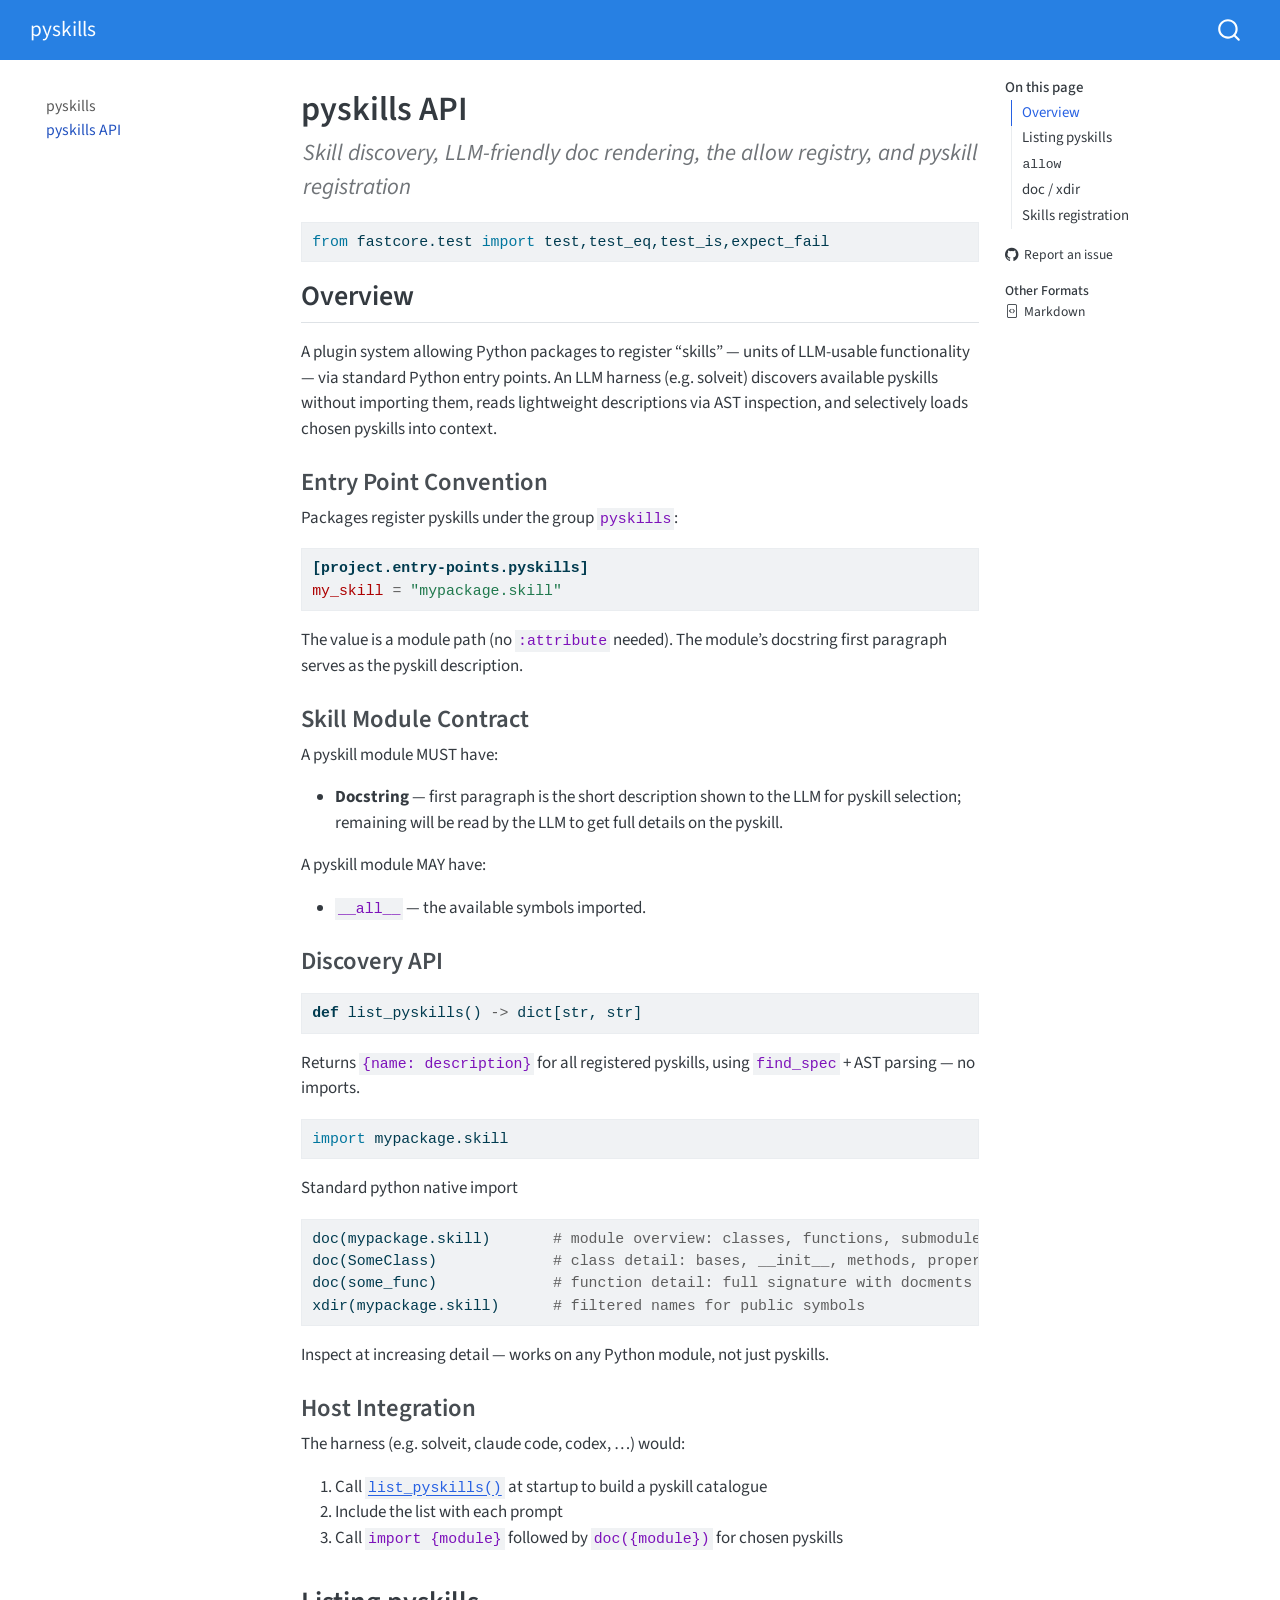
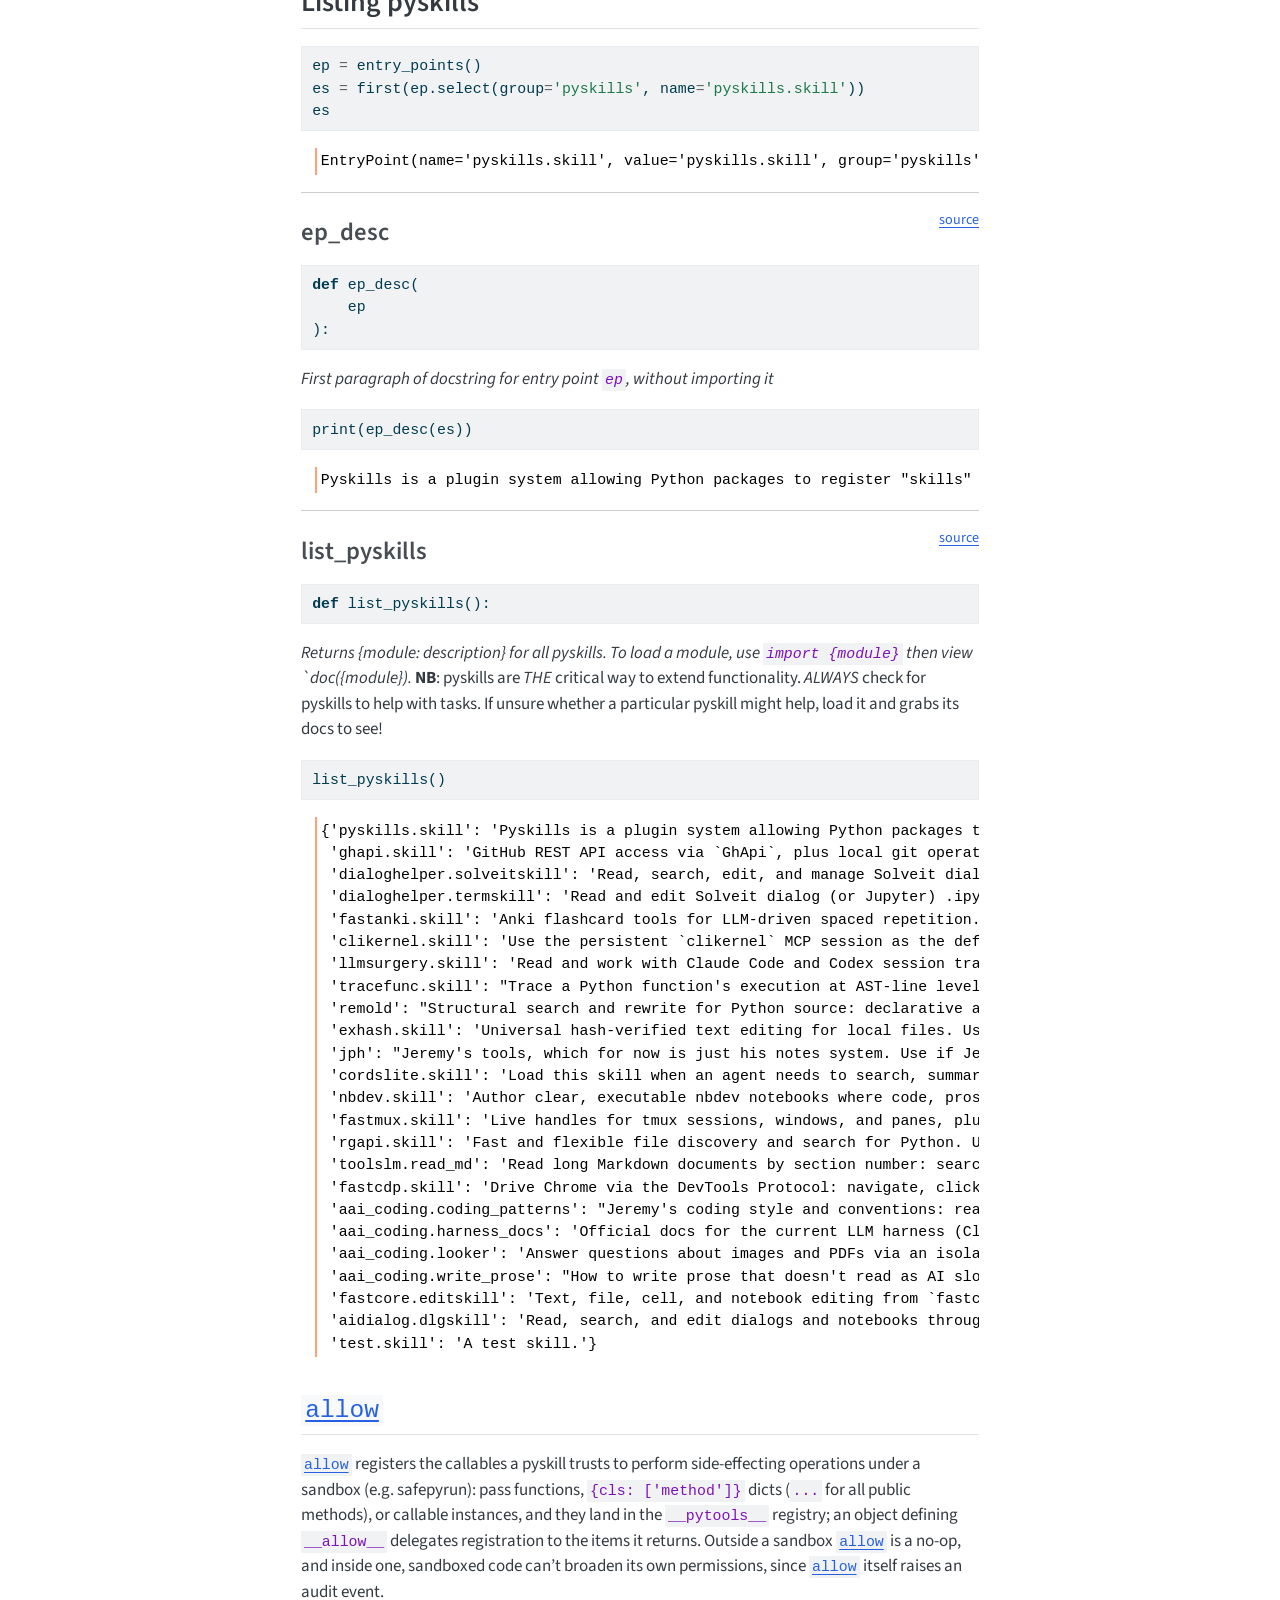
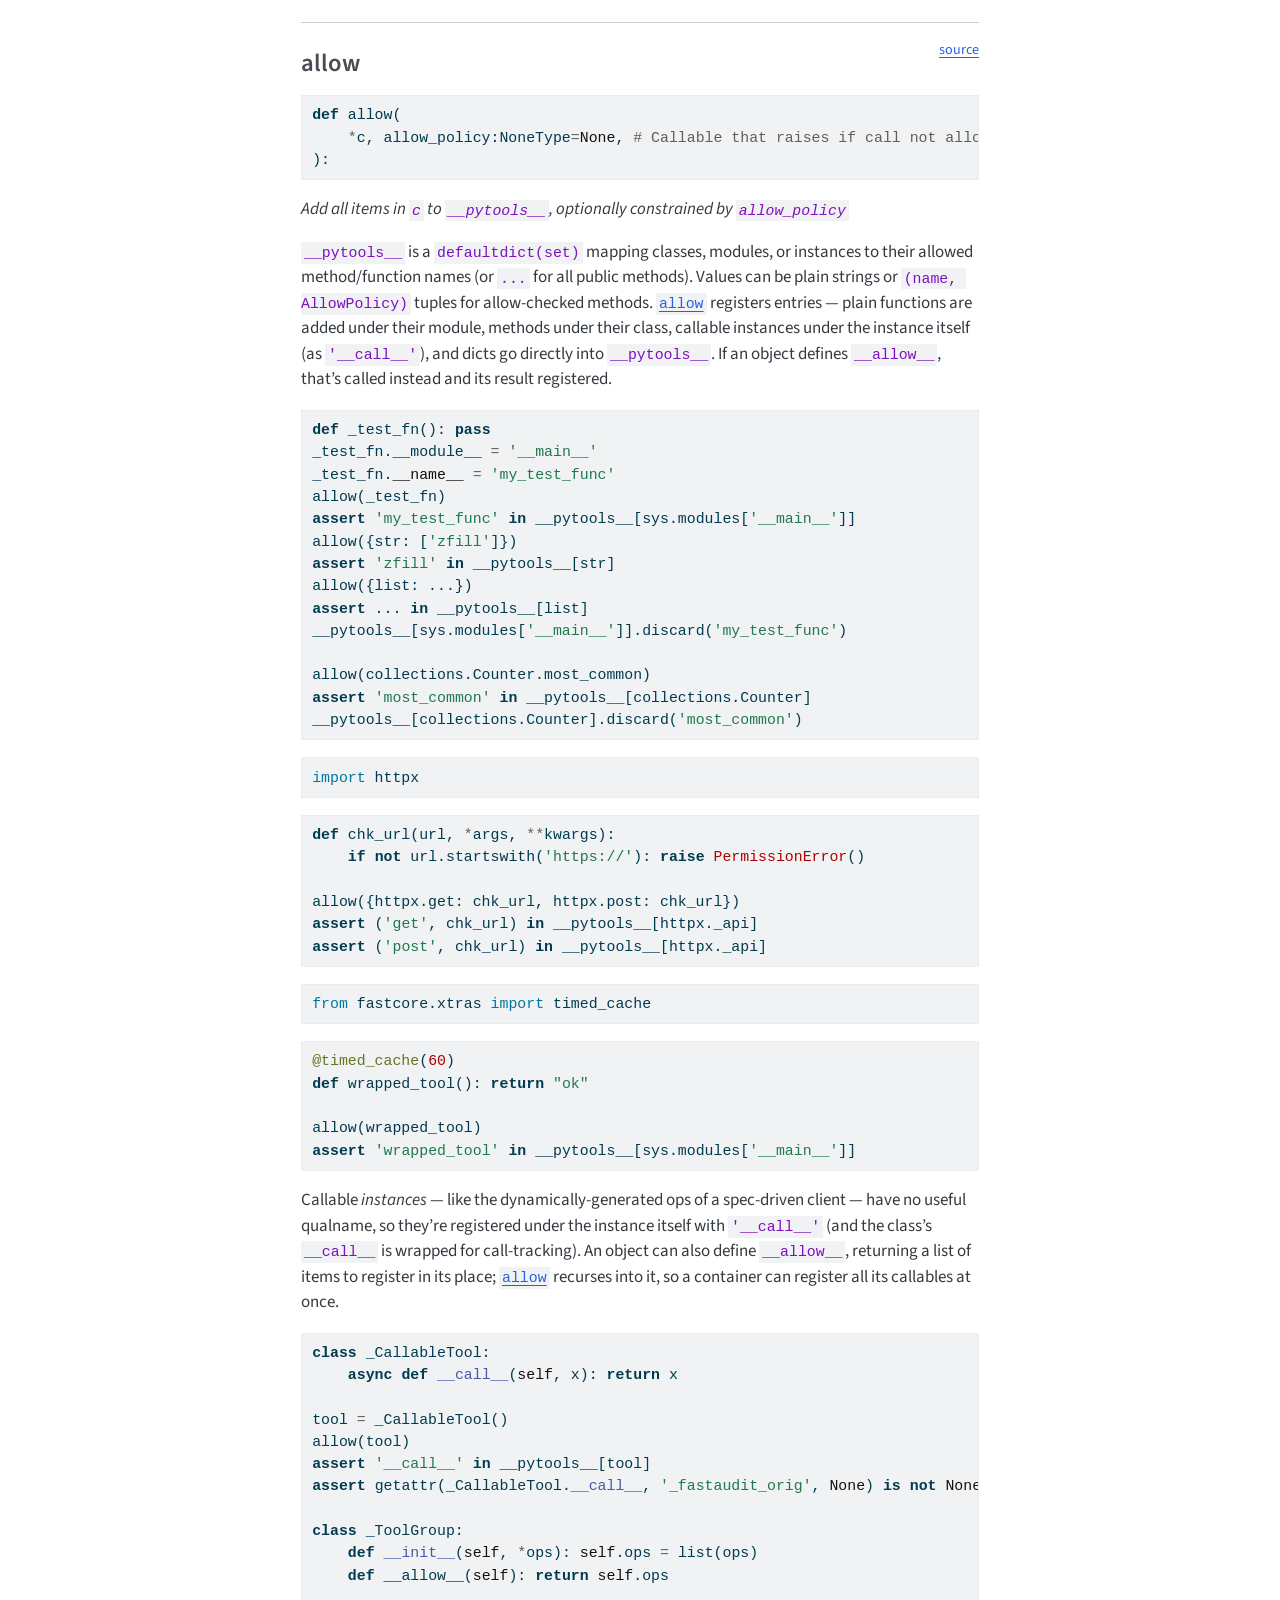
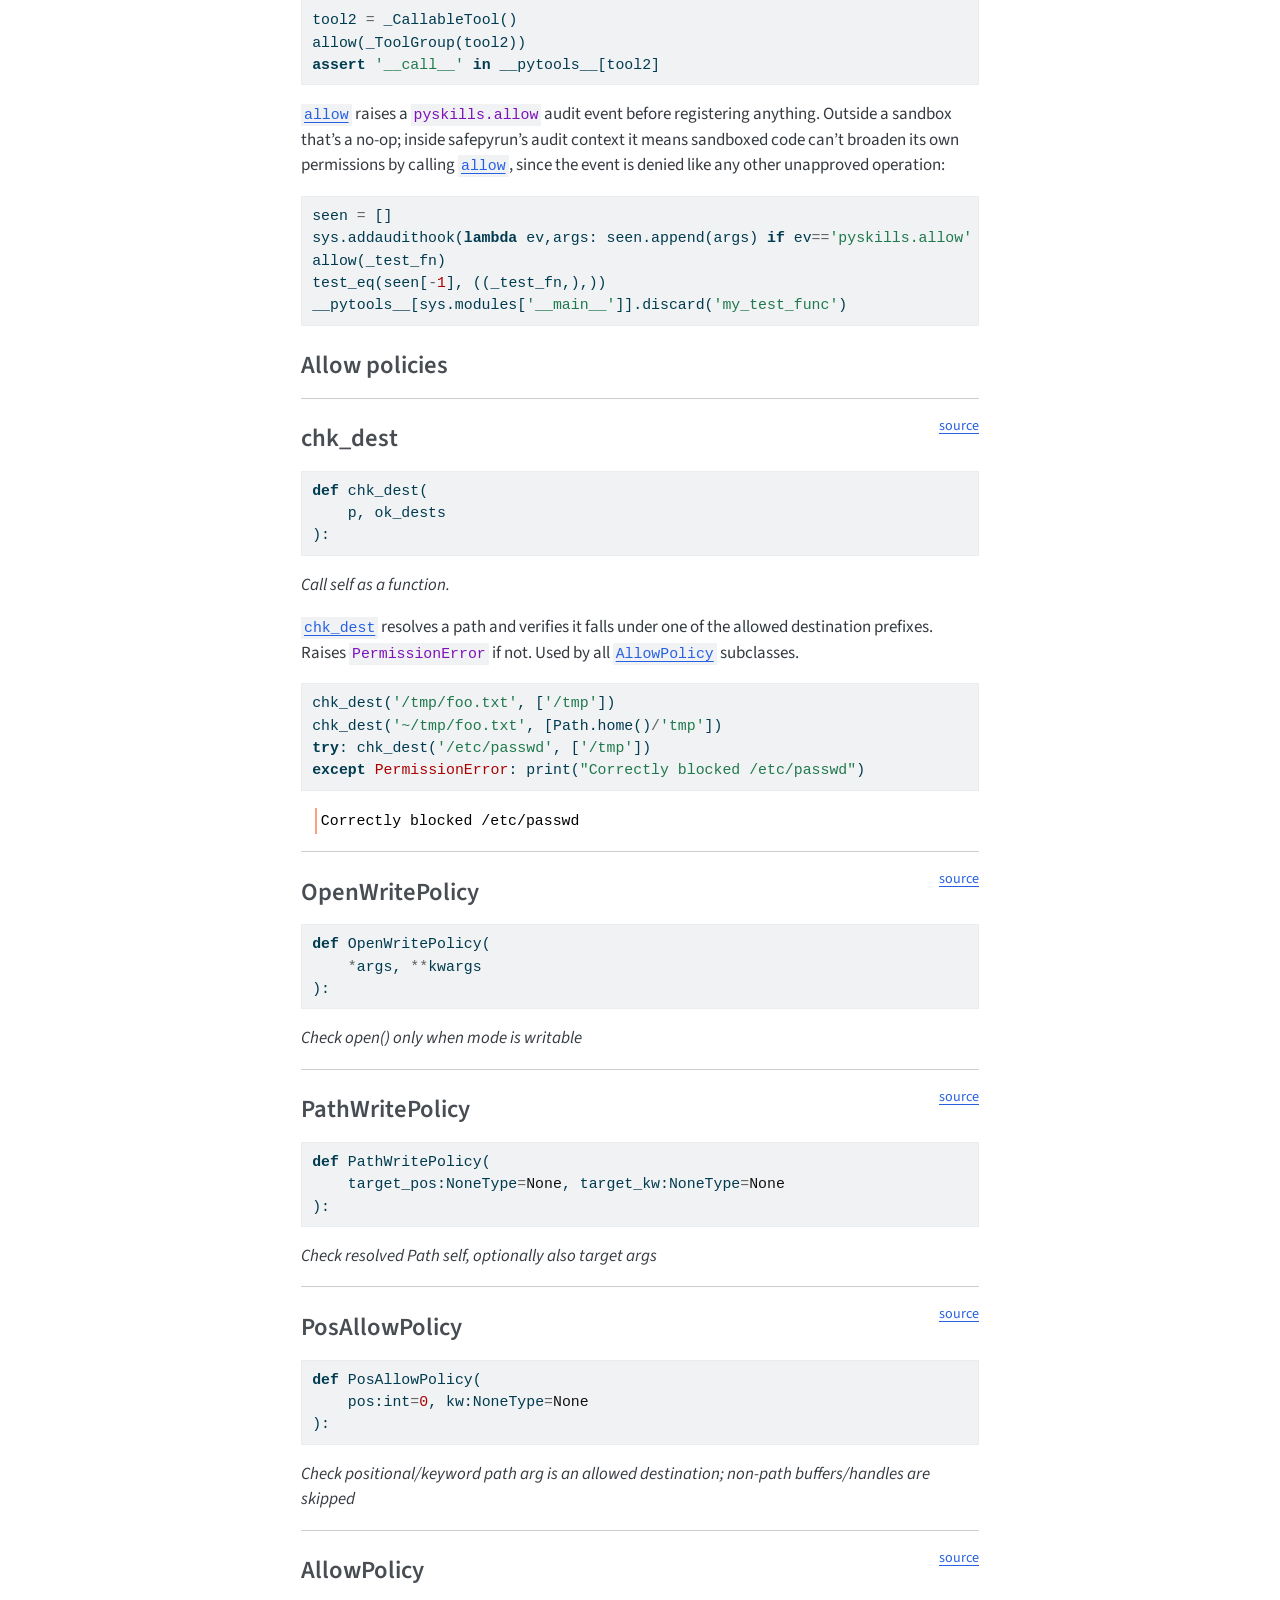
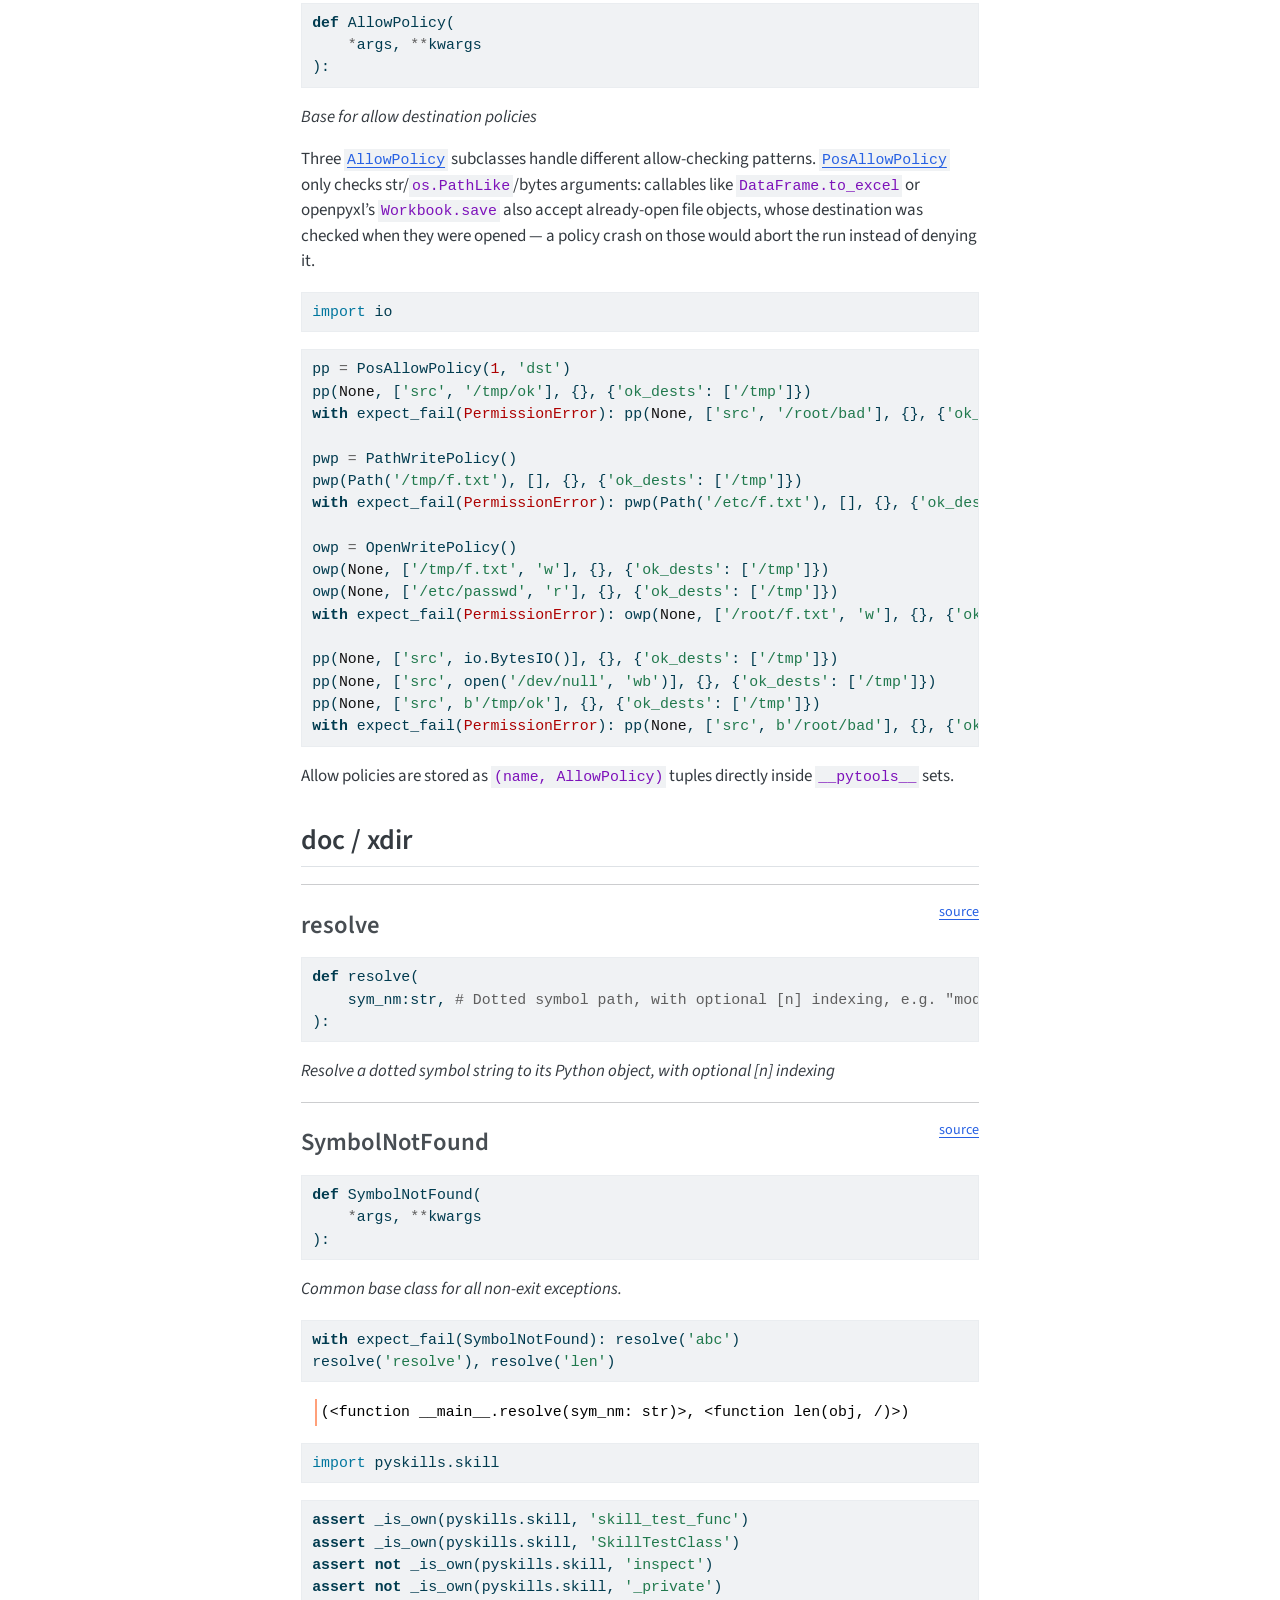
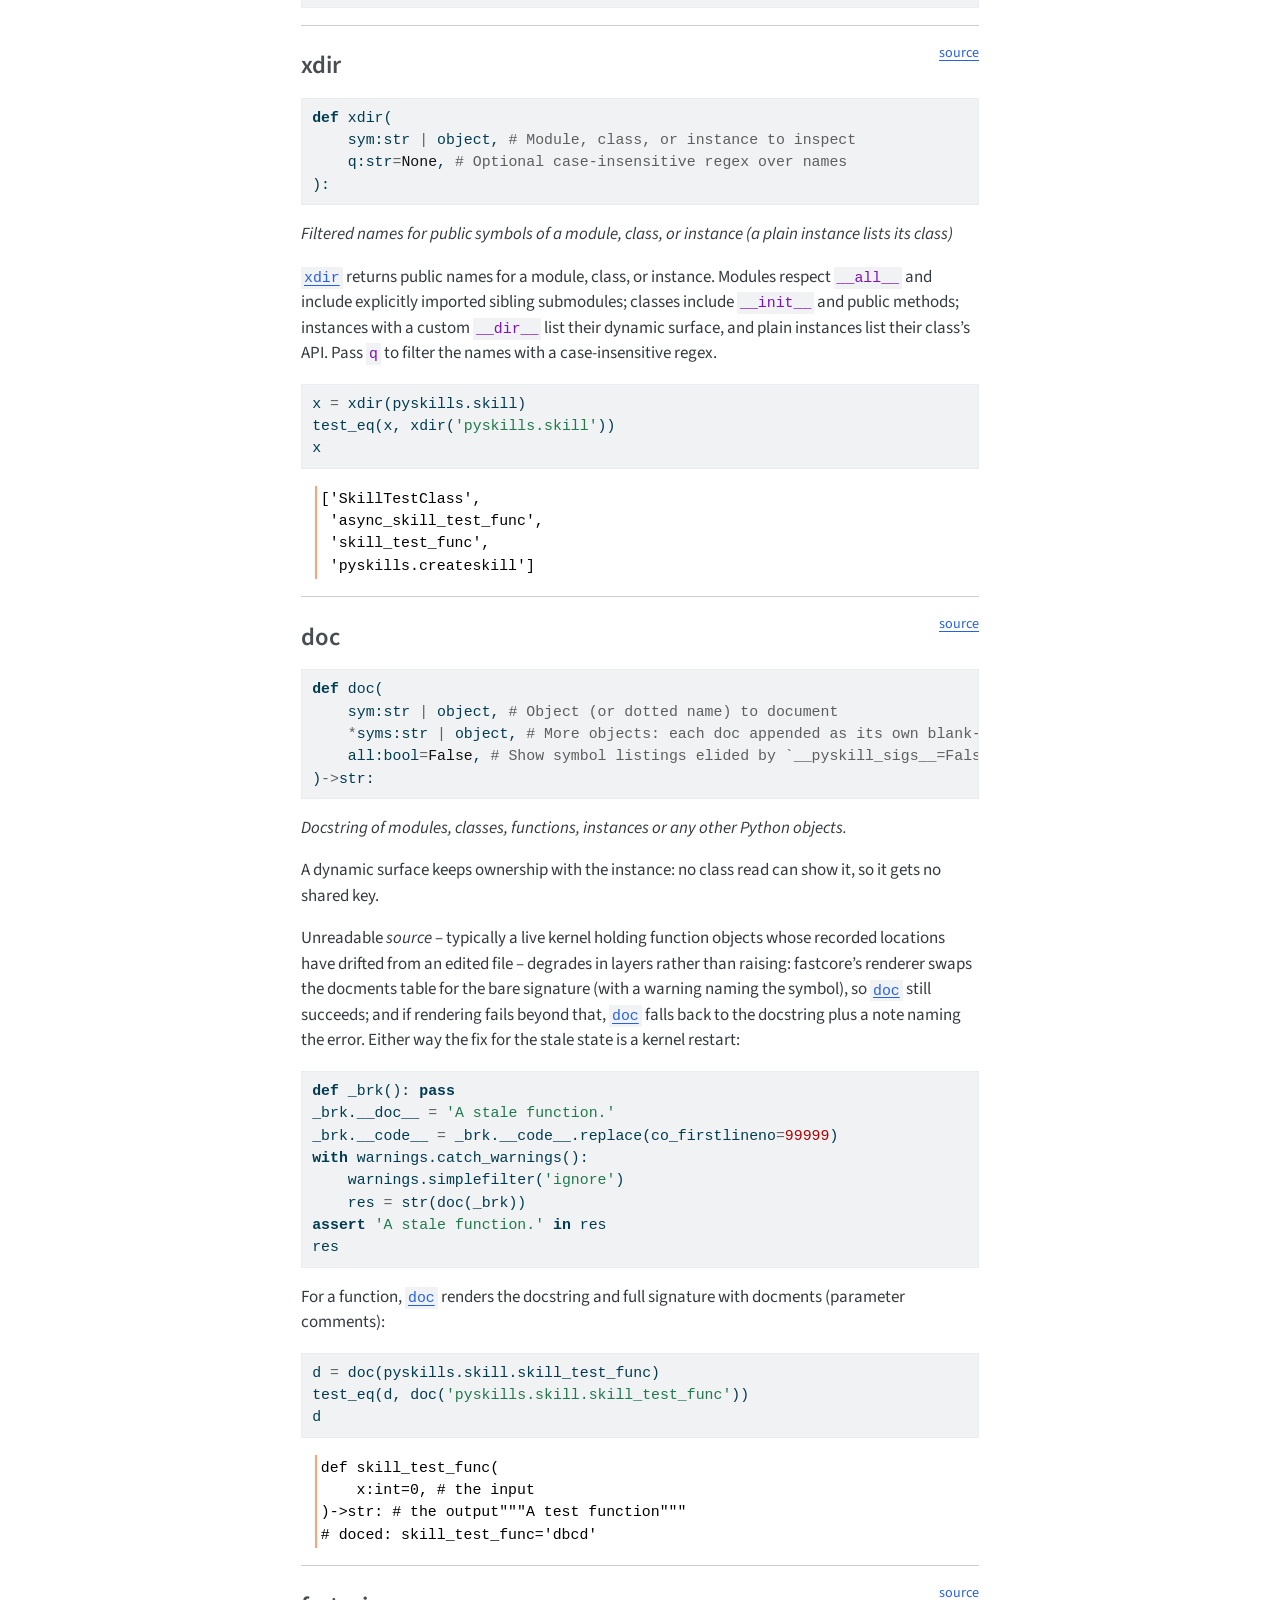
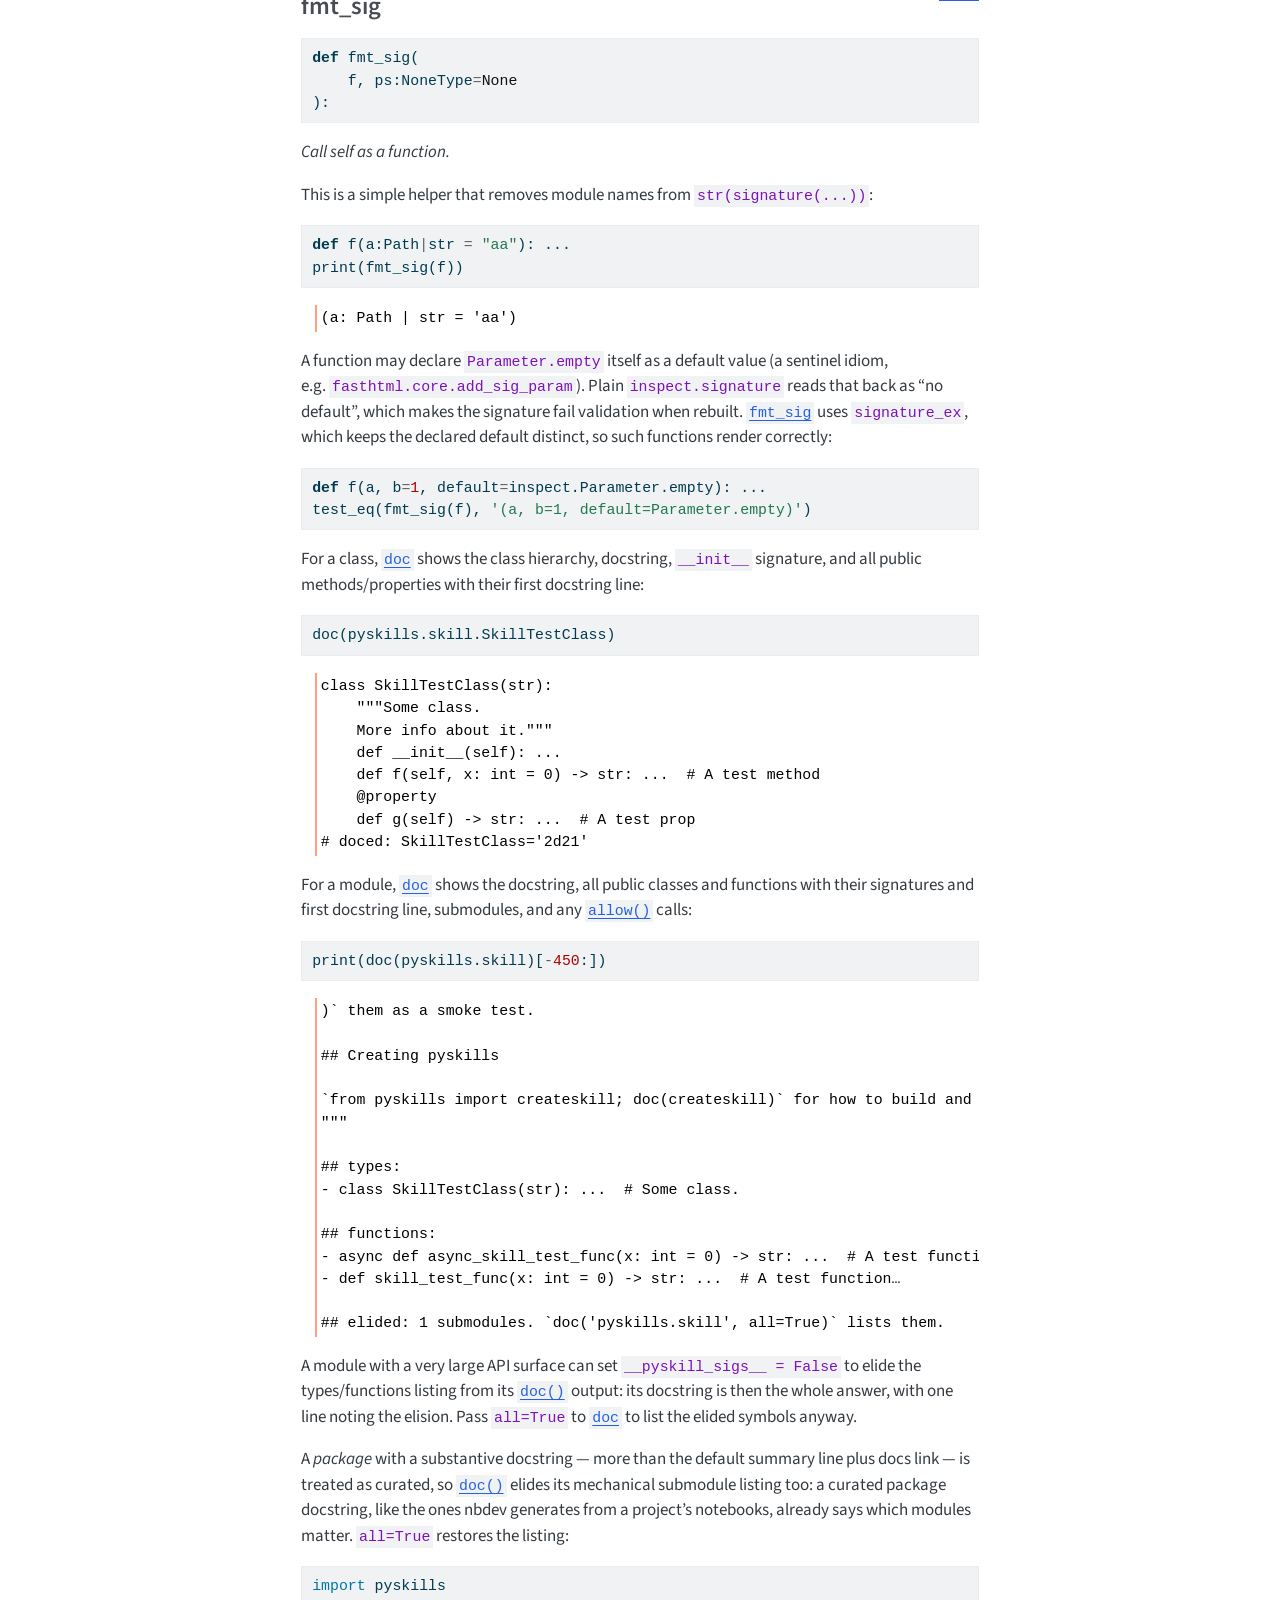
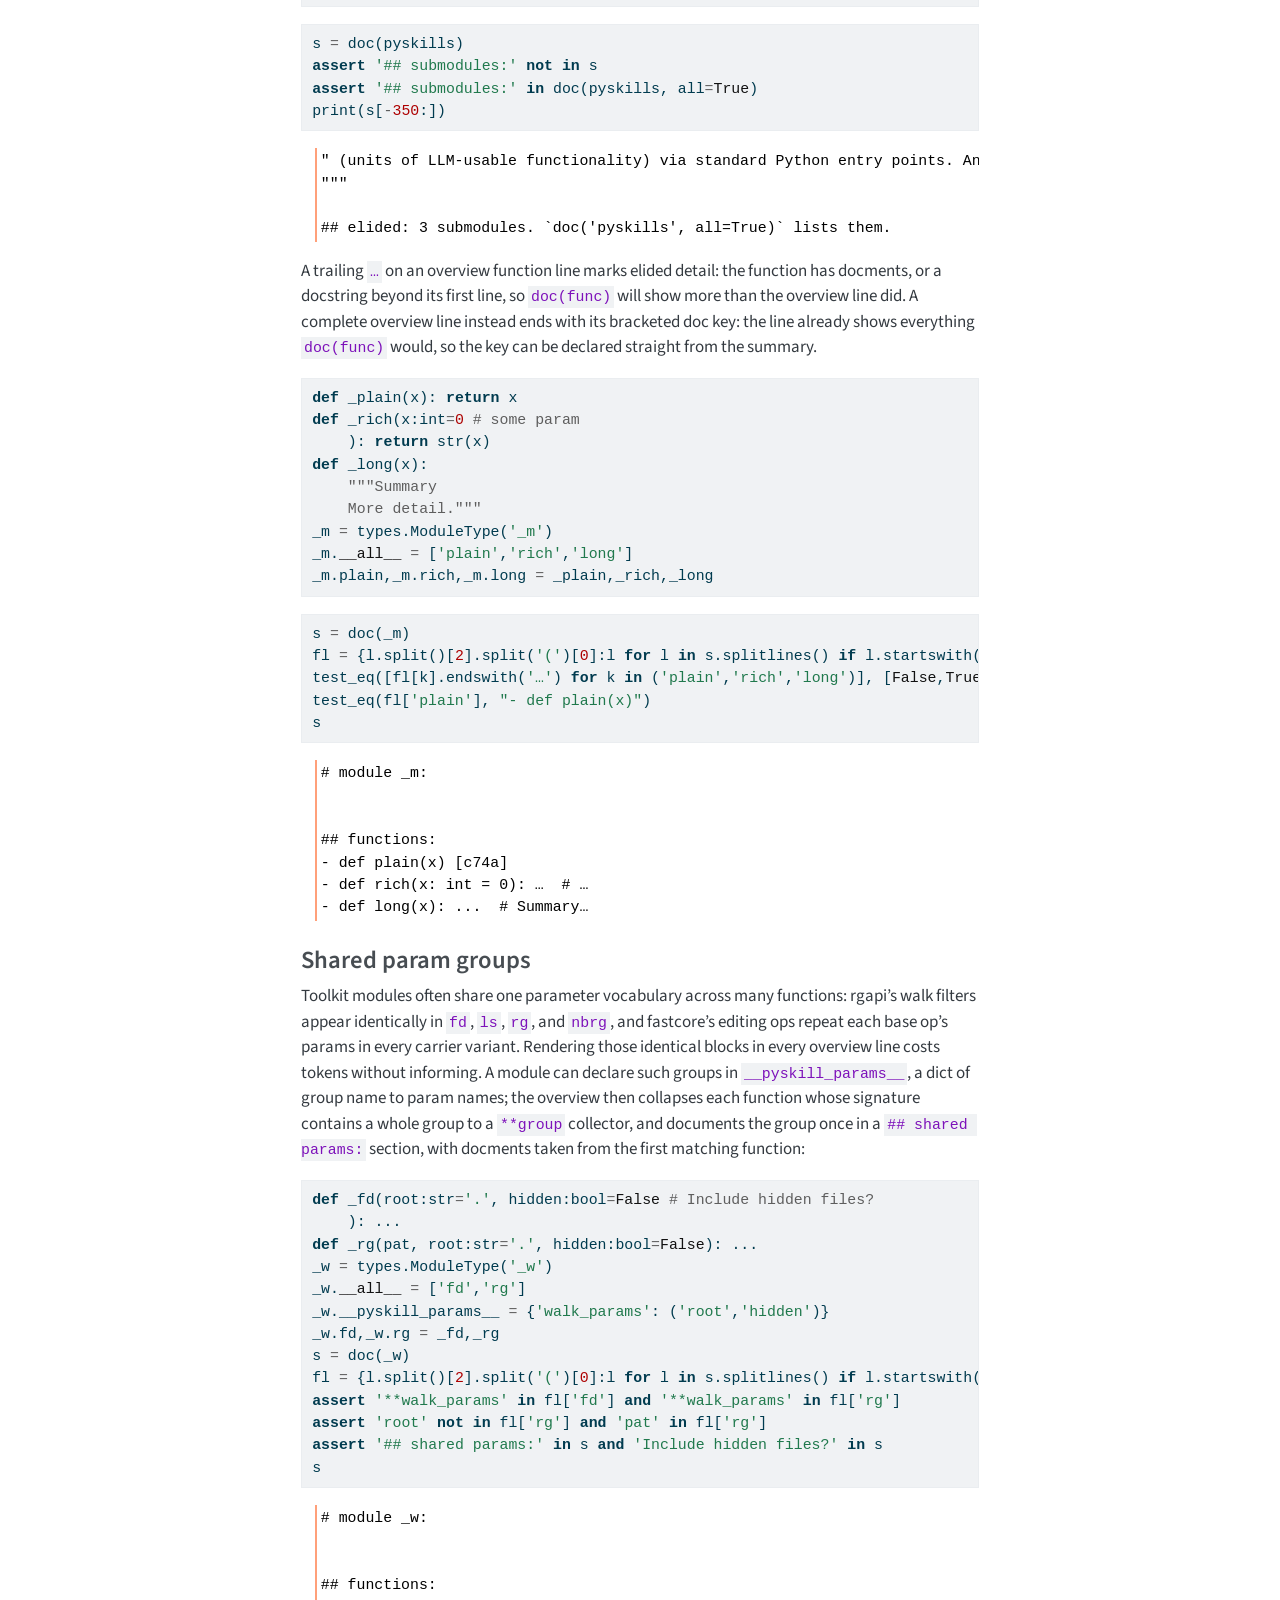
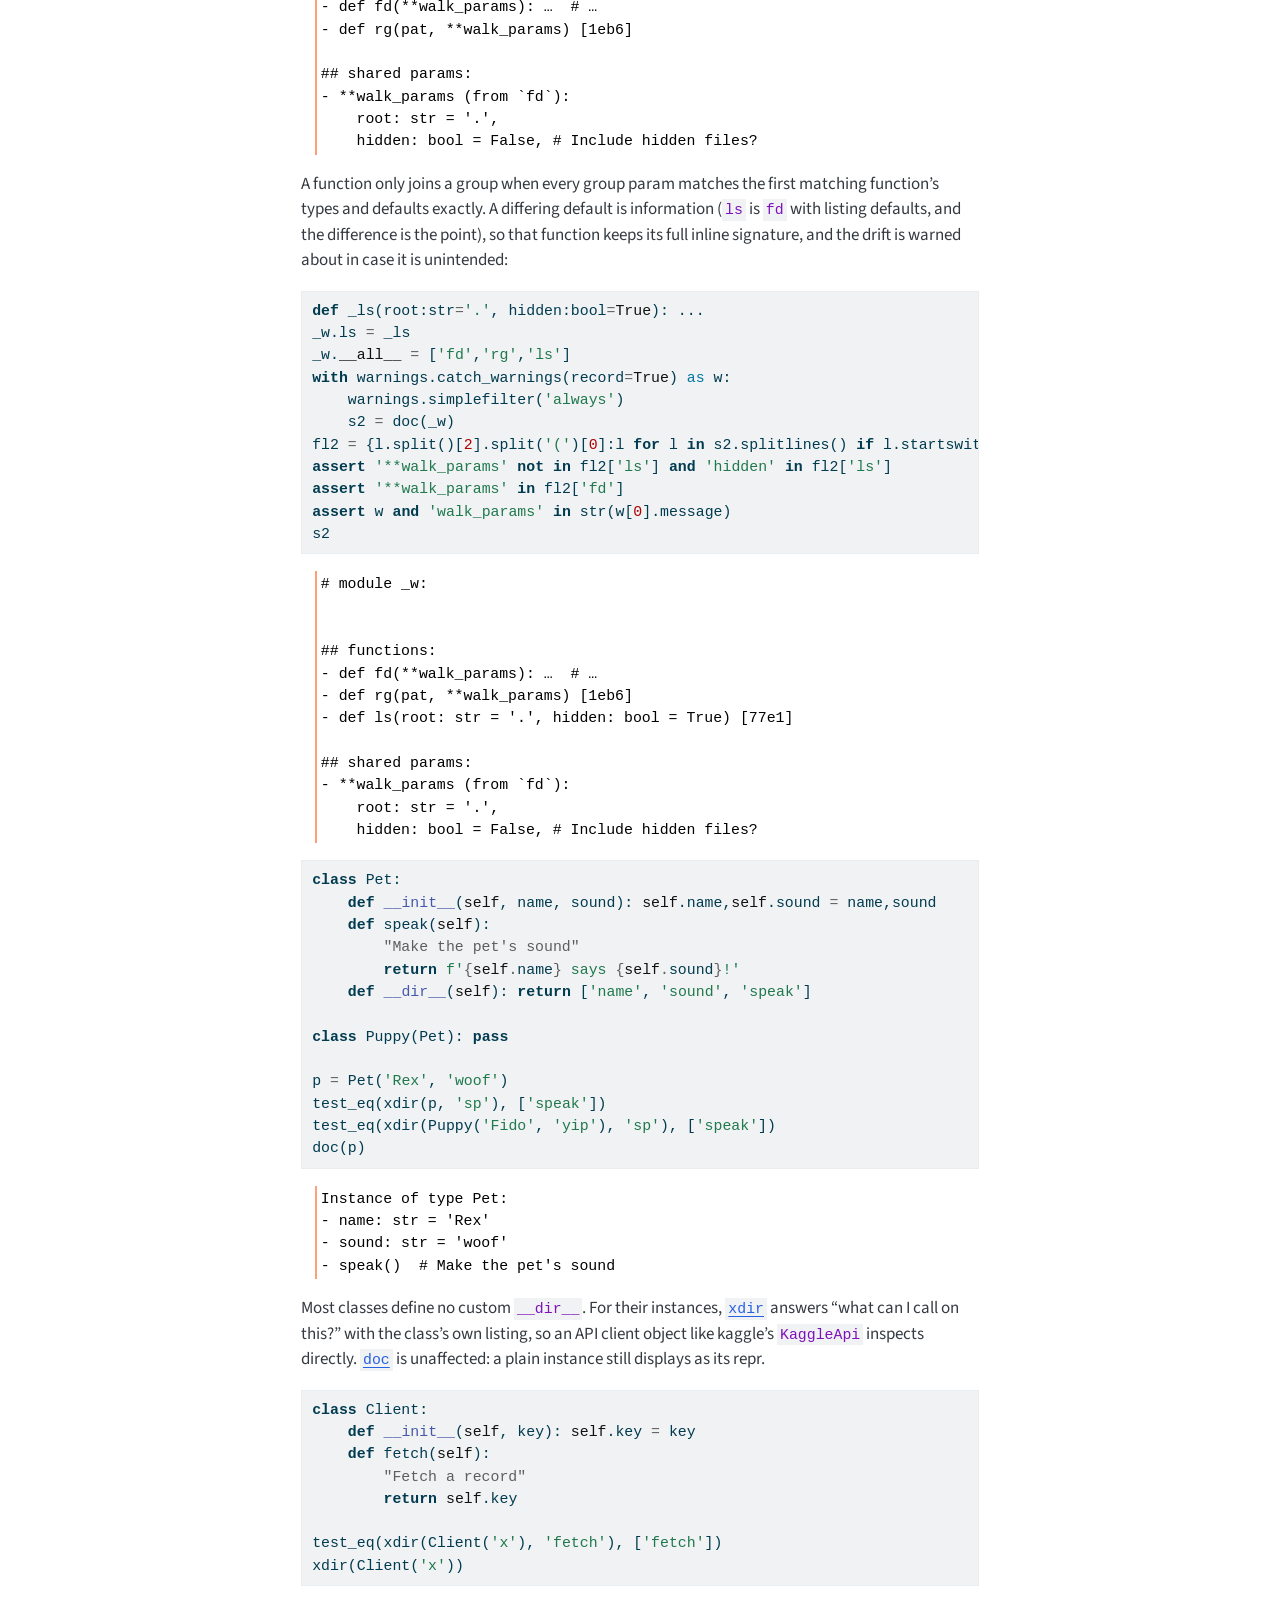
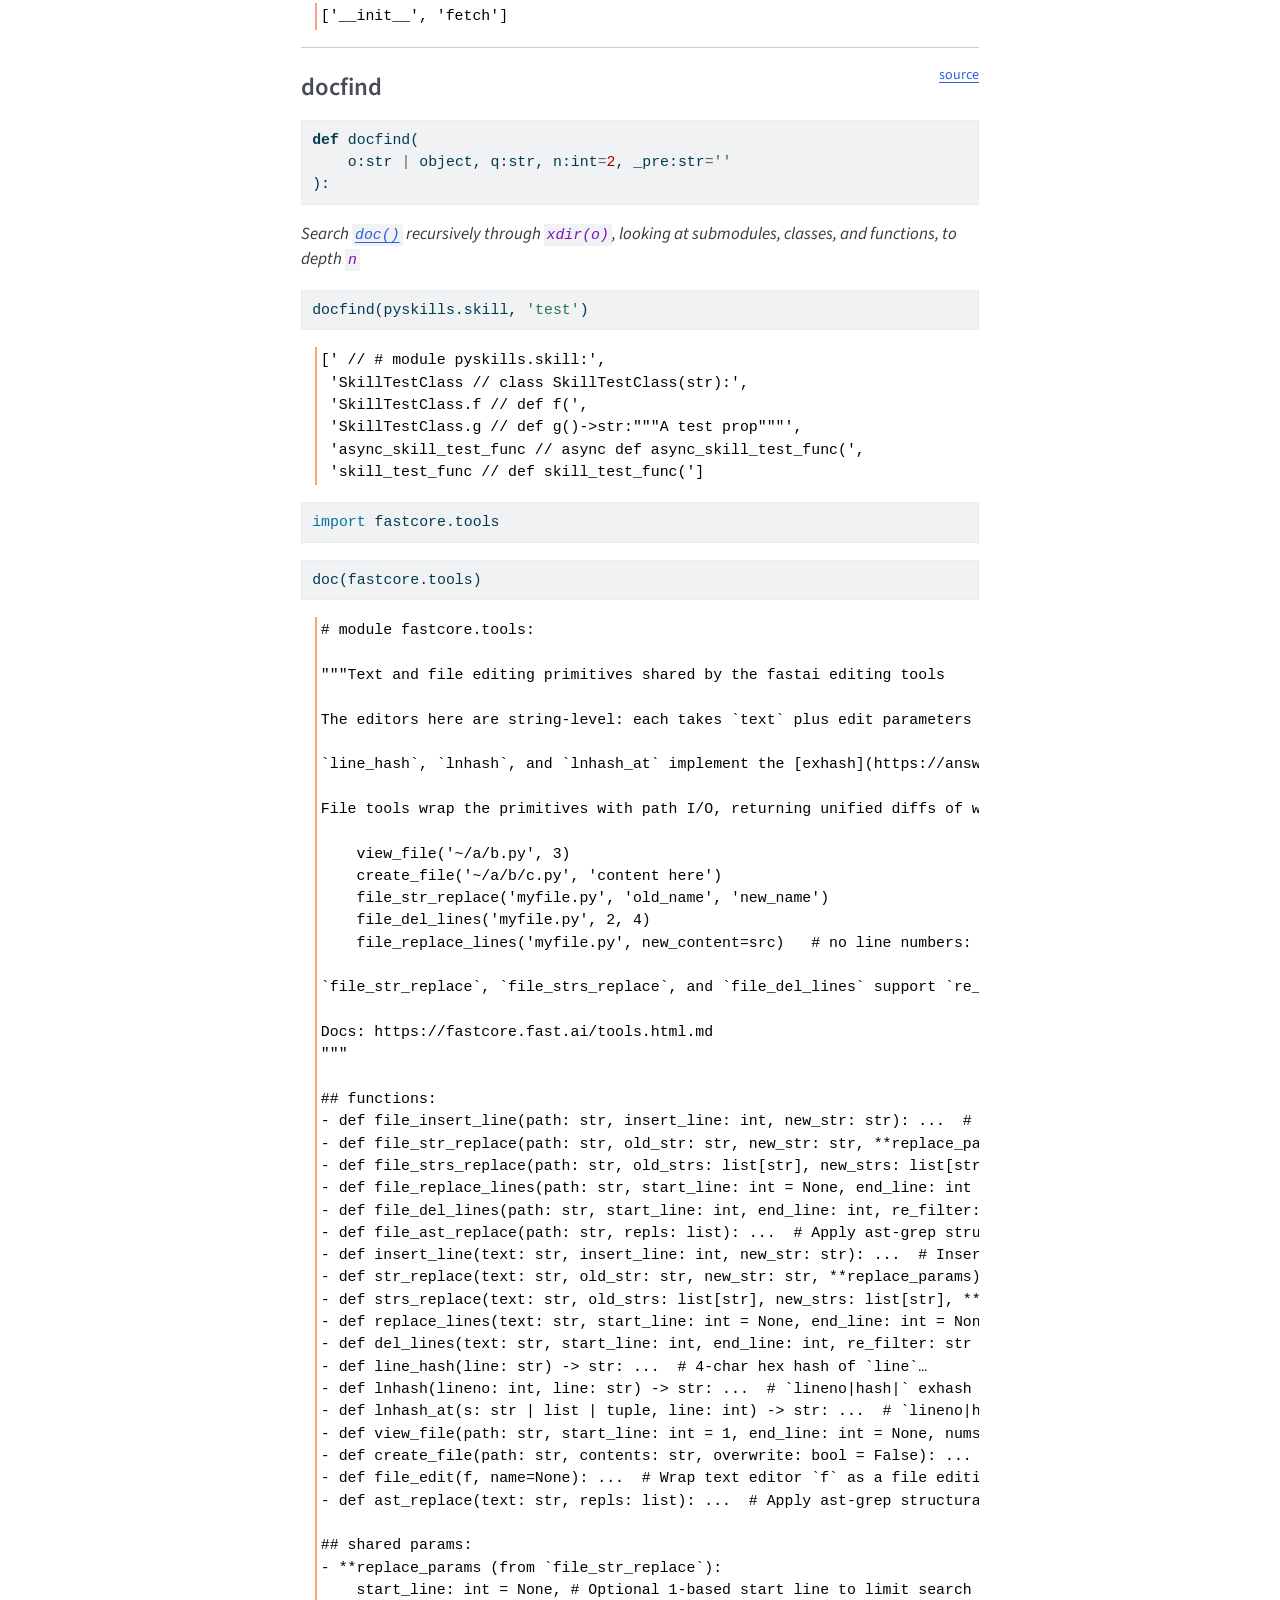
==== core.html @ 6fe03656 "deploy: bdcb41bdbc579ea6b84a52a2ad177ec765389bb9" ====
<!DOCTYPE html>
<html xmlns="http://www.w3.org/1999/xhtml" lang="en" xml:lang="en"><head>

<meta charset="utf-8">
<meta name="generator" content="quarto-1.10.18">

<meta name="viewport" content="width=device-width, initial-scale=1.0, user-scalable=yes">

<meta name="description" content="Skill discovery, LLM-friendly doc rendering, the allow registry, and pyskill registration">

<title>pyskills API – pyskills</title>
<style>
/* Default styles provided by pandoc.
** See https://pandoc.org/MANUAL.html#variables-for-html for config info.
*/
span.smallcaps{font-variant: small-caps;}
div.columns{display: flex; gap: 1.5em;}
div.column{flex: auto;}
@media screen {
div.columns{gap: min(4vw, 1.5em);}
div.column{overflow-x: auto;}
}
div.hanging-indent{margin-left: 1.5em; text-indent: -1.5em;}
ul.task-list{list-style: none;}
ul.task-list li input[type="checkbox"] {
  width: 0.8em;
  margin: 0 0.8em 0.2em -1em; /* quarto-specific, see https://github.com/quarto-dev/quarto-cli/issues/4556 */ 
  vertical-align: middle;
}
/* CSS for syntax highlighting */
html { -webkit-text-size-adjust: 100%; }
pre > code.sourceCode { white-space: pre; position: relative; }
pre > code.sourceCode > span { display: inline-block; line-height: 1.25; }
pre > code.sourceCode > span:empty { height: 1.2em; }
.sourceCode { overflow: visible; }
code.sourceCode > span { color: inherit; text-decoration: inherit; }
div.sourceCode { margin: 1em 0; }
pre.sourceCode { margin: 0; }
@media screen {
div.sourceCode { overflow: auto; }
}
@media print {
pre > code.sourceCode { white-space: pre-wrap; }
pre > code.sourceCode > span { text-indent: -5em; padding-left: 5em; }
}
pre.numberSource code
  { counter-reset: source-line 0; }
pre.numberSource code > span
  { position: relative; left: -4em; counter-increment: source-line; }
pre.numberSource code > span > a:first-child::before
  { content: counter(source-line);
    position: relative; left: -1em; text-align: right; vertical-align: baseline;
    border: none; display: inline-block;
    -webkit-touch-callout: none; -webkit-user-select: none;
    -khtml-user-select: none; -moz-user-select: none;
    -ms-user-select: none; user-select: none;
    padding: 0 4px; width: 4em;
  }
pre.numberSource { margin-left: 3em;  padding-left: 4px; }
div.sourceCode
  {   }
@media screen {
pre > code.sourceCode > span > a:first-child::before { text-decoration: underline; }
}
</style>


<script src="site_libs/quarto-nav/quarto-nav.js"></script>
<script src="site_libs/quarto-nav/headroom.min.js"></script>
<script src="site_libs/clipboard/clipboard.min.js"></script>
<script src="site_libs/quarto-search/autocomplete.umd.js"></script>
<script src="site_libs/quarto-search/fuse.min.js"></script>
<script src="site_libs/quarto-search/quarto-search.js"></script>
<meta name="quarto:offset" content="./">
<script src="site_libs/quarto-html/quarto.js" type="module"></script>
<script src="site_libs/quarto-html/tabsets/tabsets.js" type="module"></script>
<script src="site_libs/quarto-html/popper.min.js"></script>
<script src="site_libs/quarto-html/tippy.umd.min.js"></script>
<script src="site_libs/quarto-html/anchor.min.js"></script>
<link href="site_libs/quarto-html/tippy.css" rel="stylesheet">
<link href="site_libs/quarto-html/quarto-syntax-highlighting-64a204ab8560d761af7679ceaba22944.css" rel="stylesheet" id="quarto-text-highlighting-styles">
<script src="site_libs/bootstrap/bootstrap.min.js"></script>
<link href="site_libs/bootstrap/bootstrap-icons.css" rel="stylesheet">
<link href="site_libs/bootstrap/bootstrap-d63a2c9c8df14b07662b36303925c8cc.min.css" rel="stylesheet" append-hash="true" id="quarto-bootstrap" data-mode="light">
<script id="quarto-search-options" type="application/json">{
  "location": "navbar",
  "copy-button": false,
  "collapse-after": 3,
  "panel-placement": "end",
  "type": "overlay",
  "limit": 50,
  "keyboard-shortcut": [
    "f",
    "/",
    "s"
  ],
  "show-item-context": false,
  "language": {
    "search-no-results-text": "No results",
    "search-matching-documents-text": "matching documents",
    "search-copy-link-title": "Copy link to search",
    "search-hide-matches-text": "Hide additional matches",
    "search-more-match-text": "more match in this document",
    "search-more-matches-text": "more matches in this document",
    "search-clear-button-title": "Clear",
    "search-text-placeholder": "",
    "search-detached-cancel-button-title": "Cancel",
    "search-submit-button-title": "Submit",
    "search-label": "Search"
  }
}</script>


<link rel="stylesheet" href="styles.css">
<meta property="og:title" content="pyskills API – pyskills">
<meta property="og:description" content="Skill discovery, LLM-friendly doc rendering, the allow registry, and pyskill registration">
<meta property="og:site_name" content="pyskills">
<meta name="twitter:title" content="pyskills API – pyskills">
<meta name="twitter:description" content="Skill discovery, LLM-friendly doc rendering, the allow registry, and pyskill registration">
<meta name="twitter:card" content="summary">
</head>

<body class="nav-sidebar floating nav-fixed quarto-light">

<div id="quarto-search-results"></div>
  <header id="quarto-header" class="headroom fixed-top">
    <nav class="navbar navbar-expand-lg " data-bs-theme="dark">
      <div class="navbar-container container-fluid">
      <div class="navbar-brand-container mx-auto">
    <a class="navbar-brand" href="./index.html">
    <span class="navbar-title">pyskills</span>
    </a>
  </div>
        <div class="quarto-navbar-tools tools-end">
</div>
          <div id="quarto-search" class="" title="Search"></div>
      </div> <!-- /container-fluid -->
    </nav>
  <nav class="quarto-secondary-nav">
    <div class="container-fluid d-flex">
      <button type="button" class="quarto-btn-toggle btn" data-bs-toggle="collapse" role="button" data-bs-target=".quarto-sidebar-collapse-item" aria-controls="quarto-sidebar" aria-expanded="false" aria-label="Toggle sidebar navigation" onclick="if (window.quartoToggleHeadroom) { window.quartoToggleHeadroom(); }">
        <i class="bi bi-layout-text-sidebar-reverse"></i>
      </button>
        <nav class="quarto-page-breadcrumbs" aria-label="breadcrumb"><ol class="breadcrumb"><li class="breadcrumb-item"><a href="./core.html">pyskills API</a></li></ol></nav>
        <a class="flex-grow-1" role="navigation" data-bs-toggle="collapse" data-bs-target=".quarto-sidebar-collapse-item" aria-controls="quarto-sidebar" aria-expanded="false" aria-label="Toggle sidebar navigation" onclick="if (window.quartoToggleHeadroom) { window.quartoToggleHeadroom(); }">      
        </a>
    </div>
  </nav>
</header>
<!-- content -->
<div id="quarto-content" class="quarto-container page-columns page-rows-contents page-layout-article page-navbar">
<!-- sidebar -->
  <nav id="quarto-sidebar" class="sidebar collapse collapse-horizontal quarto-sidebar-collapse-item sidebar-navigation floating overflow-auto">
    <div class="sidebar-menu-container"> 
    <ul class="list-unstyled mt-1">
        <li class="sidebar-item">
  <div class="sidebar-item-container"> 
  <a href="./index.html" class="sidebar-item-text sidebar-link">
 <span class="menu-text">pyskills</span></a>
  </div>
</li>
        <li class="sidebar-item">
  <div class="sidebar-item-container"> 
  <a href="./core.html" class="sidebar-item-text sidebar-link active">
 <span class="menu-text">pyskills API</span></a>
  </div>
</li>
    </ul>
    </div>
</nav>
<div id="quarto-sidebar-glass" class="quarto-sidebar-collapse-item" data-bs-toggle="collapse" data-bs-target=".quarto-sidebar-collapse-item"></div>
<!-- margin-sidebar -->
    <div id="quarto-margin-sidebar" class="sidebar margin-sidebar">
        <nav id="TOC" role="doc-toc" class="toc-active">
    <h2 id="toc-title">On this page</h2>
   
  <ul>
  <li><a href="#overview" id="toc-overview" class="nav-link active" data-scroll-target="#overview">Overview</a>
  <ul class="collapse">
  <li><a href="#entry-point-convention" id="toc-entry-point-convention" class="nav-link" data-scroll-target="#entry-point-convention">Entry Point Convention</a></li>
  <li><a href="#skill-module-contract" id="toc-skill-module-contract" class="nav-link" data-scroll-target="#skill-module-contract">Skill Module Contract</a></li>
  <li><a href="#discovery-api" id="toc-discovery-api" class="nav-link" data-scroll-target="#discovery-api">Discovery API</a></li>
  <li><a href="#host-integration" id="toc-host-integration" class="nav-link" data-scroll-target="#host-integration">Host Integration</a></li>
  </ul></li>
  <li><a href="#listing-pyskills" id="toc-listing-pyskills" class="nav-link" data-scroll-target="#listing-pyskills">Listing pyskills</a></li>
  <li><a href="#allow" id="toc-allow" class="nav-link" data-scroll-target="#allow"><code>allow</code></a>
  <ul class="collapse">
  <li><a href="#allow-policies" id="toc-allow-policies" class="nav-link" data-scroll-target="#allow-policies">Allow policies</a></li>
  </ul></li>
  <li><a href="#doc-xdir" id="toc-doc-xdir" class="nav-link" data-scroll-target="#doc-xdir">doc / xdir</a>
  <ul class="collapse">
  <li><a href="#shared-param-groups" id="toc-shared-param-groups" class="nav-link" data-scroll-target="#shared-param-groups">Shared param groups</a></li>
  </ul></li>
  <li><a href="#skills-registration" id="toc-skills-registration" class="nav-link" data-scroll-target="#skills-registration">Skills registration</a></li>
  </ul>
<div class="toc-actions"><ul><li><a href="https://github.com/AnswerDotAI/pyskills/issues/new" class="toc-action"><i class="bi bi-github"></i>Report an issue</a></li></ul></div><div class="quarto-alternate-formats"><h2>Other Formats</h2><ul><li><a href="core.html.md"><i class="bi bi-file-code"></i>Markdown</a></li></ul></div></nav>
    </div>
<!-- main -->
<main class="content" id="quarto-document-content">

<header id="title-block-header" class="quarto-title-block default">
<div class="quarto-title">
<h1 class="title">pyskills API</h1>
</div>

<div>
  <div class="description">
    Skill discovery, LLM-friendly doc rendering, the allow registry, and pyskill registration
  </div>
</div>


<div class="quarto-title-meta">

    
  
    
  </div>
  


</header>


<!-- WARNING: THIS FILE WAS AUTOGENERATED! DO NOT EDIT! -->
<div id="32fdd031" class="cell" data-quarto-private-1="{&quot;key&quot;:&quot;execution&quot;,&quot;value&quot;:{&quot;iopub.execute_input&quot;:&quot;2026-09-04T04:55:38.773982+00:00&quot;,&quot;shell.execute_reply&quot;:&quot;2026-09-04T04:55:38.774845+00:00&quot;,&quot;total&quot;:0.0008649460000000886}}" data-execution_count="2">
<div class="code-copy-outer-scaffold"><div class="sourceCode cell-code" id="cb1"><pre class="sourceCode python code-with-copy"><code class="sourceCode python"><span id="cb1-1"><a href="#cb1-1" aria-hidden="true" tabindex="-1"></a><span class="im">from</span> fastcore.test <span class="im">import</span> test,test_eq,test_is,expect_fail</span></code></pre></div><button title="Copy to Clipboard" class="code-copy-button"><i class="bi"></i></button></div>
</div>
<section id="overview" class="level2">
<h2 class="anchored" data-anchor-id="overview">Overview</h2>
<p>A plugin system allowing Python packages to register “skills” — units of LLM-usable functionality — via standard Python entry points. An LLM harness (e.g.&nbsp;solveit) discovers available pyskills without importing them, reads lightweight descriptions via AST inspection, and selectively loads chosen pyskills into context.</p>
<section id="entry-point-convention" class="level3">
<h3 class="anchored" data-anchor-id="entry-point-convention">Entry Point Convention</h3>
<p>Packages register pyskills under the group <code>pyskills</code>:</p>
<div class="code-copy-outer-scaffold"><div class="sourceCode" id="cb2"><pre class="sourceCode toml code-with-copy"><code class="sourceCode toml"><span id="cb2-1"><a href="#cb2-1" aria-hidden="true" tabindex="-1"></a><span class="kw">[project.entry-points.pyskills]</span></span>
<span id="cb2-2"><a href="#cb2-2" aria-hidden="true" tabindex="-1"></a><span class="dt">my_skill</span> <span class="op">=</span> <span class="st">"mypackage.skill"</span></span></code></pre></div><button title="Copy to Clipboard" class="code-copy-button"><i class="bi"></i></button></div>
<p>The value is a module path (no <code>:attribute</code> needed). The module’s docstring first paragraph serves as the pyskill description.</p>
</section>
<section id="skill-module-contract" class="level3">
<h3 class="anchored" data-anchor-id="skill-module-contract">Skill Module Contract</h3>
<p>A pyskill module MUST have:</p>
<ul>
<li><strong>Docstring</strong> — first paragraph is the short description shown to the LLM for pyskill selection; remaining will be read by the LLM to get full details on the pyskill.</li>
</ul>
<p>A pyskill module MAY have:</p>
<ul>
<li><strong><code>__all__</code></strong> — the available symbols imported.</li>
</ul>
</section>
<section id="discovery-api" class="level3">
<h3 class="anchored" data-anchor-id="discovery-api">Discovery API</h3>
<div class="code-copy-outer-scaffold"><div class="sourceCode" id="cb3"><pre class="sourceCode python code-with-copy"><code class="sourceCode python"><span id="cb3-1"><a href="#cb3-1" aria-hidden="true" tabindex="-1"></a><span class="kw">def</span> list_pyskills() <span class="op">-&gt;</span> <span class="bu">dict</span>[<span class="bu">str</span>, <span class="bu">str</span>]</span></code></pre></div><button title="Copy to Clipboard" class="code-copy-button"><i class="bi"></i></button></div>
<p>Returns <code>{name: description}</code> for all registered pyskills, using <code>find_spec</code> + AST parsing — no imports.</p>
<div class="code-copy-outer-scaffold"><div class="sourceCode" id="cb4"><pre class="sourceCode python code-with-copy"><code class="sourceCode python"><span id="cb4-1"><a href="#cb4-1" aria-hidden="true" tabindex="-1"></a><span class="im">import</span> mypackage.skill</span></code></pre></div><button title="Copy to Clipboard" class="code-copy-button"><i class="bi"></i></button></div>
<p>Standard python native import</p>
<div class="code-copy-outer-scaffold"><div class="sourceCode" id="cb5"><pre class="sourceCode python code-with-copy"><code class="sourceCode python"><span id="cb5-1"><a href="#cb5-1" aria-hidden="true" tabindex="-1"></a>doc(mypackage.skill)       <span class="co"># module overview: classes, functions, submodules</span></span>
<span id="cb5-2"><a href="#cb5-2" aria-hidden="true" tabindex="-1"></a>doc(SomeClass)             <span class="co"># class detail: bases, __init__, methods, properties</span></span>
<span id="cb5-3"><a href="#cb5-3" aria-hidden="true" tabindex="-1"></a>doc(some_func)             <span class="co"># function detail: full signature with docments</span></span>
<span id="cb5-4"><a href="#cb5-4" aria-hidden="true" tabindex="-1"></a>xdir(mypackage.skill)      <span class="co"># filtered names for public symbols</span></span></code></pre></div><button title="Copy to Clipboard" class="code-copy-button"><i class="bi"></i></button></div>
<p>Inspect at increasing detail — works on any Python module, not just pyskills.</p>
</section>
<section id="host-integration" class="level3">
<h3 class="anchored" data-anchor-id="host-integration">Host Integration</h3>
<p>The harness (e.g.&nbsp;solveit, claude code, codex, …) would:</p>
<ol type="1">
<li>Call <a href="https://AnswerDotAI.github.io/pyskills/core.html#list_pyskills"><code>list_pyskills()</code></a> at startup to build a pyskill catalogue</li>
<li>Include the list with each prompt</li>
<li>Call <code>import {module}</code> followed by <code>doc({module})</code> for chosen pyskills</li>
</ol>
</section>
</section>
<section id="listing-pyskills" class="level2">
<h2 class="anchored" data-anchor-id="listing-pyskills">Listing pyskills</h2>
<div id="3214f55e" class="cell">
<div class="code-copy-outer-scaffold"><div class="sourceCode cell-code" id="cb6"><pre class="sourceCode python code-with-copy"><code class="sourceCode python"><span id="cb6-1"><a href="#cb6-1" aria-hidden="true" tabindex="-1"></a>ep <span class="op">=</span> entry_points()</span>
<span id="cb6-2"><a href="#cb6-2" aria-hidden="true" tabindex="-1"></a>es <span class="op">=</span> first(ep.select(group<span class="op">=</span><span class="st">'pyskills'</span>, name<span class="op">=</span><span class="st">'pyskills.skill'</span>))</span>
<span id="cb6-3"><a href="#cb6-3" aria-hidden="true" tabindex="-1"></a>es</span></code></pre></div><button title="Copy to Clipboard" class="code-copy-button"><i class="bi"></i></button></div>
<div class="cell-output cell-output-display">
<pre><code>EntryPoint(name='pyskills.skill', value='pyskills.skill', group='pyskills')</code></pre>
</div>
</div>
<div id="a5103e09" class="cell" data-quarto-private-1="{&quot;key&quot;:&quot;execution&quot;,&quot;value&quot;:{&quot;iopub.execute_input&quot;:&quot;2026-09-04T04:55:38.776372+00:00&quot;,&quot;shell.execute_reply&quot;:&quot;2026-09-04T04:55:38.854344+00:00&quot;,&quot;total&quot;:0.07797657999999785}}" data-execution_count="4">
<hr>
<p><a href="https://github.com/AnswerDotAI/pyskills/blob/main/pyskills/core.py#L53" target="_blank" style="float:right; font-size:smaller">source</a></p>
<section id="ep_desc" class="level3">
<h3 class="anchored" data-anchor-id="ep_desc">ep_desc</h3>
<div class="code-copy-outer-scaffold"><div class="sourceCode" id="cb8"><pre class="sourceCode python code-with-copy"><code class="sourceCode python"><span id="cb8-1"><a href="#cb8-1" aria-hidden="true" tabindex="-1"></a><span class="kw">def</span> ep_desc(</span>
<span id="cb8-2"><a href="#cb8-2" aria-hidden="true" tabindex="-1"></a>    ep</span>
<span id="cb8-3"><a href="#cb8-3" aria-hidden="true" tabindex="-1"></a>):</span></code></pre></div><button title="Copy to Clipboard" class="code-copy-button"><i class="bi"></i></button></div>
<p><em>First paragraph of docstring for entry point <code>ep</code>, without importing it</em></p>
</section>
</div>
<div id="04639f50" class="cell">
<div class="code-copy-outer-scaffold"><div class="sourceCode cell-code" id="cb9"><pre class="sourceCode python code-with-copy"><code class="sourceCode python"><span id="cb9-1"><a href="#cb9-1" aria-hidden="true" tabindex="-1"></a><span class="bu">print</span>(ep_desc(es))</span></code></pre></div><button title="Copy to Clipboard" class="code-copy-button"><i class="bi"></i></button></div>
<div class="cell-output cell-output-stdout">
<pre><code>Pyskills is a plugin system allowing Python packages to register "skills" (units of LLM-usable functionality) via standard Python entry points. An LLM harness (e.g. solveit) discovers available pyskills without importing them, reads lightweight descriptions via AST inspection, and selectively loads chosen pyskills into context using standard imports.</code></pre>
</div>
</div>
<div id="de440a8d" class="cell" data-quarto-private-1="{&quot;key&quot;:&quot;execution&quot;,&quot;value&quot;:{&quot;iopub.execute_input&quot;:&quot;2026-09-04T04:55:38.855635+00:00&quot;,&quot;shell.execute_reply&quot;:&quot;2026-09-04T04:55:38.858463+00:00&quot;,&quot;total&quot;:0.002830198999994593}}" data-execution_count="6">
<hr>
<p><a href="https://github.com/AnswerDotAI/pyskills/blob/main/pyskills/core.py#L65" target="_blank" style="float:right; font-size:smaller">source</a></p>
<section id="list_pyskills" class="level3">
<h3 class="anchored" data-anchor-id="list_pyskills">list_pyskills</h3>
<div class="code-copy-outer-scaffold"><div class="sourceCode" id="cb11"><pre class="sourceCode python code-with-copy"><code class="sourceCode python"><span id="cb11-1"><a href="#cb11-1" aria-hidden="true" tabindex="-1"></a><span class="kw">def</span> list_pyskills():</span></code></pre></div><button title="Copy to Clipboard" class="code-copy-button"><i class="bi"></i></button></div>
<p><em>Returns {module: description} for all pyskills. To load a module, use <code>import {module}</code> then view `doc({module}).</em> <strong>NB</strong>: pyskills are <em>THE</em> critical way to extend functionality. <em>ALWAYS</em> check for pyskills to help with tasks. If unsure whether a particular pyskill might help, load it and grabs its docs to see!</p>
</section>
</div>
<div id="fd4bd385" class="cell">
<div class="code-copy-outer-scaffold"><div class="sourceCode cell-code" id="cb12"><pre class="sourceCode python code-with-copy"><code class="sourceCode python"><span id="cb12-1"><a href="#cb12-1" aria-hidden="true" tabindex="-1"></a>list_pyskills()</span></code></pre></div><button title="Copy to Clipboard" class="code-copy-button"><i class="bi"></i></button></div>
<div class="cell-output cell-output-display">
<pre><code>{'pyskills.skill': 'Pyskills is a plugin system allowing Python packages to register "skills" (units of LLM-usable functionality) via standard Python entry points. An LLM harness (e.g. solveit) discovers available pyskills without importing them, reads lightweight descriptions via AST inspection, and selectively loads chosen pyskills into context using standard imports.',
 'ghapi.skill': 'GitHub REST API access via `GhApi`, plus local git operations via `fastgit.Git`. Use this for day-to-day GitHub work: reading/creating issues and PRs, checking CI status, managing releases/branches/gists, and repo-local git operations -- all from Python, no shelling out to `gh`/`git` needed.',
 'dialoghelper.solveitskill': 'Read, search, edit, and manage Solveit dialogs using dialoghelper.core, including dialog/message addressing, line-numbered inspection, targeted message edits, add/update/delete/copy/paste workflows, and safe editing patterns.',
 'dialoghelper.termskill': 'Read and edit Solveit dialog (or Jupyter) .ipynb files from a CLI / script. Solveit is an online notebook application (like Jupyter with AI integration) where each notebook is called a "dialog" and is stored as an `.ipynb` file containing `code`, `note` (markdown), and `prompt` (markdown with a special delimiter) messages (aka "cells"). The `dialoghelper` package provides tools for reading, searching, adding, updating, and deleting those messages.',
 'fastanki.skill': 'Anki flashcard tools for LLM-driven spaced repetition. Direct sqlite + AnkiWeb sync, no Anki app needed.',
 'clikernel.skill': 'Use the persistent `clikernel` MCP session as the default workspace for any task advanced through live Python execution -- stateful inspection, file-editing workflows, debugging, experiments, API probes, data transforms, or notebook-style work. Read this before writing, running, or debugging Python code in a session with `clikernel` connected.',
 'llmsurgery.skill': 'Read and work with Claude Code and Codex session transcripts.',
 'tracefunc.skill': "Trace a Python function's execution at AST-line level: per-line hit counts and live variable values, via `sys.monitoring`. Use when debugging *why* code takes a branch, loops, recurses, or computes a wrong value, without editing the code under investigation or using an interactive debugger.",
 'remold': "Structural search and rewrite for Python source: declarative ast-grep pattern rules, LibCST matcher transforms for everything patterns can't express, and tree-based symbol queries. Use this to edit code by structure (rename calls, move methods, rewrite APIs) where regexes break and `ast` loses comments.",
 'exhash.skill': 'Universal hash-verified text editing for local files. Use this when an LLM needs one safe editing interface for reading, previewing, and modifying text files.',
 'jph': "Jeremy's tools, which for now is just his notes system. Use if Jeremy says 'create a note', or 'check my notes' or similar.",
 'cordslite.skill': 'Load this skill when an agent needs to search, summarize, or find information in Discord using cordslite. It covers read-only workflows for connecting to Discord, opening a guild, orienting through channels, searching messages, reading threads, and fetching attachments.',
 'nbdev.skill': 'Author clear, executable nbdev notebooks where code, prose, examples, outputs, and tests form one coherent narrative.',
 'fastmux.skill': 'Live handles for tmux sessions, windows, and panes, plus named background sessions driven by sid. Use this when code needs to read terminal screens or scrollback, drive interactive processes, build pane layouts, search text across terminals, or keep a persistent terminal session that both an agent and the user can inspect and drive.',
 'rgapi.skill': 'Fast and flexible file discovery and search for Python. Use this when code needs `fd`-style file finding or `rg`-style searching.',
 'toolslm.read_md': 'Read long Markdown documents by section number: search sections, follow links, and retrieve text by short dotted addresses, so nothing is displayed but what the task needs.',
 'fastcdp.skill': 'Drive Chrome via the DevTools Protocol: navigate, click and fill pages, read them as an LLM-friendly accessibility tree, buffer console/network/dialog activity for debugging, and call any raw CDP command.',
 'aai_coding.coding_patterns': "Jeremy's coding style and conventions: read before writing, reviewing, or assessing any code.",
 'aai_coding.harness_docs': 'Official docs for the current LLM harness (Claude Code or codex): read before answering questions about harness behavior, config, or features.',
 'aai_coding.looker': 'Answer questions about images and PDFs via an isolated codex checker, without loading them into your own context (macOS-only). Use it to verify rendered output: PDFs, screenshots, captured windows.',
 'aai_coding.write_prose': "How to write prose that doesn't read as AI slop: read before writing anything for human readers.",
 'fastcore.editskill': 'Text, file, cell, and notebook editing from `fastcore.tools` and `fastcore.nbio`, plus the conventions the whole fastai editing toolkit follows. Read this before working with the editing tools in any package that shares them.',
 'aidialog.dlgskill': 'Read, search, and edit dialogs and notebooks through the aidialog `Dialog`/`Message` model',
 'test.skill': 'A test skill.'}</code></pre>
</div>
</div>
</section>
<section id="allow" class="level2">
<h2 class="anchored" data-anchor-id="allow"><a href="https://AnswerDotAI.github.io/pyskills/core.html#allow"><code>allow</code></a></h2>
<p><a href="https://AnswerDotAI.github.io/pyskills/core.html#allow"><code>allow</code></a> registers the callables a pyskill trusts to perform side-effecting operations under a sandbox (e.g.&nbsp;safepyrun): pass functions, <code>{cls: ['method']}</code> dicts (<code>...</code> for all public methods), or callable instances, and they land in the <code>__pytools__</code> registry; an object defining <code>__allow__</code> delegates registration to the items it returns. Outside a sandbox <a href="https://AnswerDotAI.github.io/pyskills/core.html#allow"><code>allow</code></a> is a no-op, and inside one, sandboxed code can’t broaden its own permissions, since <a href="https://AnswerDotAI.github.io/pyskills/core.html#allow"><code>allow</code></a> itself raises an audit event.</p>
<div id="4242ab9d" class="cell" data-quarto-private-1="{&quot;key&quot;:&quot;execution&quot;,&quot;value&quot;:{&quot;iopub.execute_input&quot;:&quot;2026-09-04T04:55:38.863578+00:00&quot;,&quot;shell.execute_reply&quot;:&quot;2026-09-04T04:55:38.868336+00:00&quot;,&quot;total&quot;:0.004760926999999526}}" data-execution_count="10">
<hr>
<p><a href="https://github.com/AnswerDotAI/pyskills/blob/main/pyskills/core.py#L84" target="_blank" style="float:right; font-size:smaller">source</a></p>
<section id="allow-1" class="level3">
<h3 class="anchored" data-anchor-id="allow-1">allow</h3>
<div class="code-copy-outer-scaffold"><div class="sourceCode" id="cb14"><pre class="sourceCode python code-with-copy"><code class="sourceCode python"><span id="cb14-1"><a href="#cb14-1" aria-hidden="true" tabindex="-1"></a><span class="kw">def</span> allow(</span>
<span id="cb14-2"><a href="#cb14-2" aria-hidden="true" tabindex="-1"></a>    <span class="op">*</span>c, allow_policy:NoneType<span class="op">=</span><span class="va">None</span>, <span class="co"># Callable that raises if call not allowed</span></span>
<span id="cb14-3"><a href="#cb14-3" aria-hidden="true" tabindex="-1"></a>):</span></code></pre></div><button title="Copy to Clipboard" class="code-copy-button"><i class="bi"></i></button></div>
<p><em>Add all items in <code>c</code> to <code>__pytools__</code>, optionally constrained by <code>allow_policy</code></em></p>
</section>
</div>
<p><code>__pytools__</code> is a <code>defaultdict(set)</code> mapping classes, modules, or instances to their allowed method/function names (or <code>...</code> for all public methods). Values can be plain strings or <code>(name, AllowPolicy)</code> tuples for allow-checked methods. <a href="https://AnswerDotAI.github.io/pyskills/core.html#allow"><code>allow</code></a> registers entries — plain functions are added under their module, methods under their class, callable instances under the instance itself (as <code>'__call__'</code>), and dicts go directly into <code>__pytools__</code>. If an object defines <code>__allow__</code>, that’s called instead and its result registered.</p>
<div id="196dfb11" class="cell">
<div class="code-copy-outer-scaffold"><div class="sourceCode cell-code" id="cb15"><pre class="sourceCode python code-with-copy"><code class="sourceCode python"><span id="cb15-1"><a href="#cb15-1" aria-hidden="true" tabindex="-1"></a><span class="kw">def</span> _test_fn(): <span class="cf">pass</span></span>
<span id="cb15-2"><a href="#cb15-2" aria-hidden="true" tabindex="-1"></a>_test_fn.__module__ <span class="op">=</span> <span class="st">'__main__'</span></span>
<span id="cb15-3"><a href="#cb15-3" aria-hidden="true" tabindex="-1"></a>_test_fn.<span class="va">__name__</span> <span class="op">=</span> <span class="st">'my_test_func'</span></span>
<span id="cb15-4"><a href="#cb15-4" aria-hidden="true" tabindex="-1"></a>allow(_test_fn)</span>
<span id="cb15-5"><a href="#cb15-5" aria-hidden="true" tabindex="-1"></a><span class="cf">assert</span> <span class="st">'my_test_func'</span> <span class="kw">in</span> __pytools__[sys.modules[<span class="st">'__main__'</span>]]</span>
<span id="cb15-6"><a href="#cb15-6" aria-hidden="true" tabindex="-1"></a>allow({<span class="bu">str</span>: [<span class="st">'zfill'</span>]})</span>
<span id="cb15-7"><a href="#cb15-7" aria-hidden="true" tabindex="-1"></a><span class="cf">assert</span> <span class="st">'zfill'</span> <span class="kw">in</span> __pytools__[<span class="bu">str</span>]</span>
<span id="cb15-8"><a href="#cb15-8" aria-hidden="true" tabindex="-1"></a>allow({<span class="bu">list</span>: ...})</span>
<span id="cb15-9"><a href="#cb15-9" aria-hidden="true" tabindex="-1"></a><span class="cf">assert</span> ... <span class="kw">in</span> __pytools__[<span class="bu">list</span>]</span>
<span id="cb15-10"><a href="#cb15-10" aria-hidden="true" tabindex="-1"></a>__pytools__[sys.modules[<span class="st">'__main__'</span>]].discard(<span class="st">'my_test_func'</span>)</span>
<span id="cb15-11"><a href="#cb15-11" aria-hidden="true" tabindex="-1"></a></span>
<span id="cb15-12"><a href="#cb15-12" aria-hidden="true" tabindex="-1"></a>allow(collections.Counter.most_common)</span>
<span id="cb15-13"><a href="#cb15-13" aria-hidden="true" tabindex="-1"></a><span class="cf">assert</span> <span class="st">'most_common'</span> <span class="kw">in</span> __pytools__[collections.Counter]</span>
<span id="cb15-14"><a href="#cb15-14" aria-hidden="true" tabindex="-1"></a>__pytools__[collections.Counter].discard(<span class="st">'most_common'</span>)</span></code></pre></div><button title="Copy to Clipboard" class="code-copy-button"><i class="bi"></i></button></div>
</div>
<div id="eb1f53ce" class="cell" data-quarto-private-1="{&quot;key&quot;:&quot;execution&quot;,&quot;value&quot;:{&quot;iopub.execute_input&quot;:&quot;2026-09-04T04:55:38.868766+00:00&quot;,&quot;shell.execute_reply&quot;:&quot;2026-09-04T04:55:38.886347+00:00&quot;,&quot;total&quot;:0.017583888000004322}}" data-execution_count="11">
<div class="code-copy-outer-scaffold"><div class="sourceCode cell-code" id="cb16"><pre class="sourceCode python code-with-copy"><code class="sourceCode python"><span id="cb16-1"><a href="#cb16-1" aria-hidden="true" tabindex="-1"></a><span class="im">import</span> httpx</span></code></pre></div><button title="Copy to Clipboard" class="code-copy-button"><i class="bi"></i></button></div>
</div>
<div id="b8f223e3" class="cell">
<div class="code-copy-outer-scaffold"><div class="sourceCode cell-code" id="cb17"><pre class="sourceCode python code-with-copy"><code class="sourceCode python"><span id="cb17-1"><a href="#cb17-1" aria-hidden="true" tabindex="-1"></a><span class="kw">def</span> chk_url(url, <span class="op">*</span>args, <span class="op">**</span>kwargs):</span>
<span id="cb17-2"><a href="#cb17-2" aria-hidden="true" tabindex="-1"></a>    <span class="cf">if</span> <span class="kw">not</span> url.startswith(<span class="st">'https://'</span>): <span class="cf">raise</span> <span class="pp">PermissionError</span>()</span>
<span id="cb17-3"><a href="#cb17-3" aria-hidden="true" tabindex="-1"></a></span>
<span id="cb17-4"><a href="#cb17-4" aria-hidden="true" tabindex="-1"></a>allow({httpx.get: chk_url, httpx.post: chk_url})</span>
<span id="cb17-5"><a href="#cb17-5" aria-hidden="true" tabindex="-1"></a><span class="cf">assert</span> (<span class="st">'get'</span>, chk_url) <span class="kw">in</span> __pytools__[httpx._api]</span>
<span id="cb17-6"><a href="#cb17-6" aria-hidden="true" tabindex="-1"></a><span class="cf">assert</span> (<span class="st">'post'</span>, chk_url) <span class="kw">in</span> __pytools__[httpx._api]</span></code></pre></div><button title="Copy to Clipboard" class="code-copy-button"><i class="bi"></i></button></div>
</div>
<div id="e2230921" class="cell" data-quarto-private-1="{&quot;key&quot;:&quot;execution&quot;,&quot;value&quot;:{&quot;iopub.execute_input&quot;:&quot;2026-09-04T04:55:38.886660+00:00&quot;,&quot;shell.execute_reply&quot;:&quot;2026-09-04T04:55:38.887273+00:00&quot;,&quot;total&quot;:0.0006154000000009319}}" data-execution_count="12">
<div class="code-copy-outer-scaffold"><div class="sourceCode cell-code" id="cb18"><pre class="sourceCode python code-with-copy"><code class="sourceCode python"><span id="cb18-1"><a href="#cb18-1" aria-hidden="true" tabindex="-1"></a><span class="im">from</span> fastcore.xtras <span class="im">import</span> timed_cache</span></code></pre></div><button title="Copy to Clipboard" class="code-copy-button"><i class="bi"></i></button></div>
</div>
<div id="c91d8145" class="cell">
<div class="code-copy-outer-scaffold"><div class="sourceCode cell-code" id="cb19"><pre class="sourceCode python code-with-copy"><code class="sourceCode python"><span id="cb19-1"><a href="#cb19-1" aria-hidden="true" tabindex="-1"></a><span class="at">@timed_cache</span>(<span class="dv">60</span>)</span>
<span id="cb19-2"><a href="#cb19-2" aria-hidden="true" tabindex="-1"></a><span class="kw">def</span> wrapped_tool(): <span class="cf">return</span> <span class="st">"ok"</span></span>
<span id="cb19-3"><a href="#cb19-3" aria-hidden="true" tabindex="-1"></a></span>
<span id="cb19-4"><a href="#cb19-4" aria-hidden="true" tabindex="-1"></a>allow(wrapped_tool)</span>
<span id="cb19-5"><a href="#cb19-5" aria-hidden="true" tabindex="-1"></a><span class="cf">assert</span> <span class="st">'wrapped_tool'</span> <span class="kw">in</span> __pytools__[sys.modules[<span class="st">'__main__'</span>]]</span></code></pre></div><button title="Copy to Clipboard" class="code-copy-button"><i class="bi"></i></button></div>
</div>
<p>Callable <em>instances</em> — like the dynamically-generated ops of a spec-driven client — have no useful qualname, so they’re registered under the instance itself with <code>'__call__'</code> (and the class’s <code>__call__</code> is wrapped for call-tracking). An object can also define <code>__allow__</code>, returning a list of items to register in its place; <a href="https://AnswerDotAI.github.io/pyskills/core.html#allow"><code>allow</code></a> recurses into it, so a container can register all its callables at once.</p>
<div id="8dc14738" class="cell">
<div class="code-copy-outer-scaffold"><div class="sourceCode cell-code" id="cb20"><pre class="sourceCode python code-with-copy"><code class="sourceCode python"><span id="cb20-1"><a href="#cb20-1" aria-hidden="true" tabindex="-1"></a><span class="kw">class</span> _CallableTool:</span>
<span id="cb20-2"><a href="#cb20-2" aria-hidden="true" tabindex="-1"></a>    <span class="cf">async</span> <span class="kw">def</span> <span class="fu">__call__</span>(<span class="va">self</span>, x): <span class="cf">return</span> x</span>
<span id="cb20-3"><a href="#cb20-3" aria-hidden="true" tabindex="-1"></a></span>
<span id="cb20-4"><a href="#cb20-4" aria-hidden="true" tabindex="-1"></a>tool <span class="op">=</span> _CallableTool()</span>
<span id="cb20-5"><a href="#cb20-5" aria-hidden="true" tabindex="-1"></a>allow(tool)</span>
<span id="cb20-6"><a href="#cb20-6" aria-hidden="true" tabindex="-1"></a><span class="cf">assert</span> <span class="st">'__call__'</span> <span class="kw">in</span> __pytools__[tool]</span>
<span id="cb20-7"><a href="#cb20-7" aria-hidden="true" tabindex="-1"></a><span class="cf">assert</span> <span class="bu">getattr</span>(_CallableTool.<span class="fu">__call__</span>, <span class="st">'_fastaudit_orig'</span>, <span class="va">None</span>) <span class="kw">is</span> <span class="kw">not</span> <span class="va">None</span></span>
<span id="cb20-8"><a href="#cb20-8" aria-hidden="true" tabindex="-1"></a></span>
<span id="cb20-9"><a href="#cb20-9" aria-hidden="true" tabindex="-1"></a><span class="kw">class</span> _ToolGroup:</span>
<span id="cb20-10"><a href="#cb20-10" aria-hidden="true" tabindex="-1"></a>    <span class="kw">def</span> <span class="fu">__init__</span>(<span class="va">self</span>, <span class="op">*</span>ops): <span class="va">self</span>.ops <span class="op">=</span> <span class="bu">list</span>(ops)</span>
<span id="cb20-11"><a href="#cb20-11" aria-hidden="true" tabindex="-1"></a>    <span class="kw">def</span> __allow__(<span class="va">self</span>): <span class="cf">return</span> <span class="va">self</span>.ops</span>
<span id="cb20-12"><a href="#cb20-12" aria-hidden="true" tabindex="-1"></a></span>
<span id="cb20-13"><a href="#cb20-13" aria-hidden="true" tabindex="-1"></a>tool2 <span class="op">=</span> _CallableTool()</span>
<span id="cb20-14"><a href="#cb20-14" aria-hidden="true" tabindex="-1"></a>allow(_ToolGroup(tool2))</span>
<span id="cb20-15"><a href="#cb20-15" aria-hidden="true" tabindex="-1"></a><span class="cf">assert</span> <span class="st">'__call__'</span> <span class="kw">in</span> __pytools__[tool2]</span></code></pre></div><button title="Copy to Clipboard" class="code-copy-button"><i class="bi"></i></button></div>
</div>
<p><a href="https://AnswerDotAI.github.io/pyskills/core.html#allow"><code>allow</code></a> raises a <code>pyskills.allow</code> audit event before registering anything. Outside a sandbox that’s a no-op; inside safepyrun’s audit context it means sandboxed code can’t broaden its own permissions by calling <a href="https://AnswerDotAI.github.io/pyskills/core.html#allow"><code>allow</code></a>, since the event is denied like any other unapproved operation:</p>
<div id="f106a8f7" class="cell">
<div class="code-copy-outer-scaffold"><div class="sourceCode cell-code" id="cb21"><pre class="sourceCode python code-with-copy"><code class="sourceCode python"><span id="cb21-1"><a href="#cb21-1" aria-hidden="true" tabindex="-1"></a>seen <span class="op">=</span> []</span>
<span id="cb21-2"><a href="#cb21-2" aria-hidden="true" tabindex="-1"></a>sys.addaudithook(<span class="kw">lambda</span> ev,args: seen.append(args) <span class="cf">if</span> ev<span class="op">==</span><span class="st">'pyskills.allow'</span> <span class="cf">else</span> <span class="va">None</span>)</span>
<span id="cb21-3"><a href="#cb21-3" aria-hidden="true" tabindex="-1"></a>allow(_test_fn)</span>
<span id="cb21-4"><a href="#cb21-4" aria-hidden="true" tabindex="-1"></a>test_eq(seen[<span class="op">-</span><span class="dv">1</span>], ((_test_fn,),))</span>
<span id="cb21-5"><a href="#cb21-5" aria-hidden="true" tabindex="-1"></a>__pytools__[sys.modules[<span class="st">'__main__'</span>]].discard(<span class="st">'my_test_func'</span>)</span></code></pre></div><button title="Copy to Clipboard" class="code-copy-button"><i class="bi"></i></button></div>
</div>
<section id="allow-policies" class="level3">
<h3 class="anchored" data-anchor-id="allow-policies">Allow policies</h3>
<div id="77466d76" class="cell" data-quarto-private-1="{&quot;key&quot;:&quot;execution&quot;,&quot;value&quot;:{&quot;iopub.execute_input&quot;:&quot;2026-09-04T04:55:38.889007+00:00&quot;,&quot;shell.execute_reply&quot;:&quot;2026-09-04T04:55:38.891871+00:00&quot;,&quot;total&quot;:0.002866536999995617}}" data-execution_count="14">
<hr>
<p><a href="https://github.com/AnswerDotAI/pyskills/blob/main/pyskills/core.py#L131" target="_blank" style="float:right; font-size:smaller">source</a></p>
<section id="chk_dest" class="level3">
<h3 class="anchored" data-anchor-id="chk_dest">chk_dest</h3>
<div class="code-copy-outer-scaffold"><div class="sourceCode" id="cb22"><pre class="sourceCode python code-with-copy"><code class="sourceCode python"><span id="cb22-1"><a href="#cb22-1" aria-hidden="true" tabindex="-1"></a><span class="kw">def</span> chk_dest(</span>
<span id="cb22-2"><a href="#cb22-2" aria-hidden="true" tabindex="-1"></a>    p, ok_dests</span>
<span id="cb22-3"><a href="#cb22-3" aria-hidden="true" tabindex="-1"></a>):</span></code></pre></div><button title="Copy to Clipboard" class="code-copy-button"><i class="bi"></i></button></div>
<p><em>Call self as a function.</em></p>
</section>
</div>
<p><a href="https://AnswerDotAI.github.io/pyskills/core.html#chk_dest"><code>chk_dest</code></a> resolves a path and verifies it falls under one of the allowed destination prefixes. Raises <code>PermissionError</code> if not. Used by all <a href="https://AnswerDotAI.github.io/pyskills/core.html#allowpolicy"><code>AllowPolicy</code></a> subclasses.</p>
<div id="36ea31c7" class="cell">
<div class="code-copy-outer-scaffold"><div class="sourceCode cell-code" id="cb23"><pre class="sourceCode python code-with-copy"><code class="sourceCode python"><span id="cb23-1"><a href="#cb23-1" aria-hidden="true" tabindex="-1"></a>chk_dest(<span class="st">'/tmp/foo.txt'</span>, [<span class="st">'/tmp'</span>])</span>
<span id="cb23-2"><a href="#cb23-2" aria-hidden="true" tabindex="-1"></a>chk_dest(<span class="st">'~/tmp/foo.txt'</span>, [Path.home()<span class="op">/</span><span class="st">'tmp'</span>])</span>
<span id="cb23-3"><a href="#cb23-3" aria-hidden="true" tabindex="-1"></a><span class="cf">try</span>: chk_dest(<span class="st">'/etc/passwd'</span>, [<span class="st">'/tmp'</span>])</span>
<span id="cb23-4"><a href="#cb23-4" aria-hidden="true" tabindex="-1"></a><span class="cf">except</span> <span class="pp">PermissionError</span>: <span class="bu">print</span>(<span class="st">"Correctly blocked /etc/passwd"</span>)</span></code></pre></div><button title="Copy to Clipboard" class="code-copy-button"><i class="bi"></i></button></div>
<div class="cell-output cell-output-stdout">
<pre><code>Correctly blocked /etc/passwd</code></pre>
</div>
</div>
<div id="c3f29bab" class="cell" data-quarto-private-1="{&quot;key&quot;:&quot;execution&quot;,&quot;value&quot;:{&quot;iopub.execute_input&quot;:&quot;2026-09-04T04:55:38.894742+00:00&quot;,&quot;shell.execute_reply&quot;:&quot;2026-09-04T04:55:38.897255+00:00&quot;,&quot;total&quot;:0.0025149200000029737}}" data-execution_count="16">
<hr>
<p><a href="https://github.com/AnswerDotAI/pyskills/blob/main/pyskills/core.py#L158" target="_blank" style="float:right; font-size:smaller">source</a></p>
<section id="openwritepolicy" class="level3">
<h3 class="anchored" data-anchor-id="openwritepolicy">OpenWritePolicy</h3>
<div class="code-copy-outer-scaffold"><div class="sourceCode" id="cb25"><pre class="sourceCode python code-with-copy"><code class="sourceCode python"><span id="cb25-1"><a href="#cb25-1" aria-hidden="true" tabindex="-1"></a><span class="kw">def</span> OpenWritePolicy(</span>
<span id="cb25-2"><a href="#cb25-2" aria-hidden="true" tabindex="-1"></a>    <span class="op">*</span>args, <span class="op">**</span>kwargs</span>
<span id="cb25-3"><a href="#cb25-3" aria-hidden="true" tabindex="-1"></a>):</span></code></pre></div><button title="Copy to Clipboard" class="code-copy-button"><i class="bi"></i></button></div>
<p><em>Check open() only when mode is writable</em></p>
</section>
</div>
<div id="dc94ca4b" class="cell" data-quarto-private-1="{&quot;key&quot;:&quot;execution&quot;,&quot;value&quot;:{&quot;iopub.execute_input&quot;:&quot;2026-09-04T04:55:38.897343+00:00&quot;,&quot;shell.execute_reply&quot;:&quot;2026-09-04T04:55:38.899827+00:00&quot;,&quot;total&quot;:0.0024854750000002923}}" data-execution_count="17">
<hr>
<p><a href="https://github.com/AnswerDotAI/pyskills/blob/main/pyskills/core.py#L149" target="_blank" style="float:right; font-size:smaller">source</a></p>
<section id="pathwritepolicy" class="level3">
<h3 class="anchored" data-anchor-id="pathwritepolicy">PathWritePolicy</h3>
<div class="code-copy-outer-scaffold"><div class="sourceCode" id="cb26"><pre class="sourceCode python code-with-copy"><code class="sourceCode python"><span id="cb26-1"><a href="#cb26-1" aria-hidden="true" tabindex="-1"></a><span class="kw">def</span> PathWritePolicy(</span>
<span id="cb26-2"><a href="#cb26-2" aria-hidden="true" tabindex="-1"></a>    target_pos:NoneType<span class="op">=</span><span class="va">None</span>, target_kw:NoneType<span class="op">=</span><span class="va">None</span></span>
<span id="cb26-3"><a href="#cb26-3" aria-hidden="true" tabindex="-1"></a>):</span></code></pre></div><button title="Copy to Clipboard" class="code-copy-button"><i class="bi"></i></button></div>
<p><em>Check resolved Path self, optionally also target args</em></p>
</section>
</div>
<div id="b266a729" class="cell" data-quarto-private-1="{&quot;key&quot;:&quot;execution&quot;,&quot;value&quot;:{&quot;iopub.execute_input&quot;:&quot;2026-09-04T04:55:38.899913+00:00&quot;,&quot;shell.execute_reply&quot;:&quot;2026-09-04T04:55:38.902377+00:00&quot;,&quot;total&quot;:0.0024668000000005463}}" data-execution_count="18">
<hr>
<p><a href="https://github.com/AnswerDotAI/pyskills/blob/main/pyskills/core.py#L141" target="_blank" style="float:right; font-size:smaller">source</a></p>
<section id="posallowpolicy" class="level3">
<h3 class="anchored" data-anchor-id="posallowpolicy">PosAllowPolicy</h3>
<div class="code-copy-outer-scaffold"><div class="sourceCode" id="cb27"><pre class="sourceCode python code-with-copy"><code class="sourceCode python"><span id="cb27-1"><a href="#cb27-1" aria-hidden="true" tabindex="-1"></a><span class="kw">def</span> PosAllowPolicy(</span>
<span id="cb27-2"><a href="#cb27-2" aria-hidden="true" tabindex="-1"></a>    pos:<span class="bu">int</span><span class="op">=</span><span class="dv">0</span>, kw:NoneType<span class="op">=</span><span class="va">None</span></span>
<span id="cb27-3"><a href="#cb27-3" aria-hidden="true" tabindex="-1"></a>):</span></code></pre></div><button title="Copy to Clipboard" class="code-copy-button"><i class="bi"></i></button></div>
<p><em>Check positional/keyword path arg is an allowed destination; non-path buffers/handles are skipped</em></p>
</section>
</div>
<div id="d60e375a" class="cell" data-quarto-private-1="{&quot;key&quot;:&quot;execution&quot;,&quot;value&quot;:{&quot;iopub.execute_input&quot;:&quot;2026-09-04T04:55:38.902463+00:00&quot;,&quot;shell.execute_reply&quot;:&quot;2026-09-04T04:55:38.904869+00:00&quot;,&quot;total&quot;:0.0024084610000016937}}" data-execution_count="19">
<hr>
<p><a href="https://github.com/AnswerDotAI/pyskills/blob/main/pyskills/core.py#L137" target="_blank" style="float:right; font-size:smaller">source</a></p>
<section id="allowpolicy" class="level3">
<h3 class="anchored" data-anchor-id="allowpolicy">AllowPolicy</h3>
<div class="code-copy-outer-scaffold"><div class="sourceCode" id="cb28"><pre class="sourceCode python code-with-copy"><code class="sourceCode python"><span id="cb28-1"><a href="#cb28-1" aria-hidden="true" tabindex="-1"></a><span class="kw">def</span> AllowPolicy(</span>
<span id="cb28-2"><a href="#cb28-2" aria-hidden="true" tabindex="-1"></a>    <span class="op">*</span>args, <span class="op">**</span>kwargs</span>
<span id="cb28-3"><a href="#cb28-3" aria-hidden="true" tabindex="-1"></a>):</span></code></pre></div><button title="Copy to Clipboard" class="code-copy-button"><i class="bi"></i></button></div>
<p><em>Base for allow destination policies</em></p>
</section>
</div>
<p>Three <a href="https://AnswerDotAI.github.io/pyskills/core.html#allowpolicy"><code>AllowPolicy</code></a> subclasses handle different allow-checking patterns. <a href="https://AnswerDotAI.github.io/pyskills/core.html#posallowpolicy"><code>PosAllowPolicy</code></a> only checks str/<code>os.PathLike</code>/bytes arguments: callables like <code>DataFrame.to_excel</code> or openpyxl’s <code>Workbook.save</code> also accept already-open file objects, whose destination was checked when they were opened — a policy crash on those would abort the run instead of denying it.</p>
<div id="bd2f1fea" class="cell" data-quarto-private-1="{&quot;key&quot;:&quot;execution&quot;,&quot;value&quot;:{&quot;iopub.execute_input&quot;:&quot;2026-09-04T04:55:38.904956+00:00&quot;,&quot;shell.execute_reply&quot;:&quot;2026-09-04T04:55:38.905496+00:00&quot;,&quot;total&quot;:0.0005421130000016205}}" data-execution_count="20">
<div class="code-copy-outer-scaffold"><div class="sourceCode cell-code" id="cb29"><pre class="sourceCode python code-with-copy"><code class="sourceCode python"><span id="cb29-1"><a href="#cb29-1" aria-hidden="true" tabindex="-1"></a><span class="im">import</span> io</span></code></pre></div><button title="Copy to Clipboard" class="code-copy-button"><i class="bi"></i></button></div>
</div>
<div id="56ceabcb" class="cell">
<div class="code-copy-outer-scaffold"><div class="sourceCode cell-code" id="cb30"><pre class="sourceCode python code-with-copy"><code class="sourceCode python"><span id="cb30-1"><a href="#cb30-1" aria-hidden="true" tabindex="-1"></a>pp <span class="op">=</span> PosAllowPolicy(<span class="dv">1</span>, <span class="st">'dst'</span>)</span>
<span id="cb30-2"><a href="#cb30-2" aria-hidden="true" tabindex="-1"></a>pp(<span class="va">None</span>, [<span class="st">'src'</span>, <span class="st">'/tmp/ok'</span>], {}, {<span class="st">'ok_dests'</span>: [<span class="st">'/tmp'</span>]})</span>
<span id="cb30-3"><a href="#cb30-3" aria-hidden="true" tabindex="-1"></a><span class="cf">with</span> expect_fail(<span class="pp">PermissionError</span>): pp(<span class="va">None</span>, [<span class="st">'src'</span>, <span class="st">'/root/bad'</span>], {}, {<span class="st">'ok_dests'</span>: [<span class="st">'/tmp'</span>]})</span>
<span id="cb30-4"><a href="#cb30-4" aria-hidden="true" tabindex="-1"></a></span>
<span id="cb30-5"><a href="#cb30-5" aria-hidden="true" tabindex="-1"></a>pwp <span class="op">=</span> PathWritePolicy()</span>
<span id="cb30-6"><a href="#cb30-6" aria-hidden="true" tabindex="-1"></a>pwp(Path(<span class="st">'/tmp/f.txt'</span>), [], {}, {<span class="st">'ok_dests'</span>: [<span class="st">'/tmp'</span>]})</span>
<span id="cb30-7"><a href="#cb30-7" aria-hidden="true" tabindex="-1"></a><span class="cf">with</span> expect_fail(<span class="pp">PermissionError</span>): pwp(Path(<span class="st">'/etc/f.txt'</span>), [], {}, {<span class="st">'ok_dests'</span>: [<span class="st">'/tmp'</span>]})</span>
<span id="cb30-8"><a href="#cb30-8" aria-hidden="true" tabindex="-1"></a></span>
<span id="cb30-9"><a href="#cb30-9" aria-hidden="true" tabindex="-1"></a>owp <span class="op">=</span> OpenWritePolicy()</span>
<span id="cb30-10"><a href="#cb30-10" aria-hidden="true" tabindex="-1"></a>owp(<span class="va">None</span>, [<span class="st">'/tmp/f.txt'</span>, <span class="st">'w'</span>], {}, {<span class="st">'ok_dests'</span>: [<span class="st">'/tmp'</span>]})</span>
<span id="cb30-11"><a href="#cb30-11" aria-hidden="true" tabindex="-1"></a>owp(<span class="va">None</span>, [<span class="st">'/etc/passwd'</span>, <span class="st">'r'</span>], {}, {<span class="st">'ok_dests'</span>: [<span class="st">'/tmp'</span>]})</span>
<span id="cb30-12"><a href="#cb30-12" aria-hidden="true" tabindex="-1"></a><span class="cf">with</span> expect_fail(<span class="pp">PermissionError</span>): owp(<span class="va">None</span>, [<span class="st">'/root/f.txt'</span>, <span class="st">'w'</span>], {}, {<span class="st">'ok_dests'</span>: [<span class="st">'/tmp'</span>]})</span>
<span id="cb30-13"><a href="#cb30-13" aria-hidden="true" tabindex="-1"></a></span>
<span id="cb30-14"><a href="#cb30-14" aria-hidden="true" tabindex="-1"></a>pp(<span class="va">None</span>, [<span class="st">'src'</span>, io.BytesIO()], {}, {<span class="st">'ok_dests'</span>: [<span class="st">'/tmp'</span>]})</span>
<span id="cb30-15"><a href="#cb30-15" aria-hidden="true" tabindex="-1"></a>pp(<span class="va">None</span>, [<span class="st">'src'</span>, <span class="bu">open</span>(<span class="st">'/dev/null'</span>, <span class="st">'wb'</span>)], {}, {<span class="st">'ok_dests'</span>: [<span class="st">'/tmp'</span>]})</span>
<span id="cb30-16"><a href="#cb30-16" aria-hidden="true" tabindex="-1"></a>pp(<span class="va">None</span>, [<span class="st">'src'</span>, <span class="st">b'/tmp/ok'</span>], {}, {<span class="st">'ok_dests'</span>: [<span class="st">'/tmp'</span>]})</span>
<span id="cb30-17"><a href="#cb30-17" aria-hidden="true" tabindex="-1"></a><span class="cf">with</span> expect_fail(<span class="pp">PermissionError</span>): pp(<span class="va">None</span>, [<span class="st">'src'</span>, <span class="st">b'/root/bad'</span>], {}, {<span class="st">'ok_dests'</span>: [<span class="st">'/tmp'</span>]})</span></code></pre></div><button title="Copy to Clipboard" class="code-copy-button"><i class="bi"></i></button></div>
</div>
<p>Allow policies are stored as <code>(name, AllowPolicy)</code> tuples directly inside <code>__pytools__</code> sets.</p>
</section>
</section>
<section id="doc-xdir" class="level2">
<h2 class="anchored" data-anchor-id="doc-xdir">doc / xdir</h2>
<div id="afe7cbeb" class="cell" data-quarto-private-1="{&quot;key&quot;:&quot;execution&quot;,&quot;value&quot;:{&quot;iopub.execute_input&quot;:&quot;2026-09-04T04:55:38.907835+00:00&quot;,&quot;shell.execute_reply&quot;:&quot;2026-09-04T04:55:38.910860+00:00&quot;,&quot;total&quot;:0.003027006000003496}}" data-execution_count="22">
<hr>
<p><a href="https://github.com/AnswerDotAI/pyskills/blob/main/pyskills/core.py#L170" target="_blank" style="float:right; font-size:smaller">source</a></p>
<section id="resolve" class="level3">
<h3 class="anchored" data-anchor-id="resolve">resolve</h3>
<div class="code-copy-outer-scaffold"><div class="sourceCode" id="cb31"><pre class="sourceCode python code-with-copy"><code class="sourceCode python"><span id="cb31-1"><a href="#cb31-1" aria-hidden="true" tabindex="-1"></a><span class="kw">def</span> resolve(</span>
<span id="cb31-2"><a href="#cb31-2" aria-hidden="true" tabindex="-1"></a>    sym_nm:<span class="bu">str</span>, <span class="co"># Dotted symbol path, with optional [n] indexing, e.g. "module.attr.subattr[1]"</span></span>
<span id="cb31-3"><a href="#cb31-3" aria-hidden="true" tabindex="-1"></a>):</span></code></pre></div><button title="Copy to Clipboard" class="code-copy-button"><i class="bi"></i></button></div>
<p><em>Resolve a dotted symbol string to its Python object, with optional [n] indexing</em></p>
</section>
</div>
<div id="7b2194ea" class="cell" data-quarto-private-1="{&quot;key&quot;:&quot;execution&quot;,&quot;value&quot;:{&quot;iopub.execute_input&quot;:&quot;2026-09-04T04:55:38.910948+00:00&quot;,&quot;shell.execute_reply&quot;:&quot;2026-09-04T04:55:38.913284+00:00&quot;,&quot;total&quot;:0.002338681000004783}}" data-execution_count="23">
<hr>
<p><a href="https://github.com/AnswerDotAI/pyskills/blob/main/pyskills/core.py#L166" target="_blank" style="float:right; font-size:smaller">source</a></p>
<section id="symbolnotfound" class="level3">
<h3 class="anchored" data-anchor-id="symbolnotfound">SymbolNotFound</h3>
<div class="code-copy-outer-scaffold"><div class="sourceCode" id="cb32"><pre class="sourceCode python code-with-copy"><code class="sourceCode python"><span id="cb32-1"><a href="#cb32-1" aria-hidden="true" tabindex="-1"></a><span class="kw">def</span> SymbolNotFound(</span>
<span id="cb32-2"><a href="#cb32-2" aria-hidden="true" tabindex="-1"></a>    <span class="op">*</span>args, <span class="op">**</span>kwargs</span>
<span id="cb32-3"><a href="#cb32-3" aria-hidden="true" tabindex="-1"></a>):</span></code></pre></div><button title="Copy to Clipboard" class="code-copy-button"><i class="bi"></i></button></div>
<p><em>Common base class for all non-exit exceptions.</em></p>
</section>
</div>
<div id="3e13f201" class="cell">
<div class="code-copy-outer-scaffold"><div class="sourceCode cell-code" id="cb33"><pre class="sourceCode python code-with-copy"><code class="sourceCode python"><span id="cb33-1"><a href="#cb33-1" aria-hidden="true" tabindex="-1"></a><span class="cf">with</span> expect_fail(SymbolNotFound): resolve(<span class="st">'abc'</span>)</span>
<span id="cb33-2"><a href="#cb33-2" aria-hidden="true" tabindex="-1"></a>resolve(<span class="st">'resolve'</span>), resolve(<span class="st">'len'</span>)</span></code></pre></div><button title="Copy to Clipboard" class="code-copy-button"><i class="bi"></i></button></div>
<div class="cell-output cell-output-display">
<pre><code>(&lt;function __main__.resolve(sym_nm: str)&gt;, &lt;function len(obj, /)&gt;)</code></pre>
</div>
</div>
<div id="e35a54f2" class="cell" data-quarto-private-1="{&quot;key&quot;:&quot;execution&quot;,&quot;value&quot;:{&quot;iopub.execute_input&quot;:&quot;2026-09-04T04:55:38.913466+00:00&quot;,&quot;shell.execute_reply&quot;:&quot;2026-09-04T04:55:38.914801+00:00&quot;,&quot;total&quot;:0.0013380110000014156}}" data-execution_count="24">
<div class="code-copy-outer-scaffold"><div class="sourceCode cell-code" id="cb35"><pre class="sourceCode python code-with-copy"><code class="sourceCode python"><span id="cb35-1"><a href="#cb35-1" aria-hidden="true" tabindex="-1"></a><span class="im">import</span> pyskills.skill</span></code></pre></div><button title="Copy to Clipboard" class="code-copy-button"><i class="bi"></i></button></div>
</div>
<div id="f664c1be" class="cell">
<div class="code-copy-outer-scaffold"><div class="sourceCode cell-code" id="cb36"><pre class="sourceCode python code-with-copy"><code class="sourceCode python"><span id="cb36-1"><a href="#cb36-1" aria-hidden="true" tabindex="-1"></a><span class="cf">assert</span> _is_own(pyskills.skill, <span class="st">'skill_test_func'</span>)</span>
<span id="cb36-2"><a href="#cb36-2" aria-hidden="true" tabindex="-1"></a><span class="cf">assert</span> _is_own(pyskills.skill, <span class="st">'SkillTestClass'</span>)</span>
<span id="cb36-3"><a href="#cb36-3" aria-hidden="true" tabindex="-1"></a><span class="cf">assert</span> <span class="kw">not</span> _is_own(pyskills.skill, <span class="st">'inspect'</span>)</span>
<span id="cb36-4"><a href="#cb36-4" aria-hidden="true" tabindex="-1"></a><span class="cf">assert</span> <span class="kw">not</span> _is_own(pyskills.skill, <span class="st">'_private'</span>)</span></code></pre></div><button title="Copy to Clipboard" class="code-copy-button"><i class="bi"></i></button></div>
</div>
<div id="091b00b6" class="cell" data-quarto-private-1="{&quot;key&quot;:&quot;execution&quot;,&quot;value&quot;:{&quot;iopub.execute_input&quot;:&quot;2026-09-04T04:55:38.933191+00:00&quot;,&quot;shell.execute_reply&quot;:&quot;2026-09-04T04:55:38.936276+00:00&quot;,&quot;total&quot;:0.003088139999995576}}" data-execution_count="28">
<hr>
<p><a href="https://github.com/AnswerDotAI/pyskills/blob/main/pyskills/core.py#L242" target="_blank" style="float:right; font-size:smaller">source</a></p>
<section id="xdir" class="level3">
<h3 class="anchored" data-anchor-id="xdir">xdir</h3>
<div class="code-copy-outer-scaffold"><div class="sourceCode" id="cb37"><pre class="sourceCode python code-with-copy"><code class="sourceCode python"><span id="cb37-1"><a href="#cb37-1" aria-hidden="true" tabindex="-1"></a><span class="kw">def</span> xdir(</span>
<span id="cb37-2"><a href="#cb37-2" aria-hidden="true" tabindex="-1"></a>    sym:<span class="bu">str</span> <span class="op">|</span> <span class="bu">object</span>, <span class="co"># Module, class, or instance to inspect</span></span>
<span id="cb37-3"><a href="#cb37-3" aria-hidden="true" tabindex="-1"></a>    q:<span class="bu">str</span><span class="op">=</span><span class="va">None</span>, <span class="co"># Optional case-insensitive regex over names</span></span>
<span id="cb37-4"><a href="#cb37-4" aria-hidden="true" tabindex="-1"></a>):</span></code></pre></div><button title="Copy to Clipboard" class="code-copy-button"><i class="bi"></i></button></div>
<p><em>Filtered names for public symbols of a module, class, or instance (a plain instance lists its class)</em></p>
</section>
</div>
<p><a href="https://AnswerDotAI.github.io/pyskills/core.html#xdir"><code>xdir</code></a> returns public names for a module, class, or instance. Modules respect <code>__all__</code> and include explicitly imported sibling submodules; classes include <code>__init__</code> and public methods; instances with a custom <code>__dir__</code> list their dynamic surface, and plain instances list their class’s API. Pass <code>q</code> to filter the names with a case-insensitive regex.</p>
<div id="5c5cec60" class="cell">
<div class="code-copy-outer-scaffold"><div class="sourceCode cell-code" id="cb38"><pre class="sourceCode python code-with-copy"><code class="sourceCode python"><span id="cb38-1"><a href="#cb38-1" aria-hidden="true" tabindex="-1"></a>x <span class="op">=</span> xdir(pyskills.skill)</span>
<span id="cb38-2"><a href="#cb38-2" aria-hidden="true" tabindex="-1"></a>test_eq(x, xdir(<span class="st">'pyskills.skill'</span>))</span>
<span id="cb38-3"><a href="#cb38-3" aria-hidden="true" tabindex="-1"></a>x</span></code></pre></div><button title="Copy to Clipboard" class="code-copy-button"><i class="bi"></i></button></div>
<div class="cell-output cell-output-display">
<pre><code>['SkillTestClass',
 'async_skill_test_func',
 'skill_test_func',
 'pyskills.createskill']</code></pre>
</div>
</div>
<div id="eb354601" class="cell" data-quarto-private-1="{&quot;key&quot;:&quot;execution&quot;,&quot;value&quot;:{&quot;iopub.execute_input&quot;:&quot;2026-09-04T04:55:38.938636+00:00&quot;,&quot;shell.execute_reply&quot;:&quot;2026-09-04T04:55:38.941344+00:00&quot;,&quot;total&quot;:0.0027103239999988205}}" data-execution_count="30">
<hr>
<p><a href="https://github.com/AnswerDotAI/pyskills/blob/main/pyskills/core.py#L269" target="_blank" style="float:right; font-size:smaller">source</a></p>
<section id="doc" class="level3">
<h3 class="anchored" data-anchor-id="doc">doc</h3>
<div class="code-copy-outer-scaffold"><div class="sourceCode" id="cb40"><pre class="sourceCode python code-with-copy"><code class="sourceCode python"><span id="cb40-1"><a href="#cb40-1" aria-hidden="true" tabindex="-1"></a><span class="kw">def</span> doc(</span>
<span id="cb40-2"><a href="#cb40-2" aria-hidden="true" tabindex="-1"></a>    sym:<span class="bu">str</span> <span class="op">|</span> <span class="bu">object</span>, <span class="co"># Object (or dotted name) to document</span></span>
<span id="cb40-3"><a href="#cb40-3" aria-hidden="true" tabindex="-1"></a>    <span class="op">*</span>syms:<span class="bu">str</span> <span class="op">|</span> <span class="bu">object</span>, <span class="co"># More objects: each doc appended as its own blank-line-separated section</span></span>
<span id="cb40-4"><a href="#cb40-4" aria-hidden="true" tabindex="-1"></a>    <span class="bu">all</span>:<span class="bu">bool</span><span class="op">=</span><span class="va">False</span>, <span class="co"># Show symbol listings elided by `__pyskill_sigs__=False`?</span></span>
<span id="cb40-5"><a href="#cb40-5" aria-hidden="true" tabindex="-1"></a>)<span class="op">-&gt;</span><span class="bu">str</span>:</span></code></pre></div><button title="Copy to Clipboard" class="code-copy-button"><i class="bi"></i></button></div>
<p><em>Docstring of modules, classes, functions, instances or any other Python objects.</em></p>
</section>
</div>
<p>A dynamic surface keeps ownership with the instance: no class read can show it, so it gets no shared key.</p>
<p>Unreadable <em>source</em> – typically a live kernel holding function objects whose recorded locations have drifted from an edited file – degrades in layers rather than raising: fastcore’s renderer swaps the docments table for the bare signature (with a warning naming the symbol), so <a href="https://AnswerDotAI.github.io/pyskills/core.html#doc"><code>doc</code></a> still succeeds; and if rendering fails beyond that, <a href="https://AnswerDotAI.github.io/pyskills/core.html#doc"><code>doc</code></a> falls back to the docstring plus a note naming the error. Either way the fix for the stale state is a kernel restart:</p>
<div id="322f5cc9" class="cell">
<div class="code-copy-outer-scaffold"><div class="sourceCode cell-code" id="cb41"><pre class="sourceCode python code-with-copy"><code class="sourceCode python"><span id="cb41-1"><a href="#cb41-1" aria-hidden="true" tabindex="-1"></a><span class="kw">def</span> _brk(): <span class="cf">pass</span></span>
<span id="cb41-2"><a href="#cb41-2" aria-hidden="true" tabindex="-1"></a>_brk.__doc__ <span class="op">=</span> <span class="st">'A stale function.'</span></span>
<span id="cb41-3"><a href="#cb41-3" aria-hidden="true" tabindex="-1"></a>_brk.__code__ <span class="op">=</span> _brk.__code__.replace(co_firstlineno<span class="op">=</span><span class="dv">99999</span>)</span>
<span id="cb41-4"><a href="#cb41-4" aria-hidden="true" tabindex="-1"></a><span class="cf">with</span> warnings.catch_warnings():</span>
<span id="cb41-5"><a href="#cb41-5" aria-hidden="true" tabindex="-1"></a>    warnings.simplefilter(<span class="st">'ignore'</span>)</span>
<span id="cb41-6"><a href="#cb41-6" aria-hidden="true" tabindex="-1"></a>    res <span class="op">=</span> <span class="bu">str</span>(doc(_brk))</span>
<span id="cb41-7"><a href="#cb41-7" aria-hidden="true" tabindex="-1"></a><span class="cf">assert</span> <span class="st">'A stale function.'</span> <span class="kw">in</span> res</span>
<span id="cb41-8"><a href="#cb41-8" aria-hidden="true" tabindex="-1"></a>res</span></code></pre></div><button title="Copy to Clipboard" class="code-copy-button"><i class="bi"></i></button></div>
</div>
<p>For a function, <a href="https://AnswerDotAI.github.io/pyskills/core.html#doc"><code>doc</code></a> renders the docstring and full signature with docments (parameter comments):</p>
<div id="f87d651d" class="cell">
<div class="code-copy-outer-scaffold"><div class="sourceCode cell-code" id="cb42"><pre class="sourceCode python code-with-copy"><code class="sourceCode python"><span id="cb42-1"><a href="#cb42-1" aria-hidden="true" tabindex="-1"></a>d <span class="op">=</span> doc(pyskills.skill.skill_test_func)</span>
<span id="cb42-2"><a href="#cb42-2" aria-hidden="true" tabindex="-1"></a>test_eq(d, doc(<span class="st">'pyskills.skill.skill_test_func'</span>))</span>
<span id="cb42-3"><a href="#cb42-3" aria-hidden="true" tabindex="-1"></a>d</span></code></pre></div><button title="Copy to Clipboard" class="code-copy-button"><i class="bi"></i></button></div>
<div class="cell-output cell-output-display">
<pre><code>def skill_test_func(
    x:int=0, # the input
)-&gt;str: # the output"""A test function"""
# doced: skill_test_func='dbcd'</code></pre>
</div>
</div>
<div id="f6f35a67" class="cell" data-quarto-private-1="{&quot;key&quot;:&quot;execution&quot;,&quot;value&quot;:{&quot;iopub.execute_input&quot;:&quot;2026-09-04T04:55:38.943812+00:00&quot;,&quot;shell.execute_reply&quot;:&quot;2026-09-04T04:55:38.946514+00:00&quot;,&quot;total&quot;:0.0027038529999998673}}" data-execution_count="32">
<hr>
<p><a href="https://github.com/AnswerDotAI/pyskills/blob/main/pyskills/core.py#L294" target="_blank" style="float:right; font-size:smaller">source</a></p>
<section id="fmt_sig" class="level3">
<h3 class="anchored" data-anchor-id="fmt_sig">fmt_sig</h3>
<div class="code-copy-outer-scaffold"><div class="sourceCode" id="cb44"><pre class="sourceCode python code-with-copy"><code class="sourceCode python"><span id="cb44-1"><a href="#cb44-1" aria-hidden="true" tabindex="-1"></a><span class="kw">def</span> fmt_sig(</span>
<span id="cb44-2"><a href="#cb44-2" aria-hidden="true" tabindex="-1"></a>    f, ps:NoneType<span class="op">=</span><span class="va">None</span></span>
<span id="cb44-3"><a href="#cb44-3" aria-hidden="true" tabindex="-1"></a>):</span></code></pre></div><button title="Copy to Clipboard" class="code-copy-button"><i class="bi"></i></button></div>
<p><em>Call self as a function.</em></p>
</section>
</div>
<p>This is a simple helper that removes module names from <code>str(signature(...))</code>:</p>
<div id="1a7ce1d1" class="cell">
<div class="code-copy-outer-scaffold"><div class="sourceCode cell-code" id="cb45"><pre class="sourceCode python code-with-copy"><code class="sourceCode python"><span id="cb45-1"><a href="#cb45-1" aria-hidden="true" tabindex="-1"></a><span class="kw">def</span> f(a:Path<span class="op">|</span><span class="bu">str</span> <span class="op">=</span> <span class="st">"aa"</span>): ...</span>
<span id="cb45-2"><a href="#cb45-2" aria-hidden="true" tabindex="-1"></a><span class="bu">print</span>(fmt_sig(f))</span></code></pre></div><button title="Copy to Clipboard" class="code-copy-button"><i class="bi"></i></button></div>
<div class="cell-output cell-output-stdout">
<pre><code>(a: Path | str = 'aa')</code></pre>
</div>
</div>
<p>A function may declare <code>Parameter.empty</code> itself as a default value (a sentinel idiom, e.g.&nbsp;<code>fasthtml.core.add_sig_param</code>). Plain <code>inspect.signature</code> reads that back as “no default”, which makes the signature fail validation when rebuilt. <a href="https://AnswerDotAI.github.io/pyskills/core.html#fmt_sig"><code>fmt_sig</code></a> uses <code>signature_ex</code>, which keeps the declared default distinct, so such functions render correctly:</p>
<div id="75a8b245" class="cell">
<div class="code-copy-outer-scaffold"><div class="sourceCode cell-code" id="cb47"><pre class="sourceCode python code-with-copy"><code class="sourceCode python"><span id="cb47-1"><a href="#cb47-1" aria-hidden="true" tabindex="-1"></a><span class="kw">def</span> f(a, b<span class="op">=</span><span class="dv">1</span>, default<span class="op">=</span>inspect.Parameter.empty): ...</span>
<span id="cb47-2"><a href="#cb47-2" aria-hidden="true" tabindex="-1"></a>test_eq(fmt_sig(f), <span class="st">'(a, b=1, default=Parameter.empty)'</span>)</span></code></pre></div><button title="Copy to Clipboard" class="code-copy-button"><i class="bi"></i></button></div>
</div>
<p>For a class, <a href="https://AnswerDotAI.github.io/pyskills/core.html#doc"><code>doc</code></a> shows the class hierarchy, docstring, <code>__init__</code> signature, and all public methods/properties with their first docstring line:</p>
<div id="7f2839fb" class="cell">
<div class="code-copy-outer-scaffold"><div class="sourceCode cell-code" id="cb48"><pre class="sourceCode python code-with-copy"><code class="sourceCode python"><span id="cb48-1"><a href="#cb48-1" aria-hidden="true" tabindex="-1"></a>doc(pyskills.skill.SkillTestClass)</span></code></pre></div><button title="Copy to Clipboard" class="code-copy-button"><i class="bi"></i></button></div>
<div class="cell-output cell-output-display">
<pre><code>class SkillTestClass(str):
    """Some class.
    More info about it."""
    def __init__(self): ...
    def f(self, x: int = 0) -&gt; str: ...  # A test method
    @property
    def g(self) -&gt; str: ...  # A test prop
# doced: SkillTestClass='2d21'</code></pre>
</div>
</div>
<p>For a module, <a href="https://AnswerDotAI.github.io/pyskills/core.html#doc"><code>doc</code></a> shows the docstring, all public classes and functions with their signatures and first docstring line, submodules, and any <a href="https://AnswerDotAI.github.io/pyskills/core.html#allow"><code>allow()</code></a> calls:</p>
<div id="12b9eb87" class="cell">
<div class="code-copy-outer-scaffold"><div class="sourceCode cell-code" id="cb50"><pre class="sourceCode python code-with-copy"><code class="sourceCode python"><span id="cb50-1"><a href="#cb50-1" aria-hidden="true" tabindex="-1"></a><span class="bu">print</span>(doc(pyskills.skill)[<span class="op">-</span><span class="dv">450</span>:])</span></code></pre></div><button title="Copy to Clipboard" class="code-copy-button"><i class="bi"></i></button></div>
<div class="cell-output cell-output-stdout">
<pre><code>)` them as a smoke test.

## Creating pyskills

`from pyskills import createskill; doc(createskill)` for how to build and register your own pyskill modules.
"""

## types:
- class SkillTestClass(str): ...  # Some class.

## functions:
- async def async_skill_test_func(x: int = 0) -&gt; str: ...  # A test function…
- def skill_test_func(x: int = 0) -&gt; str: ...  # A test function…

## elided: 1 submodules. `doc('pyskills.skill', all=True)` lists them.</code></pre>
</div>
</div>
<p>A module with a very large API surface can set <code>__pyskill_sigs__ = False</code> to elide the types/functions listing from its <a href="https://AnswerDotAI.github.io/pyskills/core.html#doc"><code>doc()</code></a> output: its docstring is then the whole answer, with one line noting the elision. Pass <code>all=True</code> to <a href="https://AnswerDotAI.github.io/pyskills/core.html#doc"><code>doc</code></a> to list the elided symbols anyway.</p>
<p>A <em>package</em> with a substantive docstring — more than the default summary line plus docs link — is treated as curated, so <a href="https://AnswerDotAI.github.io/pyskills/core.html#doc"><code>doc()</code></a> elides its mechanical submodule listing too: a curated package docstring, like the ones nbdev generates from a project’s notebooks, already says which modules matter. <code>all=True</code> restores the listing:</p>
<div id="26b13f76" class="cell" data-quarto-private-1="{&quot;key&quot;:&quot;execution&quot;,&quot;value&quot;:{&quot;iopub.execute_input&quot;:&quot;2026-09-04T04:55:38.953554+00:00&quot;,&quot;shell.execute_reply&quot;:&quot;2026-09-04T04:55:38.954066+00:00&quot;,&quot;total&quot;:0.0005142409999976394}}" data-execution_count="35">
<div class="code-copy-outer-scaffold"><div class="sourceCode cell-code" id="cb52"><pre class="sourceCode python code-with-copy"><code class="sourceCode python"><span id="cb52-1"><a href="#cb52-1" aria-hidden="true" tabindex="-1"></a><span class="im">import</span> pyskills</span></code></pre></div><button title="Copy to Clipboard" class="code-copy-button"><i class="bi"></i></button></div>
</div>
<div id="a8d4c83e" class="cell">
<div class="code-copy-outer-scaffold"><div class="sourceCode cell-code" id="cb53"><pre class="sourceCode python code-with-copy"><code class="sourceCode python"><span id="cb53-1"><a href="#cb53-1" aria-hidden="true" tabindex="-1"></a>s <span class="op">=</span> doc(pyskills)</span>
<span id="cb53-2"><a href="#cb53-2" aria-hidden="true" tabindex="-1"></a><span class="cf">assert</span> <span class="st">'## submodules:'</span> <span class="kw">not</span> <span class="kw">in</span> s</span>
<span id="cb53-3"><a href="#cb53-3" aria-hidden="true" tabindex="-1"></a><span class="cf">assert</span> <span class="st">'## submodules:'</span> <span class="kw">in</span> doc(pyskills, <span class="bu">all</span><span class="op">=</span><span class="va">True</span>)</span>
<span id="cb53-4"><a href="#cb53-4" aria-hidden="true" tabindex="-1"></a><span class="bu">print</span>(s[<span class="op">-</span><span class="dv">350</span>:])</span></code></pre></div><button title="Copy to Clipboard" class="code-copy-button"><i class="bi"></i></button></div>
<div class="cell-output cell-output-stdout">
<pre><code>" (units of LLM-usable functionality) via standard Python entry points. An LLM harness (e.g. solveit) discovers available pyskills without importing them, reads lightweight descriptions via AST inspection, and selectively loads chosen pyskills into context using standard imports.
"""

## elided: 3 submodules. `doc('pyskills', all=True)` lists them.</code></pre>
</div>
</div>
<p>A trailing <code>…</code> on an overview function line marks elided detail: the function has docments, or a docstring beyond its first line, so <code>doc(func)</code> will show more than the overview line did. A complete overview line instead ends with its bracketed doc key: the line already shows everything <code>doc(func)</code> would, so the key can be declared straight from the summary.</p>
<div id="997d1625" class="cell">
<div class="code-copy-outer-scaffold"><div class="sourceCode cell-code" id="cb55"><pre class="sourceCode python code-with-copy"><code class="sourceCode python"><span id="cb55-1"><a href="#cb55-1" aria-hidden="true" tabindex="-1"></a><span class="kw">def</span> _plain(x): <span class="cf">return</span> x</span>
<span id="cb55-2"><a href="#cb55-2" aria-hidden="true" tabindex="-1"></a><span class="kw">def</span> _rich(x:<span class="bu">int</span><span class="op">=</span><span class="dv">0</span> <span class="co"># some param</span></span>
<span id="cb55-3"><a href="#cb55-3" aria-hidden="true" tabindex="-1"></a>    ): <span class="cf">return</span> <span class="bu">str</span>(x)</span>
<span id="cb55-4"><a href="#cb55-4" aria-hidden="true" tabindex="-1"></a><span class="kw">def</span> _long(x):</span>
<span id="cb55-5"><a href="#cb55-5" aria-hidden="true" tabindex="-1"></a>    <span class="co">"""Summary</span></span>
<span id="cb55-6"><a href="#cb55-6" aria-hidden="true" tabindex="-1"></a><span class="co">    More detail."""</span></span>
<span id="cb55-7"><a href="#cb55-7" aria-hidden="true" tabindex="-1"></a>_m <span class="op">=</span> types.ModuleType(<span class="st">'_m'</span>)</span>
<span id="cb55-8"><a href="#cb55-8" aria-hidden="true" tabindex="-1"></a>_m.<span class="va">__all__</span> <span class="op">=</span> [<span class="st">'plain'</span>,<span class="st">'rich'</span>,<span class="st">'long'</span>]</span>
<span id="cb55-9"><a href="#cb55-9" aria-hidden="true" tabindex="-1"></a>_m.plain,_m.rich,_m.<span class="bu">long</span> <span class="op">=</span> _plain,_rich,_long</span></code></pre></div><button title="Copy to Clipboard" class="code-copy-button"><i class="bi"></i></button></div>
</div>
<div id="fe50aaa8" class="cell">
<div class="code-copy-outer-scaffold"><div class="sourceCode cell-code" id="cb56"><pre class="sourceCode python code-with-copy"><code class="sourceCode python"><span id="cb56-1"><a href="#cb56-1" aria-hidden="true" tabindex="-1"></a>s <span class="op">=</span> doc(_m)</span>
<span id="cb56-2"><a href="#cb56-2" aria-hidden="true" tabindex="-1"></a>fl <span class="op">=</span> {l.split()[<span class="dv">2</span>].split(<span class="st">'('</span>)[<span class="dv">0</span>]:l <span class="cf">for</span> l <span class="kw">in</span> s.splitlines() <span class="cf">if</span> l.startswith(<span class="st">'- def '</span>)}</span>
<span id="cb56-3"><a href="#cb56-3" aria-hidden="true" tabindex="-1"></a>test_eq([fl[k].endswith(<span class="st">'…'</span>) <span class="cf">for</span> k <span class="kw">in</span> (<span class="st">'plain'</span>,<span class="st">'rich'</span>,<span class="st">'long'</span>)], [<span class="va">False</span>,<span class="va">True</span>,<span class="va">True</span>])</span>
<span id="cb56-4"><a href="#cb56-4" aria-hidden="true" tabindex="-1"></a>test_eq(fl[<span class="st">'plain'</span>], <span class="st">"- def plain(x)"</span>)</span>
<span id="cb56-5"><a href="#cb56-5" aria-hidden="true" tabindex="-1"></a>s</span></code></pre></div><button title="Copy to Clipboard" class="code-copy-button"><i class="bi"></i></button></div>
<div class="cell-output cell-output-display">
<pre><code># module _m:


## functions:
- def plain(x) [c74a]
- def rich(x: int = 0): …  # …
- def long(x): ...  # Summary…</code></pre>
</div>
</div>
<section id="shared-param-groups" class="level3">
<h3 class="anchored" data-anchor-id="shared-param-groups">Shared param groups</h3>
<p>Toolkit modules often share one parameter vocabulary across many functions: rgapi’s walk filters appear identically in <code>fd</code>, <code>ls</code>, <code>rg</code>, and <code>nbrg</code>, and fastcore’s editing ops repeat each base op’s params in every carrier variant. Rendering those identical blocks in every overview line costs tokens without informing. A module can declare such groups in <code>__pyskill_params__</code>, a dict of group name to param names; the overview then collapses each function whose signature contains a whole group to a <code>**group</code> collector, and documents the group once in a <code>## shared params:</code> section, with docments taken from the first matching function:</p>
<div id="f1b52ad5" class="cell">
<div class="code-copy-outer-scaffold"><div class="sourceCode cell-code" id="cb58"><pre class="sourceCode python code-with-copy"><code class="sourceCode python"><span id="cb58-1"><a href="#cb58-1" aria-hidden="true" tabindex="-1"></a><span class="kw">def</span> _fd(root:<span class="bu">str</span><span class="op">=</span><span class="st">'.'</span>, hidden:<span class="bu">bool</span><span class="op">=</span><span class="va">False</span> <span class="co"># Include hidden files?</span></span>
<span id="cb58-2"><a href="#cb58-2" aria-hidden="true" tabindex="-1"></a>    ): ...</span>
<span id="cb58-3"><a href="#cb58-3" aria-hidden="true" tabindex="-1"></a><span class="kw">def</span> _rg(pat, root:<span class="bu">str</span><span class="op">=</span><span class="st">'.'</span>, hidden:<span class="bu">bool</span><span class="op">=</span><span class="va">False</span>): ...</span>
<span id="cb58-4"><a href="#cb58-4" aria-hidden="true" tabindex="-1"></a>_w <span class="op">=</span> types.ModuleType(<span class="st">'_w'</span>)</span>
<span id="cb58-5"><a href="#cb58-5" aria-hidden="true" tabindex="-1"></a>_w.<span class="va">__all__</span> <span class="op">=</span> [<span class="st">'fd'</span>,<span class="st">'rg'</span>]</span>
<span id="cb58-6"><a href="#cb58-6" aria-hidden="true" tabindex="-1"></a>_w.__pyskill_params__ <span class="op">=</span> {<span class="st">'walk_params'</span>: (<span class="st">'root'</span>,<span class="st">'hidden'</span>)}</span>
<span id="cb58-7"><a href="#cb58-7" aria-hidden="true" tabindex="-1"></a>_w.fd,_w.rg <span class="op">=</span> _fd,_rg</span>
<span id="cb58-8"><a href="#cb58-8" aria-hidden="true" tabindex="-1"></a>s <span class="op">=</span> doc(_w)</span>
<span id="cb58-9"><a href="#cb58-9" aria-hidden="true" tabindex="-1"></a>fl <span class="op">=</span> {l.split()[<span class="dv">2</span>].split(<span class="st">'('</span>)[<span class="dv">0</span>]:l <span class="cf">for</span> l <span class="kw">in</span> s.splitlines() <span class="cf">if</span> l.startswith(<span class="st">'- def '</span>)}</span>
<span id="cb58-10"><a href="#cb58-10" aria-hidden="true" tabindex="-1"></a><span class="cf">assert</span> <span class="st">'**walk_params'</span> <span class="kw">in</span> fl[<span class="st">'fd'</span>] <span class="kw">and</span> <span class="st">'**walk_params'</span> <span class="kw">in</span> fl[<span class="st">'rg'</span>]</span>
<span id="cb58-11"><a href="#cb58-11" aria-hidden="true" tabindex="-1"></a><span class="cf">assert</span> <span class="st">'root'</span> <span class="kw">not</span> <span class="kw">in</span> fl[<span class="st">'rg'</span>] <span class="kw">and</span> <span class="st">'pat'</span> <span class="kw">in</span> fl[<span class="st">'rg'</span>]</span>
<span id="cb58-12"><a href="#cb58-12" aria-hidden="true" tabindex="-1"></a><span class="cf">assert</span> <span class="st">'## shared params:'</span> <span class="kw">in</span> s <span class="kw">and</span> <span class="st">'Include hidden files?'</span> <span class="kw">in</span> s</span>
<span id="cb58-13"><a href="#cb58-13" aria-hidden="true" tabindex="-1"></a>s</span></code></pre></div><button title="Copy to Clipboard" class="code-copy-button"><i class="bi"></i></button></div>
<div class="cell-output cell-output-display">
<pre><code># module _w:


## functions:
- def fd(**walk_params): …  # …
- def rg(pat, **walk_params) [1eb6]

## shared params:
- **walk_params (from `fd`):
    root: str = '.',
    hidden: bool = False, # Include hidden files?</code></pre>
</div>
</div>
<p>A function only joins a group when every group param matches the first matching function’s types and defaults exactly. A differing default is information (<code>ls</code> is <code>fd</code> with listing defaults, and the difference is the point), so that function keeps its full inline signature, and the drift is warned about in case it is unintended:</p>
<div id="a6df7033" class="cell">
<div class="code-copy-outer-scaffold"><div class="sourceCode cell-code" id="cb60"><pre class="sourceCode python code-with-copy"><code class="sourceCode python"><span id="cb60-1"><a href="#cb60-1" aria-hidden="true" tabindex="-1"></a><span class="kw">def</span> _ls(root:<span class="bu">str</span><span class="op">=</span><span class="st">'.'</span>, hidden:<span class="bu">bool</span><span class="op">=</span><span class="va">True</span>): ...</span>
<span id="cb60-2"><a href="#cb60-2" aria-hidden="true" tabindex="-1"></a>_w.ls <span class="op">=</span> _ls</span>
<span id="cb60-3"><a href="#cb60-3" aria-hidden="true" tabindex="-1"></a>_w.<span class="va">__all__</span> <span class="op">=</span> [<span class="st">'fd'</span>,<span class="st">'rg'</span>,<span class="st">'ls'</span>]</span>
<span id="cb60-4"><a href="#cb60-4" aria-hidden="true" tabindex="-1"></a><span class="cf">with</span> warnings.catch_warnings(record<span class="op">=</span><span class="va">True</span>) <span class="im">as</span> w:</span>
<span id="cb60-5"><a href="#cb60-5" aria-hidden="true" tabindex="-1"></a>    warnings.simplefilter(<span class="st">'always'</span>)</span>
<span id="cb60-6"><a href="#cb60-6" aria-hidden="true" tabindex="-1"></a>    s2 <span class="op">=</span> doc(_w)</span>
<span id="cb60-7"><a href="#cb60-7" aria-hidden="true" tabindex="-1"></a>fl2 <span class="op">=</span> {l.split()[<span class="dv">2</span>].split(<span class="st">'('</span>)[<span class="dv">0</span>]:l <span class="cf">for</span> l <span class="kw">in</span> s2.splitlines() <span class="cf">if</span> l.startswith(<span class="st">'- def '</span>)}</span>
<span id="cb60-8"><a href="#cb60-8" aria-hidden="true" tabindex="-1"></a><span class="cf">assert</span> <span class="st">'**walk_params'</span> <span class="kw">not</span> <span class="kw">in</span> fl2[<span class="st">'ls'</span>] <span class="kw">and</span> <span class="st">'hidden'</span> <span class="kw">in</span> fl2[<span class="st">'ls'</span>]</span>
<span id="cb60-9"><a href="#cb60-9" aria-hidden="true" tabindex="-1"></a><span class="cf">assert</span> <span class="st">'**walk_params'</span> <span class="kw">in</span> fl2[<span class="st">'fd'</span>]</span>
<span id="cb60-10"><a href="#cb60-10" aria-hidden="true" tabindex="-1"></a><span class="cf">assert</span> w <span class="kw">and</span> <span class="st">'walk_params'</span> <span class="kw">in</span> <span class="bu">str</span>(w[<span class="dv">0</span>].message)</span>
<span id="cb60-11"><a href="#cb60-11" aria-hidden="true" tabindex="-1"></a>s2</span></code></pre></div><button title="Copy to Clipboard" class="code-copy-button"><i class="bi"></i></button></div>
<div class="cell-output cell-output-display">
<pre><code># module _w:


## functions:
- def fd(**walk_params): …  # …
- def rg(pat, **walk_params) [1eb6]
- def ls(root: str = '.', hidden: bool = True) [77e1]

## shared params:
- **walk_params (from `fd`):
    root: str = '.',
    hidden: bool = False, # Include hidden files?</code></pre>
</div>
</div>
<div id="82b3a4ed" class="cell">
<div class="code-copy-outer-scaffold"><div class="sourceCode cell-code" id="cb62"><pre class="sourceCode python code-with-copy"><code class="sourceCode python"><span id="cb62-1"><a href="#cb62-1" aria-hidden="true" tabindex="-1"></a><span class="kw">class</span> Pet:</span>
<span id="cb62-2"><a href="#cb62-2" aria-hidden="true" tabindex="-1"></a>    <span class="kw">def</span> <span class="fu">__init__</span>(<span class="va">self</span>, name, sound): <span class="va">self</span>.name,<span class="va">self</span>.sound <span class="op">=</span> name,sound</span>
<span id="cb62-3"><a href="#cb62-3" aria-hidden="true" tabindex="-1"></a>    <span class="kw">def</span> speak(<span class="va">self</span>):</span>
<span id="cb62-4"><a href="#cb62-4" aria-hidden="true" tabindex="-1"></a>        <span class="co">"Make the pet's sound"</span></span>
<span id="cb62-5"><a href="#cb62-5" aria-hidden="true" tabindex="-1"></a>        <span class="cf">return</span> <span class="ss">f'</span><span class="sc">{</span><span class="va">self</span><span class="sc">.</span>name<span class="sc">}</span><span class="ss"> says </span><span class="sc">{</span><span class="va">self</span><span class="sc">.</span>sound<span class="sc">}</span><span class="ss">!'</span></span>
<span id="cb62-6"><a href="#cb62-6" aria-hidden="true" tabindex="-1"></a>    <span class="kw">def</span> <span class="fu">__dir__</span>(<span class="va">self</span>): <span class="cf">return</span> [<span class="st">'name'</span>, <span class="st">'sound'</span>, <span class="st">'speak'</span>]</span>
<span id="cb62-7"><a href="#cb62-7" aria-hidden="true" tabindex="-1"></a></span>
<span id="cb62-8"><a href="#cb62-8" aria-hidden="true" tabindex="-1"></a><span class="kw">class</span> Puppy(Pet): <span class="cf">pass</span></span>
<span id="cb62-9"><a href="#cb62-9" aria-hidden="true" tabindex="-1"></a></span>
<span id="cb62-10"><a href="#cb62-10" aria-hidden="true" tabindex="-1"></a>p <span class="op">=</span> Pet(<span class="st">'Rex'</span>, <span class="st">'woof'</span>)</span>
<span id="cb62-11"><a href="#cb62-11" aria-hidden="true" tabindex="-1"></a>test_eq(xdir(p, <span class="st">'sp'</span>), [<span class="st">'speak'</span>])</span>
<span id="cb62-12"><a href="#cb62-12" aria-hidden="true" tabindex="-1"></a>test_eq(xdir(Puppy(<span class="st">'Fido'</span>, <span class="st">'yip'</span>), <span class="st">'sp'</span>), [<span class="st">'speak'</span>])</span>
<span id="cb62-13"><a href="#cb62-13" aria-hidden="true" tabindex="-1"></a>doc(p)</span></code></pre></div><button title="Copy to Clipboard" class="code-copy-button"><i class="bi"></i></button></div>
<div class="cell-output cell-output-display">
<pre><code>Instance of type Pet:
- name: str = 'Rex'
- sound: str = 'woof'
- speak()  # Make the pet's sound</code></pre>
</div>
</div>
<p>Most classes define no custom <code>__dir__</code>. For their instances, <a href="https://AnswerDotAI.github.io/pyskills/core.html#xdir"><code>xdir</code></a> answers “what can I call on this?” with the class’s own listing, so an API client object like kaggle’s <code>KaggleApi</code> inspects directly. <a href="https://AnswerDotAI.github.io/pyskills/core.html#doc"><code>doc</code></a> is unaffected: a plain instance still displays as its repr.</p>
<div id="ef4d56d6" class="cell">
<div class="code-copy-outer-scaffold"><div class="sourceCode cell-code" id="cb64"><pre class="sourceCode python code-with-copy"><code class="sourceCode python"><span id="cb64-1"><a href="#cb64-1" aria-hidden="true" tabindex="-1"></a><span class="kw">class</span> Client:</span>
<span id="cb64-2"><a href="#cb64-2" aria-hidden="true" tabindex="-1"></a>    <span class="kw">def</span> <span class="fu">__init__</span>(<span class="va">self</span>, key): <span class="va">self</span>.key <span class="op">=</span> key</span>
<span id="cb64-3"><a href="#cb64-3" aria-hidden="true" tabindex="-1"></a>    <span class="kw">def</span> fetch(<span class="va">self</span>):</span>
<span id="cb64-4"><a href="#cb64-4" aria-hidden="true" tabindex="-1"></a>        <span class="co">"Fetch a record"</span></span>
<span id="cb64-5"><a href="#cb64-5" aria-hidden="true" tabindex="-1"></a>        <span class="cf">return</span> <span class="va">self</span>.key</span>
<span id="cb64-6"><a href="#cb64-6" aria-hidden="true" tabindex="-1"></a></span>
<span id="cb64-7"><a href="#cb64-7" aria-hidden="true" tabindex="-1"></a>test_eq(xdir(Client(<span class="st">'x'</span>), <span class="st">'fetch'</span>), [<span class="st">'fetch'</span>])</span>
<span id="cb64-8"><a href="#cb64-8" aria-hidden="true" tabindex="-1"></a>xdir(Client(<span class="st">'x'</span>))</span></code></pre></div><button title="Copy to Clipboard" class="code-copy-button"><i class="bi"></i></button></div>
<div class="cell-output cell-output-display">
<pre><code>['__init__', 'fetch']</code></pre>
</div>
</div>
<div id="4d9ac7a0" class="cell" data-quarto-private-1="{&quot;key&quot;:&quot;execution&quot;,&quot;value&quot;:{&quot;iopub.execute_input&quot;:&quot;2026-09-04T04:55:38.961152+00:00&quot;,&quot;shell.execute_reply&quot;:&quot;2026-09-04T04:55:38.964390+00:00&quot;,&quot;total&quot;:0.0032397140000028912}}" data-execution_count="39">
<hr>
<p><a href="https://github.com/AnswerDotAI/pyskills/blob/main/pyskills/core.py#L406" target="_blank" style="float:right; font-size:smaller">source</a></p>
<section id="docfind" class="level3">
<h3 class="anchored" data-anchor-id="docfind">docfind</h3>
<div class="code-copy-outer-scaffold"><div class="sourceCode" id="cb66"><pre class="sourceCode python code-with-copy"><code class="sourceCode python"><span id="cb66-1"><a href="#cb66-1" aria-hidden="true" tabindex="-1"></a><span class="kw">def</span> docfind(</span>
<span id="cb66-2"><a href="#cb66-2" aria-hidden="true" tabindex="-1"></a>    o:<span class="bu">str</span> <span class="op">|</span> <span class="bu">object</span>, q:<span class="bu">str</span>, n:<span class="bu">int</span><span class="op">=</span><span class="dv">2</span>, _pre:<span class="bu">str</span><span class="op">=</span><span class="st">''</span></span>
<span id="cb66-3"><a href="#cb66-3" aria-hidden="true" tabindex="-1"></a>):</span></code></pre></div><button title="Copy to Clipboard" class="code-copy-button"><i class="bi"></i></button></div>
<p><em>Search <a href="https://AnswerDotAI.github.io/pyskills/core.html#doc"><code>doc()</code></a> recursively through <code>xdir(o)</code>, looking at submodules, classes, and functions, to depth <code>n</code></em></p>
</section>
</div>
<div id="09bb95c6" class="cell">
<div class="code-copy-outer-scaffold"><div class="sourceCode cell-code" id="cb67"><pre class="sourceCode python code-with-copy"><code class="sourceCode python"><span id="cb67-1"><a href="#cb67-1" aria-hidden="true" tabindex="-1"></a>docfind(pyskills.skill, <span class="st">'test'</span>)</span></code></pre></div><button title="Copy to Clipboard" class="code-copy-button"><i class="bi"></i></button></div>
<div class="cell-output cell-output-display">
<pre><code>[' // # module pyskills.skill:',
 'SkillTestClass // class SkillTestClass(str):',
 'SkillTestClass.f // def f(',
 'SkillTestClass.g // def g()-&gt;str:"""A test prop"""',
 'async_skill_test_func // async def async_skill_test_func(',
 'skill_test_func // def skill_test_func(']</code></pre>
</div>
</div>
<div id="050b01f6" class="cell" data-quarto-private-1="{&quot;key&quot;:&quot;execution&quot;,&quot;value&quot;:{&quot;iopub.execute_input&quot;:&quot;2026-09-04T04:55:38.964527+00:00&quot;,&quot;shell.execute_reply&quot;:&quot;2026-09-04T04:55:38.965042+00:00&quot;,&quot;total&quot;:0.0005173269999971808}}" data-execution_count="40">
<div class="code-copy-outer-scaffold"><div class="sourceCode cell-code" id="cb69"><pre class="sourceCode python code-with-copy"><code class="sourceCode python"><span id="cb69-1"><a href="#cb69-1" aria-hidden="true" tabindex="-1"></a><span class="im">import</span> fastcore.tools</span></code></pre></div><button title="Copy to Clipboard" class="code-copy-button"><i class="bi"></i></button></div>
</div>
<div id="7156337e" class="cell">
<div class="code-copy-outer-scaffold"><div class="sourceCode cell-code" id="cb70"><pre class="sourceCode python code-with-copy"><code class="sourceCode python"><span id="cb70-1"><a href="#cb70-1" aria-hidden="true" tabindex="-1"></a>doc(fastcore.tools)</span></code></pre></div><button title="Copy to Clipboard" class="code-copy-button"><i class="bi"></i></button></div>
<div class="cell-output cell-output-display">
<pre><code># module fastcore.tools:

"""Text and file editing primitives shared by the fastai editing tools

The editors here are string-level: each takes `text` plus edit parameters and returns the new text, raising `ValueError` when an edit can't apply. The file tools below wrap them with path I/O and diff reporting; message-level wrappers live in aidialog. (This module previously held experimental LLM path-editing and command tools, superseded by safecmd, rgapi, and the tools here.) Naming, parameter, and workflow conventions for the whole editing toolkit, this module included, are documented in `fastcore.editskill`, which also re-exports these tools alongside `fastcore.nbio`'s.

`line_hash`, `lnhash`, and `lnhash_at` implement the [exhash](https://answerdotai.github.io/exhash) line-address format in pure Python: `lineno|hash|`, where the hash is 4 hex chars of crc32. They let any tool create lnhash-addressed views of text it holds, without depending on the exhash package.

File tools wrap the primitives with path I/O, returning unified diffs of what changed ("none: No changes." / "error: ..." otherwise). The path is the first argument, e.g:

    view_file('~/a/b.py', 3)
    create_file('~/a/b/c.py', 'content here')
    file_str_replace('myfile.py', 'old_name', 'new_name')
    file_del_lines('myfile.py', 2, 4)
    file_replace_lines('myfile.py', new_content=src)   # no line numbers: replace the entire contents

`file_str_replace`, `file_strs_replace`, and `file_del_lines` support `re_filter` and `invert_filter` for targeting only lines matching (or not matching) a regex, like ex's `g//` and `g!//`, combined with `start_line`/`end_line` to restrict to a region. `ast_replace(text, repls)` and `file_ast_replace(path, repls)` apply ast-grep `(pattern, replacement)` rules with `$VAR` metavariables (requires the optional `remold` package).

Docs: https://fastcore.fast.ai/tools.html.md
"""

## functions:
- def file_insert_line(path: str, insert_line: int, new_str: str): ...  # Insert new_str at specified line number…
- def file_str_replace(path: str, old_str: str, new_str: str, **replace_params): ...  # Replace occurrence(s) of old_str with new_str…
- def file_strs_replace(path: str, old_strs: list[str], new_strs: list[str], **replace_params): ...  # Replace multiple strings simultaneously…
- def file_replace_lines(path: str, start_line: int = None, end_line: int = None, new_content: str = ''): ...  # Replace line range with new content; the defaults replace the entire contents…
- def file_del_lines(path: str, start_line: int, end_line: int, re_filter: str = None, invert_filter: bool = False): ...  # Delete line range; deletion is destructive, so both line numbers must be given explicitly (`1, -1` for all lines)…
- def file_ast_replace(path: str, repls: list): ...  # Apply ast-grep structural pattern replacements to python source…
- def insert_line(text: str, insert_line: int, new_str: str): ...  # Insert new_str at specified line number…
- def str_replace(text: str, old_str: str, new_str: str, **replace_params): ...  # Replace occurrence(s) of old_str with new_str…
- def strs_replace(text: str, old_strs: list[str], new_strs: list[str], **replace_params): ...  # Replace multiple strings simultaneously…
- def replace_lines(text: str, start_line: int = None, end_line: int = None, new_content: str = ''): ...  # Replace line range with new content; the defaults replace the entire contents…
- def del_lines(text: str, start_line: int, end_line: int, re_filter: str = None, invert_filter: bool = False): ...  # Delete line range; deletion is destructive, so both line numbers must be given explicitly (`1, -1` for all lines)…
- def line_hash(line: str) -&gt; str: ...  # 4-char hex hash of `line`…
- def lnhash(lineno: int, line: str) -&gt; str: ...  # `lineno|hash|` exhash address for `line` at `lineno`…
- def lnhash_at(s: str | list | tuple, line: int) -&gt; str: ...  # `lineno|hash|` exhash address of line `line` of `s`…
- def view_file(path: str, start_line: int = 1, end_line: int = None, nums: bool = True, lnhashs: bool = False): ...  # Read file contents, optionally limited to 1-based line range…
- def create_file(path: str, contents: str, overwrite: bool = False): ...  # Create a new file with contents. Error if file exists, unless `overwrite`.…
- def file_edit(f, name=None): ...  # Wrap text editor `f` as a file editing function: `path` addressing, diff-or-error return [f739]
- def ast_replace(text: str, repls: list): ...  # Apply ast-grep structural pattern replacements to python source…

## shared params:
- **replace_params (from `file_str_replace`):
    start_line: int = None, # Optional 1-based start line to limit search
    end_line: int = None, # Optional 1-based end line to limit search
    n_matches: int = None, # Max replacements (None=all)
    re_filter: str = None, # If provided, only process lines matching this regex (like g// in ex)
    invert_filter: bool = False, # Invert the filter (like g!// in ex)
    use_regex: bool = False, # Treat old_str as a regex, and new_str as an `re.sub` template?</code></pre>
</div>
</div>
<div id="650b1ca5" class="cell">
<div class="code-copy-outer-scaffold"><div class="sourceCode cell-code" id="cb72"><pre class="sourceCode python code-with-copy"><code class="sourceCode python"><span id="cb72-1"><a href="#cb72-1" aria-hidden="true" tabindex="-1"></a>doc(fastcore.tools.create_file)</span></code></pre></div><button title="Copy to Clipboard" class="code-copy-button"><i class="bi"></i></button></div>
<div class="cell-output cell-output-display">
<pre><code>def create_file(
    path:str, # Path to create (expands `~` if needed)
    contents:str, # Contents of file to create
    overwrite:bool=False, # Replace the file if it already exists?
):"""Create a new file with contents. Error if file exists, unless `overwrite`."""
# doced: create_file='6883'</code></pre>
</div>
</div>
<p>Passing several objects returns each one’s doc as its own blank-line-separated section – so a module overview and the functions you’re about to use can be read in one call:</p>
<div id="4a686362" class="cell">
<div class="code-copy-outer-scaffold"><div class="sourceCode cell-code" id="cb74"><pre class="sourceCode python code-with-copy"><code class="sourceCode python"><span id="cb74-1"><a href="#cb74-1" aria-hidden="true" tabindex="-1"></a>d2 <span class="op">=</span> doc(fastcore.tools, <span class="st">'fastcore.tools.create_file'</span>)</span>
<span id="cb74-2"><a href="#cb74-2" aria-hidden="true" tabindex="-1"></a>test_eq(d2, doc(fastcore.tools) <span class="op">+</span> <span class="st">'</span><span class="ch">\n\n</span><span class="st">'</span> <span class="op">+</span> doc(fastcore.tools.create_file))</span></code></pre></div><button title="Copy to Clipboard" class="code-copy-button"><i class="bi"></i></button></div>
</div>
</section>
</section>
<section id="skills-registration" class="level2">
<h2 class="anchored" data-anchor-id="skills-registration">Skills registration</h2>
<p>Pyskills can be added as standard modules with pyproject entrypoints. But for convenience, they can also be added to a custom pyskills XDG directory, which is automatically added to sys.path.</p>
<div id="2e34ba46" class="cell" data-quarto-private-1="{&quot;key&quot;:&quot;execution&quot;,&quot;value&quot;:{&quot;iopub.execute_input&quot;:&quot;2026-09-04T04:55:38.966834+00:00&quot;,&quot;shell.execute_reply&quot;:&quot;2026-09-04T04:55:38.969749+00:00&quot;,&quot;total&quot;:0.0029170709999988276}}" data-execution_count="42">
<hr>
<p><a href="https://github.com/AnswerDotAI/pyskills/blob/main/pyskills/core.py#L427" target="_blank" style="float:right; font-size:smaller">source</a></p>
<section id="ensure_pyskills_dir" class="level3">
<h3 class="anchored" data-anchor-id="ensure_pyskills_dir">ensure_pyskills_dir</h3>
<div class="code-copy-outer-scaffold"><div class="sourceCode" id="cb75"><pre class="sourceCode python code-with-copy"><code class="sourceCode python"><span id="cb75-1"><a href="#cb75-1" aria-hidden="true" tabindex="-1"></a><span class="kw">def</span> ensure_pyskills_dir():</span></code></pre></div><button title="Copy to Clipboard" class="code-copy-button"><i class="bi"></i></button></div>
<p><em>Create xdg pyskills dir and .pth file if needed</em></p>
</section>
</div>
<div id="dc4950c8" class="cell" data-quarto-private-1="{&quot;key&quot;:&quot;execution&quot;,&quot;value&quot;:{&quot;iopub.execute_input&quot;:&quot;2026-09-04T04:55:38.969834+00:00&quot;,&quot;shell.execute_reply&quot;:&quot;2026-09-04T04:55:38.972116+00:00&quot;,&quot;total&quot;:0.0022841879999973003}}" data-execution_count="43">
<hr>
<p><a href="https://github.com/AnswerDotAI/pyskills/blob/main/pyskills/core.py#L423" target="_blank" style="float:right; font-size:smaller">source</a></p>
<section id="pyskills_dir" class="level3">
<h3 class="anchored" data-anchor-id="pyskills_dir">pyskills_dir</h3>
<div class="code-copy-outer-scaffold"><div class="sourceCode" id="cb76"><pre class="sourceCode python code-with-copy"><code class="sourceCode python"><span id="cb76-1"><a href="#cb76-1" aria-hidden="true" tabindex="-1"></a><span class="kw">def</span> pyskills_dir():</span></code></pre></div><button title="Copy to Clipboard" class="code-copy-button"><i class="bi"></i></button></div>
<p><em>Directory for user pyskills</em></p>
</section>
</div>
<p><a href="https://AnswerDotAI.github.io/pyskills/core.html#pyskills_dir"><code>pyskills_dir</code></a> returns the XDG data home path for user pyskills. <a href="https://AnswerDotAI.github.io/pyskills/core.html#ensure_pyskills_dir"><code>ensure_pyskills_dir</code></a> creates that directory if needed and writes a <code>.pth</code> file into <code>site-packages</code> so Python automatically adds it to <code>sys.path</code>. You can drop pyskill modules there without manual path configuration and which can be available across venvs.</p>
<div id="dc3a2ee9" class="cell" data-quarto-private-1="{&quot;key&quot;:&quot;execution&quot;,&quot;value&quot;:{&quot;iopub.execute_input&quot;:&quot;2026-09-04T04:55:38.973633+00:00&quot;,&quot;shell.execute_reply&quot;:&quot;2026-09-04T04:55:38.976066+00:00&quot;,&quot;total&quot;:0.002436361999997416}}" data-execution_count="46">
<hr>
<p><a href="https://github.com/AnswerDotAI/pyskills/blob/main/pyskills/core.py#L449" target="_blank" style="float:right; font-size:smaller">source</a></p>
<section id="clear_mod" class="level3">
<h3 class="anchored" data-anchor-id="clear_mod">clear_mod</h3>
<div class="code-copy-outer-scaffold"><div class="sourceCode" id="cb77"><pre class="sourceCode python code-with-copy"><code class="sourceCode python"><span id="cb77-1"><a href="#cb77-1" aria-hidden="true" tabindex="-1"></a><span class="kw">def</span> clear_mod(</span>
<span id="cb77-2"><a href="#cb77-2" aria-hidden="true" tabindex="-1"></a>    prefix</span>
<span id="cb77-3"><a href="#cb77-3" aria-hidden="true" tabindex="-1"></a>):</span></code></pre></div><button title="Copy to Clipboard" class="code-copy-button"><i class="bi"></i></button></div>
<p><em>Clear modules starting with <code>prefix</code> from python caches</em></p>
</section>
</div>
<p><a href="https://AnswerDotAI.github.io/pyskills/core.html#clear_mod"><code>clear_mod</code></a> purges all cached modules matching a prefix from <code>sys.modules</code> and invalidates import caches, ensuring a fresh import on next access. Used after enabling/disabling pyskills so changes take effect immediately.</p>
<div id="65f4b31b" class="cell" data-quarto-private-1="{&quot;key&quot;:&quot;execution&quot;,&quot;value&quot;:{&quot;iopub.execute_input&quot;:&quot;2026-09-04T04:55:38.978025+00:00&quot;,&quot;shell.execute_reply&quot;:&quot;2026-09-04T04:55:38.980969+00:00&quot;,&quot;total&quot;:0.002947306999999455}}" data-execution_count="48">
<hr>
<p><a href="https://github.com/AnswerDotAI/pyskills/blob/main/pyskills/core.py#L466" target="_blank" style="float:right; font-size:smaller">source</a></p>
<section id="register_pyskill" class="level3">
<h3 class="anchored" data-anchor-id="register_pyskill">register_pyskill</h3>
<div class="code-copy-outer-scaffold"><div class="sourceCode" id="cb78"><pre class="sourceCode python code-with-copy"><code class="sourceCode python"><span id="cb78-1"><a href="#cb78-1" aria-hidden="true" tabindex="-1"></a><span class="kw">def</span> register_pyskill(</span>
<span id="cb78-2"><a href="#cb78-2" aria-hidden="true" tabindex="-1"></a>    name, docstr, code:<span class="bu">str</span><span class="op">=</span><span class="st">''</span></span>
<span id="cb78-3"><a href="#cb78-3" aria-hidden="true" tabindex="-1"></a>):</span></code></pre></div><button title="Copy to Clipboard" class="code-copy-button"><i class="bi"></i></button></div>
<p><em>Register a pyskill module <code>name</code> in the xdg pyskills dir</em></p>
</section>
</div>
<div id="a8df0f34" class="cell" data-quarto-private-1="{&quot;key&quot;:&quot;execution&quot;,&quot;value&quot;:{&quot;iopub.execute_input&quot;:&quot;2026-09-04T04:55:38.981057+00:00&quot;,&quot;shell.execute_reply&quot;:&quot;2026-09-04T04:55:38.983723+00:00&quot;,&quot;total&quot;:0.002668896999999504}}" data-execution_count="49">
<hr>
<p><a href="https://github.com/AnswerDotAI/pyskills/blob/main/pyskills/core.py#L458" target="_blank" style="float:right; font-size:smaller">source</a></p>
<section id="enable_pyskill" class="level3">
<h3 class="anchored" data-anchor-id="enable_pyskill">enable_pyskill</h3>
<div class="code-copy-outer-scaffold"><div class="sourceCode" id="cb79"><pre class="sourceCode python code-with-copy"><code class="sourceCode python"><span id="cb79-1"><a href="#cb79-1" aria-hidden="true" tabindex="-1"></a><span class="kw">def</span> enable_pyskill(</span>
<span id="cb79-2"><a href="#cb79-2" aria-hidden="true" tabindex="-1"></a>    name</span>
<span id="cb79-3"><a href="#cb79-3" aria-hidden="true" tabindex="-1"></a>):</span></code></pre></div><button title="Copy to Clipboard" class="code-copy-button"><i class="bi"></i></button></div>
<p><em>Enable pyskill <code>name</code> by creating its dist-info entry point</em></p>
</section>
</div>
<p><a href="https://AnswerDotAI.github.io/pyskills/core.html#enable_pyskill"><code>enable_pyskill</code></a> creates a minimal <code>dist-info</code> directory with an entry point so the pyskill is listed. <a href="https://AnswerDotAI.github.io/pyskills/core.html#register_pyskill"><code>register_pyskill</code></a> also writes an actual module file (with docstring and code) into the pyskills directory, and creates any needed <code>__init__.py</code> files for nested packages.</p>
<p>This lets you programmatically create and register a pyskill without a full package install.</p>
<div id="e344a77b" class="cell" data-quarto-private-1="{&quot;key&quot;:&quot;execution&quot;,&quot;value&quot;:{&quot;iopub.execute_input&quot;:&quot;2026-09-04T04:55:38.984631+00:00&quot;,&quot;shell.execute_reply&quot;:&quot;2026-09-04T04:55:38.987086+00:00&quot;,&quot;total&quot;:0.0024575320000010947}}" data-execution_count="51">
<hr>
<p><a href="https://github.com/AnswerDotAI/pyskills/blob/main/pyskills/core.py#L477" target="_blank" style="float:right; font-size:smaller">source</a></p>
<section id="disable_pyskill" class="level3">
<h3 class="anchored" data-anchor-id="disable_pyskill">disable_pyskill</h3>
<div class="code-copy-outer-scaffold"><div class="sourceCode" id="cb80"><pre class="sourceCode python code-with-copy"><code class="sourceCode python"><span id="cb80-1"><a href="#cb80-1" aria-hidden="true" tabindex="-1"></a><span class="kw">def</span> disable_pyskill(</span>
<span id="cb80-2"><a href="#cb80-2" aria-hidden="true" tabindex="-1"></a>    name</span>
<span id="cb80-3"><a href="#cb80-3" aria-hidden="true" tabindex="-1"></a>):</span></code></pre></div><button title="Copy to Clipboard" class="code-copy-button"><i class="bi"></i></button></div>
<p><em>Disable pyskill <code>name</code> by removing its dist-info entry point</em></p>
</section>
</div>
<p><a href="https://AnswerDotAI.github.io/pyskills/core.html#disable_pyskill"><code>disable_pyskill</code></a> removes the <code>dist-info</code> directory for a pyskill, so it no longer appears in entry point discovery. It also clears the module cache so the pyskill is fully unloaded.</p>
<div id="68342af6" class="cell" data-quarto-private-1="{&quot;key&quot;:&quot;execution&quot;,&quot;value&quot;:{&quot;iopub.execute_input&quot;:&quot;2026-09-04T04:55:38.988231+00:00&quot;,&quot;shell.execute_reply&quot;:&quot;2026-09-04T04:55:38.990920+00:00&quot;,&quot;total&quot;:0.002690967999996019}}" data-execution_count="53">
<hr>
<p><a href="https://github.com/AnswerDotAI/pyskills/blob/main/pyskills/core.py#L484" target="_blank" style="float:right; font-size:smaller">source</a></p>
<section id="delete_pyskill" class="level3">
<h3 class="anchored" data-anchor-id="delete_pyskill">delete_pyskill</h3>
<div class="code-copy-outer-scaffold"><div class="sourceCode" id="cb81"><pre class="sourceCode python code-with-copy"><code class="sourceCode python"><span id="cb81-1"><a href="#cb81-1" aria-hidden="true" tabindex="-1"></a><span class="kw">def</span> delete_pyskill(</span>
<span id="cb81-2"><a href="#cb81-2" aria-hidden="true" tabindex="-1"></a>    name</span>
<span id="cb81-3"><a href="#cb81-3" aria-hidden="true" tabindex="-1"></a>):</span></code></pre></div><button title="Copy to Clipboard" class="code-copy-button"><i class="bi"></i></button></div>
<p><em>Delete pyskill <code>name</code> module files and dist-info</em></p>
</section>
</div>


</section>

</main> <!-- /main -->
<script id="quarto-html-after-body" type="application/javascript">
  window.document.addEventListener("DOMContentLoaded", function (event) {
    const icon = "";
    const anchorJS = new window.AnchorJS();
    anchorJS.options = {
      placement: 'right',
      icon: icon
    };
    anchorJS.add('.anchored');
    const isCodeAnnotation = (el) => {
      for (const clz of el.classList) {
        if (clz.startsWith('code-annotation-')) {                     
          return true;
        }
      }
      return false;
    }
    const onCopySuccess = function(e) {
      // button target
      const button = e.trigger;
      // don't keep focus
      button.blur();
      // flash "checked"
      button.classList.add('code-copy-button-checked');
      var currentTitle = button.getAttribute("title");
      button.setAttribute("title", "Copied!");
      let tooltip;
      if (window.bootstrap) {
        button.setAttribute("data-bs-toggle", "tooltip");
        button.setAttribute("data-bs-placement", "left");
        button.setAttribute("data-bs-title", "Copied!");
        tooltip = new bootstrap.Tooltip(button, 
          { trigger: "manual", 
            customClass: "code-copy-button-tooltip",
            offset: [0, -8]});
        tooltip.show();    
      }
      setTimeout(function() {
        if (tooltip) {
          tooltip.hide();
          button.removeAttribute("data-bs-title");
          button.removeAttribute("data-bs-toggle");
          button.removeAttribute("data-bs-placement");
        }
        button.setAttribute("title", currentTitle);
        button.classList.remove('code-copy-button-checked');
      }, 1000);
      // clear code selection
      e.clearSelection();
    }
    const getTextToCopy = function(trigger) {
      const outerScaffold = trigger.parentElement.cloneNode(true);
      const codeEl = outerScaffold.querySelector('code');
      for (const childEl of codeEl.children) {
        if (isCodeAnnotation(childEl)) {
          childEl.remove();
        }
      }
      return codeEl.innerText;
    }
    const clipboard = new window.ClipboardJS('.code-copy-button:not([data-in-quarto-modal])', {
      text: getTextToCopy
    });
    clipboard.on('success', onCopySuccess);
    if (window.document.getElementById('quarto-embedded-source-code-modal')) {
      const clipboardModal = new window.ClipboardJS('.code-copy-button[data-in-quarto-modal]', {
        text: getTextToCopy,
        container: window.document.getElementById('quarto-embedded-source-code-modal')
      });
      clipboardModal.on('success', onCopySuccess);
    }
      var localhostRegex = new RegExp(/^(?:http|https):\/\/localhost\:?[0-9]*\//);
      var mailtoRegex = new RegExp(/^mailto:/);
        var filterRegex = new RegExp("https:\/\/AnswerDotAI\.github\.io\/pyskills");
      var isInternal = (href) => {
          return filterRegex.test(href) || localhostRegex.test(href) || mailtoRegex.test(href);
      }
      // Inspect non-navigation links and adorn them if external
     var links = window.document.querySelectorAll('a[href]:not(.nav-link):not(.navbar-brand):not(.toc-action):not(.sidebar-link):not(.sidebar-item-toggle):not(.pagination-link):not(.no-external):not([aria-hidden]):not(.dropdown-item):not(.quarto-navigation-tool):not(.about-link)');
      for (var i=0; i<links.length; i++) {
        const link = links[i];
        if (!isInternal(link.href)) {
          // undo the damage that might have been done by quarto-nav.js in the case of
          // links that we want to consider external
          if (link.dataset.originalHref !== undefined) {
            link.href = link.dataset.originalHref;
          }
        }
      }
    function tippyHover(el, contentFn, onTriggerFn, onUntriggerFn) {
      const config = {
        allowHTML: true,
        maxWidth: 500,
        delay: 100,
        arrow: false,
        appendTo: function(el) {
            return el.parentElement;
        },
        interactive: true,
        interactiveBorder: 10,
        theme: 'quarto',
        placement: 'bottom-start',
      };
      if (contentFn) {
        config.content = contentFn;
      }
      if (onTriggerFn) {
        config.onTrigger = onTriggerFn;
      }
      if (onUntriggerFn) {
        config.onUntrigger = onUntriggerFn;
      }
      window.tippy(el, config); 
    }
    const noterefs = window.document.querySelectorAll('a[role="doc-noteref"]');
    for (var i=0; i<noterefs.length; i++) {
      const ref = noterefs[i];
      tippyHover(ref, function() {
        // use id or data attribute instead here
        let href = ref.getAttribute('data-footnote-href') || ref.getAttribute('href');
        try { href = new URL(href).hash; } catch {}
        const id = href.replace(/^#\/?/, "");
        const note = window.document.getElementById(id);
        if (note) {
          return note.innerHTML;
        } else {
          return "";
        }
      });
    }
    const xrefs = window.document.querySelectorAll('a.quarto-xref');
    const processXRef = (id, note) => {
      // Strip column container classes
      const stripColumnClz = (el) => {
        el.classList.remove("page-full", "page-columns");
        if (el.children) {
          for (const child of el.children) {
            stripColumnClz(child);
          }
        }
      }
      stripColumnClz(note)
      if (id === null || id.startsWith('sec-')) {
        // Special case sections, only their first couple elements
        const container = document.createElement("div");
        if (note.children && note.children.length > 2) {
          container.appendChild(note.children[0].cloneNode(true));
          for (let i = 1; i < note.children.length; i++) {
            const child = note.children[i];
            if (child.tagName === "P" && child.innerText === "") {
              continue;
            } else {
              container.appendChild(child.cloneNode(true));
              break;
            }
          }
          if (window.Quarto?.typesetMath) {
            window.Quarto.typesetMath(container);
          }
          return container.innerHTML
        } else {
          if (window.Quarto?.typesetMath) {
            window.Quarto.typesetMath(note);
          }
          return note.innerHTML;
        }
      } else {
        // Remove any anchor links if they are present
        const anchorLink = note.querySelector('a.anchorjs-link');
        if (anchorLink) {
          anchorLink.remove();
        }
        if (window.Quarto?.typesetMath) {
          window.Quarto.typesetMath(note);
        }
        if (note.classList.contains("callout")) {
          return note.outerHTML;
        } else {
          return note.innerHTML;
        }
      }
    }
    for (var i=0; i<xrefs.length; i++) {
      const xref = xrefs[i];
      tippyHover(xref, undefined, function(instance) {
        instance.disable();
        let url = xref.getAttribute('href');
        let hash = undefined; 
        if (url.startsWith('#')) {
          hash = url;
        } else {
          try { hash = new URL(url).hash; } catch {}
        }
        if (hash) {
          const id = hash.replace(/^#\/?/, "");
          const note = window.document.getElementById(id);
          if (note !== null) {
            try {
              const html = processXRef(id, note.cloneNode(true));
              instance.setContent(html);
            } finally {
              instance.enable();
              instance.show();
            }
          } else {
            // See if we can fetch this
            fetch(url.split('#')[0])
            .then(res => res.text())
            .then(html => {
              const parser = new DOMParser();
              const htmlDoc = parser.parseFromString(html, "text/html");
              const note = htmlDoc.getElementById(id);
              if (note !== null) {
                const html = processXRef(id, note);
                instance.setContent(html);
              } 
            }).finally(() => {
              instance.enable();
              instance.show();
            });
          }
        } else {
          // See if we can fetch a full url (with no hash to target)
          // This is a special case and we should probably do some content thinning / targeting
          fetch(url)
          .then(res => res.text())
          .then(html => {
            const parser = new DOMParser();
            const htmlDoc = parser.parseFromString(html, "text/html");
            const note = htmlDoc.querySelector('main.content');
            if (note !== null) {
              // This should only happen for chapter cross references
              // (since there is no id in the URL)
              // remove the first header
              if (note.children.length > 0 && note.children[0].tagName === "HEADER") {
                note.children[0].remove();
              }
              const html = processXRef(null, note);
              instance.setContent(html);
            } 
          }).finally(() => {
            instance.enable();
            instance.show();
          });
        }
      }, function(instance) {
      });
    }
        let selectedAnnoteEl;
        const selectorForAnnotation = ( cell, annotation) => {
          let cellAttr = 'data-code-cell="' + cell + '"';
          let lineAttr = 'data-code-annotation="' +  annotation + '"';
          const selector = 'span[' + cellAttr + '][' + lineAttr + ']';
          return selector;
        }
        const selectCodeLines = (annoteEl) => {
          const doc = window.document;
          const targetCell = annoteEl.getAttribute("data-target-cell");
          const targetAnnotation = annoteEl.getAttribute("data-target-annotation");
          const annoteSpan = window.document.querySelector(selectorForAnnotation(targetCell, targetAnnotation));
          const lines = annoteSpan.getAttribute("data-code-lines").split(",");
          const lineIds = lines.map((line) => {
            return targetCell + "-" + line;
          })
          let top = null;
          let height = null;
          let parent = null;
          if (lineIds.length > 0) {
              //compute the position of the single el (top and bottom and make a div)
              const el = window.document.getElementById(lineIds[0]);
              top = el.offsetTop;
              height = el.offsetHeight;
              parent = el.parentElement.parentElement;
            if (lineIds.length > 1) {
              const lastEl = window.document.getElementById(lineIds[lineIds.length - 1]);
              const bottom = lastEl.offsetTop + lastEl.offsetHeight;
              height = bottom - top;
            }
            if (top !== null && height !== null && parent !== null) {
              // cook up a div (if necessary) and position it 
              let div = window.document.getElementById("code-annotation-line-highlight");
              if (div === null) {
                div = window.document.createElement("div");
                div.setAttribute("id", "code-annotation-line-highlight");
                div.style.position = 'absolute';
                parent.appendChild(div);
              }
              div.style.top = top - 2 + "px";
              div.style.height = height + 4 + "px";
              div.style.left = 0;
              let gutterDiv = window.document.getElementById("code-annotation-line-highlight-gutter");
              if (gutterDiv === null) {
                gutterDiv = window.document.createElement("div");
                gutterDiv.setAttribute("id", "code-annotation-line-highlight-gutter");
                gutterDiv.style.position = 'absolute';
                const codeCell = window.document.getElementById(targetCell);
                const gutter = codeCell.querySelector('.code-annotation-gutter');
                gutter.appendChild(gutterDiv);
              }
              gutterDiv.style.top = top - 2 + "px";
              gutterDiv.style.height = height + 4 + "px";
            }
            selectedAnnoteEl = annoteEl;
          }
        };
        const unselectCodeLines = () => {
          const elementsIds = ["code-annotation-line-highlight", "code-annotation-line-highlight-gutter"];
          elementsIds.forEach((elId) => {
            const div = window.document.getElementById(elId);
            if (div) {
              div.remove();
            }
          });
          selectedAnnoteEl = undefined;
        };
          // Handle positioning of the toggle
      window.addEventListener(
        "resize",
        throttle(() => {
          elRect = undefined;
          if (selectedAnnoteEl) {
            selectCodeLines(selectedAnnoteEl);
          }
        }, 10)
      );
      function throttle(fn, ms) {
      let throttle = false;
      let timer;
        return (...args) => {
          if(!throttle) { // first call gets through
              fn.apply(this, args);
              throttle = true;
          } else { // all the others get throttled
              if(timer) clearTimeout(timer); // cancel #2
              timer = setTimeout(() => {
                fn.apply(this, args);
                timer = throttle = false;
              }, ms);
          }
        };
      }
        // Attach click handler to the DT
        const annoteDls = window.document.querySelectorAll('dt[data-target-cell]');
        for (const annoteDlNode of annoteDls) {
          annoteDlNode.addEventListener('click', (event) => {
            const clickedEl = event.target;
            if (clickedEl !== selectedAnnoteEl) {
              unselectCodeLines();
              const activeEl = window.document.querySelector('dt[data-target-cell].code-annotation-active');
              if (activeEl) {
                activeEl.classList.remove('code-annotation-active');
              }
              selectCodeLines(clickedEl);
              clickedEl.classList.add('code-annotation-active');
            } else {
              // Unselect the line
              unselectCodeLines();
              clickedEl.classList.remove('code-annotation-active');
            }
          });
        }
    const findCites = (el) => {
      const parentEl = el.parentElement;
      if (parentEl) {
        const cites = parentEl.dataset.cites;
        if (cites) {
          return {
            el,
            cites: cites.split(' ')
          };
        } else {
          return findCites(el.parentElement)
        }
      } else {
        return undefined;
      }
    };
    var bibliorefs = window.document.querySelectorAll('a[role="doc-biblioref"]');
    for (var i=0; i<bibliorefs.length; i++) {
      const ref = bibliorefs[i];
      const citeInfo = findCites(ref);
      if (citeInfo) {
        tippyHover(citeInfo.el, function() {
          var popup = window.document.createElement('div');
          citeInfo.cites.forEach(function(cite) {
            var citeDiv = window.document.createElement('div');
            citeDiv.classList.add('hanging-indent');
            citeDiv.classList.add('csl-entry');
            var biblioDiv = window.document.getElementById('ref-' + cite);
            if (biblioDiv) {
              citeDiv.innerHTML = biblioDiv.innerHTML;
            }
            popup.appendChild(citeDiv);
          });
          return popup.innerHTML;
        });
      }
    }
  });
  </script>
</div> <!-- /content -->




<footer class="footer"><div class="nav-footer"><div class="nav-footer-center"><div class="toc-actions d-sm-block d-md-none"><ul><li><a href="https://github.com/AnswerDotAI/pyskills/issues/new" class="toc-action"><i class="bi bi-github"></i>Report an issue</a></li></ul></div></div></div></footer></body></html>
---- site_libs/quarto-html/tippy.css ----
.tippy-box[data-animation=fade][data-state=hidden]{opacity:0}[data-tippy-root]{max-width:calc(100vw - 10px)}.tippy-box{position:relative;background-color:#333;color:#fff;border-radius:4px;font-size:14px;line-height:1.4;white-space:normal;outline:0;transition-property:transform,visibility,opacity}.tippy-box[data-placement^=top]>.tippy-arrow{bottom:0}.tippy-box[data-placement^=top]>.tippy-arrow:before{bottom:-7px;left:0;border-width:8px 8px 0;border-top-color:initial;transform-origin:center top}.tippy-box[data-placement^=bottom]>.tippy-arrow{top:0}.tippy-box[data-placement^=bottom]>.tippy-arrow:before{top:-7px;left:0;border-width:0 8px 8px;border-bottom-color:initial;transform-origin:center bottom}.tippy-box[data-placement^=left]>.tippy-arrow{right:0}.tippy-box[data-placement^=left]>.tippy-arrow:before{border-width:8px 0 8px 8px;border-left-color:initial;right:-7px;transform-origin:center left}.tippy-box[data-placement^=right]>.tippy-arrow{left:0}.tippy-box[data-placement^=right]>.tippy-arrow:before{left:-7px;border-width:8px 8px 8px 0;border-right-color:initial;transform-origin:center right}.tippy-box[data-inertia][data-state=visible]{transition-timing-function:cubic-bezier(.54,1.5,.38,1.11)}.tippy-arrow{width:16px;height:16px;color:#333}.tippy-arrow:before{content:"";position:absolute;border-color:transparent;border-style:solid}.tippy-content{position:relative;padding:5px 9px;z-index:1}
---- site_libs/quarto-html/quarto-syntax-highlighting-64a204ab8560d761af7679ceaba22944.css ----
/* quarto syntax highlight colors */
:root {
  --quarto-hl-ot-color: #003B4F;
  --quarto-hl-at-color: #657422;
  --quarto-hl-ss-color: #20794D;
  --quarto-hl-an-color: #5E5E5E;
  --quarto-hl-fu-color: #4758AB;
  --quarto-hl-st-color: #20794D;
  --quarto-hl-cf-color: #003B4F;
  --quarto-hl-op-color: #5E5E5E;
  --quarto-hl-er-color: #AD0000;
  --quarto-hl-bn-color: #AD0000;
  --quarto-hl-al-color: #AD0000;
  --quarto-hl-va-color: #111111;
  --quarto-hl-bu-color: inherit;
  --quarto-hl-ex-color: inherit;
  --quarto-hl-pp-color: #AD0000;
  --quarto-hl-in-color: #5E5E5E;
  --quarto-hl-vs-color: #20794D;
  --quarto-hl-wa-color: #5E5E5E;
  --quarto-hl-do-color: #5E5E5E;
  --quarto-hl-im-color: #00769E;
  --quarto-hl-ch-color: #20794D;
  --quarto-hl-dt-color: #AD0000;
  --quarto-hl-fl-color: #AD0000;
  --quarto-hl-co-color: #5E5E5E;
  --quarto-hl-cv-color: #5E5E5E;
  --quarto-hl-cn-color: #8f5902;
  --quarto-hl-sc-color: #5E5E5E;
  --quarto-hl-dv-color: #AD0000;
  --quarto-hl-kw-color: #003B4F;
}

/* other quarto variables */
:root {
  --quarto-font-monospace: SFMono-Regular, Menlo, Monaco, Consolas, "Liberation Mono", "Courier New", monospace;
}

/* syntax highlight based on Pandoc's rules */
pre > code.sourceCode > span {
  color: #003B4F;
}

code.sourceCode > span {
  color: #003B4F;
}

div.sourceCode,
div.sourceCode pre.sourceCode {
  color: #003B4F;
}

/* Normal */
code span {
  color: #003B4F;
}

/* Alert */
code span.al {
  color: #AD0000;
  font-style: inherit;
}

/* Annotation */
code span.an {
  color: #5E5E5E;
  font-style: inherit;
}

/* Attribute */
code span.at {
  color: #657422;
  font-style: inherit;
}

/* BaseN */
code span.bn {
  color: #AD0000;
  font-style: inherit;
}

/* BuiltIn */
code span.bu {
  font-style: inherit;
}

/* ControlFlow */
code span.cf {
  color: #003B4F;
  font-weight: bold;
  font-style: inherit;
}

/* Char */
code span.ch {
  color: #20794D;
  font-style: inherit;
}

/* Constant */
code span.cn {
  color: #8f5902;
  font-style: inherit;
}

/* Comment */
code span.co {
  color: #5E5E5E;
  font-style: inherit;
}

/* CommentVar */
code span.cv {
  color: #5E5E5E;
  font-style: italic;
}

/* Documentation */
code span.do {
  color: #5E5E5E;
  font-style: italic;
}

/* DataType */
code span.dt {
  color: #AD0000;
  font-style: inherit;
}

/* DecVal */
code span.dv {
  color: #AD0000;
  font-style: inherit;
}

/* Error */
code span.er {
  color: #AD0000;
  font-style: inherit;
}

/* Extension */
code span.ex {
  font-style: inherit;
}

/* Float */
code span.fl {
  color: #AD0000;
  font-style: inherit;
}

/* Function */
code span.fu {
  color: #4758AB;
  font-style: inherit;
}

/* Import */
code span.im {
  color: #00769E;
  font-style: inherit;
}

/* Information */
code span.in {
  color: #5E5E5E;
  font-style: inherit;
}

/* Keyword */
code span.kw {
  color: #003B4F;
  font-weight: bold;
  font-style: inherit;
}

/* Operator */
code span.op {
  color: #5E5E5E;
  font-style: inherit;
}

/* Other */
code span.ot {
  color: #003B4F;
  font-style: inherit;
}

/* Preprocessor */
code span.pp {
  color: #AD0000;
  font-style: inherit;
}

/* SpecialChar */
code span.sc {
  color: #5E5E5E;
  font-style: inherit;
}

/* SpecialString */
code span.ss {
  color: #20794D;
  font-style: inherit;
}

/* String */
code span.st {
  color: #20794D;
  font-style: inherit;
}

/* Variable */
code span.va {
  color: #111111;
  font-style: inherit;
}

/* VerbatimString */
code span.vs {
  color: #20794D;
  font-style: inherit;
}

/* Warning */
code span.wa {
  color: #5E5E5E;
  font-style: italic;
}

.prevent-inlining {
  content: "</";
}

/*# sourceMappingURL=9d8d5bb603a83b8298b89080a598c93b.css.map */
---- styles.css ----
.cell {
  margin-bottom: 1rem;
}

.cell > .sourceCode {
  margin-bottom: 0;
}

.cell-output > pre {
  margin-bottom: 0;
}

.cell-output > pre, .cell-output > .sourceCode > pre, .cell-output-stdout > pre {
  margin-left: 0.8rem;
  margin-top: 0;
  background: none;
  border-left: 2px solid lightsalmon;
  border-top-left-radius: 0;
  border-top-right-radius: 0;
}

.cell-output > .sourceCode {
  border: none;
}

.cell-output > .sourceCode {
  background: none;
  margin-top: 0;
}

div.description {
  padding-left: 2px;
  padding-top: 5px;
  font-style: italic;
  font-size: 135%;
  opacity: 70%;
}
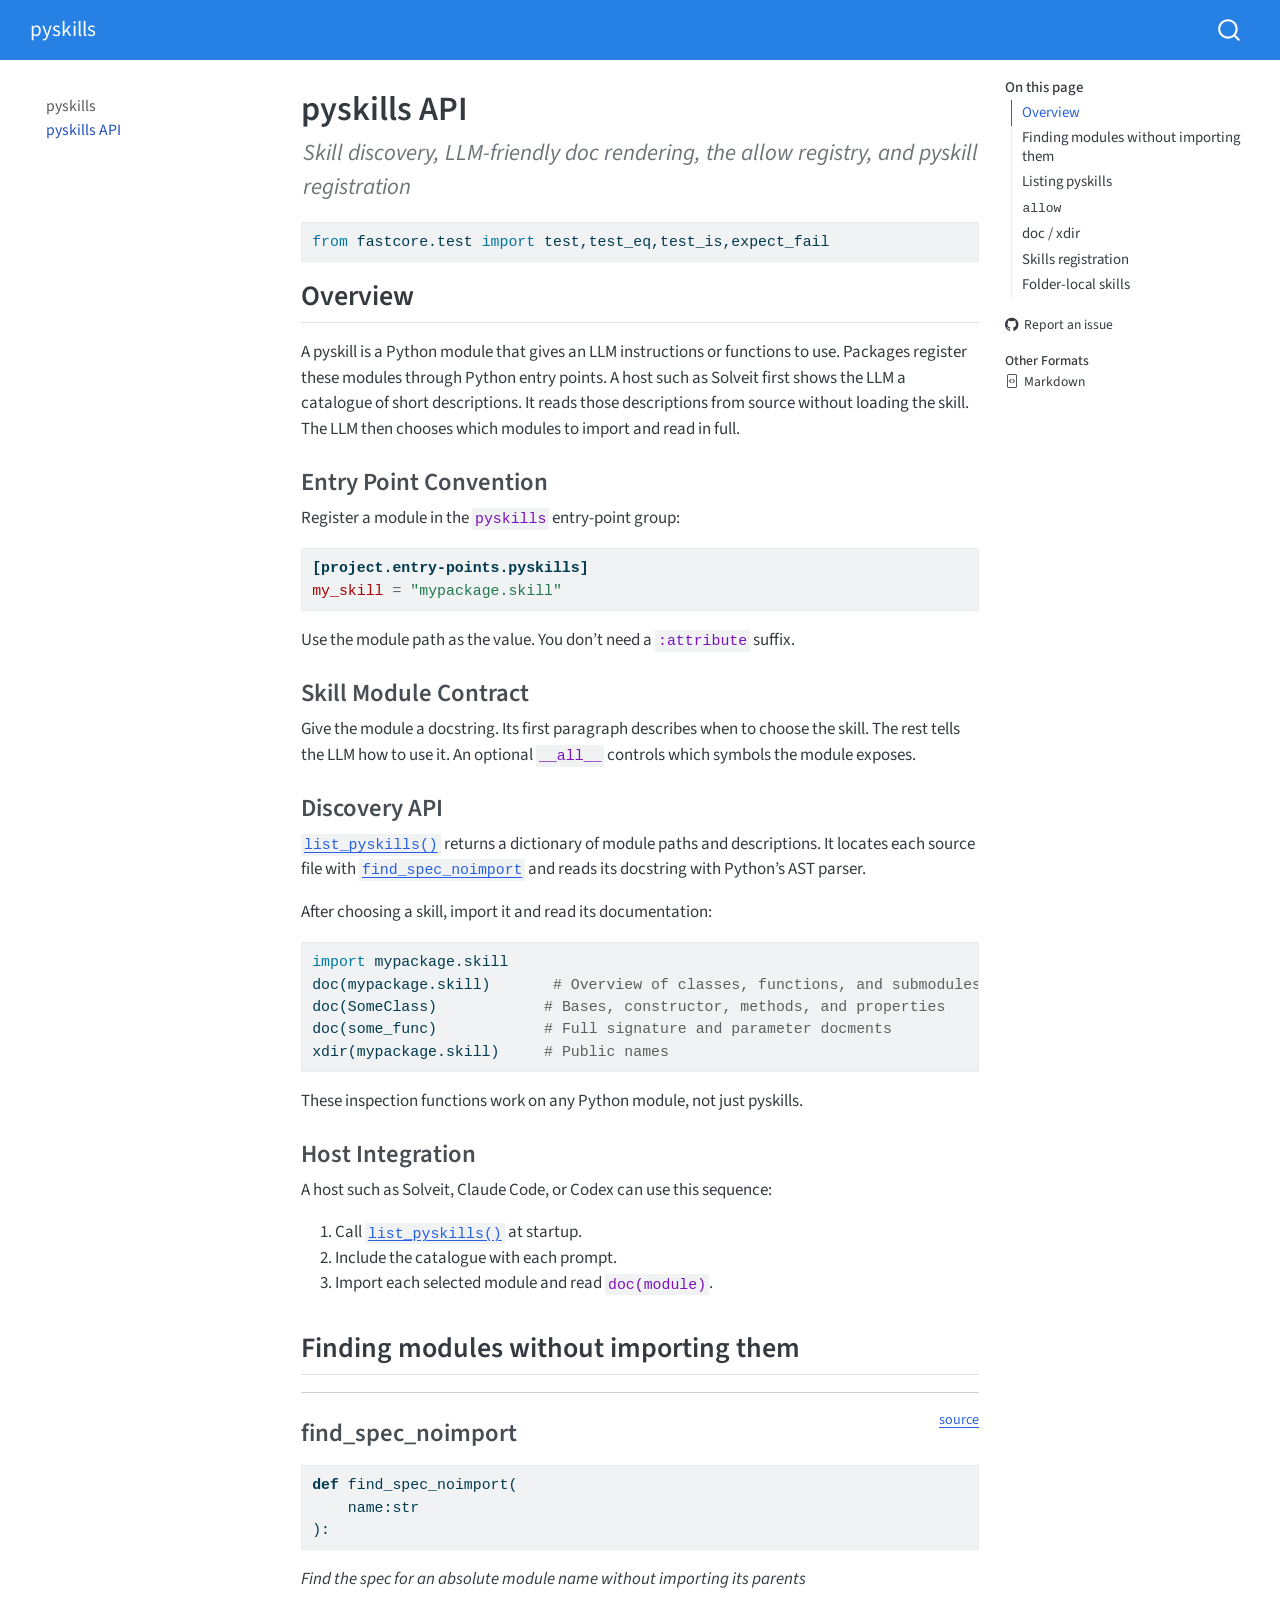
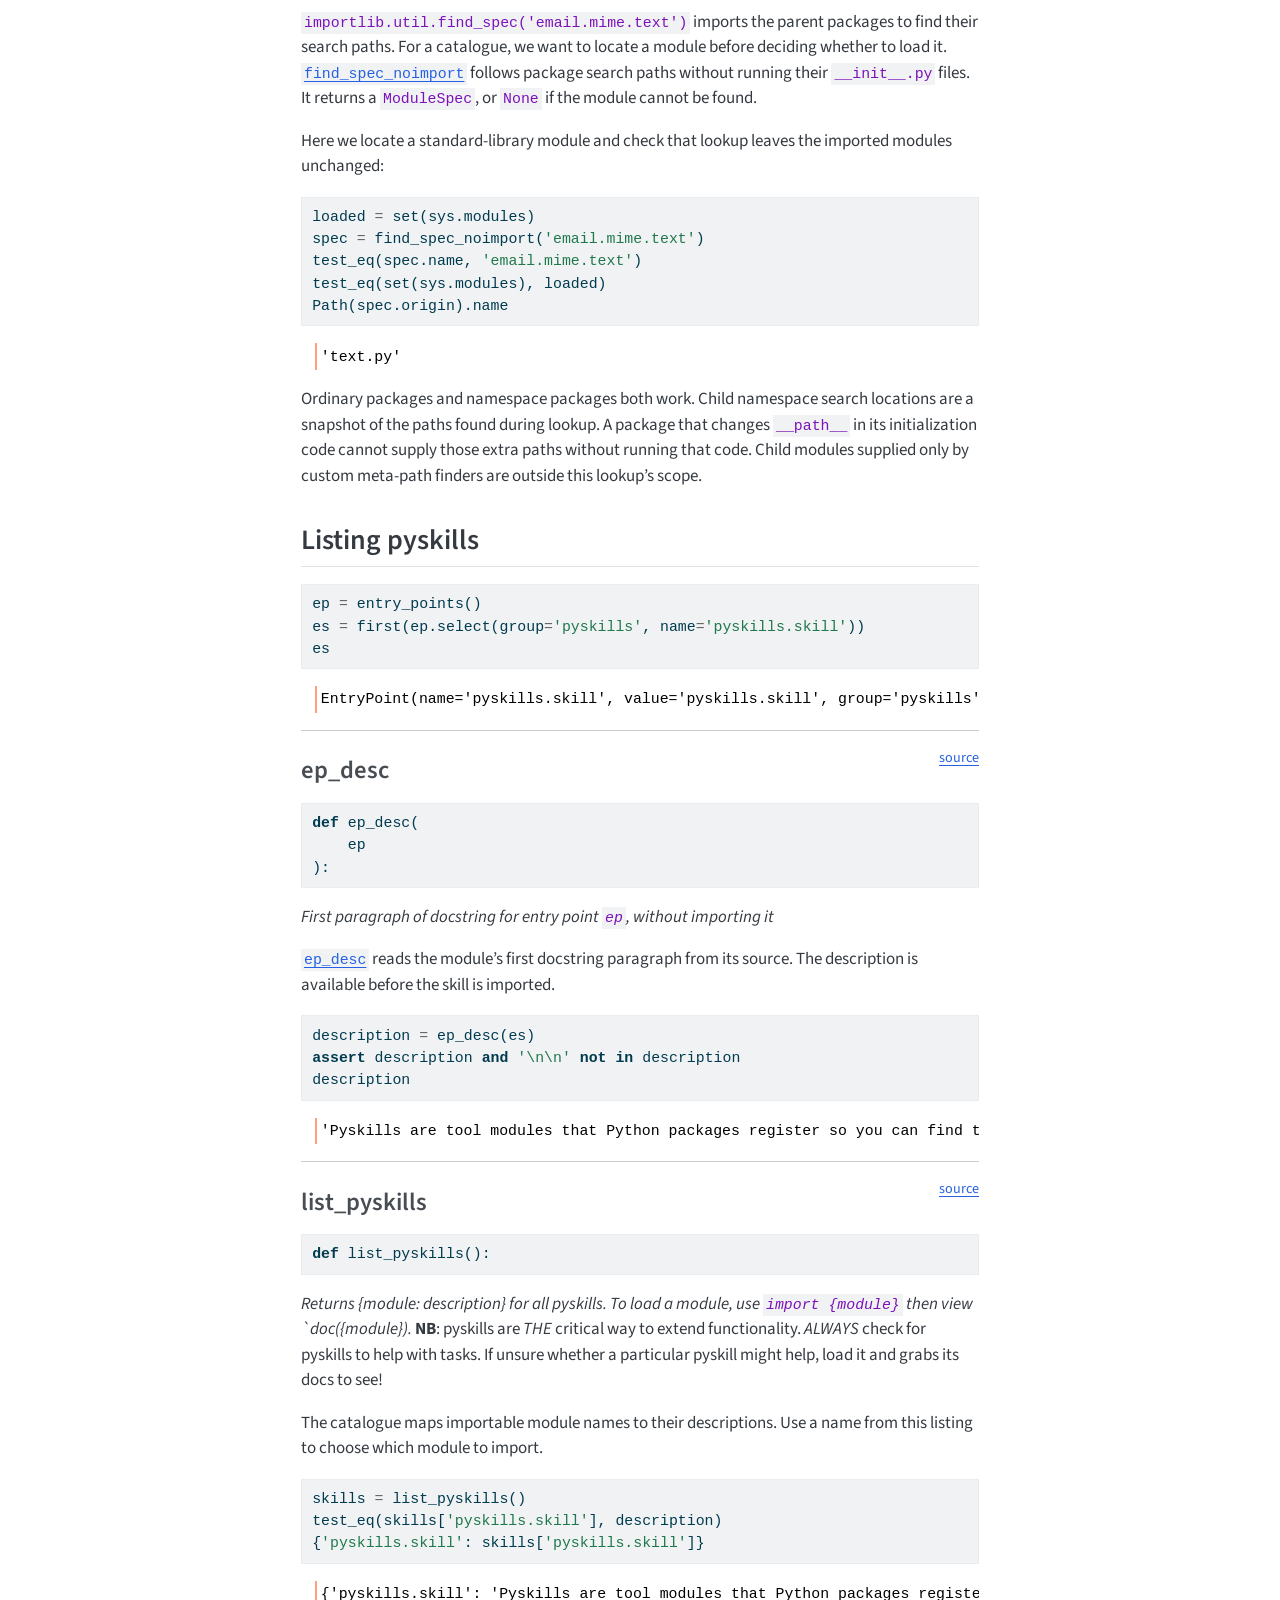
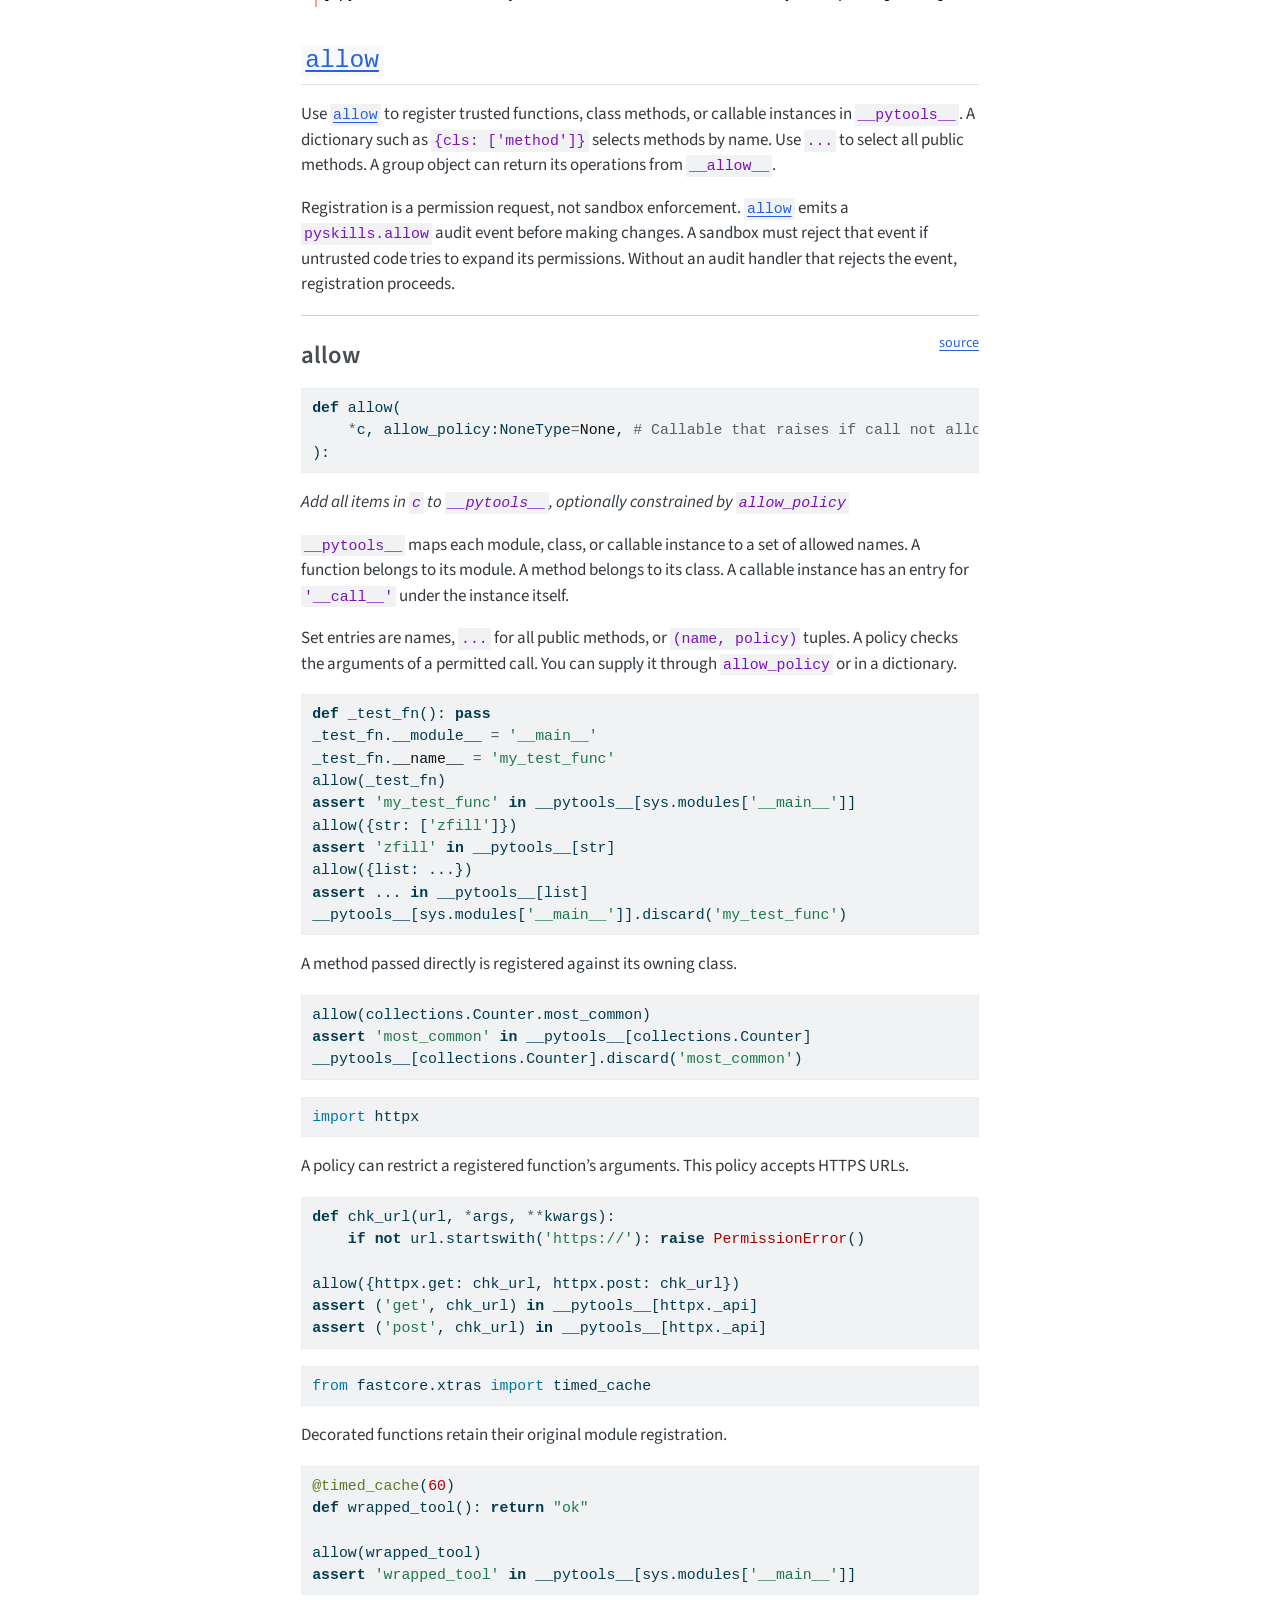
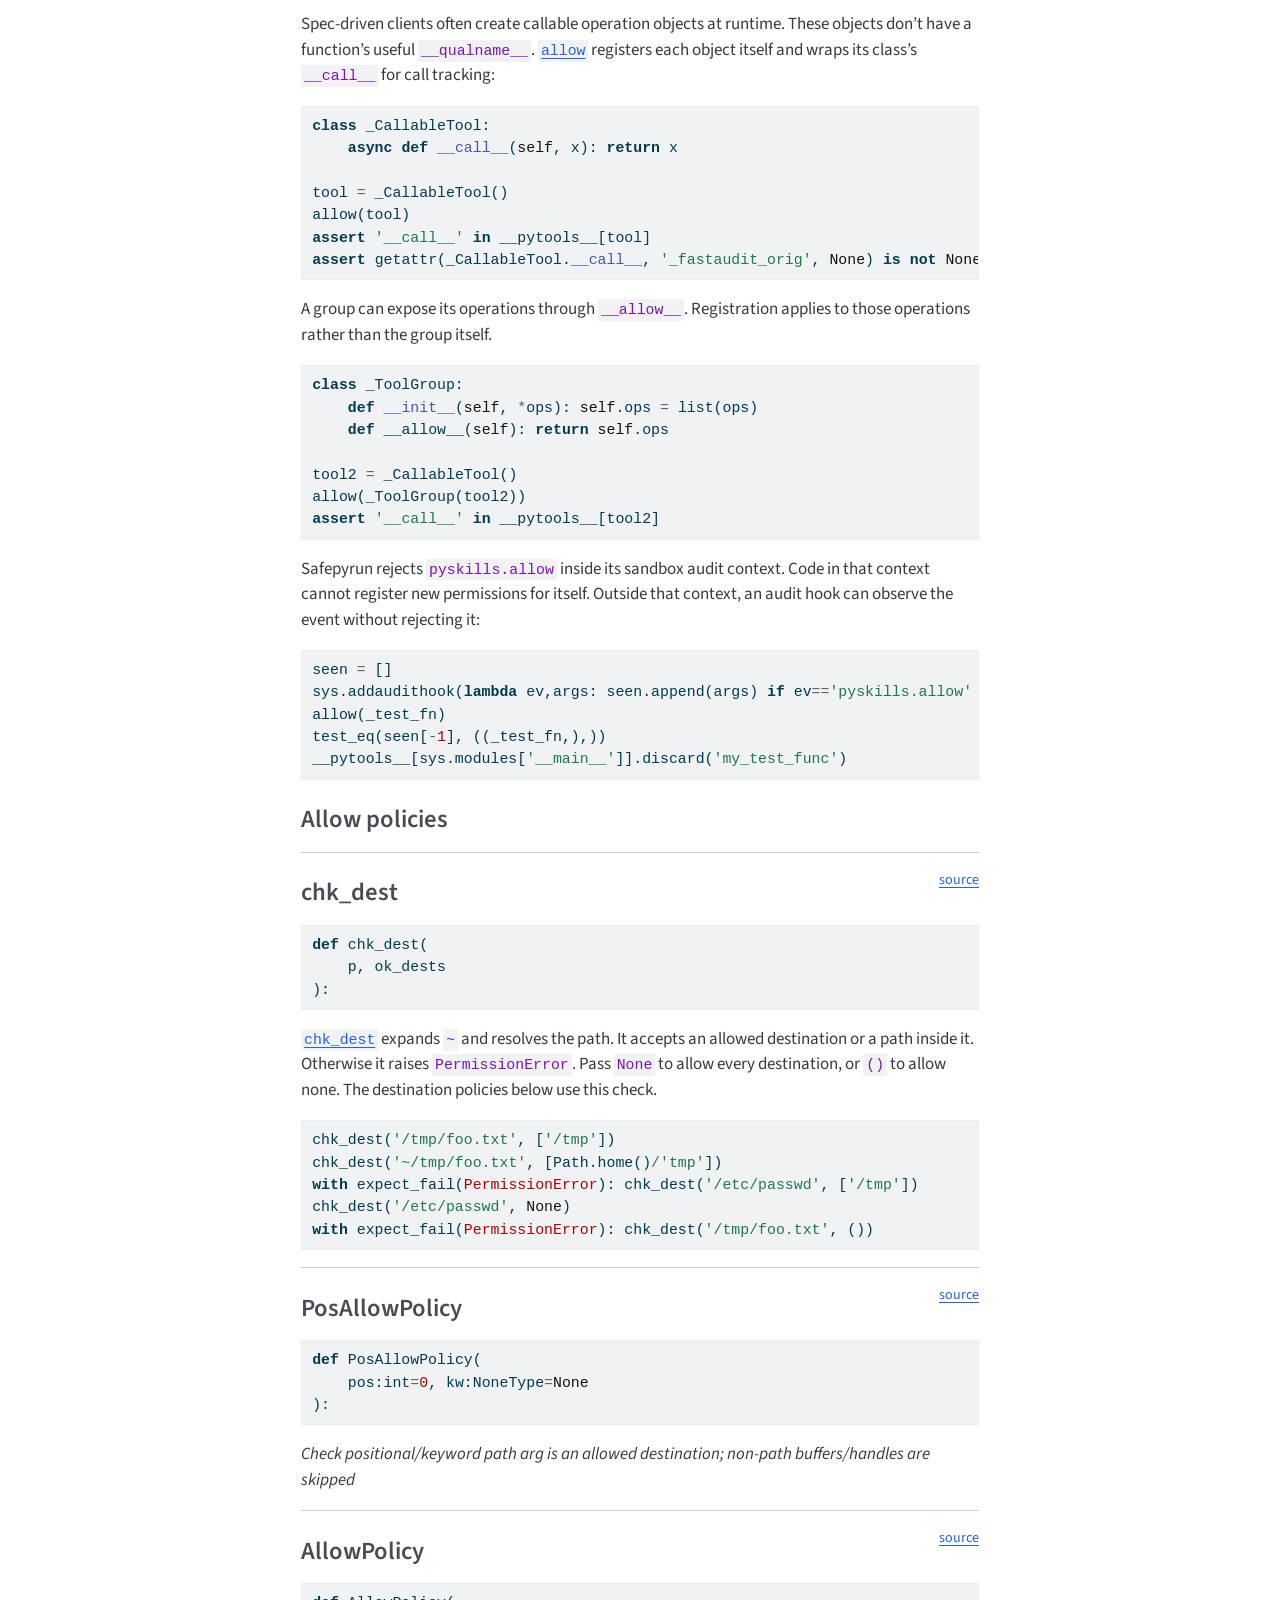
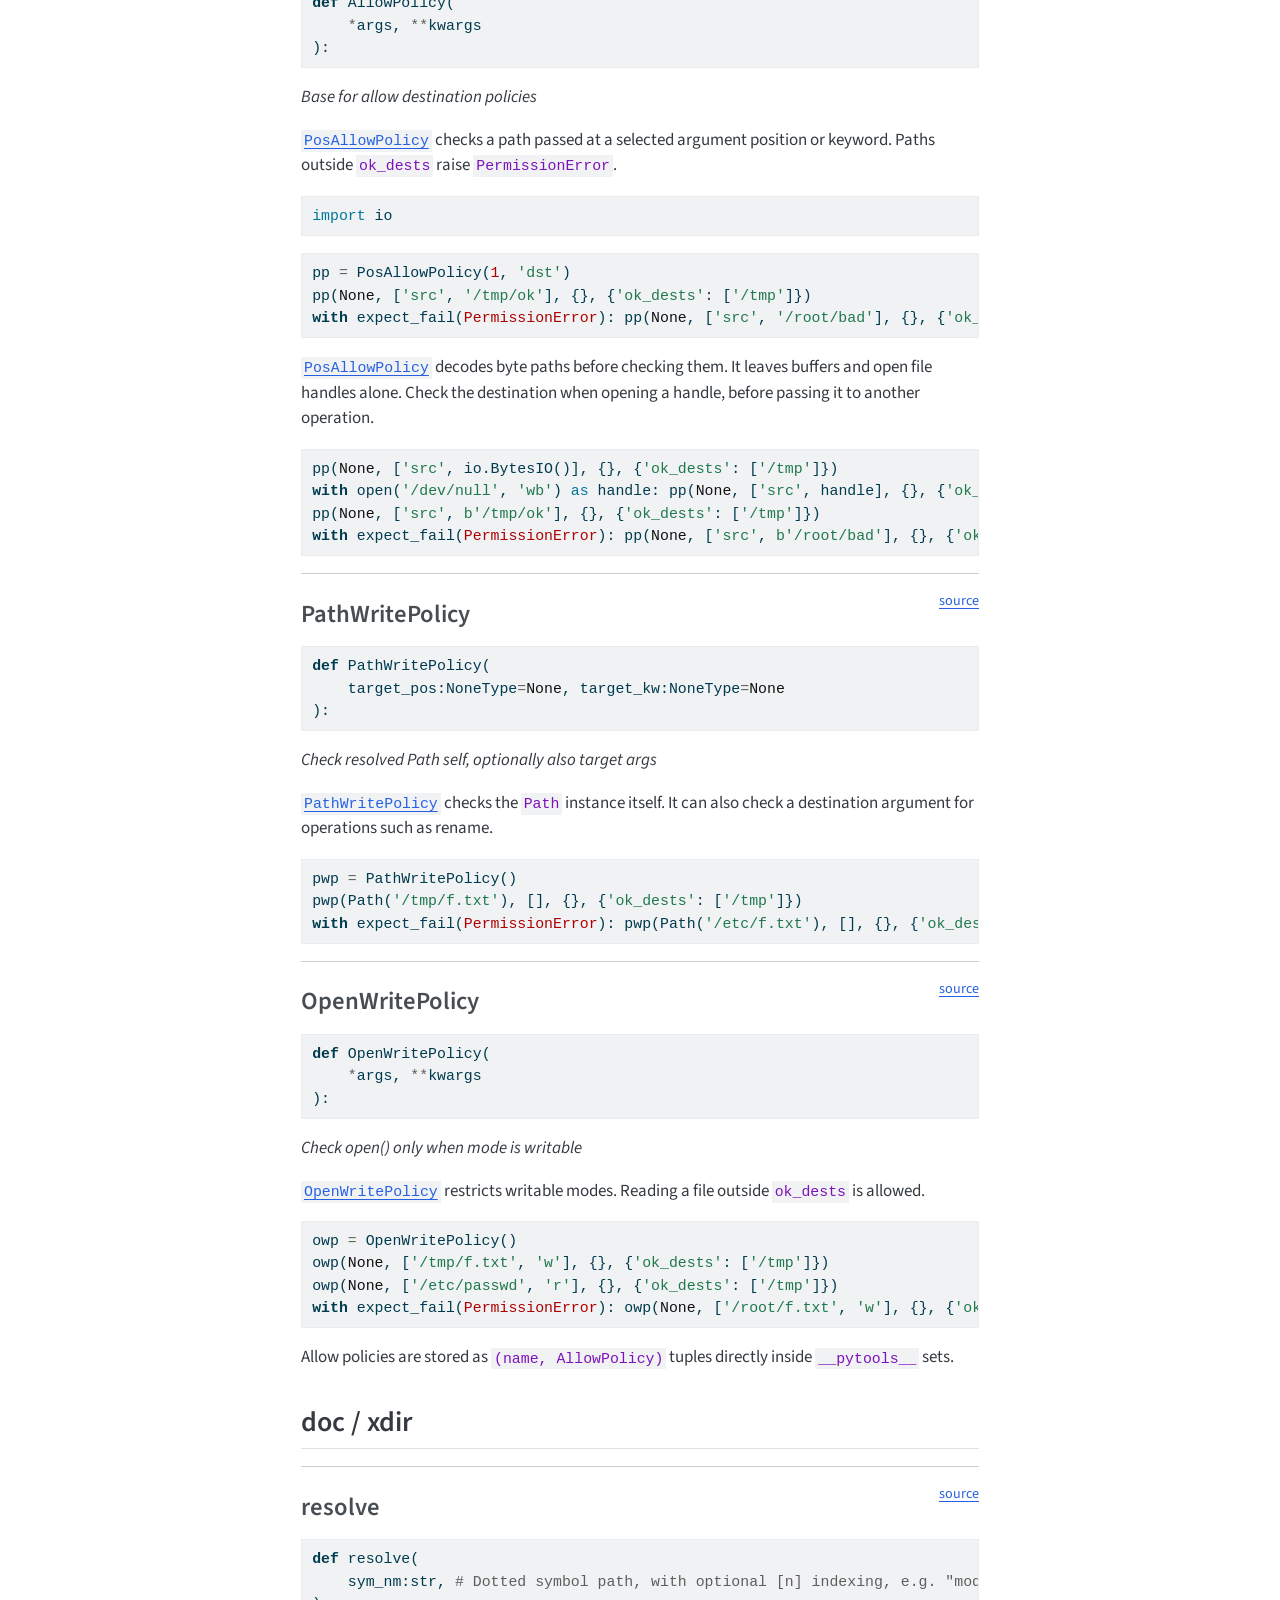
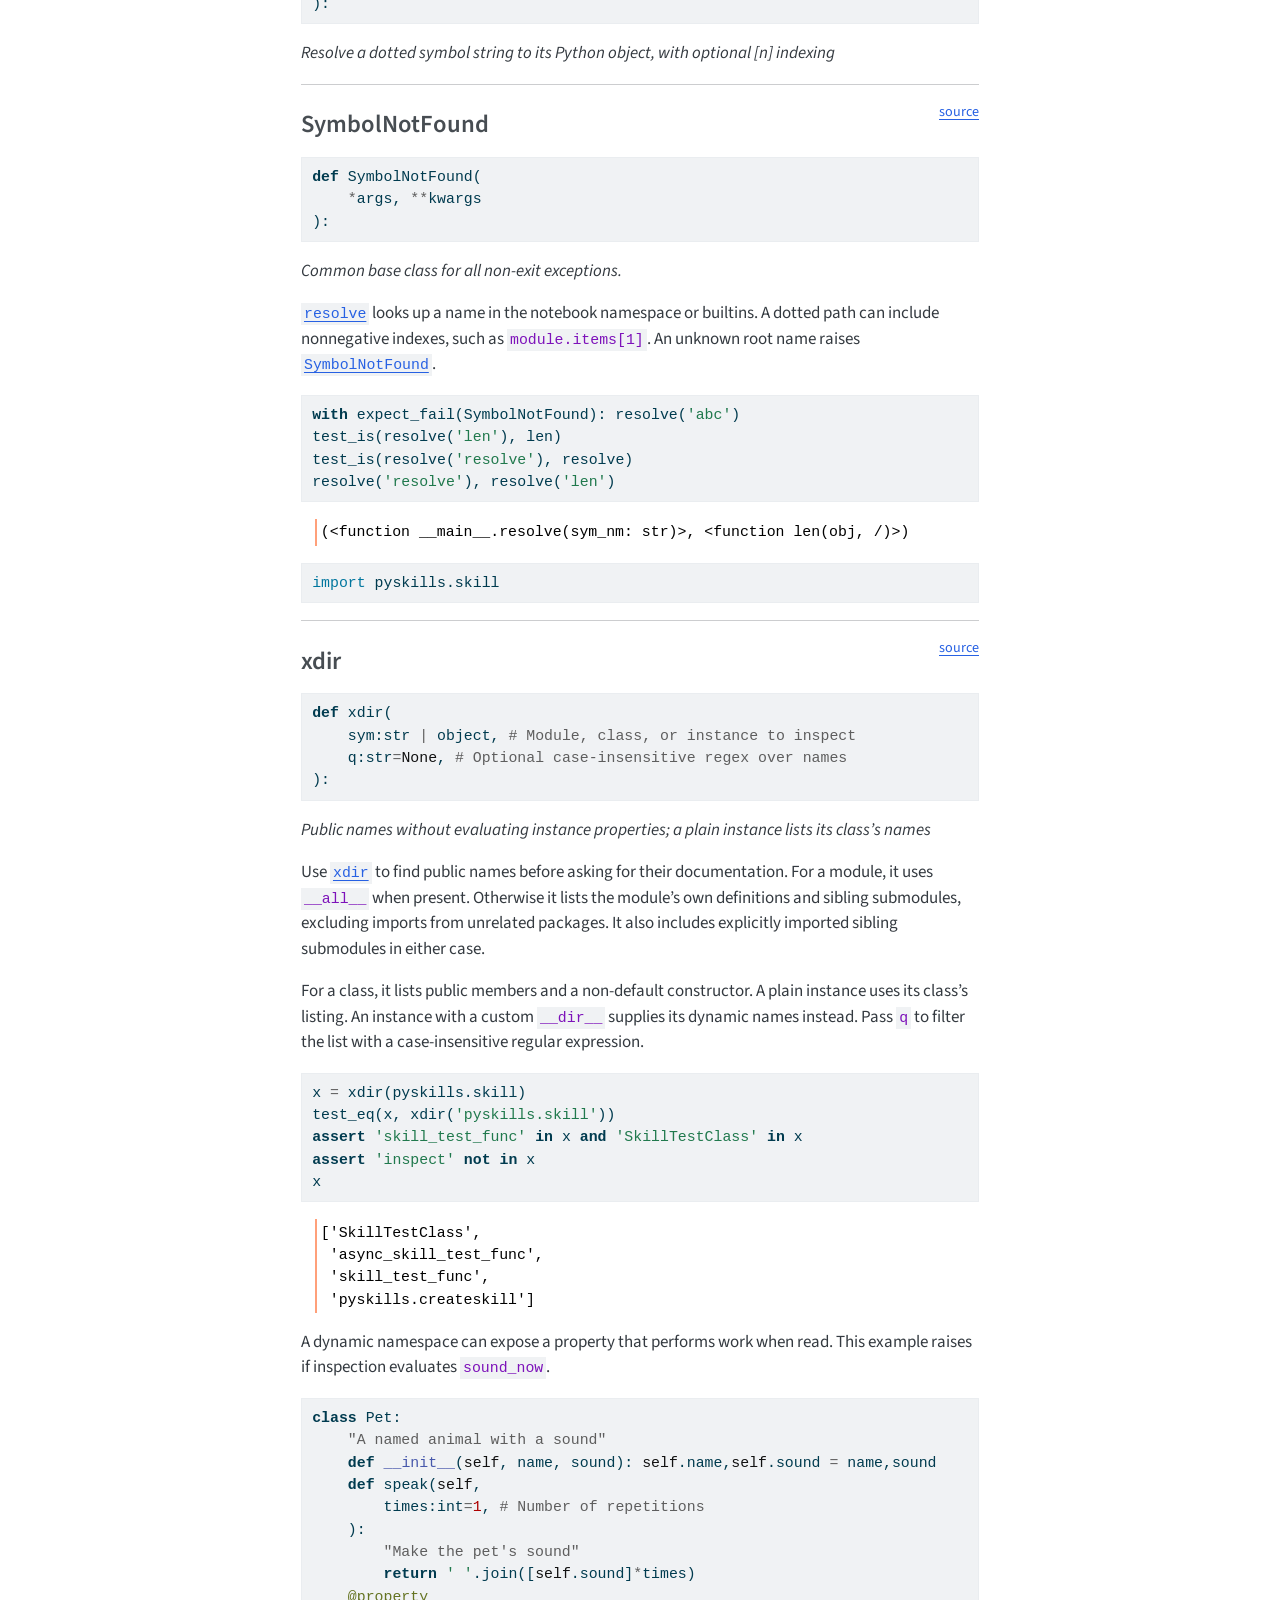
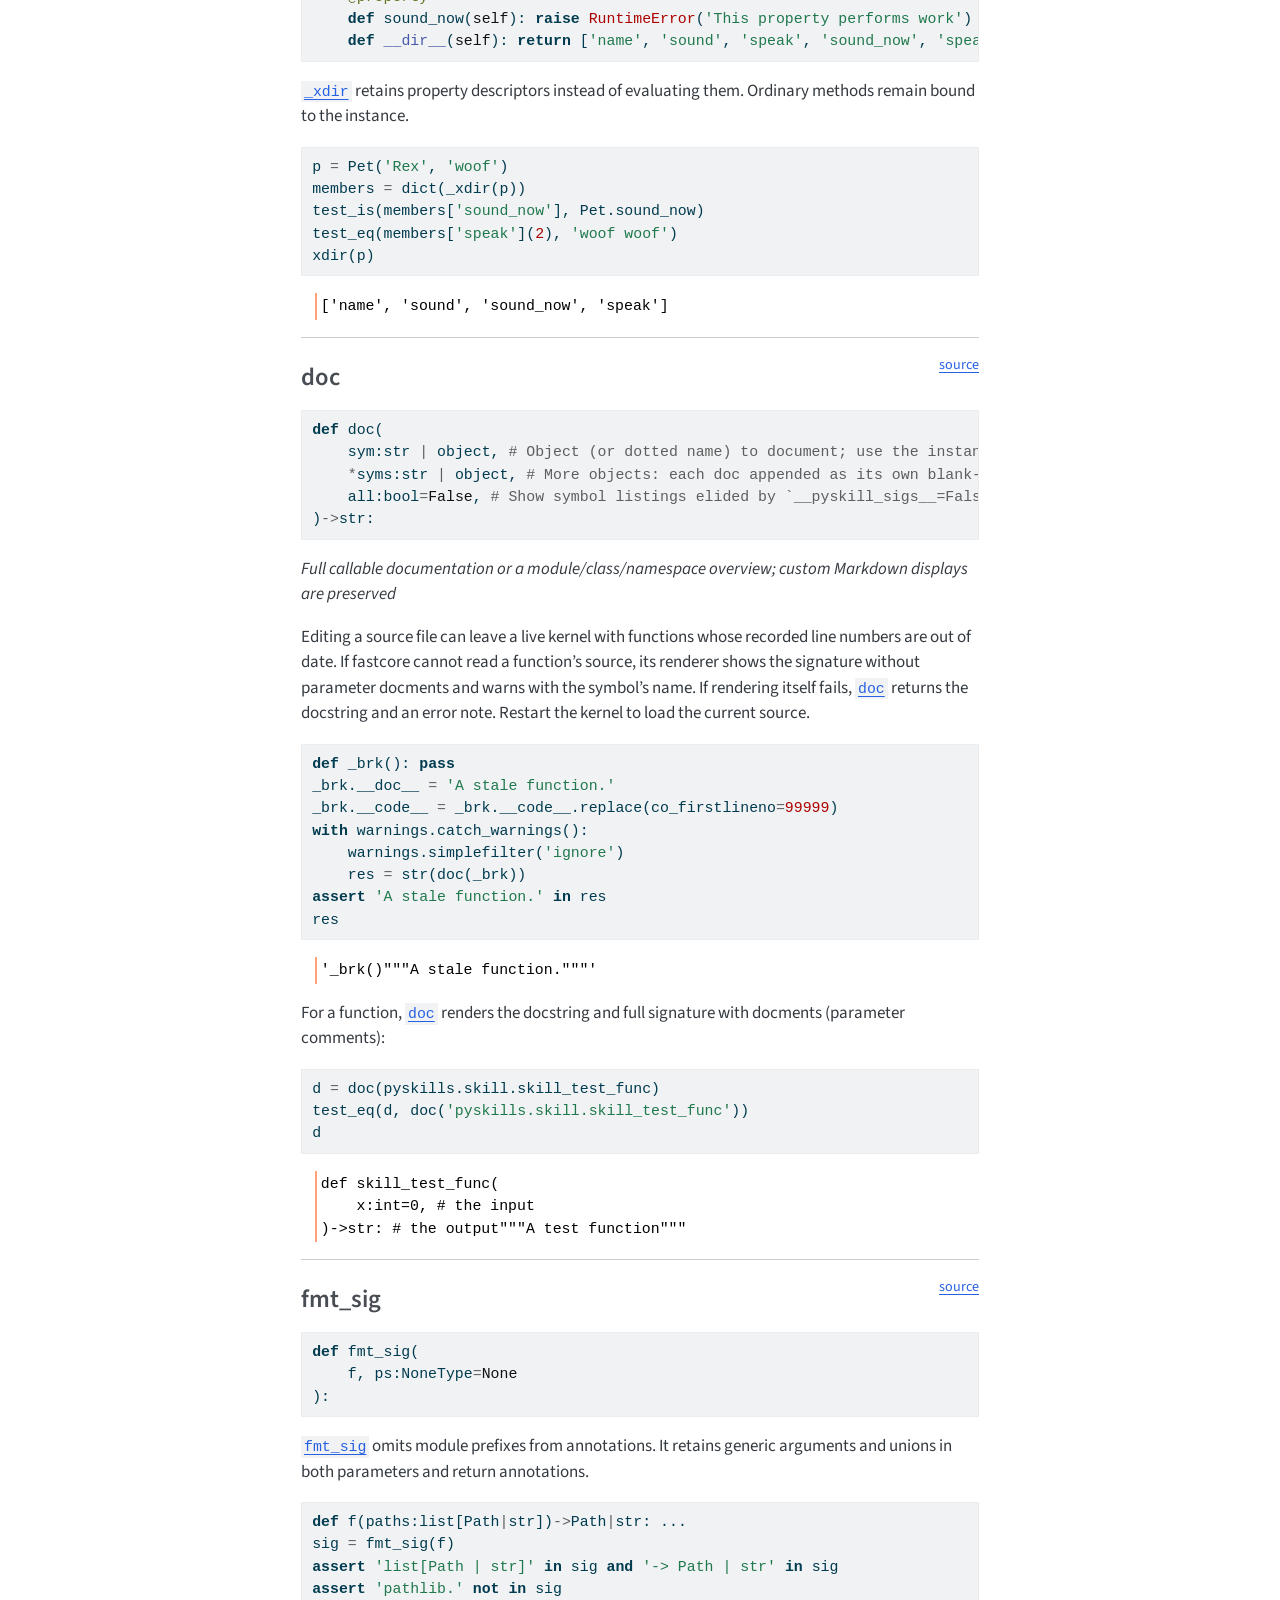
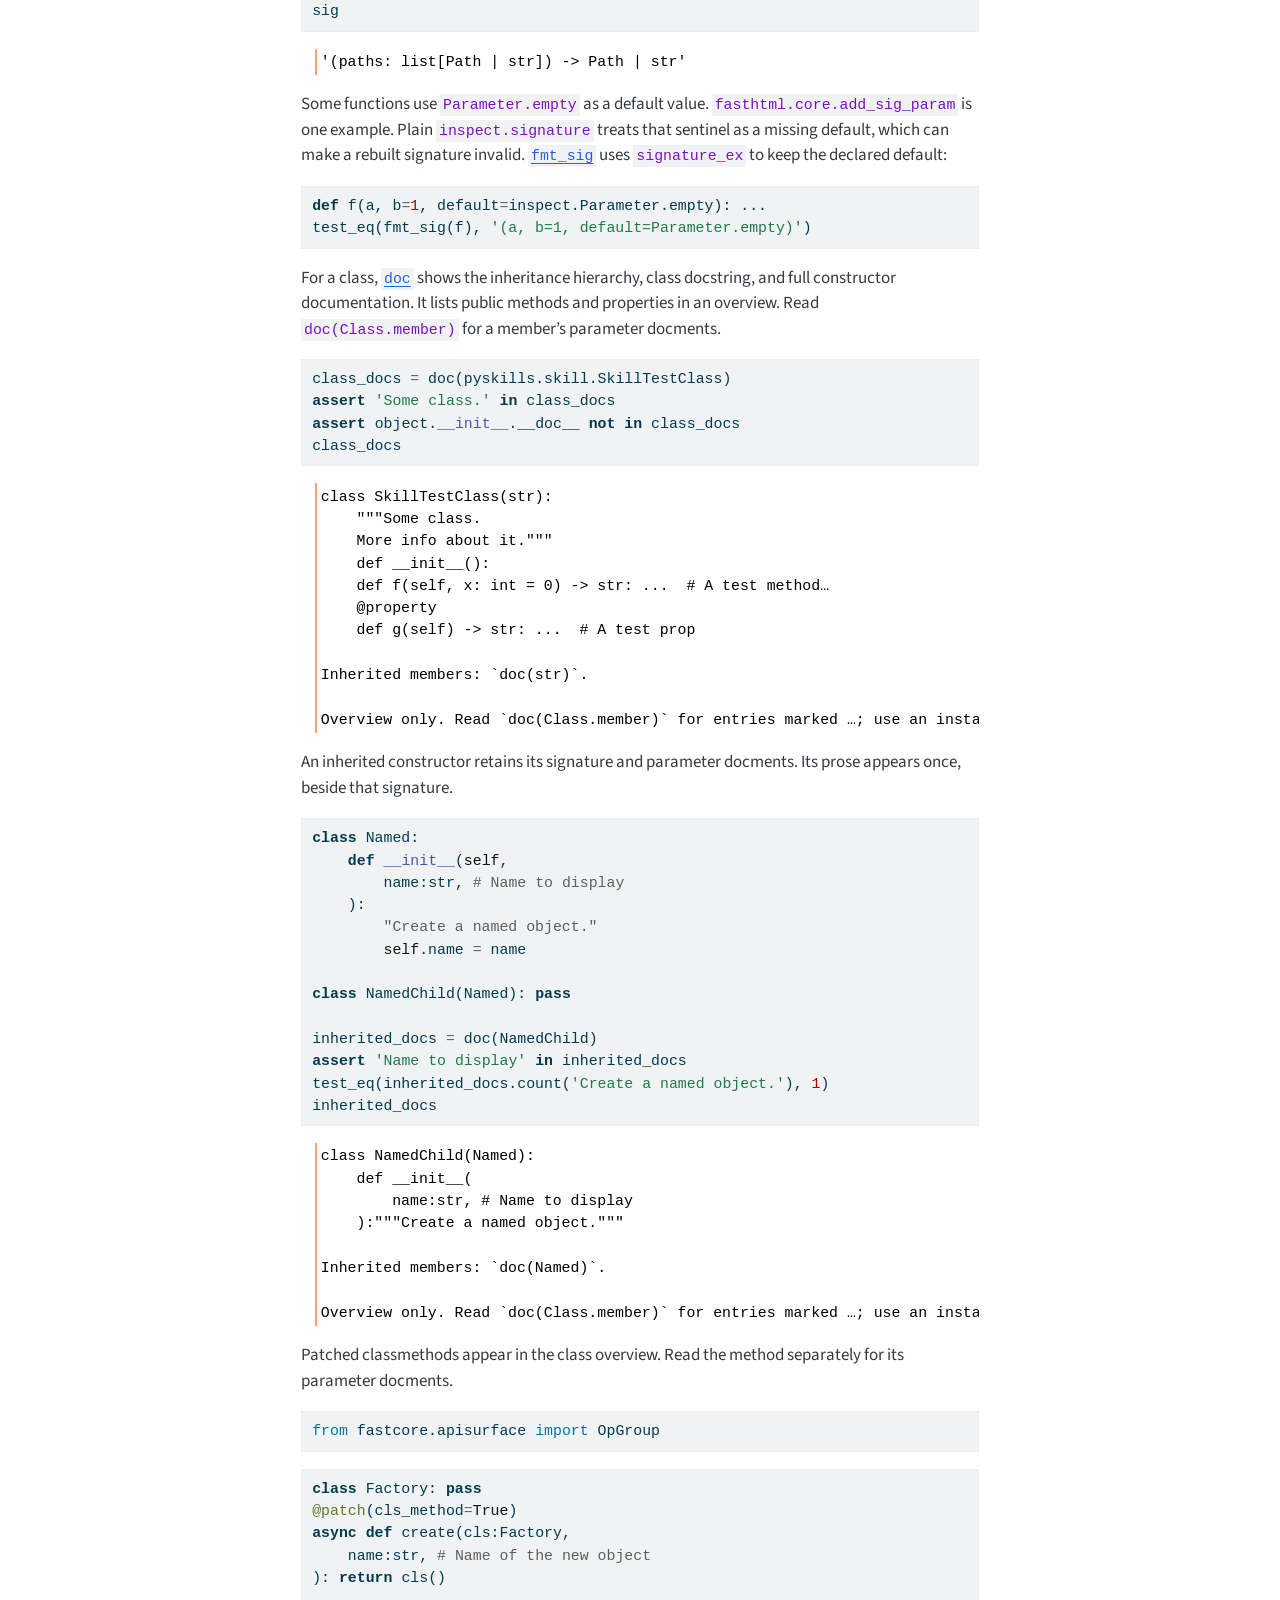
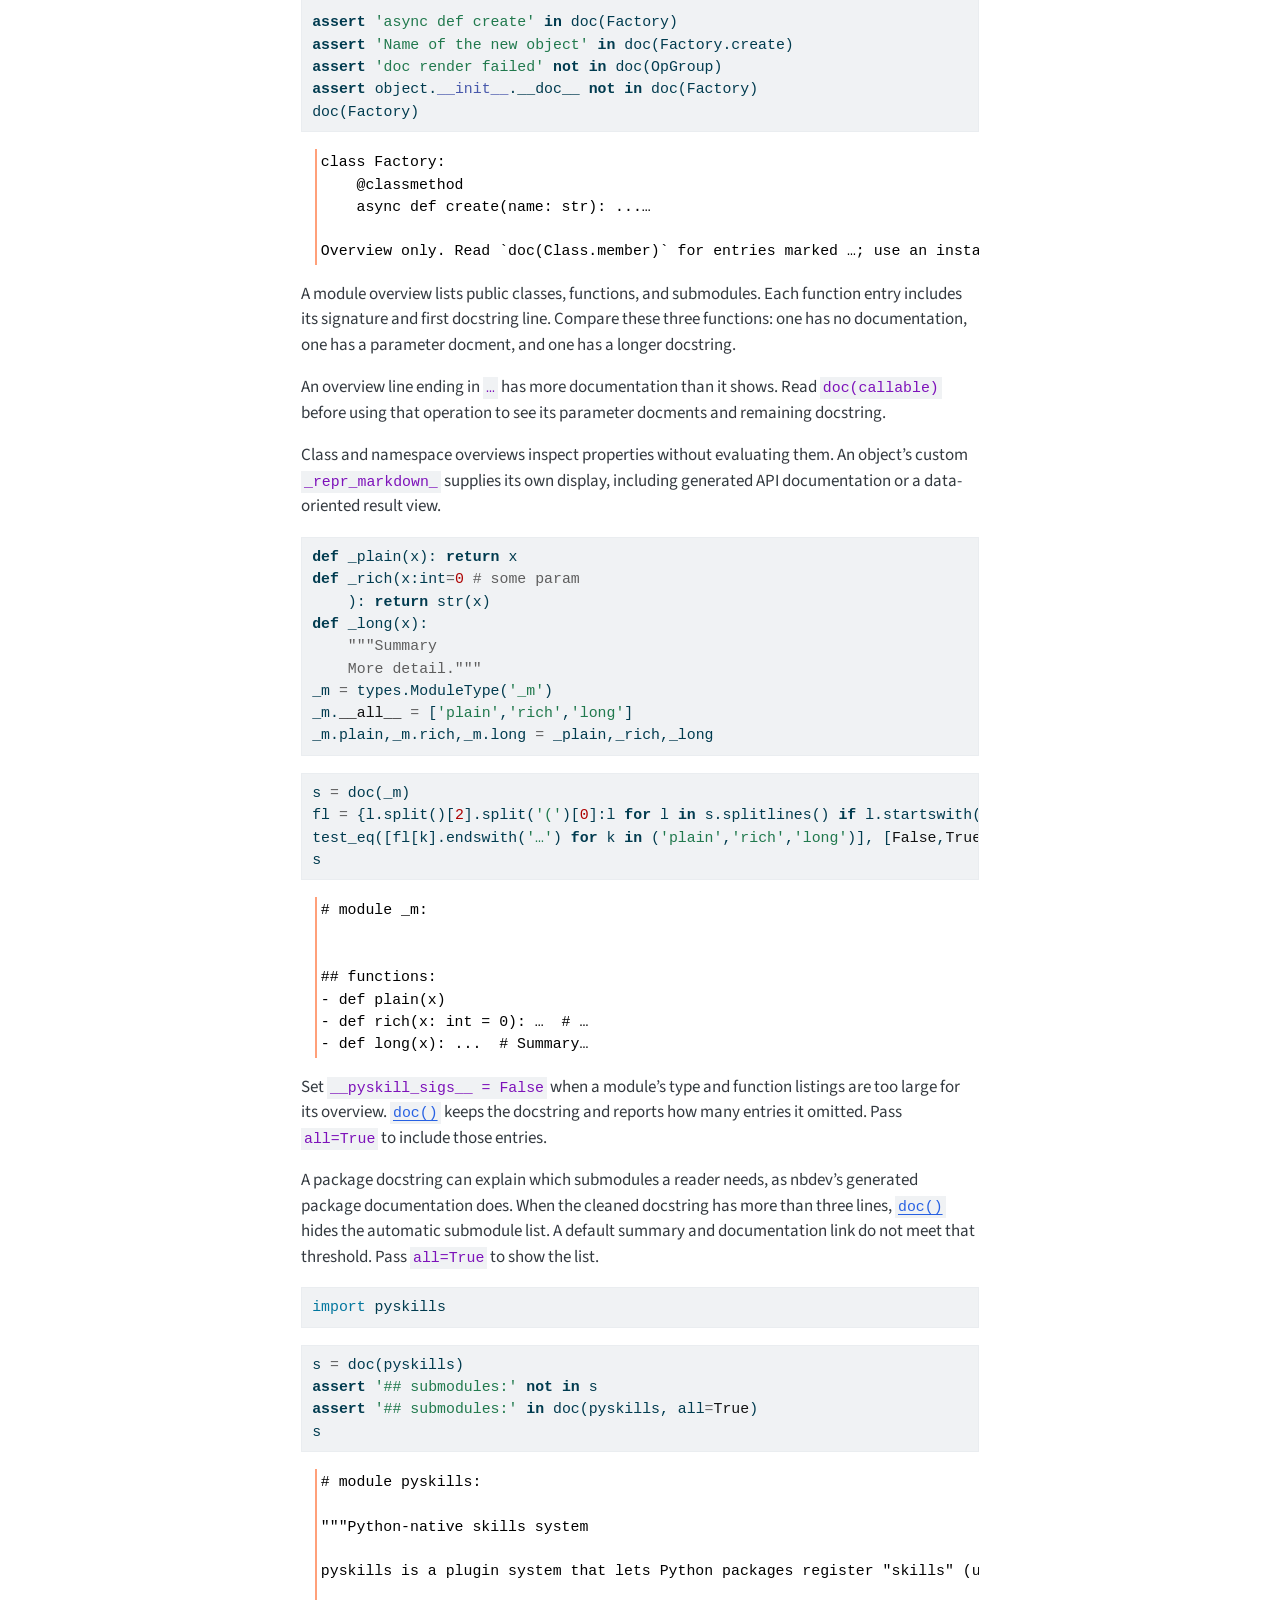
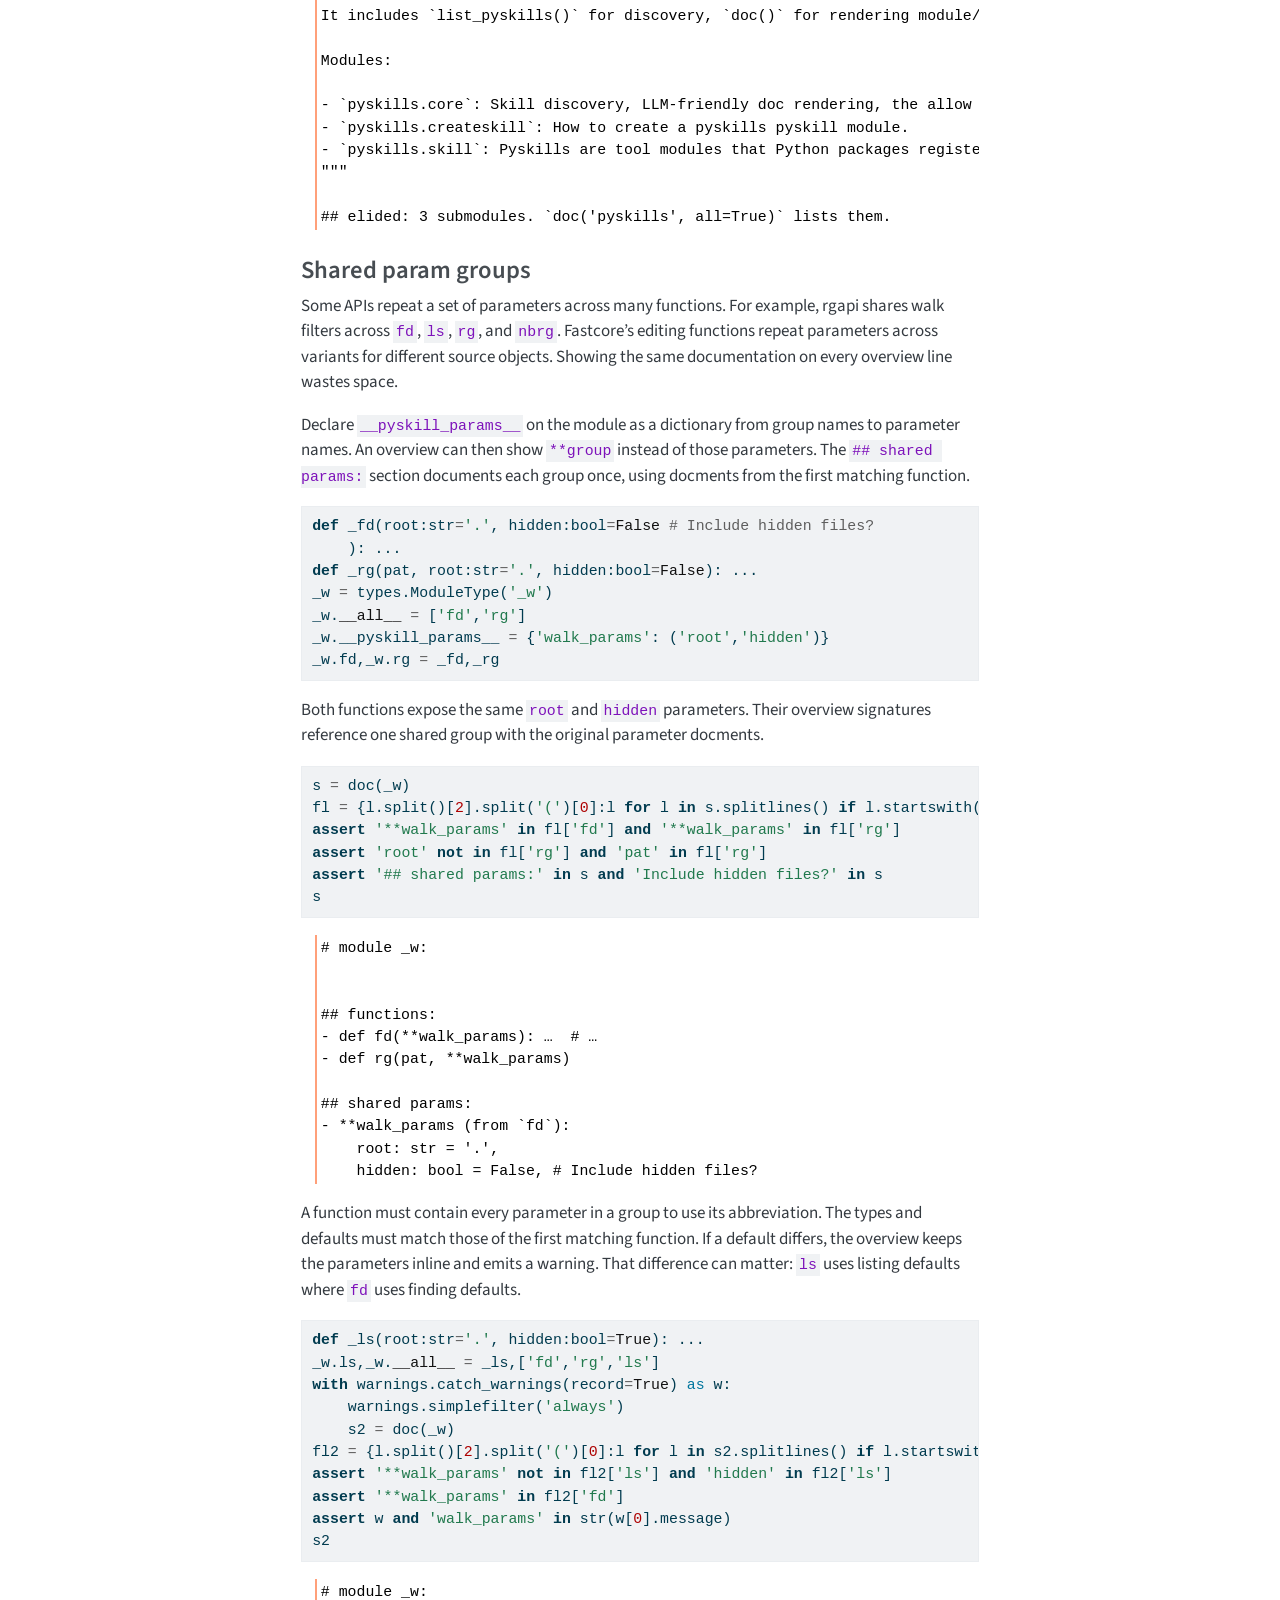
==== commit 5ffc4693: "deploy: aba6ca8b14e56a3710112faffd949f5dc8402e8f" ====
--- a/core.html
+++ b/core.html
@@ -81,7 +81,7 @@
 <link href="site_libs/quarto-html/quarto-syntax-highlighting-64a204ab8560d761af7679ceaba22944.css" rel="stylesheet" id="quarto-text-highlighting-styles">
 <script src="site_libs/bootstrap/bootstrap.min.js"></script>
 <link href="site_libs/bootstrap/bootstrap-icons.css" rel="stylesheet">
-<link href="site_libs/bootstrap/bootstrap-d63a2c9c8df14b07662b36303925c8cc.min.css" rel="stylesheet" append-hash="true" id="quarto-bootstrap" data-mode="light">
+<link href="site_libs/bootstrap/bootstrap-5ff355f32169432f12e3b54c979a24ba.min.css" rel="stylesheet" append-hash="true" id="quarto-bootstrap" data-mode="light">
 <script id="quarto-search-options" type="application/json">{
   "location": "navbar",
   "copy-button": false,
@@ -182,6 +182,7 @@
   <li><a href="#discovery-api" id="toc-discovery-api" class="nav-link" data-scroll-target="#discovery-api">Discovery API</a></li>
   <li><a href="#host-integration" id="toc-host-integration" class="nav-link" data-scroll-target="#host-integration">Host Integration</a></li>
   </ul></li>
+  <li><a href="#finding-modules-without-importing-them" id="toc-finding-modules-without-importing-them" class="nav-link" data-scroll-target="#finding-modules-without-importing-them">Finding modules without importing them</a></li>
   <li><a href="#listing-pyskills" id="toc-listing-pyskills" class="nav-link" data-scroll-target="#listing-pyskills">Listing pyskills</a></li>
   <li><a href="#allow" id="toc-allow" class="nav-link" data-scroll-target="#allow"><code>allow</code></a>
   <ul class="collapse">
@@ -192,6 +193,7 @@
   <li><a href="#shared-param-groups" id="toc-shared-param-groups" class="nav-link" data-scroll-target="#shared-param-groups">Shared param groups</a></li>
   </ul></li>
   <li><a href="#skills-registration" id="toc-skills-registration" class="nav-link" data-scroll-target="#skills-registration">Skills registration</a></li>
+  <li><a href="#folder-local-skills" id="toc-folder-local-skills" class="nav-link" data-scroll-target="#folder-local-skills">Folder-local skills</a></li>
   </ul>
 <div class="toc-actions"><ul><li><a href="https://github.com/AnswerDotAI/pyskills/issues/new" class="toc-action"><i class="bi bi-github"></i>Report an issue</a></li></ul></div><div class="quarto-alternate-formats"><h2>Other Formats</h2><ul><li><a href="core.html.md"><i class="bi bi-file-code"></i>Markdown</a></li></ul></div></nav>
     </div>
@@ -223,244 +225,229 @@
 
 
 <!-- WARNING: THIS FILE WAS AUTOGENERATED! DO NOT EDIT! -->
-<div id="32fdd031" class="cell" data-quarto-private-1="{&quot;key&quot;:&quot;execution&quot;,&quot;value&quot;:{&quot;iopub.execute_input&quot;:&quot;2026-09-04T04:55:38.773982+00:00&quot;,&quot;shell.execute_reply&quot;:&quot;2026-09-04T04:55:38.774845+00:00&quot;,&quot;total&quot;:0.0008649460000000886}}" data-execution_count="2">
+<div id="32fdd031" class="cell" data-quarto-private-1="{&quot;key&quot;:&quot;execution&quot;,&quot;value&quot;:{&quot;iopub.execute_input&quot;:&quot;2026-09-09T12:03:33.718942+00:00&quot;,&quot;shell.execute_reply&quot;:&quot;2026-09-09T12:03:33.719736+00:00&quot;,&quot;total&quot;:0.0007955559999999195}}" data-execution_count="3">
 <div class="code-copy-outer-scaffold"><div class="sourceCode cell-code" id="cb1"><pre class="sourceCode python code-with-copy"><code class="sourceCode python"><span id="cb1-1"><a href="#cb1-1" aria-hidden="true" tabindex="-1"></a><span class="im">from</span> fastcore.test <span class="im">import</span> test,test_eq,test_is,expect_fail</span></code></pre></div><button title="Copy to Clipboard" class="code-copy-button"><i class="bi"></i></button></div>
 </div>
 <section id="overview" class="level2">
 <h2 class="anchored" data-anchor-id="overview">Overview</h2>
-<p>A plugin system allowing Python packages to register “skills” — units of LLM-usable functionality — via standard Python entry points. An LLM harness (e.g.&nbsp;solveit) discovers available pyskills without importing them, reads lightweight descriptions via AST inspection, and selectively loads chosen pyskills into context.</p>
+<p>A pyskill is a Python module that gives an LLM instructions or functions to use. Packages register these modules through Python entry points. A host such as Solveit first shows the LLM a catalogue of short descriptions. It reads those descriptions from source without loading the skill. The LLM then chooses which modules to import and read in full.</p>
 <section id="entry-point-convention" class="level3">
 <h3 class="anchored" data-anchor-id="entry-point-convention">Entry Point Convention</h3>
-<p>Packages register pyskills under the group <code>pyskills</code>:</p>
+<p>Register a module in the <code>pyskills</code> entry-point group:</p>
 <div class="code-copy-outer-scaffold"><div class="sourceCode" id="cb2"><pre class="sourceCode toml code-with-copy"><code class="sourceCode toml"><span id="cb2-1"><a href="#cb2-1" aria-hidden="true" tabindex="-1"></a><span class="kw">[project.entry-points.pyskills]</span></span>
 <span id="cb2-2"><a href="#cb2-2" aria-hidden="true" tabindex="-1"></a><span class="dt">my_skill</span> <span class="op">=</span> <span class="st">"mypackage.skill"</span></span></code></pre></div><button title="Copy to Clipboard" class="code-copy-button"><i class="bi"></i></button></div>
-<p>The value is a module path (no <code>:attribute</code> needed). The module’s docstring first paragraph serves as the pyskill description.</p>
+<p>Use the module path as the value. You don’t need a <code>:attribute</code> suffix.</p>
 </section>
 <section id="skill-module-contract" class="level3">
 <h3 class="anchored" data-anchor-id="skill-module-contract">Skill Module Contract</h3>
-<p>A pyskill module MUST have:</p>
-<ul>
-<li><strong>Docstring</strong> — first paragraph is the short description shown to the LLM for pyskill selection; remaining will be read by the LLM to get full details on the pyskill.</li>
-</ul>
-<p>A pyskill module MAY have:</p>
-<ul>
-<li><strong><code>__all__</code></strong> — the available symbols imported.</li>
-</ul>
+<p>Give the module a docstring. Its first paragraph describes when to choose the skill. The rest tells the LLM how to use it. An optional <code>__all__</code> controls which symbols the module exposes.</p>
 </section>
 <section id="discovery-api" class="level3">
 <h3 class="anchored" data-anchor-id="discovery-api">Discovery API</h3>
-<div class="code-copy-outer-scaffold"><div class="sourceCode" id="cb3"><pre class="sourceCode python code-with-copy"><code class="sourceCode python"><span id="cb3-1"><a href="#cb3-1" aria-hidden="true" tabindex="-1"></a><span class="kw">def</span> list_pyskills() <span class="op">-&gt;</span> <span class="bu">dict</span>[<span class="bu">str</span>, <span class="bu">str</span>]</span></code></pre></div><button title="Copy to Clipboard" class="code-copy-button"><i class="bi"></i></button></div>
-<p>Returns <code>{name: description}</code> for all registered pyskills, using <code>find_spec</code> + AST parsing — no imports.</p>
-<div class="code-copy-outer-scaffold"><div class="sourceCode" id="cb4"><pre class="sourceCode python code-with-copy"><code class="sourceCode python"><span id="cb4-1"><a href="#cb4-1" aria-hidden="true" tabindex="-1"></a><span class="im">import</span> mypackage.skill</span></code></pre></div><button title="Copy to Clipboard" class="code-copy-button"><i class="bi"></i></button></div>
-<p>Standard python native import</p>
-<div class="code-copy-outer-scaffold"><div class="sourceCode" id="cb5"><pre class="sourceCode python code-with-copy"><code class="sourceCode python"><span id="cb5-1"><a href="#cb5-1" aria-hidden="true" tabindex="-1"></a>doc(mypackage.skill)       <span class="co"># module overview: classes, functions, submodules</span></span>
-<span id="cb5-2"><a href="#cb5-2" aria-hidden="true" tabindex="-1"></a>doc(SomeClass)             <span class="co"># class detail: bases, __init__, methods, properties</span></span>
-<span id="cb5-3"><a href="#cb5-3" aria-hidden="true" tabindex="-1"></a>doc(some_func)             <span class="co"># function detail: full signature with docments</span></span>
-<span id="cb5-4"><a href="#cb5-4" aria-hidden="true" tabindex="-1"></a>xdir(mypackage.skill)      <span class="co"># filtered names for public symbols</span></span></code></pre></div><button title="Copy to Clipboard" class="code-copy-button"><i class="bi"></i></button></div>
-<p>Inspect at increasing detail — works on any Python module, not just pyskills.</p>
+<p><a href="https://AnswerDotAI.github.io/pyskills/core.html#list_pyskills"><code>list_pyskills()</code></a> returns a dictionary of module paths and descriptions. It locates each source file with <a href="https://AnswerDotAI.github.io/pyskills/core.html#find_spec_noimport"><code>find_spec_noimport</code></a> and reads its docstring with Python’s AST parser.</p>
+<p>After choosing a skill, import it and read its documentation:</p>
+<div class="code-copy-outer-scaffold"><div class="sourceCode" id="cb3"><pre class="sourceCode python code-with-copy"><code class="sourceCode python"><span id="cb3-1"><a href="#cb3-1" aria-hidden="true" tabindex="-1"></a><span class="im">import</span> mypackage.skill</span>
+<span id="cb3-2"><a href="#cb3-2" aria-hidden="true" tabindex="-1"></a>doc(mypackage.skill)       <span class="co"># Overview of classes, functions, and submodules</span></span>
+<span id="cb3-3"><a href="#cb3-3" aria-hidden="true" tabindex="-1"></a>doc(SomeClass)            <span class="co"># Bases, constructor, methods, and properties</span></span>
+<span id="cb3-4"><a href="#cb3-4" aria-hidden="true" tabindex="-1"></a>doc(some_func)            <span class="co"># Full signature and parameter docments</span></span>
+<span id="cb3-5"><a href="#cb3-5" aria-hidden="true" tabindex="-1"></a>xdir(mypackage.skill)     <span class="co"># Public names</span></span></code></pre></div><button title="Copy to Clipboard" class="code-copy-button"><i class="bi"></i></button></div>
+<p>These inspection functions work on any Python module, not just pyskills.</p>
 </section>
 <section id="host-integration" class="level3">
 <h3 class="anchored" data-anchor-id="host-integration">Host Integration</h3>
-<p>The harness (e.g.&nbsp;solveit, claude code, codex, …) would:</p>
+<p>A host such as Solveit, Claude Code, or Codex can use this sequence:</p>
 <ol type="1">
-<li>Call <a href="https://AnswerDotAI.github.io/pyskills/core.html#list_pyskills"><code>list_pyskills()</code></a> at startup to build a pyskill catalogue</li>
-<li>Include the list with each prompt</li>
-<li>Call <code>import {module}</code> followed by <code>doc({module})</code> for chosen pyskills</li>
+<li>Call <a href="https://AnswerDotAI.github.io/pyskills/core.html#list_pyskills"><code>list_pyskills()</code></a> at startup.</li>
+<li>Include the catalogue with each prompt.</li>
+<li>Import each selected module and read <code>doc(module)</code>.</li>
 </ol>
 </section>
+</section>
+<section id="finding-modules-without-importing-them" class="level2">
+<h2 class="anchored" data-anchor-id="finding-modules-without-importing-them">Finding modules without importing them</h2>
+<div id="43c2188f" class="cell" data-quarto-private-1="{&quot;key&quot;:&quot;execution&quot;,&quot;value&quot;:{&quot;iopub.execute_input&quot;:&quot;2026-09-09T12:03:33.721609+00:00&quot;,&quot;shell.execute_reply&quot;:&quot;2026-09-09T12:03:33.795140+00:00&quot;,&quot;total&quot;:0.07353725400000144}}" data-execution_count="5">
+<hr>
+<p><a href="https://github.com/AnswerDotAI/pyskills/blob/main/pyskills/core.py#L79" target="_blank" style="float:right; font-size:smaller">source</a></p>
+<section id="find_spec_noimport" class="level3">
+<h3 class="anchored" data-anchor-id="find_spec_noimport">find_spec_noimport</h3>
+<div class="code-copy-outer-scaffold"><div class="sourceCode" id="cb4"><pre class="sourceCode python code-with-copy"><code class="sourceCode python"><span id="cb4-1"><a href="#cb4-1" aria-hidden="true" tabindex="-1"></a><span class="kw">def</span> find_spec_noimport(</span>
+<span id="cb4-2"><a href="#cb4-2" aria-hidden="true" tabindex="-1"></a>    name:<span class="bu">str</span></span>
+<span id="cb4-3"><a href="#cb4-3" aria-hidden="true" tabindex="-1"></a>):</span></code></pre></div><button title="Copy to Clipboard" class="code-copy-button"><i class="bi"></i></button></div>
+<p><em>Find the spec for an absolute module name without importing its parents</em></p>
+</section>
+</div>
+<p><code>importlib.util.find_spec('email.mime.text')</code> imports the parent packages to find their search paths. For a catalogue, we want to locate a module before deciding whether to load it. <a href="https://AnswerDotAI.github.io/pyskills/core.html#find_spec_noimport"><code>find_spec_noimport</code></a> follows package search paths without running their <code>__init__.py</code> files. It returns a <code>ModuleSpec</code>, or <code>None</code> if the module cannot be found.</p>
+<p>Here we locate a standard-library module and check that lookup leaves the imported modules unchanged:</p>
+<div id="4cfcf735" class="cell">
+<div class="code-copy-outer-scaffold"><div class="sourceCode cell-code" id="cb5"><pre class="sourceCode python code-with-copy"><code class="sourceCode python"><span id="cb5-1"><a href="#cb5-1" aria-hidden="true" tabindex="-1"></a>loaded <span class="op">=</span> <span class="bu">set</span>(sys.modules)</span>
+<span id="cb5-2"><a href="#cb5-2" aria-hidden="true" tabindex="-1"></a>spec <span class="op">=</span> find_spec_noimport(<span class="st">'email.mime.text'</span>)</span>
+<span id="cb5-3"><a href="#cb5-3" aria-hidden="true" tabindex="-1"></a>test_eq(spec.name, <span class="st">'email.mime.text'</span>)</span>
+<span id="cb5-4"><a href="#cb5-4" aria-hidden="true" tabindex="-1"></a>test_eq(<span class="bu">set</span>(sys.modules), loaded)</span>
+<span id="cb5-5"><a href="#cb5-5" aria-hidden="true" tabindex="-1"></a>Path(spec.origin).name</span></code></pre></div><button title="Copy to Clipboard" class="code-copy-button"><i class="bi"></i></button></div>
+<div class="cell-output cell-output-display">
+<pre><code>'text.py'</code></pre>
+</div>
+</div>
+<p>Ordinary packages and namespace packages both work. Child namespace search locations are a snapshot of the paths found during lookup. A package that changes <code>__path__</code> in its initialization code cannot supply those extra paths without running that code. Child modules supplied only by custom meta-path finders are outside this lookup’s scope.</p>
 </section>
 <section id="listing-pyskills" class="level2">
 <h2 class="anchored" data-anchor-id="listing-pyskills">Listing pyskills</h2>
 <div id="3214f55e" class="cell">
-<div class="code-copy-outer-scaffold"><div class="sourceCode cell-code" id="cb6"><pre class="sourceCode python code-with-copy"><code class="sourceCode python"><span id="cb6-1"><a href="#cb6-1" aria-hidden="true" tabindex="-1"></a>ep <span class="op">=</span> entry_points()</span>
-<span id="cb6-2"><a href="#cb6-2" aria-hidden="true" tabindex="-1"></a>es <span class="op">=</span> first(ep.select(group<span class="op">=</span><span class="st">'pyskills'</span>, name<span class="op">=</span><span class="st">'pyskills.skill'</span>))</span>
-<span id="cb6-3"><a href="#cb6-3" aria-hidden="true" tabindex="-1"></a>es</span></code></pre></div><button title="Copy to Clipboard" class="code-copy-button"><i class="bi"></i></button></div>
+<div class="code-copy-outer-scaffold"><div class="sourceCode cell-code" id="cb7"><pre class="sourceCode python code-with-copy"><code class="sourceCode python"><span id="cb7-1"><a href="#cb7-1" aria-hidden="true" tabindex="-1"></a>ep <span class="op">=</span> entry_points()</span>
+<span id="cb7-2"><a href="#cb7-2" aria-hidden="true" tabindex="-1"></a>es <span class="op">=</span> first(ep.select(group<span class="op">=</span><span class="st">'pyskills'</span>, name<span class="op">=</span><span class="st">'pyskills.skill'</span>))</span>
+<span id="cb7-3"><a href="#cb7-3" aria-hidden="true" tabindex="-1"></a>es</span></code></pre></div><button title="Copy to Clipboard" class="code-copy-button"><i class="bi"></i></button></div>
 <div class="cell-output cell-output-display">
 <pre><code>EntryPoint(name='pyskills.skill', value='pyskills.skill', group='pyskills')</code></pre>
 </div>
 </div>
-<div id="a5103e09" class="cell" data-quarto-private-1="{&quot;key&quot;:&quot;execution&quot;,&quot;value&quot;:{&quot;iopub.execute_input&quot;:&quot;2026-09-04T04:55:38.776372+00:00&quot;,&quot;shell.execute_reply&quot;:&quot;2026-09-04T04:55:38.854344+00:00&quot;,&quot;total&quot;:0.07797657999999785}}" data-execution_count="4">
-<hr>
-<p><a href="https://github.com/AnswerDotAI/pyskills/blob/main/pyskills/core.py#L53" target="_blank" style="float:right; font-size:smaller">source</a></p>
+<div id="9d41e61a" class="cell" data-quarto-private-1="{&quot;key&quot;:&quot;execution&quot;,&quot;value&quot;:{&quot;iopub.execute_input&quot;:&quot;2026-09-09T12:03:33.796525+00:00&quot;,&quot;shell.execute_reply&quot;:&quot;2026-09-09T12:03:33.798607+00:00&quot;,&quot;total&quot;:0.0020840539999937846}}" data-execution_count="7">
+<hr>
+<p><a href="https://github.com/AnswerDotAI/pyskills/blob/main/pyskills/core.py#L91" target="_blank" style="float:right; font-size:smaller">source</a></p>
 <section id="ep_desc" class="level3">
 <h3 class="anchored" data-anchor-id="ep_desc">ep_desc</h3>
-<div class="code-copy-outer-scaffold"><div class="sourceCode" id="cb8"><pre class="sourceCode python code-with-copy"><code class="sourceCode python"><span id="cb8-1"><a href="#cb8-1" aria-hidden="true" tabindex="-1"></a><span class="kw">def</span> ep_desc(</span>
-<span id="cb8-2"><a href="#cb8-2" aria-hidden="true" tabindex="-1"></a>    ep</span>
-<span id="cb8-3"><a href="#cb8-3" aria-hidden="true" tabindex="-1"></a>):</span></code></pre></div><button title="Copy to Clipboard" class="code-copy-button"><i class="bi"></i></button></div>
+<div class="code-copy-outer-scaffold"><div class="sourceCode" id="cb9"><pre class="sourceCode python code-with-copy"><code class="sourceCode python"><span id="cb9-1"><a href="#cb9-1" aria-hidden="true" tabindex="-1"></a><span class="kw">def</span> ep_desc(</span>
+<span id="cb9-2"><a href="#cb9-2" aria-hidden="true" tabindex="-1"></a>    ep</span>
+<span id="cb9-3"><a href="#cb9-3" aria-hidden="true" tabindex="-1"></a>):</span></code></pre></div><button title="Copy to Clipboard" class="code-copy-button"><i class="bi"></i></button></div>
 <p><em>First paragraph of docstring for entry point <code>ep</code>, without importing it</em></p>
 </section>
 </div>
+<p><a href="https://AnswerDotAI.github.io/pyskills/core.html#ep_desc"><code>ep_desc</code></a> reads the module’s first docstring paragraph from its source. The description is available before the skill is imported.</p>
 <div id="04639f50" class="cell">
-<div class="code-copy-outer-scaffold"><div class="sourceCode cell-code" id="cb9"><pre class="sourceCode python code-with-copy"><code class="sourceCode python"><span id="cb9-1"><a href="#cb9-1" aria-hidden="true" tabindex="-1"></a><span class="bu">print</span>(ep_desc(es))</span></code></pre></div><button title="Copy to Clipboard" class="code-copy-button"><i class="bi"></i></button></div>
-<div class="cell-output cell-output-stdout">
-<pre><code>Pyskills is a plugin system allowing Python packages to register "skills" (units of LLM-usable functionality) via standard Python entry points. An LLM harness (e.g. solveit) discovers available pyskills without importing them, reads lightweight descriptions via AST inspection, and selectively loads chosen pyskills into context using standard imports.</code></pre>
-</div>
-</div>
-<div id="de440a8d" class="cell" data-quarto-private-1="{&quot;key&quot;:&quot;execution&quot;,&quot;value&quot;:{&quot;iopub.execute_input&quot;:&quot;2026-09-04T04:55:38.855635+00:00&quot;,&quot;shell.execute_reply&quot;:&quot;2026-09-04T04:55:38.858463+00:00&quot;,&quot;total&quot;:0.002830198999994593}}" data-execution_count="6">
-<hr>
-<p><a href="https://github.com/AnswerDotAI/pyskills/blob/main/pyskills/core.py#L65" target="_blank" style="float:right; font-size:smaller">source</a></p>
+<div class="code-copy-outer-scaffold"><div class="sourceCode cell-code" id="cb10"><pre class="sourceCode python code-with-copy"><code class="sourceCode python"><span id="cb10-1"><a href="#cb10-1" aria-hidden="true" tabindex="-1"></a>description <span class="op">=</span> ep_desc(es)</span>
+<span id="cb10-2"><a href="#cb10-2" aria-hidden="true" tabindex="-1"></a><span class="cf">assert</span> description <span class="kw">and</span> <span class="st">'</span><span class="ch">\n\n</span><span class="st">'</span> <span class="kw">not</span> <span class="kw">in</span> description</span>
+<span id="cb10-3"><a href="#cb10-3" aria-hidden="true" tabindex="-1"></a>description</span></code></pre></div><button title="Copy to Clipboard" class="code-copy-button"><i class="bi"></i></button></div>
+<div class="cell-output cell-output-display">
+<pre><code>'Pyskills are tool modules that Python packages register so you can find them without importing everything. `list_pyskills()` names the ones installed, with a one-line description each, and needs no imports. Load one with a normal import, then read its docs with `doc()`.'</code></pre>
+</div>
+</div>
+<div id="e0a5367d" class="cell" data-quarto-private-1="{&quot;key&quot;:&quot;execution&quot;,&quot;value&quot;:{&quot;iopub.execute_input&quot;:&quot;2026-09-09T12:03:33.799458+00:00&quot;,&quot;shell.execute_reply&quot;:&quot;2026-09-09T12:03:33.801299+00:00&quot;,&quot;total&quot;:0.001844052999999235}}" data-execution_count="9">
+<hr>
+<p><a href="https://github.com/AnswerDotAI/pyskills/blob/main/pyskills/core.py#L103" target="_blank" style="float:right; font-size:smaller">source</a></p>
 <section id="list_pyskills" class="level3">
 <h3 class="anchored" data-anchor-id="list_pyskills">list_pyskills</h3>
-<div class="code-copy-outer-scaffold"><div class="sourceCode" id="cb11"><pre class="sourceCode python code-with-copy"><code class="sourceCode python"><span id="cb11-1"><a href="#cb11-1" aria-hidden="true" tabindex="-1"></a><span class="kw">def</span> list_pyskills():</span></code></pre></div><button title="Copy to Clipboard" class="code-copy-button"><i class="bi"></i></button></div>
+<div class="code-copy-outer-scaffold"><div class="sourceCode" id="cb12"><pre class="sourceCode python code-with-copy"><code class="sourceCode python"><span id="cb12-1"><a href="#cb12-1" aria-hidden="true" tabindex="-1"></a><span class="kw">def</span> list_pyskills():</span></code></pre></div><button title="Copy to Clipboard" class="code-copy-button"><i class="bi"></i></button></div>
 <p><em>Returns {module: description} for all pyskills. To load a module, use <code>import {module}</code> then view `doc({module}).</em> <strong>NB</strong>: pyskills are <em>THE</em> critical way to extend functionality. <em>ALWAYS</em> check for pyskills to help with tasks. If unsure whether a particular pyskill might help, load it and grabs its docs to see!</p>
 </section>
 </div>
+<p>The catalogue maps importable module names to their descriptions. Use a name from this listing to choose which module to import.</p>
 <div id="fd4bd385" class="cell">
-<div class="code-copy-outer-scaffold"><div class="sourceCode cell-code" id="cb12"><pre class="sourceCode python code-with-copy"><code class="sourceCode python"><span id="cb12-1"><a href="#cb12-1" aria-hidden="true" tabindex="-1"></a>list_pyskills()</span></code></pre></div><button title="Copy to Clipboard" class="code-copy-button"><i class="bi"></i></button></div>
-<div class="cell-output cell-output-display">
-<pre><code>{'pyskills.skill': 'Pyskills is a plugin system allowing Python packages to register "skills" (units of LLM-usable functionality) via standard Python entry points. An LLM harness (e.g. solveit) discovers available pyskills without importing them, reads lightweight descriptions via AST inspection, and selectively loads chosen pyskills into context using standard imports.',
- 'ghapi.skill': 'GitHub REST API access via `GhApi`, plus local git operations via `fastgit.Git`. Use this for day-to-day GitHub work: reading/creating issues and PRs, checking CI status, managing releases/branches/gists, and repo-local git operations -- all from Python, no shelling out to `gh`/`git` needed.',
- 'dialoghelper.solveitskill': 'Read, search, edit, and manage Solveit dialogs using dialoghelper.core, including dialog/message addressing, line-numbered inspection, targeted message edits, add/update/delete/copy/paste workflows, and safe editing patterns.',
- 'dialoghelper.termskill': 'Read and edit Solveit dialog (or Jupyter) .ipynb files from a CLI / script. Solveit is an online notebook application (like Jupyter with AI integration) where each notebook is called a "dialog" and is stored as an `.ipynb` file containing `code`, `note` (markdown), and `prompt` (markdown with a special delimiter) messages (aka "cells"). The `dialoghelper` package provides tools for reading, searching, adding, updating, and deleting those messages.',
- 'fastanki.skill': 'Anki flashcard tools for LLM-driven spaced repetition. Direct sqlite + AnkiWeb sync, no Anki app needed.',
- 'clikernel.skill': 'Use the persistent `clikernel` MCP session as the default workspace for any task advanced through live Python execution -- stateful inspection, file-editing workflows, debugging, experiments, API probes, data transforms, or notebook-style work. Read this before writing, running, or debugging Python code in a session with `clikernel` connected.',
- 'llmsurgery.skill': 'Read and work with Claude Code and Codex session transcripts.',
- 'tracefunc.skill': "Trace a Python function's execution at AST-line level: per-line hit counts and live variable values, via `sys.monitoring`. Use when debugging *why* code takes a branch, loops, recurses, or computes a wrong value, without editing the code under investigation or using an interactive debugger.",
- 'remold': "Structural search and rewrite for Python source: declarative ast-grep pattern rules, LibCST matcher transforms for everything patterns can't express, and tree-based symbol queries. Use this to edit code by structure (rename calls, move methods, rewrite APIs) where regexes break and `ast` loses comments.",
- 'exhash.skill': 'Universal hash-verified text editing for local files. Use this when an LLM needs one safe editing interface for reading, previewing, and modifying text files.',
- 'jph': "Jeremy's tools, which for now is just his notes system. Use if Jeremy says 'create a note', or 'check my notes' or similar.",
- 'cordslite.skill': 'Load this skill when an agent needs to search, summarize, or find information in Discord using cordslite. It covers read-only workflows for connecting to Discord, opening a guild, orienting through channels, searching messages, reading threads, and fetching attachments.',
- 'nbdev.skill': 'Author clear, executable nbdev notebooks where code, prose, examples, outputs, and tests form one coherent narrative.',
- 'fastmux.skill': 'Live handles for tmux sessions, windows, and panes, plus named background sessions driven by sid. Use this when code needs to read terminal screens or scrollback, drive interactive processes, build pane layouts, search text across terminals, or keep a persistent terminal session that both an agent and the user can inspect and drive.',
- 'rgapi.skill': 'Fast and flexible file discovery and search for Python. Use this when code needs `fd`-style file finding or `rg`-style searching.',
- 'toolslm.read_md': 'Read long Markdown documents by section number: search sections, follow links, and retrieve text by short dotted addresses, so nothing is displayed but what the task needs.',
- 'fastcdp.skill': 'Drive Chrome via the DevTools Protocol: navigate, click and fill pages, read them as an LLM-friendly accessibility tree, buffer console/network/dialog activity for debugging, and call any raw CDP command.',
- 'aai_coding.coding_patterns': "Jeremy's coding style and conventions: read before writing, reviewing, or assessing any code.",
- 'aai_coding.harness_docs': 'Official docs for the current LLM harness (Claude Code or codex): read before answering questions about harness behavior, config, or features.',
- 'aai_coding.looker': 'Answer questions about images and PDFs via an isolated codex checker, without loading them into your own context (macOS-only). Use it to verify rendered output: PDFs, screenshots, captured windows.',
- 'aai_coding.write_prose': "How to write prose that doesn't read as AI slop: read before writing anything for human readers.",
- 'fastcore.editskill': 'Text, file, cell, and notebook editing from `fastcore.tools` and `fastcore.nbio`, plus the conventions the whole fastai editing toolkit follows. Read this before working with the editing tools in any package that shares them.',
- 'aidialog.dlgskill': 'Read, search, and edit dialogs and notebooks through the aidialog `Dialog`/`Message` model',
- 'test.skill': 'A test skill.'}</code></pre>
+<div class="code-copy-outer-scaffold"><div class="sourceCode cell-code" id="cb13"><pre class="sourceCode python code-with-copy"><code class="sourceCode python"><span id="cb13-1"><a href="#cb13-1" aria-hidden="true" tabindex="-1"></a>skills <span class="op">=</span> list_pyskills()</span>
+<span id="cb13-2"><a href="#cb13-2" aria-hidden="true" tabindex="-1"></a>test_eq(skills[<span class="st">'pyskills.skill'</span>], description)</span>
+<span id="cb13-3"><a href="#cb13-3" aria-hidden="true" tabindex="-1"></a>{<span class="st">'pyskills.skill'</span>: skills[<span class="st">'pyskills.skill'</span>]}</span></code></pre></div><button title="Copy to Clipboard" class="code-copy-button"><i class="bi"></i></button></div>
+<div class="cell-output cell-output-display">
+<pre><code>{'pyskills.skill': 'Pyskills are tool modules that Python packages register so you can find them without importing everything. `list_pyskills()` names the ones installed, with a one-line description each, and needs no imports. Load one with a normal import, then read its docs with `doc()`.'}</code></pre>
 </div>
 </div>
 </section>
 <section id="allow" class="level2">
 <h2 class="anchored" data-anchor-id="allow"><a href="https://AnswerDotAI.github.io/pyskills/core.html#allow"><code>allow</code></a></h2>
-<p><a href="https://AnswerDotAI.github.io/pyskills/core.html#allow"><code>allow</code></a> registers the callables a pyskill trusts to perform side-effecting operations under a sandbox (e.g.&nbsp;safepyrun): pass functions, <code>{cls: ['method']}</code> dicts (<code>...</code> for all public methods), or callable instances, and they land in the <code>__pytools__</code> registry; an object defining <code>__allow__</code> delegates registration to the items it returns. Outside a sandbox <a href="https://AnswerDotAI.github.io/pyskills/core.html#allow"><code>allow</code></a> is a no-op, and inside one, sandboxed code can’t broaden its own permissions, since <a href="https://AnswerDotAI.github.io/pyskills/core.html#allow"><code>allow</code></a> itself raises an audit event.</p>
-<div id="4242ab9d" class="cell" data-quarto-private-1="{&quot;key&quot;:&quot;execution&quot;,&quot;value&quot;:{&quot;iopub.execute_input&quot;:&quot;2026-09-04T04:55:38.863578+00:00&quot;,&quot;shell.execute_reply&quot;:&quot;2026-09-04T04:55:38.868336+00:00&quot;,&quot;total&quot;:0.004760926999999526}}" data-execution_count="10">
-<hr>
-<p><a href="https://github.com/AnswerDotAI/pyskills/blob/main/pyskills/core.py#L84" target="_blank" style="float:right; font-size:smaller">source</a></p>
+<p>Use <a href="https://AnswerDotAI.github.io/pyskills/core.html#allow"><code>allow</code></a> to register trusted functions, class methods, or callable instances in <code>__pytools__</code>. A dictionary such as <code>{cls: ['method']}</code> selects methods by name. Use <code>...</code> to select all public methods. A group object can return its operations from <code>__allow__</code>.</p>
+<p>Registration is a permission request, not sandbox enforcement. <a href="https://AnswerDotAI.github.io/pyskills/core.html#allow"><code>allow</code></a> emits a <code>pyskills.allow</code> audit event before making changes. A sandbox must reject that event if untrusted code tries to expand its permissions. Without an audit handler that rejects the event, registration proceeds.</p>
+<div id="137a06d0" class="cell" data-quarto-private-1="{&quot;key&quot;:&quot;execution&quot;,&quot;value&quot;:{&quot;iopub.execute_input&quot;:&quot;2026-09-09T12:03:33.805418+00:00&quot;,&quot;shell.execute_reply&quot;:&quot;2026-09-09T12:03:33.818153+00:00&quot;,&quot;total&quot;:0.01273837700000513}}" data-execution_count="12">
+<hr>
+<p><a href="https://github.com/AnswerDotAI/pyskills/blob/main/pyskills/core.py#L121" target="_blank" style="float:right; font-size:smaller">source</a></p>
 <section id="allow-1" class="level3">
 <h3 class="anchored" data-anchor-id="allow-1">allow</h3>
-<div class="code-copy-outer-scaffold"><div class="sourceCode" id="cb14"><pre class="sourceCode python code-with-copy"><code class="sourceCode python"><span id="cb14-1"><a href="#cb14-1" aria-hidden="true" tabindex="-1"></a><span class="kw">def</span> allow(</span>
-<span id="cb14-2"><a href="#cb14-2" aria-hidden="true" tabindex="-1"></a>    <span class="op">*</span>c, allow_policy:NoneType<span class="op">=</span><span class="va">None</span>, <span class="co"># Callable that raises if call not allowed</span></span>
-<span id="cb14-3"><a href="#cb14-3" aria-hidden="true" tabindex="-1"></a>):</span></code></pre></div><button title="Copy to Clipboard" class="code-copy-button"><i class="bi"></i></button></div>
+<div class="code-copy-outer-scaffold"><div class="sourceCode" id="cb15"><pre class="sourceCode python code-with-copy"><code class="sourceCode python"><span id="cb15-1"><a href="#cb15-1" aria-hidden="true" tabindex="-1"></a><span class="kw">def</span> allow(</span>
+<span id="cb15-2"><a href="#cb15-2" aria-hidden="true" tabindex="-1"></a>    <span class="op">*</span>c, allow_policy:NoneType<span class="op">=</span><span class="va">None</span>, <span class="co"># Callable that raises if call not allowed</span></span>
+<span id="cb15-3"><a href="#cb15-3" aria-hidden="true" tabindex="-1"></a>):</span></code></pre></div><button title="Copy to Clipboard" class="code-copy-button"><i class="bi"></i></button></div>
 <p><em>Add all items in <code>c</code> to <code>__pytools__</code>, optionally constrained by <code>allow_policy</code></em></p>
 </section>
 </div>
-<p><code>__pytools__</code> is a <code>defaultdict(set)</code> mapping classes, modules, or instances to their allowed method/function names (or <code>...</code> for all public methods). Values can be plain strings or <code>(name, AllowPolicy)</code> tuples for allow-checked methods. <a href="https://AnswerDotAI.github.io/pyskills/core.html#allow"><code>allow</code></a> registers entries — plain functions are added under their module, methods under their class, callable instances under the instance itself (as <code>'__call__'</code>), and dicts go directly into <code>__pytools__</code>. If an object defines <code>__allow__</code>, that’s called instead and its result registered.</p>
+<p><code>__pytools__</code> maps each module, class, or callable instance to a set of allowed names. A function belongs to its module. A method belongs to its class. A callable instance has an entry for <code>'__call__'</code> under the instance itself.</p>
+<p>Set entries are names, <code>...</code> for all public methods, or <code>(name, policy)</code> tuples. A policy checks the arguments of a permitted call. You can supply it through <code>allow_policy</code> or in a dictionary.</p>
 <div id="196dfb11" class="cell">
-<div class="code-copy-outer-scaffold"><div class="sourceCode cell-code" id="cb15"><pre class="sourceCode python code-with-copy"><code class="sourceCode python"><span id="cb15-1"><a href="#cb15-1" aria-hidden="true" tabindex="-1"></a><span class="kw">def</span> _test_fn(): <span class="cf">pass</span></span>
-<span id="cb15-2"><a href="#cb15-2" aria-hidden="true" tabindex="-1"></a>_test_fn.__module__ <span class="op">=</span> <span class="st">'__main__'</span></span>
-<span id="cb15-3"><a href="#cb15-3" aria-hidden="true" tabindex="-1"></a>_test_fn.<span class="va">__name__</span> <span class="op">=</span> <span class="st">'my_test_func'</span></span>
-<span id="cb15-4"><a href="#cb15-4" aria-hidden="true" tabindex="-1"></a>allow(_test_fn)</span>
-<span id="cb15-5"><a href="#cb15-5" aria-hidden="true" tabindex="-1"></a><span class="cf">assert</span> <span class="st">'my_test_func'</span> <span class="kw">in</span> __pytools__[sys.modules[<span class="st">'__main__'</span>]]</span>
-<span id="cb15-6"><a href="#cb15-6" aria-hidden="true" tabindex="-1"></a>allow({<span class="bu">str</span>: [<span class="st">'zfill'</span>]})</span>
-<span id="cb15-7"><a href="#cb15-7" aria-hidden="true" tabindex="-1"></a><span class="cf">assert</span> <span class="st">'zfill'</span> <span class="kw">in</span> __pytools__[<span class="bu">str</span>]</span>
-<span id="cb15-8"><a href="#cb15-8" aria-hidden="true" tabindex="-1"></a>allow({<span class="bu">list</span>: ...})</span>
-<span id="cb15-9"><a href="#cb15-9" aria-hidden="true" tabindex="-1"></a><span class="cf">assert</span> ... <span class="kw">in</span> __pytools__[<span class="bu">list</span>]</span>
-<span id="cb15-10"><a href="#cb15-10" aria-hidden="true" tabindex="-1"></a>__pytools__[sys.modules[<span class="st">'__main__'</span>]].discard(<span class="st">'my_test_func'</span>)</span>
-<span id="cb15-11"><a href="#cb15-11" aria-hidden="true" tabindex="-1"></a></span>
-<span id="cb15-12"><a href="#cb15-12" aria-hidden="true" tabindex="-1"></a>allow(collections.Counter.most_common)</span>
-<span id="cb15-13"><a href="#cb15-13" aria-hidden="true" tabindex="-1"></a><span class="cf">assert</span> <span class="st">'most_common'</span> <span class="kw">in</span> __pytools__[collections.Counter]</span>
-<span id="cb15-14"><a href="#cb15-14" aria-hidden="true" tabindex="-1"></a>__pytools__[collections.Counter].discard(<span class="st">'most_common'</span>)</span></code></pre></div><button title="Copy to Clipboard" class="code-copy-button"><i class="bi"></i></button></div>
-</div>
-<div id="eb1f53ce" class="cell" data-quarto-private-1="{&quot;key&quot;:&quot;execution&quot;,&quot;value&quot;:{&quot;iopub.execute_input&quot;:&quot;2026-09-04T04:55:38.868766+00:00&quot;,&quot;shell.execute_reply&quot;:&quot;2026-09-04T04:55:38.886347+00:00&quot;,&quot;total&quot;:0.017583888000004322}}" data-execution_count="11">
-<div class="code-copy-outer-scaffold"><div class="sourceCode cell-code" id="cb16"><pre class="sourceCode python code-with-copy"><code class="sourceCode python"><span id="cb16-1"><a href="#cb16-1" aria-hidden="true" tabindex="-1"></a><span class="im">import</span> httpx</span></code></pre></div><button title="Copy to Clipboard" class="code-copy-button"><i class="bi"></i></button></div>
-</div>
+<div class="code-copy-outer-scaffold"><div class="sourceCode cell-code" id="cb16"><pre class="sourceCode python code-with-copy"><code class="sourceCode python"><span id="cb16-1"><a href="#cb16-1" aria-hidden="true" tabindex="-1"></a><span class="kw">def</span> _test_fn(): <span class="cf">pass</span></span>
+<span id="cb16-2"><a href="#cb16-2" aria-hidden="true" tabindex="-1"></a>_test_fn.__module__ <span class="op">=</span> <span class="st">'__main__'</span></span>
+<span id="cb16-3"><a href="#cb16-3" aria-hidden="true" tabindex="-1"></a>_test_fn.<span class="va">__name__</span> <span class="op">=</span> <span class="st">'my_test_func'</span></span>
+<span id="cb16-4"><a href="#cb16-4" aria-hidden="true" tabindex="-1"></a>allow(_test_fn)</span>
+<span id="cb16-5"><a href="#cb16-5" aria-hidden="true" tabindex="-1"></a><span class="cf">assert</span> <span class="st">'my_test_func'</span> <span class="kw">in</span> __pytools__[sys.modules[<span class="st">'__main__'</span>]]</span>
+<span id="cb16-6"><a href="#cb16-6" aria-hidden="true" tabindex="-1"></a>allow({<span class="bu">str</span>: [<span class="st">'zfill'</span>]})</span>
+<span id="cb16-7"><a href="#cb16-7" aria-hidden="true" tabindex="-1"></a><span class="cf">assert</span> <span class="st">'zfill'</span> <span class="kw">in</span> __pytools__[<span class="bu">str</span>]</span>
+<span id="cb16-8"><a href="#cb16-8" aria-hidden="true" tabindex="-1"></a>allow({<span class="bu">list</span>: ...})</span>
+<span id="cb16-9"><a href="#cb16-9" aria-hidden="true" tabindex="-1"></a><span class="cf">assert</span> ... <span class="kw">in</span> __pytools__[<span class="bu">list</span>]</span>
+<span id="cb16-10"><a href="#cb16-10" aria-hidden="true" tabindex="-1"></a>__pytools__[sys.modules[<span class="st">'__main__'</span>]].discard(<span class="st">'my_test_func'</span>)</span></code></pre></div><button title="Copy to Clipboard" class="code-copy-button"><i class="bi"></i></button></div>
+</div>
+<p>A method passed directly is registered against its owning class.</p>
+<div id="f28433a0" class="cell">
+<div class="code-copy-outer-scaffold"><div class="sourceCode cell-code" id="cb17"><pre class="sourceCode python code-with-copy"><code class="sourceCode python"><span id="cb17-1"><a href="#cb17-1" aria-hidden="true" tabindex="-1"></a>allow(collections.Counter.most_common)</span>
+<span id="cb17-2"><a href="#cb17-2" aria-hidden="true" tabindex="-1"></a><span class="cf">assert</span> <span class="st">'most_common'</span> <span class="kw">in</span> __pytools__[collections.Counter]</span>
+<span id="cb17-3"><a href="#cb17-3" aria-hidden="true" tabindex="-1"></a>__pytools__[collections.Counter].discard(<span class="st">'most_common'</span>)</span></code></pre></div><button title="Copy to Clipboard" class="code-copy-button"><i class="bi"></i></button></div>
+</div>
+<div id="eb1f53ce" class="cell" data-quarto-private-1="{&quot;key&quot;:&quot;execution&quot;,&quot;value&quot;:{&quot;iopub.execute_input&quot;:&quot;2026-09-09T12:03:33.818530+00:00&quot;,&quot;shell.execute_reply&quot;:&quot;2026-09-09T12:03:33.831323+00:00&quot;,&quot;total&quot;:0.012795042999997008}}" data-execution_count="13">
+<div class="code-copy-outer-scaffold"><div class="sourceCode cell-code" id="cb18"><pre class="sourceCode python code-with-copy"><code class="sourceCode python"><span id="cb18-1"><a href="#cb18-1" aria-hidden="true" tabindex="-1"></a><span class="im">import</span> httpx</span></code></pre></div><button title="Copy to Clipboard" class="code-copy-button"><i class="bi"></i></button></div>
+</div>
+<p>A policy can restrict a registered function’s arguments. This policy accepts HTTPS URLs.</p>
 <div id="b8f223e3" class="cell">
-<div class="code-copy-outer-scaffold"><div class="sourceCode cell-code" id="cb17"><pre class="sourceCode python code-with-copy"><code class="sourceCode python"><span id="cb17-1"><a href="#cb17-1" aria-hidden="true" tabindex="-1"></a><span class="kw">def</span> chk_url(url, <span class="op">*</span>args, <span class="op">**</span>kwargs):</span>
-<span id="cb17-2"><a href="#cb17-2" aria-hidden="true" tabindex="-1"></a>    <span class="cf">if</span> <span class="kw">not</span> url.startswith(<span class="st">'https://'</span>): <span class="cf">raise</span> <span class="pp">PermissionError</span>()</span>
-<span id="cb17-3"><a href="#cb17-3" aria-hidden="true" tabindex="-1"></a></span>
-<span id="cb17-4"><a href="#cb17-4" aria-hidden="true" tabindex="-1"></a>allow({httpx.get: chk_url, httpx.post: chk_url})</span>
-<span id="cb17-5"><a href="#cb17-5" aria-hidden="true" tabindex="-1"></a><span class="cf">assert</span> (<span class="st">'get'</span>, chk_url) <span class="kw">in</span> __pytools__[httpx._api]</span>
-<span id="cb17-6"><a href="#cb17-6" aria-hidden="true" tabindex="-1"></a><span class="cf">assert</span> (<span class="st">'post'</span>, chk_url) <span class="kw">in</span> __pytools__[httpx._api]</span></code></pre></div><button title="Copy to Clipboard" class="code-copy-button"><i class="bi"></i></button></div>
-</div>
-<div id="e2230921" class="cell" data-quarto-private-1="{&quot;key&quot;:&quot;execution&quot;,&quot;value&quot;:{&quot;iopub.execute_input&quot;:&quot;2026-09-04T04:55:38.886660+00:00&quot;,&quot;shell.execute_reply&quot;:&quot;2026-09-04T04:55:38.887273+00:00&quot;,&quot;total&quot;:0.0006154000000009319}}" data-execution_count="12">
-<div class="code-copy-outer-scaffold"><div class="sourceCode cell-code" id="cb18"><pre class="sourceCode python code-with-copy"><code class="sourceCode python"><span id="cb18-1"><a href="#cb18-1" aria-hidden="true" tabindex="-1"></a><span class="im">from</span> fastcore.xtras <span class="im">import</span> timed_cache</span></code></pre></div><button title="Copy to Clipboard" class="code-copy-button"><i class="bi"></i></button></div>
-</div>
+<div class="code-copy-outer-scaffold"><div class="sourceCode cell-code" id="cb19"><pre class="sourceCode python code-with-copy"><code class="sourceCode python"><span id="cb19-1"><a href="#cb19-1" aria-hidden="true" tabindex="-1"></a><span class="kw">def</span> chk_url(url, <span class="op">*</span>args, <span class="op">**</span>kwargs):</span>
+<span id="cb19-2"><a href="#cb19-2" aria-hidden="true" tabindex="-1"></a>    <span class="cf">if</span> <span class="kw">not</span> url.startswith(<span class="st">'https://'</span>): <span class="cf">raise</span> <span class="pp">PermissionError</span>()</span>
+<span id="cb19-3"><a href="#cb19-3" aria-hidden="true" tabindex="-1"></a></span>
+<span id="cb19-4"><a href="#cb19-4" aria-hidden="true" tabindex="-1"></a>allow({httpx.get: chk_url, httpx.post: chk_url})</span>
+<span id="cb19-5"><a href="#cb19-5" aria-hidden="true" tabindex="-1"></a><span class="cf">assert</span> (<span class="st">'get'</span>, chk_url) <span class="kw">in</span> __pytools__[httpx._api]</span>
+<span id="cb19-6"><a href="#cb19-6" aria-hidden="true" tabindex="-1"></a><span class="cf">assert</span> (<span class="st">'post'</span>, chk_url) <span class="kw">in</span> __pytools__[httpx._api]</span></code></pre></div><button title="Copy to Clipboard" class="code-copy-button"><i class="bi"></i></button></div>
+</div>
+<div id="e2230921" class="cell" data-quarto-private-1="{&quot;key&quot;:&quot;execution&quot;,&quot;value&quot;:{&quot;iopub.execute_input&quot;:&quot;2026-09-09T12:03:33.831557+00:00&quot;,&quot;shell.execute_reply&quot;:&quot;2026-09-09T12:03:33.831993+00:00&quot;,&quot;total&quot;:0.00043765799999562205}}" data-execution_count="14">
+<div class="code-copy-outer-scaffold"><div class="sourceCode cell-code" id="cb20"><pre class="sourceCode python code-with-copy"><code class="sourceCode python"><span id="cb20-1"><a href="#cb20-1" aria-hidden="true" tabindex="-1"></a><span class="im">from</span> fastcore.xtras <span class="im">import</span> timed_cache</span></code></pre></div><button title="Copy to Clipboard" class="code-copy-button"><i class="bi"></i></button></div>
+</div>
+<p>Decorated functions retain their original module registration.</p>
 <div id="c91d8145" class="cell">
-<div class="code-copy-outer-scaffold"><div class="sourceCode cell-code" id="cb19"><pre class="sourceCode python code-with-copy"><code class="sourceCode python"><span id="cb19-1"><a href="#cb19-1" aria-hidden="true" tabindex="-1"></a><span class="at">@timed_cache</span>(<span class="dv">60</span>)</span>
-<span id="cb19-2"><a href="#cb19-2" aria-hidden="true" tabindex="-1"></a><span class="kw">def</span> wrapped_tool(): <span class="cf">return</span> <span class="st">"ok"</span></span>
-<span id="cb19-3"><a href="#cb19-3" aria-hidden="true" tabindex="-1"></a></span>
-<span id="cb19-4"><a href="#cb19-4" aria-hidden="true" tabindex="-1"></a>allow(wrapped_tool)</span>
-<span id="cb19-5"><a href="#cb19-5" aria-hidden="true" tabindex="-1"></a><span class="cf">assert</span> <span class="st">'wrapped_tool'</span> <span class="kw">in</span> __pytools__[sys.modules[<span class="st">'__main__'</span>]]</span></code></pre></div><button title="Copy to Clipboard" class="code-copy-button"><i class="bi"></i></button></div>
-</div>
-<p>Callable <em>instances</em> — like the dynamically-generated ops of a spec-driven client — have no useful qualname, so they’re registered under the instance itself with <code>'__call__'</code> (and the class’s <code>__call__</code> is wrapped for call-tracking). An object can also define <code>__allow__</code>, returning a list of items to register in its place; <a href="https://AnswerDotAI.github.io/pyskills/core.html#allow"><code>allow</code></a> recurses into it, so a container can register all its callables at once.</p>
+<div class="code-copy-outer-scaffold"><div class="sourceCode cell-code" id="cb21"><pre class="sourceCode python code-with-copy"><code class="sourceCode python"><span id="cb21-1"><a href="#cb21-1" aria-hidden="true" tabindex="-1"></a><span class="at">@timed_cache</span>(<span class="dv">60</span>)</span>
+<span id="cb21-2"><a href="#cb21-2" aria-hidden="true" tabindex="-1"></a><span class="kw">def</span> wrapped_tool(): <span class="cf">return</span> <span class="st">"ok"</span></span>
+<span id="cb21-3"><a href="#cb21-3" aria-hidden="true" tabindex="-1"></a></span>
+<span id="cb21-4"><a href="#cb21-4" aria-hidden="true" tabindex="-1"></a>allow(wrapped_tool)</span>
+<span id="cb21-5"><a href="#cb21-5" aria-hidden="true" tabindex="-1"></a><span class="cf">assert</span> <span class="st">'wrapped_tool'</span> <span class="kw">in</span> __pytools__[sys.modules[<span class="st">'__main__'</span>]]</span></code></pre></div><button title="Copy to Clipboard" class="code-copy-button"><i class="bi"></i></button></div>
+</div>
+<p>Spec-driven clients often create callable operation objects at runtime. These objects don’t have a function’s useful <code>__qualname__</code>. <a href="https://AnswerDotAI.github.io/pyskills/core.html#allow"><code>allow</code></a> registers each object itself and wraps its class’s <code>__call__</code> for call tracking:</p>
 <div id="8dc14738" class="cell">
-<div class="code-copy-outer-scaffold"><div class="sourceCode cell-code" id="cb20"><pre class="sourceCode python code-with-copy"><code class="sourceCode python"><span id="cb20-1"><a href="#cb20-1" aria-hidden="true" tabindex="-1"></a><span class="kw">class</span> _CallableTool:</span>
-<span id="cb20-2"><a href="#cb20-2" aria-hidden="true" tabindex="-1"></a>    <span class="cf">async</span> <span class="kw">def</span> <span class="fu">__call__</span>(<span class="va">self</span>, x): <span class="cf">return</span> x</span>
-<span id="cb20-3"><a href="#cb20-3" aria-hidden="true" tabindex="-1"></a></span>
-<span id="cb20-4"><a href="#cb20-4" aria-hidden="true" tabindex="-1"></a>tool <span class="op">=</span> _CallableTool()</span>
-<span id="cb20-5"><a href="#cb20-5" aria-hidden="true" tabindex="-1"></a>allow(tool)</span>
-<span id="cb20-6"><a href="#cb20-6" aria-hidden="true" tabindex="-1"></a><span class="cf">assert</span> <span class="st">'__call__'</span> <span class="kw">in</span> __pytools__[tool]</span>
-<span id="cb20-7"><a href="#cb20-7" aria-hidden="true" tabindex="-1"></a><span class="cf">assert</span> <span class="bu">getattr</span>(_CallableTool.<span class="fu">__call__</span>, <span class="st">'_fastaudit_orig'</span>, <span class="va">None</span>) <span class="kw">is</span> <span class="kw">not</span> <span class="va">None</span></span>
-<span id="cb20-8"><a href="#cb20-8" aria-hidden="true" tabindex="-1"></a></span>
-<span id="cb20-9"><a href="#cb20-9" aria-hidden="true" tabindex="-1"></a><span class="kw">class</span> _ToolGroup:</span>
-<span id="cb20-10"><a href="#cb20-10" aria-hidden="true" tabindex="-1"></a>    <span class="kw">def</span> <span class="fu">__init__</span>(<span class="va">self</span>, <span class="op">*</span>ops): <span class="va">self</span>.ops <span class="op">=</span> <span class="bu">list</span>(ops)</span>
-<span id="cb20-11"><a href="#cb20-11" aria-hidden="true" tabindex="-1"></a>    <span class="kw">def</span> __allow__(<span class="va">self</span>): <span class="cf">return</span> <span class="va">self</span>.ops</span>
-<span id="cb20-12"><a href="#cb20-12" aria-hidden="true" tabindex="-1"></a></span>
-<span id="cb20-13"><a href="#cb20-13" aria-hidden="true" tabindex="-1"></a>tool2 <span class="op">=</span> _CallableTool()</span>
-<span id="cb20-14"><a href="#cb20-14" aria-hidden="true" tabindex="-1"></a>allow(_ToolGroup(tool2))</span>
-<span id="cb20-15"><a href="#cb20-15" aria-hidden="true" tabindex="-1"></a><span class="cf">assert</span> <span class="st">'__call__'</span> <span class="kw">in</span> __pytools__[tool2]</span></code></pre></div><button title="Copy to Clipboard" class="code-copy-button"><i class="bi"></i></button></div>
-</div>
-<p><a href="https://AnswerDotAI.github.io/pyskills/core.html#allow"><code>allow</code></a> raises a <code>pyskills.allow</code> audit event before registering anything. Outside a sandbox that’s a no-op; inside safepyrun’s audit context it means sandboxed code can’t broaden its own permissions by calling <a href="https://AnswerDotAI.github.io/pyskills/core.html#allow"><code>allow</code></a>, since the event is denied like any other unapproved operation:</p>
+<div class="code-copy-outer-scaffold"><div class="sourceCode cell-code" id="cb22"><pre class="sourceCode python code-with-copy"><code class="sourceCode python"><span id="cb22-1"><a href="#cb22-1" aria-hidden="true" tabindex="-1"></a><span class="kw">class</span> _CallableTool:</span>
+<span id="cb22-2"><a href="#cb22-2" aria-hidden="true" tabindex="-1"></a>    <span class="cf">async</span> <span class="kw">def</span> <span class="fu">__call__</span>(<span class="va">self</span>, x): <span class="cf">return</span> x</span>
+<span id="cb22-3"><a href="#cb22-3" aria-hidden="true" tabindex="-1"></a></span>
+<span id="cb22-4"><a href="#cb22-4" aria-hidden="true" tabindex="-1"></a>tool <span class="op">=</span> _CallableTool()</span>
+<span id="cb22-5"><a href="#cb22-5" aria-hidden="true" tabindex="-1"></a>allow(tool)</span>
+<span id="cb22-6"><a href="#cb22-6" aria-hidden="true" tabindex="-1"></a><span class="cf">assert</span> <span class="st">'__call__'</span> <span class="kw">in</span> __pytools__[tool]</span>
+<span id="cb22-7"><a href="#cb22-7" aria-hidden="true" tabindex="-1"></a><span class="cf">assert</span> <span class="bu">getattr</span>(_CallableTool.<span class="fu">__call__</span>, <span class="st">'_fastaudit_orig'</span>, <span class="va">None</span>) <span class="kw">is</span> <span class="kw">not</span> <span class="va">None</span></span></code></pre></div><button title="Copy to Clipboard" class="code-copy-button"><i class="bi"></i></button></div>
+</div>
+<p>A group can expose its operations through <code>__allow__</code>. Registration applies to those operations rather than the group itself.</p>
+<div id="275f11f8" class="cell">
+<div class="code-copy-outer-scaffold"><div class="sourceCode cell-code" id="cb23"><pre class="sourceCode python code-with-copy"><code class="sourceCode python"><span id="cb23-1"><a href="#cb23-1" aria-hidden="true" tabindex="-1"></a><span class="kw">class</span> _ToolGroup:</span>
+<span id="cb23-2"><a href="#cb23-2" aria-hidden="true" tabindex="-1"></a>    <span class="kw">def</span> <span class="fu">__init__</span>(<span class="va">self</span>, <span class="op">*</span>ops): <span class="va">self</span>.ops <span class="op">=</span> <span class="bu">list</span>(ops)</span>
+<span id="cb23-3"><a href="#cb23-3" aria-hidden="true" tabindex="-1"></a>    <span class="kw">def</span> __allow__(<span class="va">self</span>): <span class="cf">return</span> <span class="va">self</span>.ops</span>
+<span id="cb23-4"><a href="#cb23-4" aria-hidden="true" tabindex="-1"></a></span>
+<span id="cb23-5"><a href="#cb23-5" aria-hidden="true" tabindex="-1"></a>tool2 <span class="op">=</span> _CallableTool()</span>
+<span id="cb23-6"><a href="#cb23-6" aria-hidden="true" tabindex="-1"></a>allow(_ToolGroup(tool2))</span>
+<span id="cb23-7"><a href="#cb23-7" aria-hidden="true" tabindex="-1"></a><span class="cf">assert</span> <span class="st">'__call__'</span> <span class="kw">in</span> __pytools__[tool2]</span></code></pre></div><button title="Copy to Clipboard" class="code-copy-button"><i class="bi"></i></button></div>
+</div>
+<p>Safepyrun rejects <code>pyskills.allow</code> inside its sandbox audit context. Code in that context cannot register new permissions for itself. Outside that context, an audit hook can observe the event without rejecting it:</p>
 <div id="f106a8f7" class="cell">
-<div class="code-copy-outer-scaffold"><div class="sourceCode cell-code" id="cb21"><pre class="sourceCode python code-with-copy"><code class="sourceCode python"><span id="cb21-1"><a href="#cb21-1" aria-hidden="true" tabindex="-1"></a>seen <span class="op">=</span> []</span>
-<span id="cb21-2"><a href="#cb21-2" aria-hidden="true" tabindex="-1"></a>sys.addaudithook(<span class="kw">lambda</span> ev,args: seen.append(args) <span class="cf">if</span> ev<span class="op">==</span><span class="st">'pyskills.allow'</span> <span class="cf">else</span> <span class="va">None</span>)</span>
-<span id="cb21-3"><a href="#cb21-3" aria-hidden="true" tabindex="-1"></a>allow(_test_fn)</span>
-<span id="cb21-4"><a href="#cb21-4" aria-hidden="true" tabindex="-1"></a>test_eq(seen[<span class="op">-</span><span class="dv">1</span>], ((_test_fn,),))</span>
-<span id="cb21-5"><a href="#cb21-5" aria-hidden="true" tabindex="-1"></a>__pytools__[sys.modules[<span class="st">'__main__'</span>]].discard(<span class="st">'my_test_func'</span>)</span></code></pre></div><button title="Copy to Clipboard" class="code-copy-button"><i class="bi"></i></button></div>
+<div class="code-copy-outer-scaffold"><div class="sourceCode cell-code" id="cb24"><pre class="sourceCode python code-with-copy"><code class="sourceCode python"><span id="cb24-1"><a href="#cb24-1" aria-hidden="true" tabindex="-1"></a>seen <span class="op">=</span> []</span>
+<span id="cb24-2"><a href="#cb24-2" aria-hidden="true" tabindex="-1"></a>sys.addaudithook(<span class="kw">lambda</span> ev,args: seen.append(args) <span class="cf">if</span> ev<span class="op">==</span><span class="st">'pyskills.allow'</span> <span class="cf">else</span> <span class="va">None</span>)</span>
+<span id="cb24-3"><a href="#cb24-3" aria-hidden="true" tabindex="-1"></a>allow(_test_fn)</span>
+<span id="cb24-4"><a href="#cb24-4" aria-hidden="true" tabindex="-1"></a>test_eq(seen[<span class="op">-</span><span class="dv">1</span>], ((_test_fn,),))</span>
+<span id="cb24-5"><a href="#cb24-5" aria-hidden="true" tabindex="-1"></a>__pytools__[sys.modules[<span class="st">'__main__'</span>]].discard(<span class="st">'my_test_func'</span>)</span></code></pre></div><button title="Copy to Clipboard" class="code-copy-button"><i class="bi"></i></button></div>
 </div>
 <section id="allow-policies" class="level3">
 <h3 class="anchored" data-anchor-id="allow-policies">Allow policies</h3>
-<div id="77466d76" class="cell" data-quarto-private-1="{&quot;key&quot;:&quot;execution&quot;,&quot;value&quot;:{&quot;iopub.execute_input&quot;:&quot;2026-09-04T04:55:38.889007+00:00&quot;,&quot;shell.execute_reply&quot;:&quot;2026-09-04T04:55:38.891871+00:00&quot;,&quot;total&quot;:0.002866536999995617}}" data-execution_count="14">
-<hr>
-<p><a href="https://github.com/AnswerDotAI/pyskills/blob/main/pyskills/core.py#L131" target="_blank" style="float:right; font-size:smaller">source</a></p>
+<div id="e1ac735b" class="cell" data-quarto-private-1="{&quot;key&quot;:&quot;execution&quot;,&quot;value&quot;:{&quot;iopub.execute_input&quot;:&quot;2026-09-09T12:03:33.833495+00:00&quot;,&quot;shell.execute_reply&quot;:&quot;2026-09-09T12:03:33.835557+00:00&quot;,&quot;total&quot;:0.0020642340000023296}}" data-execution_count="16">
+<hr>
+<p><a href="https://github.com/AnswerDotAI/pyskills/blob/main/pyskills/core.py#L168" target="_blank" style="float:right; font-size:smaller">source</a></p>
 <section id="chk_dest" class="level3">
 <h3 class="anchored" data-anchor-id="chk_dest">chk_dest</h3>
-<div class="code-copy-outer-scaffold"><div class="sourceCode" id="cb22"><pre class="sourceCode python code-with-copy"><code class="sourceCode python"><span id="cb22-1"><a href="#cb22-1" aria-hidden="true" tabindex="-1"></a><span class="kw">def</span> chk_dest(</span>
-<span id="cb22-2"><a href="#cb22-2" aria-hidden="true" tabindex="-1"></a>    p, ok_dests</span>
-<span id="cb22-3"><a href="#cb22-3" aria-hidden="true" tabindex="-1"></a>):</span></code></pre></div><button title="Copy to Clipboard" class="code-copy-button"><i class="bi"></i></button></div>
-<p><em>Call self as a function.</em></p>
-</section>
-</div>
-<p><a href="https://AnswerDotAI.github.io/pyskills/core.html#chk_dest"><code>chk_dest</code></a> resolves a path and verifies it falls under one of the allowed destination prefixes. Raises <code>PermissionError</code> if not. Used by all <a href="https://AnswerDotAI.github.io/pyskills/core.html#allowpolicy"><code>AllowPolicy</code></a> subclasses.</p>
+<div class="code-copy-outer-scaffold"><div class="sourceCode" id="cb25"><pre class="sourceCode python code-with-copy"><code class="sourceCode python"><span id="cb25-1"><a href="#cb25-1" aria-hidden="true" tabindex="-1"></a><span class="kw">def</span> chk_dest(</span>
+<span id="cb25-2"><a href="#cb25-2" aria-hidden="true" tabindex="-1"></a>    p, ok_dests</span>
+<span id="cb25-3"><a href="#cb25-3" aria-hidden="true" tabindex="-1"></a>):</span></code></pre></div><button title="Copy to Clipboard" class="code-copy-button"><i class="bi"></i></button></div>
+</section>
+</div>
+<p><a href="https://AnswerDotAI.github.io/pyskills/core.html#chk_dest"><code>chk_dest</code></a> expands <code>~</code> and resolves the path. It accepts an allowed destination or a path inside it. Otherwise it raises <code>PermissionError</code>. Pass <code>None</code> to allow every destination, or <code>()</code> to allow none. The destination policies below use this check.</p>
 <div id="36ea31c7" class="cell">
-<div class="code-copy-outer-scaffold"><div class="sourceCode cell-code" id="cb23"><pre class="sourceCode python code-with-copy"><code class="sourceCode python"><span id="cb23-1"><a href="#cb23-1" aria-hidden="true" tabindex="-1"></a>chk_dest(<span class="st">'/tmp/foo.txt'</span>, [<span class="st">'/tmp'</span>])</span>
-<span id="cb23-2"><a href="#cb23-2" aria-hidden="true" tabindex="-1"></a>chk_dest(<span class="st">'~/tmp/foo.txt'</span>, [Path.home()<span class="op">/</span><span class="st">'tmp'</span>])</span>
-<span id="cb23-3"><a href="#cb23-3" aria-hidden="true" tabindex="-1"></a><span class="cf">try</span>: chk_dest(<span class="st">'/etc/passwd'</span>, [<span class="st">'/tmp'</span>])</span>
-<span id="cb23-4"><a href="#cb23-4" aria-hidden="true" tabindex="-1"></a><span class="cf">except</span> <span class="pp">PermissionError</span>: <span class="bu">print</span>(<span class="st">"Correctly blocked /etc/passwd"</span>)</span></code></pre></div><button title="Copy to Clipboard" class="code-copy-button"><i class="bi"></i></button></div>
-<div class="cell-output cell-output-stdout">
-<pre><code>Correctly blocked /etc/passwd</code></pre>
-</div>
-</div>
-<div id="c3f29bab" class="cell" data-quarto-private-1="{&quot;key&quot;:&quot;execution&quot;,&quot;value&quot;:{&quot;iopub.execute_input&quot;:&quot;2026-09-04T04:55:38.894742+00:00&quot;,&quot;shell.execute_reply&quot;:&quot;2026-09-04T04:55:38.897255+00:00&quot;,&quot;total&quot;:0.0025149200000029737}}" data-execution_count="16">
-<hr>
-<p><a href="https://github.com/AnswerDotAI/pyskills/blob/main/pyskills/core.py#L158" target="_blank" style="float:right; font-size:smaller">source</a></p>
-<section id="openwritepolicy" class="level3">
-<h3 class="anchored" data-anchor-id="openwritepolicy">OpenWritePolicy</h3>
-<div class="code-copy-outer-scaffold"><div class="sourceCode" id="cb25"><pre class="sourceCode python code-with-copy"><code class="sourceCode python"><span id="cb25-1"><a href="#cb25-1" aria-hidden="true" tabindex="-1"></a><span class="kw">def</span> OpenWritePolicy(</span>
-<span id="cb25-2"><a href="#cb25-2" aria-hidden="true" tabindex="-1"></a>    <span class="op">*</span>args, <span class="op">**</span>kwargs</span>
-<span id="cb25-3"><a href="#cb25-3" aria-hidden="true" tabindex="-1"></a>):</span></code></pre></div><button title="Copy to Clipboard" class="code-copy-button"><i class="bi"></i></button></div>
-<p><em>Check open() only when mode is writable</em></p>
-</section>
-</div>
-<div id="dc94ca4b" class="cell" data-quarto-private-1="{&quot;key&quot;:&quot;execution&quot;,&quot;value&quot;:{&quot;iopub.execute_input&quot;:&quot;2026-09-04T04:55:38.897343+00:00&quot;,&quot;shell.execute_reply&quot;:&quot;2026-09-04T04:55:38.899827+00:00&quot;,&quot;total&quot;:0.0024854750000002923}}" data-execution_count="17">
-<hr>
-<p><a href="https://github.com/AnswerDotAI/pyskills/blob/main/pyskills/core.py#L149" target="_blank" style="float:right; font-size:smaller">source</a></p>
-<section id="pathwritepolicy" class="level3">
-<h3 class="anchored" data-anchor-id="pathwritepolicy">PathWritePolicy</h3>
-<div class="code-copy-outer-scaffold"><div class="sourceCode" id="cb26"><pre class="sourceCode python code-with-copy"><code class="sourceCode python"><span id="cb26-1"><a href="#cb26-1" aria-hidden="true" tabindex="-1"></a><span class="kw">def</span> PathWritePolicy(</span>
-<span id="cb26-2"><a href="#cb26-2" aria-hidden="true" tabindex="-1"></a>    target_pos:NoneType<span class="op">=</span><span class="va">None</span>, target_kw:NoneType<span class="op">=</span><span class="va">None</span></span>
-<span id="cb26-3"><a href="#cb26-3" aria-hidden="true" tabindex="-1"></a>):</span></code></pre></div><button title="Copy to Clipboard" class="code-copy-button"><i class="bi"></i></button></div>
-<p><em>Check resolved Path self, optionally also target args</em></p>
-</section>
-</div>
-<div id="b266a729" class="cell" data-quarto-private-1="{&quot;key&quot;:&quot;execution&quot;,&quot;value&quot;:{&quot;iopub.execute_input&quot;:&quot;2026-09-04T04:55:38.899913+00:00&quot;,&quot;shell.execute_reply&quot;:&quot;2026-09-04T04:55:38.902377+00:00&quot;,&quot;total&quot;:0.0024668000000005463}}" data-execution_count="18">
-<hr>
-<p><a href="https://github.com/AnswerDotAI/pyskills/blob/main/pyskills/core.py#L141" target="_blank" style="float:right; font-size:smaller">source</a></p>
+<div class="code-copy-outer-scaffold"><div class="sourceCode cell-code" id="cb26"><pre class="sourceCode python code-with-copy"><code class="sourceCode python"><span id="cb26-1"><a href="#cb26-1" aria-hidden="true" tabindex="-1"></a>chk_dest(<span class="st">'/tmp/foo.txt'</span>, [<span class="st">'/tmp'</span>])</span>
+<span id="cb26-2"><a href="#cb26-2" aria-hidden="true" tabindex="-1"></a>chk_dest(<span class="st">'~/tmp/foo.txt'</span>, [Path.home()<span class="op">/</span><span class="st">'tmp'</span>])</span>
+<span id="cb26-3"><a href="#cb26-3" aria-hidden="true" tabindex="-1"></a><span class="cf">with</span> expect_fail(<span class="pp">PermissionError</span>): chk_dest(<span class="st">'/etc/passwd'</span>, [<span class="st">'/tmp'</span>])</span>
+<span id="cb26-4"><a href="#cb26-4" aria-hidden="true" tabindex="-1"></a>chk_dest(<span class="st">'/etc/passwd'</span>, <span class="va">None</span>)</span>
+<span id="cb26-5"><a href="#cb26-5" aria-hidden="true" tabindex="-1"></a><span class="cf">with</span> expect_fail(<span class="pp">PermissionError</span>): chk_dest(<span class="st">'/tmp/foo.txt'</span>, ())</span></code></pre></div><button title="Copy to Clipboard" class="code-copy-button"><i class="bi"></i></button></div>
+</div>
+<div id="c8d1315a" class="cell" data-quarto-private-1="{&quot;key&quot;:&quot;execution&quot;,&quot;value&quot;:{&quot;iopub.execute_input&quot;:&quot;2026-09-09T12:03:33.836850+00:00&quot;,&quot;shell.execute_reply&quot;:&quot;2026-09-09T12:03:33.838672+00:00&quot;,&quot;total&quot;:0.0018253650000019661}}" data-execution_count="18">
+<hr>
+<p><a href="https://github.com/AnswerDotAI/pyskills/blob/main/pyskills/core.py#L179" target="_blank" style="float:right; font-size:smaller">source</a></p>
 <section id="posallowpolicy" class="level3">
 <h3 class="anchored" data-anchor-id="posallowpolicy">PosAllowPolicy</h3>
 <div class="code-copy-outer-scaffold"><div class="sourceCode" id="cb27"><pre class="sourceCode python code-with-copy"><code class="sourceCode python"><span id="cb27-1"><a href="#cb27-1" aria-hidden="true" tabindex="-1"></a><span class="kw">def</span> PosAllowPolicy(</span>
@@ -469,9 +456,9 @@
 <p><em>Check positional/keyword path arg is an allowed destination; non-path buffers/handles are skipped</em></p>
 </section>
 </div>
-<div id="d60e375a" class="cell" data-quarto-private-1="{&quot;key&quot;:&quot;execution&quot;,&quot;value&quot;:{&quot;iopub.execute_input&quot;:&quot;2026-09-04T04:55:38.902463+00:00&quot;,&quot;shell.execute_reply&quot;:&quot;2026-09-04T04:55:38.904869+00:00&quot;,&quot;total&quot;:0.0024084610000016937}}" data-execution_count="19">
-<hr>
-<p><a href="https://github.com/AnswerDotAI/pyskills/blob/main/pyskills/core.py#L137" target="_blank" style="float:right; font-size:smaller">source</a></p>
+<div id="f0860df6" class="cell" data-quarto-private-1="{&quot;key&quot;:&quot;execution&quot;,&quot;value&quot;:{&quot;iopub.execute_input&quot;:&quot;2026-09-09T12:03:33.838742+00:00&quot;,&quot;shell.execute_reply&quot;:&quot;2026-09-09T12:03:33.840522+00:00&quot;,&quot;total&quot;:0.0017824910000001637}}" data-execution_count="19">
+<hr>
+<p><a href="https://github.com/AnswerDotAI/pyskills/blob/main/pyskills/core.py#L175" target="_blank" style="float:right; font-size:smaller">source</a></p>
 <section id="allowpolicy" class="level3">
 <h3 class="anchored" data-anchor-id="allowpolicy">AllowPolicy</h3>
 <div class="code-copy-outer-scaffold"><div class="sourceCode" id="cb28"><pre class="sourceCode python code-with-copy"><code class="sourceCode python"><span id="cb28-1"><a href="#cb28-1" aria-hidden="true" tabindex="-1"></a><span class="kw">def</span> AllowPolicy(</span>
@@ -480,89 +467,117 @@
 <p><em>Base for allow destination policies</em></p>
 </section>
 </div>
-<p>Three <a href="https://AnswerDotAI.github.io/pyskills/core.html#allowpolicy"><code>AllowPolicy</code></a> subclasses handle different allow-checking patterns. <a href="https://AnswerDotAI.github.io/pyskills/core.html#posallowpolicy"><code>PosAllowPolicy</code></a> only checks str/<code>os.PathLike</code>/bytes arguments: callables like <code>DataFrame.to_excel</code> or openpyxl’s <code>Workbook.save</code> also accept already-open file objects, whose destination was checked when they were opened — a policy crash on those would abort the run instead of denying it.</p>
-<div id="bd2f1fea" class="cell" data-quarto-private-1="{&quot;key&quot;:&quot;execution&quot;,&quot;value&quot;:{&quot;iopub.execute_input&quot;:&quot;2026-09-04T04:55:38.904956+00:00&quot;,&quot;shell.execute_reply&quot;:&quot;2026-09-04T04:55:38.905496+00:00&quot;,&quot;total&quot;:0.0005421130000016205}}" data-execution_count="20">
+<p><a href="https://AnswerDotAI.github.io/pyskills/core.html#posallowpolicy"><code>PosAllowPolicy</code></a> checks a path passed at a selected argument position or keyword. Paths outside <code>ok_dests</code> raise <code>PermissionError</code>.</p>
+<div id="bd2f1fea" class="cell" data-quarto-private-1="{&quot;key&quot;:&quot;execution&quot;,&quot;value&quot;:{&quot;iopub.execute_input&quot;:&quot;2026-09-09T12:03:33.840588+00:00&quot;,&quot;shell.execute_reply&quot;:&quot;2026-09-09T12:03:33.840964+00:00&quot;,&quot;total&quot;:0.00037751800000762614}}" data-execution_count="20">
 <div class="code-copy-outer-scaffold"><div class="sourceCode cell-code" id="cb29"><pre class="sourceCode python code-with-copy"><code class="sourceCode python"><span id="cb29-1"><a href="#cb29-1" aria-hidden="true" tabindex="-1"></a><span class="im">import</span> io</span></code></pre></div><button title="Copy to Clipboard" class="code-copy-button"><i class="bi"></i></button></div>
 </div>
 <div id="56ceabcb" class="cell">
 <div class="code-copy-outer-scaffold"><div class="sourceCode cell-code" id="cb30"><pre class="sourceCode python code-with-copy"><code class="sourceCode python"><span id="cb30-1"><a href="#cb30-1" aria-hidden="true" tabindex="-1"></a>pp <span class="op">=</span> PosAllowPolicy(<span class="dv">1</span>, <span class="st">'dst'</span>)</span>
 <span id="cb30-2"><a href="#cb30-2" aria-hidden="true" tabindex="-1"></a>pp(<span class="va">None</span>, [<span class="st">'src'</span>, <span class="st">'/tmp/ok'</span>], {}, {<span class="st">'ok_dests'</span>: [<span class="st">'/tmp'</span>]})</span>
-<span id="cb30-3"><a href="#cb30-3" aria-hidden="true" tabindex="-1"></a><span class="cf">with</span> expect_fail(<span class="pp">PermissionError</span>): pp(<span class="va">None</span>, [<span class="st">'src'</span>, <span class="st">'/root/bad'</span>], {}, {<span class="st">'ok_dests'</span>: [<span class="st">'/tmp'</span>]})</span>
-<span id="cb30-4"><a href="#cb30-4" aria-hidden="true" tabindex="-1"></a></span>
-<span id="cb30-5"><a href="#cb30-5" aria-hidden="true" tabindex="-1"></a>pwp <span class="op">=</span> PathWritePolicy()</span>
-<span id="cb30-6"><a href="#cb30-6" aria-hidden="true" tabindex="-1"></a>pwp(Path(<span class="st">'/tmp/f.txt'</span>), [], {}, {<span class="st">'ok_dests'</span>: [<span class="st">'/tmp'</span>]})</span>
-<span id="cb30-7"><a href="#cb30-7" aria-hidden="true" tabindex="-1"></a><span class="cf">with</span> expect_fail(<span class="pp">PermissionError</span>): pwp(Path(<span class="st">'/etc/f.txt'</span>), [], {}, {<span class="st">'ok_dests'</span>: [<span class="st">'/tmp'</span>]})</span>
-<span id="cb30-8"><a href="#cb30-8" aria-hidden="true" tabindex="-1"></a></span>
-<span id="cb30-9"><a href="#cb30-9" aria-hidden="true" tabindex="-1"></a>owp <span class="op">=</span> OpenWritePolicy()</span>
-<span id="cb30-10"><a href="#cb30-10" aria-hidden="true" tabindex="-1"></a>owp(<span class="va">None</span>, [<span class="st">'/tmp/f.txt'</span>, <span class="st">'w'</span>], {}, {<span class="st">'ok_dests'</span>: [<span class="st">'/tmp'</span>]})</span>
-<span id="cb30-11"><a href="#cb30-11" aria-hidden="true" tabindex="-1"></a>owp(<span class="va">None</span>, [<span class="st">'/etc/passwd'</span>, <span class="st">'r'</span>], {}, {<span class="st">'ok_dests'</span>: [<span class="st">'/tmp'</span>]})</span>
-<span id="cb30-12"><a href="#cb30-12" aria-hidden="true" tabindex="-1"></a><span class="cf">with</span> expect_fail(<span class="pp">PermissionError</span>): owp(<span class="va">None</span>, [<span class="st">'/root/f.txt'</span>, <span class="st">'w'</span>], {}, {<span class="st">'ok_dests'</span>: [<span class="st">'/tmp'</span>]})</span>
-<span id="cb30-13"><a href="#cb30-13" aria-hidden="true" tabindex="-1"></a></span>
-<span id="cb30-14"><a href="#cb30-14" aria-hidden="true" tabindex="-1"></a>pp(<span class="va">None</span>, [<span class="st">'src'</span>, io.BytesIO()], {}, {<span class="st">'ok_dests'</span>: [<span class="st">'/tmp'</span>]})</span>
-<span id="cb30-15"><a href="#cb30-15" aria-hidden="true" tabindex="-1"></a>pp(<span class="va">None</span>, [<span class="st">'src'</span>, <span class="bu">open</span>(<span class="st">'/dev/null'</span>, <span class="st">'wb'</span>)], {}, {<span class="st">'ok_dests'</span>: [<span class="st">'/tmp'</span>]})</span>
-<span id="cb30-16"><a href="#cb30-16" aria-hidden="true" tabindex="-1"></a>pp(<span class="va">None</span>, [<span class="st">'src'</span>, <span class="st">b'/tmp/ok'</span>], {}, {<span class="st">'ok_dests'</span>: [<span class="st">'/tmp'</span>]})</span>
-<span id="cb30-17"><a href="#cb30-17" aria-hidden="true" tabindex="-1"></a><span class="cf">with</span> expect_fail(<span class="pp">PermissionError</span>): pp(<span class="va">None</span>, [<span class="st">'src'</span>, <span class="st">b'/root/bad'</span>], {}, {<span class="st">'ok_dests'</span>: [<span class="st">'/tmp'</span>]})</span></code></pre></div><button title="Copy to Clipboard" class="code-copy-button"><i class="bi"></i></button></div>
+<span id="cb30-3"><a href="#cb30-3" aria-hidden="true" tabindex="-1"></a><span class="cf">with</span> expect_fail(<span class="pp">PermissionError</span>): pp(<span class="va">None</span>, [<span class="st">'src'</span>, <span class="st">'/root/bad'</span>], {}, {<span class="st">'ok_dests'</span>: [<span class="st">'/tmp'</span>]})</span></code></pre></div><button title="Copy to Clipboard" class="code-copy-button"><i class="bi"></i></button></div>
+</div>
+<p><a href="https://AnswerDotAI.github.io/pyskills/core.html#posallowpolicy"><code>PosAllowPolicy</code></a> decodes byte paths before checking them. It leaves buffers and open file handles alone. Check the destination when opening a handle, before passing it to another operation.</p>
+<div id="e57200f4" class="cell">
+<div class="code-copy-outer-scaffold"><div class="sourceCode cell-code" id="cb31"><pre class="sourceCode python code-with-copy"><code class="sourceCode python"><span id="cb31-1"><a href="#cb31-1" aria-hidden="true" tabindex="-1"></a>pp(<span class="va">None</span>, [<span class="st">'src'</span>, io.BytesIO()], {}, {<span class="st">'ok_dests'</span>: [<span class="st">'/tmp'</span>]})</span>
+<span id="cb31-2"><a href="#cb31-2" aria-hidden="true" tabindex="-1"></a><span class="cf">with</span> <span class="bu">open</span>(<span class="st">'/dev/null'</span>, <span class="st">'wb'</span>) <span class="im">as</span> handle: pp(<span class="va">None</span>, [<span class="st">'src'</span>, handle], {}, {<span class="st">'ok_dests'</span>: [<span class="st">'/tmp'</span>]})</span>
+<span id="cb31-3"><a href="#cb31-3" aria-hidden="true" tabindex="-1"></a>pp(<span class="va">None</span>, [<span class="st">'src'</span>, <span class="st">b'/tmp/ok'</span>], {}, {<span class="st">'ok_dests'</span>: [<span class="st">'/tmp'</span>]})</span>
+<span id="cb31-4"><a href="#cb31-4" aria-hidden="true" tabindex="-1"></a><span class="cf">with</span> expect_fail(<span class="pp">PermissionError</span>): pp(<span class="va">None</span>, [<span class="st">'src'</span>, <span class="st">b'/root/bad'</span>], {}, {<span class="st">'ok_dests'</span>: [<span class="st">'/tmp'</span>]})</span></code></pre></div><button title="Copy to Clipboard" class="code-copy-button"><i class="bi"></i></button></div>
+</div>
+<div id="81167117" class="cell" data-quarto-private-1="{&quot;key&quot;:&quot;execution&quot;,&quot;value&quot;:{&quot;iopub.execute_input&quot;:&quot;2026-09-09T12:03:33.842249+00:00&quot;,&quot;shell.execute_reply&quot;:&quot;2026-09-09T12:03:33.844043+00:00&quot;,&quot;total&quot;:0.001796120999998152}}" data-execution_count="22">
+<hr>
+<p><a href="https://github.com/AnswerDotAI/pyskills/blob/main/pyskills/core.py#L188" target="_blank" style="float:right; font-size:smaller">source</a></p>
+<section id="pathwritepolicy" class="level3">
+<h3 class="anchored" data-anchor-id="pathwritepolicy">PathWritePolicy</h3>
+<div class="code-copy-outer-scaffold"><div class="sourceCode" id="cb32"><pre class="sourceCode python code-with-copy"><code class="sourceCode python"><span id="cb32-1"><a href="#cb32-1" aria-hidden="true" tabindex="-1"></a><span class="kw">def</span> PathWritePolicy(</span>
+<span id="cb32-2"><a href="#cb32-2" aria-hidden="true" tabindex="-1"></a>    target_pos:NoneType<span class="op">=</span><span class="va">None</span>, target_kw:NoneType<span class="op">=</span><span class="va">None</span></span>
+<span id="cb32-3"><a href="#cb32-3" aria-hidden="true" tabindex="-1"></a>):</span></code></pre></div><button title="Copy to Clipboard" class="code-copy-button"><i class="bi"></i></button></div>
+<p><em>Check resolved Path self, optionally also target args</em></p>
+</section>
+</div>
+<p><a href="https://AnswerDotAI.github.io/pyskills/core.html#pathwritepolicy"><code>PathWritePolicy</code></a> checks the <code>Path</code> instance itself. It can also check a destination argument for operations such as rename.</p>
+<div id="0a091931" class="cell">
+<div class="code-copy-outer-scaffold"><div class="sourceCode cell-code" id="cb33"><pre class="sourceCode python code-with-copy"><code class="sourceCode python"><span id="cb33-1"><a href="#cb33-1" aria-hidden="true" tabindex="-1"></a>pwp <span class="op">=</span> PathWritePolicy()</span>
+<span id="cb33-2"><a href="#cb33-2" aria-hidden="true" tabindex="-1"></a>pwp(Path(<span class="st">'/tmp/f.txt'</span>), [], {}, {<span class="st">'ok_dests'</span>: [<span class="st">'/tmp'</span>]})</span>
+<span id="cb33-3"><a href="#cb33-3" aria-hidden="true" tabindex="-1"></a><span class="cf">with</span> expect_fail(<span class="pp">PermissionError</span>): pwp(Path(<span class="st">'/etc/f.txt'</span>), [], {}, {<span class="st">'ok_dests'</span>: [<span class="st">'/tmp'</span>]})</span></code></pre></div><button title="Copy to Clipboard" class="code-copy-button"><i class="bi"></i></button></div>
+</div>
+<div id="5751d89b" class="cell" data-quarto-private-1="{&quot;key&quot;:&quot;execution&quot;,&quot;value&quot;:{&quot;iopub.execute_input&quot;:&quot;2026-09-09T12:03:33.845230+00:00&quot;,&quot;shell.execute_reply&quot;:&quot;2026-09-09T12:03:33.846971+00:00&quot;,&quot;total&quot;:0.0017431309999977884}}" data-execution_count="24">
+<hr>
+<p><a href="https://github.com/AnswerDotAI/pyskills/blob/main/pyskills/core.py#L198" target="_blank" style="float:right; font-size:smaller">source</a></p>
+<section id="openwritepolicy" class="level3">
+<h3 class="anchored" data-anchor-id="openwritepolicy">OpenWritePolicy</h3>
+<div class="code-copy-outer-scaffold"><div class="sourceCode" id="cb34"><pre class="sourceCode python code-with-copy"><code class="sourceCode python"><span id="cb34-1"><a href="#cb34-1" aria-hidden="true" tabindex="-1"></a><span class="kw">def</span> OpenWritePolicy(</span>
+<span id="cb34-2"><a href="#cb34-2" aria-hidden="true" tabindex="-1"></a>    <span class="op">*</span>args, <span class="op">**</span>kwargs</span>
+<span id="cb34-3"><a href="#cb34-3" aria-hidden="true" tabindex="-1"></a>):</span></code></pre></div><button title="Copy to Clipboard" class="code-copy-button"><i class="bi"></i></button></div>
+<p><em>Check open() only when mode is writable</em></p>
+</section>
+</div>
+<p><a href="https://AnswerDotAI.github.io/pyskills/core.html#openwritepolicy"><code>OpenWritePolicy</code></a> restricts writable modes. Reading a file outside <code>ok_dests</code> is allowed.</p>
+<div id="931716ba" class="cell">
+<div class="code-copy-outer-scaffold"><div class="sourceCode cell-code" id="cb35"><pre class="sourceCode python code-with-copy"><code class="sourceCode python"><span id="cb35-1"><a href="#cb35-1" aria-hidden="true" tabindex="-1"></a>owp <span class="op">=</span> OpenWritePolicy()</span>
+<span id="cb35-2"><a href="#cb35-2" aria-hidden="true" tabindex="-1"></a>owp(<span class="va">None</span>, [<span class="st">'/tmp/f.txt'</span>, <span class="st">'w'</span>], {}, {<span class="st">'ok_dests'</span>: [<span class="st">'/tmp'</span>]})</span>
+<span id="cb35-3"><a href="#cb35-3" aria-hidden="true" tabindex="-1"></a>owp(<span class="va">None</span>, [<span class="st">'/etc/passwd'</span>, <span class="st">'r'</span>], {}, {<span class="st">'ok_dests'</span>: [<span class="st">'/tmp'</span>]})</span>
+<span id="cb35-4"><a href="#cb35-4" aria-hidden="true" tabindex="-1"></a><span class="cf">with</span> expect_fail(<span class="pp">PermissionError</span>): owp(<span class="va">None</span>, [<span class="st">'/root/f.txt'</span>, <span class="st">'w'</span>], {}, {<span class="st">'ok_dests'</span>: [<span class="st">'/tmp'</span>]})</span></code></pre></div><button title="Copy to Clipboard" class="code-copy-button"><i class="bi"></i></button></div>
 </div>
 <p>Allow policies are stored as <code>(name, AllowPolicy)</code> tuples directly inside <code>__pytools__</code> sets.</p>
 </section>
 </section>
 <section id="doc-xdir" class="level2">
 <h2 class="anchored" data-anchor-id="doc-xdir">doc / xdir</h2>
-<div id="afe7cbeb" class="cell" data-quarto-private-1="{&quot;key&quot;:&quot;execution&quot;,&quot;value&quot;:{&quot;iopub.execute_input&quot;:&quot;2026-09-04T04:55:38.907835+00:00&quot;,&quot;shell.execute_reply&quot;:&quot;2026-09-04T04:55:38.910860+00:00&quot;,&quot;total&quot;:0.003027006000003496}}" data-execution_count="22">
-<hr>
-<p><a href="https://github.com/AnswerDotAI/pyskills/blob/main/pyskills/core.py#L170" target="_blank" style="float:right; font-size:smaller">source</a></p>
+<div id="f083bfe4" class="cell" data-quarto-private-1="{&quot;key&quot;:&quot;execution&quot;,&quot;value&quot;:{&quot;iopub.execute_input&quot;:&quot;2026-09-09T12:03:33.848495+00:00&quot;,&quot;shell.execute_reply&quot;:&quot;2026-09-09T12:03:33.850734+00:00&quot;,&quot;total&quot;:0.0022414710000049354}}" data-execution_count="26">
+<hr>
+<p><a href="https://github.com/AnswerDotAI/pyskills/blob/main/pyskills/core.py#L209" target="_blank" style="float:right; font-size:smaller">source</a></p>
 <section id="resolve" class="level3">
 <h3 class="anchored" data-anchor-id="resolve">resolve</h3>
-<div class="code-copy-outer-scaffold"><div class="sourceCode" id="cb31"><pre class="sourceCode python code-with-copy"><code class="sourceCode python"><span id="cb31-1"><a href="#cb31-1" aria-hidden="true" tabindex="-1"></a><span class="kw">def</span> resolve(</span>
-<span id="cb31-2"><a href="#cb31-2" aria-hidden="true" tabindex="-1"></a>    sym_nm:<span class="bu">str</span>, <span class="co"># Dotted symbol path, with optional [n] indexing, e.g. "module.attr.subattr[1]"</span></span>
-<span id="cb31-3"><a href="#cb31-3" aria-hidden="true" tabindex="-1"></a>):</span></code></pre></div><button title="Copy to Clipboard" class="code-copy-button"><i class="bi"></i></button></div>
+<div class="code-copy-outer-scaffold"><div class="sourceCode" id="cb36"><pre class="sourceCode python code-with-copy"><code class="sourceCode python"><span id="cb36-1"><a href="#cb36-1" aria-hidden="true" tabindex="-1"></a><span class="kw">def</span> resolve(</span>
+<span id="cb36-2"><a href="#cb36-2" aria-hidden="true" tabindex="-1"></a>    sym_nm:<span class="bu">str</span>, <span class="co"># Dotted symbol path, with optional [n] indexing, e.g. "module.attr.subattr[1]"</span></span>
+<span id="cb36-3"><a href="#cb36-3" aria-hidden="true" tabindex="-1"></a>):</span></code></pre></div><button title="Copy to Clipboard" class="code-copy-button"><i class="bi"></i></button></div>
 <p><em>Resolve a dotted symbol string to its Python object, with optional [n] indexing</em></p>
 </section>
 </div>
-<div id="7b2194ea" class="cell" data-quarto-private-1="{&quot;key&quot;:&quot;execution&quot;,&quot;value&quot;:{&quot;iopub.execute_input&quot;:&quot;2026-09-04T04:55:38.910948+00:00&quot;,&quot;shell.execute_reply&quot;:&quot;2026-09-04T04:55:38.913284+00:00&quot;,&quot;total&quot;:0.002338681000004783}}" data-execution_count="23">
-<hr>
-<p><a href="https://github.com/AnswerDotAI/pyskills/blob/main/pyskills/core.py#L166" target="_blank" style="float:right; font-size:smaller">source</a></p>
+<div id="b839b4c0" class="cell" data-quarto-private-1="{&quot;key&quot;:&quot;execution&quot;,&quot;value&quot;:{&quot;iopub.execute_input&quot;:&quot;2026-09-09T12:03:33.850804+00:00&quot;,&quot;shell.execute_reply&quot;:&quot;2026-09-09T12:03:33.852544+00:00&quot;,&quot;total&quot;:0.0017428709999904868}}" data-execution_count="27">
+<hr>
+<p><a href="https://github.com/AnswerDotAI/pyskills/blob/main/pyskills/core.py#L205" target="_blank" style="float:right; font-size:smaller">source</a></p>
 <section id="symbolnotfound" class="level3">
 <h3 class="anchored" data-anchor-id="symbolnotfound">SymbolNotFound</h3>
-<div class="code-copy-outer-scaffold"><div class="sourceCode" id="cb32"><pre class="sourceCode python code-with-copy"><code class="sourceCode python"><span id="cb32-1"><a href="#cb32-1" aria-hidden="true" tabindex="-1"></a><span class="kw">def</span> SymbolNotFound(</span>
-<span id="cb32-2"><a href="#cb32-2" aria-hidden="true" tabindex="-1"></a>    <span class="op">*</span>args, <span class="op">**</span>kwargs</span>
-<span id="cb32-3"><a href="#cb32-3" aria-hidden="true" tabindex="-1"></a>):</span></code></pre></div><button title="Copy to Clipboard" class="code-copy-button"><i class="bi"></i></button></div>
+<div class="code-copy-outer-scaffold"><div class="sourceCode" id="cb37"><pre class="sourceCode python code-with-copy"><code class="sourceCode python"><span id="cb37-1"><a href="#cb37-1" aria-hidden="true" tabindex="-1"></a><span class="kw">def</span> SymbolNotFound(</span>
+<span id="cb37-2"><a href="#cb37-2" aria-hidden="true" tabindex="-1"></a>    <span class="op">*</span>args, <span class="op">**</span>kwargs</span>
+<span id="cb37-3"><a href="#cb37-3" aria-hidden="true" tabindex="-1"></a>):</span></code></pre></div><button title="Copy to Clipboard" class="code-copy-button"><i class="bi"></i></button></div>
 <p><em>Common base class for all non-exit exceptions.</em></p>
 </section>
 </div>
+<p><a href="https://AnswerDotAI.github.io/pyskills/core.html#resolve"><code>resolve</code></a> looks up a name in the notebook namespace or builtins. A dotted path can include nonnegative indexes, such as <code>module.items[1]</code>. An unknown root name raises <a href="https://AnswerDotAI.github.io/pyskills/core.html#symbolnotfound"><code>SymbolNotFound</code></a>.</p>
 <div id="3e13f201" class="cell">
-<div class="code-copy-outer-scaffold"><div class="sourceCode cell-code" id="cb33"><pre class="sourceCode python code-with-copy"><code class="sourceCode python"><span id="cb33-1"><a href="#cb33-1" aria-hidden="true" tabindex="-1"></a><span class="cf">with</span> expect_fail(SymbolNotFound): resolve(<span class="st">'abc'</span>)</span>
-<span id="cb33-2"><a href="#cb33-2" aria-hidden="true" tabindex="-1"></a>resolve(<span class="st">'resolve'</span>), resolve(<span class="st">'len'</span>)</span></code></pre></div><button title="Copy to Clipboard" class="code-copy-button"><i class="bi"></i></button></div>
+<div class="code-copy-outer-scaffold"><div class="sourceCode cell-code" id="cb38"><pre class="sourceCode python code-with-copy"><code class="sourceCode python"><span id="cb38-1"><a href="#cb38-1" aria-hidden="true" tabindex="-1"></a><span class="cf">with</span> expect_fail(SymbolNotFound): resolve(<span class="st">'abc'</span>)</span>
+<span id="cb38-2"><a href="#cb38-2" aria-hidden="true" tabindex="-1"></a>test_is(resolve(<span class="st">'len'</span>), <span class="bu">len</span>)</span>
+<span id="cb38-3"><a href="#cb38-3" aria-hidden="true" tabindex="-1"></a>test_is(resolve(<span class="st">'resolve'</span>), resolve)</span>
+<span id="cb38-4"><a href="#cb38-4" aria-hidden="true" tabindex="-1"></a>resolve(<span class="st">'resolve'</span>), resolve(<span class="st">'len'</span>)</span></code></pre></div><button title="Copy to Clipboard" class="code-copy-button"><i class="bi"></i></button></div>
 <div class="cell-output cell-output-display">
 <pre><code>(&lt;function __main__.resolve(sym_nm: str)&gt;, &lt;function len(obj, /)&gt;)</code></pre>
 </div>
 </div>
-<div id="e35a54f2" class="cell" data-quarto-private-1="{&quot;key&quot;:&quot;execution&quot;,&quot;value&quot;:{&quot;iopub.execute_input&quot;:&quot;2026-09-04T04:55:38.913466+00:00&quot;,&quot;shell.execute_reply&quot;:&quot;2026-09-04T04:55:38.914801+00:00&quot;,&quot;total&quot;:0.0013380110000014156}}" data-execution_count="24">
-<div class="code-copy-outer-scaffold"><div class="sourceCode cell-code" id="cb35"><pre class="sourceCode python code-with-copy"><code class="sourceCode python"><span id="cb35-1"><a href="#cb35-1" aria-hidden="true" tabindex="-1"></a><span class="im">import</span> pyskills.skill</span></code></pre></div><button title="Copy to Clipboard" class="code-copy-button"><i class="bi"></i></button></div>
-</div>
-<div id="f664c1be" class="cell">
-<div class="code-copy-outer-scaffold"><div class="sourceCode cell-code" id="cb36"><pre class="sourceCode python code-with-copy"><code class="sourceCode python"><span id="cb36-1"><a href="#cb36-1" aria-hidden="true" tabindex="-1"></a><span class="cf">assert</span> _is_own(pyskills.skill, <span class="st">'skill_test_func'</span>)</span>
-<span id="cb36-2"><a href="#cb36-2" aria-hidden="true" tabindex="-1"></a><span class="cf">assert</span> _is_own(pyskills.skill, <span class="st">'SkillTestClass'</span>)</span>
-<span id="cb36-3"><a href="#cb36-3" aria-hidden="true" tabindex="-1"></a><span class="cf">assert</span> <span class="kw">not</span> _is_own(pyskills.skill, <span class="st">'inspect'</span>)</span>
-<span id="cb36-4"><a href="#cb36-4" aria-hidden="true" tabindex="-1"></a><span class="cf">assert</span> <span class="kw">not</span> _is_own(pyskills.skill, <span class="st">'_private'</span>)</span></code></pre></div><button title="Copy to Clipboard" class="code-copy-button"><i class="bi"></i></button></div>
-</div>
-<div id="091b00b6" class="cell" data-quarto-private-1="{&quot;key&quot;:&quot;execution&quot;,&quot;value&quot;:{&quot;iopub.execute_input&quot;:&quot;2026-09-04T04:55:38.933191+00:00&quot;,&quot;shell.execute_reply&quot;:&quot;2026-09-04T04:55:38.936276+00:00&quot;,&quot;total&quot;:0.003088139999995576}}" data-execution_count="28">
-<hr>
-<p><a href="https://github.com/AnswerDotAI/pyskills/blob/main/pyskills/core.py#L242" target="_blank" style="float:right; font-size:smaller">source</a></p>
+<div id="e35a54f2" class="cell" data-quarto-private-1="{&quot;key&quot;:&quot;execution&quot;,&quot;value&quot;:{&quot;iopub.execute_input&quot;:&quot;2026-09-09T12:03:33.852730+00:00&quot;,&quot;shell.execute_reply&quot;:&quot;2026-09-09T12:03:33.853825+00:00&quot;,&quot;total&quot;:0.0010977009999919574}}" data-execution_count="28">
+<div class="code-copy-outer-scaffold"><div class="sourceCode cell-code" id="cb40"><pre class="sourceCode python code-with-copy"><code class="sourceCode python"><span id="cb40-1"><a href="#cb40-1" aria-hidden="true" tabindex="-1"></a><span class="im">import</span> pyskills.skill</span></code></pre></div><button title="Copy to Clipboard" class="code-copy-button"><i class="bi"></i></button></div>
+</div>
+<div id="775b1442" class="cell" data-quarto-private-1="{&quot;key&quot;:&quot;execution&quot;,&quot;value&quot;:{&quot;iopub.execute_input&quot;:&quot;2026-09-09T12:03:33.857123+00:00&quot;,&quot;shell.execute_reply&quot;:&quot;2026-09-09T12:03:33.859128+00:00&quot;,&quot;total&quot;:0.002007449000004158}}" data-execution_count="31">
+<hr>
+<p><a href="https://github.com/AnswerDotAI/pyskills/blob/main/pyskills/core.py#L269" target="_blank" style="float:right; font-size:smaller">source</a></p>
 <section id="xdir" class="level3">
 <h3 class="anchored" data-anchor-id="xdir">xdir</h3>
-<div class="code-copy-outer-scaffold"><div class="sourceCode" id="cb37"><pre class="sourceCode python code-with-copy"><code class="sourceCode python"><span id="cb37-1"><a href="#cb37-1" aria-hidden="true" tabindex="-1"></a><span class="kw">def</span> xdir(</span>
-<span id="cb37-2"><a href="#cb37-2" aria-hidden="true" tabindex="-1"></a>    sym:<span class="bu">str</span> <span class="op">|</span> <span class="bu">object</span>, <span class="co"># Module, class, or instance to inspect</span></span>
-<span id="cb37-3"><a href="#cb37-3" aria-hidden="true" tabindex="-1"></a>    q:<span class="bu">str</span><span class="op">=</span><span class="va">None</span>, <span class="co"># Optional case-insensitive regex over names</span></span>
-<span id="cb37-4"><a href="#cb37-4" aria-hidden="true" tabindex="-1"></a>):</span></code></pre></div><button title="Copy to Clipboard" class="code-copy-button"><i class="bi"></i></button></div>
-<p><em>Filtered names for public symbols of a module, class, or instance (a plain instance lists its class)</em></p>
-</section>
-</div>
-<p><a href="https://AnswerDotAI.github.io/pyskills/core.html#xdir"><code>xdir</code></a> returns public names for a module, class, or instance. Modules respect <code>__all__</code> and include explicitly imported sibling submodules; classes include <code>__init__</code> and public methods; instances with a custom <code>__dir__</code> list their dynamic surface, and plain instances list their class’s API. Pass <code>q</code> to filter the names with a case-insensitive regex.</p>
+<div class="code-copy-outer-scaffold"><div class="sourceCode" id="cb41"><pre class="sourceCode python code-with-copy"><code class="sourceCode python"><span id="cb41-1"><a href="#cb41-1" aria-hidden="true" tabindex="-1"></a><span class="kw">def</span> xdir(</span>
+<span id="cb41-2"><a href="#cb41-2" aria-hidden="true" tabindex="-1"></a>    sym:<span class="bu">str</span> <span class="op">|</span> <span class="bu">object</span>, <span class="co"># Module, class, or instance to inspect</span></span>
+<span id="cb41-3"><a href="#cb41-3" aria-hidden="true" tabindex="-1"></a>    q:<span class="bu">str</span><span class="op">=</span><span class="va">None</span>, <span class="co"># Optional case-insensitive regex over names</span></span>
+<span id="cb41-4"><a href="#cb41-4" aria-hidden="true" tabindex="-1"></a>):</span></code></pre></div><button title="Copy to Clipboard" class="code-copy-button"><i class="bi"></i></button></div>
+<p><em>Public names without evaluating instance properties; a plain instance lists its class’s names</em></p>
+</section>
+</div>
+<p>Use <a href="https://AnswerDotAI.github.io/pyskills/core.html#xdir"><code>xdir</code></a> to find public names before asking for their documentation. For a module, it uses <code>__all__</code> when present. Otherwise it lists the module’s own definitions and sibling submodules, excluding imports from unrelated packages. It also includes explicitly imported sibling submodules in either case.</p>
+<p>For a class, it lists public members and a non-default constructor. A plain instance uses its class’s listing. An instance with a custom <code>__dir__</code> supplies its dynamic names instead. Pass <code>q</code> to filter the list with a case-insensitive regular expression.</p>
 <div id="5c5cec60" class="cell">
-<div class="code-copy-outer-scaffold"><div class="sourceCode cell-code" id="cb38"><pre class="sourceCode python code-with-copy"><code class="sourceCode python"><span id="cb38-1"><a href="#cb38-1" aria-hidden="true" tabindex="-1"></a>x <span class="op">=</span> xdir(pyskills.skill)</span>
-<span id="cb38-2"><a href="#cb38-2" aria-hidden="true" tabindex="-1"></a>test_eq(x, xdir(<span class="st">'pyskills.skill'</span>))</span>
-<span id="cb38-3"><a href="#cb38-3" aria-hidden="true" tabindex="-1"></a>x</span></code></pre></div><button title="Copy to Clipboard" class="code-copy-button"><i class="bi"></i></button></div>
+<div class="code-copy-outer-scaffold"><div class="sourceCode cell-code" id="cb42"><pre class="sourceCode python code-with-copy"><code class="sourceCode python"><span id="cb42-1"><a href="#cb42-1" aria-hidden="true" tabindex="-1"></a>x <span class="op">=</span> xdir(pyskills.skill)</span>
+<span id="cb42-2"><a href="#cb42-2" aria-hidden="true" tabindex="-1"></a>test_eq(x, xdir(<span class="st">'pyskills.skill'</span>))</span>
+<span id="cb42-3"><a href="#cb42-3" aria-hidden="true" tabindex="-1"></a><span class="cf">assert</span> <span class="st">'skill_test_func'</span> <span class="kw">in</span> x <span class="kw">and</span> <span class="st">'SkillTestClass'</span> <span class="kw">in</span> x</span>
+<span id="cb42-4"><a href="#cb42-4" aria-hidden="true" tabindex="-1"></a><span class="cf">assert</span> <span class="st">'inspect'</span> <span class="kw">not</span> <span class="kw">in</span> x</span>
+<span id="cb42-5"><a href="#cb42-5" aria-hidden="true" tabindex="-1"></a>x</span></code></pre></div><button title="Copy to Clipboard" class="code-copy-button"><i class="bi"></i></button></div>
 <div class="cell-output cell-output-display">
 <pre><code>['SkillTestClass',
  'async_skill_test_func',
@@ -570,171 +585,251 @@
  'pyskills.createskill']</code></pre>
 </div>
 </div>
-<div id="eb354601" class="cell" data-quarto-private-1="{&quot;key&quot;:&quot;execution&quot;,&quot;value&quot;:{&quot;iopub.execute_input&quot;:&quot;2026-09-04T04:55:38.938636+00:00&quot;,&quot;shell.execute_reply&quot;:&quot;2026-09-04T04:55:38.941344+00:00&quot;,&quot;total&quot;:0.0027103239999988205}}" data-execution_count="30">
-<hr>
-<p><a href="https://github.com/AnswerDotAI/pyskills/blob/main/pyskills/core.py#L269" target="_blank" style="float:right; font-size:smaller">source</a></p>
+<p>A dynamic namespace can expose a property that performs work when read. This example raises if inspection evaluates <code>sound_now</code>.</p>
+<div id="82b3a4ed" class="cell">
+<div class="code-copy-outer-scaffold"><div class="sourceCode cell-code" id="cb44"><pre class="sourceCode python code-with-copy"><code class="sourceCode python"><span id="cb44-1"><a href="#cb44-1" aria-hidden="true" tabindex="-1"></a><span class="kw">class</span> Pet:</span>
+<span id="cb44-2"><a href="#cb44-2" aria-hidden="true" tabindex="-1"></a>    <span class="co">"A named animal with a sound"</span></span>
+<span id="cb44-3"><a href="#cb44-3" aria-hidden="true" tabindex="-1"></a>    <span class="kw">def</span> <span class="fu">__init__</span>(<span class="va">self</span>, name, sound): <span class="va">self</span>.name,<span class="va">self</span>.sound <span class="op">=</span> name,sound</span>
+<span id="cb44-4"><a href="#cb44-4" aria-hidden="true" tabindex="-1"></a>    <span class="kw">def</span> speak(<span class="va">self</span>,</span>
+<span id="cb44-5"><a href="#cb44-5" aria-hidden="true" tabindex="-1"></a>        times:<span class="bu">int</span><span class="op">=</span><span class="dv">1</span>, <span class="co"># Number of repetitions</span></span>
+<span id="cb44-6"><a href="#cb44-6" aria-hidden="true" tabindex="-1"></a>    ):</span>
+<span id="cb44-7"><a href="#cb44-7" aria-hidden="true" tabindex="-1"></a>        <span class="co">"Make the pet's sound"</span></span>
+<span id="cb44-8"><a href="#cb44-8" aria-hidden="true" tabindex="-1"></a>        <span class="cf">return</span> <span class="st">' '</span>.join([<span class="va">self</span>.sound]<span class="op">*</span>times)</span>
+<span id="cb44-9"><a href="#cb44-9" aria-hidden="true" tabindex="-1"></a>    <span class="at">@property</span></span>
+<span id="cb44-10"><a href="#cb44-10" aria-hidden="true" tabindex="-1"></a>    <span class="kw">def</span> sound_now(<span class="va">self</span>): <span class="cf">raise</span> <span class="pp">RuntimeError</span>(<span class="st">'This property performs work'</span>)</span>
+<span id="cb44-11"><a href="#cb44-11" aria-hidden="true" tabindex="-1"></a>    <span class="kw">def</span> <span class="fu">__dir__</span>(<span class="va">self</span>): <span class="cf">return</span> [<span class="st">'name'</span>, <span class="st">'sound'</span>, <span class="st">'speak'</span>, <span class="st">'sound_now'</span>, <span class="st">'speak'</span>]</span></code></pre></div><button title="Copy to Clipboard" class="code-copy-button"><i class="bi"></i></button></div>
+</div>
+<p><a href="https://AnswerDotAI.github.io/pyskills/core.html#_xdir"><code>_xdir</code></a> retains property descriptors instead of evaluating them. Ordinary methods remain bound to the instance.</p>
+<div id="748cc4d0" class="cell">
+<div class="code-copy-outer-scaffold"><div class="sourceCode cell-code" id="cb45"><pre class="sourceCode python code-with-copy"><code class="sourceCode python"><span id="cb45-1"><a href="#cb45-1" aria-hidden="true" tabindex="-1"></a>p <span class="op">=</span> Pet(<span class="st">'Rex'</span>, <span class="st">'woof'</span>)</span>
+<span id="cb45-2"><a href="#cb45-2" aria-hidden="true" tabindex="-1"></a>members <span class="op">=</span> <span class="bu">dict</span>(_xdir(p))</span>
+<span id="cb45-3"><a href="#cb45-3" aria-hidden="true" tabindex="-1"></a>test_is(members[<span class="st">'sound_now'</span>], Pet.sound_now)</span>
+<span id="cb45-4"><a href="#cb45-4" aria-hidden="true" tabindex="-1"></a>test_eq(members[<span class="st">'speak'</span>](<span class="dv">2</span>), <span class="st">'woof woof'</span>)</span>
+<span id="cb45-5"><a href="#cb45-5" aria-hidden="true" tabindex="-1"></a>xdir(p)</span></code></pre></div><button title="Copy to Clipboard" class="code-copy-button"><i class="bi"></i></button></div>
+<div class="cell-output cell-output-display">
+<pre><code>['name', 'sound', 'sound_now', 'speak']</code></pre>
+</div>
+</div>
+<div id="515cabb8" class="cell" data-quarto-private-1="{&quot;key&quot;:&quot;execution&quot;,&quot;value&quot;:{&quot;iopub.execute_input&quot;:&quot;2026-09-09T12:03:33.862309+00:00&quot;,&quot;shell.execute_reply&quot;:&quot;2026-09-09T12:03:33.864298+00:00&quot;,&quot;total&quot;:0.001991244999999253}}" data-execution_count="34">
+<hr>
+<p><a href="https://github.com/AnswerDotAI/pyskills/blob/main/pyskills/core.py#L307" target="_blank" style="float:right; font-size:smaller">source</a></p>
 <section id="doc" class="level3">
 <h3 class="anchored" data-anchor-id="doc">doc</h3>
-<div class="code-copy-outer-scaffold"><div class="sourceCode" id="cb40"><pre class="sourceCode python code-with-copy"><code class="sourceCode python"><span id="cb40-1"><a href="#cb40-1" aria-hidden="true" tabindex="-1"></a><span class="kw">def</span> doc(</span>
-<span id="cb40-2"><a href="#cb40-2" aria-hidden="true" tabindex="-1"></a>    sym:<span class="bu">str</span> <span class="op">|</span> <span class="bu">object</span>, <span class="co"># Object (or dotted name) to document</span></span>
-<span id="cb40-3"><a href="#cb40-3" aria-hidden="true" tabindex="-1"></a>    <span class="op">*</span>syms:<span class="bu">str</span> <span class="op">|</span> <span class="bu">object</span>, <span class="co"># More objects: each doc appended as its own blank-line-separated section</span></span>
-<span id="cb40-4"><a href="#cb40-4" aria-hidden="true" tabindex="-1"></a>    <span class="bu">all</span>:<span class="bu">bool</span><span class="op">=</span><span class="va">False</span>, <span class="co"># Show symbol listings elided by `__pyskill_sigs__=False`?</span></span>
-<span id="cb40-5"><a href="#cb40-5" aria-hidden="true" tabindex="-1"></a>)<span class="op">-&gt;</span><span class="bu">str</span>:</span></code></pre></div><button title="Copy to Clipboard" class="code-copy-button"><i class="bi"></i></button></div>
-<p><em>Docstring of modules, classes, functions, instances or any other Python objects.</em></p>
-</section>
-</div>
-<p>A dynamic surface keeps ownership with the instance: no class read can show it, so it gets no shared key.</p>
-<p>Unreadable <em>source</em> – typically a live kernel holding function objects whose recorded locations have drifted from an edited file – degrades in layers rather than raising: fastcore’s renderer swaps the docments table for the bare signature (with a warning naming the symbol), so <a href="https://AnswerDotAI.github.io/pyskills/core.html#doc"><code>doc</code></a> still succeeds; and if rendering fails beyond that, <a href="https://AnswerDotAI.github.io/pyskills/core.html#doc"><code>doc</code></a> falls back to the docstring plus a note naming the error. Either way the fix for the stale state is a kernel restart:</p>
+<div class="code-copy-outer-scaffold"><div class="sourceCode" id="cb47"><pre class="sourceCode python code-with-copy"><code class="sourceCode python"><span id="cb47-1"><a href="#cb47-1" aria-hidden="true" tabindex="-1"></a><span class="kw">def</span> doc(</span>
+<span id="cb47-2"><a href="#cb47-2" aria-hidden="true" tabindex="-1"></a>    sym:<span class="bu">str</span> <span class="op">|</span> <span class="bu">object</span>, <span class="co"># Object (or dotted name) to document; use the instance for a generated or bound API</span></span>
+<span id="cb47-3"><a href="#cb47-3" aria-hidden="true" tabindex="-1"></a>    <span class="op">*</span>syms:<span class="bu">str</span> <span class="op">|</span> <span class="bu">object</span>, <span class="co"># More objects: each doc appended as its own blank-line-separated section</span></span>
+<span id="cb47-4"><a href="#cb47-4" aria-hidden="true" tabindex="-1"></a>    <span class="bu">all</span>:<span class="bu">bool</span><span class="op">=</span><span class="va">False</span>, <span class="co"># Show symbol listings elided by `__pyskill_sigs__=False`?</span></span>
+<span id="cb47-5"><a href="#cb47-5" aria-hidden="true" tabindex="-1"></a>)<span class="op">-&gt;</span><span class="bu">str</span>:</span></code></pre></div><button title="Copy to Clipboard" class="code-copy-button"><i class="bi"></i></button></div>
+<p><em>Full callable documentation or a module/class/namespace overview; custom Markdown displays are preserved</em></p>
+</section>
+</div>
+<p>Editing a source file can leave a live kernel with functions whose recorded line numbers are out of date. If fastcore cannot read a function’s source, its renderer shows the signature without parameter docments and warns with the symbol’s name. If rendering itself fails, <a href="https://AnswerDotAI.github.io/pyskills/core.html#doc"><code>doc</code></a> returns the docstring and an error note. Restart the kernel to load the current source.</p>
 <div id="322f5cc9" class="cell">
-<div class="code-copy-outer-scaffold"><div class="sourceCode cell-code" id="cb41"><pre class="sourceCode python code-with-copy"><code class="sourceCode python"><span id="cb41-1"><a href="#cb41-1" aria-hidden="true" tabindex="-1"></a><span class="kw">def</span> _brk(): <span class="cf">pass</span></span>
-<span id="cb41-2"><a href="#cb41-2" aria-hidden="true" tabindex="-1"></a>_brk.__doc__ <span class="op">=</span> <span class="st">'A stale function.'</span></span>
-<span id="cb41-3"><a href="#cb41-3" aria-hidden="true" tabindex="-1"></a>_brk.__code__ <span class="op">=</span> _brk.__code__.replace(co_firstlineno<span class="op">=</span><span class="dv">99999</span>)</span>
-<span id="cb41-4"><a href="#cb41-4" aria-hidden="true" tabindex="-1"></a><span class="cf">with</span> warnings.catch_warnings():</span>
-<span id="cb41-5"><a href="#cb41-5" aria-hidden="true" tabindex="-1"></a>    warnings.simplefilter(<span class="st">'ignore'</span>)</span>
-<span id="cb41-6"><a href="#cb41-6" aria-hidden="true" tabindex="-1"></a>    res <span class="op">=</span> <span class="bu">str</span>(doc(_brk))</span>
-<span id="cb41-7"><a href="#cb41-7" aria-hidden="true" tabindex="-1"></a><span class="cf">assert</span> <span class="st">'A stale function.'</span> <span class="kw">in</span> res</span>
-<span id="cb41-8"><a href="#cb41-8" aria-hidden="true" tabindex="-1"></a>res</span></code></pre></div><button title="Copy to Clipboard" class="code-copy-button"><i class="bi"></i></button></div>
+<div class="code-copy-outer-scaffold"><div class="sourceCode cell-code" id="cb48"><pre class="sourceCode python code-with-copy"><code class="sourceCode python"><span id="cb48-1"><a href="#cb48-1" aria-hidden="true" tabindex="-1"></a><span class="kw">def</span> _brk(): <span class="cf">pass</span></span>
+<span id="cb48-2"><a href="#cb48-2" aria-hidden="true" tabindex="-1"></a>_brk.__doc__ <span class="op">=</span> <span class="st">'A stale function.'</span></span>
+<span id="cb48-3"><a href="#cb48-3" aria-hidden="true" tabindex="-1"></a>_brk.__code__ <span class="op">=</span> _brk.__code__.replace(co_firstlineno<span class="op">=</span><span class="dv">99999</span>)</span>
+<span id="cb48-4"><a href="#cb48-4" aria-hidden="true" tabindex="-1"></a><span class="cf">with</span> warnings.catch_warnings():</span>
+<span id="cb48-5"><a href="#cb48-5" aria-hidden="true" tabindex="-1"></a>    warnings.simplefilter(<span class="st">'ignore'</span>)</span>
+<span id="cb48-6"><a href="#cb48-6" aria-hidden="true" tabindex="-1"></a>    res <span class="op">=</span> <span class="bu">str</span>(doc(_brk))</span>
+<span id="cb48-7"><a href="#cb48-7" aria-hidden="true" tabindex="-1"></a><span class="cf">assert</span> <span class="st">'A stale function.'</span> <span class="kw">in</span> res</span>
+<span id="cb48-8"><a href="#cb48-8" aria-hidden="true" tabindex="-1"></a>res</span></code></pre></div><button title="Copy to Clipboard" class="code-copy-button"><i class="bi"></i></button></div>
+<div class="cell-output cell-output-display">
+<pre><code>'_brk()"""A stale function."""'</code></pre>
+</div>
 </div>
 <p>For a function, <a href="https://AnswerDotAI.github.io/pyskills/core.html#doc"><code>doc</code></a> renders the docstring and full signature with docments (parameter comments):</p>
 <div id="f87d651d" class="cell">
-<div class="code-copy-outer-scaffold"><div class="sourceCode cell-code" id="cb42"><pre class="sourceCode python code-with-copy"><code class="sourceCode python"><span id="cb42-1"><a href="#cb42-1" aria-hidden="true" tabindex="-1"></a>d <span class="op">=</span> doc(pyskills.skill.skill_test_func)</span>
-<span id="cb42-2"><a href="#cb42-2" aria-hidden="true" tabindex="-1"></a>test_eq(d, doc(<span class="st">'pyskills.skill.skill_test_func'</span>))</span>
-<span id="cb42-3"><a href="#cb42-3" aria-hidden="true" tabindex="-1"></a>d</span></code></pre></div><button title="Copy to Clipboard" class="code-copy-button"><i class="bi"></i></button></div>
+<div class="code-copy-outer-scaffold"><div class="sourceCode cell-code" id="cb50"><pre class="sourceCode python code-with-copy"><code class="sourceCode python"><span id="cb50-1"><a href="#cb50-1" aria-hidden="true" tabindex="-1"></a>d <span class="op">=</span> doc(pyskills.skill.skill_test_func)</span>
+<span id="cb50-2"><a href="#cb50-2" aria-hidden="true" tabindex="-1"></a>test_eq(d, doc(<span class="st">'pyskills.skill.skill_test_func'</span>))</span>
+<span id="cb50-3"><a href="#cb50-3" aria-hidden="true" tabindex="-1"></a>d</span></code></pre></div><button title="Copy to Clipboard" class="code-copy-button"><i class="bi"></i></button></div>
 <div class="cell-output cell-output-display">
 <pre><code>def skill_test_func(
     x:int=0, # the input
-)-&gt;str: # the output"""A test function"""
-# doced: skill_test_func='dbcd'</code></pre>
-</div>
-</div>
-<div id="f6f35a67" class="cell" data-quarto-private-1="{&quot;key&quot;:&quot;execution&quot;,&quot;value&quot;:{&quot;iopub.execute_input&quot;:&quot;2026-09-04T04:55:38.943812+00:00&quot;,&quot;shell.execute_reply&quot;:&quot;2026-09-04T04:55:38.946514+00:00&quot;,&quot;total&quot;:0.0027038529999998673}}" data-execution_count="32">
-<hr>
-<p><a href="https://github.com/AnswerDotAI/pyskills/blob/main/pyskills/core.py#L294" target="_blank" style="float:right; font-size:smaller">source</a></p>
+)-&gt;str: # the output"""A test function"""</code></pre>
+</div>
+</div>
+<div id="05b5acaa" class="cell" data-quarto-private-1="{&quot;key&quot;:&quot;execution&quot;,&quot;value&quot;:{&quot;iopub.execute_input&quot;:&quot;2026-09-09T12:03:33.866680+00:00&quot;,&quot;shell.execute_reply&quot;:&quot;2026-09-09T12:03:33.868648+00:00&quot;,&quot;total&quot;:0.0019710840000044527}}" data-execution_count="37">
+<hr>
+<p><a href="https://github.com/AnswerDotAI/pyskills/blob/main/pyskills/core.py#L333" target="_blank" style="float:right; font-size:smaller">source</a></p>
 <section id="fmt_sig" class="level3">
 <h3 class="anchored" data-anchor-id="fmt_sig">fmt_sig</h3>
-<div class="code-copy-outer-scaffold"><div class="sourceCode" id="cb44"><pre class="sourceCode python code-with-copy"><code class="sourceCode python"><span id="cb44-1"><a href="#cb44-1" aria-hidden="true" tabindex="-1"></a><span class="kw">def</span> fmt_sig(</span>
-<span id="cb44-2"><a href="#cb44-2" aria-hidden="true" tabindex="-1"></a>    f, ps:NoneType<span class="op">=</span><span class="va">None</span></span>
-<span id="cb44-3"><a href="#cb44-3" aria-hidden="true" tabindex="-1"></a>):</span></code></pre></div><button title="Copy to Clipboard" class="code-copy-button"><i class="bi"></i></button></div>
-<p><em>Call self as a function.</em></p>
-</section>
-</div>
-<p>This is a simple helper that removes module names from <code>str(signature(...))</code>:</p>
+<div class="code-copy-outer-scaffold"><div class="sourceCode" id="cb52"><pre class="sourceCode python code-with-copy"><code class="sourceCode python"><span id="cb52-1"><a href="#cb52-1" aria-hidden="true" tabindex="-1"></a><span class="kw">def</span> fmt_sig(</span>
+<span id="cb52-2"><a href="#cb52-2" aria-hidden="true" tabindex="-1"></a>    f, ps:NoneType<span class="op">=</span><span class="va">None</span></span>
+<span id="cb52-3"><a href="#cb52-3" aria-hidden="true" tabindex="-1"></a>):</span></code></pre></div><button title="Copy to Clipboard" class="code-copy-button"><i class="bi"></i></button></div>
+</section>
+</div>
+<p><a href="https://AnswerDotAI.github.io/pyskills/core.html#fmt_sig"><code>fmt_sig</code></a> omits module prefixes from annotations. It retains generic arguments and unions in both parameters and return annotations.</p>
 <div id="1a7ce1d1" class="cell">
-<div class="code-copy-outer-scaffold"><div class="sourceCode cell-code" id="cb45"><pre class="sourceCode python code-with-copy"><code class="sourceCode python"><span id="cb45-1"><a href="#cb45-1" aria-hidden="true" tabindex="-1"></a><span class="kw">def</span> f(a:Path<span class="op">|</span><span class="bu">str</span> <span class="op">=</span> <span class="st">"aa"</span>): ...</span>
-<span id="cb45-2"><a href="#cb45-2" aria-hidden="true" tabindex="-1"></a><span class="bu">print</span>(fmt_sig(f))</span></code></pre></div><button title="Copy to Clipboard" class="code-copy-button"><i class="bi"></i></button></div>
-<div class="cell-output cell-output-stdout">
-<pre><code>(a: Path | str = 'aa')</code></pre>
-</div>
-</div>
-<p>A function may declare <code>Parameter.empty</code> itself as a default value (a sentinel idiom, e.g.&nbsp;<code>fasthtml.core.add_sig_param</code>). Plain <code>inspect.signature</code> reads that back as “no default”, which makes the signature fail validation when rebuilt. <a href="https://AnswerDotAI.github.io/pyskills/core.html#fmt_sig"><code>fmt_sig</code></a> uses <code>signature_ex</code>, which keeps the declared default distinct, so such functions render correctly:</p>
+<div class="code-copy-outer-scaffold"><div class="sourceCode cell-code" id="cb53"><pre class="sourceCode python code-with-copy"><code class="sourceCode python"><span id="cb53-1"><a href="#cb53-1" aria-hidden="true" tabindex="-1"></a><span class="kw">def</span> f(paths:<span class="bu">list</span>[Path<span class="op">|</span><span class="bu">str</span>])<span class="op">-&gt;</span>Path<span class="op">|</span><span class="bu">str</span>: ...</span>
+<span id="cb53-2"><a href="#cb53-2" aria-hidden="true" tabindex="-1"></a>sig <span class="op">=</span> fmt_sig(f)</span>
+<span id="cb53-3"><a href="#cb53-3" aria-hidden="true" tabindex="-1"></a><span class="cf">assert</span> <span class="st">'list[Path | str]'</span> <span class="kw">in</span> sig <span class="kw">and</span> <span class="st">'-&gt; Path | str'</span> <span class="kw">in</span> sig</span>
+<span id="cb53-4"><a href="#cb53-4" aria-hidden="true" tabindex="-1"></a><span class="cf">assert</span> <span class="st">'pathlib.'</span> <span class="kw">not</span> <span class="kw">in</span> sig</span>
+<span id="cb53-5"><a href="#cb53-5" aria-hidden="true" tabindex="-1"></a>sig</span></code></pre></div><button title="Copy to Clipboard" class="code-copy-button"><i class="bi"></i></button></div>
+<div class="cell-output cell-output-display">
+<pre><code>'(paths: list[Path | str]) -&gt; Path | str'</code></pre>
+</div>
+</div>
+<p>Some functions use <code>Parameter.empty</code> as a default value. <code>fasthtml.core.add_sig_param</code> is one example. Plain <code>inspect.signature</code> treats that sentinel as a missing default, which can make a rebuilt signature invalid. <a href="https://AnswerDotAI.github.io/pyskills/core.html#fmt_sig"><code>fmt_sig</code></a> uses <code>signature_ex</code> to keep the declared default:</p>
 <div id="75a8b245" class="cell">
-<div class="code-copy-outer-scaffold"><div class="sourceCode cell-code" id="cb47"><pre class="sourceCode python code-with-copy"><code class="sourceCode python"><span id="cb47-1"><a href="#cb47-1" aria-hidden="true" tabindex="-1"></a><span class="kw">def</span> f(a, b<span class="op">=</span><span class="dv">1</span>, default<span class="op">=</span>inspect.Parameter.empty): ...</span>
-<span id="cb47-2"><a href="#cb47-2" aria-hidden="true" tabindex="-1"></a>test_eq(fmt_sig(f), <span class="st">'(a, b=1, default=Parameter.empty)'</span>)</span></code></pre></div><button title="Copy to Clipboard" class="code-copy-button"><i class="bi"></i></button></div>
-</div>
-<p>For a class, <a href="https://AnswerDotAI.github.io/pyskills/core.html#doc"><code>doc</code></a> shows the class hierarchy, docstring, <code>__init__</code> signature, and all public methods/properties with their first docstring line:</p>
+<div class="code-copy-outer-scaffold"><div class="sourceCode cell-code" id="cb55"><pre class="sourceCode python code-with-copy"><code class="sourceCode python"><span id="cb55-1"><a href="#cb55-1" aria-hidden="true" tabindex="-1"></a><span class="kw">def</span> f(a, b<span class="op">=</span><span class="dv">1</span>, default<span class="op">=</span>inspect.Parameter.empty): ...</span>
+<span id="cb55-2"><a href="#cb55-2" aria-hidden="true" tabindex="-1"></a>test_eq(fmt_sig(f), <span class="st">'(a, b=1, default=Parameter.empty)'</span>)</span></code></pre></div><button title="Copy to Clipboard" class="code-copy-button"><i class="bi"></i></button></div>
+</div>
+<p>For a class, <a href="https://AnswerDotAI.github.io/pyskills/core.html#doc"><code>doc</code></a> shows the inheritance hierarchy, class docstring, and full constructor documentation. It lists public methods and properties in an overview. Read <code>doc(Class.member)</code> for a member’s parameter docments.</p>
 <div id="7f2839fb" class="cell">
-<div class="code-copy-outer-scaffold"><div class="sourceCode cell-code" id="cb48"><pre class="sourceCode python code-with-copy"><code class="sourceCode python"><span id="cb48-1"><a href="#cb48-1" aria-hidden="true" tabindex="-1"></a>doc(pyskills.skill.SkillTestClass)</span></code></pre></div><button title="Copy to Clipboard" class="code-copy-button"><i class="bi"></i></button></div>
+<div class="code-copy-outer-scaffold"><div class="sourceCode cell-code" id="cb56"><pre class="sourceCode python code-with-copy"><code class="sourceCode python"><span id="cb56-1"><a href="#cb56-1" aria-hidden="true" tabindex="-1"></a>class_docs <span class="op">=</span> doc(pyskills.skill.SkillTestClass)</span>
+<span id="cb56-2"><a href="#cb56-2" aria-hidden="true" tabindex="-1"></a><span class="cf">assert</span> <span class="st">'Some class.'</span> <span class="kw">in</span> class_docs</span>
+<span id="cb56-3"><a href="#cb56-3" aria-hidden="true" tabindex="-1"></a><span class="cf">assert</span> <span class="bu">object</span>.<span class="fu">__init__</span>.__doc__ <span class="kw">not</span> <span class="kw">in</span> class_docs</span>
+<span id="cb56-4"><a href="#cb56-4" aria-hidden="true" tabindex="-1"></a>class_docs</span></code></pre></div><button title="Copy to Clipboard" class="code-copy-button"><i class="bi"></i></button></div>
 <div class="cell-output cell-output-display">
 <pre><code>class SkillTestClass(str):
     """Some class.
     More info about it."""
-    def __init__(self): ...
-    def f(self, x: int = 0) -&gt; str: ...  # A test method
+    def __init__():
+    def f(self, x: int = 0) -&gt; str: ...  # A test method…
     @property
     def g(self) -&gt; str: ...  # A test prop
-# doced: SkillTestClass='2d21'</code></pre>
-</div>
-</div>
-<p>For a module, <a href="https://AnswerDotAI.github.io/pyskills/core.html#doc"><code>doc</code></a> shows the docstring, all public classes and functions with their signatures and first docstring line, submodules, and any <a href="https://AnswerDotAI.github.io/pyskills/core.html#allow"><code>allow()</code></a> calls:</p>
-<div id="12b9eb87" class="cell">
-<div class="code-copy-outer-scaffold"><div class="sourceCode cell-code" id="cb50"><pre class="sourceCode python code-with-copy"><code class="sourceCode python"><span id="cb50-1"><a href="#cb50-1" aria-hidden="true" tabindex="-1"></a><span class="bu">print</span>(doc(pyskills.skill)[<span class="op">-</span><span class="dv">450</span>:])</span></code></pre></div><button title="Copy to Clipboard" class="code-copy-button"><i class="bi"></i></button></div>
-<div class="cell-output cell-output-stdout">
-<pre><code>)` them as a smoke test.
-
-## Creating pyskills
-
-`from pyskills import createskill; doc(createskill)` for how to build and register your own pyskill modules.
-"""
-
-## types:
-- class SkillTestClass(str): ...  # Some class.
+
+Inherited members: `doc(str)`.
+
+Overview only. Read `doc(Class.member)` for entries marked …; use an instance for dynamically bound members.</code></pre>
+</div>
+</div>
+<p>An inherited constructor retains its signature and parameter docments. Its prose appears once, beside that signature.</p>
+<div id="b3c5c5f4" class="cell">
+<div class="code-copy-outer-scaffold"><div class="sourceCode cell-code" id="cb58"><pre class="sourceCode python code-with-copy"><code class="sourceCode python"><span id="cb58-1"><a href="#cb58-1" aria-hidden="true" tabindex="-1"></a><span class="kw">class</span> Named:</span>
+<span id="cb58-2"><a href="#cb58-2" aria-hidden="true" tabindex="-1"></a>    <span class="kw">def</span> <span class="fu">__init__</span>(<span class="va">self</span>,</span>
+<span id="cb58-3"><a href="#cb58-3" aria-hidden="true" tabindex="-1"></a>        name:<span class="bu">str</span>, <span class="co"># Name to display</span></span>
+<span id="cb58-4"><a href="#cb58-4" aria-hidden="true" tabindex="-1"></a>    ):</span>
+<span id="cb58-5"><a href="#cb58-5" aria-hidden="true" tabindex="-1"></a>        <span class="co">"Create a named object."</span></span>
+<span id="cb58-6"><a href="#cb58-6" aria-hidden="true" tabindex="-1"></a>        <span class="va">self</span>.name <span class="op">=</span> name</span>
+<span id="cb58-7"><a href="#cb58-7" aria-hidden="true" tabindex="-1"></a></span>
+<span id="cb58-8"><a href="#cb58-8" aria-hidden="true" tabindex="-1"></a><span class="kw">class</span> NamedChild(Named): <span class="cf">pass</span></span>
+<span id="cb58-9"><a href="#cb58-9" aria-hidden="true" tabindex="-1"></a></span>
+<span id="cb58-10"><a href="#cb58-10" aria-hidden="true" tabindex="-1"></a>inherited_docs <span class="op">=</span> doc(NamedChild)</span>
+<span id="cb58-11"><a href="#cb58-11" aria-hidden="true" tabindex="-1"></a><span class="cf">assert</span> <span class="st">'Name to display'</span> <span class="kw">in</span> inherited_docs</span>
+<span id="cb58-12"><a href="#cb58-12" aria-hidden="true" tabindex="-1"></a>test_eq(inherited_docs.count(<span class="st">'Create a named object.'</span>), <span class="dv">1</span>)</span>
+<span id="cb58-13"><a href="#cb58-13" aria-hidden="true" tabindex="-1"></a>inherited_docs</span></code></pre></div><button title="Copy to Clipboard" class="code-copy-button"><i class="bi"></i></button></div>
+<div class="cell-output cell-output-display">
+<pre><code>class NamedChild(Named):
+    def __init__(
+        name:str, # Name to display
+    ):"""Create a named object."""
+
+Inherited members: `doc(Named)`.
+
+Overview only. Read `doc(Class.member)` for entries marked …; use an instance for dynamically bound members.</code></pre>
+</div>
+</div>
+<p>Patched classmethods appear in the class overview. Read the method separately for its parameter docments.</p>
+<div id="b99f73fe" class="cell" data-quarto-private-1="{&quot;key&quot;:&quot;execution&quot;,&quot;value&quot;:{&quot;iopub.execute_input&quot;:&quot;2026-09-09T12:03:33.871863+00:00&quot;,&quot;shell.execute_reply&quot;:&quot;2026-09-09T12:03:33.872630+00:00&quot;,&quot;total&quot;:0.0007686860000006845}}" data-execution_count="39">
+<div class="code-copy-outer-scaffold"><div class="sourceCode cell-code" id="cb60"><pre class="sourceCode python code-with-copy"><code class="sourceCode python"><span id="cb60-1"><a href="#cb60-1" aria-hidden="true" tabindex="-1"></a><span class="im">from</span> fastcore.apisurface <span class="im">import</span> OpGroup</span></code></pre></div><button title="Copy to Clipboard" class="code-copy-button"><i class="bi"></i></button></div>
+</div>
+<div id="71411390" class="cell">
+<div class="code-copy-outer-scaffold"><div class="sourceCode cell-code" id="cb61"><pre class="sourceCode python code-with-copy"><code class="sourceCode python"><span id="cb61-1"><a href="#cb61-1" aria-hidden="true" tabindex="-1"></a><span class="kw">class</span> Factory: <span class="cf">pass</span></span>
+<span id="cb61-2"><a href="#cb61-2" aria-hidden="true" tabindex="-1"></a><span class="at">@patch</span>(cls_method<span class="op">=</span><span class="va">True</span>)</span>
+<span id="cb61-3"><a href="#cb61-3" aria-hidden="true" tabindex="-1"></a><span class="cf">async</span> <span class="kw">def</span> create(cls:Factory,</span>
+<span id="cb61-4"><a href="#cb61-4" aria-hidden="true" tabindex="-1"></a>    name:<span class="bu">str</span>, <span class="co"># Name of the new object</span></span>
+<span id="cb61-5"><a href="#cb61-5" aria-hidden="true" tabindex="-1"></a>): <span class="cf">return</span> cls()</span>
+<span id="cb61-6"><a href="#cb61-6" aria-hidden="true" tabindex="-1"></a></span>
+<span id="cb61-7"><a href="#cb61-7" aria-hidden="true" tabindex="-1"></a><span class="cf">assert</span> <span class="st">'async def create'</span> <span class="kw">in</span> doc(Factory)</span>
+<span id="cb61-8"><a href="#cb61-8" aria-hidden="true" tabindex="-1"></a><span class="cf">assert</span> <span class="st">'Name of the new object'</span> <span class="kw">in</span> doc(Factory.create)</span>
+<span id="cb61-9"><a href="#cb61-9" aria-hidden="true" tabindex="-1"></a><span class="cf">assert</span> <span class="st">'doc render failed'</span> <span class="kw">not</span> <span class="kw">in</span> doc(OpGroup)</span>
+<span id="cb61-10"><a href="#cb61-10" aria-hidden="true" tabindex="-1"></a><span class="cf">assert</span> <span class="bu">object</span>.<span class="fu">__init__</span>.__doc__ <span class="kw">not</span> <span class="kw">in</span> doc(Factory)</span>
+<span id="cb61-11"><a href="#cb61-11" aria-hidden="true" tabindex="-1"></a>doc(Factory)</span></code></pre></div><button title="Copy to Clipboard" class="code-copy-button"><i class="bi"></i></button></div>
+<div class="cell-output cell-output-display">
+<pre><code>class Factory:
+    @classmethod
+    async def create(name: str): ...…
+
+Overview only. Read `doc(Class.member)` for entries marked …; use an instance for dynamically bound members.</code></pre>
+</div>
+</div>
+<p>A module overview lists public classes, functions, and submodules. Each function entry includes its signature and first docstring line. Compare these three functions: one has no documentation, one has a parameter docment, and one has a longer docstring.</p>
+<p>An overview line ending in <code>…</code> has more documentation than it shows. Read <code>doc(callable)</code> before using that operation to see its parameter docments and remaining docstring.</p>
+<p>Class and namespace overviews inspect properties without evaluating them. An object’s custom <code>_repr_markdown_</code> supplies its own display, including generated API documentation or a data-oriented result view.</p>
+<div id="997d1625" class="cell">
+<div class="code-copy-outer-scaffold"><div class="sourceCode cell-code" id="cb63"><pre class="sourceCode python code-with-copy"><code class="sourceCode python"><span id="cb63-1"><a href="#cb63-1" aria-hidden="true" tabindex="-1"></a><span class="kw">def</span> _plain(x): <span class="cf">return</span> x</span>
+<span id="cb63-2"><a href="#cb63-2" aria-hidden="true" tabindex="-1"></a><span class="kw">def</span> _rich(x:<span class="bu">int</span><span class="op">=</span><span class="dv">0</span> <span class="co"># some param</span></span>
+<span id="cb63-3"><a href="#cb63-3" aria-hidden="true" tabindex="-1"></a>    ): <span class="cf">return</span> <span class="bu">str</span>(x)</span>
+<span id="cb63-4"><a href="#cb63-4" aria-hidden="true" tabindex="-1"></a><span class="kw">def</span> _long(x):</span>
+<span id="cb63-5"><a href="#cb63-5" aria-hidden="true" tabindex="-1"></a>    <span class="co">"""Summary</span></span>
+<span id="cb63-6"><a href="#cb63-6" aria-hidden="true" tabindex="-1"></a><span class="co">    More detail."""</span></span>
+<span id="cb63-7"><a href="#cb63-7" aria-hidden="true" tabindex="-1"></a>_m <span class="op">=</span> types.ModuleType(<span class="st">'_m'</span>)</span>
+<span id="cb63-8"><a href="#cb63-8" aria-hidden="true" tabindex="-1"></a>_m.<span class="va">__all__</span> <span class="op">=</span> [<span class="st">'plain'</span>,<span class="st">'rich'</span>,<span class="st">'long'</span>]</span>
+<span id="cb63-9"><a href="#cb63-9" aria-hidden="true" tabindex="-1"></a>_m.plain,_m.rich,_m.<span class="bu">long</span> <span class="op">=</span> _plain,_rich,_long</span></code></pre></div><button title="Copy to Clipboard" class="code-copy-button"><i class="bi"></i></button></div>
+</div>
+<div id="fe50aaa8" class="cell">
+<div class="code-copy-outer-scaffold"><div class="sourceCode cell-code" id="cb64"><pre class="sourceCode python code-with-copy"><code class="sourceCode python"><span id="cb64-1"><a href="#cb64-1" aria-hidden="true" tabindex="-1"></a>s <span class="op">=</span> doc(_m)</span>
+<span id="cb64-2"><a href="#cb64-2" aria-hidden="true" tabindex="-1"></a>fl <span class="op">=</span> {l.split()[<span class="dv">2</span>].split(<span class="st">'('</span>)[<span class="dv">0</span>]:l <span class="cf">for</span> l <span class="kw">in</span> s.splitlines() <span class="cf">if</span> l.startswith(<span class="st">'- def '</span>)}</span>
+<span id="cb64-3"><a href="#cb64-3" aria-hidden="true" tabindex="-1"></a>test_eq([fl[k].endswith(<span class="st">'…'</span>) <span class="cf">for</span> k <span class="kw">in</span> (<span class="st">'plain'</span>,<span class="st">'rich'</span>,<span class="st">'long'</span>)], [<span class="va">False</span>,<span class="va">True</span>,<span class="va">True</span>])</span>
+<span id="cb64-4"><a href="#cb64-4" aria-hidden="true" tabindex="-1"></a>s</span></code></pre></div><button title="Copy to Clipboard" class="code-copy-button"><i class="bi"></i></button></div>
+<div class="cell-output cell-output-display">
+<pre><code># module _m:
+
 
 ## functions:
-- async def async_skill_test_func(x: int = 0) -&gt; str: ...  # A test function…
-- def skill_test_func(x: int = 0) -&gt; str: ...  # A test function…
-
-## elided: 1 submodules. `doc('pyskills.skill', all=True)` lists them.</code></pre>
-</div>
-</div>
-<p>A module with a very large API surface can set <code>__pyskill_sigs__ = False</code> to elide the types/functions listing from its <a href="https://AnswerDotAI.github.io/pyskills/core.html#doc"><code>doc()</code></a> output: its docstring is then the whole answer, with one line noting the elision. Pass <code>all=True</code> to <a href="https://AnswerDotAI.github.io/pyskills/core.html#doc"><code>doc</code></a> to list the elided symbols anyway.</p>
-<p>A <em>package</em> with a substantive docstring — more than the default summary line plus docs link — is treated as curated, so <a href="https://AnswerDotAI.github.io/pyskills/core.html#doc"><code>doc()</code></a> elides its mechanical submodule listing too: a curated package docstring, like the ones nbdev generates from a project’s notebooks, already says which modules matter. <code>all=True</code> restores the listing:</p>
-<div id="26b13f76" class="cell" data-quarto-private-1="{&quot;key&quot;:&quot;execution&quot;,&quot;value&quot;:{&quot;iopub.execute_input&quot;:&quot;2026-09-04T04:55:38.953554+00:00&quot;,&quot;shell.execute_reply&quot;:&quot;2026-09-04T04:55:38.954066+00:00&quot;,&quot;total&quot;:0.0005142409999976394}}" data-execution_count="35">
-<div class="code-copy-outer-scaffold"><div class="sourceCode cell-code" id="cb52"><pre class="sourceCode python code-with-copy"><code class="sourceCode python"><span id="cb52-1"><a href="#cb52-1" aria-hidden="true" tabindex="-1"></a><span class="im">import</span> pyskills</span></code></pre></div><button title="Copy to Clipboard" class="code-copy-button"><i class="bi"></i></button></div>
-</div>
-<div id="a8d4c83e" class="cell">
-<div class="code-copy-outer-scaffold"><div class="sourceCode cell-code" id="cb53"><pre class="sourceCode python code-with-copy"><code class="sourceCode python"><span id="cb53-1"><a href="#cb53-1" aria-hidden="true" tabindex="-1"></a>s <span class="op">=</span> doc(pyskills)</span>
-<span id="cb53-2"><a href="#cb53-2" aria-hidden="true" tabindex="-1"></a><span class="cf">assert</span> <span class="st">'## submodules:'</span> <span class="kw">not</span> <span class="kw">in</span> s</span>
-<span id="cb53-3"><a href="#cb53-3" aria-hidden="true" tabindex="-1"></a><span class="cf">assert</span> <span class="st">'## submodules:'</span> <span class="kw">in</span> doc(pyskills, <span class="bu">all</span><span class="op">=</span><span class="va">True</span>)</span>
-<span id="cb53-4"><a href="#cb53-4" aria-hidden="true" tabindex="-1"></a><span class="bu">print</span>(s[<span class="op">-</span><span class="dv">350</span>:])</span></code></pre></div><button title="Copy to Clipboard" class="code-copy-button"><i class="bi"></i></button></div>
-<div class="cell-output cell-output-stdout">
-<pre><code>" (units of LLM-usable functionality) via standard Python entry points. An LLM harness (e.g. solveit) discovers available pyskills without importing them, reads lightweight descriptions via AST inspection, and selectively loads chosen pyskills into context using standard imports.
-"""
-
-## elided: 3 submodules. `doc('pyskills', all=True)` lists them.</code></pre>
-</div>
-</div>
-<p>A trailing <code>…</code> on an overview function line marks elided detail: the function has docments, or a docstring beyond its first line, so <code>doc(func)</code> will show more than the overview line did. A complete overview line instead ends with its bracketed doc key: the line already shows everything <code>doc(func)</code> would, so the key can be declared straight from the summary.</p>
-<div id="997d1625" class="cell">
-<div class="code-copy-outer-scaffold"><div class="sourceCode cell-code" id="cb55"><pre class="sourceCode python code-with-copy"><code class="sourceCode python"><span id="cb55-1"><a href="#cb55-1" aria-hidden="true" tabindex="-1"></a><span class="kw">def</span> _plain(x): <span class="cf">return</span> x</span>
-<span id="cb55-2"><a href="#cb55-2" aria-hidden="true" tabindex="-1"></a><span class="kw">def</span> _rich(x:<span class="bu">int</span><span class="op">=</span><span class="dv">0</span> <span class="co"># some param</span></span>
-<span id="cb55-3"><a href="#cb55-3" aria-hidden="true" tabindex="-1"></a>    ): <span class="cf">return</span> <span class="bu">str</span>(x)</span>
-<span id="cb55-4"><a href="#cb55-4" aria-hidden="true" tabindex="-1"></a><span class="kw">def</span> _long(x):</span>
-<span id="cb55-5"><a href="#cb55-5" aria-hidden="true" tabindex="-1"></a>    <span class="co">"""Summary</span></span>
-<span id="cb55-6"><a href="#cb55-6" aria-hidden="true" tabindex="-1"></a><span class="co">    More detail."""</span></span>
-<span id="cb55-7"><a href="#cb55-7" aria-hidden="true" tabindex="-1"></a>_m <span class="op">=</span> types.ModuleType(<span class="st">'_m'</span>)</span>
-<span id="cb55-8"><a href="#cb55-8" aria-hidden="true" tabindex="-1"></a>_m.<span class="va">__all__</span> <span class="op">=</span> [<span class="st">'plain'</span>,<span class="st">'rich'</span>,<span class="st">'long'</span>]</span>
-<span id="cb55-9"><a href="#cb55-9" aria-hidden="true" tabindex="-1"></a>_m.plain,_m.rich,_m.<span class="bu">long</span> <span class="op">=</span> _plain,_rich,_long</span></code></pre></div><button title="Copy to Clipboard" class="code-copy-button"><i class="bi"></i></button></div>
-</div>
-<div id="fe50aaa8" class="cell">
-<div class="code-copy-outer-scaffold"><div class="sourceCode cell-code" id="cb56"><pre class="sourceCode python code-with-copy"><code class="sourceCode python"><span id="cb56-1"><a href="#cb56-1" aria-hidden="true" tabindex="-1"></a>s <span class="op">=</span> doc(_m)</span>
-<span id="cb56-2"><a href="#cb56-2" aria-hidden="true" tabindex="-1"></a>fl <span class="op">=</span> {l.split()[<span class="dv">2</span>].split(<span class="st">'('</span>)[<span class="dv">0</span>]:l <span class="cf">for</span> l <span class="kw">in</span> s.splitlines() <span class="cf">if</span> l.startswith(<span class="st">'- def '</span>)}</span>
-<span id="cb56-3"><a href="#cb56-3" aria-hidden="true" tabindex="-1"></a>test_eq([fl[k].endswith(<span class="st">'…'</span>) <span class="cf">for</span> k <span class="kw">in</span> (<span class="st">'plain'</span>,<span class="st">'rich'</span>,<span class="st">'long'</span>)], [<span class="va">False</span>,<span class="va">True</span>,<span class="va">True</span>])</span>
-<span id="cb56-4"><a href="#cb56-4" aria-hidden="true" tabindex="-1"></a>test_eq(fl[<span class="st">'plain'</span>], <span class="st">"- def plain(x)"</span>)</span>
-<span id="cb56-5"><a href="#cb56-5" aria-hidden="true" tabindex="-1"></a>s</span></code></pre></div><button title="Copy to Clipboard" class="code-copy-button"><i class="bi"></i></button></div>
-<div class="cell-output cell-output-display">
-<pre><code># module _m:
-
-
-## functions:
-- def plain(x) [c74a]
+- def plain(x)
 - def rich(x: int = 0): …  # …
 - def long(x): ...  # Summary…</code></pre>
 </div>
 </div>
+<p>Set <code>__pyskill_sigs__ = False</code> when a module’s type and function listings are too large for its overview. <a href="https://AnswerDotAI.github.io/pyskills/core.html#doc"><code>doc()</code></a> keeps the docstring and reports how many entries it omitted. Pass <code>all=True</code> to include those entries.</p>
+<p>A package docstring can explain which submodules a reader needs, as nbdev’s generated package documentation does. When the cleaned docstring has more than three lines, <a href="https://AnswerDotAI.github.io/pyskills/core.html#doc"><code>doc()</code></a> hides the automatic submodule list. A default summary and documentation link do not meet that threshold. Pass <code>all=True</code> to show the list.</p>
+<div id="26b13f76" class="cell" data-quarto-private-1="{&quot;key&quot;:&quot;execution&quot;,&quot;value&quot;:{&quot;iopub.execute_input&quot;:&quot;2026-09-09T12:03:33.877068+00:00&quot;,&quot;shell.execute_reply&quot;:&quot;2026-09-09T12:03:33.877470+00:00&quot;,&quot;total&quot;:0.0004041680000028691}}" data-execution_count="41">
+<div class="code-copy-outer-scaffold"><div class="sourceCode cell-code" id="cb66"><pre class="sourceCode python code-with-copy"><code class="sourceCode python"><span id="cb66-1"><a href="#cb66-1" aria-hidden="true" tabindex="-1"></a><span class="im">import</span> pyskills</span></code></pre></div><button title="Copy to Clipboard" class="code-copy-button"><i class="bi"></i></button></div>
+</div>
+<div id="a8d4c83e" class="cell">
+<div class="code-copy-outer-scaffold"><div class="sourceCode cell-code" id="cb67"><pre class="sourceCode python code-with-copy"><code class="sourceCode python"><span id="cb67-1"><a href="#cb67-1" aria-hidden="true" tabindex="-1"></a>s <span class="op">=</span> doc(pyskills)</span>
+<span id="cb67-2"><a href="#cb67-2" aria-hidden="true" tabindex="-1"></a><span class="cf">assert</span> <span class="st">'## submodules:'</span> <span class="kw">not</span> <span class="kw">in</span> s</span>
+<span id="cb67-3"><a href="#cb67-3" aria-hidden="true" tabindex="-1"></a><span class="cf">assert</span> <span class="st">'## submodules:'</span> <span class="kw">in</span> doc(pyskills, <span class="bu">all</span><span class="op">=</span><span class="va">True</span>)</span>
+<span id="cb67-4"><a href="#cb67-4" aria-hidden="true" tabindex="-1"></a>s</span></code></pre></div><button title="Copy to Clipboard" class="code-copy-button"><i class="bi"></i></button></div>
+<div class="cell-output cell-output-display">
+<pre><code># module pyskills:
+
+"""Python-native skills system
+
+pyskills is a plugin system that lets Python packages register "skills" (units of LLM-usable functionality) via standard [entry points](https://packaging.python.org/en/latest/specifications/entry-points/). An LLM harness (e.g. solveit) discovers available pyskills without importing them, reads lightweight descriptions via AST inspection, and selectively loads chosen pyskills into context using standard imports.
+
+It includes `list_pyskills()` for discovery, `doc()` for rendering module/class/function documentation in LLM-friendly format, `xdir()` for listing a module or class's public symbols, and an `allow()` system for registering safe callable access in sandboxed environments. Skills can be installed as regular packages with entry points, or dropped into an XDG data directory for quick local use.
+
+Modules:
+
+- `pyskills.core`: Skill discovery, LLM-friendly doc rendering, the allow registry, and pyskill registration
+- `pyskills.createskill`: How to create a pyskills pyskill module.
+- `pyskills.skill`: Pyskills are tool modules that Python packages register so you can find them without importing everything. `list_pyskills()` names the ones installed, with a one-line description each, and needs no imports. Load one with a normal import, then read its docs with `doc()`.
+"""
+
+## elided: 3 submodules. `doc('pyskills', all=True)` lists them.</code></pre>
+</div>
+</div>
 <section id="shared-param-groups" class="level3">
 <h3 class="anchored" data-anchor-id="shared-param-groups">Shared param groups</h3>
-<p>Toolkit modules often share one parameter vocabulary across many functions: rgapi’s walk filters appear identically in <code>fd</code>, <code>ls</code>, <code>rg</code>, and <code>nbrg</code>, and fastcore’s editing ops repeat each base op’s params in every carrier variant. Rendering those identical blocks in every overview line costs tokens without informing. A module can declare such groups in <code>__pyskill_params__</code>, a dict of group name to param names; the overview then collapses each function whose signature contains a whole group to a <code>**group</code> collector, and documents the group once in a <code>## shared params:</code> section, with docments taken from the first matching function:</p>
+<p>Some APIs repeat a set of parameters across many functions. For example, rgapi shares walk filters across <code>fd</code>, <code>ls</code>, <code>rg</code>, and <code>nbrg</code>. Fastcore’s editing functions repeat parameters across variants for different source objects. Showing the same documentation on every overview line wastes space.</p>
+<p>Declare <code>__pyskill_params__</code> on the module as a dictionary from group names to parameter names. An overview can then show <code>**group</code> instead of those parameters. The <code>## shared params:</code> section documents each group once, using docments from the first matching function.</p>
 <div id="f1b52ad5" class="cell">
-<div class="code-copy-outer-scaffold"><div class="sourceCode cell-code" id="cb58"><pre class="sourceCode python code-with-copy"><code class="sourceCode python"><span id="cb58-1"><a href="#cb58-1" aria-hidden="true" tabindex="-1"></a><span class="kw">def</span> _fd(root:<span class="bu">str</span><span class="op">=</span><span class="st">'.'</span>, hidden:<span class="bu">bool</span><span class="op">=</span><span class="va">False</span> <span class="co"># Include hidden files?</span></span>
-<span id="cb58-2"><a href="#cb58-2" aria-hidden="true" tabindex="-1"></a>    ): ...</span>
-<span id="cb58-3"><a href="#cb58-3" aria-hidden="true" tabindex="-1"></a><span class="kw">def</span> _rg(pat, root:<span class="bu">str</span><span class="op">=</span><span class="st">'.'</span>, hidden:<span class="bu">bool</span><span class="op">=</span><span class="va">False</span>): ...</span>
-<span id="cb58-4"><a href="#cb58-4" aria-hidden="true" tabindex="-1"></a>_w <span class="op">=</span> types.ModuleType(<span class="st">'_w'</span>)</span>
-<span id="cb58-5"><a href="#cb58-5" aria-hidden="true" tabindex="-1"></a>_w.<span class="va">__all__</span> <span class="op">=</span> [<span class="st">'fd'</span>,<span class="st">'rg'</span>]</span>
-<span id="cb58-6"><a href="#cb58-6" aria-hidden="true" tabindex="-1"></a>_w.__pyskill_params__ <span class="op">=</span> {<span class="st">'walk_params'</span>: (<span class="st">'root'</span>,<span class="st">'hidden'</span>)}</span>
-<span id="cb58-7"><a href="#cb58-7" aria-hidden="true" tabindex="-1"></a>_w.fd,_w.rg <span class="op">=</span> _fd,_rg</span>
-<span id="cb58-8"><a href="#cb58-8" aria-hidden="true" tabindex="-1"></a>s <span class="op">=</span> doc(_w)</span>
-<span id="cb58-9"><a href="#cb58-9" aria-hidden="true" tabindex="-1"></a>fl <span class="op">=</span> {l.split()[<span class="dv">2</span>].split(<span class="st">'('</span>)[<span class="dv">0</span>]:l <span class="cf">for</span> l <span class="kw">in</span> s.splitlines() <span class="cf">if</span> l.startswith(<span class="st">'- def '</span>)}</span>
-<span id="cb58-10"><a href="#cb58-10" aria-hidden="true" tabindex="-1"></a><span class="cf">assert</span> <span class="st">'**walk_params'</span> <span class="kw">in</span> fl[<span class="st">'fd'</span>] <span class="kw">and</span> <span class="st">'**walk_params'</span> <span class="kw">in</span> fl[<span class="st">'rg'</span>]</span>
-<span id="cb58-11"><a href="#cb58-11" aria-hidden="true" tabindex="-1"></a><span class="cf">assert</span> <span class="st">'root'</span> <span class="kw">not</span> <span class="kw">in</span> fl[<span class="st">'rg'</span>] <span class="kw">and</span> <span class="st">'pat'</span> <span class="kw">in</span> fl[<span class="st">'rg'</span>]</span>
-<span id="cb58-12"><a href="#cb58-12" aria-hidden="true" tabindex="-1"></a><span class="cf">assert</span> <span class="st">'## shared params:'</span> <span class="kw">in</span> s <span class="kw">and</span> <span class="st">'Include hidden files?'</span> <span class="kw">in</span> s</span>
-<span id="cb58-13"><a href="#cb58-13" aria-hidden="true" tabindex="-1"></a>s</span></code></pre></div><button title="Copy to Clipboard" class="code-copy-button"><i class="bi"></i></button></div>
+<div class="code-copy-outer-scaffold"><div class="sourceCode cell-code" id="cb69"><pre class="sourceCode python code-with-copy"><code class="sourceCode python"><span id="cb69-1"><a href="#cb69-1" aria-hidden="true" tabindex="-1"></a><span class="kw">def</span> _fd(root:<span class="bu">str</span><span class="op">=</span><span class="st">'.'</span>, hidden:<span class="bu">bool</span><span class="op">=</span><span class="va">False</span> <span class="co"># Include hidden files?</span></span>
+<span id="cb69-2"><a href="#cb69-2" aria-hidden="true" tabindex="-1"></a>    ): ...</span>
+<span id="cb69-3"><a href="#cb69-3" aria-hidden="true" tabindex="-1"></a><span class="kw">def</span> _rg(pat, root:<span class="bu">str</span><span class="op">=</span><span class="st">'.'</span>, hidden:<span class="bu">bool</span><span class="op">=</span><span class="va">False</span>): ...</span>
+<span id="cb69-4"><a href="#cb69-4" aria-hidden="true" tabindex="-1"></a>_w <span class="op">=</span> types.ModuleType(<span class="st">'_w'</span>)</span>
+<span id="cb69-5"><a href="#cb69-5" aria-hidden="true" tabindex="-1"></a>_w.<span class="va">__all__</span> <span class="op">=</span> [<span class="st">'fd'</span>,<span class="st">'rg'</span>]</span>
+<span id="cb69-6"><a href="#cb69-6" aria-hidden="true" tabindex="-1"></a>_w.__pyskill_params__ <span class="op">=</span> {<span class="st">'walk_params'</span>: (<span class="st">'root'</span>,<span class="st">'hidden'</span>)}</span>
+<span id="cb69-7"><a href="#cb69-7" aria-hidden="true" tabindex="-1"></a>_w.fd,_w.rg <span class="op">=</span> _fd,_rg</span></code></pre></div><button title="Copy to Clipboard" class="code-copy-button"><i class="bi"></i></button></div>
+</div>
+<p>Both functions expose the same <code>root</code> and <code>hidden</code> parameters. Their overview signatures reference one shared group with the original parameter docments.</p>
+<div id="736cdc98" class="cell">
+<div class="code-copy-outer-scaffold"><div class="sourceCode cell-code" id="cb70"><pre class="sourceCode python code-with-copy"><code class="sourceCode python"><span id="cb70-1"><a href="#cb70-1" aria-hidden="true" tabindex="-1"></a>s <span class="op">=</span> doc(_w)</span>
+<span id="cb70-2"><a href="#cb70-2" aria-hidden="true" tabindex="-1"></a>fl <span class="op">=</span> {l.split()[<span class="dv">2</span>].split(<span class="st">'('</span>)[<span class="dv">0</span>]:l <span class="cf">for</span> l <span class="kw">in</span> s.splitlines() <span class="cf">if</span> l.startswith(<span class="st">'- def '</span>)}</span>
+<span id="cb70-3"><a href="#cb70-3" aria-hidden="true" tabindex="-1"></a><span class="cf">assert</span> <span class="st">'**walk_params'</span> <span class="kw">in</span> fl[<span class="st">'fd'</span>] <span class="kw">and</span> <span class="st">'**walk_params'</span> <span class="kw">in</span> fl[<span class="st">'rg'</span>]</span>
+<span id="cb70-4"><a href="#cb70-4" aria-hidden="true" tabindex="-1"></a><span class="cf">assert</span> <span class="st">'root'</span> <span class="kw">not</span> <span class="kw">in</span> fl[<span class="st">'rg'</span>] <span class="kw">and</span> <span class="st">'pat'</span> <span class="kw">in</span> fl[<span class="st">'rg'</span>]</span>
+<span id="cb70-5"><a href="#cb70-5" aria-hidden="true" tabindex="-1"></a><span class="cf">assert</span> <span class="st">'## shared params:'</span> <span class="kw">in</span> s <span class="kw">and</span> <span class="st">'Include hidden files?'</span> <span class="kw">in</span> s</span>
+<span id="cb70-6"><a href="#cb70-6" aria-hidden="true" tabindex="-1"></a>s</span></code></pre></div><button title="Copy to Clipboard" class="code-copy-button"><i class="bi"></i></button></div>
 <div class="cell-output cell-output-display">
 <pre><code># module _w:
 
 
 ## functions:
 - def fd(**walk_params): …  # …
-- def rg(pat, **walk_params) [1eb6]
+- def rg(pat, **walk_params)
 
 ## shared params:
 - **walk_params (from `fd`):
@@ -742,27 +837,26 @@
     hidden: bool = False, # Include hidden files?</code></pre>
 </div>
 </div>
-<p>A function only joins a group when every group param matches the first matching function’s types and defaults exactly. A differing default is information (<code>ls</code> is <code>fd</code> with listing defaults, and the difference is the point), so that function keeps its full inline signature, and the drift is warned about in case it is unintended:</p>
+<p>A function must contain every parameter in a group to use its abbreviation. The types and defaults must match those of the first matching function. If a default differs, the overview keeps the parameters inline and emits a warning. That difference can matter: <code>ls</code> uses listing defaults where <code>fd</code> uses finding defaults.</p>
 <div id="a6df7033" class="cell">
-<div class="code-copy-outer-scaffold"><div class="sourceCode cell-code" id="cb60"><pre class="sourceCode python code-with-copy"><code class="sourceCode python"><span id="cb60-1"><a href="#cb60-1" aria-hidden="true" tabindex="-1"></a><span class="kw">def</span> _ls(root:<span class="bu">str</span><span class="op">=</span><span class="st">'.'</span>, hidden:<span class="bu">bool</span><span class="op">=</span><span class="va">True</span>): ...</span>
-<span id="cb60-2"><a href="#cb60-2" aria-hidden="true" tabindex="-1"></a>_w.ls <span class="op">=</span> _ls</span>
-<span id="cb60-3"><a href="#cb60-3" aria-hidden="true" tabindex="-1"></a>_w.<span class="va">__all__</span> <span class="op">=</span> [<span class="st">'fd'</span>,<span class="st">'rg'</span>,<span class="st">'ls'</span>]</span>
-<span id="cb60-4"><a href="#cb60-4" aria-hidden="true" tabindex="-1"></a><span class="cf">with</span> warnings.catch_warnings(record<span class="op">=</span><span class="va">True</span>) <span class="im">as</span> w:</span>
-<span id="cb60-5"><a href="#cb60-5" aria-hidden="true" tabindex="-1"></a>    warnings.simplefilter(<span class="st">'always'</span>)</span>
-<span id="cb60-6"><a href="#cb60-6" aria-hidden="true" tabindex="-1"></a>    s2 <span class="op">=</span> doc(_w)</span>
-<span id="cb60-7"><a href="#cb60-7" aria-hidden="true" tabindex="-1"></a>fl2 <span class="op">=</span> {l.split()[<span class="dv">2</span>].split(<span class="st">'('</span>)[<span class="dv">0</span>]:l <span class="cf">for</span> l <span class="kw">in</span> s2.splitlines() <span class="cf">if</span> l.startswith(<span class="st">'- def '</span>)}</span>
-<span id="cb60-8"><a href="#cb60-8" aria-hidden="true" tabindex="-1"></a><span class="cf">assert</span> <span class="st">'**walk_params'</span> <span class="kw">not</span> <span class="kw">in</span> fl2[<span class="st">'ls'</span>] <span class="kw">and</span> <span class="st">'hidden'</span> <span class="kw">in</span> fl2[<span class="st">'ls'</span>]</span>
-<span id="cb60-9"><a href="#cb60-9" aria-hidden="true" tabindex="-1"></a><span class="cf">assert</span> <span class="st">'**walk_params'</span> <span class="kw">in</span> fl2[<span class="st">'fd'</span>]</span>
-<span id="cb60-10"><a href="#cb60-10" aria-hidden="true" tabindex="-1"></a><span class="cf">assert</span> w <span class="kw">and</span> <span class="st">'walk_params'</span> <span class="kw">in</span> <span class="bu">str</span>(w[<span class="dv">0</span>].message)</span>
-<span id="cb60-11"><a href="#cb60-11" aria-hidden="true" tabindex="-1"></a>s2</span></code></pre></div><button title="Copy to Clipboard" class="code-copy-button"><i class="bi"></i></button></div>
+<div class="code-copy-outer-scaffold"><div class="sourceCode cell-code" id="cb72"><pre class="sourceCode python code-with-copy"><code class="sourceCode python"><span id="cb72-1"><a href="#cb72-1" aria-hidden="true" tabindex="-1"></a><span class="kw">def</span> _ls(root:<span class="bu">str</span><span class="op">=</span><span class="st">'.'</span>, hidden:<span class="bu">bool</span><span class="op">=</span><span class="va">True</span>): ...</span>
+<span id="cb72-2"><a href="#cb72-2" aria-hidden="true" tabindex="-1"></a>_w.ls,_w.<span class="va">__all__</span> <span class="op">=</span> _ls,[<span class="st">'fd'</span>,<span class="st">'rg'</span>,<span class="st">'ls'</span>]</span>
+<span id="cb72-3"><a href="#cb72-3" aria-hidden="true" tabindex="-1"></a><span class="cf">with</span> warnings.catch_warnings(record<span class="op">=</span><span class="va">True</span>) <span class="im">as</span> w:</span>
+<span id="cb72-4"><a href="#cb72-4" aria-hidden="true" tabindex="-1"></a>    warnings.simplefilter(<span class="st">'always'</span>)</span>
+<span id="cb72-5"><a href="#cb72-5" aria-hidden="true" tabindex="-1"></a>    s2 <span class="op">=</span> doc(_w)</span>
+<span id="cb72-6"><a href="#cb72-6" aria-hidden="true" tabindex="-1"></a>fl2 <span class="op">=</span> {l.split()[<span class="dv">2</span>].split(<span class="st">'('</span>)[<span class="dv">0</span>]:l <span class="cf">for</span> l <span class="kw">in</span> s2.splitlines() <span class="cf">if</span> l.startswith(<span class="st">'- def '</span>)}</span>
+<span id="cb72-7"><a href="#cb72-7" aria-hidden="true" tabindex="-1"></a><span class="cf">assert</span> <span class="st">'**walk_params'</span> <span class="kw">not</span> <span class="kw">in</span> fl2[<span class="st">'ls'</span>] <span class="kw">and</span> <span class="st">'hidden'</span> <span class="kw">in</span> fl2[<span class="st">'ls'</span>]</span>
+<span id="cb72-8"><a href="#cb72-8" aria-hidden="true" tabindex="-1"></a><span class="cf">assert</span> <span class="st">'**walk_params'</span> <span class="kw">in</span> fl2[<span class="st">'fd'</span>]</span>
+<span id="cb72-9"><a href="#cb72-9" aria-hidden="true" tabindex="-1"></a><span class="cf">assert</span> w <span class="kw">and</span> <span class="st">'walk_params'</span> <span class="kw">in</span> <span class="bu">str</span>(w[<span class="dv">0</span>].message)</span>
+<span id="cb72-10"><a href="#cb72-10" aria-hidden="true" tabindex="-1"></a>s2</span></code></pre></div><button title="Copy to Clipboard" class="code-copy-button"><i class="bi"></i></button></div>
 <div class="cell-output cell-output-display">
 <pre><code># module _w:
 
 
 ## functions:
 - def fd(**walk_params): …  # …
-- def rg(pat, **walk_params) [1eb6]
-- def ls(root: str = '.', hidden: bool = True) [77e1]
+- def rg(pat, **walk_params)
+- def ls(root: str = '.', hidden: bool = True)
 
 ## shared params:
 - **walk_params (from `fd`):
@@ -770,54 +864,79 @@
     hidden: bool = False, # Include hidden files?</code></pre>
 </div>
 </div>
-<div id="82b3a4ed" class="cell">
-<div class="code-copy-outer-scaffold"><div class="sourceCode cell-code" id="cb62"><pre class="sourceCode python code-with-copy"><code class="sourceCode python"><span id="cb62-1"><a href="#cb62-1" aria-hidden="true" tabindex="-1"></a><span class="kw">class</span> Pet:</span>
-<span id="cb62-2"><a href="#cb62-2" aria-hidden="true" tabindex="-1"></a>    <span class="kw">def</span> <span class="fu">__init__</span>(<span class="va">self</span>, name, sound): <span class="va">self</span>.name,<span class="va">self</span>.sound <span class="op">=</span> name,sound</span>
-<span id="cb62-3"><a href="#cb62-3" aria-hidden="true" tabindex="-1"></a>    <span class="kw">def</span> speak(<span class="va">self</span>):</span>
-<span id="cb62-4"><a href="#cb62-4" aria-hidden="true" tabindex="-1"></a>        <span class="co">"Make the pet's sound"</span></span>
-<span id="cb62-5"><a href="#cb62-5" aria-hidden="true" tabindex="-1"></a>        <span class="cf">return</span> <span class="ss">f'</span><span class="sc">{</span><span class="va">self</span><span class="sc">.</span>name<span class="sc">}</span><span class="ss"> says </span><span class="sc">{</span><span class="va">self</span><span class="sc">.</span>sound<span class="sc">}</span><span class="ss">!'</span></span>
-<span id="cb62-6"><a href="#cb62-6" aria-hidden="true" tabindex="-1"></a>    <span class="kw">def</span> <span class="fu">__dir__</span>(<span class="va">self</span>): <span class="cf">return</span> [<span class="st">'name'</span>, <span class="st">'sound'</span>, <span class="st">'speak'</span>]</span>
-<span id="cb62-7"><a href="#cb62-7" aria-hidden="true" tabindex="-1"></a></span>
-<span id="cb62-8"><a href="#cb62-8" aria-hidden="true" tabindex="-1"></a><span class="kw">class</span> Puppy(Pet): <span class="cf">pass</span></span>
-<span id="cb62-9"><a href="#cb62-9" aria-hidden="true" tabindex="-1"></a></span>
-<span id="cb62-10"><a href="#cb62-10" aria-hidden="true" tabindex="-1"></a>p <span class="op">=</span> Pet(<span class="st">'Rex'</span>, <span class="st">'woof'</span>)</span>
-<span id="cb62-11"><a href="#cb62-11" aria-hidden="true" tabindex="-1"></a>test_eq(xdir(p, <span class="st">'sp'</span>), [<span class="st">'speak'</span>])</span>
-<span id="cb62-12"><a href="#cb62-12" aria-hidden="true" tabindex="-1"></a>test_eq(xdir(Puppy(<span class="st">'Fido'</span>, <span class="st">'yip'</span>), <span class="st">'sp'</span>), [<span class="st">'speak'</span>])</span>
-<span id="cb62-13"><a href="#cb62-13" aria-hidden="true" tabindex="-1"></a>doc(p)</span></code></pre></div><button title="Copy to Clipboard" class="code-copy-button"><i class="bi"></i></button></div>
+<p>A dynamic instance’s overview shows its members and class documentation. Read a method separately for any docments that its overview marks with <code>…</code>.</p>
+<div id="b002a1de" class="cell">
+<div class="code-copy-outer-scaffold"><div class="sourceCode cell-code" id="cb74"><pre class="sourceCode python code-with-copy"><code class="sourceCode python"><span id="cb74-1"><a href="#cb74-1" aria-hidden="true" tabindex="-1"></a><span class="kw">class</span> Puppy(Pet): <span class="cf">pass</span></span>
+<span id="cb74-2"><a href="#cb74-2" aria-hidden="true" tabindex="-1"></a></span>
+<span id="cb74-3"><a href="#cb74-3" aria-hidden="true" tabindex="-1"></a>test_eq(xdir(p, <span class="st">'sp'</span>), [<span class="st">'speak'</span>])</span>
+<span id="cb74-4"><a href="#cb74-4" aria-hidden="true" tabindex="-1"></a>test_eq(xdir(Puppy(<span class="st">'Fido'</span>, <span class="st">'yip'</span>), <span class="st">'sp'</span>), [<span class="st">'speak'</span>])</span>
+<span id="cb74-5"><a href="#cb74-5" aria-hidden="true" tabindex="-1"></a>rendered <span class="op">=</span> doc(p)</span>
+<span id="cb74-6"><a href="#cb74-6" aria-hidden="true" tabindex="-1"></a><span class="cf">assert</span> <span class="bu">all</span>(s <span class="kw">in</span> rendered <span class="cf">for</span> s <span class="kw">in</span> (<span class="st">'A named animal'</span>, <span class="st">'sound_now'</span>, <span class="st">'speak'</span>, <span class="st">'…'</span>))</span>
+<span id="cb74-7"><a href="#cb74-7" aria-hidden="true" tabindex="-1"></a><span class="cf">assert</span> <span class="st">'Number of repetitions'</span> <span class="kw">in</span> doc(p.speak)</span>
+<span id="cb74-8"><a href="#cb74-8" aria-hidden="true" tabindex="-1"></a>doc(p)</span></code></pre></div><button title="Copy to Clipboard" class="code-copy-button"><i class="bi"></i></button></div>
 <div class="cell-output cell-output-display">
 <pre><code>Instance of type Pet:
-- name: str = 'Rex'
-- sound: str = 'woof'
-- speak()  # Make the pet's sound</code></pre>
-</div>
-</div>
-<p>Most classes define no custom <code>__dir__</code>. For their instances, <a href="https://AnswerDotAI.github.io/pyskills/core.html#xdir"><code>xdir</code></a> answers “what can I call on this?” with the class’s own listing, so an API client object like kaggle’s <code>KaggleApi</code> inspects directly. <a href="https://AnswerDotAI.github.io/pyskills/core.html#doc"><code>doc</code></a> is unaffected: a plain instance still displays as its repr.</p>
+A named animal with a sound
+- name: str
+- sound: str
+@property
+    def sound_now(self): ...
+def speak(times: int = 1): ...  # Make the pet's sound…
+
+Overview only. Read `doc(obj.member)` for entries marked …; inspect properties on the class without evaluating them.</code></pre>
+</div>
+</div>
+<p>A dynamic namespace can also be callable. Its overview includes both the call signature and the other members:</p>
+<div id="95a6006b" class="cell">
+<div class="code-copy-outer-scaffold"><div class="sourceCode cell-code" id="cb76"><pre class="sourceCode python code-with-copy"><code class="sourceCode python"><span id="cb76-1"><a href="#cb76-1" aria-hidden="true" tabindex="-1"></a><span class="kw">class</span> PetCall(Pet):</span>
+<span id="cb76-2"><a href="#cb76-2" aria-hidden="true" tabindex="-1"></a>    <span class="kw">def</span> <span class="fu">__call__</span>(<span class="va">self</span>, times<span class="op">=</span><span class="dv">1</span>): <span class="cf">return</span> <span class="va">self</span>.speak(times)</span>
+<span id="cb76-3"><a href="#cb76-3" aria-hidden="true" tabindex="-1"></a></span>
+<span id="cb76-4"><a href="#cb76-4" aria-hidden="true" tabindex="-1"></a><span class="cf">assert</span> <span class="st">'sound_now'</span> <span class="kw">in</span> doc(PetCall(<span class="st">'Rex'</span>, <span class="st">'woof'</span>))</span>
+<span id="cb76-5"><a href="#cb76-5" aria-hidden="true" tabindex="-1"></a><span class="cf">assert</span> <span class="st">'__call__'</span> <span class="kw">in</span> doc(PetCall(<span class="st">'Rex'</span>, <span class="st">'woof'</span>))</span>
+<span id="cb76-6"><a href="#cb76-6" aria-hidden="true" tabindex="-1"></a>doc(PetCall(<span class="st">'Rex'</span>, <span class="st">'woof'</span>))</span></code></pre></div><button title="Copy to Clipboard" class="code-copy-button"><i class="bi"></i></button></div>
+<div class="cell-output cell-output-display">
+<pre><code>Instance of type PetCall:
+A named animal with a sound
+def __call__(times=1): ...  # Call self as a function.
+- name: str
+- sound: str
+@property
+    def sound_now(self): ...
+def speak(times: int = 1): ...  # Make the pet's sound…
+
+Overview only. Read `doc(obj.member)` for entries marked …; inspect properties on the class without evaluating them.</code></pre>
+</div>
+</div>
+<p>A plain instance without a custom <code>__dir__</code> uses its class’s names in <a href="https://AnswerDotAI.github.io/pyskills/core.html#xdir"><code>xdir</code></a>. You can inspect a client such as Kaggle’s <code>KaggleApi</code> this way without listing its internal state. This rule changes name discovery, not how <a href="https://AnswerDotAI.github.io/pyskills/core.html#doc"><code>doc</code></a> displays an ordinary instance’s repr.</p>
 <div id="ef4d56d6" class="cell">
-<div class="code-copy-outer-scaffold"><div class="sourceCode cell-code" id="cb64"><pre class="sourceCode python code-with-copy"><code class="sourceCode python"><span id="cb64-1"><a href="#cb64-1" aria-hidden="true" tabindex="-1"></a><span class="kw">class</span> Client:</span>
-<span id="cb64-2"><a href="#cb64-2" aria-hidden="true" tabindex="-1"></a>    <span class="kw">def</span> <span class="fu">__init__</span>(<span class="va">self</span>, key): <span class="va">self</span>.key <span class="op">=</span> key</span>
-<span id="cb64-3"><a href="#cb64-3" aria-hidden="true" tabindex="-1"></a>    <span class="kw">def</span> fetch(<span class="va">self</span>):</span>
-<span id="cb64-4"><a href="#cb64-4" aria-hidden="true" tabindex="-1"></a>        <span class="co">"Fetch a record"</span></span>
-<span id="cb64-5"><a href="#cb64-5" aria-hidden="true" tabindex="-1"></a>        <span class="cf">return</span> <span class="va">self</span>.key</span>
-<span id="cb64-6"><a href="#cb64-6" aria-hidden="true" tabindex="-1"></a></span>
-<span id="cb64-7"><a href="#cb64-7" aria-hidden="true" tabindex="-1"></a>test_eq(xdir(Client(<span class="st">'x'</span>), <span class="st">'fetch'</span>), [<span class="st">'fetch'</span>])</span>
-<span id="cb64-8"><a href="#cb64-8" aria-hidden="true" tabindex="-1"></a>xdir(Client(<span class="st">'x'</span>))</span></code></pre></div><button title="Copy to Clipboard" class="code-copy-button"><i class="bi"></i></button></div>
+<div class="code-copy-outer-scaffold"><div class="sourceCode cell-code" id="cb78"><pre class="sourceCode python code-with-copy"><code class="sourceCode python"><span id="cb78-1"><a href="#cb78-1" aria-hidden="true" tabindex="-1"></a><span class="kw">class</span> Client:</span>
+<span id="cb78-2"><a href="#cb78-2" aria-hidden="true" tabindex="-1"></a>    <span class="kw">def</span> <span class="fu">__init__</span>(<span class="va">self</span>, key): <span class="va">self</span>.key <span class="op">=</span> key</span>
+<span id="cb78-3"><a href="#cb78-3" aria-hidden="true" tabindex="-1"></a>    <span class="kw">def</span> fetch(<span class="va">self</span>):</span>
+<span id="cb78-4"><a href="#cb78-4" aria-hidden="true" tabindex="-1"></a>        <span class="co">"Fetch a record"</span></span>
+<span id="cb78-5"><a href="#cb78-5" aria-hidden="true" tabindex="-1"></a>        <span class="cf">return</span> <span class="va">self</span>.key</span>
+<span id="cb78-6"><a href="#cb78-6" aria-hidden="true" tabindex="-1"></a></span>
+<span id="cb78-7"><a href="#cb78-7" aria-hidden="true" tabindex="-1"></a>test_eq(xdir(Client(<span class="st">'x'</span>), <span class="st">'fetch'</span>), [<span class="st">'fetch'</span>])</span>
+<span id="cb78-8"><a href="#cb78-8" aria-hidden="true" tabindex="-1"></a>xdir(Client(<span class="st">'x'</span>))</span></code></pre></div><button title="Copy to Clipboard" class="code-copy-button"><i class="bi"></i></button></div>
 <div class="cell-output cell-output-display">
 <pre><code>['__init__', 'fetch']</code></pre>
 </div>
 </div>
-<div id="4d9ac7a0" class="cell" data-quarto-private-1="{&quot;key&quot;:&quot;execution&quot;,&quot;value&quot;:{&quot;iopub.execute_input&quot;:&quot;2026-09-04T04:55:38.961152+00:00&quot;,&quot;shell.execute_reply&quot;:&quot;2026-09-04T04:55:38.964390+00:00&quot;,&quot;total&quot;:0.0032397140000028912}}" data-execution_count="39">
-<hr>
-<p><a href="https://github.com/AnswerDotAI/pyskills/blob/main/pyskills/core.py#L406" target="_blank" style="float:right; font-size:smaller">source</a></p>
+<div id="80e232b0" class="cell" data-quarto-private-1="{&quot;key&quot;:&quot;execution&quot;,&quot;value&quot;:{&quot;iopub.execute_input&quot;:&quot;2026-09-09T12:03:33.882915+00:00&quot;,&quot;shell.execute_reply&quot;:&quot;2026-09-09T12:03:33.885308+00:00&quot;,&quot;total&quot;:0.0023962739999916494}}" data-execution_count="45">
+<hr>
+<p><a href="https://github.com/AnswerDotAI/pyskills/blob/main/pyskills/core.py#L450" target="_blank" style="float:right; font-size:smaller">source</a></p>
 <section id="docfind" class="level3">
 <h3 class="anchored" data-anchor-id="docfind">docfind</h3>
-<div class="code-copy-outer-scaffold"><div class="sourceCode" id="cb66"><pre class="sourceCode python code-with-copy"><code class="sourceCode python"><span id="cb66-1"><a href="#cb66-1" aria-hidden="true" tabindex="-1"></a><span class="kw">def</span> docfind(</span>
-<span id="cb66-2"><a href="#cb66-2" aria-hidden="true" tabindex="-1"></a>    o:<span class="bu">str</span> <span class="op">|</span> <span class="bu">object</span>, q:<span class="bu">str</span>, n:<span class="bu">int</span><span class="op">=</span><span class="dv">2</span>, _pre:<span class="bu">str</span><span class="op">=</span><span class="st">''</span></span>
-<span id="cb66-3"><a href="#cb66-3" aria-hidden="true" tabindex="-1"></a>):</span></code></pre></div><button title="Copy to Clipboard" class="code-copy-button"><i class="bi"></i></button></div>
+<div class="code-copy-outer-scaffold"><div class="sourceCode" id="cb80"><pre class="sourceCode python code-with-copy"><code class="sourceCode python"><span id="cb80-1"><a href="#cb80-1" aria-hidden="true" tabindex="-1"></a><span class="kw">def</span> docfind(</span>
+<span id="cb80-2"><a href="#cb80-2" aria-hidden="true" tabindex="-1"></a>    o:<span class="bu">str</span> <span class="op">|</span> <span class="bu">object</span>, q:<span class="bu">str</span>, n:<span class="bu">int</span><span class="op">=</span><span class="dv">2</span>, _pre:<span class="bu">str</span><span class="op">=</span><span class="st">''</span></span>
+<span id="cb80-3"><a href="#cb80-3" aria-hidden="true" tabindex="-1"></a>):</span></code></pre></div><button title="Copy to Clipboard" class="code-copy-button"><i class="bi"></i></button></div>
 <p><em>Search <a href="https://AnswerDotAI.github.io/pyskills/core.html#doc"><code>doc()</code></a> recursively through <code>xdir(o)</code>, looking at submodules, classes, and functions, to depth <code>n</code></em></p>
 </section>
 </div>
+<p><a href="https://AnswerDotAI.github.io/pyskills/core.html#docfind"><code>docfind</code></a> searches rendered documentation with a case-insensitive regular expression. It follows names from <a href="https://AnswerDotAI.github.io/pyskills/core.html#xdir"><code>xdir</code></a> recursively and returns matching paths with a summary line. Set <code>n</code> to limit the depth when exploring a large module.</p>
 <div id="09bb95c6" class="cell">
-<div class="code-copy-outer-scaffold"><div class="sourceCode cell-code" id="cb67"><pre class="sourceCode python code-with-copy"><code class="sourceCode python"><span id="cb67-1"><a href="#cb67-1" aria-hidden="true" tabindex="-1"></a>docfind(pyskills.skill, <span class="st">'test'</span>)</span></code></pre></div><button title="Copy to Clipboard" class="code-copy-button"><i class="bi"></i></button></div>
+<div class="code-copy-outer-scaffold"><div class="sourceCode cell-code" id="cb81"><pre class="sourceCode python code-with-copy"><code class="sourceCode python"><span id="cb81-1"><a href="#cb81-1" aria-hidden="true" tabindex="-1"></a>matches <span class="op">=</span> docfind(pyskills.skill, <span class="st">'test'</span>)</span>
+<span id="cb81-2"><a href="#cb81-2" aria-hidden="true" tabindex="-1"></a><span class="cf">assert</span> <span class="bu">any</span>(<span class="st">'skill_test_func'</span> <span class="kw">in</span> match <span class="cf">for</span> match <span class="kw">in</span> matches)</span>
+<span id="cb81-3"><a href="#cb81-3" aria-hidden="true" tabindex="-1"></a>matches</span></code></pre></div><button title="Copy to Clipboard" class="code-copy-button"><i class="bi"></i></button></div>
 <div class="cell-output cell-output-display">
 <pre><code>[' // # module pyskills.skill:',
  'SkillTestClass // class SkillTestClass(str):',
@@ -827,11 +946,11 @@
  'skill_test_func // def skill_test_func(']</code></pre>
 </div>
 </div>
-<div id="050b01f6" class="cell" data-quarto-private-1="{&quot;key&quot;:&quot;execution&quot;,&quot;value&quot;:{&quot;iopub.execute_input&quot;:&quot;2026-09-04T04:55:38.964527+00:00&quot;,&quot;shell.execute_reply&quot;:&quot;2026-09-04T04:55:38.965042+00:00&quot;,&quot;total&quot;:0.0005173269999971808}}" data-execution_count="40">
-<div class="code-copy-outer-scaffold"><div class="sourceCode cell-code" id="cb69"><pre class="sourceCode python code-with-copy"><code class="sourceCode python"><span id="cb69-1"><a href="#cb69-1" aria-hidden="true" tabindex="-1"></a><span class="im">import</span> fastcore.tools</span></code></pre></div><button title="Copy to Clipboard" class="code-copy-button"><i class="bi"></i></button></div>
+<div id="050b01f6" class="cell" data-quarto-private-1="{&quot;key&quot;:&quot;execution&quot;,&quot;value&quot;:{&quot;iopub.execute_input&quot;:&quot;2026-09-09T12:03:33.885465+00:00&quot;,&quot;shell.execute_reply&quot;:&quot;2026-09-09T12:03:33.885849+00:00&quot;,&quot;total&quot;:0.0003856000000013182}}" data-execution_count="46">
+<div class="code-copy-outer-scaffold"><div class="sourceCode cell-code" id="cb83"><pre class="sourceCode python code-with-copy"><code class="sourceCode python"><span id="cb83-1"><a href="#cb83-1" aria-hidden="true" tabindex="-1"></a><span class="im">import</span> fastcore.tools</span></code></pre></div><button title="Copy to Clipboard" class="code-copy-button"><i class="bi"></i></button></div>
 </div>
 <div id="7156337e" class="cell">
-<div class="code-copy-outer-scaffold"><div class="sourceCode cell-code" id="cb70"><pre class="sourceCode python code-with-copy"><code class="sourceCode python"><span id="cb70-1"><a href="#cb70-1" aria-hidden="true" tabindex="-1"></a>doc(fastcore.tools)</span></code></pre></div><button title="Copy to Clipboard" class="code-copy-button"><i class="bi"></i></button></div>
+<div class="code-copy-outer-scaffold"><div class="sourceCode cell-code" id="cb84"><pre class="sourceCode python code-with-copy"><code class="sourceCode python"><span id="cb84-1"><a href="#cb84-1" aria-hidden="true" tabindex="-1"></a>doc(fastcore.tools)</span></code></pre></div><button title="Copy to Clipboard" class="code-copy-button"><i class="bi"></i></button></div>
 <div class="cell-output cell-output-display">
 <pre><code># module fastcore.tools:
 
@@ -871,7 +990,7 @@
 - def lnhash_at(s: str | list | tuple, line: int) -&gt; str: ...  # `lineno|hash|` exhash address of line `line` of `s`…
 - def view_file(path: str, start_line: int = 1, end_line: int = None, nums: bool = True, lnhashs: bool = False): ...  # Read file contents, optionally limited to 1-based line range…
 - def create_file(path: str, contents: str, overwrite: bool = False): ...  # Create a new file with contents. Error if file exists, unless `overwrite`.…
-- def file_edit(f, name=None): ...  # Wrap text editor `f` as a file editing function: `path` addressing, diff-or-error return [f739]
+- def file_edit(f, name=None): ...  # Wrap text editor `f` as a file editing function: `path` addressing, diff-or-error return
 - def ast_replace(text: str, repls: list): ...  # Apply ast-grep structural pattern replacements to python source…
 
 ## shared params:
@@ -885,103 +1004,154 @@
 </div>
 </div>
 <div id="650b1ca5" class="cell">
-<div class="code-copy-outer-scaffold"><div class="sourceCode cell-code" id="cb72"><pre class="sourceCode python code-with-copy"><code class="sourceCode python"><span id="cb72-1"><a href="#cb72-1" aria-hidden="true" tabindex="-1"></a>doc(fastcore.tools.create_file)</span></code></pre></div><button title="Copy to Clipboard" class="code-copy-button"><i class="bi"></i></button></div>
+<div class="code-copy-outer-scaffold"><div class="sourceCode cell-code" id="cb86"><pre class="sourceCode python code-with-copy"><code class="sourceCode python"><span id="cb86-1"><a href="#cb86-1" aria-hidden="true" tabindex="-1"></a>doc(fastcore.tools.create_file)</span></code></pre></div><button title="Copy to Clipboard" class="code-copy-button"><i class="bi"></i></button></div>
 <div class="cell-output cell-output-display">
 <pre><code>def create_file(
     path:str, # Path to create (expands `~` if needed)
     contents:str, # Contents of file to create
     overwrite:bool=False, # Replace the file if it already exists?
-):"""Create a new file with contents. Error if file exists, unless `overwrite`."""
-# doced: create_file='6883'</code></pre>
-</div>
-</div>
-<p>Passing several objects returns each one’s doc as its own blank-line-separated section – so a module overview and the functions you’re about to use can be read in one call:</p>
+):"""Create a new file with contents. Error if file exists, unless `overwrite`."""</code></pre>
+</div>
+</div>
+<p>Pass multiple objects to <a href="https://AnswerDotAI.github.io/pyskills/core.html#doc"><code>doc</code></a> to read their documentation in one call. Each object has its own section, separated by a blank line. For example, read a module overview alongside a function you plan to call:</p>
 <div id="4a686362" class="cell">
-<div class="code-copy-outer-scaffold"><div class="sourceCode cell-code" id="cb74"><pre class="sourceCode python code-with-copy"><code class="sourceCode python"><span id="cb74-1"><a href="#cb74-1" aria-hidden="true" tabindex="-1"></a>d2 <span class="op">=</span> doc(fastcore.tools, <span class="st">'fastcore.tools.create_file'</span>)</span>
-<span id="cb74-2"><a href="#cb74-2" aria-hidden="true" tabindex="-1"></a>test_eq(d2, doc(fastcore.tools) <span class="op">+</span> <span class="st">'</span><span class="ch">\n\n</span><span class="st">'</span> <span class="op">+</span> doc(fastcore.tools.create_file))</span></code></pre></div><button title="Copy to Clipboard" class="code-copy-button"><i class="bi"></i></button></div>
+<div class="code-copy-outer-scaffold"><div class="sourceCode cell-code" id="cb88"><pre class="sourceCode python code-with-copy"><code class="sourceCode python"><span id="cb88-1"><a href="#cb88-1" aria-hidden="true" tabindex="-1"></a>d2 <span class="op">=</span> doc(fastcore.tools, <span class="st">'fastcore.tools.create_file'</span>)</span>
+<span id="cb88-2"><a href="#cb88-2" aria-hidden="true" tabindex="-1"></a>test_eq(d2, doc(fastcore.tools) <span class="op">+</span> <span class="st">'</span><span class="ch">\n\n</span><span class="st">'</span> <span class="op">+</span> doc(fastcore.tools.create_file))</span></code></pre></div><button title="Copy to Clipboard" class="code-copy-button"><i class="bi"></i></button></div>
 </div>
 </section>
 </section>
 <section id="skills-registration" class="level2">
 <h2 class="anchored" data-anchor-id="skills-registration">Skills registration</h2>
-<p>Pyskills can be added as standard modules with pyproject entrypoints. But for convenience, they can also be added to a custom pyskills XDG directory, which is automatically added to sys.path.</p>
-<div id="2e34ba46" class="cell" data-quarto-private-1="{&quot;key&quot;:&quot;execution&quot;,&quot;value&quot;:{&quot;iopub.execute_input&quot;:&quot;2026-09-04T04:55:38.966834+00:00&quot;,&quot;shell.execute_reply&quot;:&quot;2026-09-04T04:55:38.969749+00:00&quot;,&quot;total&quot;:0.0029170709999988276}}" data-execution_count="42">
-<hr>
-<p><a href="https://github.com/AnswerDotAI/pyskills/blob/main/pyskills/core.py#L427" target="_blank" style="float:right; font-size:smaller">source</a></p>
+<p>You don’t need to build a package to add a personal pyskill. Put its module in the user pyskills directory under XDG data home. Pyskills adds that directory to <code>sys.path</code>. Package entry points remain an option for skills you distribute with a library.</p>
+<div id="dab50c45" class="cell" data-quarto-private-1="{&quot;key&quot;:&quot;execution&quot;,&quot;value&quot;:{&quot;iopub.execute_input&quot;:&quot;2026-09-09T12:03:33.887225+00:00&quot;,&quot;shell.execute_reply&quot;:&quot;2026-09-09T12:03:33.889377+00:00&quot;,&quot;total&quot;:0.002153477999996767}}" data-execution_count="48">
+<hr>
+<p><a href="https://github.com/AnswerDotAI/pyskills/blob/main/pyskills/core.py#L471" target="_blank" style="float:right; font-size:smaller">source</a></p>
 <section id="ensure_pyskills_dir" class="level3">
 <h3 class="anchored" data-anchor-id="ensure_pyskills_dir">ensure_pyskills_dir</h3>
-<div class="code-copy-outer-scaffold"><div class="sourceCode" id="cb75"><pre class="sourceCode python code-with-copy"><code class="sourceCode python"><span id="cb75-1"><a href="#cb75-1" aria-hidden="true" tabindex="-1"></a><span class="kw">def</span> ensure_pyskills_dir():</span></code></pre></div><button title="Copy to Clipboard" class="code-copy-button"><i class="bi"></i></button></div>
+<div class="code-copy-outer-scaffold"><div class="sourceCode" id="cb89"><pre class="sourceCode python code-with-copy"><code class="sourceCode python"><span id="cb89-1"><a href="#cb89-1" aria-hidden="true" tabindex="-1"></a><span class="kw">def</span> ensure_pyskills_dir():</span></code></pre></div><button title="Copy to Clipboard" class="code-copy-button"><i class="bi"></i></button></div>
 <p><em>Create xdg pyskills dir and .pth file if needed</em></p>
 </section>
 </div>
-<div id="dc4950c8" class="cell" data-quarto-private-1="{&quot;key&quot;:&quot;execution&quot;,&quot;value&quot;:{&quot;iopub.execute_input&quot;:&quot;2026-09-04T04:55:38.969834+00:00&quot;,&quot;shell.execute_reply&quot;:&quot;2026-09-04T04:55:38.972116+00:00&quot;,&quot;total&quot;:0.0022841879999973003}}" data-execution_count="43">
-<hr>
-<p><a href="https://github.com/AnswerDotAI/pyskills/blob/main/pyskills/core.py#L423" target="_blank" style="float:right; font-size:smaller">source</a></p>
+<div id="bf617e31" class="cell" data-quarto-private-1="{&quot;key&quot;:&quot;execution&quot;,&quot;value&quot;:{&quot;iopub.execute_input&quot;:&quot;2026-09-09T12:03:33.889443+00:00&quot;,&quot;shell.execute_reply&quot;:&quot;2026-09-09T12:03:33.891115+00:00&quot;,&quot;total&quot;:0.0016747180000038497}}" data-execution_count="49">
+<hr>
+<p><a href="https://github.com/AnswerDotAI/pyskills/blob/main/pyskills/core.py#L467" target="_blank" style="float:right; font-size:smaller">source</a></p>
 <section id="pyskills_dir" class="level3">
 <h3 class="anchored" data-anchor-id="pyskills_dir">pyskills_dir</h3>
-<div class="code-copy-outer-scaffold"><div class="sourceCode" id="cb76"><pre class="sourceCode python code-with-copy"><code class="sourceCode python"><span id="cb76-1"><a href="#cb76-1" aria-hidden="true" tabindex="-1"></a><span class="kw">def</span> pyskills_dir():</span></code></pre></div><button title="Copy to Clipboard" class="code-copy-button"><i class="bi"></i></button></div>
+<div class="code-copy-outer-scaffold"><div class="sourceCode" id="cb90"><pre class="sourceCode python code-with-copy"><code class="sourceCode python"><span id="cb90-1"><a href="#cb90-1" aria-hidden="true" tabindex="-1"></a><span class="kw">def</span> pyskills_dir():</span></code></pre></div><button title="Copy to Clipboard" class="code-copy-button"><i class="bi"></i></button></div>
 <p><em>Directory for user pyskills</em></p>
 </section>
 </div>
-<p><a href="https://AnswerDotAI.github.io/pyskills/core.html#pyskills_dir"><code>pyskills_dir</code></a> returns the XDG data home path for user pyskills. <a href="https://AnswerDotAI.github.io/pyskills/core.html#ensure_pyskills_dir"><code>ensure_pyskills_dir</code></a> creates that directory if needed and writes a <code>.pth</code> file into <code>site-packages</code> so Python automatically adds it to <code>sys.path</code>. You can drop pyskill modules there without manual path configuration and which can be available across venvs.</p>
-<div id="dc3a2ee9" class="cell" data-quarto-private-1="{&quot;key&quot;:&quot;execution&quot;,&quot;value&quot;:{&quot;iopub.execute_input&quot;:&quot;2026-09-04T04:55:38.973633+00:00&quot;,&quot;shell.execute_reply&quot;:&quot;2026-09-04T04:55:38.976066+00:00&quot;,&quot;total&quot;:0.002436361999997416}}" data-execution_count="46">
-<hr>
-<p><a href="https://github.com/AnswerDotAI/pyskills/blob/main/pyskills/core.py#L449" target="_blank" style="float:right; font-size:smaller">source</a></p>
+<p><a href="https://AnswerDotAI.github.io/pyskills/core.html#pyskills_dir"><code>pyskills_dir()</code></a> gives you the user skill directory. <a href="https://AnswerDotAI.github.io/pyskills/core.html#ensure_pyskills_dir"><code>ensure_pyskills_dir()</code></a> creates it and adds it to the current <code>sys.path</code>. It also writes <code>pyskills.pth</code> in a writable site-packages directory for later Python sessions.</p>
+<p>Virtual environments can share the same XDG skill directory. Each environment needs the path setup to import those skills.</p>
+<div id="75110734" class="cell" data-quarto-private-1="{&quot;key&quot;:&quot;execution&quot;,&quot;value&quot;:{&quot;iopub.execute_input&quot;:&quot;2026-09-09T12:03:33.892292+00:00&quot;,&quot;shell.execute_reply&quot;:&quot;2026-09-09T12:03:33.894073+00:00&quot;,&quot;total&quot;:0.00178330200000687}}" data-execution_count="52">
+<hr>
+<p><a href="https://github.com/AnswerDotAI/pyskills/blob/main/pyskills/core.py#L493" target="_blank" style="float:right; font-size:smaller">source</a></p>
 <section id="clear_mod" class="level3">
 <h3 class="anchored" data-anchor-id="clear_mod">clear_mod</h3>
-<div class="code-copy-outer-scaffold"><div class="sourceCode" id="cb77"><pre class="sourceCode python code-with-copy"><code class="sourceCode python"><span id="cb77-1"><a href="#cb77-1" aria-hidden="true" tabindex="-1"></a><span class="kw">def</span> clear_mod(</span>
-<span id="cb77-2"><a href="#cb77-2" aria-hidden="true" tabindex="-1"></a>    prefix</span>
-<span id="cb77-3"><a href="#cb77-3" aria-hidden="true" tabindex="-1"></a>):</span></code></pre></div><button title="Copy to Clipboard" class="code-copy-button"><i class="bi"></i></button></div>
+<div class="code-copy-outer-scaffold"><div class="sourceCode" id="cb91"><pre class="sourceCode python code-with-copy"><code class="sourceCode python"><span id="cb91-1"><a href="#cb91-1" aria-hidden="true" tabindex="-1"></a><span class="kw">def</span> clear_mod(</span>
+<span id="cb91-2"><a href="#cb91-2" aria-hidden="true" tabindex="-1"></a>    prefix</span>
+<span id="cb91-3"><a href="#cb91-3" aria-hidden="true" tabindex="-1"></a>):</span></code></pre></div><button title="Copy to Clipboard" class="code-copy-button"><i class="bi"></i></button></div>
 <p><em>Clear modules starting with <code>prefix</code> from python caches</em></p>
 </section>
 </div>
-<p><a href="https://AnswerDotAI.github.io/pyskills/core.html#clear_mod"><code>clear_mod</code></a> purges all cached modules matching a prefix from <code>sys.modules</code> and invalidates import caches, ensuring a fresh import on next access. Used after enabling/disabling pyskills so changes take effect immediately.</p>
-<div id="65f4b31b" class="cell" data-quarto-private-1="{&quot;key&quot;:&quot;execution&quot;,&quot;value&quot;:{&quot;iopub.execute_input&quot;:&quot;2026-09-04T04:55:38.978025+00:00&quot;,&quot;shell.execute_reply&quot;:&quot;2026-09-04T04:55:38.980969+00:00&quot;,&quot;total&quot;:0.002947306999999455}}" data-execution_count="48">
-<hr>
-<p><a href="https://github.com/AnswerDotAI/pyskills/blob/main/pyskills/core.py#L466" target="_blank" style="float:right; font-size:smaller">source</a></p>
+<p><a href="https://AnswerDotAI.github.io/pyskills/core.html#clear_mod"><code>clear_mod</code></a> removes entries whose names start with the given prefix from <code>sys.modules</code>. It also invalidates import caches. Enabling or disabling a skill uses this to make the next import look it up again. Existing references to imported objects remain valid.</p>
+<div id="dc35fd34" class="cell" data-quarto-private-1="{&quot;key&quot;:&quot;execution&quot;,&quot;value&quot;:{&quot;iopub.execute_input&quot;:&quot;2026-09-09T12:03:33.895953+00:00&quot;,&quot;shell.execute_reply&quot;:&quot;2026-09-09T12:03:33.898135+00:00&quot;,&quot;total&quot;:0.0021834439999963706}}" data-execution_count="54">
+<hr>
+<p><a href="https://github.com/AnswerDotAI/pyskills/blob/main/pyskills/core.py#L510" target="_blank" style="float:right; font-size:smaller">source</a></p>
 <section id="register_pyskill" class="level3">
 <h3 class="anchored" data-anchor-id="register_pyskill">register_pyskill</h3>
-<div class="code-copy-outer-scaffold"><div class="sourceCode" id="cb78"><pre class="sourceCode python code-with-copy"><code class="sourceCode python"><span id="cb78-1"><a href="#cb78-1" aria-hidden="true" tabindex="-1"></a><span class="kw">def</span> register_pyskill(</span>
-<span id="cb78-2"><a href="#cb78-2" aria-hidden="true" tabindex="-1"></a>    name, docstr, code:<span class="bu">str</span><span class="op">=</span><span class="st">''</span></span>
-<span id="cb78-3"><a href="#cb78-3" aria-hidden="true" tabindex="-1"></a>):</span></code></pre></div><button title="Copy to Clipboard" class="code-copy-button"><i class="bi"></i></button></div>
+<div class="code-copy-outer-scaffold"><div class="sourceCode" id="cb92"><pre class="sourceCode python code-with-copy"><code class="sourceCode python"><span id="cb92-1"><a href="#cb92-1" aria-hidden="true" tabindex="-1"></a><span class="kw">def</span> register_pyskill(</span>
+<span id="cb92-2"><a href="#cb92-2" aria-hidden="true" tabindex="-1"></a>    name, docstr, code:<span class="bu">str</span><span class="op">=</span><span class="st">''</span></span>
+<span id="cb92-3"><a href="#cb92-3" aria-hidden="true" tabindex="-1"></a>):</span></code></pre></div><button title="Copy to Clipboard" class="code-copy-button"><i class="bi"></i></button></div>
 <p><em>Register a pyskill module <code>name</code> in the xdg pyskills dir</em></p>
 </section>
 </div>
-<div id="a8df0f34" class="cell" data-quarto-private-1="{&quot;key&quot;:&quot;execution&quot;,&quot;value&quot;:{&quot;iopub.execute_input&quot;:&quot;2026-09-04T04:55:38.981057+00:00&quot;,&quot;shell.execute_reply&quot;:&quot;2026-09-04T04:55:38.983723+00:00&quot;,&quot;total&quot;:0.002668896999999504}}" data-execution_count="49">
-<hr>
-<p><a href="https://github.com/AnswerDotAI/pyskills/blob/main/pyskills/core.py#L458" target="_blank" style="float:right; font-size:smaller">source</a></p>
+<div id="26e1dd7f" class="cell" data-quarto-private-1="{&quot;key&quot;:&quot;execution&quot;,&quot;value&quot;:{&quot;iopub.execute_input&quot;:&quot;2026-09-09T12:03:33.898222+00:00&quot;,&quot;shell.execute_reply&quot;:&quot;2026-09-09T12:03:33.900173+00:00&quot;,&quot;total&quot;:0.0019527369999963184}}" data-execution_count="55">
+<hr>
+<p><a href="https://github.com/AnswerDotAI/pyskills/blob/main/pyskills/core.py#L502" target="_blank" style="float:right; font-size:smaller">source</a></p>
 <section id="enable_pyskill" class="level3">
 <h3 class="anchored" data-anchor-id="enable_pyskill">enable_pyskill</h3>
-<div class="code-copy-outer-scaffold"><div class="sourceCode" id="cb79"><pre class="sourceCode python code-with-copy"><code class="sourceCode python"><span id="cb79-1"><a href="#cb79-1" aria-hidden="true" tabindex="-1"></a><span class="kw">def</span> enable_pyskill(</span>
-<span id="cb79-2"><a href="#cb79-2" aria-hidden="true" tabindex="-1"></a>    name</span>
-<span id="cb79-3"><a href="#cb79-3" aria-hidden="true" tabindex="-1"></a>):</span></code></pre></div><button title="Copy to Clipboard" class="code-copy-button"><i class="bi"></i></button></div>
+<div class="code-copy-outer-scaffold"><div class="sourceCode" id="cb93"><pre class="sourceCode python code-with-copy"><code class="sourceCode python"><span id="cb93-1"><a href="#cb93-1" aria-hidden="true" tabindex="-1"></a><span class="kw">def</span> enable_pyskill(</span>
+<span id="cb93-2"><a href="#cb93-2" aria-hidden="true" tabindex="-1"></a>    name</span>
+<span id="cb93-3"><a href="#cb93-3" aria-hidden="true" tabindex="-1"></a>):</span></code></pre></div><button title="Copy to Clipboard" class="code-copy-button"><i class="bi"></i></button></div>
 <p><em>Enable pyskill <code>name</code> by creating its dist-info entry point</em></p>
 </section>
 </div>
-<p><a href="https://AnswerDotAI.github.io/pyskills/core.html#enable_pyskill"><code>enable_pyskill</code></a> creates a minimal <code>dist-info</code> directory with an entry point so the pyskill is listed. <a href="https://AnswerDotAI.github.io/pyskills/core.html#register_pyskill"><code>register_pyskill</code></a> also writes an actual module file (with docstring and code) into the pyskills directory, and creates any needed <code>__init__.py</code> files for nested packages.</p>
-<p>This lets you programmatically create and register a pyskill without a full package install.</p>
-<div id="e344a77b" class="cell" data-quarto-private-1="{&quot;key&quot;:&quot;execution&quot;,&quot;value&quot;:{&quot;iopub.execute_input&quot;:&quot;2026-09-04T04:55:38.984631+00:00&quot;,&quot;shell.execute_reply&quot;:&quot;2026-09-04T04:55:38.987086+00:00&quot;,&quot;total&quot;:0.0024575320000010947}}" data-execution_count="51">
-<hr>
-<p><a href="https://github.com/AnswerDotAI/pyskills/blob/main/pyskills/core.py#L477" target="_blank" style="float:right; font-size:smaller">source</a></p>
+<p>For an existing module, <a href="https://AnswerDotAI.github.io/pyskills/core.html#enable_pyskill"><code>enable_pyskill</code></a> writes a minimal <code>dist-info</code> directory with its entry point. To create the module too, call <a href="https://AnswerDotAI.github.io/pyskills/core.html#register_pyskill"><code>register_pyskill</code></a> with its docstring and code. It writes the module in the user skill directory and creates <code>__init__.py</code> files for any nested packages.</p>
+<div id="5eb1e89b" class="cell" data-quarto-private-1="{&quot;key&quot;:&quot;execution&quot;,&quot;value&quot;:{&quot;iopub.execute_input&quot;:&quot;2026-09-09T12:03:33.900884+00:00&quot;,&quot;shell.execute_reply&quot;:&quot;2026-09-09T12:03:33.902696+00:00&quot;,&quot;total&quot;:0.0018143989999970245}}" data-execution_count="57">
+<hr>
+<p><a href="https://github.com/AnswerDotAI/pyskills/blob/main/pyskills/core.py#L521" target="_blank" style="float:right; font-size:smaller">source</a></p>
 <section id="disable_pyskill" class="level3">
 <h3 class="anchored" data-anchor-id="disable_pyskill">disable_pyskill</h3>
-<div class="code-copy-outer-scaffold"><div class="sourceCode" id="cb80"><pre class="sourceCode python code-with-copy"><code class="sourceCode python"><span id="cb80-1"><a href="#cb80-1" aria-hidden="true" tabindex="-1"></a><span class="kw">def</span> disable_pyskill(</span>
-<span id="cb80-2"><a href="#cb80-2" aria-hidden="true" tabindex="-1"></a>    name</span>
-<span id="cb80-3"><a href="#cb80-3" aria-hidden="true" tabindex="-1"></a>):</span></code></pre></div><button title="Copy to Clipboard" class="code-copy-button"><i class="bi"></i></button></div>
+<div class="code-copy-outer-scaffold"><div class="sourceCode" id="cb94"><pre class="sourceCode python code-with-copy"><code class="sourceCode python"><span id="cb94-1"><a href="#cb94-1" aria-hidden="true" tabindex="-1"></a><span class="kw">def</span> disable_pyskill(</span>
+<span id="cb94-2"><a href="#cb94-2" aria-hidden="true" tabindex="-1"></a>    name</span>
+<span id="cb94-3"><a href="#cb94-3" aria-hidden="true" tabindex="-1"></a>):</span></code></pre></div><button title="Copy to Clipboard" class="code-copy-button"><i class="bi"></i></button></div>
 <p><em>Disable pyskill <code>name</code> by removing its dist-info entry point</em></p>
 </section>
 </div>
-<p><a href="https://AnswerDotAI.github.io/pyskills/core.html#disable_pyskill"><code>disable_pyskill</code></a> removes the <code>dist-info</code> directory for a pyskill, so it no longer appears in entry point discovery. It also clears the module cache so the pyskill is fully unloaded.</p>
-<div id="68342af6" class="cell" data-quarto-private-1="{&quot;key&quot;:&quot;execution&quot;,&quot;value&quot;:{&quot;iopub.execute_input&quot;:&quot;2026-09-04T04:55:38.988231+00:00&quot;,&quot;shell.execute_reply&quot;:&quot;2026-09-04T04:55:38.990920+00:00&quot;,&quot;total&quot;:0.002690967999996019}}" data-execution_count="53">
-<hr>
-<p><a href="https://github.com/AnswerDotAI/pyskills/blob/main/pyskills/core.py#L484" target="_blank" style="float:right; font-size:smaller">source</a></p>
+<p><a href="https://AnswerDotAI.github.io/pyskills/core.html#disable_pyskill"><code>disable_pyskill</code></a> removes the skill’s <code>dist-info</code> directory from the user skill directory and clears its import-cache entries. The module file remains. <a href="https://AnswerDotAI.github.io/pyskills/core.html#delete_pyskill"><code>delete_pyskill</code></a> removes that file as well.</p>
+<div id="055a1cc8" class="cell" data-quarto-private-1="{&quot;key&quot;:&quot;execution&quot;,&quot;value&quot;:{&quot;iopub.execute_input&quot;:&quot;2026-09-09T12:03:33.903578+00:00&quot;,&quot;shell.execute_reply&quot;:&quot;2026-09-09T12:03:33.905543+00:00&quot;,&quot;total&quot;:0.0019678889999994453}}" data-execution_count="59">
+<hr>
+<p><a href="https://github.com/AnswerDotAI/pyskills/blob/main/pyskills/core.py#L528" target="_blank" style="float:right; font-size:smaller">source</a></p>
 <section id="delete_pyskill" class="level3">
 <h3 class="anchored" data-anchor-id="delete_pyskill">delete_pyskill</h3>
-<div class="code-copy-outer-scaffold"><div class="sourceCode" id="cb81"><pre class="sourceCode python code-with-copy"><code class="sourceCode python"><span id="cb81-1"><a href="#cb81-1" aria-hidden="true" tabindex="-1"></a><span class="kw">def</span> delete_pyskill(</span>
-<span id="cb81-2"><a href="#cb81-2" aria-hidden="true" tabindex="-1"></a>    name</span>
-<span id="cb81-3"><a href="#cb81-3" aria-hidden="true" tabindex="-1"></a>):</span></code></pre></div><button title="Copy to Clipboard" class="code-copy-button"><i class="bi"></i></button></div>
+<div class="code-copy-outer-scaffold"><div class="sourceCode" id="cb95"><pre class="sourceCode python code-with-copy"><code class="sourceCode python"><span id="cb95-1"><a href="#cb95-1" aria-hidden="true" tabindex="-1"></a><span class="kw">def</span> delete_pyskill(</span>
+<span id="cb95-2"><a href="#cb95-2" aria-hidden="true" tabindex="-1"></a>    name</span>
+<span id="cb95-3"><a href="#cb95-3" aria-hidden="true" tabindex="-1"></a>):</span></code></pre></div><button title="Copy to Clipboard" class="code-copy-button"><i class="bi"></i></button></div>
 <p><em>Delete pyskill <code>name</code> module files and dist-info</em></p>
 </section>
+</div>
+</section>
+<section id="folder-local-skills" class="level2">
+<h2 class="anchored" data-anchor-id="folder-local-skills">Folder-local skills</h2>
+<p>Call <code>enable_local_skills(folder)</code> when opening a dialog to find skills near that folder. It searches <code>PYSKILLs/</code> in the opening folder and each ancestor. Public top-level <code>.py</code> files and packages supply skill entry points. A package uses its <code>__init__.py</code> as the skill module. Its other modules remain ordinary implementation modules. Names starting with an underscore are private.</p>
+<p>The nearest folder wins when local folders contain the same name. A name that conflicts with an import outside those folders raises an error instead of replacing that import.</p>
+<p>The opening folder stays fixed after <code>chdir</code>. Discovery rescans those locations for new files without executing skill code or writing metadata files. Imports still use Python’s module cache. Repeating activation for the same folder returns the existing finder. Use a fresh kernel to activate a different folder.</p>
+<div id="7e4da7ee" class="cell" data-quarto-private-1="{&quot;key&quot;:&quot;execution&quot;,&quot;value&quot;:{&quot;iopub.execute_input&quot;:&quot;2026-09-09T12:03:33.906087+00:00&quot;,&quot;shell.execute_reply&quot;:&quot;2026-09-09T12:03:33.906469+00:00&quot;,&quot;total&quot;:0.0003843580000051361}}" data-execution_count="61">
+<div class="code-copy-outer-scaffold"><div class="sourceCode cell-code" id="cb96"><pre class="sourceCode python code-with-copy"><code class="sourceCode python"><span id="cb96-1"><a href="#cb96-1" aria-hidden="true" tabindex="-1"></a><span class="im">from</span> tempfile <span class="im">import</span> TemporaryDirectory</span></code></pre></div><button title="Copy to Clipboard" class="code-copy-button"><i class="bi"></i></button></div>
+</div>
+<p>The finder supplies entry-point metadata in memory. It lists source files without running them and uses <code>PathFinder</code> to load a selected module. Its search roots come from the opening folder, not the current working directory.</p>
+<div id="06b831a1" class="cell">
+<div class="code-copy-outer-scaffold"><div class="sourceCode cell-code" id="cb97"><pre class="sourceCode python code-with-copy"><code class="sourceCode python"><span id="cb97-1"><a href="#cb97-1" aria-hidden="true" tabindex="-1"></a><span class="cf">with</span> TemporaryDirectory() <span class="im">as</span> tmp:</span>
+<span id="cb97-2"><a href="#cb97-2" aria-hidden="true" tabindex="-1"></a>    folder <span class="op">=</span> Path(tmp)</span>
+<span id="cb97-3"><a href="#cb97-3" aria-hidden="true" tabindex="-1"></a>    (folder<span class="op">/</span><span class="st">'PYSKILLs'</span>).mkdir()</span>
+<span id="cb97-4"><a href="#cb97-4" aria-hidden="true" tabindex="-1"></a>    source <span class="op">=</span> folder<span class="op">/</span><span class="st">'PYSKILLs'</span><span class="op">/</span><span class="st">'orchard_tools.py'</span></span>
+<span id="cb97-5"><a href="#cb97-5" aria-hidden="true" tabindex="-1"></a>    source.write_text(<span class="st">'raise RuntimeError("Discovery must not execute this module")'</span>)</span>
+<span id="cb97-6"><a href="#cb97-6" aria-hidden="true" tabindex="-1"></a>    local_finder <span class="op">=</span> _LocalSkills(folder)</span>
+<span id="cb97-7"><a href="#cb97-7" aria-hidden="true" tabindex="-1"></a>    test_eq(local_finder.sources()[<span class="st">'orchard_tools'</span>], source)</span>
+<span id="cb97-8"><a href="#cb97-8" aria-hidden="true" tabindex="-1"></a>    display(<span class="bu">list</span>(local_finder.sources()))</span></code></pre></div><button title="Copy to Clipboard" class="code-copy-button"><i class="bi"></i></button></div>
+<div class="cell-output cell-output-display">
+<pre><code>['orchard_tools']</code></pre>
+</div>
+</div>
+<div id="1381f806" class="cell" data-quarto-private-1="{&quot;key&quot;:&quot;execution&quot;,&quot;value&quot;:{&quot;iopub.execute_input&quot;:&quot;2026-09-09T12:03:33.909998+00:00&quot;,&quot;shell.execute_reply&quot;:&quot;2026-09-09T12:03:33.912233+00:00&quot;,&quot;total&quot;:0.002237906000004841}}" data-execution_count="64">
+<hr>
+<p><a href="https://github.com/AnswerDotAI/pyskills/blob/main/pyskills/core.py#L580" target="_blank" style="float:right; font-size:smaller">source</a></p>
+<section id="enable_local_skills" class="level3">
+<h3 class="anchored" data-anchor-id="enable_local_skills">enable_local_skills</h3>
+<div class="code-copy-outer-scaffold"><div class="sourceCode" id="cb99"><pre class="sourceCode python code-with-copy"><code class="sourceCode python"><span id="cb99-1"><a href="#cb99-1" aria-hidden="true" tabindex="-1"></a><span class="kw">def</span> enable_local_skills(</span>
+<span id="cb99-2"><a href="#cb99-2" aria-hidden="true" tabindex="-1"></a>    folder:<span class="bu">str</span> <span class="op">|</span> pathlib.Path, <span class="co"># Opening directory whose ancestor PYSKILLs folders supply skills; expands ~ and resolves relative paths</span></span>
+<span id="cb99-3"><a href="#cb99-3" aria-hidden="true" tabindex="-1"></a>)<span class="op">-&gt;</span>importlib.metadata.DistributionFinder: <span class="co"># The installed finder; repeated activation for the same directory returns it</span></span></code></pre></div><button title="Copy to Clipboard" class="code-copy-button"><i class="bi"></i></button></div>
+<p><em>Enable folder-local skill imports and entry points for this interpreter.</em></p>
+<p>Call once at host startup. Later cwd changes do not alter the scope. A different folder after activation raises ValueError; use a new kernel. Local skill names conflicting with other importable modules also raise ValueError. No skill code is executed during activation or discovery, and no metadata files are written.</p>
+</section>
+</div>
+<p>Local skills appear in the same catalogue as installed skills. This example checks that discovery reads the description without importing the module. It removes the temporary finder afterwards.</p>
+<div id="cb48bacc" class="cell">
+<div class="code-copy-outer-scaffold"><div class="sourceCode cell-code" id="cb100"><pre class="sourceCode python code-with-copy"><code class="sourceCode python"><span id="cb100-1"><a href="#cb100-1" aria-hidden="true" tabindex="-1"></a><span class="cf">with</span> TemporaryDirectory() <span class="im">as</span> tmp:</span>
+<span id="cb100-2"><a href="#cb100-2" aria-hidden="true" tabindex="-1"></a>    folder <span class="op">=</span> Path(tmp)</span>
+<span id="cb100-3"><a href="#cb100-3" aria-hidden="true" tabindex="-1"></a>    (folder<span class="op">/</span><span class="st">'PYSKILLs'</span>).mkdir()</span>
+<span id="cb100-4"><a href="#cb100-4" aria-hidden="true" tabindex="-1"></a>    (folder<span class="op">/</span><span class="st">'PYSKILLs'</span><span class="op">/</span><span class="st">'orchard_tools.py'</span>).write_text(<span class="st">'"""Project orchard tools."""'</span>)</span>
+<span id="cb100-5"><a href="#cb100-5" aria-hidden="true" tabindex="-1"></a>    finder <span class="op">=</span> enable_local_skills(folder)</span>
+<span id="cb100-6"><a href="#cb100-6" aria-hidden="true" tabindex="-1"></a>    <span class="cf">try</span>:</span>
+<span id="cb100-7"><a href="#cb100-7" aria-hidden="true" tabindex="-1"></a>        description <span class="op">=</span> list_pyskills()[<span class="st">'orchard_tools'</span>]</span>
+<span id="cb100-8"><a href="#cb100-8" aria-hidden="true" tabindex="-1"></a>        test_eq(description, <span class="st">'Project orchard tools.'</span>)</span>
+<span id="cb100-9"><a href="#cb100-9" aria-hidden="true" tabindex="-1"></a>        <span class="cf">assert</span> <span class="st">'orchard_tools'</span> <span class="kw">not</span> <span class="kw">in</span> sys.modules</span>
+<span id="cb100-10"><a href="#cb100-10" aria-hidden="true" tabindex="-1"></a>        display(description)</span>
+<span id="cb100-11"><a href="#cb100-11" aria-hidden="true" tabindex="-1"></a>    <span class="cf">finally</span>: sys.meta_path.remove(finder)</span></code></pre></div><button title="Copy to Clipboard" class="code-copy-button"><i class="bi"></i></button></div>
+<div class="cell-output cell-output-display">
+<pre><code>'Project orchard tools.'</code></pre>
+</div>
 </div>
 
 
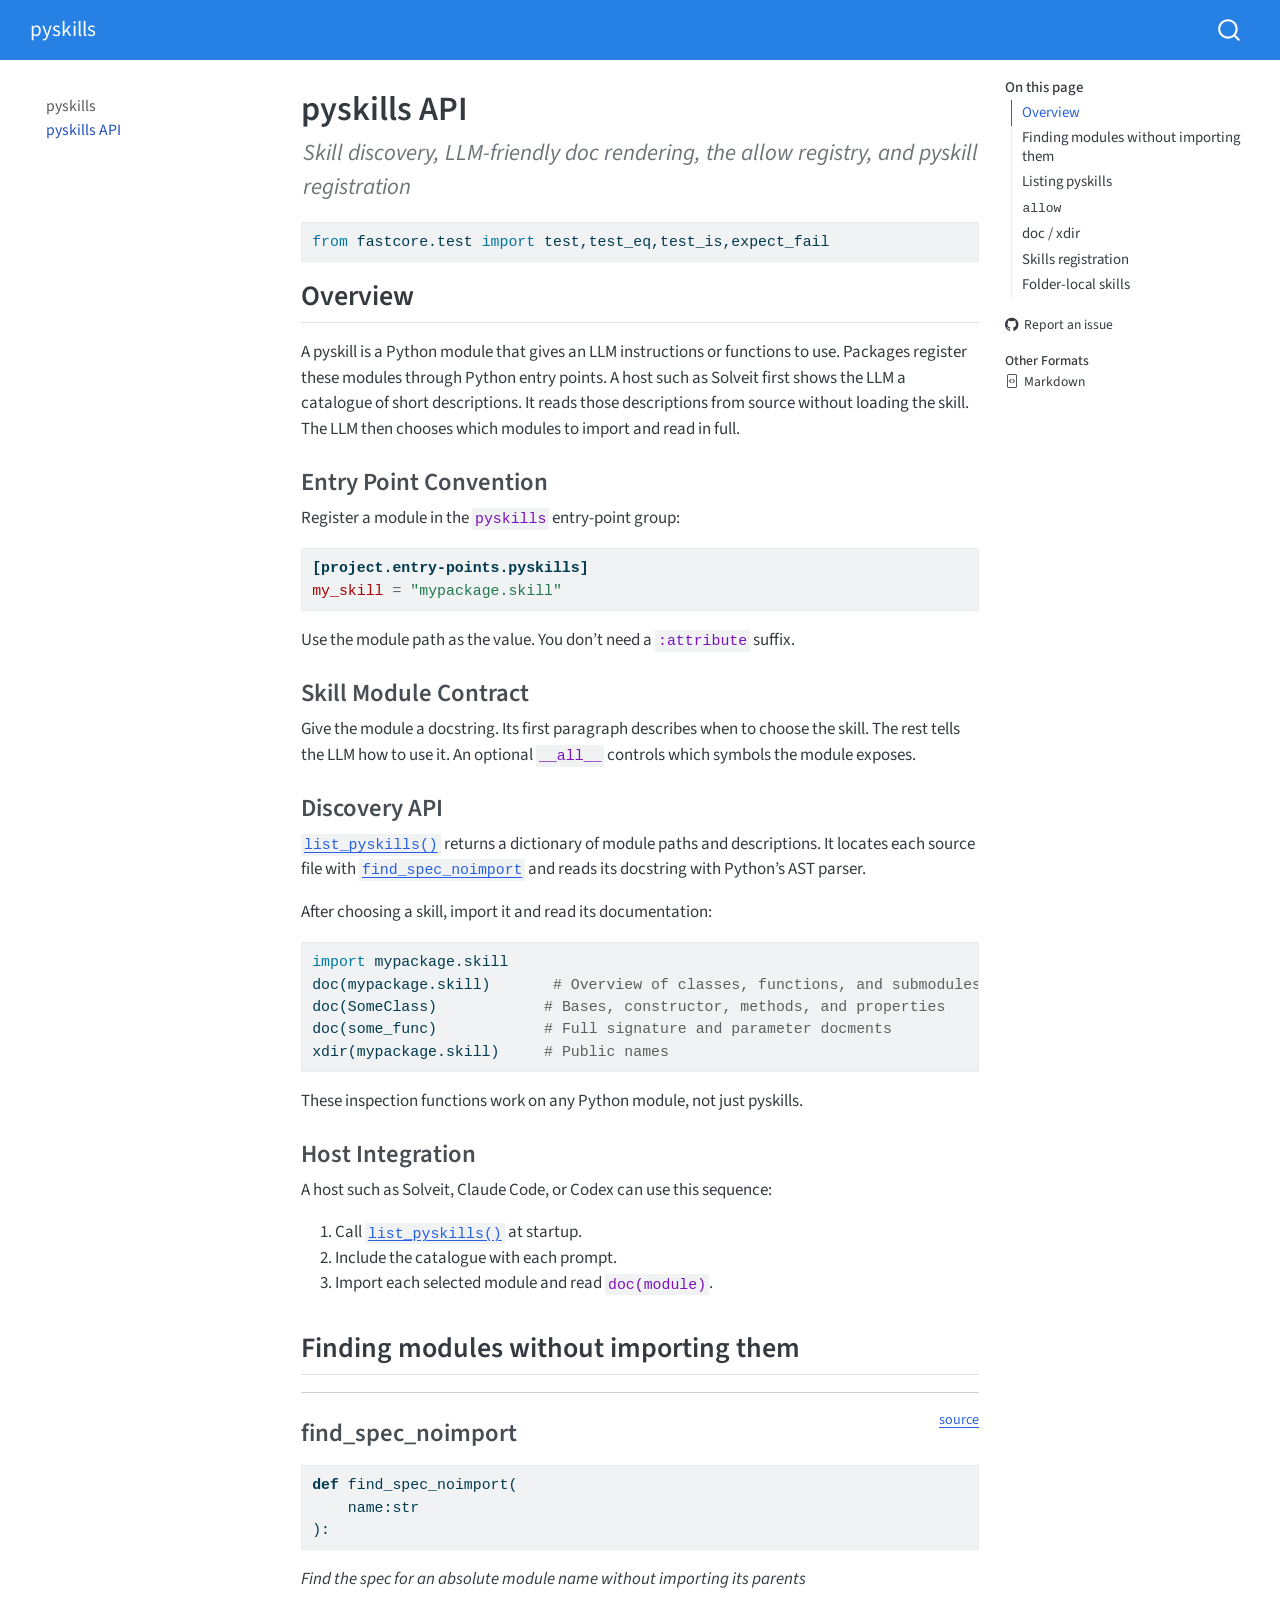
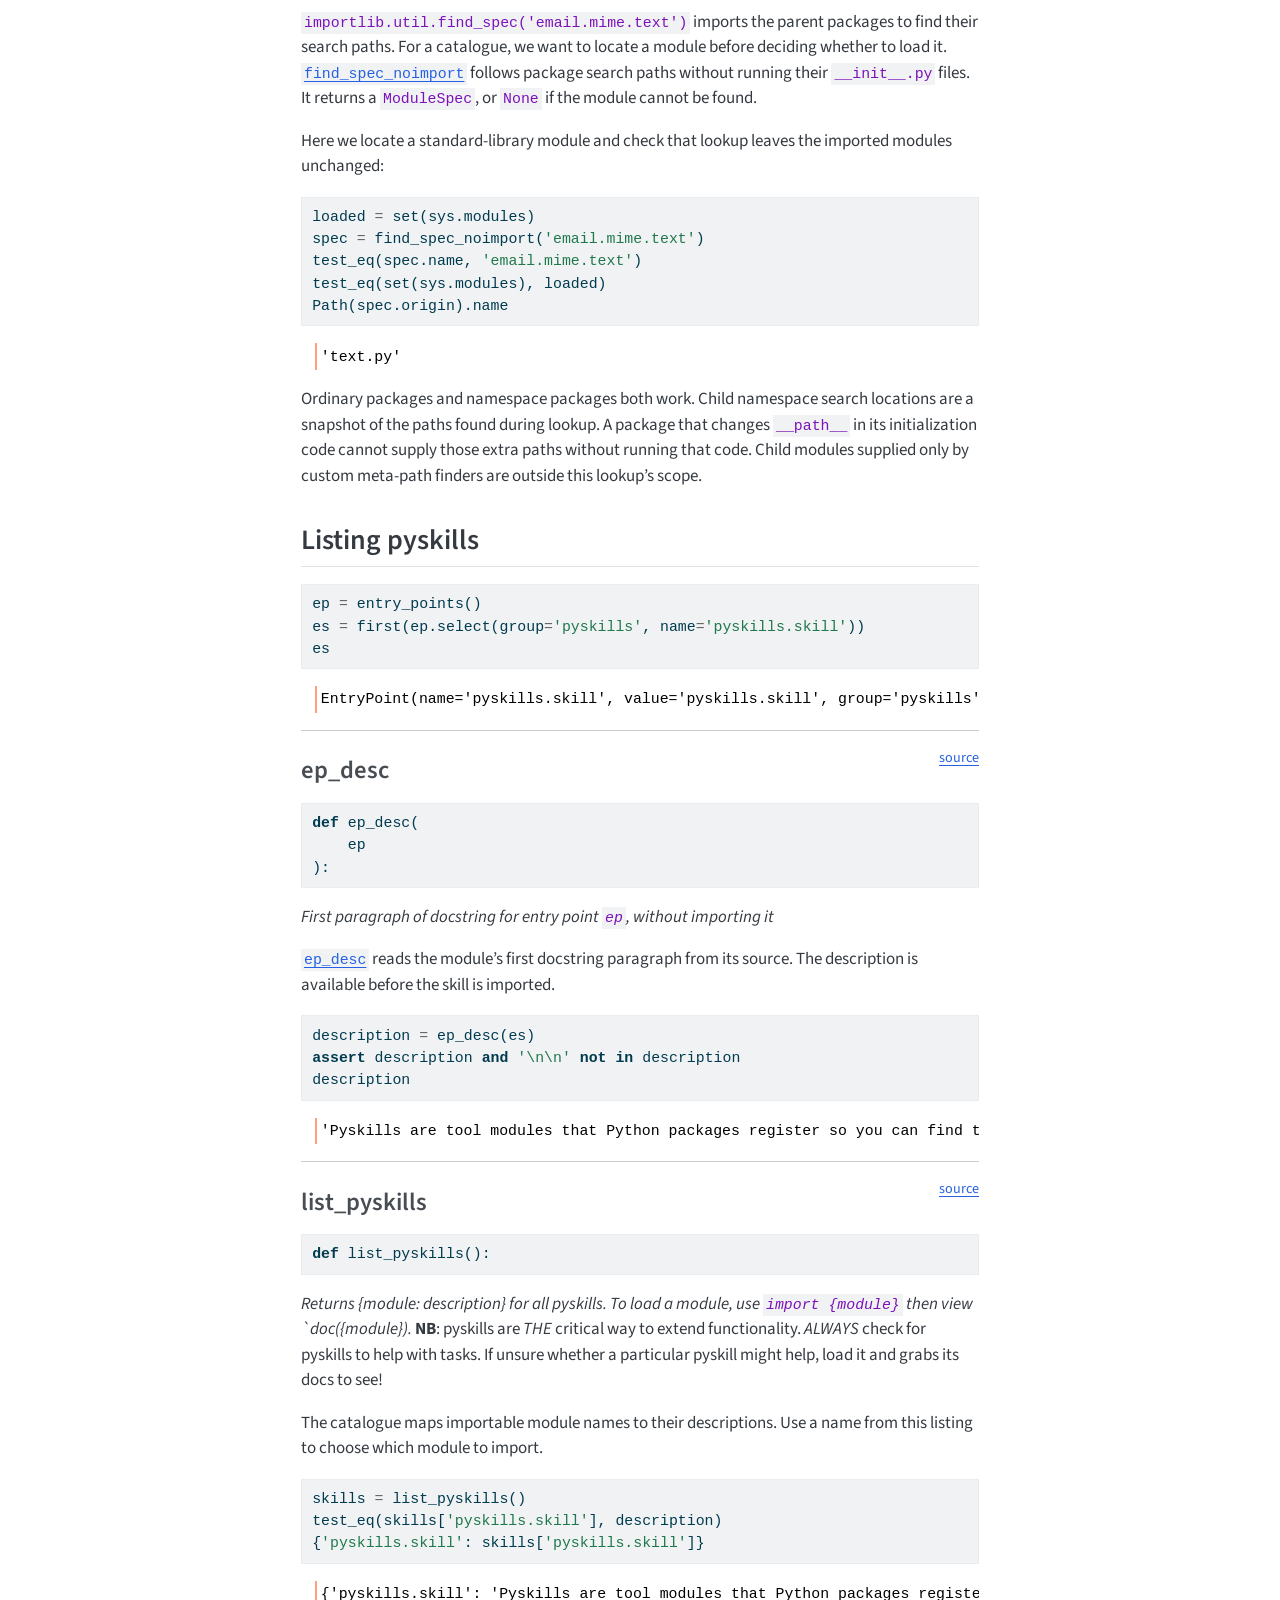
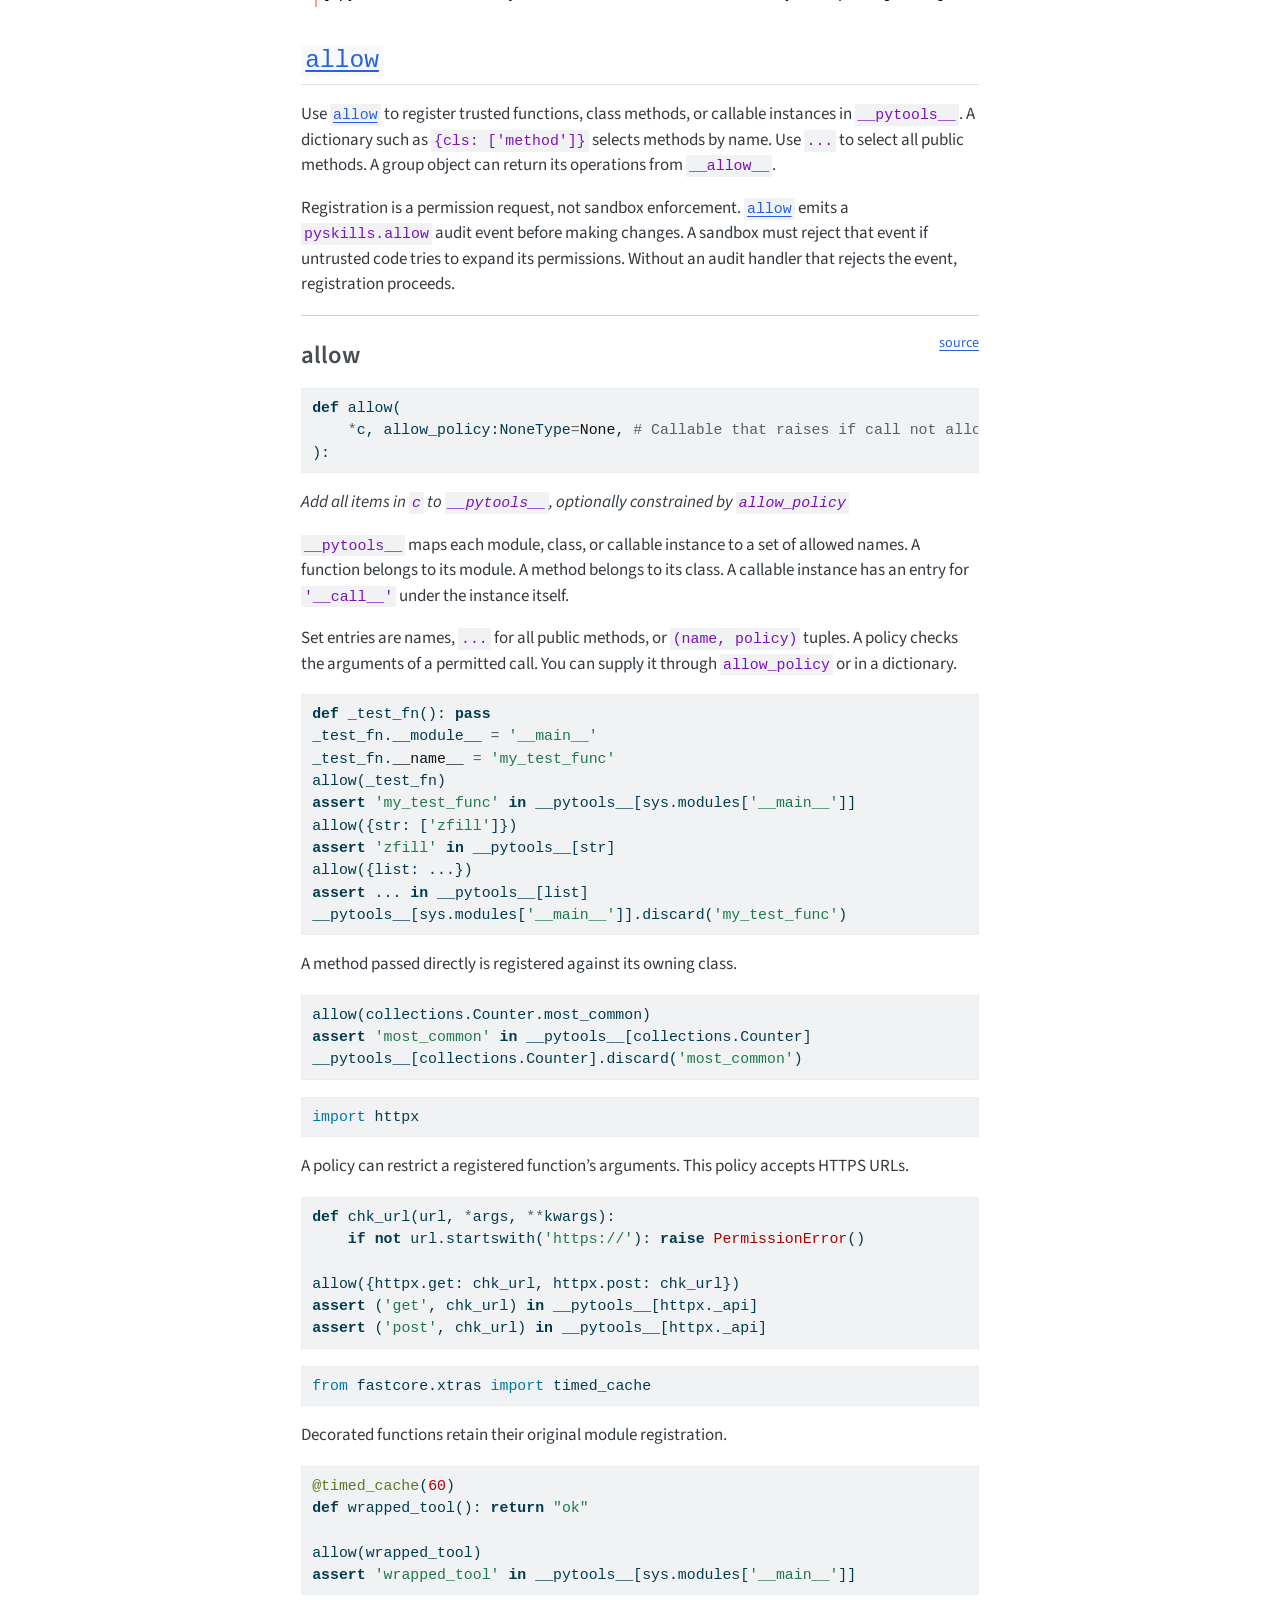
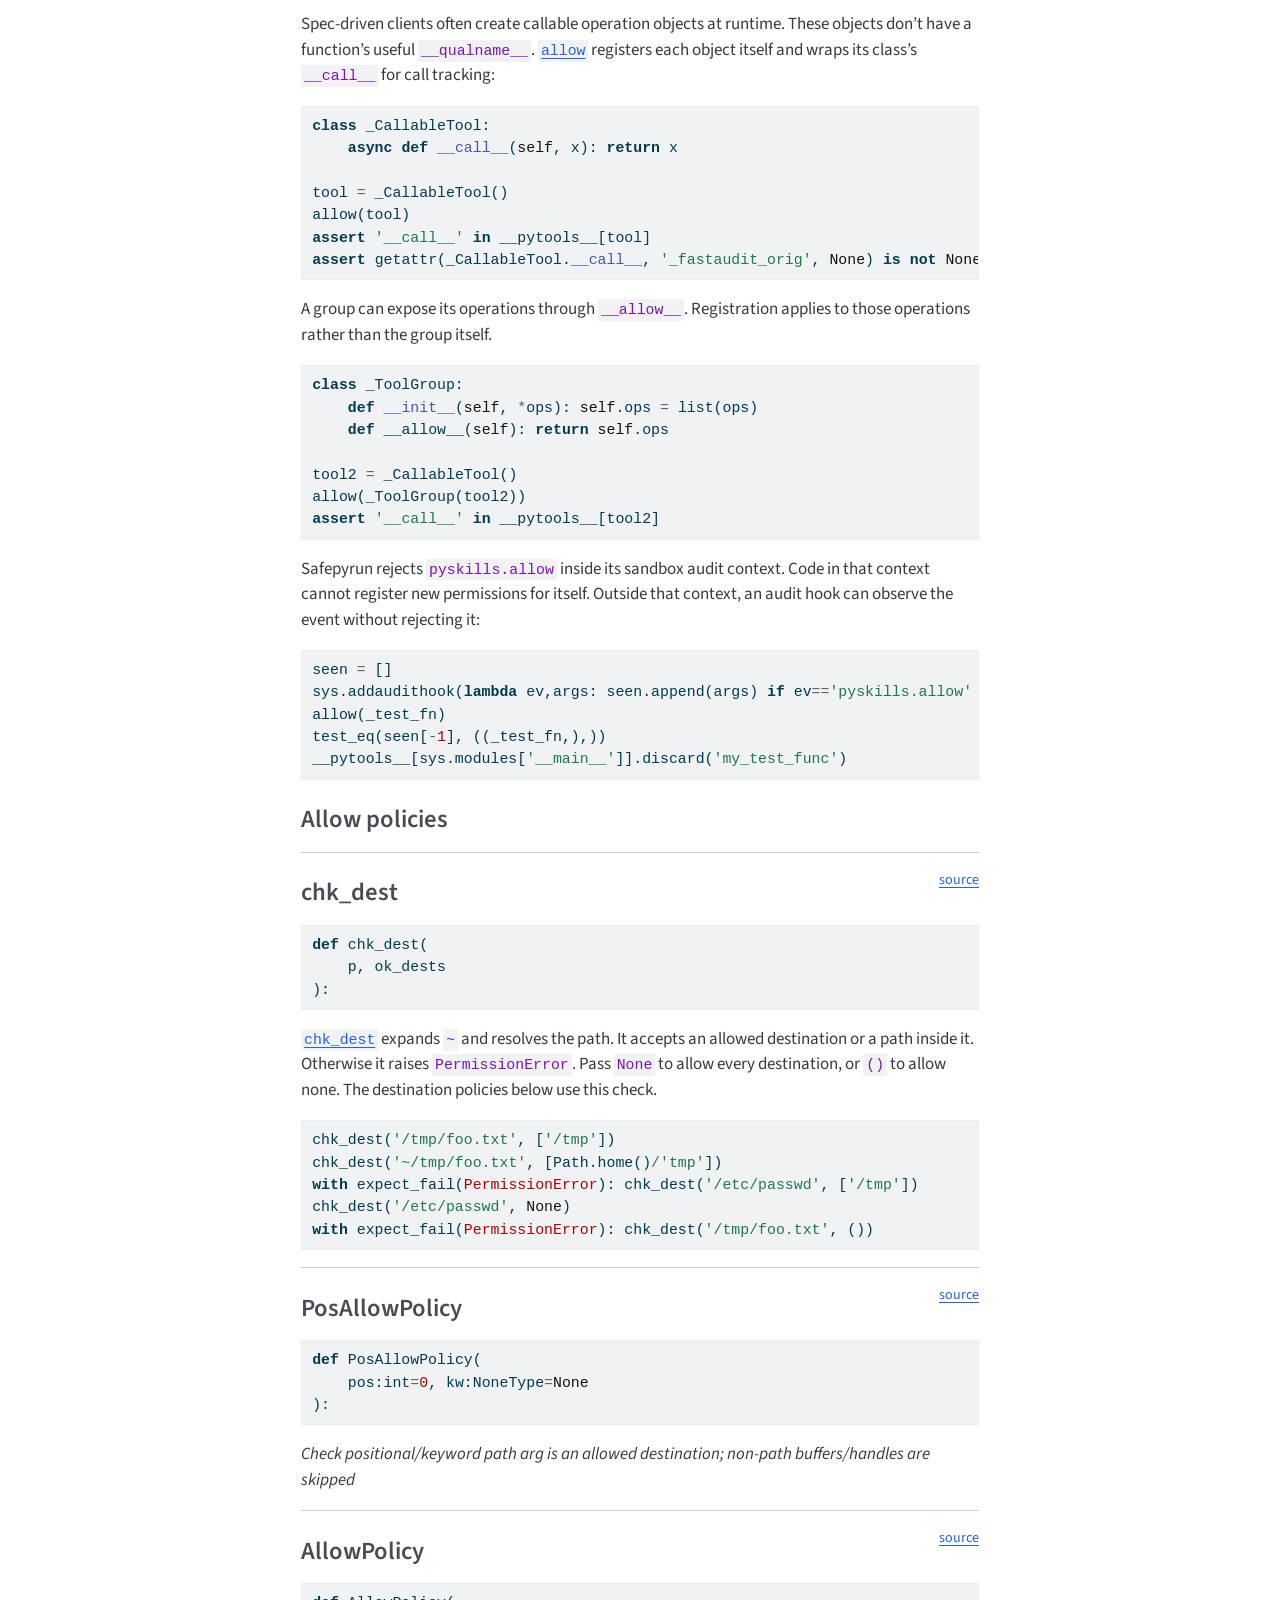
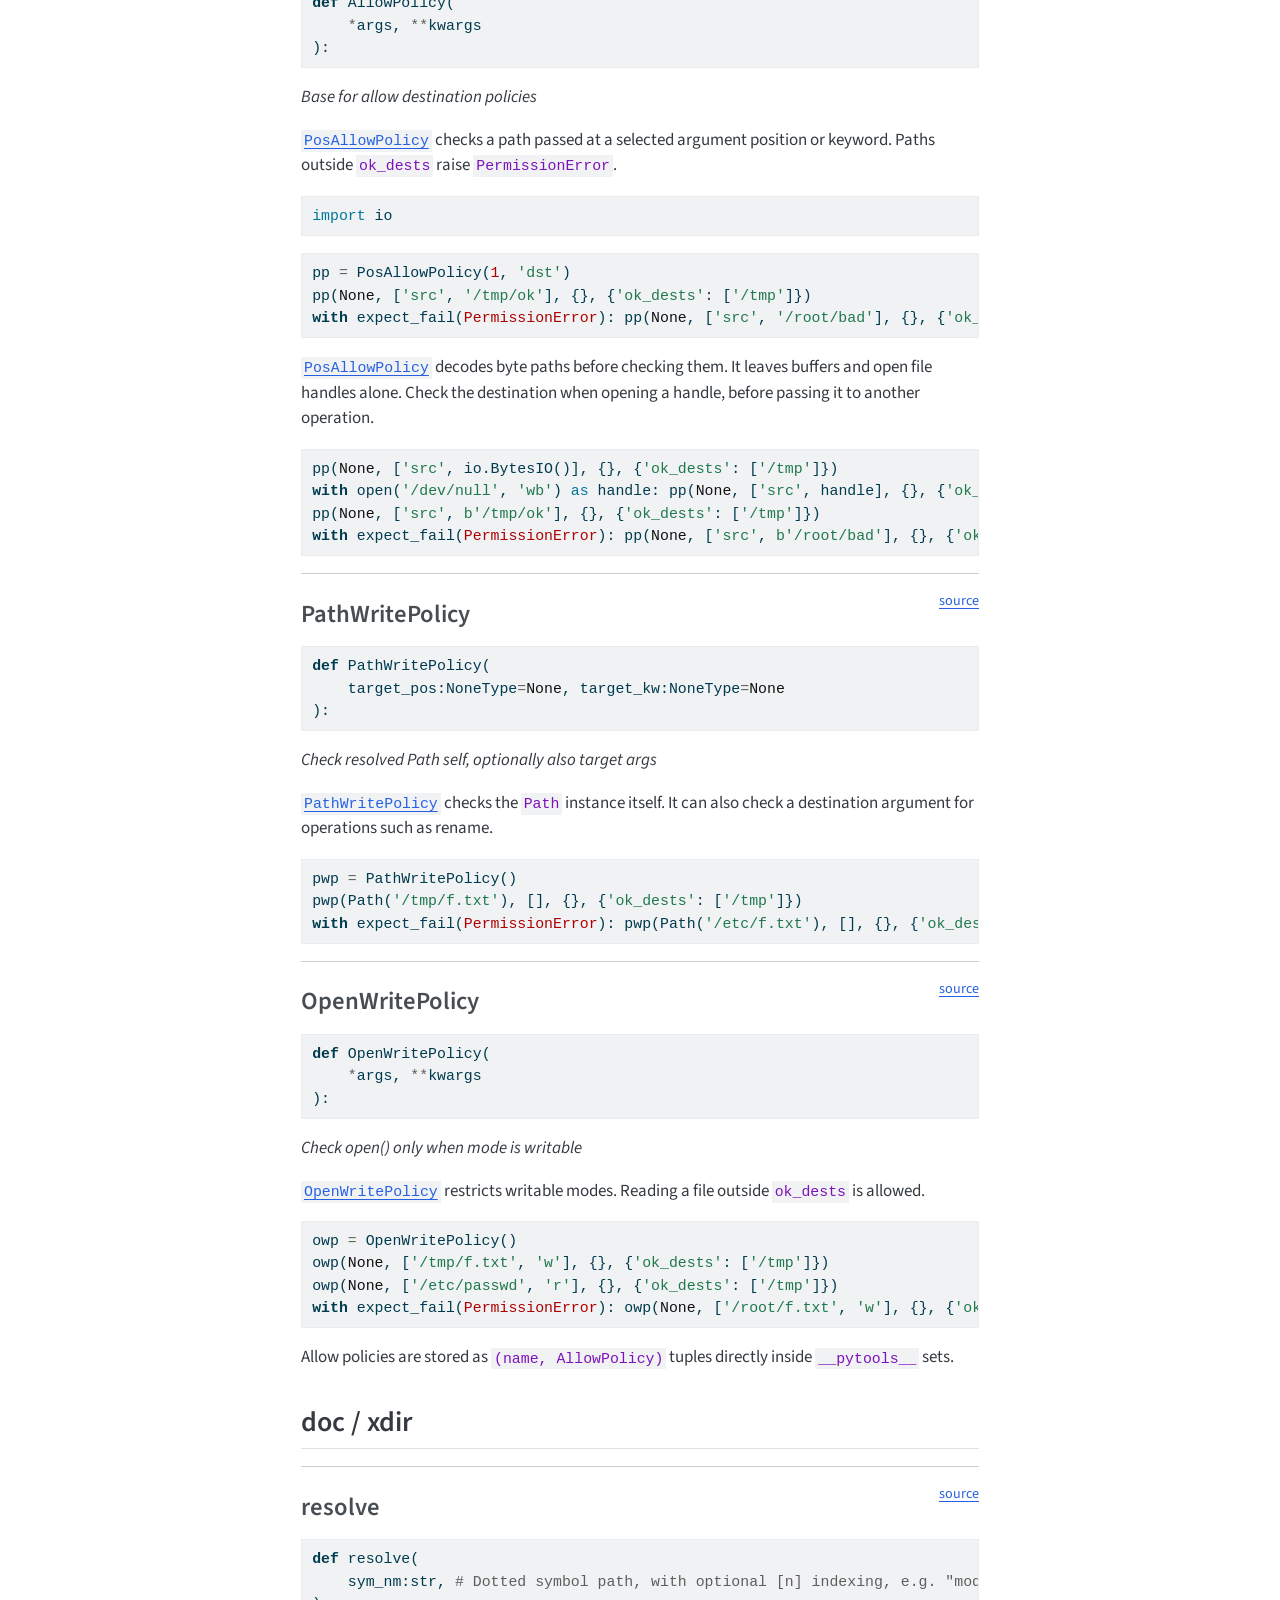
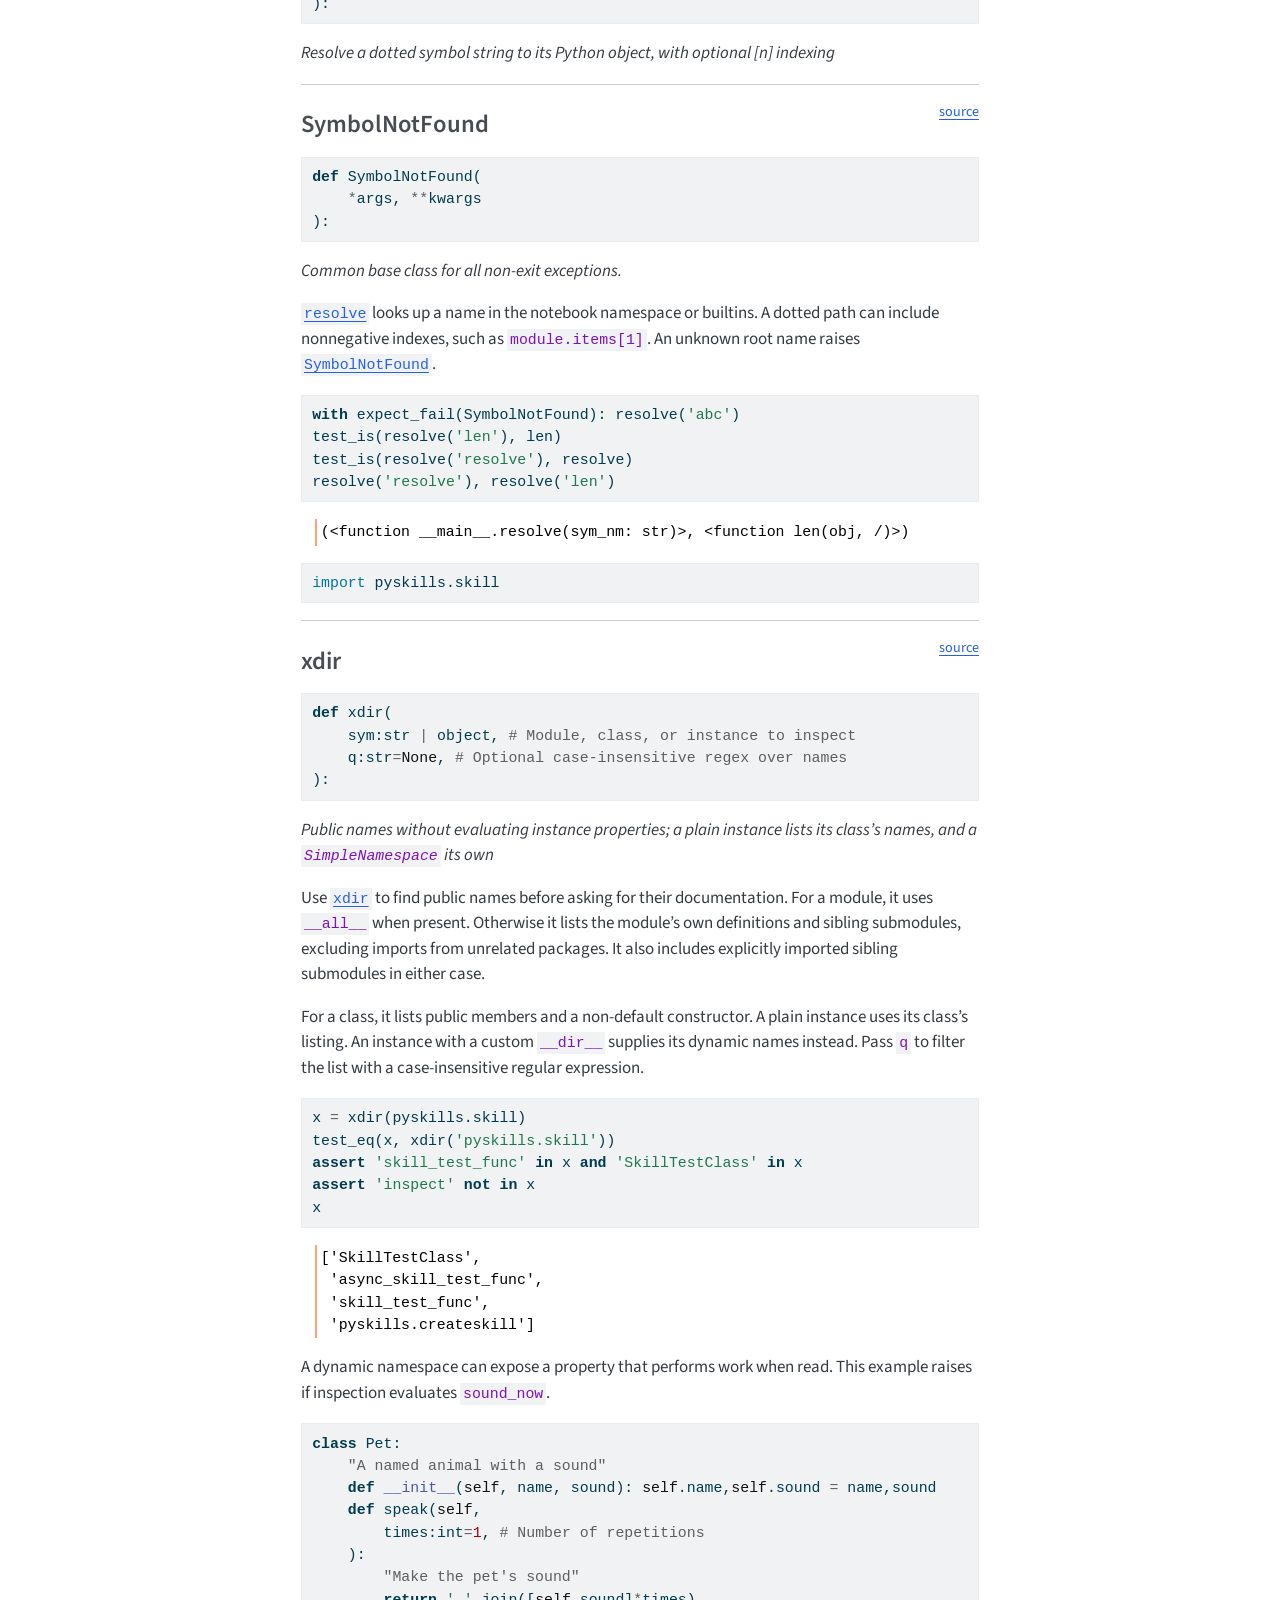
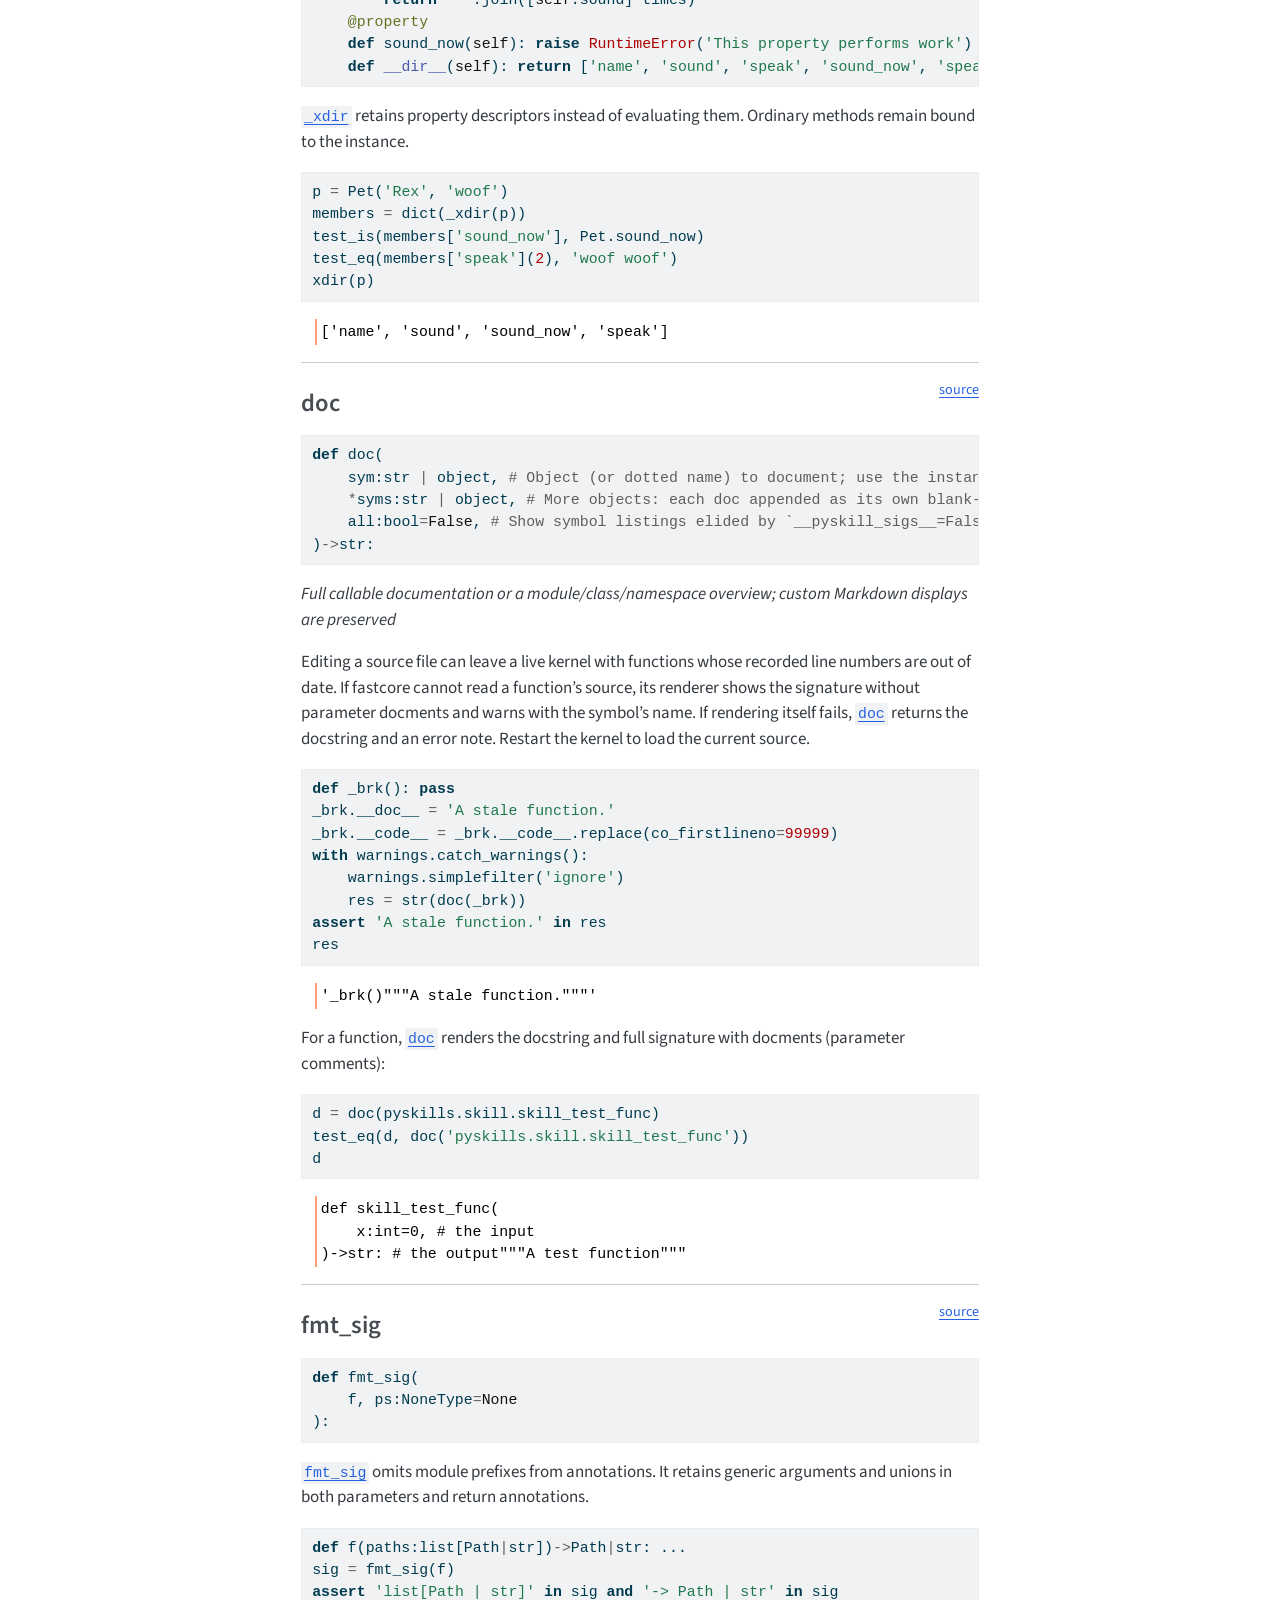
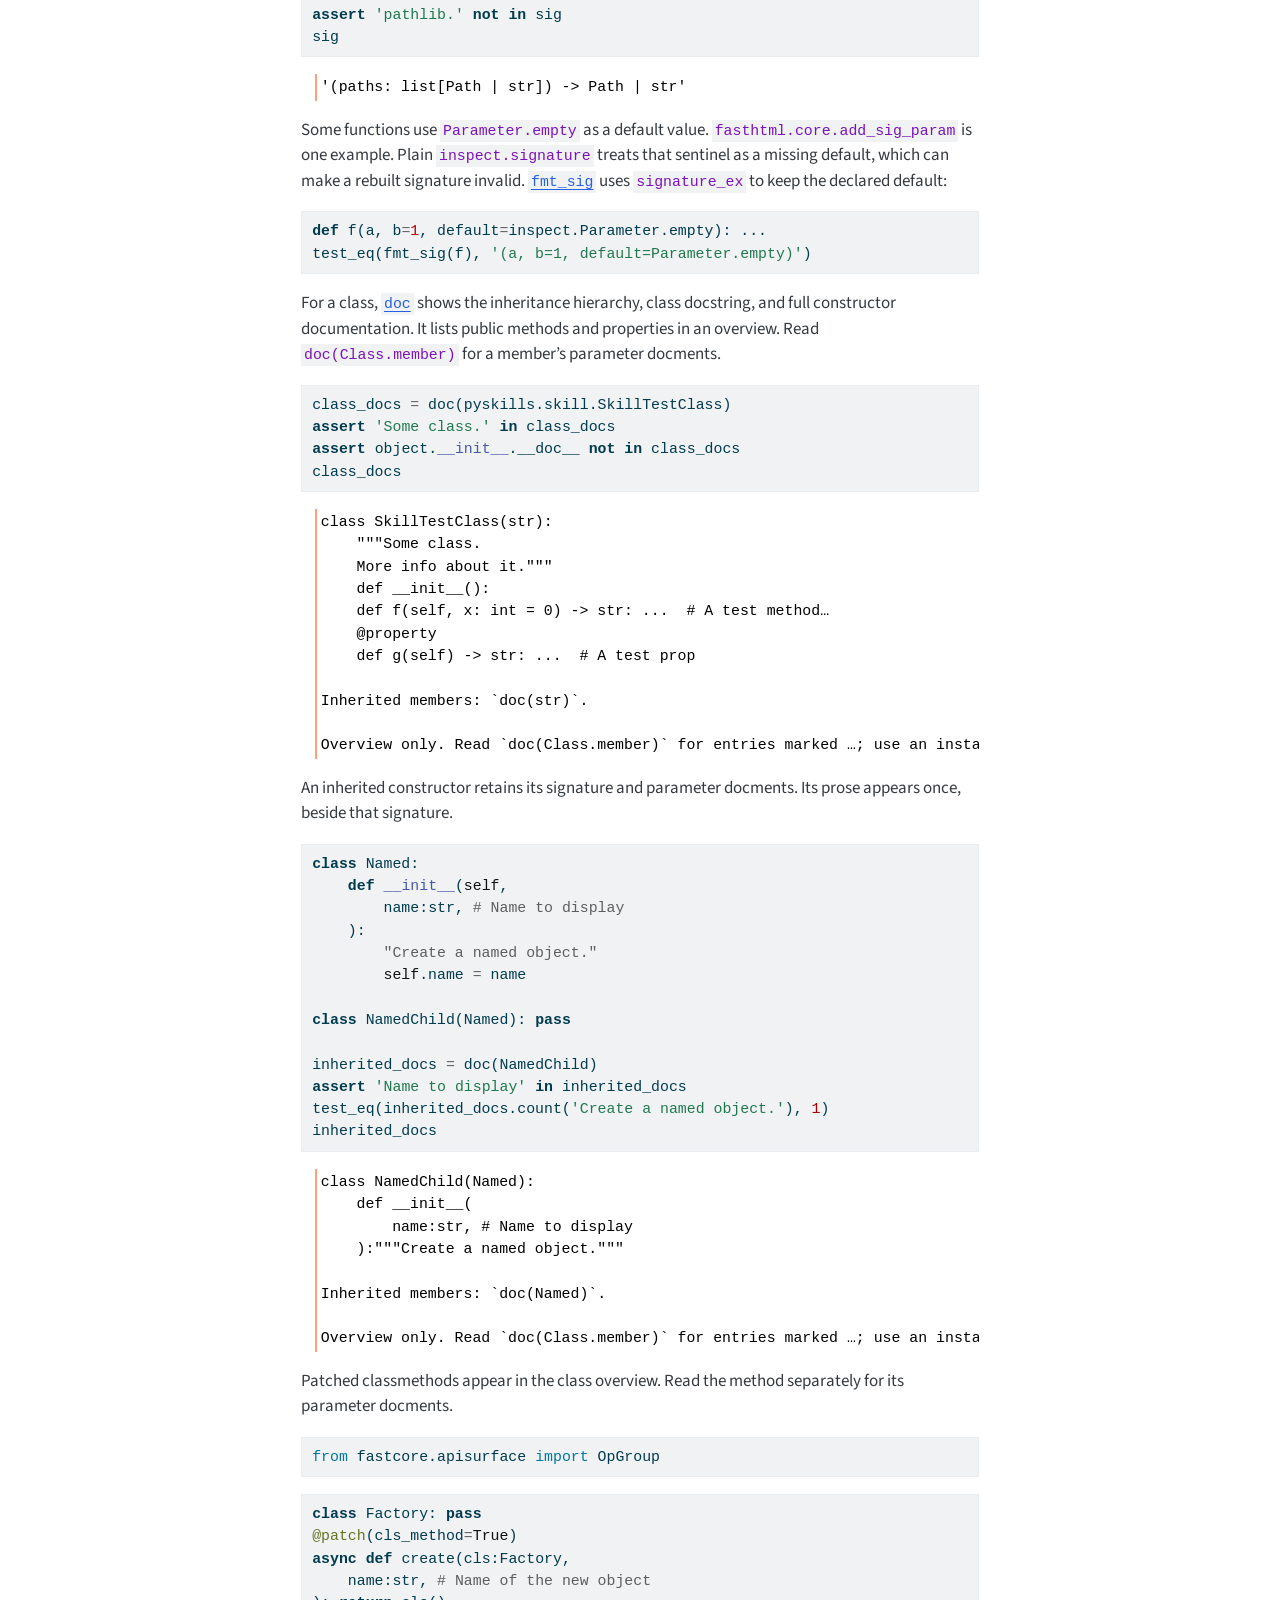
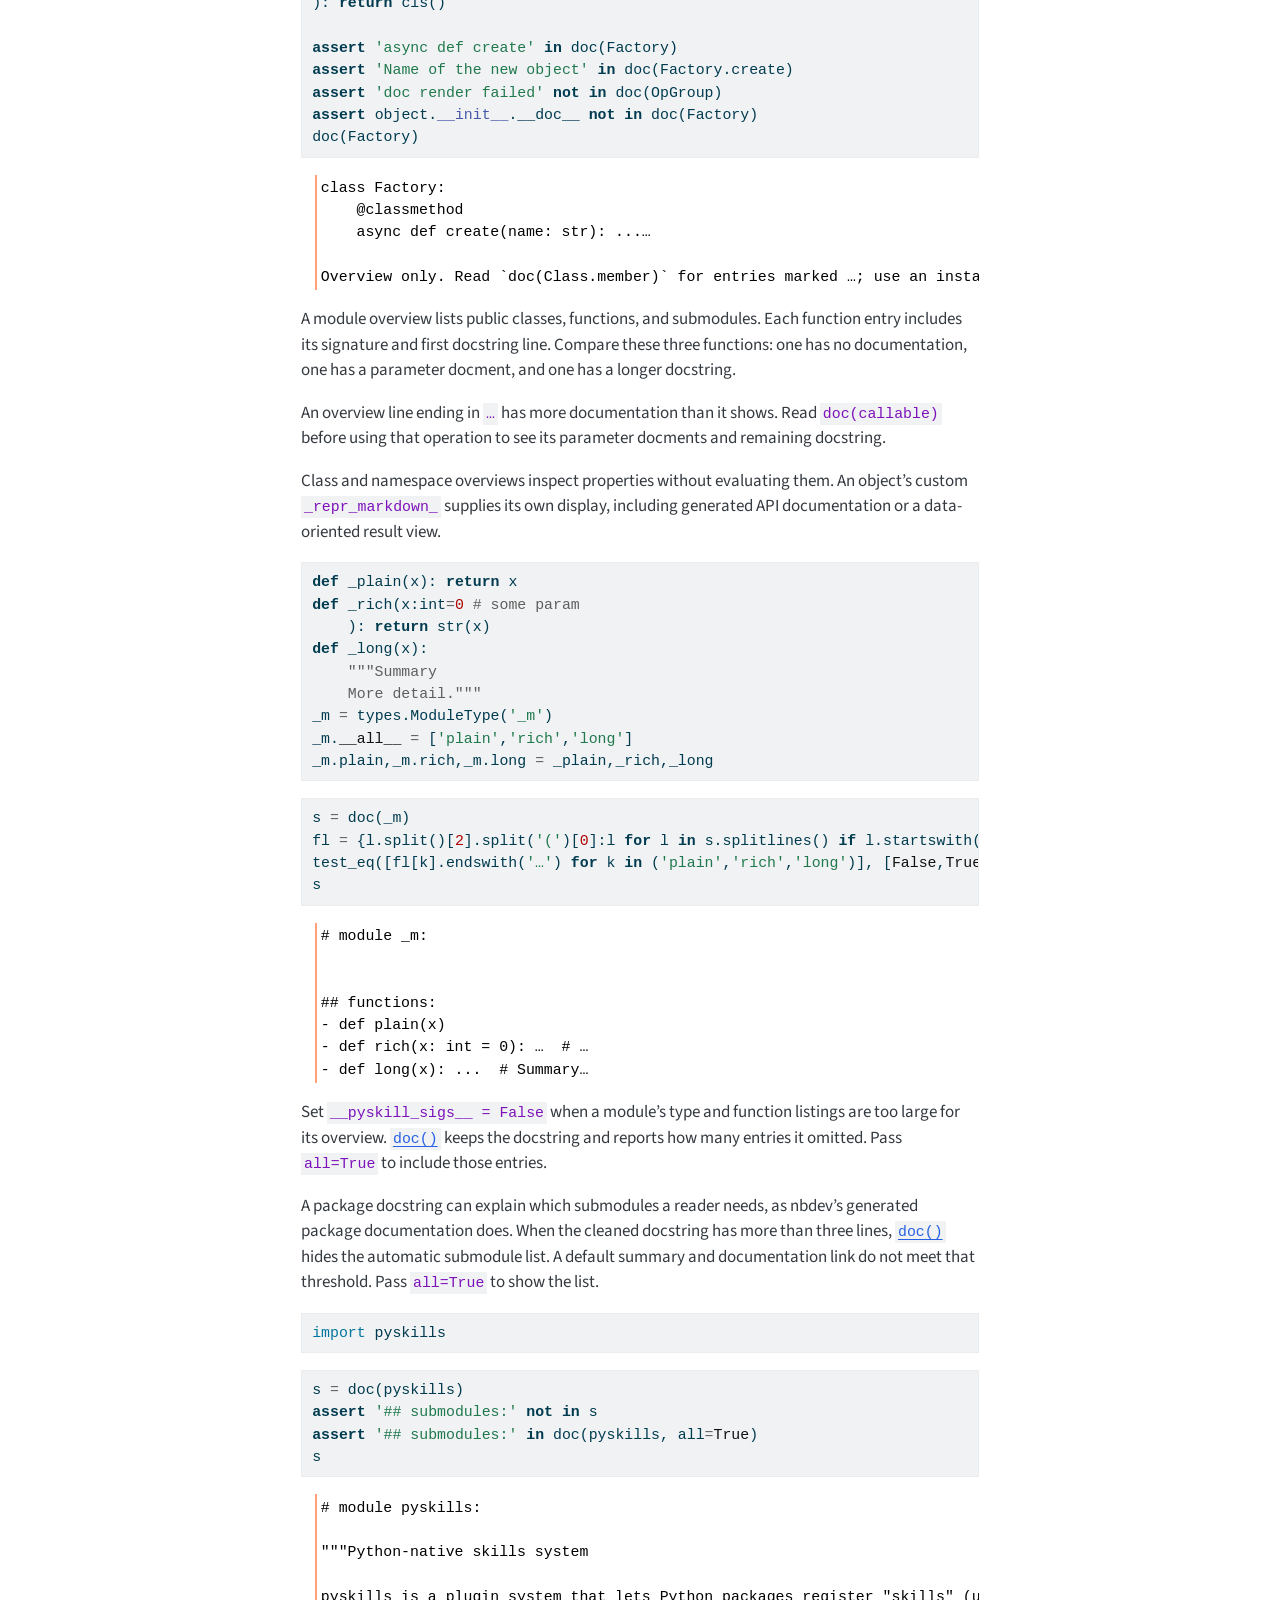
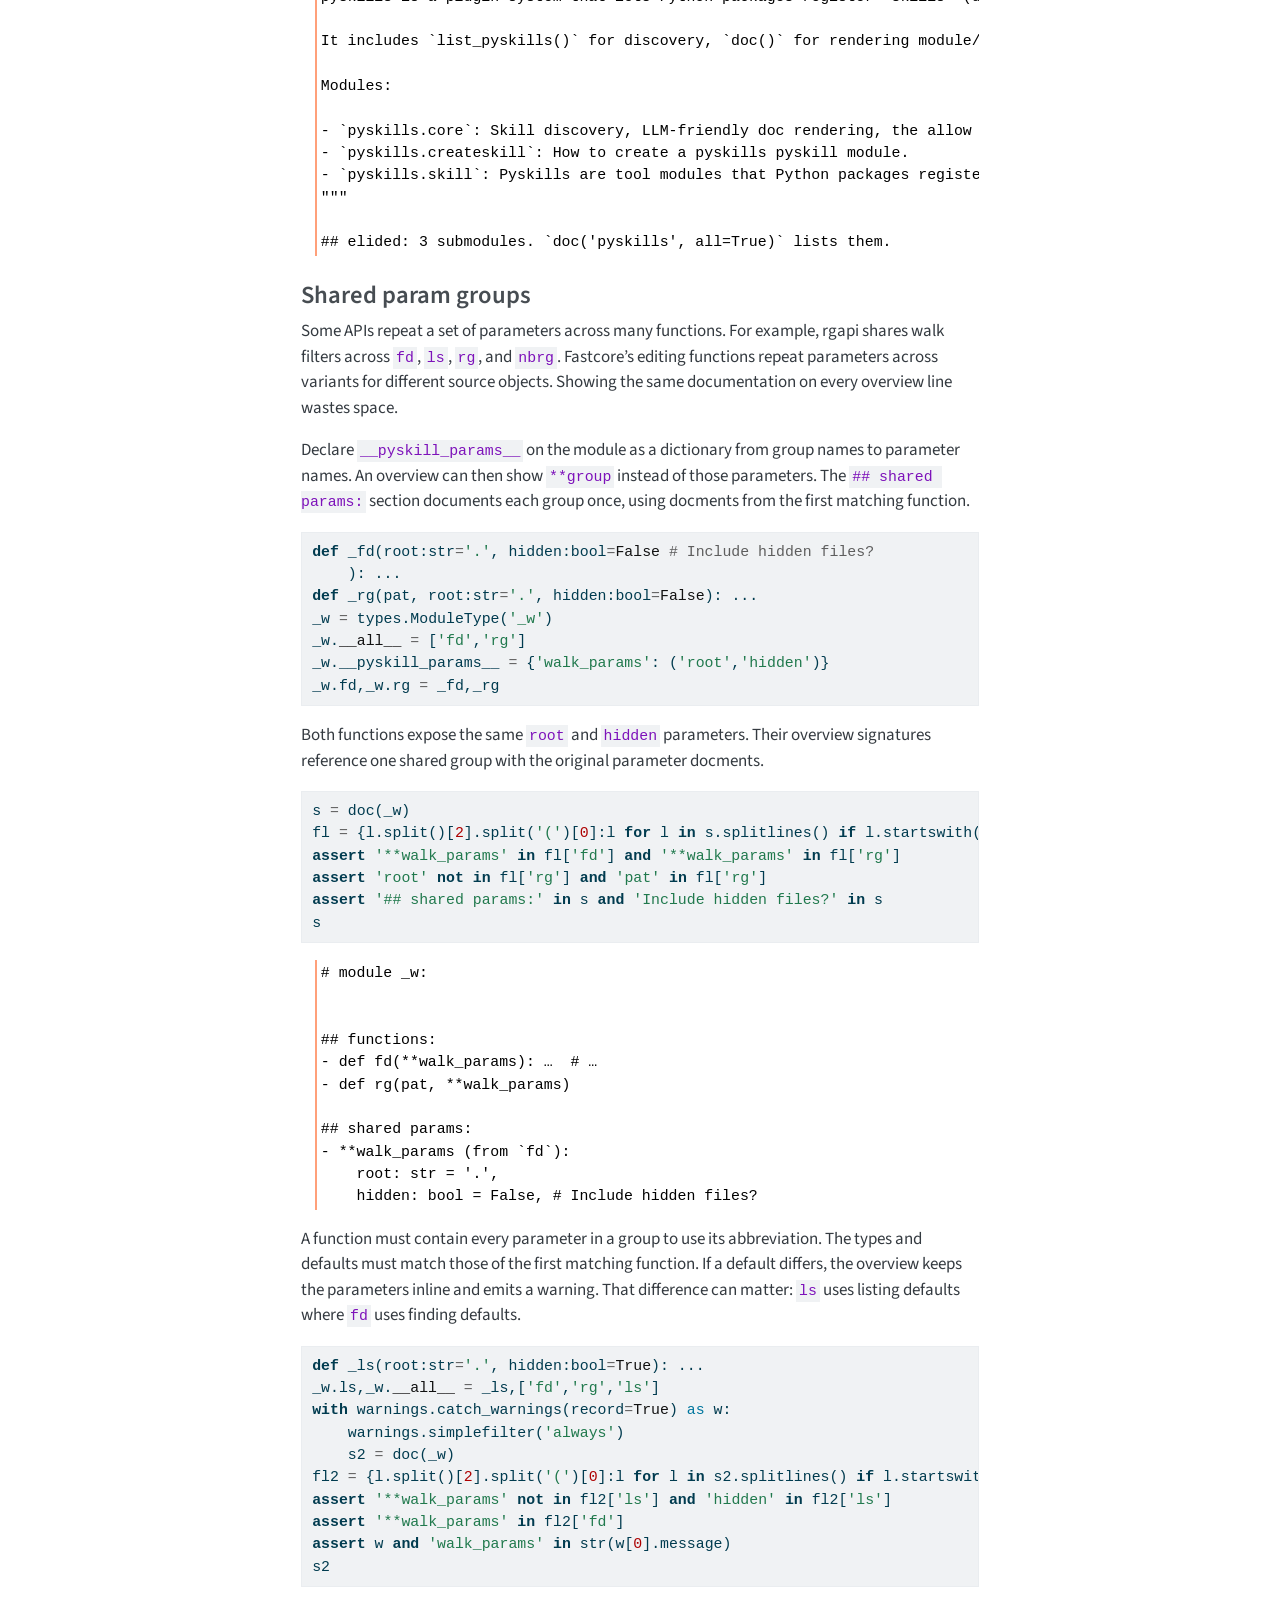
==== commit 46142d4c: "deploy: 3d0b665be34a57fae34fb147ab9f3f32dde9e73a" ====
--- a/core.html
+++ b/core.html
@@ -225,7 +225,7 @@
 
 
 <!-- WARNING: THIS FILE WAS AUTOGENERATED! DO NOT EDIT! -->
-<div id="32fdd031" class="cell" data-quarto-private-1="{&quot;key&quot;:&quot;execution&quot;,&quot;value&quot;:{&quot;iopub.execute_input&quot;:&quot;2026-09-09T12:03:33.718942+00:00&quot;,&quot;shell.execute_reply&quot;:&quot;2026-09-09T12:03:33.719736+00:00&quot;,&quot;total&quot;:0.0007955559999999195}}" data-execution_count="3">
+<div id="32fdd031" class="cell" data-quarto-private-1="{&quot;key&quot;:&quot;execution&quot;,&quot;value&quot;:{&quot;iopub.execute_input&quot;:&quot;2026-09-14T09:40:23.767158+00:00&quot;,&quot;shell.execute_reply&quot;:&quot;2026-09-14T09:40:23.767792+00:00&quot;,&quot;total&quot;:0.0006364000000047554}}" data-execution_count="3">
 <div class="code-copy-outer-scaffold"><div class="sourceCode cell-code" id="cb1"><pre class="sourceCode python code-with-copy"><code class="sourceCode python"><span id="cb1-1"><a href="#cb1-1" aria-hidden="true" tabindex="-1"></a><span class="im">from</span> fastcore.test <span class="im">import</span> test,test_eq,test_is,expect_fail</span></code></pre></div><button title="Copy to Clipboard" class="code-copy-button"><i class="bi"></i></button></div>
 </div>
 <section id="overview" class="level2">
@@ -265,7 +265,7 @@
 </section>
 <section id="finding-modules-without-importing-them" class="level2">
 <h2 class="anchored" data-anchor-id="finding-modules-without-importing-them">Finding modules without importing them</h2>
-<div id="43c2188f" class="cell" data-quarto-private-1="{&quot;key&quot;:&quot;execution&quot;,&quot;value&quot;:{&quot;iopub.execute_input&quot;:&quot;2026-09-09T12:03:33.721609+00:00&quot;,&quot;shell.execute_reply&quot;:&quot;2026-09-09T12:03:33.795140+00:00&quot;,&quot;total&quot;:0.07353725400000144}}" data-execution_count="5">
+<div id="46cd7fef" class="cell" data-quarto-private-1="{&quot;key&quot;:&quot;execution&quot;,&quot;value&quot;:{&quot;iopub.execute_input&quot;:&quot;2026-09-14T09:40:23.769211+00:00&quot;,&quot;shell.execute_reply&quot;:&quot;2026-09-14T09:40:23.834289+00:00&quot;,&quot;total&quot;:0.06508313799999854}}" data-execution_count="5">
 <hr>
 <p><a href="https://github.com/AnswerDotAI/pyskills/blob/main/pyskills/core.py#L79" target="_blank" style="float:right; font-size:smaller">source</a></p>
 <section id="find_spec_noimport" class="level3">
@@ -300,7 +300,7 @@
 <pre><code>EntryPoint(name='pyskills.skill', value='pyskills.skill', group='pyskills')</code></pre>
 </div>
 </div>
-<div id="9d41e61a" class="cell" data-quarto-private-1="{&quot;key&quot;:&quot;execution&quot;,&quot;value&quot;:{&quot;iopub.execute_input&quot;:&quot;2026-09-09T12:03:33.796525+00:00&quot;,&quot;shell.execute_reply&quot;:&quot;2026-09-09T12:03:33.798607+00:00&quot;,&quot;total&quot;:0.0020840539999937846}}" data-execution_count="7">
+<div id="03e17a79" class="cell" data-quarto-private-1="{&quot;key&quot;:&quot;execution&quot;,&quot;value&quot;:{&quot;iopub.execute_input&quot;:&quot;2026-09-14T09:40:23.835607+00:00&quot;,&quot;shell.execute_reply&quot;:&quot;2026-09-14T09:40:23.837820+00:00&quot;,&quot;total&quot;:0.002214600999998595}}" data-execution_count="7">
 <hr>
 <p><a href="https://github.com/AnswerDotAI/pyskills/blob/main/pyskills/core.py#L91" target="_blank" style="float:right; font-size:smaller">source</a></p>
 <section id="ep_desc" class="level3">
@@ -320,7 +320,7 @@
 <pre><code>'Pyskills are tool modules that Python packages register so you can find them without importing everything. `list_pyskills()` names the ones installed, with a one-line description each, and needs no imports. Load one with a normal import, then read its docs with `doc()`.'</code></pre>
 </div>
 </div>
-<div id="e0a5367d" class="cell" data-quarto-private-1="{&quot;key&quot;:&quot;execution&quot;,&quot;value&quot;:{&quot;iopub.execute_input&quot;:&quot;2026-09-09T12:03:33.799458+00:00&quot;,&quot;shell.execute_reply&quot;:&quot;2026-09-09T12:03:33.801299+00:00&quot;,&quot;total&quot;:0.001844052999999235}}" data-execution_count="9">
+<div id="e443fcda" class="cell" data-quarto-private-1="{&quot;key&quot;:&quot;execution&quot;,&quot;value&quot;:{&quot;iopub.execute_input&quot;:&quot;2026-09-14T09:40:23.838680+00:00&quot;,&quot;shell.execute_reply&quot;:&quot;2026-09-14T09:40:23.840533+00:00&quot;,&quot;total&quot;:0.0018552810000045383}}" data-execution_count="9">
 <hr>
 <p><a href="https://github.com/AnswerDotAI/pyskills/blob/main/pyskills/core.py#L103" target="_blank" style="float:right; font-size:smaller">source</a></p>
 <section id="list_pyskills" class="level3">
@@ -343,7 +343,7 @@
 <h2 class="anchored" data-anchor-id="allow"><a href="https://AnswerDotAI.github.io/pyskills/core.html#allow"><code>allow</code></a></h2>
 <p>Use <a href="https://AnswerDotAI.github.io/pyskills/core.html#allow"><code>allow</code></a> to register trusted functions, class methods, or callable instances in <code>__pytools__</code>. A dictionary such as <code>{cls: ['method']}</code> selects methods by name. Use <code>...</code> to select all public methods. A group object can return its operations from <code>__allow__</code>.</p>
 <p>Registration is a permission request, not sandbox enforcement. <a href="https://AnswerDotAI.github.io/pyskills/core.html#allow"><code>allow</code></a> emits a <code>pyskills.allow</code> audit event before making changes. A sandbox must reject that event if untrusted code tries to expand its permissions. Without an audit handler that rejects the event, registration proceeds.</p>
-<div id="137a06d0" class="cell" data-quarto-private-1="{&quot;key&quot;:&quot;execution&quot;,&quot;value&quot;:{&quot;iopub.execute_input&quot;:&quot;2026-09-09T12:03:33.805418+00:00&quot;,&quot;shell.execute_reply&quot;:&quot;2026-09-09T12:03:33.818153+00:00&quot;,&quot;total&quot;:0.01273837700000513}}" data-execution_count="12">
+<div id="d1f40462" class="cell" data-quarto-private-1="{&quot;key&quot;:&quot;execution&quot;,&quot;value&quot;:{&quot;iopub.execute_input&quot;:&quot;2026-09-14T09:40:23.844758+00:00&quot;,&quot;shell.execute_reply&quot;:&quot;2026-09-14T09:40:23.858720+00:00&quot;,&quot;total&quot;:0.013966250999999374}}" data-execution_count="12">
 <hr>
 <p><a href="https://github.com/AnswerDotAI/pyskills/blob/main/pyskills/core.py#L121" target="_blank" style="float:right; font-size:smaller">source</a></p>
 <section id="allow-1" class="level3">
@@ -374,7 +374,7 @@
 <span id="cb17-2"><a href="#cb17-2" aria-hidden="true" tabindex="-1"></a><span class="cf">assert</span> <span class="st">'most_common'</span> <span class="kw">in</span> __pytools__[collections.Counter]</span>
 <span id="cb17-3"><a href="#cb17-3" aria-hidden="true" tabindex="-1"></a>__pytools__[collections.Counter].discard(<span class="st">'most_common'</span>)</span></code></pre></div><button title="Copy to Clipboard" class="code-copy-button"><i class="bi"></i></button></div>
 </div>
-<div id="eb1f53ce" class="cell" data-quarto-private-1="{&quot;key&quot;:&quot;execution&quot;,&quot;value&quot;:{&quot;iopub.execute_input&quot;:&quot;2026-09-09T12:03:33.818530+00:00&quot;,&quot;shell.execute_reply&quot;:&quot;2026-09-09T12:03:33.831323+00:00&quot;,&quot;total&quot;:0.012795042999997008}}" data-execution_count="13">
+<div id="eb1f53ce" class="cell" data-quarto-private-1="{&quot;key&quot;:&quot;execution&quot;,&quot;value&quot;:{&quot;iopub.execute_input&quot;:&quot;2026-09-14T09:40:23.859085+00:00&quot;,&quot;shell.execute_reply&quot;:&quot;2026-09-14T09:40:23.872597+00:00&quot;,&quot;total&quot;:0.013515515000001699}}" data-execution_count="13">
 <div class="code-copy-outer-scaffold"><div class="sourceCode cell-code" id="cb18"><pre class="sourceCode python code-with-copy"><code class="sourceCode python"><span id="cb18-1"><a href="#cb18-1" aria-hidden="true" tabindex="-1"></a><span class="im">import</span> httpx</span></code></pre></div><button title="Copy to Clipboard" class="code-copy-button"><i class="bi"></i></button></div>
 </div>
 <p>A policy can restrict a registered function’s arguments. This policy accepts HTTPS URLs.</p>
@@ -386,7 +386,7 @@
 <span id="cb19-5"><a href="#cb19-5" aria-hidden="true" tabindex="-1"></a><span class="cf">assert</span> (<span class="st">'get'</span>, chk_url) <span class="kw">in</span> __pytools__[httpx._api]</span>
 <span id="cb19-6"><a href="#cb19-6" aria-hidden="true" tabindex="-1"></a><span class="cf">assert</span> (<span class="st">'post'</span>, chk_url) <span class="kw">in</span> __pytools__[httpx._api]</span></code></pre></div><button title="Copy to Clipboard" class="code-copy-button"><i class="bi"></i></button></div>
 </div>
-<div id="e2230921" class="cell" data-quarto-private-1="{&quot;key&quot;:&quot;execution&quot;,&quot;value&quot;:{&quot;iopub.execute_input&quot;:&quot;2026-09-09T12:03:33.831557+00:00&quot;,&quot;shell.execute_reply&quot;:&quot;2026-09-09T12:03:33.831993+00:00&quot;,&quot;total&quot;:0.00043765799999562205}}" data-execution_count="14">
+<div id="e2230921" class="cell" data-quarto-private-1="{&quot;key&quot;:&quot;execution&quot;,&quot;value&quot;:{&quot;iopub.execute_input&quot;:&quot;2026-09-14T09:40:23.872865+00:00&quot;,&quot;shell.execute_reply&quot;:&quot;2026-09-14T09:40:23.873358+00:00&quot;,&quot;total&quot;:0.0004950289999996471}}" data-execution_count="14">
 <div class="code-copy-outer-scaffold"><div class="sourceCode cell-code" id="cb20"><pre class="sourceCode python code-with-copy"><code class="sourceCode python"><span id="cb20-1"><a href="#cb20-1" aria-hidden="true" tabindex="-1"></a><span class="im">from</span> fastcore.xtras <span class="im">import</span> timed_cache</span></code></pre></div><button title="Copy to Clipboard" class="code-copy-button"><i class="bi"></i></button></div>
 </div>
 <p>Decorated functions retain their original module registration.</p>
@@ -427,7 +427,7 @@
 </div>
 <section id="allow-policies" class="level3">
 <h3 class="anchored" data-anchor-id="allow-policies">Allow policies</h3>
-<div id="e1ac735b" class="cell" data-quarto-private-1="{&quot;key&quot;:&quot;execution&quot;,&quot;value&quot;:{&quot;iopub.execute_input&quot;:&quot;2026-09-09T12:03:33.833495+00:00&quot;,&quot;shell.execute_reply&quot;:&quot;2026-09-09T12:03:33.835557+00:00&quot;,&quot;total&quot;:0.0020642340000023296}}" data-execution_count="16">
+<div id="720c2040" class="cell" data-quarto-private-1="{&quot;key&quot;:&quot;execution&quot;,&quot;value&quot;:{&quot;iopub.execute_input&quot;:&quot;2026-09-14T09:40:23.874928+00:00&quot;,&quot;shell.execute_reply&quot;:&quot;2026-09-14T09:40:23.877078+00:00&quot;,&quot;total&quot;:0.002151693999998372}}" data-execution_count="16">
 <hr>
 <p><a href="https://github.com/AnswerDotAI/pyskills/blob/main/pyskills/core.py#L168" target="_blank" style="float:right; font-size:smaller">source</a></p>
 <section id="chk_dest" class="level3">
@@ -445,7 +445,7 @@
 <span id="cb26-4"><a href="#cb26-4" aria-hidden="true" tabindex="-1"></a>chk_dest(<span class="st">'/etc/passwd'</span>, <span class="va">None</span>)</span>
 <span id="cb26-5"><a href="#cb26-5" aria-hidden="true" tabindex="-1"></a><span class="cf">with</span> expect_fail(<span class="pp">PermissionError</span>): chk_dest(<span class="st">'/tmp/foo.txt'</span>, ())</span></code></pre></div><button title="Copy to Clipboard" class="code-copy-button"><i class="bi"></i></button></div>
 </div>
-<div id="c8d1315a" class="cell" data-quarto-private-1="{&quot;key&quot;:&quot;execution&quot;,&quot;value&quot;:{&quot;iopub.execute_input&quot;:&quot;2026-09-09T12:03:33.836850+00:00&quot;,&quot;shell.execute_reply&quot;:&quot;2026-09-09T12:03:33.838672+00:00&quot;,&quot;total&quot;:0.0018253650000019661}}" data-execution_count="18">
+<div id="3b2e3f93" class="cell" data-quarto-private-1="{&quot;key&quot;:&quot;execution&quot;,&quot;value&quot;:{&quot;iopub.execute_input&quot;:&quot;2026-09-14T09:40:23.878394+00:00&quot;,&quot;shell.execute_reply&quot;:&quot;2026-09-14T09:40:23.880249+00:00&quot;,&quot;total&quot;:0.0018579729999999017}}" data-execution_count="18">
 <hr>
 <p><a href="https://github.com/AnswerDotAI/pyskills/blob/main/pyskills/core.py#L179" target="_blank" style="float:right; font-size:smaller">source</a></p>
 <section id="posallowpolicy" class="level3">
@@ -456,7 +456,7 @@
 <p><em>Check positional/keyword path arg is an allowed destination; non-path buffers/handles are skipped</em></p>
 </section>
 </div>
-<div id="f0860df6" class="cell" data-quarto-private-1="{&quot;key&quot;:&quot;execution&quot;,&quot;value&quot;:{&quot;iopub.execute_input&quot;:&quot;2026-09-09T12:03:33.838742+00:00&quot;,&quot;shell.execute_reply&quot;:&quot;2026-09-09T12:03:33.840522+00:00&quot;,&quot;total&quot;:0.0017824910000001637}}" data-execution_count="19">
+<div id="9a3a8b3a" class="cell" data-quarto-private-1="{&quot;key&quot;:&quot;execution&quot;,&quot;value&quot;:{&quot;iopub.execute_input&quot;:&quot;2026-09-14T09:40:23.880317+00:00&quot;,&quot;shell.execute_reply&quot;:&quot;2026-09-14T09:40:23.882141+00:00&quot;,&quot;total&quot;:0.0018264369999982932}}" data-execution_count="19">
 <hr>
 <p><a href="https://github.com/AnswerDotAI/pyskills/blob/main/pyskills/core.py#L175" target="_blank" style="float:right; font-size:smaller">source</a></p>
 <section id="allowpolicy" class="level3">
@@ -468,7 +468,7 @@
 </section>
 </div>
 <p><a href="https://AnswerDotAI.github.io/pyskills/core.html#posallowpolicy"><code>PosAllowPolicy</code></a> checks a path passed at a selected argument position or keyword. Paths outside <code>ok_dests</code> raise <code>PermissionError</code>.</p>
-<div id="bd2f1fea" class="cell" data-quarto-private-1="{&quot;key&quot;:&quot;execution&quot;,&quot;value&quot;:{&quot;iopub.execute_input&quot;:&quot;2026-09-09T12:03:33.840588+00:00&quot;,&quot;shell.execute_reply&quot;:&quot;2026-09-09T12:03:33.840964+00:00&quot;,&quot;total&quot;:0.00037751800000762614}}" data-execution_count="20">
+<div id="bd2f1fea" class="cell" data-quarto-private-1="{&quot;key&quot;:&quot;execution&quot;,&quot;value&quot;:{&quot;iopub.execute_input&quot;:&quot;2026-09-14T09:40:23.882210+00:00&quot;,&quot;shell.execute_reply&quot;:&quot;2026-09-14T09:40:23.882620+00:00&quot;,&quot;total&quot;:0.00041217100000068285}}" data-execution_count="20">
 <div class="code-copy-outer-scaffold"><div class="sourceCode cell-code" id="cb29"><pre class="sourceCode python code-with-copy"><code class="sourceCode python"><span id="cb29-1"><a href="#cb29-1" aria-hidden="true" tabindex="-1"></a><span class="im">import</span> io</span></code></pre></div><button title="Copy to Clipboard" class="code-copy-button"><i class="bi"></i></button></div>
 </div>
 <div id="56ceabcb" class="cell">
@@ -483,7 +483,7 @@
 <span id="cb31-3"><a href="#cb31-3" aria-hidden="true" tabindex="-1"></a>pp(<span class="va">None</span>, [<span class="st">'src'</span>, <span class="st">b'/tmp/ok'</span>], {}, {<span class="st">'ok_dests'</span>: [<span class="st">'/tmp'</span>]})</span>
 <span id="cb31-4"><a href="#cb31-4" aria-hidden="true" tabindex="-1"></a><span class="cf">with</span> expect_fail(<span class="pp">PermissionError</span>): pp(<span class="va">None</span>, [<span class="st">'src'</span>, <span class="st">b'/root/bad'</span>], {}, {<span class="st">'ok_dests'</span>: [<span class="st">'/tmp'</span>]})</span></code></pre></div><button title="Copy to Clipboard" class="code-copy-button"><i class="bi"></i></button></div>
 </div>
-<div id="81167117" class="cell" data-quarto-private-1="{&quot;key&quot;:&quot;execution&quot;,&quot;value&quot;:{&quot;iopub.execute_input&quot;:&quot;2026-09-09T12:03:33.842249+00:00&quot;,&quot;shell.execute_reply&quot;:&quot;2026-09-09T12:03:33.844043+00:00&quot;,&quot;total&quot;:0.001796120999998152}}" data-execution_count="22">
+<div id="08db5948" class="cell" data-quarto-private-1="{&quot;key&quot;:&quot;execution&quot;,&quot;value&quot;:{&quot;iopub.execute_input&quot;:&quot;2026-09-14T09:40:23.883892+00:00&quot;,&quot;shell.execute_reply&quot;:&quot;2026-09-14T09:40:23.885708+00:00&quot;,&quot;total&quot;:0.0018173949999962247}}" data-execution_count="22">
 <hr>
 <p><a href="https://github.com/AnswerDotAI/pyskills/blob/main/pyskills/core.py#L188" target="_blank" style="float:right; font-size:smaller">source</a></p>
 <section id="pathwritepolicy" class="level3">
@@ -500,7 +500,7 @@
 <span id="cb33-2"><a href="#cb33-2" aria-hidden="true" tabindex="-1"></a>pwp(Path(<span class="st">'/tmp/f.txt'</span>), [], {}, {<span class="st">'ok_dests'</span>: [<span class="st">'/tmp'</span>]})</span>
 <span id="cb33-3"><a href="#cb33-3" aria-hidden="true" tabindex="-1"></a><span class="cf">with</span> expect_fail(<span class="pp">PermissionError</span>): pwp(Path(<span class="st">'/etc/f.txt'</span>), [], {}, {<span class="st">'ok_dests'</span>: [<span class="st">'/tmp'</span>]})</span></code></pre></div><button title="Copy to Clipboard" class="code-copy-button"><i class="bi"></i></button></div>
 </div>
-<div id="5751d89b" class="cell" data-quarto-private-1="{&quot;key&quot;:&quot;execution&quot;,&quot;value&quot;:{&quot;iopub.execute_input&quot;:&quot;2026-09-09T12:03:33.845230+00:00&quot;,&quot;shell.execute_reply&quot;:&quot;2026-09-09T12:03:33.846971+00:00&quot;,&quot;total&quot;:0.0017431309999977884}}" data-execution_count="24">
+<div id="6efbdd1c" class="cell" data-quarto-private-1="{&quot;key&quot;:&quot;execution&quot;,&quot;value&quot;:{&quot;iopub.execute_input&quot;:&quot;2026-09-14T09:40:23.886924+00:00&quot;,&quot;shell.execute_reply&quot;:&quot;2026-09-14T09:40:23.888714+00:00&quot;,&quot;total&quot;:0.0017924389999990353}}" data-execution_count="24">
 <hr>
 <p><a href="https://github.com/AnswerDotAI/pyskills/blob/main/pyskills/core.py#L198" target="_blank" style="float:right; font-size:smaller">source</a></p>
 <section id="openwritepolicy" class="level3">
@@ -523,7 +523,7 @@
 </section>
 <section id="doc-xdir" class="level2">
 <h2 class="anchored" data-anchor-id="doc-xdir">doc / xdir</h2>
-<div id="f083bfe4" class="cell" data-quarto-private-1="{&quot;key&quot;:&quot;execution&quot;,&quot;value&quot;:{&quot;iopub.execute_input&quot;:&quot;2026-09-09T12:03:33.848495+00:00&quot;,&quot;shell.execute_reply&quot;:&quot;2026-09-09T12:03:33.850734+00:00&quot;,&quot;total&quot;:0.0022414710000049354}}" data-execution_count="26">
+<div id="d728bc34" class="cell" data-quarto-private-1="{&quot;key&quot;:&quot;execution&quot;,&quot;value&quot;:{&quot;iopub.execute_input&quot;:&quot;2026-09-14T09:40:23.890276+00:00&quot;,&quot;shell.execute_reply&quot;:&quot;2026-09-14T09:40:23.892579+00:00&quot;,&quot;total&quot;:0.002305954999997084}}" data-execution_count="26">
 <hr>
 <p><a href="https://github.com/AnswerDotAI/pyskills/blob/main/pyskills/core.py#L209" target="_blank" style="float:right; font-size:smaller">source</a></p>
 <section id="resolve" class="level3">
@@ -534,7 +534,7 @@
 <p><em>Resolve a dotted symbol string to its Python object, with optional [n] indexing</em></p>
 </section>
 </div>
-<div id="b839b4c0" class="cell" data-quarto-private-1="{&quot;key&quot;:&quot;execution&quot;,&quot;value&quot;:{&quot;iopub.execute_input&quot;:&quot;2026-09-09T12:03:33.850804+00:00&quot;,&quot;shell.execute_reply&quot;:&quot;2026-09-09T12:03:33.852544+00:00&quot;,&quot;total&quot;:0.0017428709999904868}}" data-execution_count="27">
+<div id="8b62bdd3" class="cell" data-quarto-private-1="{&quot;key&quot;:&quot;execution&quot;,&quot;value&quot;:{&quot;iopub.execute_input&quot;:&quot;2026-09-14T09:40:23.892650+00:00&quot;,&quot;shell.execute_reply&quot;:&quot;2026-09-14T09:40:23.894378+00:00&quot;,&quot;total&quot;:0.0017305300000032275}}" data-execution_count="27">
 <hr>
 <p><a href="https://github.com/AnswerDotAI/pyskills/blob/main/pyskills/core.py#L205" target="_blank" style="float:right; font-size:smaller">source</a></p>
 <section id="symbolnotfound" class="level3">
@@ -555,19 +555,19 @@
 <pre><code>(&lt;function __main__.resolve(sym_nm: str)&gt;, &lt;function len(obj, /)&gt;)</code></pre>
 </div>
 </div>
-<div id="e35a54f2" class="cell" data-quarto-private-1="{&quot;key&quot;:&quot;execution&quot;,&quot;value&quot;:{&quot;iopub.execute_input&quot;:&quot;2026-09-09T12:03:33.852730+00:00&quot;,&quot;shell.execute_reply&quot;:&quot;2026-09-09T12:03:33.853825+00:00&quot;,&quot;total&quot;:0.0010977009999919574}}" data-execution_count="28">
+<div id="e35a54f2" class="cell" data-quarto-private-1="{&quot;key&quot;:&quot;execution&quot;,&quot;value&quot;:{&quot;iopub.execute_input&quot;:&quot;2026-09-14T09:40:23.894598+00:00&quot;,&quot;shell.execute_reply&quot;:&quot;2026-09-14T09:40:23.895737+00:00&quot;,&quot;total&quot;:0.0011416959999976939}}" data-execution_count="28">
 <div class="code-copy-outer-scaffold"><div class="sourceCode cell-code" id="cb40"><pre class="sourceCode python code-with-copy"><code class="sourceCode python"><span id="cb40-1"><a href="#cb40-1" aria-hidden="true" tabindex="-1"></a><span class="im">import</span> pyskills.skill</span></code></pre></div><button title="Copy to Clipboard" class="code-copy-button"><i class="bi"></i></button></div>
 </div>
-<div id="775b1442" class="cell" data-quarto-private-1="{&quot;key&quot;:&quot;execution&quot;,&quot;value&quot;:{&quot;iopub.execute_input&quot;:&quot;2026-09-09T12:03:33.857123+00:00&quot;,&quot;shell.execute_reply&quot;:&quot;2026-09-09T12:03:33.859128+00:00&quot;,&quot;total&quot;:0.002007449000004158}}" data-execution_count="31">
-<hr>
-<p><a href="https://github.com/AnswerDotAI/pyskills/blob/main/pyskills/core.py#L269" target="_blank" style="float:right; font-size:smaller">source</a></p>
+<div id="9990583e" class="cell" data-quarto-private-1="{&quot;key&quot;:&quot;execution&quot;,&quot;value&quot;:{&quot;iopub.execute_input&quot;:&quot;2026-09-14T09:40:23.899322+00:00&quot;,&quot;shell.execute_reply&quot;:&quot;2026-09-14T09:40:23.901335+00:00&quot;,&quot;total&quot;:0.0020155390000056173}}" data-execution_count="31">
+<hr>
+<p><a href="https://github.com/AnswerDotAI/pyskills/blob/main/pyskills/core.py#L272" target="_blank" style="float:right; font-size:smaller">source</a></p>
 <section id="xdir" class="level3">
 <h3 class="anchored" data-anchor-id="xdir">xdir</h3>
 <div class="code-copy-outer-scaffold"><div class="sourceCode" id="cb41"><pre class="sourceCode python code-with-copy"><code class="sourceCode python"><span id="cb41-1"><a href="#cb41-1" aria-hidden="true" tabindex="-1"></a><span class="kw">def</span> xdir(</span>
 <span id="cb41-2"><a href="#cb41-2" aria-hidden="true" tabindex="-1"></a>    sym:<span class="bu">str</span> <span class="op">|</span> <span class="bu">object</span>, <span class="co"># Module, class, or instance to inspect</span></span>
 <span id="cb41-3"><a href="#cb41-3" aria-hidden="true" tabindex="-1"></a>    q:<span class="bu">str</span><span class="op">=</span><span class="va">None</span>, <span class="co"># Optional case-insensitive regex over names</span></span>
 <span id="cb41-4"><a href="#cb41-4" aria-hidden="true" tabindex="-1"></a>):</span></code></pre></div><button title="Copy to Clipboard" class="code-copy-button"><i class="bi"></i></button></div>
-<p><em>Public names without evaluating instance properties; a plain instance lists its class’s names</em></p>
+<p><em>Public names without evaluating instance properties; a plain instance lists its class’s names, and a <code>SimpleNamespace</code> its own</em></p>
 </section>
 </div>
 <p>Use <a href="https://AnswerDotAI.github.io/pyskills/core.html#xdir"><code>xdir</code></a> to find public names before asking for their documentation. For a module, it uses <code>__all__</code> when present. Otherwise it lists the module’s own definitions and sibling submodules, excluding imports from unrelated packages. It also includes explicitly imported sibling submodules in either case.</p>
@@ -610,9 +610,9 @@
 <pre><code>['name', 'sound', 'sound_now', 'speak']</code></pre>
 </div>
 </div>
-<div id="515cabb8" class="cell" data-quarto-private-1="{&quot;key&quot;:&quot;execution&quot;,&quot;value&quot;:{&quot;iopub.execute_input&quot;:&quot;2026-09-09T12:03:33.862309+00:00&quot;,&quot;shell.execute_reply&quot;:&quot;2026-09-09T12:03:33.864298+00:00&quot;,&quot;total&quot;:0.001991244999999253}}" data-execution_count="34">
-<hr>
-<p><a href="https://github.com/AnswerDotAI/pyskills/blob/main/pyskills/core.py#L307" target="_blank" style="float:right; font-size:smaller">source</a></p>
+<div id="50aa15d4" class="cell" data-quarto-private-1="{&quot;key&quot;:&quot;execution&quot;,&quot;value&quot;:{&quot;iopub.execute_input&quot;:&quot;2026-09-14T09:40:23.904533+00:00&quot;,&quot;shell.execute_reply&quot;:&quot;2026-09-14T09:40:23.906535+00:00&quot;,&quot;total&quot;:0.0020037820000027295}}" data-execution_count="34">
+<hr>
+<p><a href="https://github.com/AnswerDotAI/pyskills/blob/main/pyskills/core.py#L310" target="_blank" style="float:right; font-size:smaller">source</a></p>
 <section id="doc" class="level3">
 <h3 class="anchored" data-anchor-id="doc">doc</h3>
 <div class="code-copy-outer-scaffold"><div class="sourceCode" id="cb47"><pre class="sourceCode python code-with-copy"><code class="sourceCode python"><span id="cb47-1"><a href="#cb47-1" aria-hidden="true" tabindex="-1"></a><span class="kw">def</span> doc(</span>
@@ -648,9 +648,9 @@
 )-&gt;str: # the output"""A test function"""</code></pre>
 </div>
 </div>
-<div id="05b5acaa" class="cell" data-quarto-private-1="{&quot;key&quot;:&quot;execution&quot;,&quot;value&quot;:{&quot;iopub.execute_input&quot;:&quot;2026-09-09T12:03:33.866680+00:00&quot;,&quot;shell.execute_reply&quot;:&quot;2026-09-09T12:03:33.868648+00:00&quot;,&quot;total&quot;:0.0019710840000044527}}" data-execution_count="37">
-<hr>
-<p><a href="https://github.com/AnswerDotAI/pyskills/blob/main/pyskills/core.py#L333" target="_blank" style="float:right; font-size:smaller">source</a></p>
+<div id="52da5b5a" class="cell" data-quarto-private-1="{&quot;key&quot;:&quot;execution&quot;,&quot;value&quot;:{&quot;iopub.execute_input&quot;:&quot;2026-09-14T09:40:23.908942+00:00&quot;,&quot;shell.execute_reply&quot;:&quot;2026-09-14T09:40:23.910924+00:00&quot;,&quot;total&quot;:0.0019833919999996397}}" data-execution_count="37">
+<hr>
+<p><a href="https://github.com/AnswerDotAI/pyskills/blob/main/pyskills/core.py#L336" target="_blank" style="float:right; font-size:smaller">source</a></p>
 <section id="fmt_sig" class="level3">
 <h3 class="anchored" data-anchor-id="fmt_sig">fmt_sig</h3>
 <div class="code-copy-outer-scaffold"><div class="sourceCode" id="cb52"><pre class="sourceCode python code-with-copy"><code class="sourceCode python"><span id="cb52-1"><a href="#cb52-1" aria-hidden="true" tabindex="-1"></a><span class="kw">def</span> fmt_sig(</span>
@@ -721,7 +721,7 @@
 </div>
 </div>
 <p>Patched classmethods appear in the class overview. Read the method separately for its parameter docments.</p>
-<div id="b99f73fe" class="cell" data-quarto-private-1="{&quot;key&quot;:&quot;execution&quot;,&quot;value&quot;:{&quot;iopub.execute_input&quot;:&quot;2026-09-09T12:03:33.871863+00:00&quot;,&quot;shell.execute_reply&quot;:&quot;2026-09-09T12:03:33.872630+00:00&quot;,&quot;total&quot;:0.0007686860000006845}}" data-execution_count="39">
+<div id="b99f73fe" class="cell" data-quarto-private-1="{&quot;key&quot;:&quot;execution&quot;,&quot;value&quot;:{&quot;iopub.execute_input&quot;:&quot;2026-09-14T09:40:23.914177+00:00&quot;,&quot;shell.execute_reply&quot;:&quot;2026-09-14T09:40:23.914991+00:00&quot;,&quot;total&quot;:0.0008163800000033916}}" data-execution_count="39">
 <div class="code-copy-outer-scaffold"><div class="sourceCode cell-code" id="cb60"><pre class="sourceCode python code-with-copy"><code class="sourceCode python"><span id="cb60-1"><a href="#cb60-1" aria-hidden="true" tabindex="-1"></a><span class="im">from</span> fastcore.apisurface <span class="im">import</span> OpGroup</span></code></pre></div><button title="Copy to Clipboard" class="code-copy-button"><i class="bi"></i></button></div>
 </div>
 <div id="71411390" class="cell">
@@ -775,7 +775,7 @@
 </div>
 <p>Set <code>__pyskill_sigs__ = False</code> when a module’s type and function listings are too large for its overview. <a href="https://AnswerDotAI.github.io/pyskills/core.html#doc"><code>doc()</code></a> keeps the docstring and reports how many entries it omitted. Pass <code>all=True</code> to include those entries.</p>
 <p>A package docstring can explain which submodules a reader needs, as nbdev’s generated package documentation does. When the cleaned docstring has more than three lines, <a href="https://AnswerDotAI.github.io/pyskills/core.html#doc"><code>doc()</code></a> hides the automatic submodule list. A default summary and documentation link do not meet that threshold. Pass <code>all=True</code> to show the list.</p>
-<div id="26b13f76" class="cell" data-quarto-private-1="{&quot;key&quot;:&quot;execution&quot;,&quot;value&quot;:{&quot;iopub.execute_input&quot;:&quot;2026-09-09T12:03:33.877068+00:00&quot;,&quot;shell.execute_reply&quot;:&quot;2026-09-09T12:03:33.877470+00:00&quot;,&quot;total&quot;:0.0004041680000028691}}" data-execution_count="41">
+<div id="26b13f76" class="cell" data-quarto-private-1="{&quot;key&quot;:&quot;execution&quot;,&quot;value&quot;:{&quot;iopub.execute_input&quot;:&quot;2026-09-14T09:40:23.919527+00:00&quot;,&quot;shell.execute_reply&quot;:&quot;2026-09-14T09:40:23.919914+00:00&quot;,&quot;total&quot;:0.00038841699999636603}}" data-execution_count="41">
 <div class="code-copy-outer-scaffold"><div class="sourceCode cell-code" id="cb66"><pre class="sourceCode python code-with-copy"><code class="sourceCode python"><span id="cb66-1"><a href="#cb66-1" aria-hidden="true" tabindex="-1"></a><span class="im">import</span> pyskills</span></code></pre></div><button title="Copy to Clipboard" class="code-copy-button"><i class="bi"></i></button></div>
 </div>
 <div id="a8d4c83e" class="cell">
@@ -916,14 +916,15 @@
 <span id="cb78-5"><a href="#cb78-5" aria-hidden="true" tabindex="-1"></a>        <span class="cf">return</span> <span class="va">self</span>.key</span>
 <span id="cb78-6"><a href="#cb78-6" aria-hidden="true" tabindex="-1"></a></span>
 <span id="cb78-7"><a href="#cb78-7" aria-hidden="true" tabindex="-1"></a>test_eq(xdir(Client(<span class="st">'x'</span>), <span class="st">'fetch'</span>), [<span class="st">'fetch'</span>])</span>
-<span id="cb78-8"><a href="#cb78-8" aria-hidden="true" tabindex="-1"></a>xdir(Client(<span class="st">'x'</span>))</span></code></pre></div><button title="Copy to Clipboard" class="code-copy-button"><i class="bi"></i></button></div>
+<span id="cb78-8"><a href="#cb78-8" aria-hidden="true" tabindex="-1"></a>test_eq(xdir(types.SimpleNamespace(fetch<span class="op">=</span><span class="dv">1</span>, _hidden<span class="op">=</span><span class="dv">2</span>)), [<span class="st">'fetch'</span>])</span>
+<span id="cb78-9"><a href="#cb78-9" aria-hidden="true" tabindex="-1"></a>xdir(Client(<span class="st">'x'</span>))</span></code></pre></div><button title="Copy to Clipboard" class="code-copy-button"><i class="bi"></i></button></div>
 <div class="cell-output cell-output-display">
 <pre><code>['__init__', 'fetch']</code></pre>
 </div>
 </div>
-<div id="80e232b0" class="cell" data-quarto-private-1="{&quot;key&quot;:&quot;execution&quot;,&quot;value&quot;:{&quot;iopub.execute_input&quot;:&quot;2026-09-09T12:03:33.882915+00:00&quot;,&quot;shell.execute_reply&quot;:&quot;2026-09-09T12:03:33.885308+00:00&quot;,&quot;total&quot;:0.0023962739999916494}}" data-execution_count="45">
-<hr>
-<p><a href="https://github.com/AnswerDotAI/pyskills/blob/main/pyskills/core.py#L450" target="_blank" style="float:right; font-size:smaller">source</a></p>
+<div id="630e5948" class="cell" data-quarto-private-1="{&quot;key&quot;:&quot;execution&quot;,&quot;value&quot;:{&quot;iopub.execute_input&quot;:&quot;2026-09-14T09:40:23.925510+00:00&quot;,&quot;shell.execute_reply&quot;:&quot;2026-09-14T09:40:23.927932+00:00&quot;,&quot;total&quot;:0.0024243740000002845}}" data-execution_count="45">
+<hr>
+<p><a href="https://github.com/AnswerDotAI/pyskills/blob/main/pyskills/core.py#L453" target="_blank" style="float:right; font-size:smaller">source</a></p>
 <section id="docfind" class="level3">
 <h3 class="anchored" data-anchor-id="docfind">docfind</h3>
 <div class="code-copy-outer-scaffold"><div class="sourceCode" id="cb80"><pre class="sourceCode python code-with-copy"><code class="sourceCode python"><span id="cb80-1"><a href="#cb80-1" aria-hidden="true" tabindex="-1"></a><span class="kw">def</span> docfind(</span>
@@ -946,7 +947,7 @@
  'skill_test_func // def skill_test_func(']</code></pre>
 </div>
 </div>
-<div id="050b01f6" class="cell" data-quarto-private-1="{&quot;key&quot;:&quot;execution&quot;,&quot;value&quot;:{&quot;iopub.execute_input&quot;:&quot;2026-09-09T12:03:33.885465+00:00&quot;,&quot;shell.execute_reply&quot;:&quot;2026-09-09T12:03:33.885849+00:00&quot;,&quot;total&quot;:0.0003856000000013182}}" data-execution_count="46">
+<div id="050b01f6" class="cell" data-quarto-private-1="{&quot;key&quot;:&quot;execution&quot;,&quot;value&quot;:{&quot;iopub.execute_input&quot;:&quot;2026-09-14T09:40:23.928088+00:00&quot;,&quot;shell.execute_reply&quot;:&quot;2026-09-14T09:40:23.928501+00:00&quot;,&quot;total&quot;:0.0004151950000021998}}" data-execution_count="46">
 <div class="code-copy-outer-scaffold"><div class="sourceCode cell-code" id="cb83"><pre class="sourceCode python code-with-copy"><code class="sourceCode python"><span id="cb83-1"><a href="#cb83-1" aria-hidden="true" tabindex="-1"></a><span class="im">import</span> fastcore.tools</span></code></pre></div><button title="Copy to Clipboard" class="code-copy-button"><i class="bi"></i></button></div>
 </div>
 <div id="7156337e" class="cell">
@@ -1023,18 +1024,18 @@
 <section id="skills-registration" class="level2">
 <h2 class="anchored" data-anchor-id="skills-registration">Skills registration</h2>
 <p>You don’t need to build a package to add a personal pyskill. Put its module in the user pyskills directory under XDG data home. Pyskills adds that directory to <code>sys.path</code>. Package entry points remain an option for skills you distribute with a library.</p>
-<div id="dab50c45" class="cell" data-quarto-private-1="{&quot;key&quot;:&quot;execution&quot;,&quot;value&quot;:{&quot;iopub.execute_input&quot;:&quot;2026-09-09T12:03:33.887225+00:00&quot;,&quot;shell.execute_reply&quot;:&quot;2026-09-09T12:03:33.889377+00:00&quot;,&quot;total&quot;:0.002153477999996767}}" data-execution_count="48">
-<hr>
-<p><a href="https://github.com/AnswerDotAI/pyskills/blob/main/pyskills/core.py#L471" target="_blank" style="float:right; font-size:smaller">source</a></p>
+<div id="30fdb6e8" class="cell" data-quarto-private-1="{&quot;key&quot;:&quot;execution&quot;,&quot;value&quot;:{&quot;iopub.execute_input&quot;:&quot;2026-09-14T09:40:23.929869+00:00&quot;,&quot;shell.execute_reply&quot;:&quot;2026-09-14T09:40:23.932032+00:00&quot;,&quot;total&quot;:0.0021653830000047947}}" data-execution_count="48">
+<hr>
+<p><a href="https://github.com/AnswerDotAI/pyskills/blob/main/pyskills/core.py#L474" target="_blank" style="float:right; font-size:smaller">source</a></p>
 <section id="ensure_pyskills_dir" class="level3">
 <h3 class="anchored" data-anchor-id="ensure_pyskills_dir">ensure_pyskills_dir</h3>
 <div class="code-copy-outer-scaffold"><div class="sourceCode" id="cb89"><pre class="sourceCode python code-with-copy"><code class="sourceCode python"><span id="cb89-1"><a href="#cb89-1" aria-hidden="true" tabindex="-1"></a><span class="kw">def</span> ensure_pyskills_dir():</span></code></pre></div><button title="Copy to Clipboard" class="code-copy-button"><i class="bi"></i></button></div>
 <p><em>Create xdg pyskills dir and .pth file if needed</em></p>
 </section>
 </div>
-<div id="bf617e31" class="cell" data-quarto-private-1="{&quot;key&quot;:&quot;execution&quot;,&quot;value&quot;:{&quot;iopub.execute_input&quot;:&quot;2026-09-09T12:03:33.889443+00:00&quot;,&quot;shell.execute_reply&quot;:&quot;2026-09-09T12:03:33.891115+00:00&quot;,&quot;total&quot;:0.0016747180000038497}}" data-execution_count="49">
-<hr>
-<p><a href="https://github.com/AnswerDotAI/pyskills/blob/main/pyskills/core.py#L467" target="_blank" style="float:right; font-size:smaller">source</a></p>
+<div id="1912670a" class="cell" data-quarto-private-1="{&quot;key&quot;:&quot;execution&quot;,&quot;value&quot;:{&quot;iopub.execute_input&quot;:&quot;2026-09-14T09:40:23.932100+00:00&quot;,&quot;shell.execute_reply&quot;:&quot;2026-09-14T09:40:23.933777+00:00&quot;,&quot;total&quot;:0.0016794670000024325}}" data-execution_count="49">
+<hr>
+<p><a href="https://github.com/AnswerDotAI/pyskills/blob/main/pyskills/core.py#L470" target="_blank" style="float:right; font-size:smaller">source</a></p>
 <section id="pyskills_dir" class="level3">
 <h3 class="anchored" data-anchor-id="pyskills_dir">pyskills_dir</h3>
 <div class="code-copy-outer-scaffold"><div class="sourceCode" id="cb90"><pre class="sourceCode python code-with-copy"><code class="sourceCode python"><span id="cb90-1"><a href="#cb90-1" aria-hidden="true" tabindex="-1"></a><span class="kw">def</span> pyskills_dir():</span></code></pre></div><button title="Copy to Clipboard" class="code-copy-button"><i class="bi"></i></button></div>
@@ -1043,9 +1044,9 @@
 </div>
 <p><a href="https://AnswerDotAI.github.io/pyskills/core.html#pyskills_dir"><code>pyskills_dir()</code></a> gives you the user skill directory. <a href="https://AnswerDotAI.github.io/pyskills/core.html#ensure_pyskills_dir"><code>ensure_pyskills_dir()</code></a> creates it and adds it to the current <code>sys.path</code>. It also writes <code>pyskills.pth</code> in a writable site-packages directory for later Python sessions.</p>
 <p>Virtual environments can share the same XDG skill directory. Each environment needs the path setup to import those skills.</p>
-<div id="75110734" class="cell" data-quarto-private-1="{&quot;key&quot;:&quot;execution&quot;,&quot;value&quot;:{&quot;iopub.execute_input&quot;:&quot;2026-09-09T12:03:33.892292+00:00&quot;,&quot;shell.execute_reply&quot;:&quot;2026-09-09T12:03:33.894073+00:00&quot;,&quot;total&quot;:0.00178330200000687}}" data-execution_count="52">
-<hr>
-<p><a href="https://github.com/AnswerDotAI/pyskills/blob/main/pyskills/core.py#L493" target="_blank" style="float:right; font-size:smaller">source</a></p>
+<div id="e1c5f781" class="cell" data-quarto-private-1="{&quot;key&quot;:&quot;execution&quot;,&quot;value&quot;:{&quot;iopub.execute_input&quot;:&quot;2026-09-14T09:40:23.934918+00:00&quot;,&quot;shell.execute_reply&quot;:&quot;2026-09-14T09:40:23.936716+00:00&quot;,&quot;total&quot;:0.0018002509999988092}}" data-execution_count="52">
+<hr>
+<p><a href="https://github.com/AnswerDotAI/pyskills/blob/main/pyskills/core.py#L496" target="_blank" style="float:right; font-size:smaller">source</a></p>
 <section id="clear_mod" class="level3">
 <h3 class="anchored" data-anchor-id="clear_mod">clear_mod</h3>
 <div class="code-copy-outer-scaffold"><div class="sourceCode" id="cb91"><pre class="sourceCode python code-with-copy"><code class="sourceCode python"><span id="cb91-1"><a href="#cb91-1" aria-hidden="true" tabindex="-1"></a><span class="kw">def</span> clear_mod(</span>
@@ -1055,9 +1056,9 @@
 </section>
 </div>
 <p><a href="https://AnswerDotAI.github.io/pyskills/core.html#clear_mod"><code>clear_mod</code></a> removes entries whose names start with the given prefix from <code>sys.modules</code>. It also invalidates import caches. Enabling or disabling a skill uses this to make the next import look it up again. Existing references to imported objects remain valid.</p>
-<div id="dc35fd34" class="cell" data-quarto-private-1="{&quot;key&quot;:&quot;execution&quot;,&quot;value&quot;:{&quot;iopub.execute_input&quot;:&quot;2026-09-09T12:03:33.895953+00:00&quot;,&quot;shell.execute_reply&quot;:&quot;2026-09-09T12:03:33.898135+00:00&quot;,&quot;total&quot;:0.0021834439999963706}}" data-execution_count="54">
-<hr>
-<p><a href="https://github.com/AnswerDotAI/pyskills/blob/main/pyskills/core.py#L510" target="_blank" style="float:right; font-size:smaller">source</a></p>
+<div id="c7b99111" class="cell" data-quarto-private-1="{&quot;key&quot;:&quot;execution&quot;,&quot;value&quot;:{&quot;iopub.execute_input&quot;:&quot;2026-09-14T09:40:23.938591+00:00&quot;,&quot;shell.execute_reply&quot;:&quot;2026-09-14T09:40:23.940760+00:00&quot;,&quot;total&quot;:0.0021714120000027037}}" data-execution_count="54">
+<hr>
+<p><a href="https://github.com/AnswerDotAI/pyskills/blob/main/pyskills/core.py#L513" target="_blank" style="float:right; font-size:smaller">source</a></p>
 <section id="register_pyskill" class="level3">
 <h3 class="anchored" data-anchor-id="register_pyskill">register_pyskill</h3>
 <div class="code-copy-outer-scaffold"><div class="sourceCode" id="cb92"><pre class="sourceCode python code-with-copy"><code class="sourceCode python"><span id="cb92-1"><a href="#cb92-1" aria-hidden="true" tabindex="-1"></a><span class="kw">def</span> register_pyskill(</span>
@@ -1066,9 +1067,9 @@
 <p><em>Register a pyskill module <code>name</code> in the xdg pyskills dir</em></p>
 </section>
 </div>
-<div id="26e1dd7f" class="cell" data-quarto-private-1="{&quot;key&quot;:&quot;execution&quot;,&quot;value&quot;:{&quot;iopub.execute_input&quot;:&quot;2026-09-09T12:03:33.898222+00:00&quot;,&quot;shell.execute_reply&quot;:&quot;2026-09-09T12:03:33.900173+00:00&quot;,&quot;total&quot;:0.0019527369999963184}}" data-execution_count="55">
-<hr>
-<p><a href="https://github.com/AnswerDotAI/pyskills/blob/main/pyskills/core.py#L502" target="_blank" style="float:right; font-size:smaller">source</a></p>
+<div id="a1bb6a57" class="cell" data-quarto-private-1="{&quot;key&quot;:&quot;execution&quot;,&quot;value&quot;:{&quot;iopub.execute_input&quot;:&quot;2026-09-14T09:40:23.940829+00:00&quot;,&quot;shell.execute_reply&quot;:&quot;2026-09-14T09:40:23.942793+00:00&quot;,&quot;total&quot;:0.001966227999993464}}" data-execution_count="55">
+<hr>
+<p><a href="https://github.com/AnswerDotAI/pyskills/blob/main/pyskills/core.py#L505" target="_blank" style="float:right; font-size:smaller">source</a></p>
 <section id="enable_pyskill" class="level3">
 <h3 class="anchored" data-anchor-id="enable_pyskill">enable_pyskill</h3>
 <div class="code-copy-outer-scaffold"><div class="sourceCode" id="cb93"><pre class="sourceCode python code-with-copy"><code class="sourceCode python"><span id="cb93-1"><a href="#cb93-1" aria-hidden="true" tabindex="-1"></a><span class="kw">def</span> enable_pyskill(</span>
@@ -1078,9 +1079,9 @@
 </section>
 </div>
 <p>For an existing module, <a href="https://AnswerDotAI.github.io/pyskills/core.html#enable_pyskill"><code>enable_pyskill</code></a> writes a minimal <code>dist-info</code> directory with its entry point. To create the module too, call <a href="https://AnswerDotAI.github.io/pyskills/core.html#register_pyskill"><code>register_pyskill</code></a> with its docstring and code. It writes the module in the user skill directory and creates <code>__init__.py</code> files for any nested packages.</p>
-<div id="5eb1e89b" class="cell" data-quarto-private-1="{&quot;key&quot;:&quot;execution&quot;,&quot;value&quot;:{&quot;iopub.execute_input&quot;:&quot;2026-09-09T12:03:33.900884+00:00&quot;,&quot;shell.execute_reply&quot;:&quot;2026-09-09T12:03:33.902696+00:00&quot;,&quot;total&quot;:0.0018143989999970245}}" data-execution_count="57">
-<hr>
-<p><a href="https://github.com/AnswerDotAI/pyskills/blob/main/pyskills/core.py#L521" target="_blank" style="float:right; font-size:smaller">source</a></p>
+<div id="931e9db6" class="cell" data-quarto-private-1="{&quot;key&quot;:&quot;execution&quot;,&quot;value&quot;:{&quot;iopub.execute_input&quot;:&quot;2026-09-14T09:40:23.943504+00:00&quot;,&quot;shell.execute_reply&quot;:&quot;2026-09-14T09:40:23.945268+00:00&quot;,&quot;total&quot;:0.001765601000002448}}" data-execution_count="57">
+<hr>
+<p><a href="https://github.com/AnswerDotAI/pyskills/blob/main/pyskills/core.py#L524" target="_blank" style="float:right; font-size:smaller">source</a></p>
 <section id="disable_pyskill" class="level3">
 <h3 class="anchored" data-anchor-id="disable_pyskill">disable_pyskill</h3>
 <div class="code-copy-outer-scaffold"><div class="sourceCode" id="cb94"><pre class="sourceCode python code-with-copy"><code class="sourceCode python"><span id="cb94-1"><a href="#cb94-1" aria-hidden="true" tabindex="-1"></a><span class="kw">def</span> disable_pyskill(</span>
@@ -1090,9 +1091,9 @@
 </section>
 </div>
 <p><a href="https://AnswerDotAI.github.io/pyskills/core.html#disable_pyskill"><code>disable_pyskill</code></a> removes the skill’s <code>dist-info</code> directory from the user skill directory and clears its import-cache entries. The module file remains. <a href="https://AnswerDotAI.github.io/pyskills/core.html#delete_pyskill"><code>delete_pyskill</code></a> removes that file as well.</p>
-<div id="055a1cc8" class="cell" data-quarto-private-1="{&quot;key&quot;:&quot;execution&quot;,&quot;value&quot;:{&quot;iopub.execute_input&quot;:&quot;2026-09-09T12:03:33.903578+00:00&quot;,&quot;shell.execute_reply&quot;:&quot;2026-09-09T12:03:33.905543+00:00&quot;,&quot;total&quot;:0.0019678889999994453}}" data-execution_count="59">
-<hr>
-<p><a href="https://github.com/AnswerDotAI/pyskills/blob/main/pyskills/core.py#L528" target="_blank" style="float:right; font-size:smaller">source</a></p>
+<div id="7820b9c4" class="cell" data-quarto-private-1="{&quot;key&quot;:&quot;execution&quot;,&quot;value&quot;:{&quot;iopub.execute_input&quot;:&quot;2026-09-14T09:40:23.946149+00:00&quot;,&quot;shell.execute_reply&quot;:&quot;2026-09-14T09:40:23.948108+00:00&quot;,&quot;total&quot;:0.001961620999999525}}" data-execution_count="59">
+<hr>
+<p><a href="https://github.com/AnswerDotAI/pyskills/blob/main/pyskills/core.py#L531" target="_blank" style="float:right; font-size:smaller">source</a></p>
 <section id="delete_pyskill" class="level3">
 <h3 class="anchored" data-anchor-id="delete_pyskill">delete_pyskill</h3>
 <div class="code-copy-outer-scaffold"><div class="sourceCode" id="cb95"><pre class="sourceCode python code-with-copy"><code class="sourceCode python"><span id="cb95-1"><a href="#cb95-1" aria-hidden="true" tabindex="-1"></a><span class="kw">def</span> delete_pyskill(</span>
@@ -1104,18 +1105,18 @@
 </section>
 <section id="folder-local-skills" class="level2">
 <h2 class="anchored" data-anchor-id="folder-local-skills">Folder-local skills</h2>
-<p>Call <code>enable_local_skills(folder)</code> when opening a dialog to find skills near that folder. It searches <code>PYSKILLs/</code> in the opening folder and each ancestor. Public top-level <code>.py</code> files and packages supply skill entry points. A package uses its <code>__init__.py</code> as the skill module. Its other modules remain ordinary implementation modules. Names starting with an underscore are private.</p>
+<p>Call <code>enable_local_skills(folder)</code> when opening a dialog to find skills near that folder. It searches <code>_pyskills/</code> in the opening folder and each ancestor. Public top-level <code>.py</code> files and packages supply skill entry points. A package uses its <code>__init__.py</code> as the skill module. Its other modules remain ordinary implementation modules. Names starting with an underscore are private.</p>
 <p>The nearest folder wins when local folders contain the same name. A name that conflicts with an import outside those folders raises an error instead of replacing that import.</p>
 <p>The opening folder stays fixed after <code>chdir</code>. Discovery rescans those locations for new files without executing skill code or writing metadata files. Imports still use Python’s module cache. Repeating activation for the same folder returns the existing finder. Use a fresh kernel to activate a different folder.</p>
-<div id="7e4da7ee" class="cell" data-quarto-private-1="{&quot;key&quot;:&quot;execution&quot;,&quot;value&quot;:{&quot;iopub.execute_input&quot;:&quot;2026-09-09T12:03:33.906087+00:00&quot;,&quot;shell.execute_reply&quot;:&quot;2026-09-09T12:03:33.906469+00:00&quot;,&quot;total&quot;:0.0003843580000051361}}" data-execution_count="61">
+<div id="7e4da7ee" class="cell" data-quarto-private-1="{&quot;key&quot;:&quot;execution&quot;,&quot;value&quot;:{&quot;iopub.execute_input&quot;:&quot;2026-09-14T09:40:23.948687+00:00&quot;,&quot;shell.execute_reply&quot;:&quot;2026-09-14T09:40:23.949055+00:00&quot;,&quot;total&quot;:0.00037026100000048245}}" data-execution_count="61">
 <div class="code-copy-outer-scaffold"><div class="sourceCode cell-code" id="cb96"><pre class="sourceCode python code-with-copy"><code class="sourceCode python"><span id="cb96-1"><a href="#cb96-1" aria-hidden="true" tabindex="-1"></a><span class="im">from</span> tempfile <span class="im">import</span> TemporaryDirectory</span></code></pre></div><button title="Copy to Clipboard" class="code-copy-button"><i class="bi"></i></button></div>
 </div>
 <p>The finder supplies entry-point metadata in memory. It lists source files without running them and uses <code>PathFinder</code> to load a selected module. Its search roots come from the opening folder, not the current working directory.</p>
 <div id="06b831a1" class="cell">
 <div class="code-copy-outer-scaffold"><div class="sourceCode cell-code" id="cb97"><pre class="sourceCode python code-with-copy"><code class="sourceCode python"><span id="cb97-1"><a href="#cb97-1" aria-hidden="true" tabindex="-1"></a><span class="cf">with</span> TemporaryDirectory() <span class="im">as</span> tmp:</span>
 <span id="cb97-2"><a href="#cb97-2" aria-hidden="true" tabindex="-1"></a>    folder <span class="op">=</span> Path(tmp)</span>
-<span id="cb97-3"><a href="#cb97-3" aria-hidden="true" tabindex="-1"></a>    (folder<span class="op">/</span><span class="st">'PYSKILLs'</span>).mkdir()</span>
-<span id="cb97-4"><a href="#cb97-4" aria-hidden="true" tabindex="-1"></a>    source <span class="op">=</span> folder<span class="op">/</span><span class="st">'PYSKILLs'</span><span class="op">/</span><span class="st">'orchard_tools.py'</span></span>
+<span id="cb97-3"><a href="#cb97-3" aria-hidden="true" tabindex="-1"></a>    (folder<span class="op">/</span><span class="st">'_pyskills'</span>).mkdir()</span>
+<span id="cb97-4"><a href="#cb97-4" aria-hidden="true" tabindex="-1"></a>    source <span class="op">=</span> folder<span class="op">/</span><span class="st">'_pyskills'</span><span class="op">/</span><span class="st">'orchard_tools.py'</span></span>
 <span id="cb97-5"><a href="#cb97-5" aria-hidden="true" tabindex="-1"></a>    source.write_text(<span class="st">'raise RuntimeError("Discovery must not execute this module")'</span>)</span>
 <span id="cb97-6"><a href="#cb97-6" aria-hidden="true" tabindex="-1"></a>    local_finder <span class="op">=</span> _LocalSkills(folder)</span>
 <span id="cb97-7"><a href="#cb97-7" aria-hidden="true" tabindex="-1"></a>    test_eq(local_finder.sources()[<span class="st">'orchard_tools'</span>], source)</span>
@@ -1124,13 +1125,13 @@
 <pre><code>['orchard_tools']</code></pre>
 </div>
 </div>
-<div id="1381f806" class="cell" data-quarto-private-1="{&quot;key&quot;:&quot;execution&quot;,&quot;value&quot;:{&quot;iopub.execute_input&quot;:&quot;2026-09-09T12:03:33.909998+00:00&quot;,&quot;shell.execute_reply&quot;:&quot;2026-09-09T12:03:33.912233+00:00&quot;,&quot;total&quot;:0.002237906000004841}}" data-execution_count="64">
-<hr>
-<p><a href="https://github.com/AnswerDotAI/pyskills/blob/main/pyskills/core.py#L580" target="_blank" style="float:right; font-size:smaller">source</a></p>
+<div id="328073c0" class="cell" data-quarto-private-1="{&quot;key&quot;:&quot;execution&quot;,&quot;value&quot;:{&quot;iopub.execute_input&quot;:&quot;2026-09-14T09:40:23.952669+00:00&quot;,&quot;shell.execute_reply&quot;:&quot;2026-09-14T09:40:23.954909+00:00&quot;,&quot;total&quot;:0.002243335999999374}}" data-execution_count="64">
+<hr>
+<p><a href="https://github.com/AnswerDotAI/pyskills/blob/main/pyskills/core.py#L583" target="_blank" style="float:right; font-size:smaller">source</a></p>
 <section id="enable_local_skills" class="level3">
 <h3 class="anchored" data-anchor-id="enable_local_skills">enable_local_skills</h3>
 <div class="code-copy-outer-scaffold"><div class="sourceCode" id="cb99"><pre class="sourceCode python code-with-copy"><code class="sourceCode python"><span id="cb99-1"><a href="#cb99-1" aria-hidden="true" tabindex="-1"></a><span class="kw">def</span> enable_local_skills(</span>
-<span id="cb99-2"><a href="#cb99-2" aria-hidden="true" tabindex="-1"></a>    folder:<span class="bu">str</span> <span class="op">|</span> pathlib.Path, <span class="co"># Opening directory whose ancestor PYSKILLs folders supply skills; expands ~ and resolves relative paths</span></span>
+<span id="cb99-2"><a href="#cb99-2" aria-hidden="true" tabindex="-1"></a>    folder:<span class="bu">str</span> <span class="op">|</span> pathlib.Path, <span class="co"># Opening directory whose ancestor _pyskills folders supply skills; expands ~ and resolves relative paths</span></span>
 <span id="cb99-3"><a href="#cb99-3" aria-hidden="true" tabindex="-1"></a>)<span class="op">-&gt;</span>importlib.metadata.DistributionFinder: <span class="co"># The installed finder; repeated activation for the same directory returns it</span></span></code></pre></div><button title="Copy to Clipboard" class="code-copy-button"><i class="bi"></i></button></div>
 <p><em>Enable folder-local skill imports and entry points for this interpreter.</em></p>
 <p>Call once at host startup. Later cwd changes do not alter the scope. A different folder after activation raises ValueError; use a new kernel. Local skill names conflicting with other importable modules also raise ValueError. No skill code is executed during activation or discovery, and no metadata files are written.</p>
@@ -1140,8 +1141,8 @@
 <div id="cb48bacc" class="cell">
 <div class="code-copy-outer-scaffold"><div class="sourceCode cell-code" id="cb100"><pre class="sourceCode python code-with-copy"><code class="sourceCode python"><span id="cb100-1"><a href="#cb100-1" aria-hidden="true" tabindex="-1"></a><span class="cf">with</span> TemporaryDirectory() <span class="im">as</span> tmp:</span>
 <span id="cb100-2"><a href="#cb100-2" aria-hidden="true" tabindex="-1"></a>    folder <span class="op">=</span> Path(tmp)</span>
-<span id="cb100-3"><a href="#cb100-3" aria-hidden="true" tabindex="-1"></a>    (folder<span class="op">/</span><span class="st">'PYSKILLs'</span>).mkdir()</span>
-<span id="cb100-4"><a href="#cb100-4" aria-hidden="true" tabindex="-1"></a>    (folder<span class="op">/</span><span class="st">'PYSKILLs'</span><span class="op">/</span><span class="st">'orchard_tools.py'</span>).write_text(<span class="st">'"""Project orchard tools."""'</span>)</span>
+<span id="cb100-3"><a href="#cb100-3" aria-hidden="true" tabindex="-1"></a>    (folder<span class="op">/</span><span class="st">'_pyskills'</span>).mkdir()</span>
+<span id="cb100-4"><a href="#cb100-4" aria-hidden="true" tabindex="-1"></a>    (folder<span class="op">/</span><span class="st">'_pyskills'</span><span class="op">/</span><span class="st">'orchard_tools.py'</span>).write_text(<span class="st">'"""Project orchard tools."""'</span>)</span>
 <span id="cb100-5"><a href="#cb100-5" aria-hidden="true" tabindex="-1"></a>    finder <span class="op">=</span> enable_local_skills(folder)</span>
 <span id="cb100-6"><a href="#cb100-6" aria-hidden="true" tabindex="-1"></a>    <span class="cf">try</span>:</span>
 <span id="cb100-7"><a href="#cb100-7" aria-hidden="true" tabindex="-1"></a>        description <span class="op">=</span> list_pyskills()[<span class="st">'orchard_tools'</span>]</span>
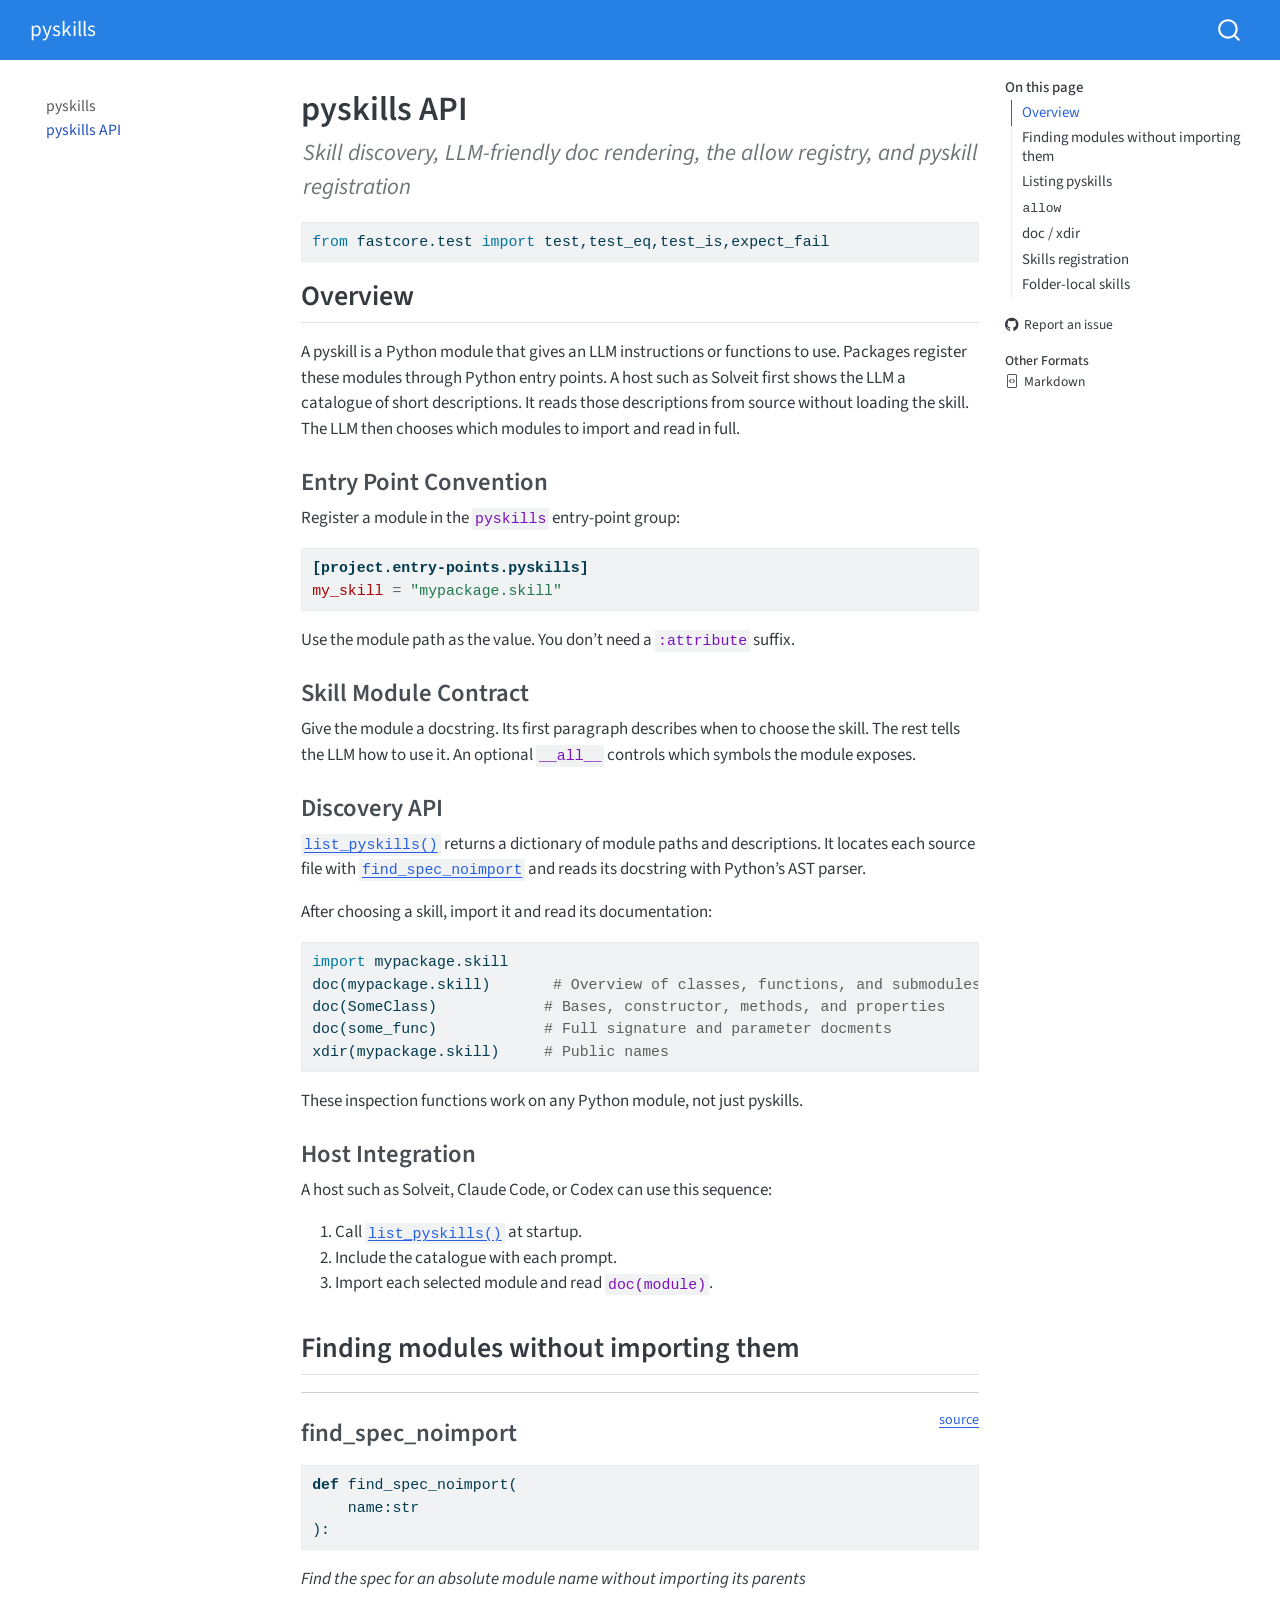
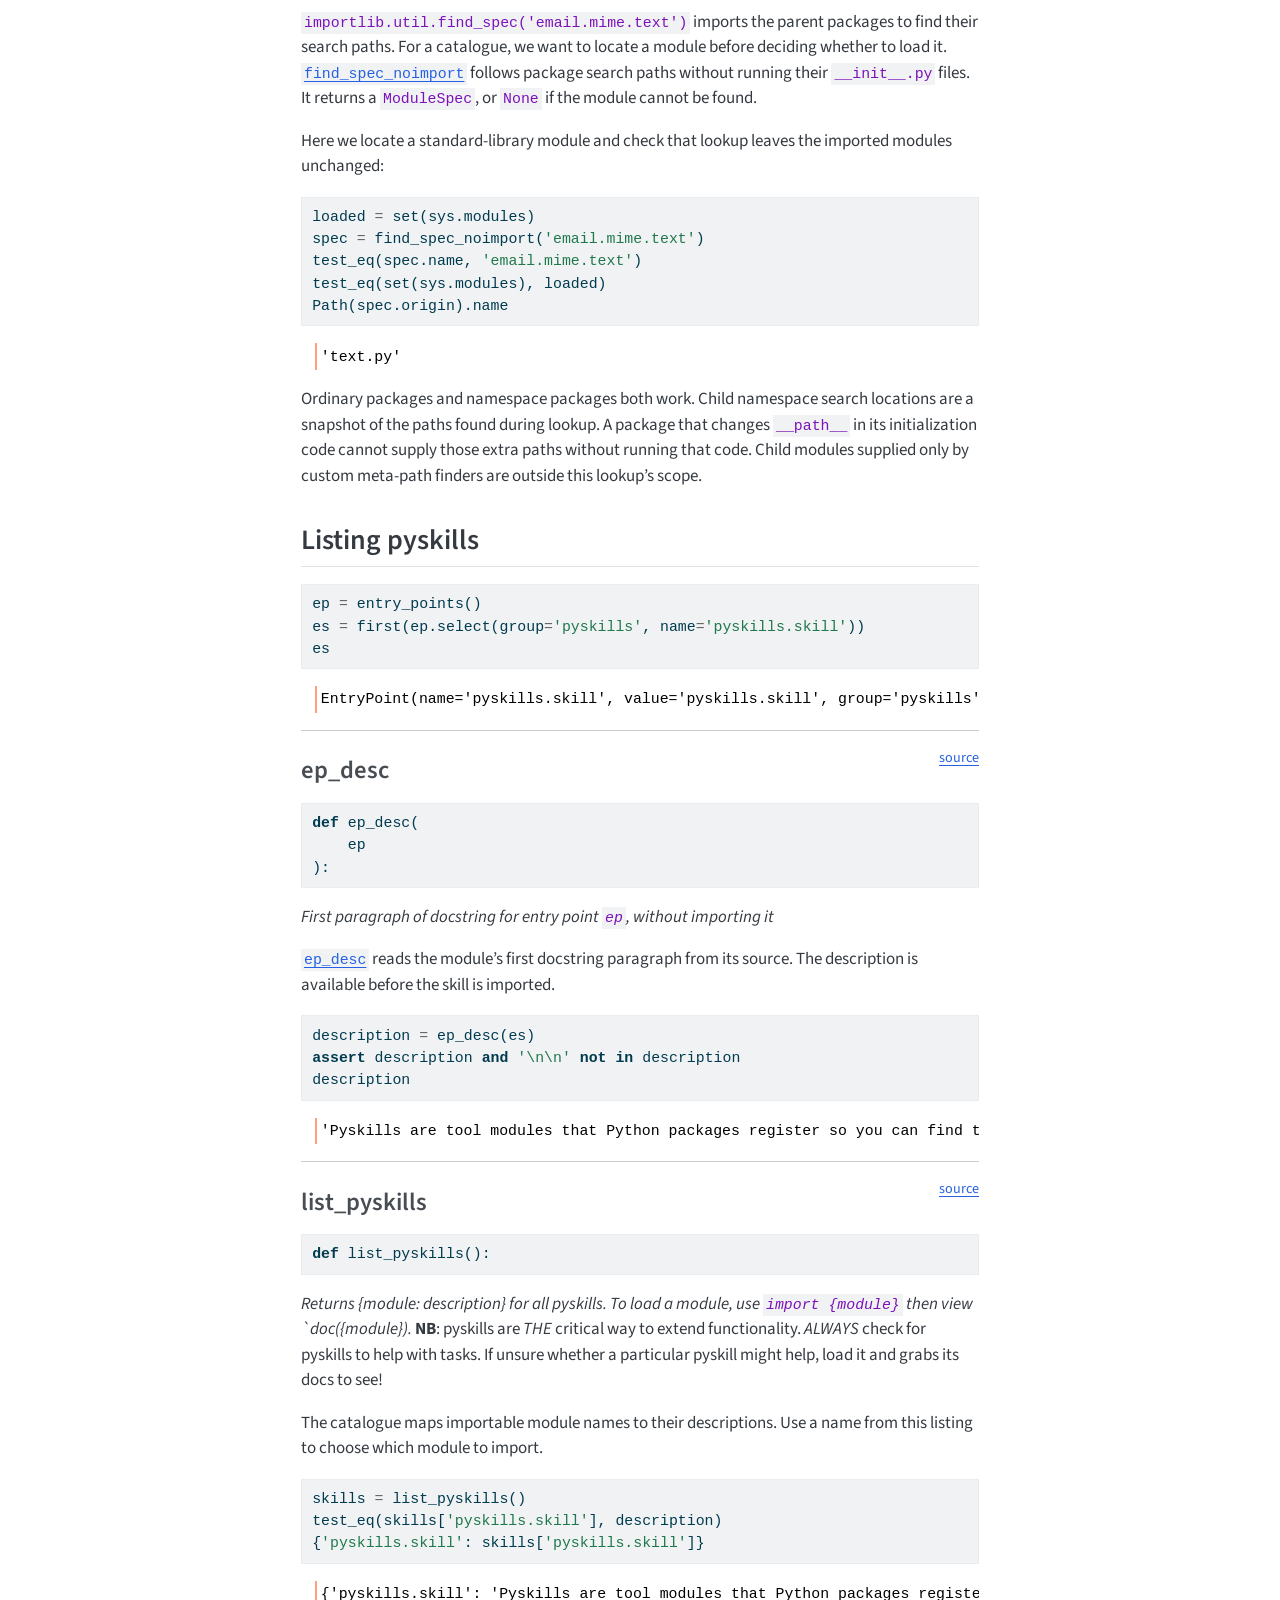
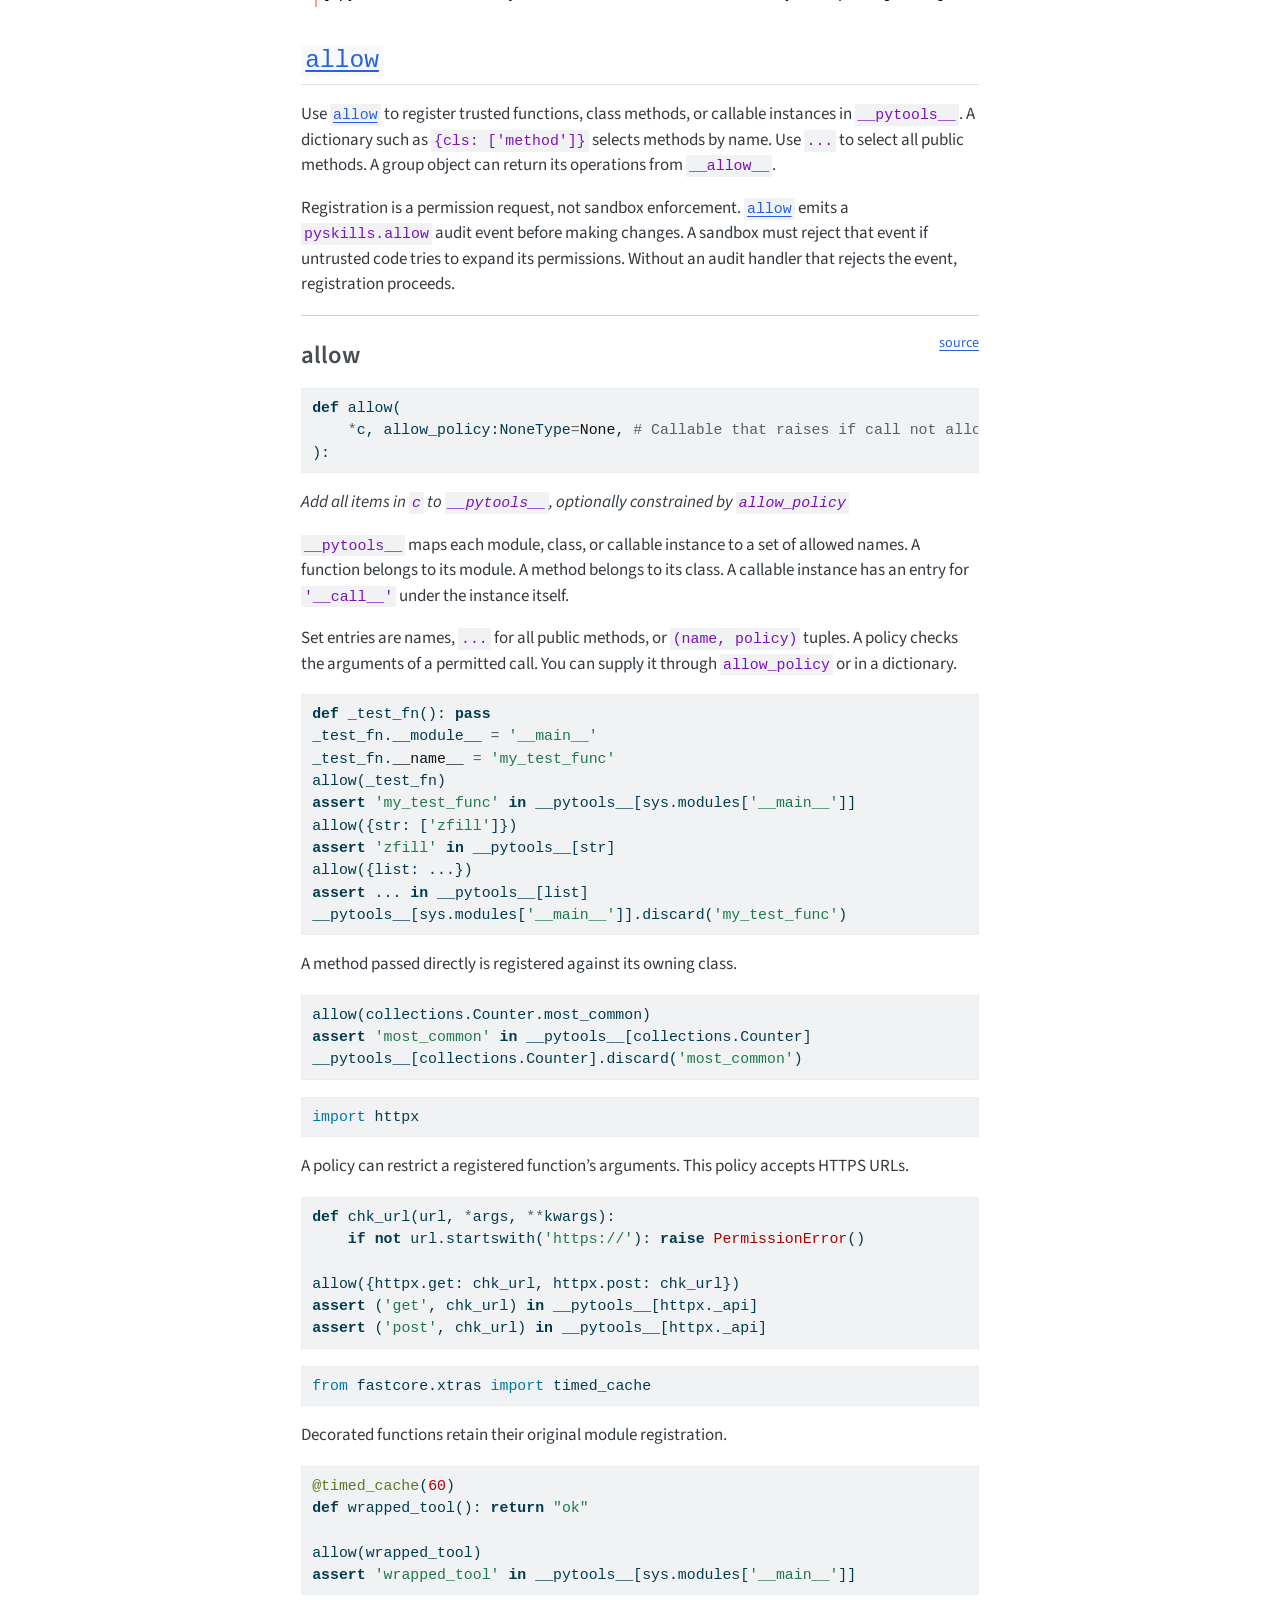
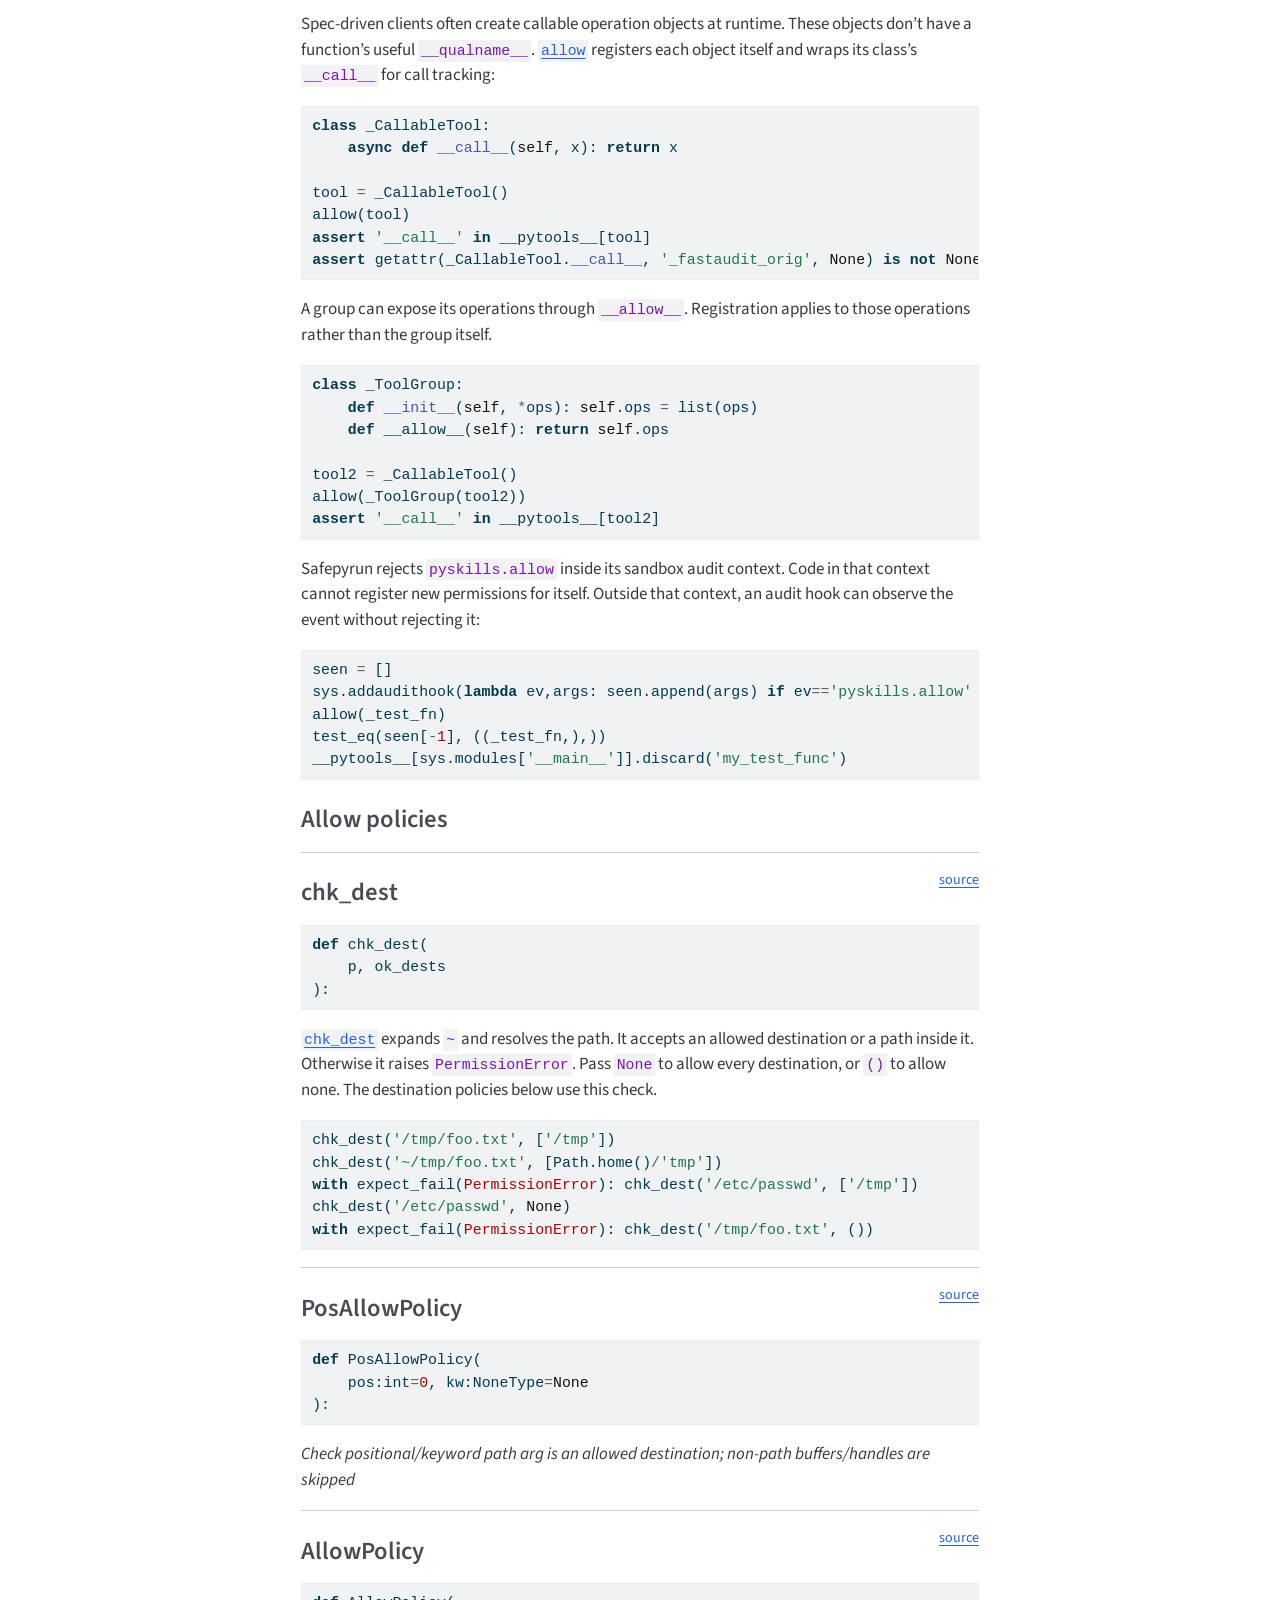
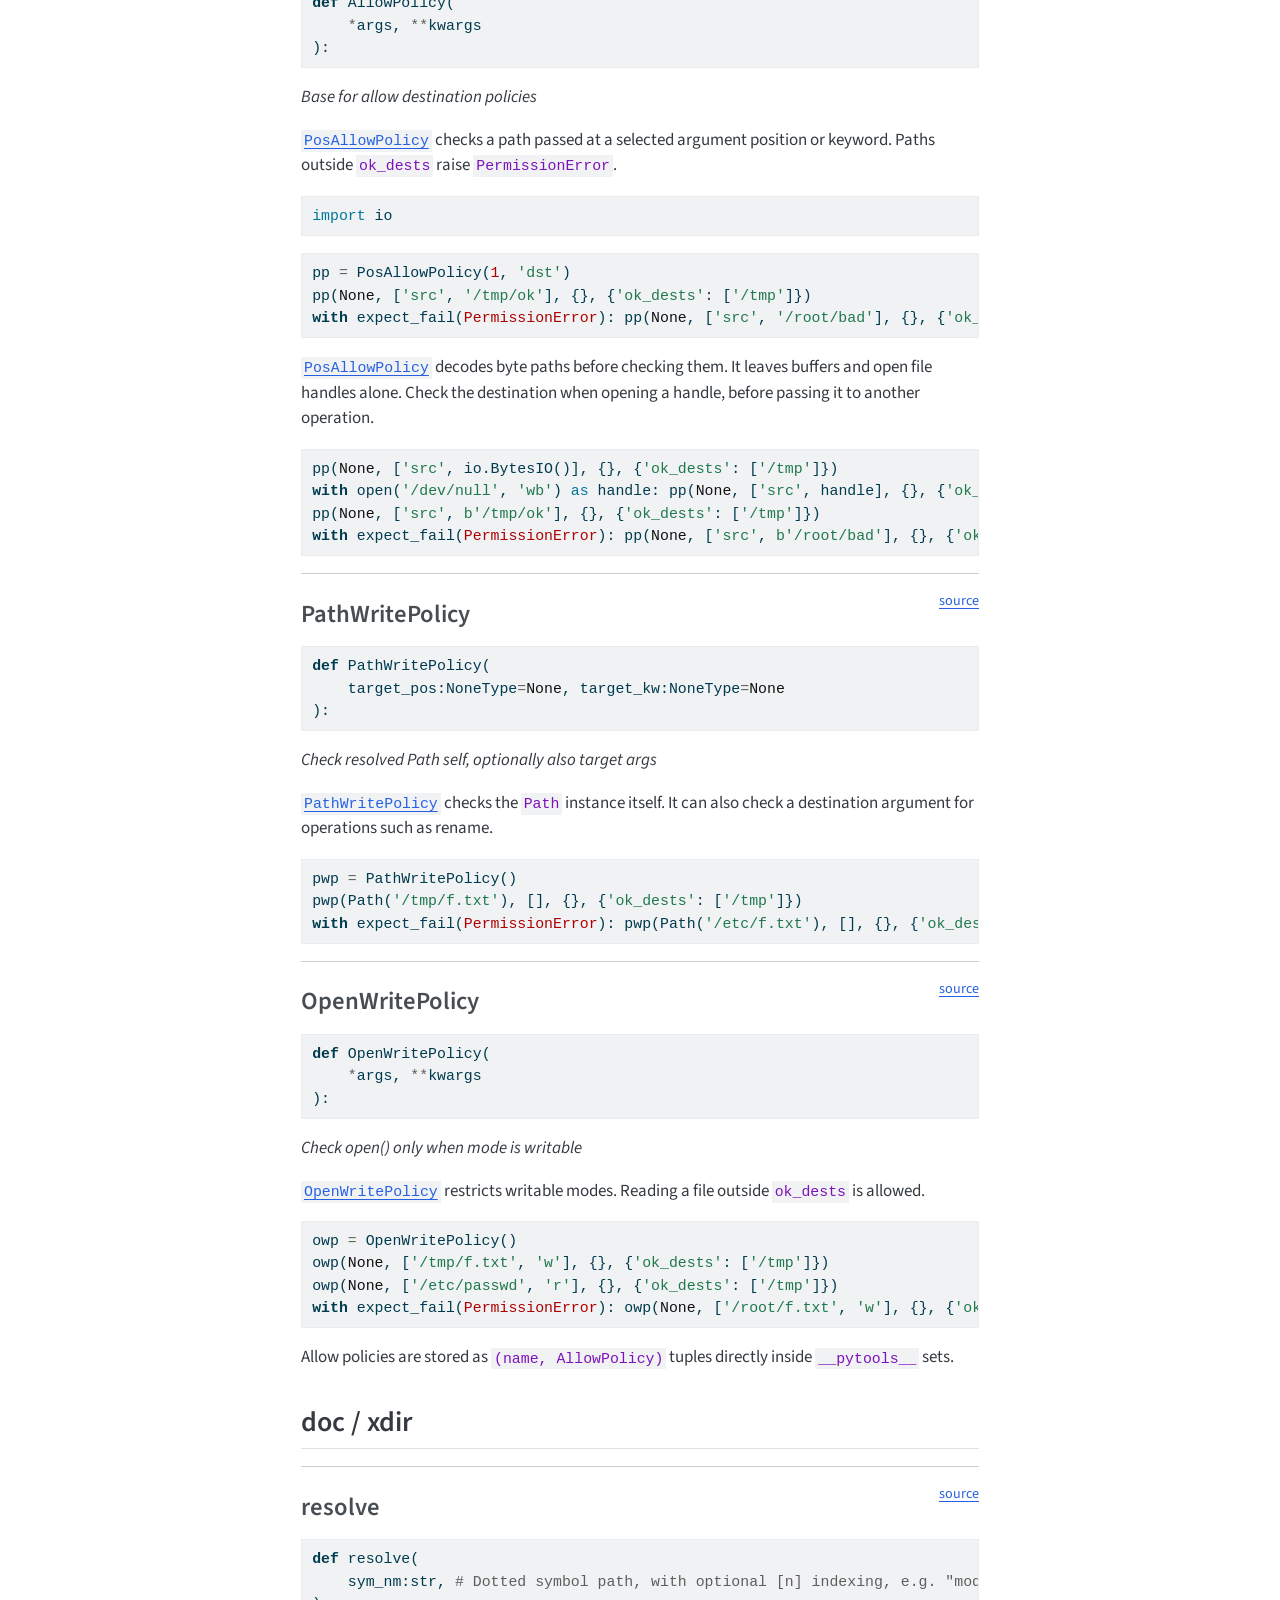
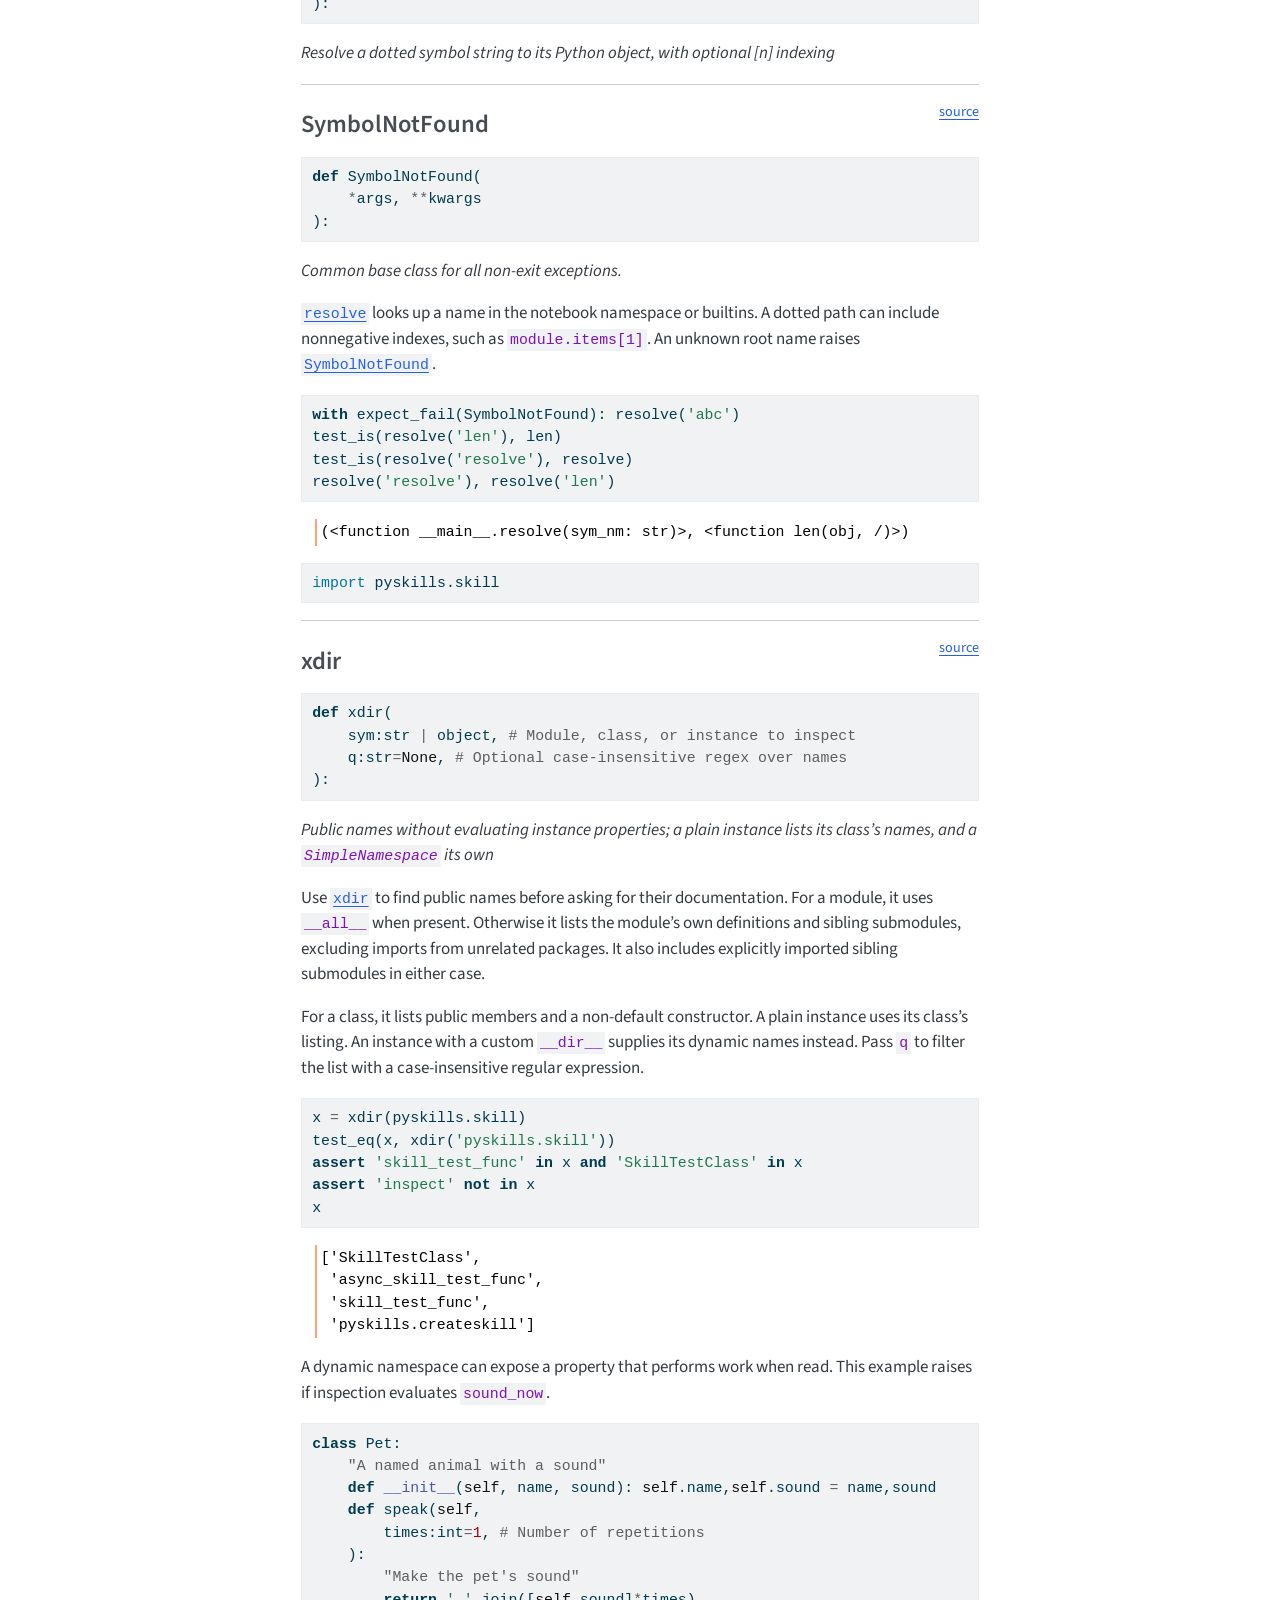
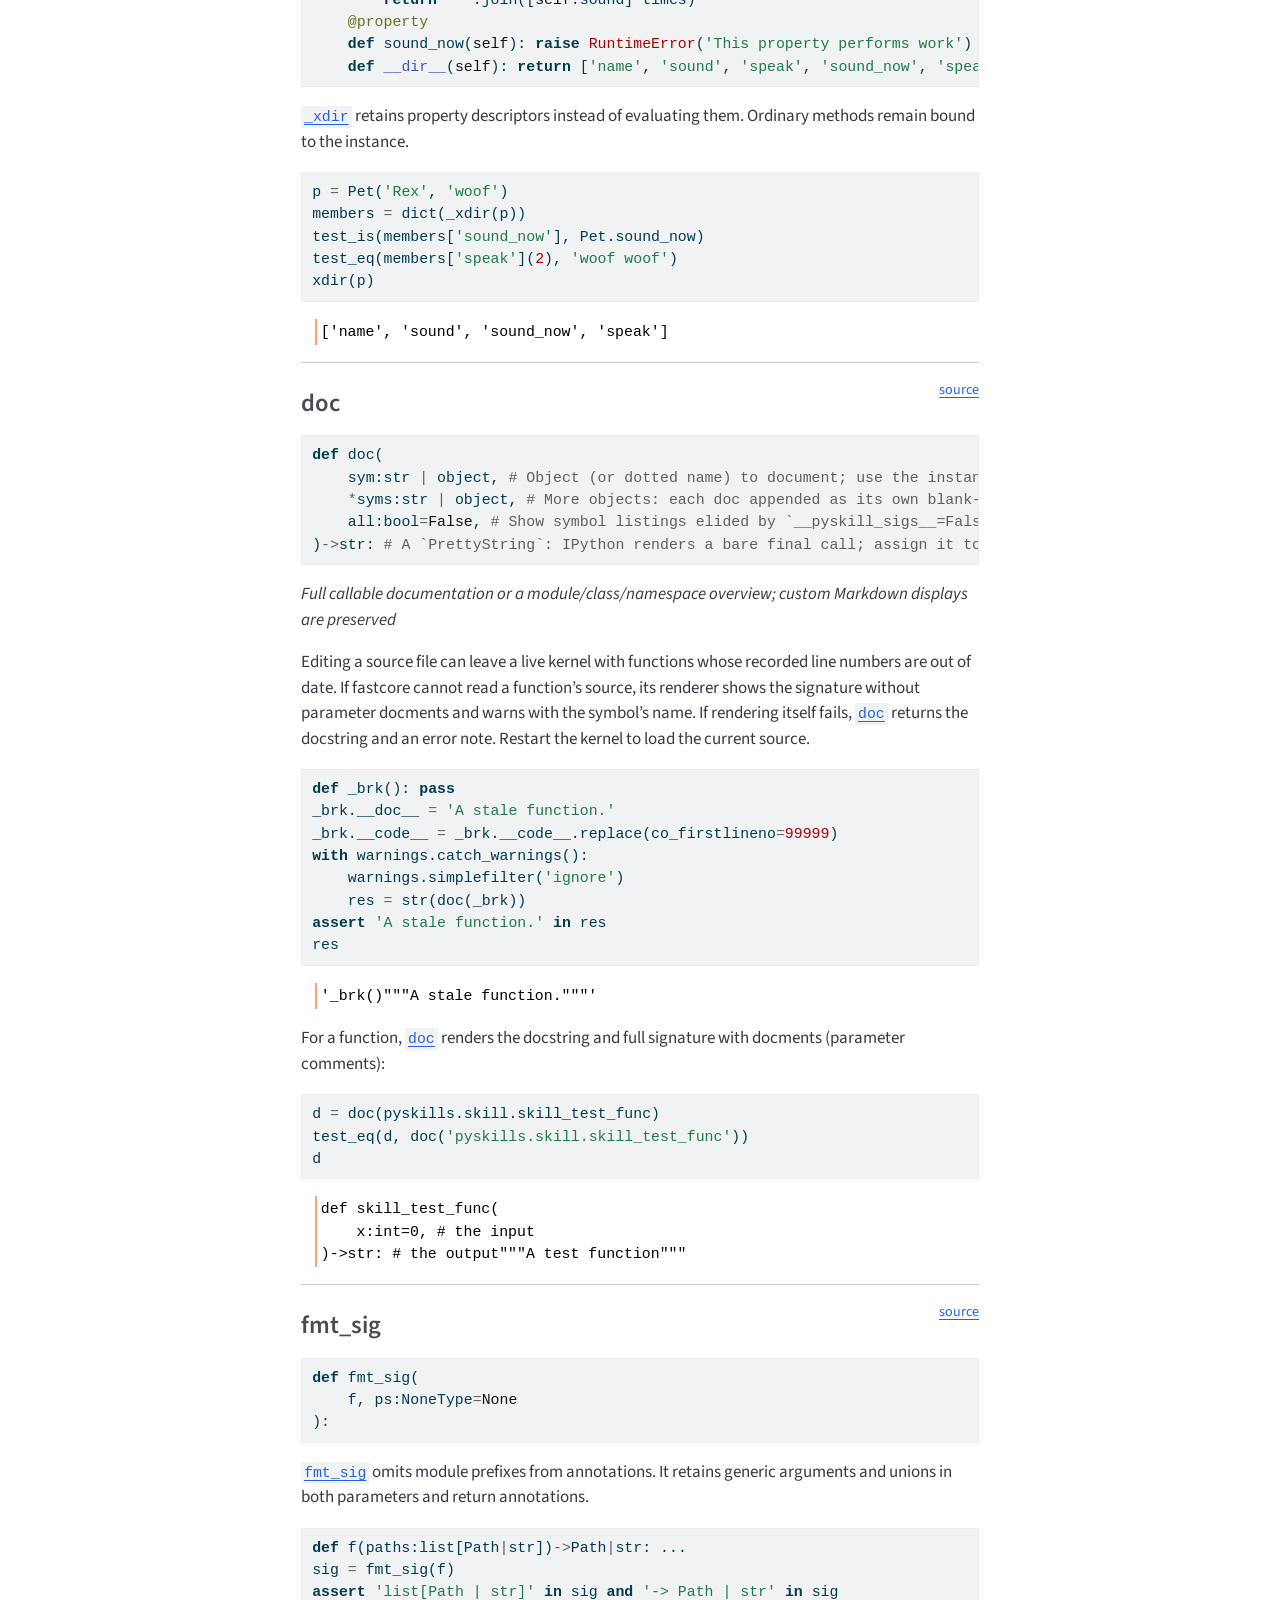
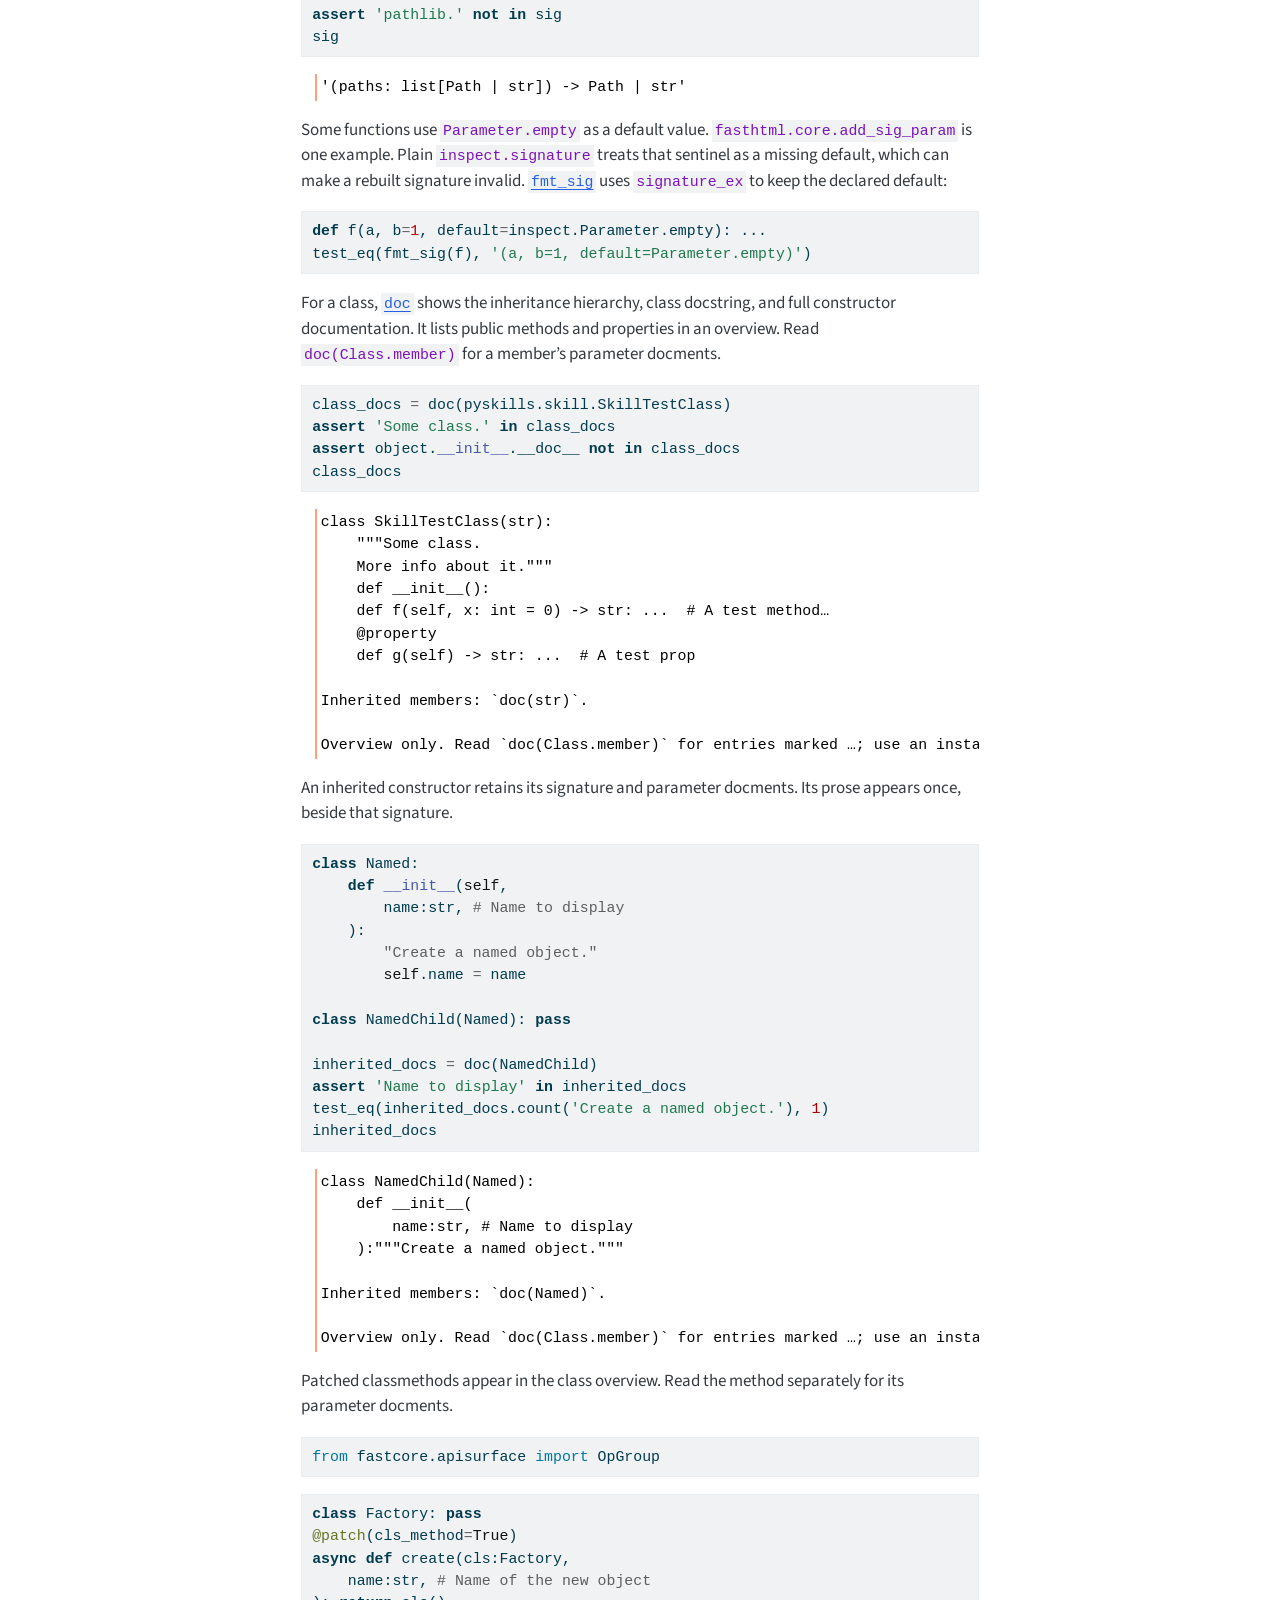
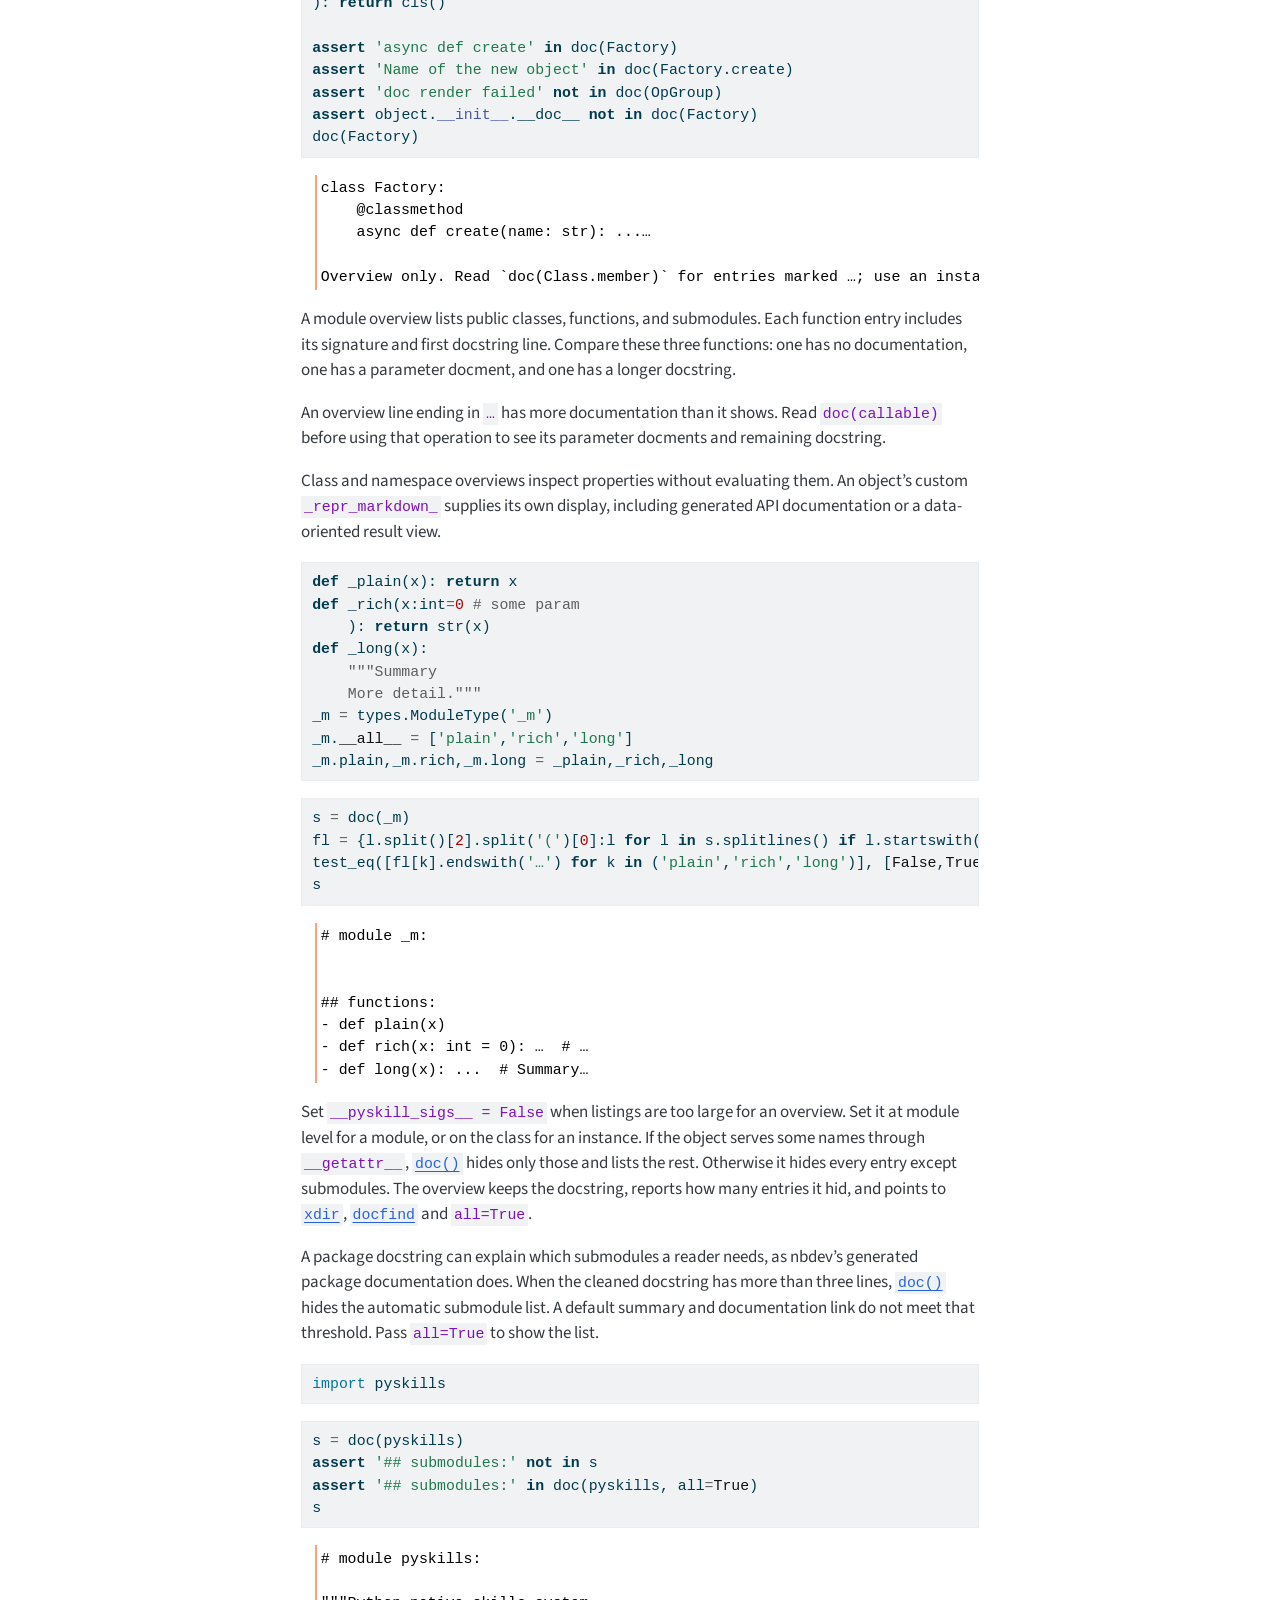
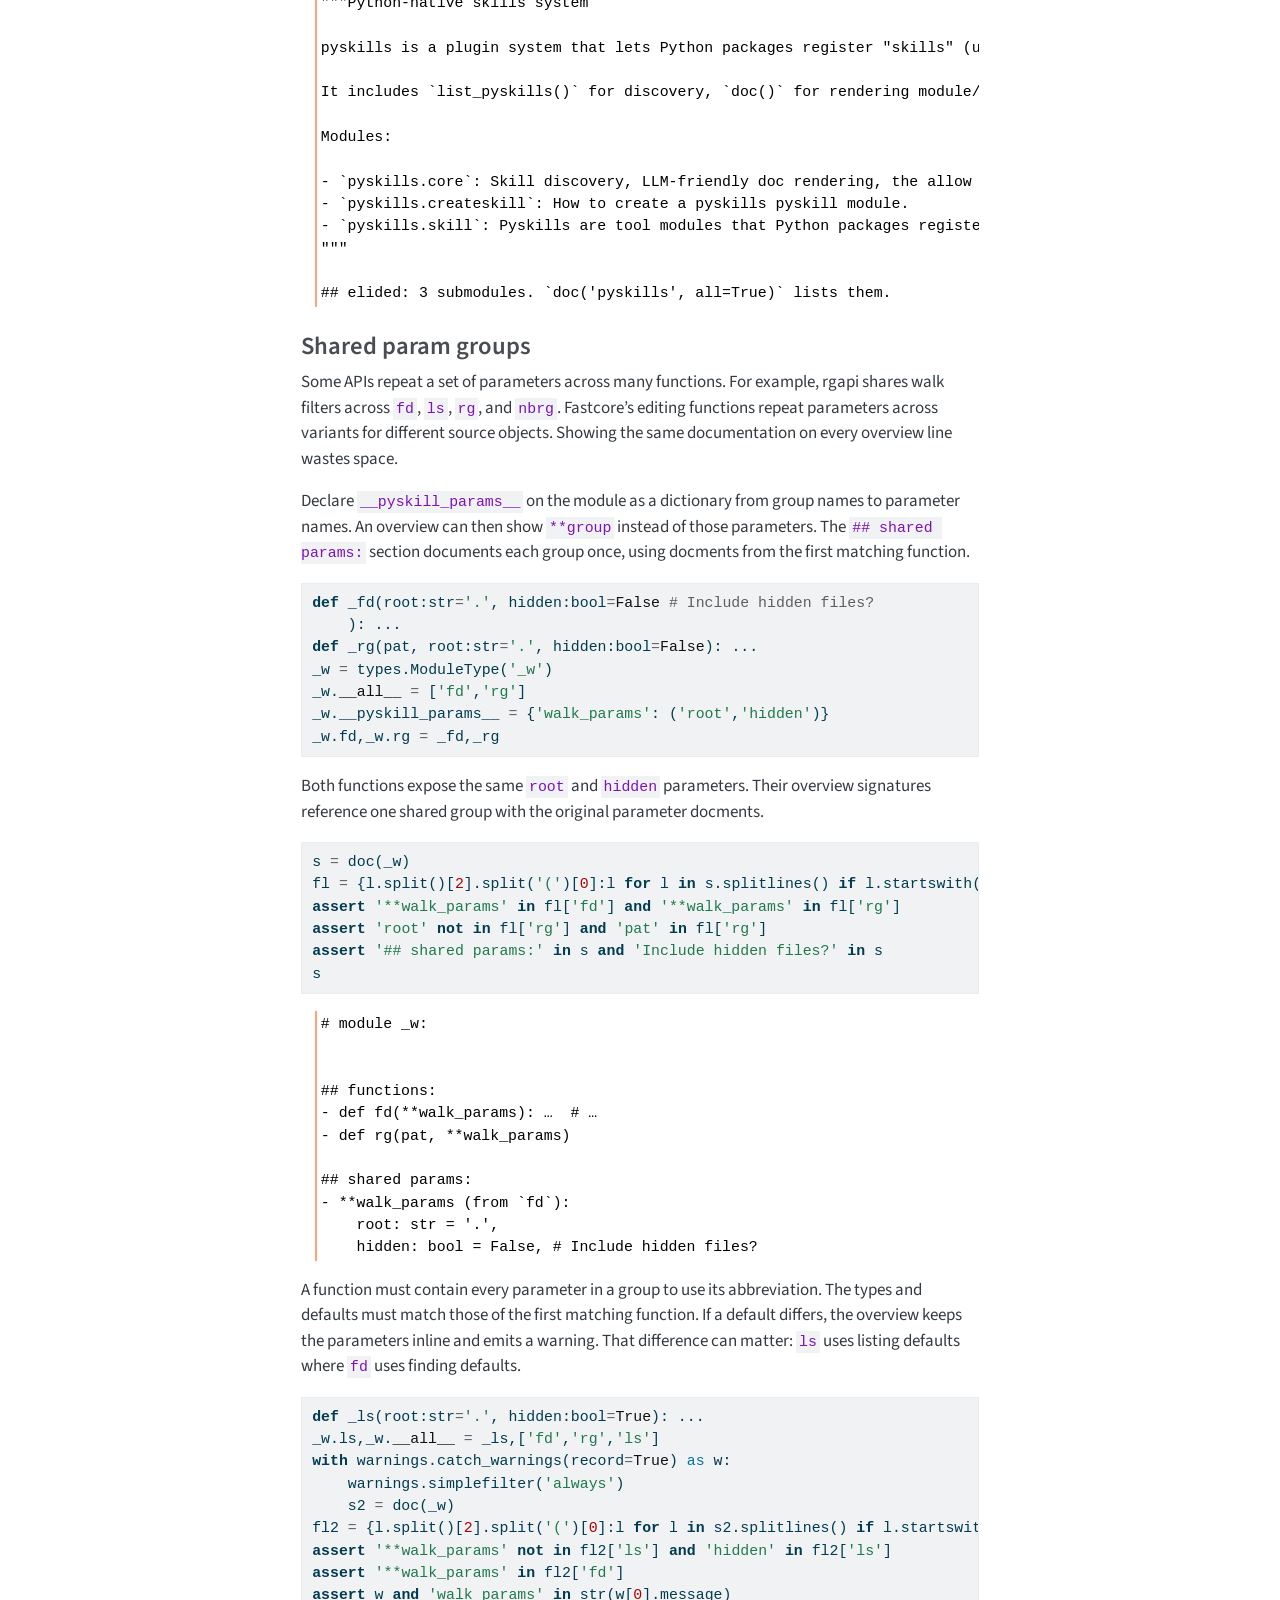
==== commit 4e2ef788: "deploy: 30d0c2a783ebe762b0a1b4b67f871339ee0a97a1" ====
--- a/core.html
+++ b/core.html
@@ -81,7 +81,7 @@
 <link href="site_libs/quarto-html/quarto-syntax-highlighting-64a204ab8560d761af7679ceaba22944.css" rel="stylesheet" id="quarto-text-highlighting-styles">
 <script src="site_libs/bootstrap/bootstrap.min.js"></script>
 <link href="site_libs/bootstrap/bootstrap-icons.css" rel="stylesheet">
-<link href="site_libs/bootstrap/bootstrap-5ff355f32169432f12e3b54c979a24ba.min.css" rel="stylesheet" append-hash="true" id="quarto-bootstrap" data-mode="light">
+<link href="site_libs/bootstrap/bootstrap-f2788e636de456f6409e966386820849.min.css" rel="stylesheet" append-hash="true" id="quarto-bootstrap" data-mode="light">
 <script id="quarto-search-options" type="application/json">{
   "location": "navbar",
   "copy-button": false,
@@ -225,7 +225,7 @@
 
 
 <!-- WARNING: THIS FILE WAS AUTOGENERATED! DO NOT EDIT! -->
-<div id="32fdd031" class="cell" data-quarto-private-1="{&quot;key&quot;:&quot;execution&quot;,&quot;value&quot;:{&quot;iopub.execute_input&quot;:&quot;2026-09-14T09:40:23.767158+00:00&quot;,&quot;shell.execute_reply&quot;:&quot;2026-09-14T09:40:23.767792+00:00&quot;,&quot;total&quot;:0.0006364000000047554}}" data-execution_count="3">
+<div id="32fdd031" class="cell" data-quarto-private-1="{&quot;key&quot;:&quot;execution&quot;,&quot;value&quot;:{&quot;iopub.execute_input&quot;:&quot;2026-10-02T01:12:05.455478+00:00&quot;,&quot;shell.execute_reply&quot;:&quot;2026-10-02T01:12:05.456250+00:00&quot;,&quot;total&quot;:0.0007748610000035683}}" data-execution_count="3">
 <div class="code-copy-outer-scaffold"><div class="sourceCode cell-code" id="cb1"><pre class="sourceCode python code-with-copy"><code class="sourceCode python"><span id="cb1-1"><a href="#cb1-1" aria-hidden="true" tabindex="-1"></a><span class="im">from</span> fastcore.test <span class="im">import</span> test,test_eq,test_is,expect_fail</span></code></pre></div><button title="Copy to Clipboard" class="code-copy-button"><i class="bi"></i></button></div>
 </div>
 <section id="overview" class="level2">
@@ -265,7 +265,7 @@
 </section>
 <section id="finding-modules-without-importing-them" class="level2">
 <h2 class="anchored" data-anchor-id="finding-modules-without-importing-them">Finding modules without importing them</h2>
-<div id="46cd7fef" class="cell" data-quarto-private-1="{&quot;key&quot;:&quot;execution&quot;,&quot;value&quot;:{&quot;iopub.execute_input&quot;:&quot;2026-09-14T09:40:23.769211+00:00&quot;,&quot;shell.execute_reply&quot;:&quot;2026-09-14T09:40:23.834289+00:00&quot;,&quot;total&quot;:0.06508313799999854}}" data-execution_count="5">
+<div id="d0a8c89a" class="cell" data-quarto-private-1="{&quot;key&quot;:&quot;execution&quot;,&quot;value&quot;:{&quot;iopub.execute_input&quot;:&quot;2026-10-02T01:12:05.458133+00:00&quot;,&quot;shell.execute_reply&quot;:&quot;2026-10-02T01:12:05.538035+00:00&quot;,&quot;total&quot;:0.07990715700000095}}" data-execution_count="5">
 <hr>
 <p><a href="https://github.com/AnswerDotAI/pyskills/blob/main/pyskills/core.py#L79" target="_blank" style="float:right; font-size:smaller">source</a></p>
 <section id="find_spec_noimport" class="level3">
@@ -300,7 +300,7 @@
 <pre><code>EntryPoint(name='pyskills.skill', value='pyskills.skill', group='pyskills')</code></pre>
 </div>
 </div>
-<div id="03e17a79" class="cell" data-quarto-private-1="{&quot;key&quot;:&quot;execution&quot;,&quot;value&quot;:{&quot;iopub.execute_input&quot;:&quot;2026-09-14T09:40:23.835607+00:00&quot;,&quot;shell.execute_reply&quot;:&quot;2026-09-14T09:40:23.837820+00:00&quot;,&quot;total&quot;:0.002214600999998595}}" data-execution_count="7">
+<div id="e0db9e88" class="cell" data-quarto-private-1="{&quot;key&quot;:&quot;execution&quot;,&quot;value&quot;:{&quot;iopub.execute_input&quot;:&quot;2026-10-02T01:12:05.539615+00:00&quot;,&quot;shell.execute_reply&quot;:&quot;2026-10-02T01:12:05.542411+00:00&quot;,&quot;total&quot;:0.002798462000001223}}" data-execution_count="7">
 <hr>
 <p><a href="https://github.com/AnswerDotAI/pyskills/blob/main/pyskills/core.py#L91" target="_blank" style="float:right; font-size:smaller">source</a></p>
 <section id="ep_desc" class="level3">
@@ -320,7 +320,7 @@
 <pre><code>'Pyskills are tool modules that Python packages register so you can find them without importing everything. `list_pyskills()` names the ones installed, with a one-line description each, and needs no imports. Load one with a normal import, then read its docs with `doc()`.'</code></pre>
 </div>
 </div>
-<div id="e443fcda" class="cell" data-quarto-private-1="{&quot;key&quot;:&quot;execution&quot;,&quot;value&quot;:{&quot;iopub.execute_input&quot;:&quot;2026-09-14T09:40:23.838680+00:00&quot;,&quot;shell.execute_reply&quot;:&quot;2026-09-14T09:40:23.840533+00:00&quot;,&quot;total&quot;:0.0018552810000045383}}" data-execution_count="9">
+<div id="d0a43631" class="cell" data-quarto-private-1="{&quot;key&quot;:&quot;execution&quot;,&quot;value&quot;:{&quot;iopub.execute_input&quot;:&quot;2026-10-02T01:12:05.543522+00:00&quot;,&quot;shell.execute_reply&quot;:&quot;2026-10-02T01:12:05.546034+00:00&quot;,&quot;total&quot;:0.0025142410000000837}}" data-execution_count="9">
 <hr>
 <p><a href="https://github.com/AnswerDotAI/pyskills/blob/main/pyskills/core.py#L103" target="_blank" style="float:right; font-size:smaller">source</a></p>
 <section id="list_pyskills" class="level3">
@@ -343,7 +343,7 @@
 <h2 class="anchored" data-anchor-id="allow"><a href="https://AnswerDotAI.github.io/pyskills/core.html#allow"><code>allow</code></a></h2>
 <p>Use <a href="https://AnswerDotAI.github.io/pyskills/core.html#allow"><code>allow</code></a> to register trusted functions, class methods, or callable instances in <code>__pytools__</code>. A dictionary such as <code>{cls: ['method']}</code> selects methods by name. Use <code>...</code> to select all public methods. A group object can return its operations from <code>__allow__</code>.</p>
 <p>Registration is a permission request, not sandbox enforcement. <a href="https://AnswerDotAI.github.io/pyskills/core.html#allow"><code>allow</code></a> emits a <code>pyskills.allow</code> audit event before making changes. A sandbox must reject that event if untrusted code tries to expand its permissions. Without an audit handler that rejects the event, registration proceeds.</p>
-<div id="d1f40462" class="cell" data-quarto-private-1="{&quot;key&quot;:&quot;execution&quot;,&quot;value&quot;:{&quot;iopub.execute_input&quot;:&quot;2026-09-14T09:40:23.844758+00:00&quot;,&quot;shell.execute_reply&quot;:&quot;2026-09-14T09:40:23.858720+00:00&quot;,&quot;total&quot;:0.013966250999999374}}" data-execution_count="12">
+<div id="aadf68ca" class="cell" data-quarto-private-1="{&quot;key&quot;:&quot;execution&quot;,&quot;value&quot;:{&quot;iopub.execute_input&quot;:&quot;2026-10-02T01:12:05.560930+00:00&quot;,&quot;shell.execute_reply&quot;:&quot;2026-10-02T01:12:05.565651+00:00&quot;,&quot;total&quot;:0.004723237999996854}}" data-execution_count="12">
 <hr>
 <p><a href="https://github.com/AnswerDotAI/pyskills/blob/main/pyskills/core.py#L121" target="_blank" style="float:right; font-size:smaller">source</a></p>
 <section id="allow-1" class="level3">
@@ -374,7 +374,7 @@
 <span id="cb17-2"><a href="#cb17-2" aria-hidden="true" tabindex="-1"></a><span class="cf">assert</span> <span class="st">'most_common'</span> <span class="kw">in</span> __pytools__[collections.Counter]</span>
 <span id="cb17-3"><a href="#cb17-3" aria-hidden="true" tabindex="-1"></a>__pytools__[collections.Counter].discard(<span class="st">'most_common'</span>)</span></code></pre></div><button title="Copy to Clipboard" class="code-copy-button"><i class="bi"></i></button></div>
 </div>
-<div id="eb1f53ce" class="cell" data-quarto-private-1="{&quot;key&quot;:&quot;execution&quot;,&quot;value&quot;:{&quot;iopub.execute_input&quot;:&quot;2026-09-14T09:40:23.859085+00:00&quot;,&quot;shell.execute_reply&quot;:&quot;2026-09-14T09:40:23.872597+00:00&quot;,&quot;total&quot;:0.013515515000001699}}" data-execution_count="13">
+<div id="eb1f53ce" class="cell" data-quarto-private-1="{&quot;key&quot;:&quot;execution&quot;,&quot;value&quot;:{&quot;iopub.execute_input&quot;:&quot;2026-10-02T01:12:05.566112+00:00&quot;,&quot;shell.execute_reply&quot;:&quot;2026-10-02T01:12:05.583185+00:00&quot;,&quot;total&quot;:0.01707662100000107}}" data-execution_count="13">
 <div class="code-copy-outer-scaffold"><div class="sourceCode cell-code" id="cb18"><pre class="sourceCode python code-with-copy"><code class="sourceCode python"><span id="cb18-1"><a href="#cb18-1" aria-hidden="true" tabindex="-1"></a><span class="im">import</span> httpx</span></code></pre></div><button title="Copy to Clipboard" class="code-copy-button"><i class="bi"></i></button></div>
 </div>
 <p>A policy can restrict a registered function’s arguments. This policy accepts HTTPS URLs.</p>
@@ -386,7 +386,7 @@
 <span id="cb19-5"><a href="#cb19-5" aria-hidden="true" tabindex="-1"></a><span class="cf">assert</span> (<span class="st">'get'</span>, chk_url) <span class="kw">in</span> __pytools__[httpx._api]</span>
 <span id="cb19-6"><a href="#cb19-6" aria-hidden="true" tabindex="-1"></a><span class="cf">assert</span> (<span class="st">'post'</span>, chk_url) <span class="kw">in</span> __pytools__[httpx._api]</span></code></pre></div><button title="Copy to Clipboard" class="code-copy-button"><i class="bi"></i></button></div>
 </div>
-<div id="e2230921" class="cell" data-quarto-private-1="{&quot;key&quot;:&quot;execution&quot;,&quot;value&quot;:{&quot;iopub.execute_input&quot;:&quot;2026-09-14T09:40:23.872865+00:00&quot;,&quot;shell.execute_reply&quot;:&quot;2026-09-14T09:40:23.873358+00:00&quot;,&quot;total&quot;:0.0004950289999996471}}" data-execution_count="14">
+<div id="e2230921" class="cell" data-quarto-private-1="{&quot;key&quot;:&quot;execution&quot;,&quot;value&quot;:{&quot;iopub.execute_input&quot;:&quot;2026-10-02T01:12:05.583507+00:00&quot;,&quot;shell.execute_reply&quot;:&quot;2026-10-02T01:12:05.584126+00:00&quot;,&quot;total&quot;:0.0006215750000038156}}" data-execution_count="14">
 <div class="code-copy-outer-scaffold"><div class="sourceCode cell-code" id="cb20"><pre class="sourceCode python code-with-copy"><code class="sourceCode python"><span id="cb20-1"><a href="#cb20-1" aria-hidden="true" tabindex="-1"></a><span class="im">from</span> fastcore.xtras <span class="im">import</span> timed_cache</span></code></pre></div><button title="Copy to Clipboard" class="code-copy-button"><i class="bi"></i></button></div>
 </div>
 <p>Decorated functions retain their original module registration.</p>
@@ -427,7 +427,7 @@
 </div>
 <section id="allow-policies" class="level3">
 <h3 class="anchored" data-anchor-id="allow-policies">Allow policies</h3>
-<div id="720c2040" class="cell" data-quarto-private-1="{&quot;key&quot;:&quot;execution&quot;,&quot;value&quot;:{&quot;iopub.execute_input&quot;:&quot;2026-09-14T09:40:23.874928+00:00&quot;,&quot;shell.execute_reply&quot;:&quot;2026-09-14T09:40:23.877078+00:00&quot;,&quot;total&quot;:0.002151693999998372}}" data-execution_count="16">
+<div id="d69af04c" class="cell" data-quarto-private-1="{&quot;key&quot;:&quot;execution&quot;,&quot;value&quot;:{&quot;iopub.execute_input&quot;:&quot;2026-10-02T01:12:05.585983+00:00&quot;,&quot;shell.execute_reply&quot;:&quot;2026-10-02T01:12:05.588760+00:00&quot;,&quot;total&quot;:0.002779257000000257}}" data-execution_count="16">
 <hr>
 <p><a href="https://github.com/AnswerDotAI/pyskills/blob/main/pyskills/core.py#L168" target="_blank" style="float:right; font-size:smaller">source</a></p>
 <section id="chk_dest" class="level3">
@@ -445,7 +445,7 @@
 <span id="cb26-4"><a href="#cb26-4" aria-hidden="true" tabindex="-1"></a>chk_dest(<span class="st">'/etc/passwd'</span>, <span class="va">None</span>)</span>
 <span id="cb26-5"><a href="#cb26-5" aria-hidden="true" tabindex="-1"></a><span class="cf">with</span> expect_fail(<span class="pp">PermissionError</span>): chk_dest(<span class="st">'/tmp/foo.txt'</span>, ())</span></code></pre></div><button title="Copy to Clipboard" class="code-copy-button"><i class="bi"></i></button></div>
 </div>
-<div id="3b2e3f93" class="cell" data-quarto-private-1="{&quot;key&quot;:&quot;execution&quot;,&quot;value&quot;:{&quot;iopub.execute_input&quot;:&quot;2026-09-14T09:40:23.878394+00:00&quot;,&quot;shell.execute_reply&quot;:&quot;2026-09-14T09:40:23.880249+00:00&quot;,&quot;total&quot;:0.0018579729999999017}}" data-execution_count="18">
+<div id="4f2f8cb1" class="cell" data-quarto-private-1="{&quot;key&quot;:&quot;execution&quot;,&quot;value&quot;:{&quot;iopub.execute_input&quot;:&quot;2026-10-02T01:12:05.590441+00:00&quot;,&quot;shell.execute_reply&quot;:&quot;2026-10-02T01:12:05.592886+00:00&quot;,&quot;total&quot;:0.0024469140000036305}}" data-execution_count="18">
 <hr>
 <p><a href="https://github.com/AnswerDotAI/pyskills/blob/main/pyskills/core.py#L179" target="_blank" style="float:right; font-size:smaller">source</a></p>
 <section id="posallowpolicy" class="level3">
@@ -456,7 +456,7 @@
 <p><em>Check positional/keyword path arg is an allowed destination; non-path buffers/handles are skipped</em></p>
 </section>
 </div>
-<div id="9a3a8b3a" class="cell" data-quarto-private-1="{&quot;key&quot;:&quot;execution&quot;,&quot;value&quot;:{&quot;iopub.execute_input&quot;:&quot;2026-09-14T09:40:23.880317+00:00&quot;,&quot;shell.execute_reply&quot;:&quot;2026-09-14T09:40:23.882141+00:00&quot;,&quot;total&quot;:0.0018264369999982932}}" data-execution_count="19">
+<div id="2572a888" class="cell" data-quarto-private-1="{&quot;key&quot;:&quot;execution&quot;,&quot;value&quot;:{&quot;iopub.execute_input&quot;:&quot;2026-10-02T01:12:05.592973+00:00&quot;,&quot;shell.execute_reply&quot;:&quot;2026-10-02T01:12:05.595352+00:00&quot;,&quot;total&quot;:0.002381321000001435}}" data-execution_count="19">
 <hr>
 <p><a href="https://github.com/AnswerDotAI/pyskills/blob/main/pyskills/core.py#L175" target="_blank" style="float:right; font-size:smaller">source</a></p>
 <section id="allowpolicy" class="level3">
@@ -468,7 +468,7 @@
 </section>
 </div>
 <p><a href="https://AnswerDotAI.github.io/pyskills/core.html#posallowpolicy"><code>PosAllowPolicy</code></a> checks a path passed at a selected argument position or keyword. Paths outside <code>ok_dests</code> raise <code>PermissionError</code>.</p>
-<div id="bd2f1fea" class="cell" data-quarto-private-1="{&quot;key&quot;:&quot;execution&quot;,&quot;value&quot;:{&quot;iopub.execute_input&quot;:&quot;2026-09-14T09:40:23.882210+00:00&quot;,&quot;shell.execute_reply&quot;:&quot;2026-09-14T09:40:23.882620+00:00&quot;,&quot;total&quot;:0.00041217100000068285}}" data-execution_count="20">
+<div id="bd2f1fea" class="cell" data-quarto-private-1="{&quot;key&quot;:&quot;execution&quot;,&quot;value&quot;:{&quot;iopub.execute_input&quot;:&quot;2026-10-02T01:12:05.595439+00:00&quot;,&quot;shell.execute_reply&quot;:&quot;2026-10-02T01:12:05.595967+00:00&quot;,&quot;total&quot;:0.0005303729999965867}}" data-execution_count="20">
 <div class="code-copy-outer-scaffold"><div class="sourceCode cell-code" id="cb29"><pre class="sourceCode python code-with-copy"><code class="sourceCode python"><span id="cb29-1"><a href="#cb29-1" aria-hidden="true" tabindex="-1"></a><span class="im">import</span> io</span></code></pre></div><button title="Copy to Clipboard" class="code-copy-button"><i class="bi"></i></button></div>
 </div>
 <div id="56ceabcb" class="cell">
@@ -483,7 +483,7 @@
 <span id="cb31-3"><a href="#cb31-3" aria-hidden="true" tabindex="-1"></a>pp(<span class="va">None</span>, [<span class="st">'src'</span>, <span class="st">b'/tmp/ok'</span>], {}, {<span class="st">'ok_dests'</span>: [<span class="st">'/tmp'</span>]})</span>
 <span id="cb31-4"><a href="#cb31-4" aria-hidden="true" tabindex="-1"></a><span class="cf">with</span> expect_fail(<span class="pp">PermissionError</span>): pp(<span class="va">None</span>, [<span class="st">'src'</span>, <span class="st">b'/root/bad'</span>], {}, {<span class="st">'ok_dests'</span>: [<span class="st">'/tmp'</span>]})</span></code></pre></div><button title="Copy to Clipboard" class="code-copy-button"><i class="bi"></i></button></div>
 </div>
-<div id="08db5948" class="cell" data-quarto-private-1="{&quot;key&quot;:&quot;execution&quot;,&quot;value&quot;:{&quot;iopub.execute_input&quot;:&quot;2026-09-14T09:40:23.883892+00:00&quot;,&quot;shell.execute_reply&quot;:&quot;2026-09-14T09:40:23.885708+00:00&quot;,&quot;total&quot;:0.0018173949999962247}}" data-execution_count="22">
+<div id="660b12e4" class="cell" data-quarto-private-1="{&quot;key&quot;:&quot;execution&quot;,&quot;value&quot;:{&quot;iopub.execute_input&quot;:&quot;2026-10-02T01:12:05.597643+00:00&quot;,&quot;shell.execute_reply&quot;:&quot;2026-10-02T01:12:05.600049+00:00&quot;,&quot;total&quot;:0.002408662000000561}}" data-execution_count="22">
 <hr>
 <p><a href="https://github.com/AnswerDotAI/pyskills/blob/main/pyskills/core.py#L188" target="_blank" style="float:right; font-size:smaller">source</a></p>
 <section id="pathwritepolicy" class="level3">
@@ -500,7 +500,7 @@
 <span id="cb33-2"><a href="#cb33-2" aria-hidden="true" tabindex="-1"></a>pwp(Path(<span class="st">'/tmp/f.txt'</span>), [], {}, {<span class="st">'ok_dests'</span>: [<span class="st">'/tmp'</span>]})</span>
 <span id="cb33-3"><a href="#cb33-3" aria-hidden="true" tabindex="-1"></a><span class="cf">with</span> expect_fail(<span class="pp">PermissionError</span>): pwp(Path(<span class="st">'/etc/f.txt'</span>), [], {}, {<span class="st">'ok_dests'</span>: [<span class="st">'/tmp'</span>]})</span></code></pre></div><button title="Copy to Clipboard" class="code-copy-button"><i class="bi"></i></button></div>
 </div>
-<div id="6efbdd1c" class="cell" data-quarto-private-1="{&quot;key&quot;:&quot;execution&quot;,&quot;value&quot;:{&quot;iopub.execute_input&quot;:&quot;2026-09-14T09:40:23.886924+00:00&quot;,&quot;shell.execute_reply&quot;:&quot;2026-09-14T09:40:23.888714+00:00&quot;,&quot;total&quot;:0.0017924389999990353}}" data-execution_count="24">
+<div id="087a1e85" class="cell" data-quarto-private-1="{&quot;key&quot;:&quot;execution&quot;,&quot;value&quot;:{&quot;iopub.execute_input&quot;:&quot;2026-10-02T01:12:05.601379+00:00&quot;,&quot;shell.execute_reply&quot;:&quot;2026-10-02T01:12:05.603755+00:00&quot;,&quot;total&quot;:0.0023781450000015525}}" data-execution_count="24">
 <hr>
 <p><a href="https://github.com/AnswerDotAI/pyskills/blob/main/pyskills/core.py#L198" target="_blank" style="float:right; font-size:smaller">source</a></p>
 <section id="openwritepolicy" class="level3">
@@ -523,7 +523,7 @@
 </section>
 <section id="doc-xdir" class="level2">
 <h2 class="anchored" data-anchor-id="doc-xdir">doc / xdir</h2>
-<div id="d728bc34" class="cell" data-quarto-private-1="{&quot;key&quot;:&quot;execution&quot;,&quot;value&quot;:{&quot;iopub.execute_input&quot;:&quot;2026-09-14T09:40:23.890276+00:00&quot;,&quot;shell.execute_reply&quot;:&quot;2026-09-14T09:40:23.892579+00:00&quot;,&quot;total&quot;:0.002305954999997084}}" data-execution_count="26">
+<div id="16d432f1" class="cell" data-quarto-private-1="{&quot;key&quot;:&quot;execution&quot;,&quot;value&quot;:{&quot;iopub.execute_input&quot;:&quot;2026-10-02T01:12:05.605983+00:00&quot;,&quot;shell.execute_reply&quot;:&quot;2026-10-02T01:12:05.608976+00:00&quot;,&quot;total&quot;:0.002995350999995594}}" data-execution_count="26">
 <hr>
 <p><a href="https://github.com/AnswerDotAI/pyskills/blob/main/pyskills/core.py#L209" target="_blank" style="float:right; font-size:smaller">source</a></p>
 <section id="resolve" class="level3">
@@ -534,7 +534,7 @@
 <p><em>Resolve a dotted symbol string to its Python object, with optional [n] indexing</em></p>
 </section>
 </div>
-<div id="8b62bdd3" class="cell" data-quarto-private-1="{&quot;key&quot;:&quot;execution&quot;,&quot;value&quot;:{&quot;iopub.execute_input&quot;:&quot;2026-09-14T09:40:23.892650+00:00&quot;,&quot;shell.execute_reply&quot;:&quot;2026-09-14T09:40:23.894378+00:00&quot;,&quot;total&quot;:0.0017305300000032275}}" data-execution_count="27">
+<div id="570f6c10" class="cell" data-quarto-private-1="{&quot;key&quot;:&quot;execution&quot;,&quot;value&quot;:{&quot;iopub.execute_input&quot;:&quot;2026-10-02T01:12:05.609066+00:00&quot;,&quot;shell.execute_reply&quot;:&quot;2026-10-02T01:12:05.611352+00:00&quot;,&quot;total&quot;:0.0022884870000012825}}" data-execution_count="27">
 <hr>
 <p><a href="https://github.com/AnswerDotAI/pyskills/blob/main/pyskills/core.py#L205" target="_blank" style="float:right; font-size:smaller">source</a></p>
 <section id="symbolnotfound" class="level3">
@@ -555,10 +555,10 @@
 <pre><code>(&lt;function __main__.resolve(sym_nm: str)&gt;, &lt;function len(obj, /)&gt;)</code></pre>
 </div>
 </div>
-<div id="e35a54f2" class="cell" data-quarto-private-1="{&quot;key&quot;:&quot;execution&quot;,&quot;value&quot;:{&quot;iopub.execute_input&quot;:&quot;2026-09-14T09:40:23.894598+00:00&quot;,&quot;shell.execute_reply&quot;:&quot;2026-09-14T09:40:23.895737+00:00&quot;,&quot;total&quot;:0.0011416959999976939}}" data-execution_count="28">
+<div id="e35a54f2" class="cell" data-quarto-private-1="{&quot;key&quot;:&quot;execution&quot;,&quot;value&quot;:{&quot;iopub.execute_input&quot;:&quot;2026-10-02T01:12:05.611640+00:00&quot;,&quot;shell.execute_reply&quot;:&quot;2026-10-02T01:12:05.613011+00:00&quot;,&quot;total&quot;:0.0013732829999995033}}" data-execution_count="28">
 <div class="code-copy-outer-scaffold"><div class="sourceCode cell-code" id="cb40"><pre class="sourceCode python code-with-copy"><code class="sourceCode python"><span id="cb40-1"><a href="#cb40-1" aria-hidden="true" tabindex="-1"></a><span class="im">import</span> pyskills.skill</span></code></pre></div><button title="Copy to Clipboard" class="code-copy-button"><i class="bi"></i></button></div>
 </div>
-<div id="9990583e" class="cell" data-quarto-private-1="{&quot;key&quot;:&quot;execution&quot;,&quot;value&quot;:{&quot;iopub.execute_input&quot;:&quot;2026-09-14T09:40:23.899322+00:00&quot;,&quot;shell.execute_reply&quot;:&quot;2026-09-14T09:40:23.901335+00:00&quot;,&quot;total&quot;:0.0020155390000056173}}" data-execution_count="31">
+<div id="e60285aa" class="cell" data-quarto-private-1="{&quot;key&quot;:&quot;execution&quot;,&quot;value&quot;:{&quot;iopub.execute_input&quot;:&quot;2026-10-02T01:12:05.617374+00:00&quot;,&quot;shell.execute_reply&quot;:&quot;2026-10-02T01:12:05.620013+00:00&quot;,&quot;total&quot;:0.0026419199999949683}}" data-execution_count="31">
 <hr>
 <p><a href="https://github.com/AnswerDotAI/pyskills/blob/main/pyskills/core.py#L272" target="_blank" style="float:right; font-size:smaller">source</a></p>
 <section id="xdir" class="level3">
@@ -610,16 +610,16 @@
 <pre><code>['name', 'sound', 'sound_now', 'speak']</code></pre>
 </div>
 </div>
-<div id="50aa15d4" class="cell" data-quarto-private-1="{&quot;key&quot;:&quot;execution&quot;,&quot;value&quot;:{&quot;iopub.execute_input&quot;:&quot;2026-09-14T09:40:23.904533+00:00&quot;,&quot;shell.execute_reply&quot;:&quot;2026-09-14T09:40:23.906535+00:00&quot;,&quot;total&quot;:0.0020037820000027295}}" data-execution_count="34">
-<hr>
-<p><a href="https://github.com/AnswerDotAI/pyskills/blob/main/pyskills/core.py#L310" target="_blank" style="float:right; font-size:smaller">source</a></p>
+<div id="982b0661" class="cell" data-quarto-private-1="{&quot;key&quot;:&quot;execution&quot;,&quot;value&quot;:{&quot;iopub.execute_input&quot;:&quot;2026-10-02T01:12:05.625036+00:00&quot;,&quot;shell.execute_reply&quot;:&quot;2026-10-02T01:12:05.627678+00:00&quot;,&quot;total&quot;:0.002643773000002625}}" data-execution_count="34">
+<hr>
+<p><a href="https://github.com/AnswerDotAI/pyskills/blob/main/pyskills/core.py#L324" target="_blank" style="float:right; font-size:smaller">source</a></p>
 <section id="doc" class="level3">
 <h3 class="anchored" data-anchor-id="doc">doc</h3>
 <div class="code-copy-outer-scaffold"><div class="sourceCode" id="cb47"><pre class="sourceCode python code-with-copy"><code class="sourceCode python"><span id="cb47-1"><a href="#cb47-1" aria-hidden="true" tabindex="-1"></a><span class="kw">def</span> doc(</span>
 <span id="cb47-2"><a href="#cb47-2" aria-hidden="true" tabindex="-1"></a>    sym:<span class="bu">str</span> <span class="op">|</span> <span class="bu">object</span>, <span class="co"># Object (or dotted name) to document; use the instance for a generated or bound API</span></span>
 <span id="cb47-3"><a href="#cb47-3" aria-hidden="true" tabindex="-1"></a>    <span class="op">*</span>syms:<span class="bu">str</span> <span class="op">|</span> <span class="bu">object</span>, <span class="co"># More objects: each doc appended as its own blank-line-separated section</span></span>
 <span id="cb47-4"><a href="#cb47-4" aria-hidden="true" tabindex="-1"></a>    <span class="bu">all</span>:<span class="bu">bool</span><span class="op">=</span><span class="va">False</span>, <span class="co"># Show symbol listings elided by `__pyskill_sigs__=False`?</span></span>
-<span id="cb47-5"><a href="#cb47-5" aria-hidden="true" tabindex="-1"></a>)<span class="op">-&gt;</span><span class="bu">str</span>:</span></code></pre></div><button title="Copy to Clipboard" class="code-copy-button"><i class="bi"></i></button></div>
+<span id="cb47-5"><a href="#cb47-5" aria-hidden="true" tabindex="-1"></a>)<span class="op">-&gt;</span><span class="bu">str</span>: <span class="co"># A `PrettyString`: IPython renders a bare final call; assign it to skip rendering</span></span></code></pre></div><button title="Copy to Clipboard" class="code-copy-button"><i class="bi"></i></button></div>
 <p><em>Full callable documentation or a module/class/namespace overview; custom Markdown displays are preserved</em></p>
 </section>
 </div>
@@ -648,9 +648,9 @@
 )-&gt;str: # the output"""A test function"""</code></pre>
 </div>
 </div>
-<div id="52da5b5a" class="cell" data-quarto-private-1="{&quot;key&quot;:&quot;execution&quot;,&quot;value&quot;:{&quot;iopub.execute_input&quot;:&quot;2026-09-14T09:40:23.908942+00:00&quot;,&quot;shell.execute_reply&quot;:&quot;2026-09-14T09:40:23.910924+00:00&quot;,&quot;total&quot;:0.0019833919999996397}}" data-execution_count="37">
-<hr>
-<p><a href="https://github.com/AnswerDotAI/pyskills/blob/main/pyskills/core.py#L336" target="_blank" style="float:right; font-size:smaller">source</a></p>
+<div id="55e687dc" class="cell" data-quarto-private-1="{&quot;key&quot;:&quot;execution&quot;,&quot;value&quot;:{&quot;iopub.execute_input&quot;:&quot;2026-10-02T01:12:05.630750+00:00&quot;,&quot;shell.execute_reply&quot;:&quot;2026-10-02T01:12:05.633394+00:00&quot;,&quot;total&quot;:0.002646777999999017}}" data-execution_count="37">
+<hr>
+<p><a href="https://github.com/AnswerDotAI/pyskills/blob/main/pyskills/core.py#L350" target="_blank" style="float:right; font-size:smaller">source</a></p>
 <section id="fmt_sig" class="level3">
 <h3 class="anchored" data-anchor-id="fmt_sig">fmt_sig</h3>
 <div class="code-copy-outer-scaffold"><div class="sourceCode" id="cb52"><pre class="sourceCode python code-with-copy"><code class="sourceCode python"><span id="cb52-1"><a href="#cb52-1" aria-hidden="true" tabindex="-1"></a><span class="kw">def</span> fmt_sig(</span>
@@ -721,7 +721,7 @@
 </div>
 </div>
 <p>Patched classmethods appear in the class overview. Read the method separately for its parameter docments.</p>
-<div id="b99f73fe" class="cell" data-quarto-private-1="{&quot;key&quot;:&quot;execution&quot;,&quot;value&quot;:{&quot;iopub.execute_input&quot;:&quot;2026-09-14T09:40:23.914177+00:00&quot;,&quot;shell.execute_reply&quot;:&quot;2026-09-14T09:40:23.914991+00:00&quot;,&quot;total&quot;:0.0008163800000033916}}" data-execution_count="39">
+<div id="b99f73fe" class="cell" data-quarto-private-1="{&quot;key&quot;:&quot;execution&quot;,&quot;value&quot;:{&quot;iopub.execute_input&quot;:&quot;2026-10-02T01:12:05.638443+00:00&quot;,&quot;shell.execute_reply&quot;:&quot;2026-10-02T01:12:05.639387+00:00&quot;,&quot;total&quot;:0.0009466340000017226}}" data-execution_count="39">
 <div class="code-copy-outer-scaffold"><div class="sourceCode cell-code" id="cb60"><pre class="sourceCode python code-with-copy"><code class="sourceCode python"><span id="cb60-1"><a href="#cb60-1" aria-hidden="true" tabindex="-1"></a><span class="im">from</span> fastcore.apisurface <span class="im">import</span> OpGroup</span></code></pre></div><button title="Copy to Clipboard" class="code-copy-button"><i class="bi"></i></button></div>
 </div>
 <div id="71411390" class="cell">
@@ -773,9 +773,9 @@
 - def long(x): ...  # Summary…</code></pre>
 </div>
 </div>
-<p>Set <code>__pyskill_sigs__ = False</code> when a module’s type and function listings are too large for its overview. <a href="https://AnswerDotAI.github.io/pyskills/core.html#doc"><code>doc()</code></a> keeps the docstring and reports how many entries it omitted. Pass <code>all=True</code> to include those entries.</p>
+<p>Set <code>__pyskill_sigs__ = False</code> when listings are too large for an overview. Set it at module level for a module, or on the class for an instance. If the object serves some names through <code>__getattr__</code>, <a href="https://AnswerDotAI.github.io/pyskills/core.html#doc"><code>doc()</code></a> hides only those and lists the rest. Otherwise it hides every entry except submodules. The overview keeps the docstring, reports how many entries it hid, and points to <a href="https://AnswerDotAI.github.io/pyskills/core.html#xdir"><code>xdir</code></a>, <a href="https://AnswerDotAI.github.io/pyskills/core.html#docfind"><code>docfind</code></a> and <code>all=True</code>.</p>
 <p>A package docstring can explain which submodules a reader needs, as nbdev’s generated package documentation does. When the cleaned docstring has more than three lines, <a href="https://AnswerDotAI.github.io/pyskills/core.html#doc"><code>doc()</code></a> hides the automatic submodule list. A default summary and documentation link do not meet that threshold. Pass <code>all=True</code> to show the list.</p>
-<div id="26b13f76" class="cell" data-quarto-private-1="{&quot;key&quot;:&quot;execution&quot;,&quot;value&quot;:{&quot;iopub.execute_input&quot;:&quot;2026-09-14T09:40:23.919527+00:00&quot;,&quot;shell.execute_reply&quot;:&quot;2026-09-14T09:40:23.919914+00:00&quot;,&quot;total&quot;:0.00038841699999636603}}" data-execution_count="41">
+<div id="26b13f76" class="cell" data-quarto-private-1="{&quot;key&quot;:&quot;execution&quot;,&quot;value&quot;:{&quot;iopub.execute_input&quot;:&quot;2026-10-02T01:12:05.643834+00:00&quot;,&quot;shell.execute_reply&quot;:&quot;2026-10-02T01:12:05.644332+00:00&quot;,&quot;total&quot;:0.0005004180000014458}}" data-execution_count="41">
 <div class="code-copy-outer-scaffold"><div class="sourceCode cell-code" id="cb66"><pre class="sourceCode python code-with-copy"><code class="sourceCode python"><span id="cb66-1"><a href="#cb66-1" aria-hidden="true" tabindex="-1"></a><span class="im">import</span> pyskills</span></code></pre></div><button title="Copy to Clipboard" class="code-copy-button"><i class="bi"></i></button></div>
 </div>
 <div id="a8d4c83e" class="cell">
@@ -922,9 +922,9 @@
 <pre><code>['__init__', 'fetch']</code></pre>
 </div>
 </div>
-<div id="630e5948" class="cell" data-quarto-private-1="{&quot;key&quot;:&quot;execution&quot;,&quot;value&quot;:{&quot;iopub.execute_input&quot;:&quot;2026-09-14T09:40:23.925510+00:00&quot;,&quot;shell.execute_reply&quot;:&quot;2026-09-14T09:40:23.927932+00:00&quot;,&quot;total&quot;:0.0024243740000002845}}" data-execution_count="45">
-<hr>
-<p><a href="https://github.com/AnswerDotAI/pyskills/blob/main/pyskills/core.py#L453" target="_blank" style="float:right; font-size:smaller">source</a></p>
+<div id="61f73fa8" class="cell" data-quarto-private-1="{&quot;key&quot;:&quot;execution&quot;,&quot;value&quot;:{&quot;iopub.execute_input&quot;:&quot;2026-10-02T01:12:05.651730+00:00&quot;,&quot;shell.execute_reply&quot;:&quot;2026-10-02T01:12:05.654966+00:00&quot;,&quot;total&quot;:0.003237826000002997}}" data-execution_count="45">
+<hr>
+<p><a href="https://github.com/AnswerDotAI/pyskills/blob/main/pyskills/core.py#L470" target="_blank" style="float:right; font-size:smaller">source</a></p>
 <section id="docfind" class="level3">
 <h3 class="anchored" data-anchor-id="docfind">docfind</h3>
 <div class="code-copy-outer-scaffold"><div class="sourceCode" id="cb80"><pre class="sourceCode python code-with-copy"><code class="sourceCode python"><span id="cb80-1"><a href="#cb80-1" aria-hidden="true" tabindex="-1"></a><span class="kw">def</span> docfind(</span>
@@ -947,7 +947,7 @@
  'skill_test_func // def skill_test_func(']</code></pre>
 </div>
 </div>
-<div id="050b01f6" class="cell" data-quarto-private-1="{&quot;key&quot;:&quot;execution&quot;,&quot;value&quot;:{&quot;iopub.execute_input&quot;:&quot;2026-09-14T09:40:23.928088+00:00&quot;,&quot;shell.execute_reply&quot;:&quot;2026-09-14T09:40:23.928501+00:00&quot;,&quot;total&quot;:0.0004151950000021998}}" data-execution_count="46">
+<div id="050b01f6" class="cell" data-quarto-private-1="{&quot;key&quot;:&quot;execution&quot;,&quot;value&quot;:{&quot;iopub.execute_input&quot;:&quot;2026-10-02T01:12:05.655167+00:00&quot;,&quot;shell.execute_reply&quot;:&quot;2026-10-02T01:12:05.655707+00:00&quot;,&quot;total&quot;:0.0005419750000044132}}" data-execution_count="46">
 <div class="code-copy-outer-scaffold"><div class="sourceCode cell-code" id="cb83"><pre class="sourceCode python code-with-copy"><code class="sourceCode python"><span id="cb83-1"><a href="#cb83-1" aria-hidden="true" tabindex="-1"></a><span class="im">import</span> fastcore.tools</span></code></pre></div><button title="Copy to Clipboard" class="code-copy-button"><i class="bi"></i></button></div>
 </div>
 <div id="7156337e" class="cell">
@@ -1024,18 +1024,18 @@
 <section id="skills-registration" class="level2">
 <h2 class="anchored" data-anchor-id="skills-registration">Skills registration</h2>
 <p>You don’t need to build a package to add a personal pyskill. Put its module in the user pyskills directory under XDG data home. Pyskills adds that directory to <code>sys.path</code>. Package entry points remain an option for skills you distribute with a library.</p>
-<div id="30fdb6e8" class="cell" data-quarto-private-1="{&quot;key&quot;:&quot;execution&quot;,&quot;value&quot;:{&quot;iopub.execute_input&quot;:&quot;2026-09-14T09:40:23.929869+00:00&quot;,&quot;shell.execute_reply&quot;:&quot;2026-09-14T09:40:23.932032+00:00&quot;,&quot;total&quot;:0.0021653830000047947}}" data-execution_count="48">
-<hr>
-<p><a href="https://github.com/AnswerDotAI/pyskills/blob/main/pyskills/core.py#L474" target="_blank" style="float:right; font-size:smaller">source</a></p>
+<div id="d72adca8" class="cell" data-quarto-private-1="{&quot;key&quot;:&quot;execution&quot;,&quot;value&quot;:{&quot;iopub.execute_input&quot;:&quot;2026-10-02T01:12:05.657465+00:00&quot;,&quot;shell.execute_reply&quot;:&quot;2026-10-02T01:12:05.660330+00:00&quot;,&quot;total&quot;:0.002867883000000404}}" data-execution_count="48">
+<hr>
+<p><a href="https://github.com/AnswerDotAI/pyskills/blob/main/pyskills/core.py#L491" target="_blank" style="float:right; font-size:smaller">source</a></p>
 <section id="ensure_pyskills_dir" class="level3">
 <h3 class="anchored" data-anchor-id="ensure_pyskills_dir">ensure_pyskills_dir</h3>
 <div class="code-copy-outer-scaffold"><div class="sourceCode" id="cb89"><pre class="sourceCode python code-with-copy"><code class="sourceCode python"><span id="cb89-1"><a href="#cb89-1" aria-hidden="true" tabindex="-1"></a><span class="kw">def</span> ensure_pyskills_dir():</span></code></pre></div><button title="Copy to Clipboard" class="code-copy-button"><i class="bi"></i></button></div>
 <p><em>Create xdg pyskills dir and .pth file if needed</em></p>
 </section>
 </div>
-<div id="1912670a" class="cell" data-quarto-private-1="{&quot;key&quot;:&quot;execution&quot;,&quot;value&quot;:{&quot;iopub.execute_input&quot;:&quot;2026-09-14T09:40:23.932100+00:00&quot;,&quot;shell.execute_reply&quot;:&quot;2026-09-14T09:40:23.933777+00:00&quot;,&quot;total&quot;:0.0016794670000024325}}" data-execution_count="49">
-<hr>
-<p><a href="https://github.com/AnswerDotAI/pyskills/blob/main/pyskills/core.py#L470" target="_blank" style="float:right; font-size:smaller">source</a></p>
+<div id="36fb2fcb" class="cell" data-quarto-private-1="{&quot;key&quot;:&quot;execution&quot;,&quot;value&quot;:{&quot;iopub.execute_input&quot;:&quot;2026-10-02T01:12:05.660417+00:00&quot;,&quot;shell.execute_reply&quot;:&quot;2026-10-02T01:12:05.662717+00:00&quot;,&quot;total&quot;:0.0023026940000008267}}" data-execution_count="49">
+<hr>
+<p><a href="https://github.com/AnswerDotAI/pyskills/blob/main/pyskills/core.py#L487" target="_blank" style="float:right; font-size:smaller">source</a></p>
 <section id="pyskills_dir" class="level3">
 <h3 class="anchored" data-anchor-id="pyskills_dir">pyskills_dir</h3>
 <div class="code-copy-outer-scaffold"><div class="sourceCode" id="cb90"><pre class="sourceCode python code-with-copy"><code class="sourceCode python"><span id="cb90-1"><a href="#cb90-1" aria-hidden="true" tabindex="-1"></a><span class="kw">def</span> pyskills_dir():</span></code></pre></div><button title="Copy to Clipboard" class="code-copy-button"><i class="bi"></i></button></div>
@@ -1044,9 +1044,9 @@
 </div>
 <p><a href="https://AnswerDotAI.github.io/pyskills/core.html#pyskills_dir"><code>pyskills_dir()</code></a> gives you the user skill directory. <a href="https://AnswerDotAI.github.io/pyskills/core.html#ensure_pyskills_dir"><code>ensure_pyskills_dir()</code></a> creates it and adds it to the current <code>sys.path</code>. It also writes <code>pyskills.pth</code> in a writable site-packages directory for later Python sessions.</p>
 <p>Virtual environments can share the same XDG skill directory. Each environment needs the path setup to import those skills.</p>
-<div id="e1c5f781" class="cell" data-quarto-private-1="{&quot;key&quot;:&quot;execution&quot;,&quot;value&quot;:{&quot;iopub.execute_input&quot;:&quot;2026-09-14T09:40:23.934918+00:00&quot;,&quot;shell.execute_reply&quot;:&quot;2026-09-14T09:40:23.936716+00:00&quot;,&quot;total&quot;:0.0018002509999988092}}" data-execution_count="52">
-<hr>
-<p><a href="https://github.com/AnswerDotAI/pyskills/blob/main/pyskills/core.py#L496" target="_blank" style="float:right; font-size:smaller">source</a></p>
+<div id="c68ba83a" class="cell" data-quarto-private-1="{&quot;key&quot;:&quot;execution&quot;,&quot;value&quot;:{&quot;iopub.execute_input&quot;:&quot;2026-10-02T01:12:05.664224+00:00&quot;,&quot;shell.execute_reply&quot;:&quot;2026-10-02T01:12:05.666667+00:00&quot;,&quot;total&quot;:0.0024457920000031663}}" data-execution_count="52">
+<hr>
+<p><a href="https://github.com/AnswerDotAI/pyskills/blob/main/pyskills/core.py#L513" target="_blank" style="float:right; font-size:smaller">source</a></p>
 <section id="clear_mod" class="level3">
 <h3 class="anchored" data-anchor-id="clear_mod">clear_mod</h3>
 <div class="code-copy-outer-scaffold"><div class="sourceCode" id="cb91"><pre class="sourceCode python code-with-copy"><code class="sourceCode python"><span id="cb91-1"><a href="#cb91-1" aria-hidden="true" tabindex="-1"></a><span class="kw">def</span> clear_mod(</span>
@@ -1056,20 +1056,20 @@
 </section>
 </div>
 <p><a href="https://AnswerDotAI.github.io/pyskills/core.html#clear_mod"><code>clear_mod</code></a> removes entries whose names start with the given prefix from <code>sys.modules</code>. It also invalidates import caches. Enabling or disabling a skill uses this to make the next import look it up again. Existing references to imported objects remain valid.</p>
-<div id="c7b99111" class="cell" data-quarto-private-1="{&quot;key&quot;:&quot;execution&quot;,&quot;value&quot;:{&quot;iopub.execute_input&quot;:&quot;2026-09-14T09:40:23.938591+00:00&quot;,&quot;shell.execute_reply&quot;:&quot;2026-09-14T09:40:23.940760+00:00&quot;,&quot;total&quot;:0.0021714120000027037}}" data-execution_count="54">
-<hr>
-<p><a href="https://github.com/AnswerDotAI/pyskills/blob/main/pyskills/core.py#L513" target="_blank" style="float:right; font-size:smaller">source</a></p>
+<div id="42ab4870" class="cell" data-quarto-private-1="{&quot;key&quot;:&quot;execution&quot;,&quot;value&quot;:{&quot;iopub.execute_input&quot;:&quot;2026-10-02T01:12:05.669032+00:00&quot;,&quot;shell.execute_reply&quot;:&quot;2026-10-02T01:12:05.671965+00:00&quot;,&quot;total&quot;:0.0029352090000003273}}" data-execution_count="54">
+<hr>
+<p><a href="https://github.com/AnswerDotAI/pyskills/blob/main/pyskills/core.py#L530" target="_blank" style="float:right; font-size:smaller">source</a></p>
 <section id="register_pyskill" class="level3">
 <h3 class="anchored" data-anchor-id="register_pyskill">register_pyskill</h3>
 <div class="code-copy-outer-scaffold"><div class="sourceCode" id="cb92"><pre class="sourceCode python code-with-copy"><code class="sourceCode python"><span id="cb92-1"><a href="#cb92-1" aria-hidden="true" tabindex="-1"></a><span class="kw">def</span> register_pyskill(</span>
 <span id="cb92-2"><a href="#cb92-2" aria-hidden="true" tabindex="-1"></a>    name, docstr, code:<span class="bu">str</span><span class="op">=</span><span class="st">''</span></span>
 <span id="cb92-3"><a href="#cb92-3" aria-hidden="true" tabindex="-1"></a>):</span></code></pre></div><button title="Copy to Clipboard" class="code-copy-button"><i class="bi"></i></button></div>
-<p><em>Register a pyskill module <code>name</code> in the xdg pyskills dir</em></p>
-</section>
-</div>
-<div id="a1bb6a57" class="cell" data-quarto-private-1="{&quot;key&quot;:&quot;execution&quot;,&quot;value&quot;:{&quot;iopub.execute_input&quot;:&quot;2026-09-14T09:40:23.940829+00:00&quot;,&quot;shell.execute_reply&quot;:&quot;2026-09-14T09:40:23.942793+00:00&quot;,&quot;total&quot;:0.001966227999993464}}" data-execution_count="55">
-<hr>
-<p><a href="https://github.com/AnswerDotAI/pyskills/blob/main/pyskills/core.py#L505" target="_blank" style="float:right; font-size:smaller">source</a></p>
+<p><em>Write pyskill module <code>name</code> (docstring <code>docstr</code>, body <code>code</code>) to the xdg pyskills dir, and create its dist-info entry point so <a href="https://AnswerDotAI.github.io/pyskills/core.html#list_pyskills"><code>list_pyskills()</code></a> shows it at once</em></p>
+</section>
+</div>
+<div id="528b03f6" class="cell" data-quarto-private-1="{&quot;key&quot;:&quot;execution&quot;,&quot;value&quot;:{&quot;iopub.execute_input&quot;:&quot;2026-10-02T01:12:05.672053+00:00&quot;,&quot;shell.execute_reply&quot;:&quot;2026-10-02T01:12:05.674701+00:00&quot;,&quot;total&quot;:0.00265099599999985}}" data-execution_count="55">
+<hr>
+<p><a href="https://github.com/AnswerDotAI/pyskills/blob/main/pyskills/core.py#L522" target="_blank" style="float:right; font-size:smaller">source</a></p>
 <section id="enable_pyskill" class="level3">
 <h3 class="anchored" data-anchor-id="enable_pyskill">enable_pyskill</h3>
 <div class="code-copy-outer-scaffold"><div class="sourceCode" id="cb93"><pre class="sourceCode python code-with-copy"><code class="sourceCode python"><span id="cb93-1"><a href="#cb93-1" aria-hidden="true" tabindex="-1"></a><span class="kw">def</span> enable_pyskill(</span>
@@ -1079,9 +1079,9 @@
 </section>
 </div>
 <p>For an existing module, <a href="https://AnswerDotAI.github.io/pyskills/core.html#enable_pyskill"><code>enable_pyskill</code></a> writes a minimal <code>dist-info</code> directory with its entry point. To create the module too, call <a href="https://AnswerDotAI.github.io/pyskills/core.html#register_pyskill"><code>register_pyskill</code></a> with its docstring and code. It writes the module in the user skill directory and creates <code>__init__.py</code> files for any nested packages.</p>
-<div id="931e9db6" class="cell" data-quarto-private-1="{&quot;key&quot;:&quot;execution&quot;,&quot;value&quot;:{&quot;iopub.execute_input&quot;:&quot;2026-09-14T09:40:23.943504+00:00&quot;,&quot;shell.execute_reply&quot;:&quot;2026-09-14T09:40:23.945268+00:00&quot;,&quot;total&quot;:0.001765601000002448}}" data-execution_count="57">
-<hr>
-<p><a href="https://github.com/AnswerDotAI/pyskills/blob/main/pyskills/core.py#L524" target="_blank" style="float:right; font-size:smaller">source</a></p>
+<div id="2fa8bbaf" class="cell" data-quarto-private-1="{&quot;key&quot;:&quot;execution&quot;,&quot;value&quot;:{&quot;iopub.execute_input&quot;:&quot;2026-10-02T01:12:05.675615+00:00&quot;,&quot;shell.execute_reply&quot;:&quot;2026-10-02T01:12:05.678027+00:00&quot;,&quot;total&quot;:0.002414002000001858}}" data-execution_count="57">
+<hr>
+<p><a href="https://github.com/AnswerDotAI/pyskills/blob/main/pyskills/core.py#L541" target="_blank" style="float:right; font-size:smaller">source</a></p>
 <section id="disable_pyskill" class="level3">
 <h3 class="anchored" data-anchor-id="disable_pyskill">disable_pyskill</h3>
 <div class="code-copy-outer-scaffold"><div class="sourceCode" id="cb94"><pre class="sourceCode python code-with-copy"><code class="sourceCode python"><span id="cb94-1"><a href="#cb94-1" aria-hidden="true" tabindex="-1"></a><span class="kw">def</span> disable_pyskill(</span>
@@ -1091,9 +1091,9 @@
 </section>
 </div>
 <p><a href="https://AnswerDotAI.github.io/pyskills/core.html#disable_pyskill"><code>disable_pyskill</code></a> removes the skill’s <code>dist-info</code> directory from the user skill directory and clears its import-cache entries. The module file remains. <a href="https://AnswerDotAI.github.io/pyskills/core.html#delete_pyskill"><code>delete_pyskill</code></a> removes that file as well.</p>
-<div id="7820b9c4" class="cell" data-quarto-private-1="{&quot;key&quot;:&quot;execution&quot;,&quot;value&quot;:{&quot;iopub.execute_input&quot;:&quot;2026-09-14T09:40:23.946149+00:00&quot;,&quot;shell.execute_reply&quot;:&quot;2026-09-14T09:40:23.948108+00:00&quot;,&quot;total&quot;:0.001961620999999525}}" data-execution_count="59">
-<hr>
-<p><a href="https://github.com/AnswerDotAI/pyskills/blob/main/pyskills/core.py#L531" target="_blank" style="float:right; font-size:smaller">source</a></p>
+<div id="48cdc503" class="cell" data-quarto-private-1="{&quot;key&quot;:&quot;execution&quot;,&quot;value&quot;:{&quot;iopub.execute_input&quot;:&quot;2026-10-02T01:12:05.679172+00:00&quot;,&quot;shell.execute_reply&quot;:&quot;2026-10-02T01:12:05.681813+00:00&quot;,&quot;total&quot;:0.00264394300000248}}" data-execution_count="59">
+<hr>
+<p><a href="https://github.com/AnswerDotAI/pyskills/blob/main/pyskills/core.py#L548" target="_blank" style="float:right; font-size:smaller">source</a></p>
 <section id="delete_pyskill" class="level3">
 <h3 class="anchored" data-anchor-id="delete_pyskill">delete_pyskill</h3>
 <div class="code-copy-outer-scaffold"><div class="sourceCode" id="cb95"><pre class="sourceCode python code-with-copy"><code class="sourceCode python"><span id="cb95-1"><a href="#cb95-1" aria-hidden="true" tabindex="-1"></a><span class="kw">def</span> delete_pyskill(</span>
@@ -1108,7 +1108,7 @@
 <p>Call <code>enable_local_skills(folder)</code> when opening a dialog to find skills near that folder. It searches <code>_pyskills/</code> in the opening folder and each ancestor. Public top-level <code>.py</code> files and packages supply skill entry points. A package uses its <code>__init__.py</code> as the skill module. Its other modules remain ordinary implementation modules. Names starting with an underscore are private.</p>
 <p>The nearest folder wins when local folders contain the same name. A name that conflicts with an import outside those folders raises an error instead of replacing that import.</p>
 <p>The opening folder stays fixed after <code>chdir</code>. Discovery rescans those locations for new files without executing skill code or writing metadata files. Imports still use Python’s module cache. Repeating activation for the same folder returns the existing finder. Use a fresh kernel to activate a different folder.</p>
-<div id="7e4da7ee" class="cell" data-quarto-private-1="{&quot;key&quot;:&quot;execution&quot;,&quot;value&quot;:{&quot;iopub.execute_input&quot;:&quot;2026-09-14T09:40:23.948687+00:00&quot;,&quot;shell.execute_reply&quot;:&quot;2026-09-14T09:40:23.949055+00:00&quot;,&quot;total&quot;:0.00037026100000048245}}" data-execution_count="61">
+<div id="7e4da7ee" class="cell" data-quarto-private-1="{&quot;key&quot;:&quot;execution&quot;,&quot;value&quot;:{&quot;iopub.execute_input&quot;:&quot;2026-10-02T01:12:05.682568+00:00&quot;,&quot;shell.execute_reply&quot;:&quot;2026-10-02T01:12:05.683066+00:00&quot;,&quot;total&quot;:0.0005007279999986736}}" data-execution_count="61">
 <div class="code-copy-outer-scaffold"><div class="sourceCode cell-code" id="cb96"><pre class="sourceCode python code-with-copy"><code class="sourceCode python"><span id="cb96-1"><a href="#cb96-1" aria-hidden="true" tabindex="-1"></a><span class="im">from</span> tempfile <span class="im">import</span> TemporaryDirectory</span></code></pre></div><button title="Copy to Clipboard" class="code-copy-button"><i class="bi"></i></button></div>
 </div>
 <p>The finder supplies entry-point metadata in memory. It lists source files without running them and uses <code>PathFinder</code> to load a selected module. Its search roots come from the opening folder, not the current working directory.</p>
@@ -1125,9 +1125,9 @@
 <pre><code>['orchard_tools']</code></pre>
 </div>
 </div>
-<div id="328073c0" class="cell" data-quarto-private-1="{&quot;key&quot;:&quot;execution&quot;,&quot;value&quot;:{&quot;iopub.execute_input&quot;:&quot;2026-09-14T09:40:23.952669+00:00&quot;,&quot;shell.execute_reply&quot;:&quot;2026-09-14T09:40:23.954909+00:00&quot;,&quot;total&quot;:0.002243335999999374}}" data-execution_count="64">
-<hr>
-<p><a href="https://github.com/AnswerDotAI/pyskills/blob/main/pyskills/core.py#L583" target="_blank" style="float:right; font-size:smaller">source</a></p>
+<div id="7c3fb5aa" class="cell" data-quarto-private-1="{&quot;key&quot;:&quot;execution&quot;,&quot;value&quot;:{&quot;iopub.execute_input&quot;:&quot;2026-10-02T01:12:05.687704+00:00&quot;,&quot;shell.execute_reply&quot;:&quot;2026-10-02T01:12:05.690871+00:00&quot;,&quot;total&quot;:0.003169937999999206}}" data-execution_count="64">
+<hr>
+<p><a href="https://github.com/AnswerDotAI/pyskills/blob/main/pyskills/core.py#L600" target="_blank" style="float:right; font-size:smaller">source</a></p>
 <section id="enable_local_skills" class="level3">
 <h3 class="anchored" data-anchor-id="enable_local_skills">enable_local_skills</h3>
 <div class="code-copy-outer-scaffold"><div class="sourceCode" id="cb99"><pre class="sourceCode python code-with-copy"><code class="sourceCode python"><span id="cb99-1"><a href="#cb99-1" aria-hidden="true" tabindex="-1"></a><span class="kw">def</span> enable_local_skills(</span>
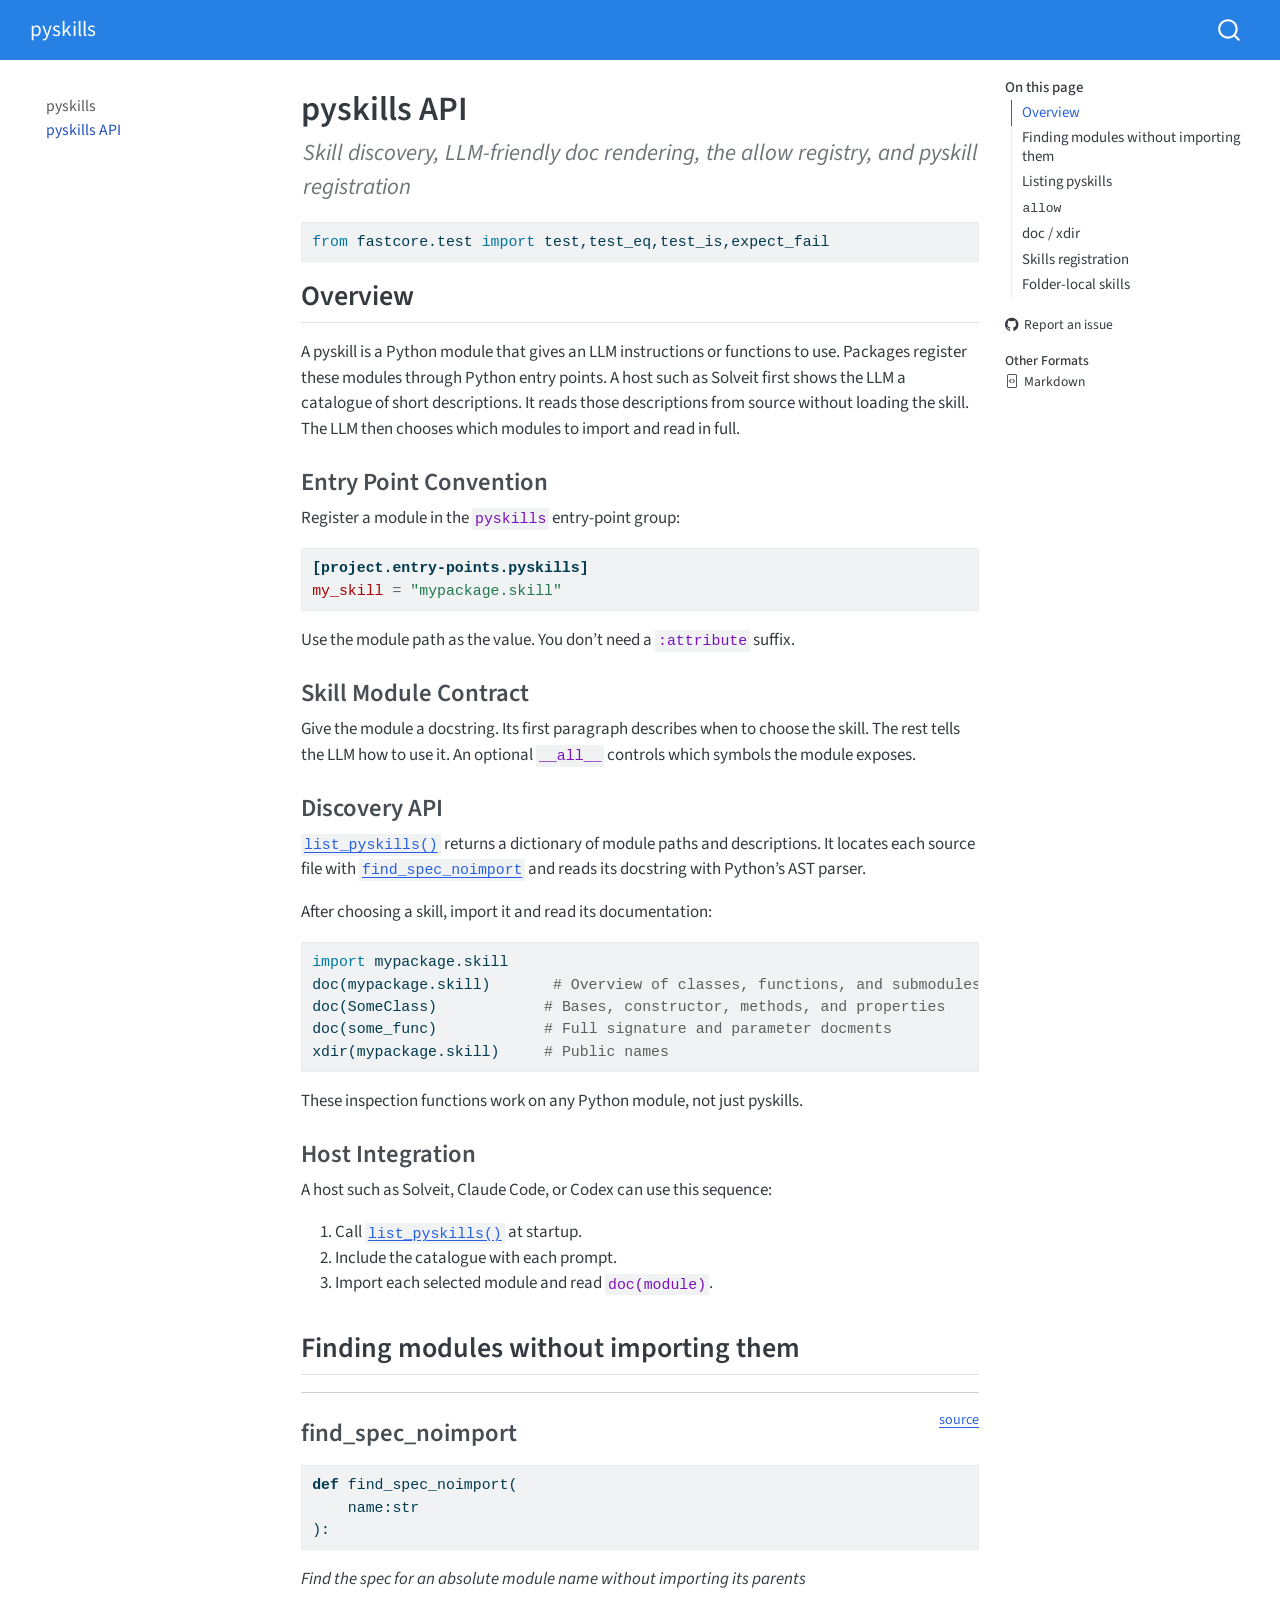
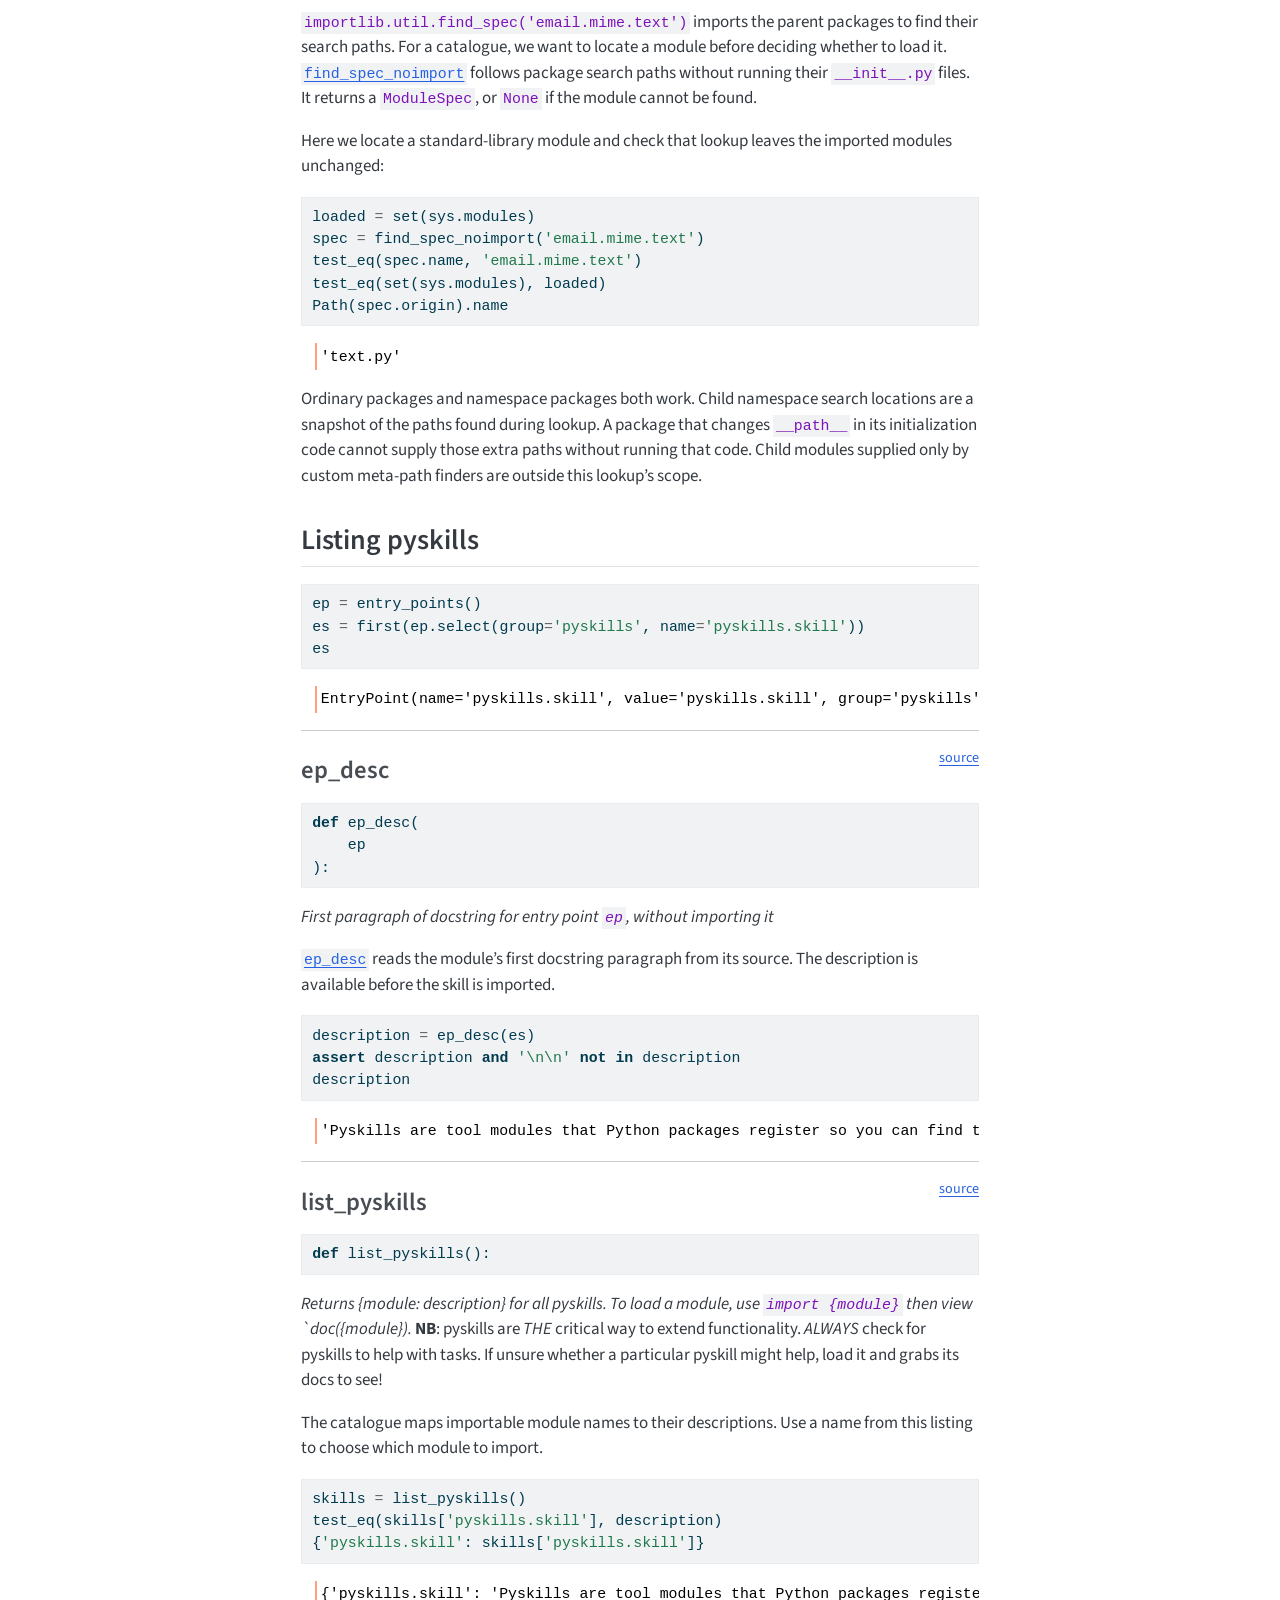
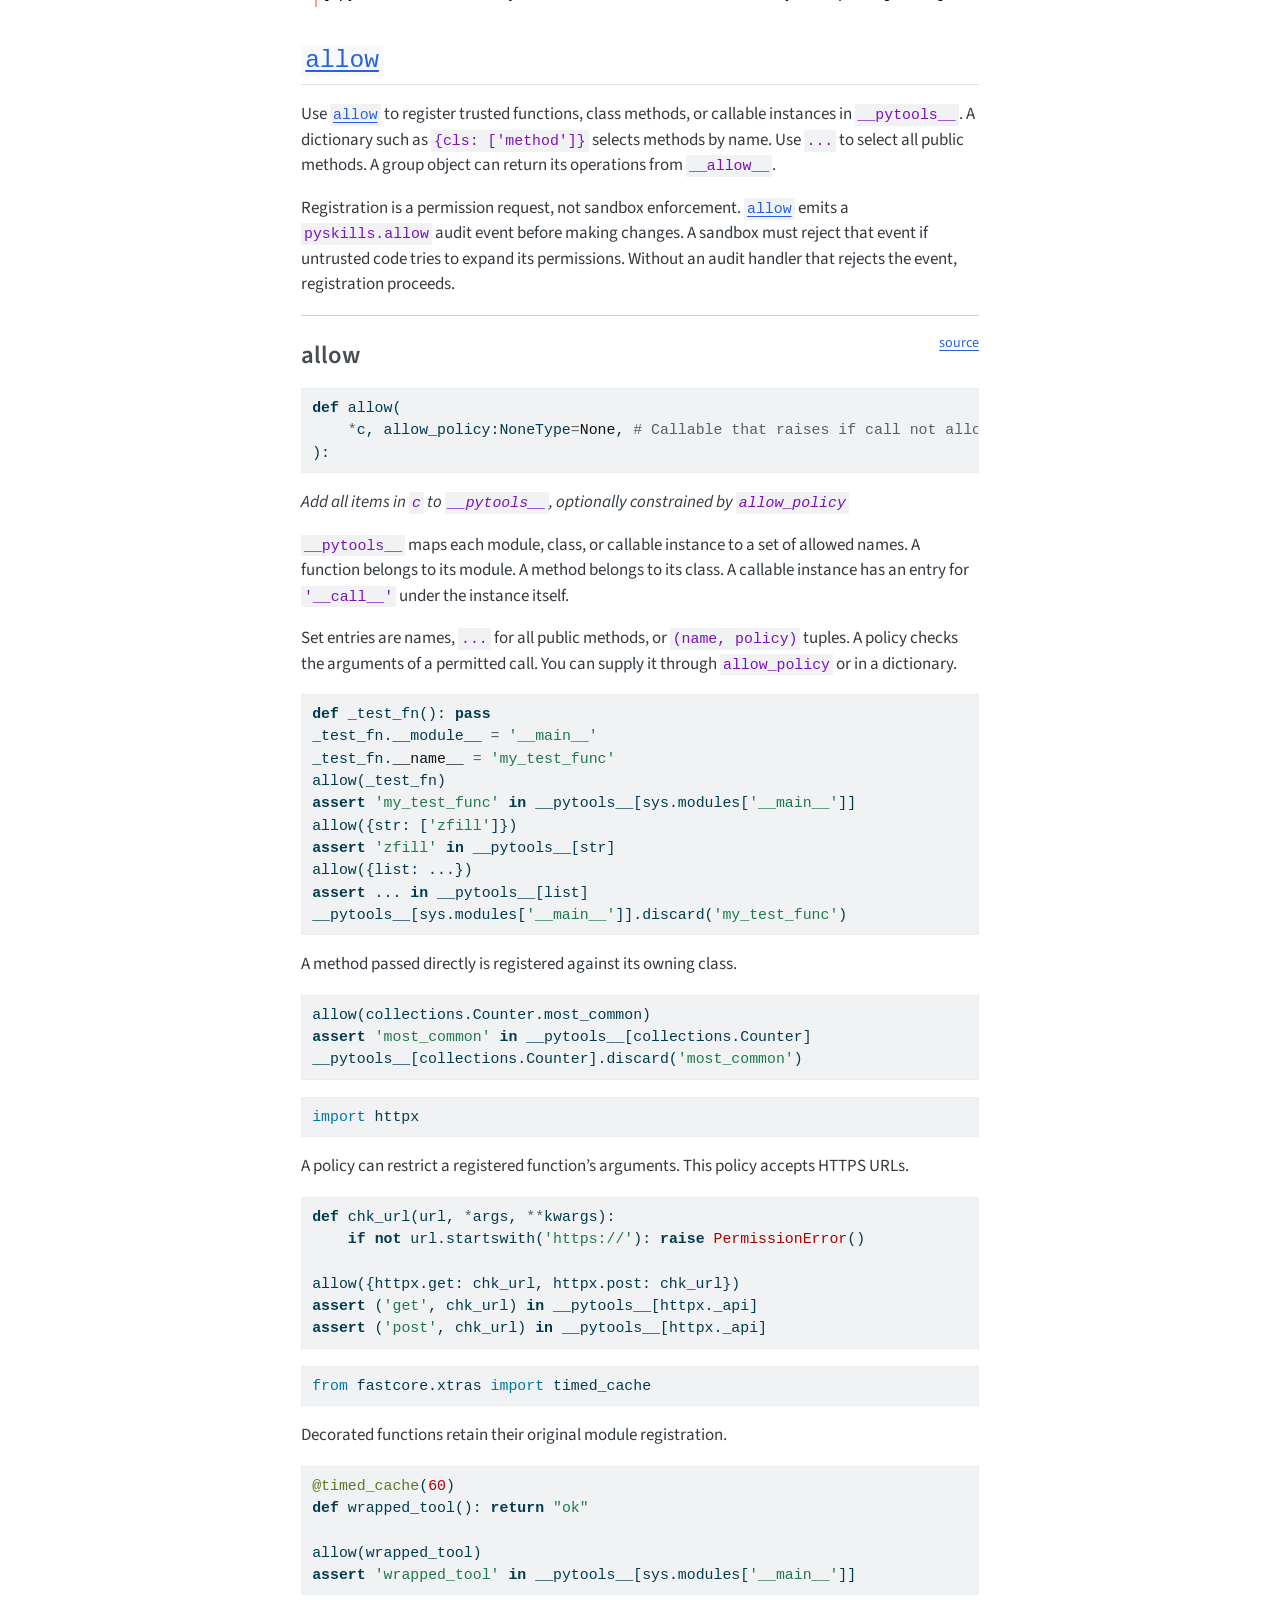
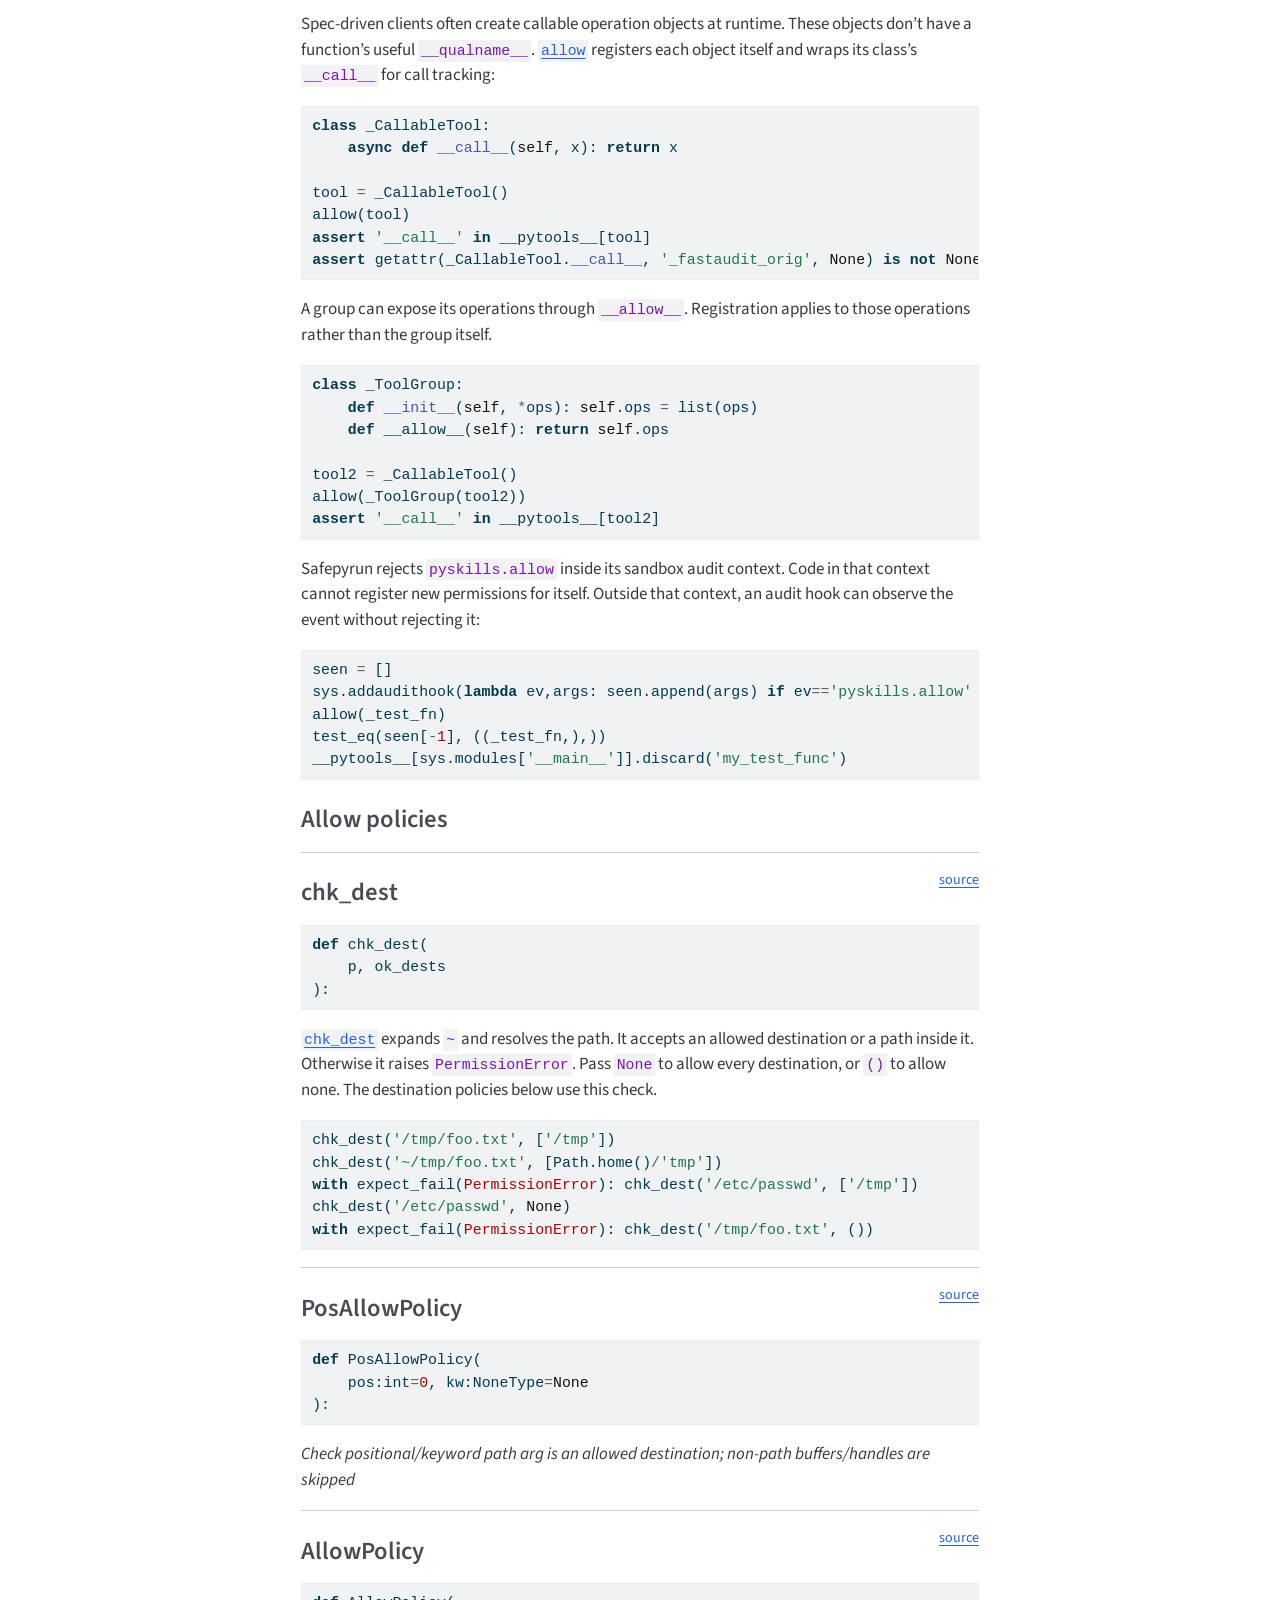
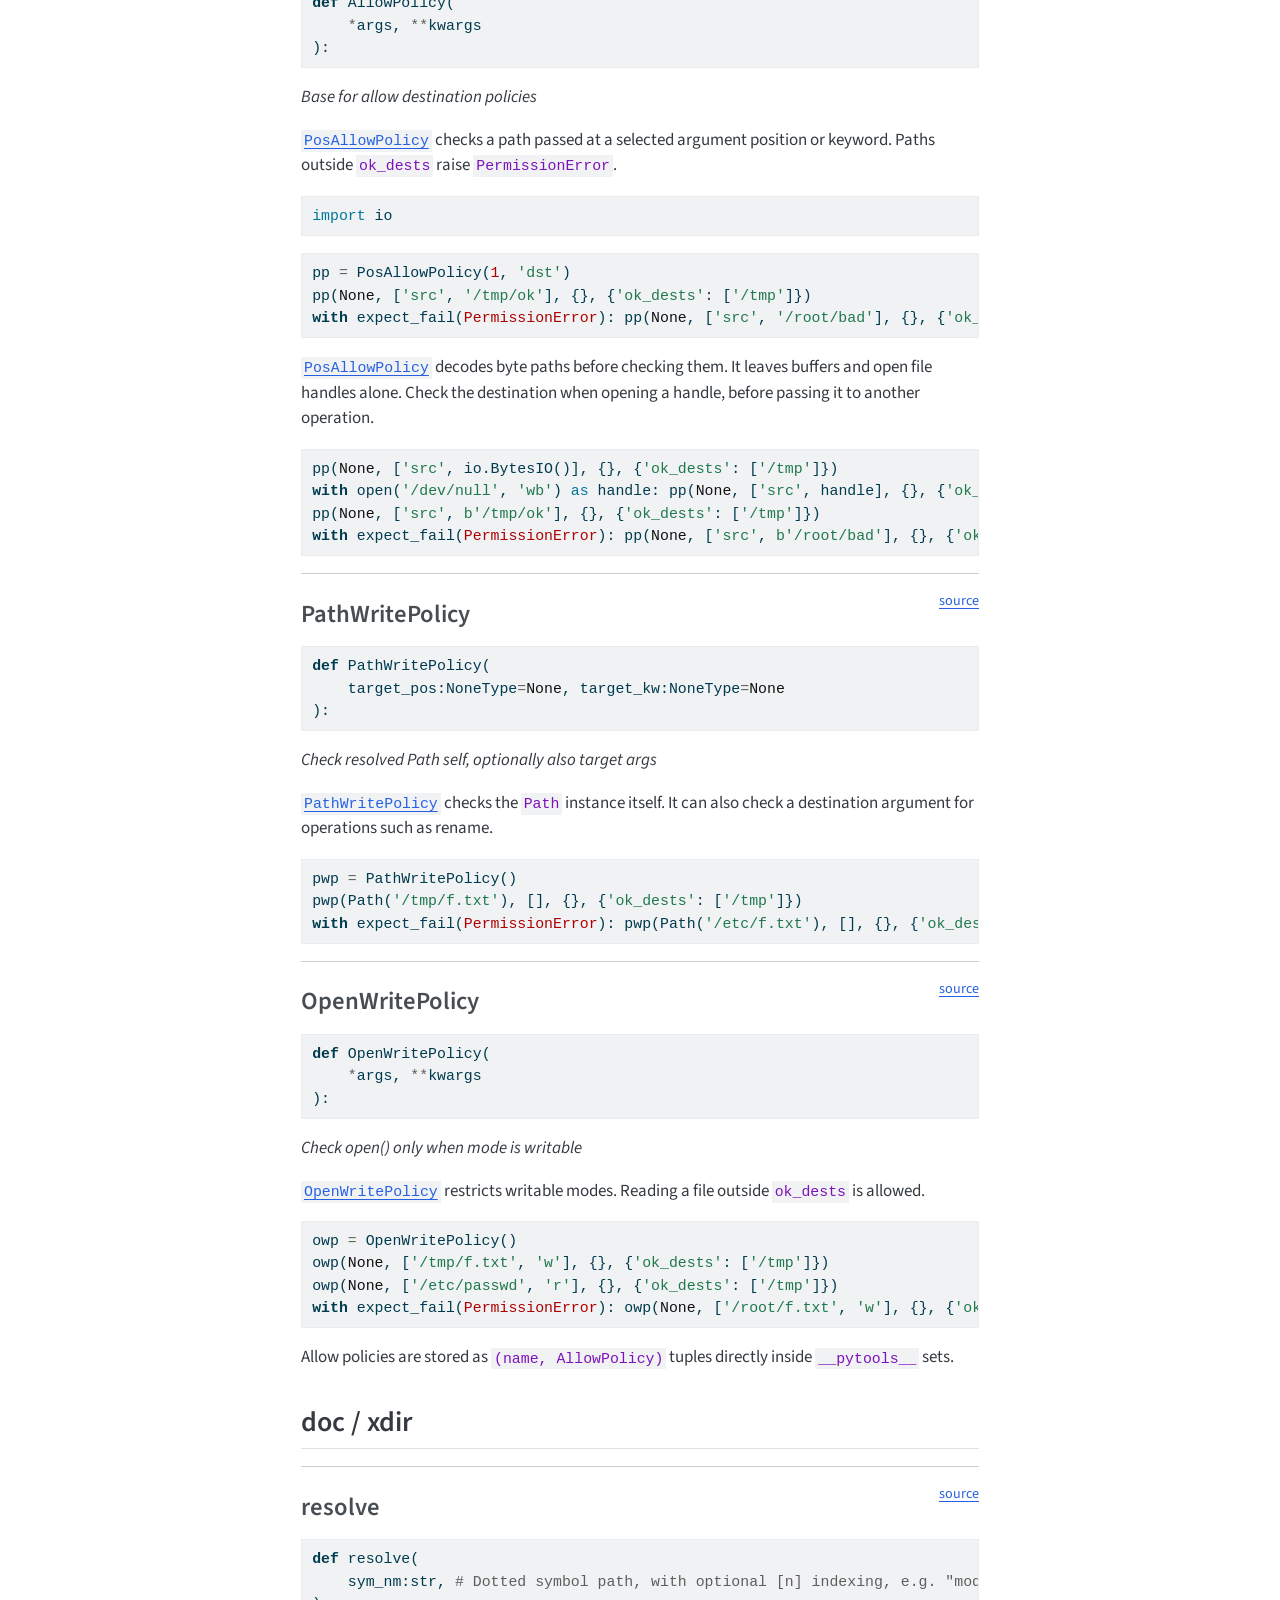
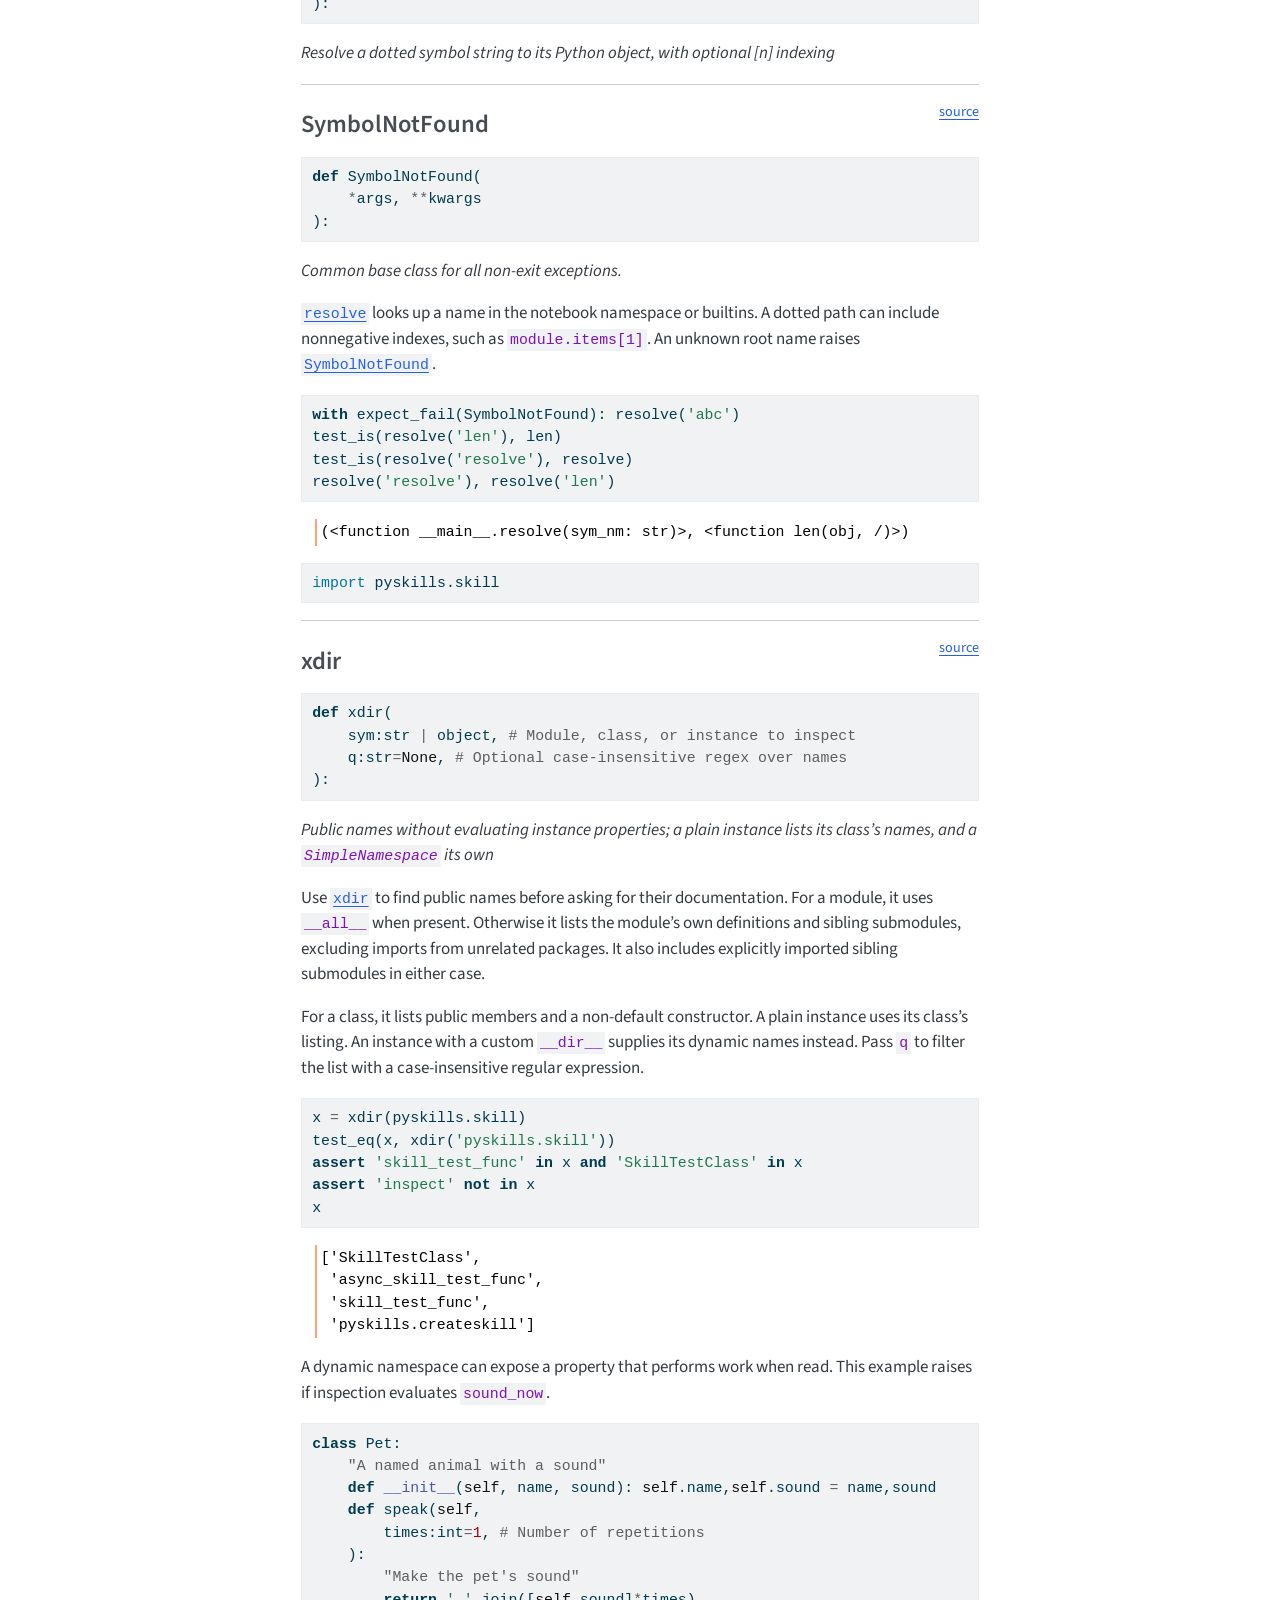
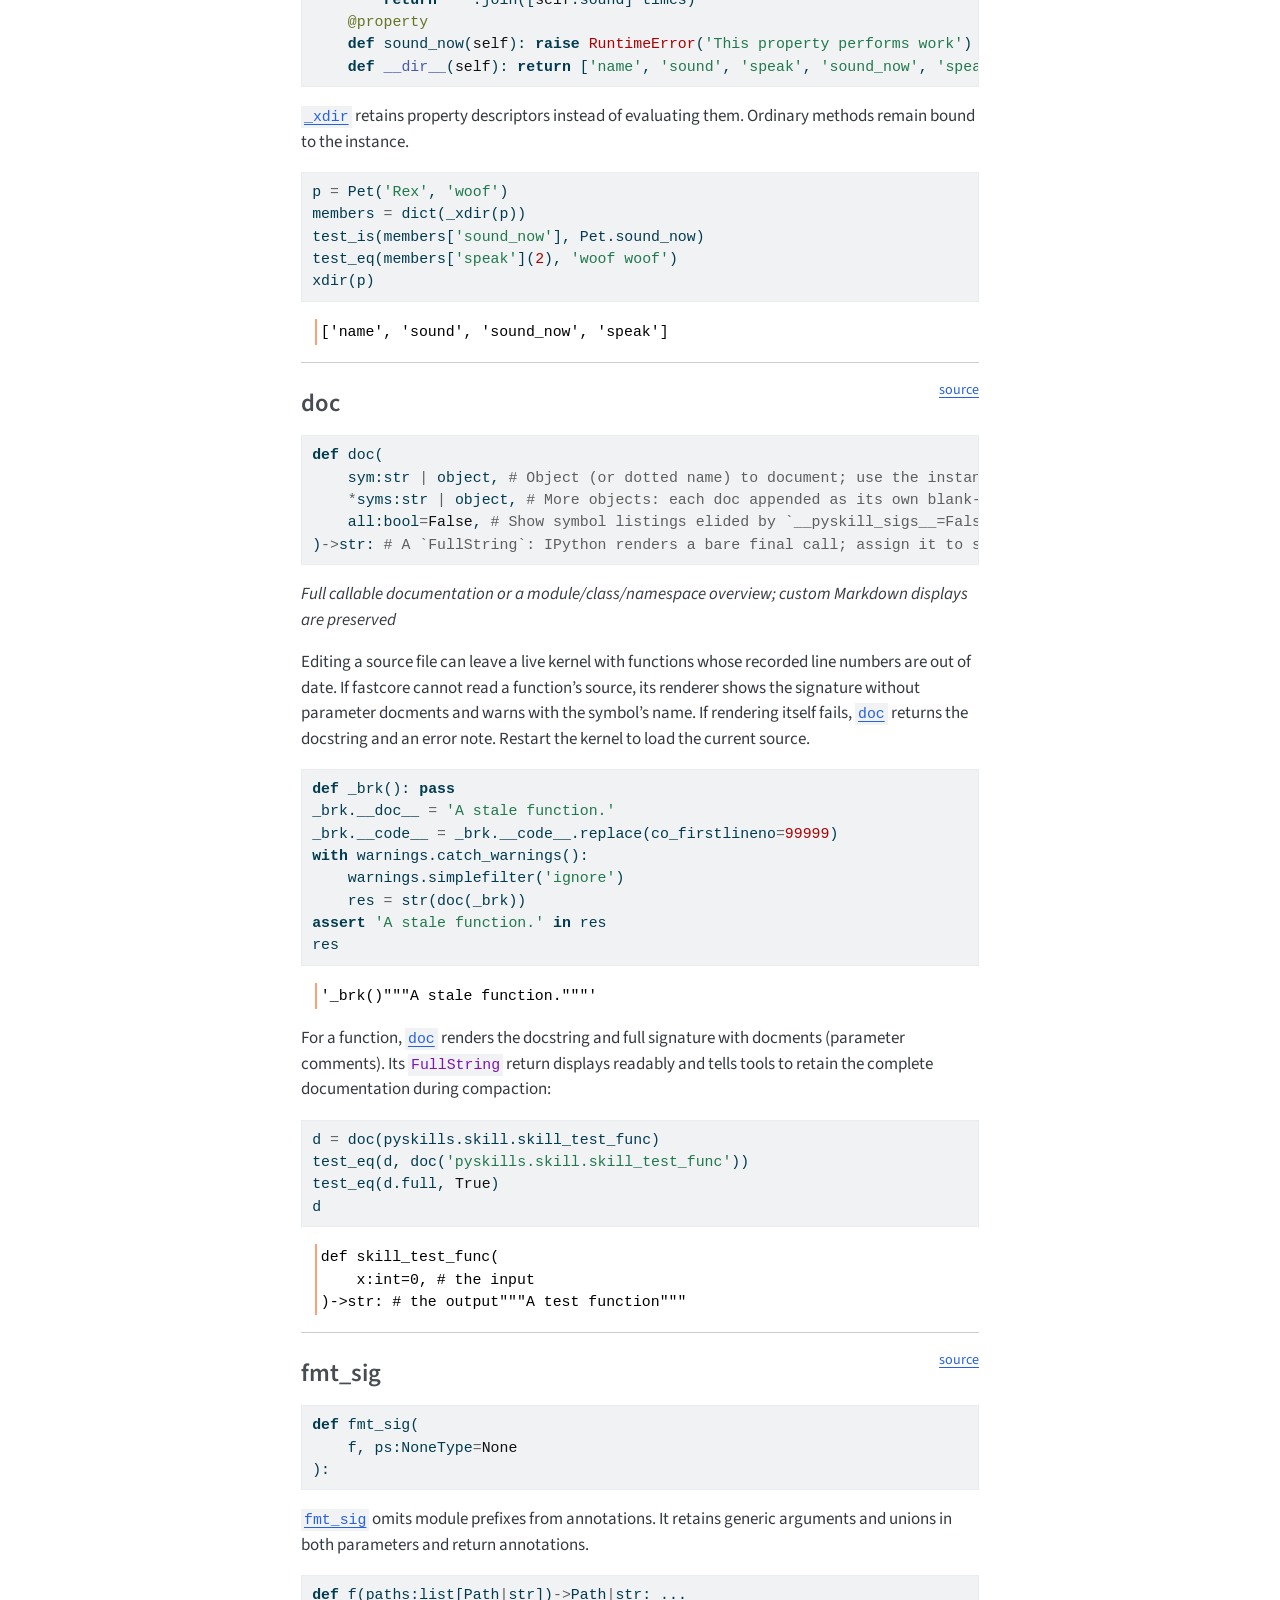
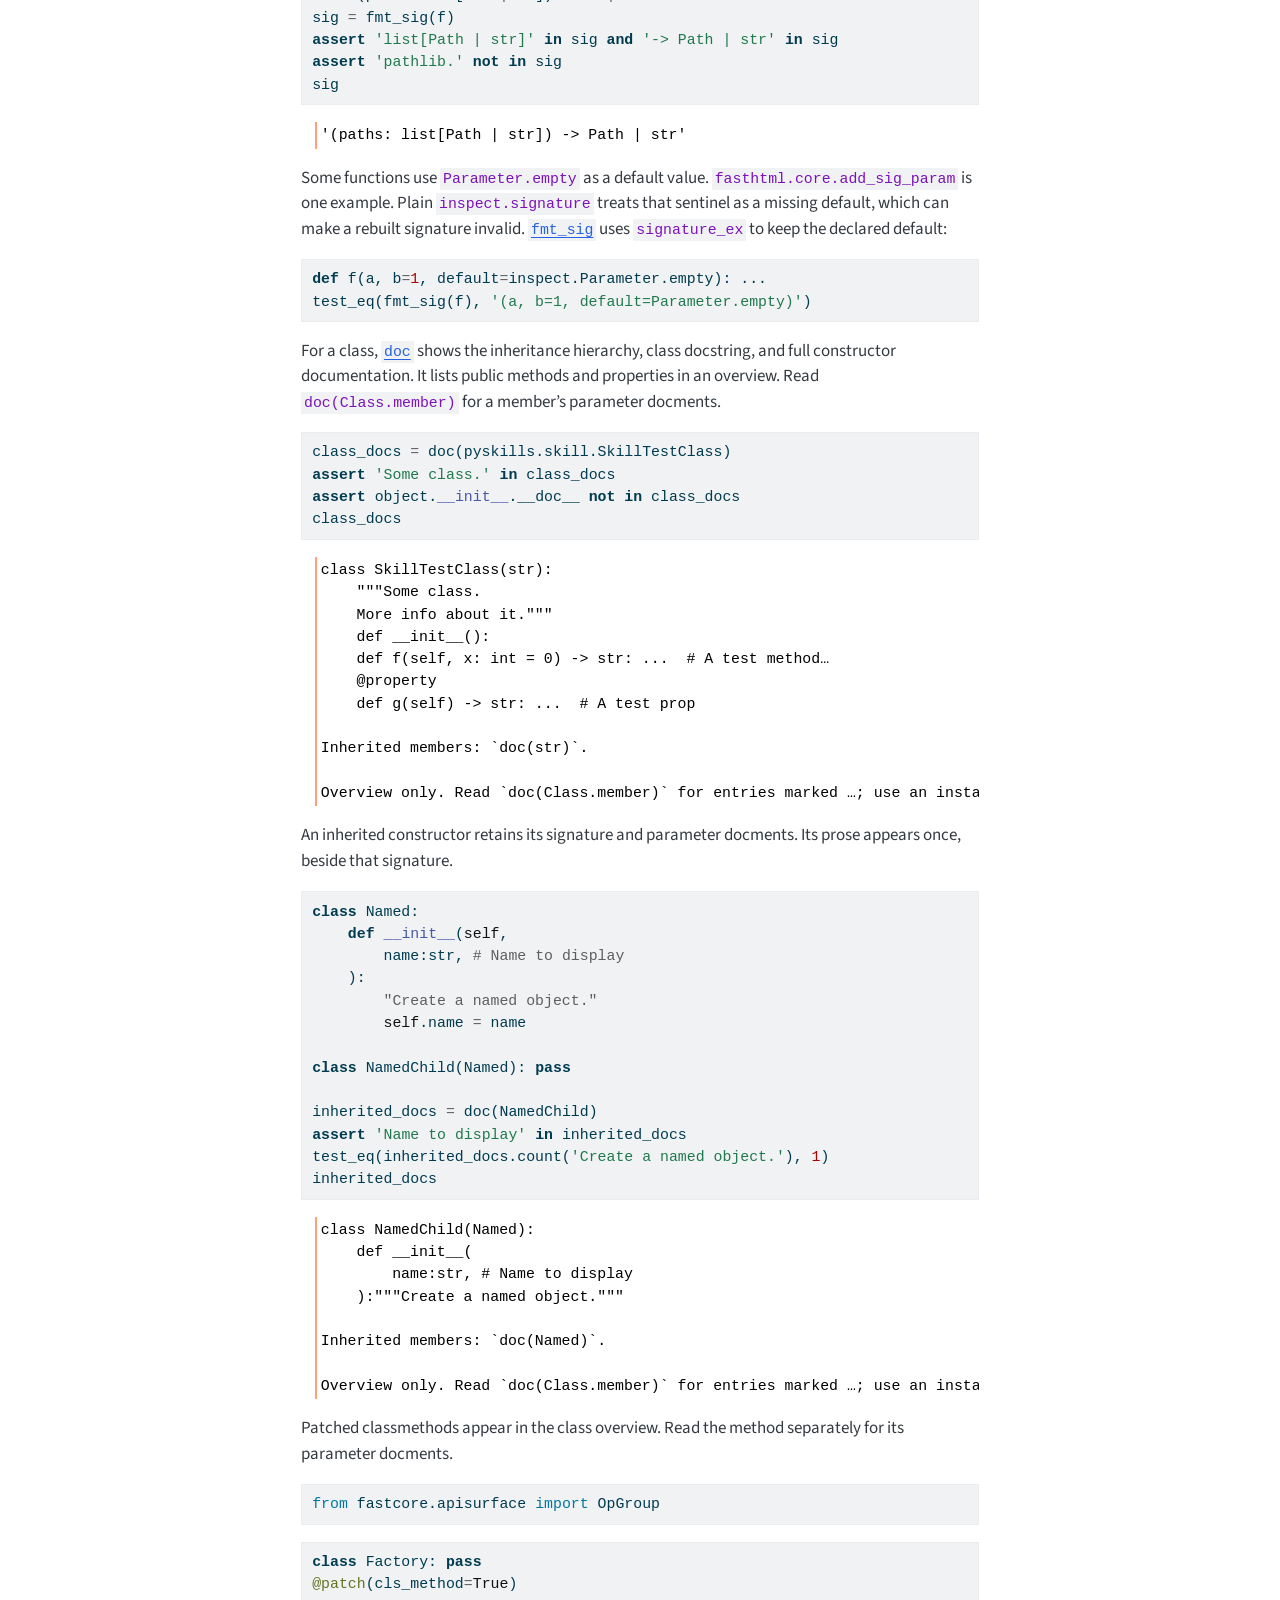
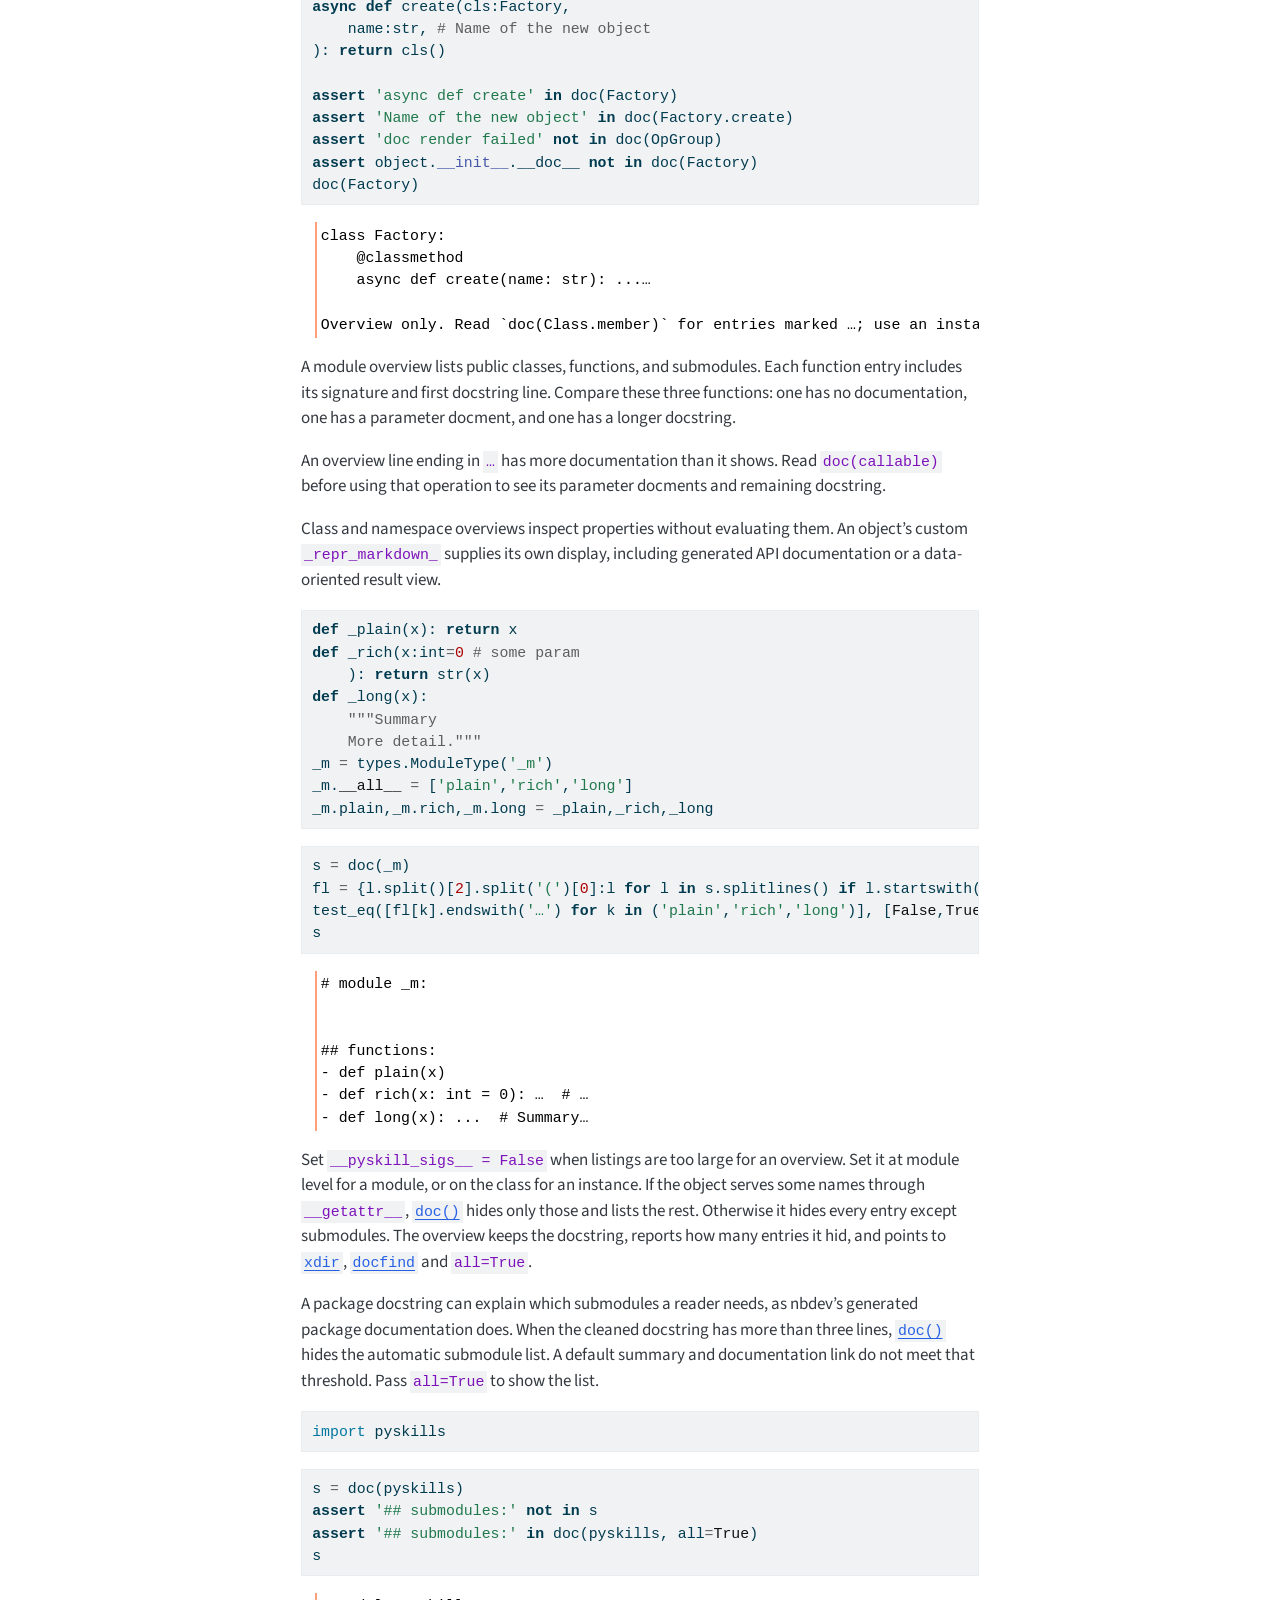
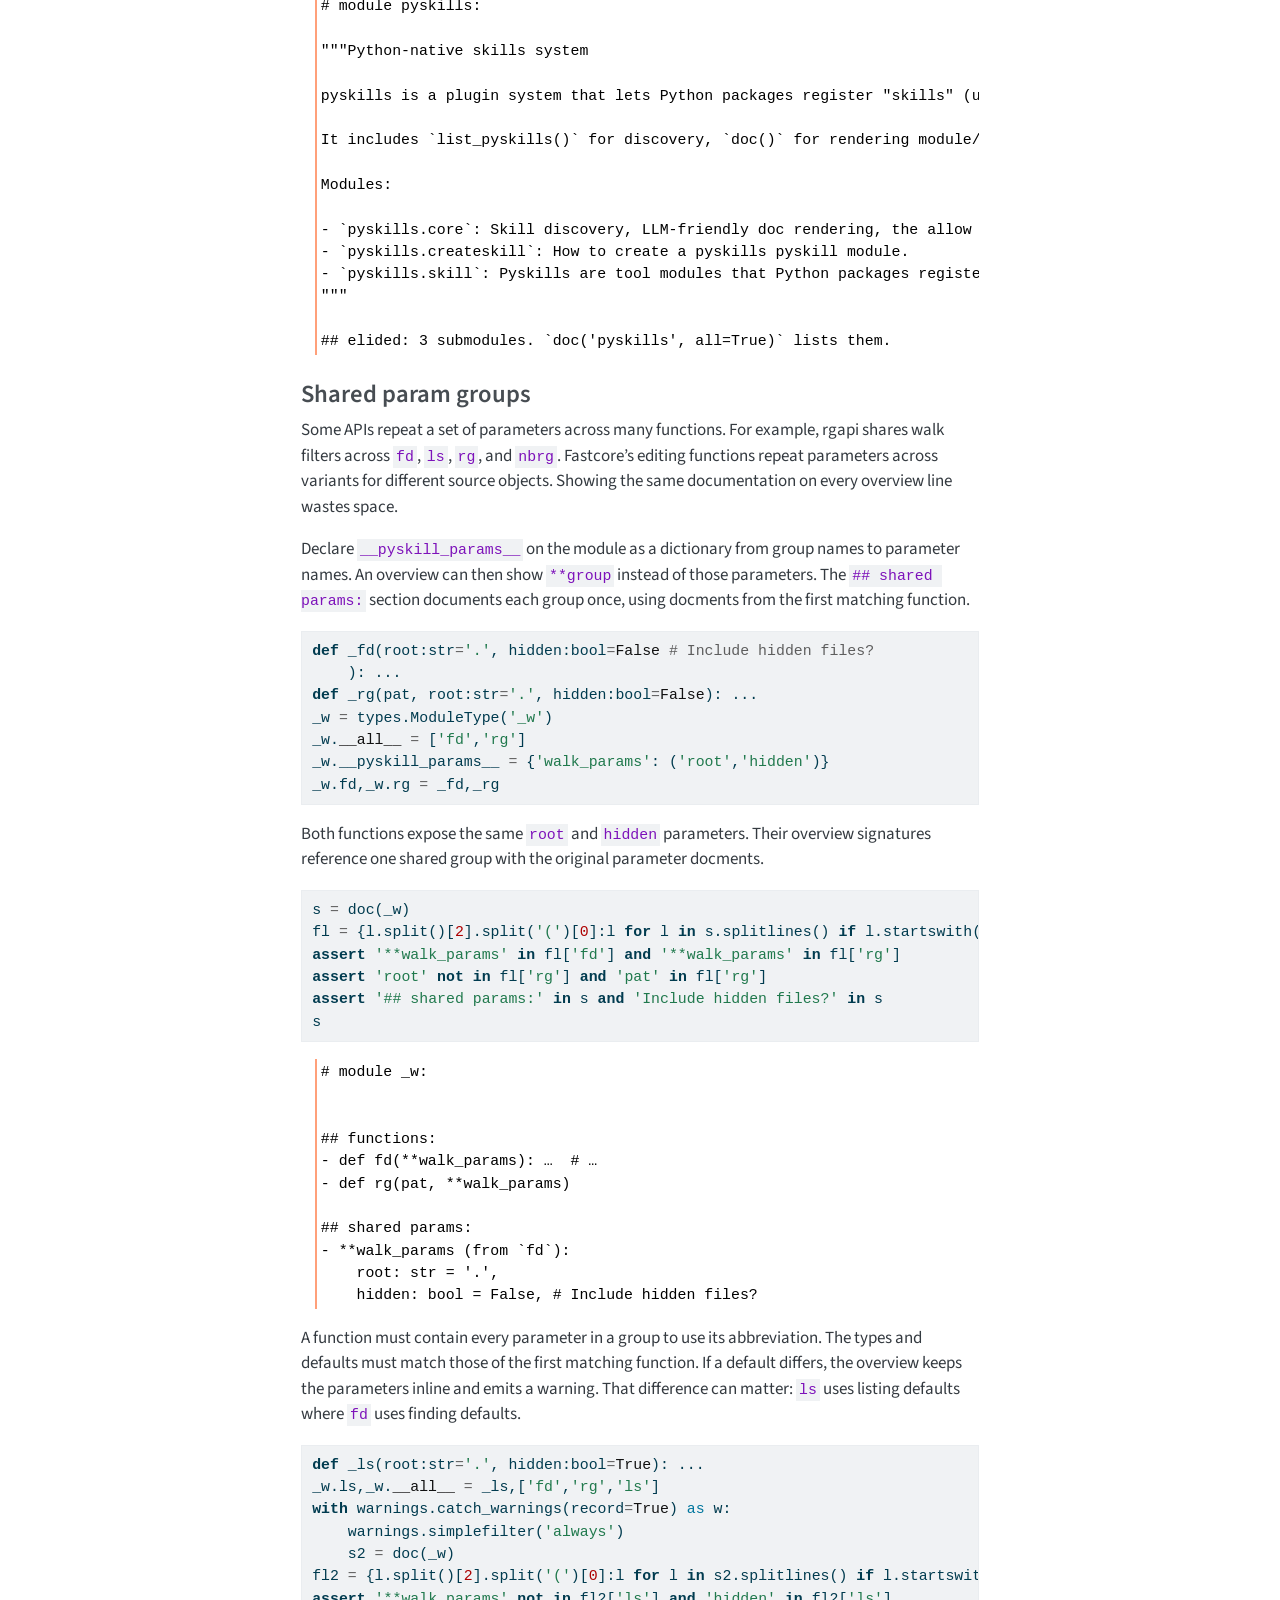
==== commit f868b935: "deploy: b44e0ce035812ab14b5e49a43a92abdb2ec3e190" ====
--- a/core.html
+++ b/core.html
@@ -2,7 +2,7 @@
 <html xmlns="http://www.w3.org/1999/xhtml" lang="en" xml:lang="en"><head>
 
 <meta charset="utf-8">
-<meta name="generator" content="quarto-1.10.18">
+<meta name="generator" content="quarto-1.10.20">
 
 <meta name="viewport" content="width=device-width, initial-scale=1.0, user-scalable=yes">
 
@@ -78,10 +78,10 @@
 <script src="site_libs/quarto-html/tippy.umd.min.js"></script>
 <script src="site_libs/quarto-html/anchor.min.js"></script>
 <link href="site_libs/quarto-html/tippy.css" rel="stylesheet">
-<link href="site_libs/quarto-html/quarto-syntax-highlighting-64a204ab8560d761af7679ceaba22944.css" rel="stylesheet" id="quarto-text-highlighting-styles">
+<link href="site_libs/quarto-html/quarto-syntax-highlighting-17888a1159294d3eb470f19f6f52f5a5.css" rel="stylesheet" id="quarto-text-highlighting-styles">
 <script src="site_libs/bootstrap/bootstrap.min.js"></script>
 <link href="site_libs/bootstrap/bootstrap-icons.css" rel="stylesheet">
-<link href="site_libs/bootstrap/bootstrap-f2788e636de456f6409e966386820849.min.css" rel="stylesheet" append-hash="true" id="quarto-bootstrap" data-mode="light">
+<link href="site_libs/bootstrap/bootstrap-39e57db67d82b2c9fe6194abcab60f74.min.css" rel="stylesheet" append-hash="true" id="quarto-bootstrap" data-mode="light">
 <script id="quarto-search-options" type="application/json">{
   "location": "navbar",
   "copy-button": false,
@@ -225,7 +225,7 @@
 
 
 <!-- WARNING: THIS FILE WAS AUTOGENERATED! DO NOT EDIT! -->
-<div id="32fdd031" class="cell" data-quarto-private-1="{&quot;key&quot;:&quot;execution&quot;,&quot;value&quot;:{&quot;iopub.execute_input&quot;:&quot;2026-10-02T01:12:05.455478+00:00&quot;,&quot;shell.execute_reply&quot;:&quot;2026-10-02T01:12:05.456250+00:00&quot;,&quot;total&quot;:0.0007748610000035683}}" data-execution_count="3">
+<div id="32fdd031" class="cell" data-quarto-private-1="{&quot;key&quot;:&quot;execution&quot;,&quot;value&quot;:{&quot;iopub.execute_input&quot;:&quot;2026-11-02T02:40:39.669401+00:00&quot;,&quot;shell.execute_reply&quot;:&quot;2026-11-02T02:40:39.669935+00:00&quot;,&quot;total&quot;:0.0005356769999877997}}" data-execution_count="3">
 <div class="code-copy-outer-scaffold"><div class="sourceCode cell-code" id="cb1"><pre class="sourceCode python code-with-copy"><code class="sourceCode python"><span id="cb1-1"><a href="#cb1-1" aria-hidden="true" tabindex="-1"></a><span class="im">from</span> fastcore.test <span class="im">import</span> test,test_eq,test_is,expect_fail</span></code></pre></div><button title="Copy to Clipboard" class="code-copy-button"><i class="bi"></i></button></div>
 </div>
 <section id="overview" class="level2">
@@ -265,7 +265,7 @@
 </section>
 <section id="finding-modules-without-importing-them" class="level2">
 <h2 class="anchored" data-anchor-id="finding-modules-without-importing-them">Finding modules without importing them</h2>
-<div id="d0a8c89a" class="cell" data-quarto-private-1="{&quot;key&quot;:&quot;execution&quot;,&quot;value&quot;:{&quot;iopub.execute_input&quot;:&quot;2026-10-02T01:12:05.458133+00:00&quot;,&quot;shell.execute_reply&quot;:&quot;2026-10-02T01:12:05.538035+00:00&quot;,&quot;total&quot;:0.07990715700000095}}" data-execution_count="5">
+<div id="9f3deb1d" class="cell" data-quarto-private-1="{&quot;key&quot;:&quot;execution&quot;,&quot;value&quot;:{&quot;iopub.execute_input&quot;:&quot;2026-11-02T02:40:39.671105+00:00&quot;,&quot;shell.execute_reply&quot;:&quot;2026-11-02T02:40:39.728230+00:00&quot;,&quot;total&quot;:0.057128341000009186}}" data-execution_count="5">
 <hr>
 <p><a href="https://github.com/AnswerDotAI/pyskills/blob/main/pyskills/core.py#L79" target="_blank" style="float:right; font-size:smaller">source</a></p>
 <section id="find_spec_noimport" class="level3">
@@ -300,7 +300,7 @@
 <pre><code>EntryPoint(name='pyskills.skill', value='pyskills.skill', group='pyskills')</code></pre>
 </div>
 </div>
-<div id="e0db9e88" class="cell" data-quarto-private-1="{&quot;key&quot;:&quot;execution&quot;,&quot;value&quot;:{&quot;iopub.execute_input&quot;:&quot;2026-10-02T01:12:05.539615+00:00&quot;,&quot;shell.execute_reply&quot;:&quot;2026-10-02T01:12:05.542411+00:00&quot;,&quot;total&quot;:0.002798462000001223}}" data-execution_count="7">
+<div id="1aac08cb" class="cell" data-quarto-private-1="{&quot;key&quot;:&quot;execution&quot;,&quot;value&quot;:{&quot;iopub.execute_input&quot;:&quot;2026-11-02T02:40:39.729164+00:00&quot;,&quot;shell.execute_reply&quot;:&quot;2026-11-02T02:40:39.730875+00:00&quot;,&quot;total&quot;:0.001712796999981947}}" data-execution_count="7">
 <hr>
 <p><a href="https://github.com/AnswerDotAI/pyskills/blob/main/pyskills/core.py#L91" target="_blank" style="float:right; font-size:smaller">source</a></p>
 <section id="ep_desc" class="level3">
@@ -320,7 +320,7 @@
 <pre><code>'Pyskills are tool modules that Python packages register so you can find them without importing everything. `list_pyskills()` names the ones installed, with a one-line description each, and needs no imports. Load one with a normal import, then read its docs with `doc()`.'</code></pre>
 </div>
 </div>
-<div id="d0a43631" class="cell" data-quarto-private-1="{&quot;key&quot;:&quot;execution&quot;,&quot;value&quot;:{&quot;iopub.execute_input&quot;:&quot;2026-10-02T01:12:05.543522+00:00&quot;,&quot;shell.execute_reply&quot;:&quot;2026-10-02T01:12:05.546034+00:00&quot;,&quot;total&quot;:0.0025142410000000837}}" data-execution_count="9">
+<div id="1395120e" class="cell" data-quarto-private-1="{&quot;key&quot;:&quot;execution&quot;,&quot;value&quot;:{&quot;iopub.execute_input&quot;:&quot;2026-11-02T02:40:39.731601+00:00&quot;,&quot;shell.execute_reply&quot;:&quot;2026-11-02T02:40:39.733145+00:00&quot;,&quot;total&quot;:0.0015462860000070577}}" data-execution_count="9">
 <hr>
 <p><a href="https://github.com/AnswerDotAI/pyskills/blob/main/pyskills/core.py#L103" target="_blank" style="float:right; font-size:smaller">source</a></p>
 <section id="list_pyskills" class="level3">
@@ -343,7 +343,7 @@
 <h2 class="anchored" data-anchor-id="allow"><a href="https://AnswerDotAI.github.io/pyskills/core.html#allow"><code>allow</code></a></h2>
 <p>Use <a href="https://AnswerDotAI.github.io/pyskills/core.html#allow"><code>allow</code></a> to register trusted functions, class methods, or callable instances in <code>__pytools__</code>. A dictionary such as <code>{cls: ['method']}</code> selects methods by name. Use <code>...</code> to select all public methods. A group object can return its operations from <code>__allow__</code>.</p>
 <p>Registration is a permission request, not sandbox enforcement. <a href="https://AnswerDotAI.github.io/pyskills/core.html#allow"><code>allow</code></a> emits a <code>pyskills.allow</code> audit event before making changes. A sandbox must reject that event if untrusted code tries to expand its permissions. Without an audit handler that rejects the event, registration proceeds.</p>
-<div id="aadf68ca" class="cell" data-quarto-private-1="{&quot;key&quot;:&quot;execution&quot;,&quot;value&quot;:{&quot;iopub.execute_input&quot;:&quot;2026-10-02T01:12:05.560930+00:00&quot;,&quot;shell.execute_reply&quot;:&quot;2026-10-02T01:12:05.565651+00:00&quot;,&quot;total&quot;:0.004723237999996854}}" data-execution_count="12">
+<div id="f8bbbd62" class="cell" data-quarto-private-1="{&quot;key&quot;:&quot;execution&quot;,&quot;value&quot;:{&quot;iopub.execute_input&quot;:&quot;2026-11-02T02:40:39.736074+00:00&quot;,&quot;shell.execute_reply&quot;:&quot;2026-11-02T02:40:39.738931+00:00&quot;,&quot;total&quot;:0.0028588010000021313}}" data-execution_count="12">
 <hr>
 <p><a href="https://github.com/AnswerDotAI/pyskills/blob/main/pyskills/core.py#L121" target="_blank" style="float:right; font-size:smaller">source</a></p>
 <section id="allow-1" class="level3">
@@ -374,7 +374,7 @@
 <span id="cb17-2"><a href="#cb17-2" aria-hidden="true" tabindex="-1"></a><span class="cf">assert</span> <span class="st">'most_common'</span> <span class="kw">in</span> __pytools__[collections.Counter]</span>
 <span id="cb17-3"><a href="#cb17-3" aria-hidden="true" tabindex="-1"></a>__pytools__[collections.Counter].discard(<span class="st">'most_common'</span>)</span></code></pre></div><button title="Copy to Clipboard" class="code-copy-button"><i class="bi"></i></button></div>
 </div>
-<div id="eb1f53ce" class="cell" data-quarto-private-1="{&quot;key&quot;:&quot;execution&quot;,&quot;value&quot;:{&quot;iopub.execute_input&quot;:&quot;2026-10-02T01:12:05.566112+00:00&quot;,&quot;shell.execute_reply&quot;:&quot;2026-10-02T01:12:05.583185+00:00&quot;,&quot;total&quot;:0.01707662100000107}}" data-execution_count="13">
+<div id="eb1f53ce" class="cell" data-quarto-private-1="{&quot;key&quot;:&quot;execution&quot;,&quot;value&quot;:{&quot;iopub.execute_input&quot;:&quot;2026-11-02T02:40:39.739192+00:00&quot;,&quot;shell.execute_reply&quot;:&quot;2026-11-02T02:40:39.749781+00:00&quot;,&quot;total&quot;:0.01059117500000184}}" data-execution_count="13">
 <div class="code-copy-outer-scaffold"><div class="sourceCode cell-code" id="cb18"><pre class="sourceCode python code-with-copy"><code class="sourceCode python"><span id="cb18-1"><a href="#cb18-1" aria-hidden="true" tabindex="-1"></a><span class="im">import</span> httpx</span></code></pre></div><button title="Copy to Clipboard" class="code-copy-button"><i class="bi"></i></button></div>
 </div>
 <p>A policy can restrict a registered function’s arguments. This policy accepts HTTPS URLs.</p>
@@ -386,7 +386,7 @@
 <span id="cb19-5"><a href="#cb19-5" aria-hidden="true" tabindex="-1"></a><span class="cf">assert</span> (<span class="st">'get'</span>, chk_url) <span class="kw">in</span> __pytools__[httpx._api]</span>
 <span id="cb19-6"><a href="#cb19-6" aria-hidden="true" tabindex="-1"></a><span class="cf">assert</span> (<span class="st">'post'</span>, chk_url) <span class="kw">in</span> __pytools__[httpx._api]</span></code></pre></div><button title="Copy to Clipboard" class="code-copy-button"><i class="bi"></i></button></div>
 </div>
-<div id="e2230921" class="cell" data-quarto-private-1="{&quot;key&quot;:&quot;execution&quot;,&quot;value&quot;:{&quot;iopub.execute_input&quot;:&quot;2026-10-02T01:12:05.583507+00:00&quot;,&quot;shell.execute_reply&quot;:&quot;2026-10-02T01:12:05.584126+00:00&quot;,&quot;total&quot;:0.0006215750000038156}}" data-execution_count="14">
+<div id="e2230921" class="cell" data-quarto-private-1="{&quot;key&quot;:&quot;execution&quot;,&quot;value&quot;:{&quot;iopub.execute_input&quot;:&quot;2026-11-02T02:40:39.749970+00:00&quot;,&quot;shell.execute_reply&quot;:&quot;2026-11-02T02:40:39.750371+00:00&quot;,&quot;total&quot;:0.0004029170000023896}}" data-execution_count="14">
 <div class="code-copy-outer-scaffold"><div class="sourceCode cell-code" id="cb20"><pre class="sourceCode python code-with-copy"><code class="sourceCode python"><span id="cb20-1"><a href="#cb20-1" aria-hidden="true" tabindex="-1"></a><span class="im">from</span> fastcore.xtras <span class="im">import</span> timed_cache</span></code></pre></div><button title="Copy to Clipboard" class="code-copy-button"><i class="bi"></i></button></div>
 </div>
 <p>Decorated functions retain their original module registration.</p>
@@ -427,7 +427,7 @@
 </div>
 <section id="allow-policies" class="level3">
 <h3 class="anchored" data-anchor-id="allow-policies">Allow policies</h3>
-<div id="d69af04c" class="cell" data-quarto-private-1="{&quot;key&quot;:&quot;execution&quot;,&quot;value&quot;:{&quot;iopub.execute_input&quot;:&quot;2026-10-02T01:12:05.585983+00:00&quot;,&quot;shell.execute_reply&quot;:&quot;2026-10-02T01:12:05.588760+00:00&quot;,&quot;total&quot;:0.002779257000000257}}" data-execution_count="16">
+<div id="2482bf08" class="cell" data-quarto-private-1="{&quot;key&quot;:&quot;execution&quot;,&quot;value&quot;:{&quot;iopub.execute_input&quot;:&quot;2026-11-02T02:40:39.751627+00:00&quot;,&quot;shell.execute_reply&quot;:&quot;2026-11-02T02:40:39.753317+00:00&quot;,&quot;total&quot;:0.0016943100000048616}}" data-execution_count="16">
 <hr>
 <p><a href="https://github.com/AnswerDotAI/pyskills/blob/main/pyskills/core.py#L168" target="_blank" style="float:right; font-size:smaller">source</a></p>
 <section id="chk_dest" class="level3">
@@ -445,7 +445,7 @@
 <span id="cb26-4"><a href="#cb26-4" aria-hidden="true" tabindex="-1"></a>chk_dest(<span class="st">'/etc/passwd'</span>, <span class="va">None</span>)</span>
 <span id="cb26-5"><a href="#cb26-5" aria-hidden="true" tabindex="-1"></a><span class="cf">with</span> expect_fail(<span class="pp">PermissionError</span>): chk_dest(<span class="st">'/tmp/foo.txt'</span>, ())</span></code></pre></div><button title="Copy to Clipboard" class="code-copy-button"><i class="bi"></i></button></div>
 </div>
-<div id="4f2f8cb1" class="cell" data-quarto-private-1="{&quot;key&quot;:&quot;execution&quot;,&quot;value&quot;:{&quot;iopub.execute_input&quot;:&quot;2026-10-02T01:12:05.590441+00:00&quot;,&quot;shell.execute_reply&quot;:&quot;2026-10-02T01:12:05.592886+00:00&quot;,&quot;total&quot;:0.0024469140000036305}}" data-execution_count="18">
+<div id="b0060fcd" class="cell" data-quarto-private-1="{&quot;key&quot;:&quot;execution&quot;,&quot;value&quot;:{&quot;iopub.execute_input&quot;:&quot;2026-11-02T02:40:39.754393+00:00&quot;,&quot;shell.execute_reply&quot;:&quot;2026-11-02T02:40:39.755914+00:00&quot;,&quot;total&quot;:0.0015225599999837414}}" data-execution_count="18">
 <hr>
 <p><a href="https://github.com/AnswerDotAI/pyskills/blob/main/pyskills/core.py#L179" target="_blank" style="float:right; font-size:smaller">source</a></p>
 <section id="posallowpolicy" class="level3">
@@ -456,7 +456,7 @@
 <p><em>Check positional/keyword path arg is an allowed destination; non-path buffers/handles are skipped</em></p>
 </section>
 </div>
-<div id="2572a888" class="cell" data-quarto-private-1="{&quot;key&quot;:&quot;execution&quot;,&quot;value&quot;:{&quot;iopub.execute_input&quot;:&quot;2026-10-02T01:12:05.592973+00:00&quot;,&quot;shell.execute_reply&quot;:&quot;2026-10-02T01:12:05.595352+00:00&quot;,&quot;total&quot;:0.002381321000001435}}" data-execution_count="19">
+<div id="a5954864" class="cell" data-quarto-private-1="{&quot;key&quot;:&quot;execution&quot;,&quot;value&quot;:{&quot;iopub.execute_input&quot;:&quot;2026-11-02T02:40:39.755974+00:00&quot;,&quot;shell.execute_reply&quot;:&quot;2026-11-02T02:40:39.757483+00:00&quot;,&quot;total&quot;:0.0015116680000062388}}" data-execution_count="19">
 <hr>
 <p><a href="https://github.com/AnswerDotAI/pyskills/blob/main/pyskills/core.py#L175" target="_blank" style="float:right; font-size:smaller">source</a></p>
 <section id="allowpolicy" class="level3">
@@ -468,7 +468,7 @@
 </section>
 </div>
 <p><a href="https://AnswerDotAI.github.io/pyskills/core.html#posallowpolicy"><code>PosAllowPolicy</code></a> checks a path passed at a selected argument position or keyword. Paths outside <code>ok_dests</code> raise <code>PermissionError</code>.</p>
-<div id="bd2f1fea" class="cell" data-quarto-private-1="{&quot;key&quot;:&quot;execution&quot;,&quot;value&quot;:{&quot;iopub.execute_input&quot;:&quot;2026-10-02T01:12:05.595439+00:00&quot;,&quot;shell.execute_reply&quot;:&quot;2026-10-02T01:12:05.595967+00:00&quot;,&quot;total&quot;:0.0005303729999965867}}" data-execution_count="20">
+<div id="bd2f1fea" class="cell" data-quarto-private-1="{&quot;key&quot;:&quot;execution&quot;,&quot;value&quot;:{&quot;iopub.execute_input&quot;:&quot;2026-11-02T02:40:39.757547+00:00&quot;,&quot;shell.execute_reply&quot;:&quot;2026-11-02T02:40:39.757883+00:00&quot;,&quot;total&quot;:0.00033793999998010804}}" data-execution_count="20">
 <div class="code-copy-outer-scaffold"><div class="sourceCode cell-code" id="cb29"><pre class="sourceCode python code-with-copy"><code class="sourceCode python"><span id="cb29-1"><a href="#cb29-1" aria-hidden="true" tabindex="-1"></a><span class="im">import</span> io</span></code></pre></div><button title="Copy to Clipboard" class="code-copy-button"><i class="bi"></i></button></div>
 </div>
 <div id="56ceabcb" class="cell">
@@ -483,7 +483,7 @@
 <span id="cb31-3"><a href="#cb31-3" aria-hidden="true" tabindex="-1"></a>pp(<span class="va">None</span>, [<span class="st">'src'</span>, <span class="st">b'/tmp/ok'</span>], {}, {<span class="st">'ok_dests'</span>: [<span class="st">'/tmp'</span>]})</span>
 <span id="cb31-4"><a href="#cb31-4" aria-hidden="true" tabindex="-1"></a><span class="cf">with</span> expect_fail(<span class="pp">PermissionError</span>): pp(<span class="va">None</span>, [<span class="st">'src'</span>, <span class="st">b'/root/bad'</span>], {}, {<span class="st">'ok_dests'</span>: [<span class="st">'/tmp'</span>]})</span></code></pre></div><button title="Copy to Clipboard" class="code-copy-button"><i class="bi"></i></button></div>
 </div>
-<div id="660b12e4" class="cell" data-quarto-private-1="{&quot;key&quot;:&quot;execution&quot;,&quot;value&quot;:{&quot;iopub.execute_input&quot;:&quot;2026-10-02T01:12:05.597643+00:00&quot;,&quot;shell.execute_reply&quot;:&quot;2026-10-02T01:12:05.600049+00:00&quot;,&quot;total&quot;:0.002408662000000561}}" data-execution_count="22">
+<div id="39409110" class="cell" data-quarto-private-1="{&quot;key&quot;:&quot;execution&quot;,&quot;value&quot;:{&quot;iopub.execute_input&quot;:&quot;2026-11-02T02:40:39.758899+00:00&quot;,&quot;shell.execute_reply&quot;:&quot;2026-11-02T02:40:39.760411+00:00&quot;,&quot;total&quot;:0.00151339300001041}}" data-execution_count="22">
 <hr>
 <p><a href="https://github.com/AnswerDotAI/pyskills/blob/main/pyskills/core.py#L188" target="_blank" style="float:right; font-size:smaller">source</a></p>
 <section id="pathwritepolicy" class="level3">
@@ -500,7 +500,7 @@
 <span id="cb33-2"><a href="#cb33-2" aria-hidden="true" tabindex="-1"></a>pwp(Path(<span class="st">'/tmp/f.txt'</span>), [], {}, {<span class="st">'ok_dests'</span>: [<span class="st">'/tmp'</span>]})</span>
 <span id="cb33-3"><a href="#cb33-3" aria-hidden="true" tabindex="-1"></a><span class="cf">with</span> expect_fail(<span class="pp">PermissionError</span>): pwp(Path(<span class="st">'/etc/f.txt'</span>), [], {}, {<span class="st">'ok_dests'</span>: [<span class="st">'/tmp'</span>]})</span></code></pre></div><button title="Copy to Clipboard" class="code-copy-button"><i class="bi"></i></button></div>
 </div>
-<div id="087a1e85" class="cell" data-quarto-private-1="{&quot;key&quot;:&quot;execution&quot;,&quot;value&quot;:{&quot;iopub.execute_input&quot;:&quot;2026-10-02T01:12:05.601379+00:00&quot;,&quot;shell.execute_reply&quot;:&quot;2026-10-02T01:12:05.603755+00:00&quot;,&quot;total&quot;:0.0023781450000015525}}" data-execution_count="24">
+<div id="65e35ff3" class="cell" data-quarto-private-1="{&quot;key&quot;:&quot;execution&quot;,&quot;value&quot;:{&quot;iopub.execute_input&quot;:&quot;2026-11-02T02:40:39.761256+00:00&quot;,&quot;shell.execute_reply&quot;:&quot;2026-11-02T02:40:39.762724+00:00&quot;,&quot;total&quot;:0.0014699539999867284}}" data-execution_count="24">
 <hr>
 <p><a href="https://github.com/AnswerDotAI/pyskills/blob/main/pyskills/core.py#L198" target="_blank" style="float:right; font-size:smaller">source</a></p>
 <section id="openwritepolicy" class="level3">
@@ -523,7 +523,7 @@
 </section>
 <section id="doc-xdir" class="level2">
 <h2 class="anchored" data-anchor-id="doc-xdir">doc / xdir</h2>
-<div id="16d432f1" class="cell" data-quarto-private-1="{&quot;key&quot;:&quot;execution&quot;,&quot;value&quot;:{&quot;iopub.execute_input&quot;:&quot;2026-10-02T01:12:05.605983+00:00&quot;,&quot;shell.execute_reply&quot;:&quot;2026-10-02T01:12:05.608976+00:00&quot;,&quot;total&quot;:0.002995350999995594}}" data-execution_count="26">
+<div id="841cd8be" class="cell" data-quarto-private-1="{&quot;key&quot;:&quot;execution&quot;,&quot;value&quot;:{&quot;iopub.execute_input&quot;:&quot;2026-11-02T02:40:39.763970+00:00&quot;,&quot;shell.execute_reply&quot;:&quot;2026-11-02T02:40:39.765875+00:00&quot;,&quot;total&quot;:0.001907189999997172}}" data-execution_count="26">
 <hr>
 <p><a href="https://github.com/AnswerDotAI/pyskills/blob/main/pyskills/core.py#L209" target="_blank" style="float:right; font-size:smaller">source</a></p>
 <section id="resolve" class="level3">
@@ -534,7 +534,7 @@
 <p><em>Resolve a dotted symbol string to its Python object, with optional [n] indexing</em></p>
 </section>
 </div>
-<div id="570f6c10" class="cell" data-quarto-private-1="{&quot;key&quot;:&quot;execution&quot;,&quot;value&quot;:{&quot;iopub.execute_input&quot;:&quot;2026-10-02T01:12:05.609066+00:00&quot;,&quot;shell.execute_reply&quot;:&quot;2026-10-02T01:12:05.611352+00:00&quot;,&quot;total&quot;:0.0022884870000012825}}" data-execution_count="27">
+<div id="2aa3f54c" class="cell" data-quarto-private-1="{&quot;key&quot;:&quot;execution&quot;,&quot;value&quot;:{&quot;iopub.execute_input&quot;:&quot;2026-11-02T02:40:39.765936+00:00&quot;,&quot;shell.execute_reply&quot;:&quot;2026-11-02T02:40:39.767385+00:00&quot;,&quot;total&quot;:0.0014510400000062873}}" data-execution_count="27">
 <hr>
 <p><a href="https://github.com/AnswerDotAI/pyskills/blob/main/pyskills/core.py#L205" target="_blank" style="float:right; font-size:smaller">source</a></p>
 <section id="symbolnotfound" class="level3">
@@ -555,10 +555,10 @@
 <pre><code>(&lt;function __main__.resolve(sym_nm: str)&gt;, &lt;function len(obj, /)&gt;)</code></pre>
 </div>
 </div>
-<div id="e35a54f2" class="cell" data-quarto-private-1="{&quot;key&quot;:&quot;execution&quot;,&quot;value&quot;:{&quot;iopub.execute_input&quot;:&quot;2026-10-02T01:12:05.611640+00:00&quot;,&quot;shell.execute_reply&quot;:&quot;2026-10-02T01:12:05.613011+00:00&quot;,&quot;total&quot;:0.0013732829999995033}}" data-execution_count="28">
+<div id="e35a54f2" class="cell" data-quarto-private-1="{&quot;key&quot;:&quot;execution&quot;,&quot;value&quot;:{&quot;iopub.execute_input&quot;:&quot;2026-11-02T02:40:39.767531+00:00&quot;,&quot;shell.execute_reply&quot;:&quot;2026-11-02T02:40:39.768384+00:00&quot;,&quot;total&quot;:0.0008546180000053027}}" data-execution_count="28">
 <div class="code-copy-outer-scaffold"><div class="sourceCode cell-code" id="cb40"><pre class="sourceCode python code-with-copy"><code class="sourceCode python"><span id="cb40-1"><a href="#cb40-1" aria-hidden="true" tabindex="-1"></a><span class="im">import</span> pyskills.skill</span></code></pre></div><button title="Copy to Clipboard" class="code-copy-button"><i class="bi"></i></button></div>
 </div>
-<div id="e60285aa" class="cell" data-quarto-private-1="{&quot;key&quot;:&quot;execution&quot;,&quot;value&quot;:{&quot;iopub.execute_input&quot;:&quot;2026-10-02T01:12:05.617374+00:00&quot;,&quot;shell.execute_reply&quot;:&quot;2026-10-02T01:12:05.620013+00:00&quot;,&quot;total&quot;:0.0026419199999949683}}" data-execution_count="31">
+<div id="a094c02e" class="cell" data-quarto-private-1="{&quot;key&quot;:&quot;execution&quot;,&quot;value&quot;:{&quot;iopub.execute_input&quot;:&quot;2026-11-02T02:40:39.771296+00:00&quot;,&quot;shell.execute_reply&quot;:&quot;2026-11-02T02:40:39.772980+00:00&quot;,&quot;total&quot;:0.0016867789999821525}}" data-execution_count="31">
 <hr>
 <p><a href="https://github.com/AnswerDotAI/pyskills/blob/main/pyskills/core.py#L272" target="_blank" style="float:right; font-size:smaller">source</a></p>
 <section id="xdir" class="level3">
@@ -610,7 +610,7 @@
 <pre><code>['name', 'sound', 'sound_now', 'speak']</code></pre>
 </div>
 </div>
-<div id="982b0661" class="cell" data-quarto-private-1="{&quot;key&quot;:&quot;execution&quot;,&quot;value&quot;:{&quot;iopub.execute_input&quot;:&quot;2026-10-02T01:12:05.625036+00:00&quot;,&quot;shell.execute_reply&quot;:&quot;2026-10-02T01:12:05.627678+00:00&quot;,&quot;total&quot;:0.002643773000002625}}" data-execution_count="34">
+<div id="262524b6" class="cell" data-quarto-private-1="{&quot;key&quot;:&quot;execution&quot;,&quot;value&quot;:{&quot;iopub.execute_input&quot;:&quot;2026-11-02T02:40:39.776265+00:00&quot;,&quot;shell.execute_reply&quot;:&quot;2026-11-02T02:40:39.777931+00:00&quot;,&quot;total&quot;:0.0016680829999984326}}" data-execution_count="34">
 <hr>
 <p><a href="https://github.com/AnswerDotAI/pyskills/blob/main/pyskills/core.py#L324" target="_blank" style="float:right; font-size:smaller">source</a></p>
 <section id="doc" class="level3">
@@ -619,7 +619,7 @@
 <span id="cb47-2"><a href="#cb47-2" aria-hidden="true" tabindex="-1"></a>    sym:<span class="bu">str</span> <span class="op">|</span> <span class="bu">object</span>, <span class="co"># Object (or dotted name) to document; use the instance for a generated or bound API</span></span>
 <span id="cb47-3"><a href="#cb47-3" aria-hidden="true" tabindex="-1"></a>    <span class="op">*</span>syms:<span class="bu">str</span> <span class="op">|</span> <span class="bu">object</span>, <span class="co"># More objects: each doc appended as its own blank-line-separated section</span></span>
 <span id="cb47-4"><a href="#cb47-4" aria-hidden="true" tabindex="-1"></a>    <span class="bu">all</span>:<span class="bu">bool</span><span class="op">=</span><span class="va">False</span>, <span class="co"># Show symbol listings elided by `__pyskill_sigs__=False`?</span></span>
-<span id="cb47-5"><a href="#cb47-5" aria-hidden="true" tabindex="-1"></a>)<span class="op">-&gt;</span><span class="bu">str</span>: <span class="co"># A `PrettyString`: IPython renders a bare final call; assign it to skip rendering</span></span></code></pre></div><button title="Copy to Clipboard" class="code-copy-button"><i class="bi"></i></button></div>
+<span id="cb47-5"><a href="#cb47-5" aria-hidden="true" tabindex="-1"></a>)<span class="op">-&gt;</span><span class="bu">str</span>: <span class="co"># A `FullString`: IPython renders a bare final call; assign it to skip rendering</span></span></code></pre></div><button title="Copy to Clipboard" class="code-copy-button"><i class="bi"></i></button></div>
 <p><em>Full callable documentation or a module/class/namespace overview; custom Markdown displays are preserved</em></p>
 </section>
 </div>
@@ -637,18 +637,19 @@
 <pre><code>'_brk()"""A stale function."""'</code></pre>
 </div>
 </div>
-<p>For a function, <a href="https://AnswerDotAI.github.io/pyskills/core.html#doc"><code>doc</code></a> renders the docstring and full signature with docments (parameter comments):</p>
+<p>For a function, <a href="https://AnswerDotAI.github.io/pyskills/core.html#doc"><code>doc</code></a> renders the docstring and full signature with docments (parameter comments). Its <code>FullString</code> return displays readably and tells tools to retain the complete documentation during compaction:</p>
 <div id="f87d651d" class="cell">
 <div class="code-copy-outer-scaffold"><div class="sourceCode cell-code" id="cb50"><pre class="sourceCode python code-with-copy"><code class="sourceCode python"><span id="cb50-1"><a href="#cb50-1" aria-hidden="true" tabindex="-1"></a>d <span class="op">=</span> doc(pyskills.skill.skill_test_func)</span>
 <span id="cb50-2"><a href="#cb50-2" aria-hidden="true" tabindex="-1"></a>test_eq(d, doc(<span class="st">'pyskills.skill.skill_test_func'</span>))</span>
-<span id="cb50-3"><a href="#cb50-3" aria-hidden="true" tabindex="-1"></a>d</span></code></pre></div><button title="Copy to Clipboard" class="code-copy-button"><i class="bi"></i></button></div>
+<span id="cb50-3"><a href="#cb50-3" aria-hidden="true" tabindex="-1"></a>test_eq(d.full, <span class="va">True</span>)</span>
+<span id="cb50-4"><a href="#cb50-4" aria-hidden="true" tabindex="-1"></a>d</span></code></pre></div><button title="Copy to Clipboard" class="code-copy-button"><i class="bi"></i></button></div>
 <div class="cell-output cell-output-display">
 <pre><code>def skill_test_func(
     x:int=0, # the input
 )-&gt;str: # the output"""A test function"""</code></pre>
 </div>
 </div>
-<div id="55e687dc" class="cell" data-quarto-private-1="{&quot;key&quot;:&quot;execution&quot;,&quot;value&quot;:{&quot;iopub.execute_input&quot;:&quot;2026-10-02T01:12:05.630750+00:00&quot;,&quot;shell.execute_reply&quot;:&quot;2026-10-02T01:12:05.633394+00:00&quot;,&quot;total&quot;:0.002646777999999017}}" data-execution_count="37">
+<div id="8bd8f43c" class="cell" data-quarto-private-1="{&quot;key&quot;:&quot;execution&quot;,&quot;value&quot;:{&quot;iopub.execute_input&quot;:&quot;2026-11-02T02:40:39.779875+00:00&quot;,&quot;shell.execute_reply&quot;:&quot;2026-11-02T02:40:39.781517+00:00&quot;,&quot;total&quot;:0.00164438200002337}}" data-execution_count="37">
 <hr>
 <p><a href="https://github.com/AnswerDotAI/pyskills/blob/main/pyskills/core.py#L350" target="_blank" style="float:right; font-size:smaller">source</a></p>
 <section id="fmt_sig" class="level3">
@@ -721,7 +722,7 @@
 </div>
 </div>
 <p>Patched classmethods appear in the class overview. Read the method separately for its parameter docments.</p>
-<div id="b99f73fe" class="cell" data-quarto-private-1="{&quot;key&quot;:&quot;execution&quot;,&quot;value&quot;:{&quot;iopub.execute_input&quot;:&quot;2026-10-02T01:12:05.638443+00:00&quot;,&quot;shell.execute_reply&quot;:&quot;2026-10-02T01:12:05.639387+00:00&quot;,&quot;total&quot;:0.0009466340000017226}}" data-execution_count="39">
+<div id="b99f73fe" class="cell" data-quarto-private-1="{&quot;key&quot;:&quot;execution&quot;,&quot;value&quot;:{&quot;iopub.execute_input&quot;:&quot;2026-11-02T02:40:39.784019+00:00&quot;,&quot;shell.execute_reply&quot;:&quot;2026-11-02T02:40:39.784686+00:00&quot;,&quot;total&quot;:0.0006687639999825024}}" data-execution_count="39">
 <div class="code-copy-outer-scaffold"><div class="sourceCode cell-code" id="cb60"><pre class="sourceCode python code-with-copy"><code class="sourceCode python"><span id="cb60-1"><a href="#cb60-1" aria-hidden="true" tabindex="-1"></a><span class="im">from</span> fastcore.apisurface <span class="im">import</span> OpGroup</span></code></pre></div><button title="Copy to Clipboard" class="code-copy-button"><i class="bi"></i></button></div>
 </div>
 <div id="71411390" class="cell">
@@ -775,7 +776,7 @@
 </div>
 <p>Set <code>__pyskill_sigs__ = False</code> when listings are too large for an overview. Set it at module level for a module, or on the class for an instance. If the object serves some names through <code>__getattr__</code>, <a href="https://AnswerDotAI.github.io/pyskills/core.html#doc"><code>doc()</code></a> hides only those and lists the rest. Otherwise it hides every entry except submodules. The overview keeps the docstring, reports how many entries it hid, and points to <a href="https://AnswerDotAI.github.io/pyskills/core.html#xdir"><code>xdir</code></a>, <a href="https://AnswerDotAI.github.io/pyskills/core.html#docfind"><code>docfind</code></a> and <code>all=True</code>.</p>
 <p>A package docstring can explain which submodules a reader needs, as nbdev’s generated package documentation does. When the cleaned docstring has more than three lines, <a href="https://AnswerDotAI.github.io/pyskills/core.html#doc"><code>doc()</code></a> hides the automatic submodule list. A default summary and documentation link do not meet that threshold. Pass <code>all=True</code> to show the list.</p>
-<div id="26b13f76" class="cell" data-quarto-private-1="{&quot;key&quot;:&quot;execution&quot;,&quot;value&quot;:{&quot;iopub.execute_input&quot;:&quot;2026-10-02T01:12:05.643834+00:00&quot;,&quot;shell.execute_reply&quot;:&quot;2026-10-02T01:12:05.644332+00:00&quot;,&quot;total&quot;:0.0005004180000014458}}" data-execution_count="41">
+<div id="26b13f76" class="cell" data-quarto-private-1="{&quot;key&quot;:&quot;execution&quot;,&quot;value&quot;:{&quot;iopub.execute_input&quot;:&quot;2026-11-02T02:40:39.787456+00:00&quot;,&quot;shell.execute_reply&quot;:&quot;2026-11-02T02:40:39.787813+00:00&quot;,&quot;total&quot;:0.00035817099998780577}}" data-execution_count="41">
 <div class="code-copy-outer-scaffold"><div class="sourceCode cell-code" id="cb66"><pre class="sourceCode python code-with-copy"><code class="sourceCode python"><span id="cb66-1"><a href="#cb66-1" aria-hidden="true" tabindex="-1"></a><span class="im">import</span> pyskills</span></code></pre></div><button title="Copy to Clipboard" class="code-copy-button"><i class="bi"></i></button></div>
 </div>
 <div id="a8d4c83e" class="cell">
@@ -922,7 +923,7 @@
 <pre><code>['__init__', 'fetch']</code></pre>
 </div>
 </div>
-<div id="61f73fa8" class="cell" data-quarto-private-1="{&quot;key&quot;:&quot;execution&quot;,&quot;value&quot;:{&quot;iopub.execute_input&quot;:&quot;2026-10-02T01:12:05.651730+00:00&quot;,&quot;shell.execute_reply&quot;:&quot;2026-10-02T01:12:05.654966+00:00&quot;,&quot;total&quot;:0.003237826000002997}}" data-execution_count="45">
+<div id="0c0bf9b9" class="cell" data-quarto-private-1="{&quot;key&quot;:&quot;execution&quot;,&quot;value&quot;:{&quot;iopub.execute_input&quot;:&quot;2026-11-02T02:40:39.792429+00:00&quot;,&quot;shell.execute_reply&quot;:&quot;2026-11-02T02:40:39.794353+00:00&quot;,&quot;total&quot;:0.0019262429999855613}}" data-execution_count="45">
 <hr>
 <p><a href="https://github.com/AnswerDotAI/pyskills/blob/main/pyskills/core.py#L470" target="_blank" style="float:right; font-size:smaller">source</a></p>
 <section id="docfind" class="level3">
@@ -947,7 +948,7 @@
  'skill_test_func // def skill_test_func(']</code></pre>
 </div>
 </div>
-<div id="050b01f6" class="cell" data-quarto-private-1="{&quot;key&quot;:&quot;execution&quot;,&quot;value&quot;:{&quot;iopub.execute_input&quot;:&quot;2026-10-02T01:12:05.655167+00:00&quot;,&quot;shell.execute_reply&quot;:&quot;2026-10-02T01:12:05.655707+00:00&quot;,&quot;total&quot;:0.0005419750000044132}}" data-execution_count="46">
+<div id="050b01f6" class="cell" data-quarto-private-1="{&quot;key&quot;:&quot;execution&quot;,&quot;value&quot;:{&quot;iopub.execute_input&quot;:&quot;2026-11-02T02:40:39.794480+00:00&quot;,&quot;shell.execute_reply&quot;:&quot;2026-11-02T02:40:39.794827+00:00&quot;,&quot;total&quot;:0.0003479149999918718}}" data-execution_count="46">
 <div class="code-copy-outer-scaffold"><div class="sourceCode cell-code" id="cb83"><pre class="sourceCode python code-with-copy"><code class="sourceCode python"><span id="cb83-1"><a href="#cb83-1" aria-hidden="true" tabindex="-1"></a><span class="im">import</span> fastcore.tools</span></code></pre></div><button title="Copy to Clipboard" class="code-copy-button"><i class="bi"></i></button></div>
 </div>
 <div id="7156337e" class="cell">
@@ -1019,86 +1020,114 @@
 <div class="code-copy-outer-scaffold"><div class="sourceCode cell-code" id="cb88"><pre class="sourceCode python code-with-copy"><code class="sourceCode python"><span id="cb88-1"><a href="#cb88-1" aria-hidden="true" tabindex="-1"></a>d2 <span class="op">=</span> doc(fastcore.tools, <span class="st">'fastcore.tools.create_file'</span>)</span>
 <span id="cb88-2"><a href="#cb88-2" aria-hidden="true" tabindex="-1"></a>test_eq(d2, doc(fastcore.tools) <span class="op">+</span> <span class="st">'</span><span class="ch">\n\n</span><span class="st">'</span> <span class="op">+</span> doc(fastcore.tools.create_file))</span></code></pre></div><button title="Copy to Clipboard" class="code-copy-button"><i class="bi"></i></button></div>
 </div>
+<div id="effab1ea" class="cell" data-quarto-private-1="{&quot;key&quot;:&quot;execution&quot;,&quot;value&quot;:{&quot;iopub.execute_input&quot;:&quot;2026-11-02T02:40:39.796784+00:00&quot;,&quot;shell.execute_reply&quot;:&quot;2026-11-02T02:40:39.798755+00:00&quot;,&quot;total&quot;:0.0019727240000122492}}" data-execution_count="48">
+<hr>
+<p><a href="https://github.com/AnswerDotAI/pyskills/blob/main/pyskills/core.py#L503" target="_blank" style="float:right; font-size:smaller">source</a></p>
+<section id="info_md" class="level3">
+<h3 class="anchored" data-anchor-id="info_md">info_md</h3>
+<div class="code-copy-outer-scaffold"><div class="sourceCode" id="cb89"><pre class="sourceCode python code-with-copy"><code class="sourceCode python"><span id="cb89-1"><a href="#cb89-1" aria-hidden="true" tabindex="-1"></a><span class="kw">def</span> info_md(</span>
+<span id="cb89-2"><a href="#cb89-2" aria-hidden="true" tabindex="-1"></a>    obj:<span class="bu">str</span> <span class="op">|</span> <span class="bu">object</span>, <span class="co"># Object to get info for, or its name</span></span>
+<span id="cb89-3"><a href="#cb89-3" aria-hidden="true" tabindex="-1"></a>    source:<span class="bu">bool</span><span class="op">=</span><span class="va">False</span>, <span class="co"># Show the source, like `??`, instead of the signature and docstring</span></span>
+<span id="cb89-4"><a href="#cb89-4" aria-hidden="true" tabindex="-1"></a>):</span></code></pre></div><button title="Copy to Clipboard" class="code-copy-button"><i class="bi"></i></button></div>
+<p><em>IPython’s <code>?</code> (or <code>??</code> with <code>source=True</code>) for <code>obj</code>, as Markdown</em></p>
+</section>
+</div>
+<p><a href="https://AnswerDotAI.github.io/pyskills/core.html#info_md"><code>info_md</code></a> renders what IPython’s <code>?</code> shows, as Markdown: the signature with its docments and docstring, the file and line, and the type. With <code>source=True</code> it shows the source instead, like <code>??</code>. Unlike <code>?</code>, it returns a string, so an agent can read it as a tool result:</p>
+<div id="03e55997" class="cell">
+<div class="code-copy-outer-scaffold"><div class="sourceCode cell-code" id="cb90"><pre class="sourceCode python code-with-copy"><code class="sourceCode python"><span id="cb90-1"><a href="#cb90-1" aria-hidden="true" tabindex="-1"></a>r <span class="op">=</span> info_md(pyskills.skill.skill_test_func)</span>
+<span id="cb90-2"><a href="#cb90-2" aria-hidden="true" tabindex="-1"></a><span class="cf">assert</span> <span class="st">'def skill_test_func'</span> <span class="kw">in</span> r <span class="kw">and</span> <span class="st">'**File:**'</span> <span class="kw">in</span> r</span>
+<span id="cb90-3"><a href="#cb90-3" aria-hidden="true" tabindex="-1"></a>r</span></code></pre></div><button title="Copy to Clipboard" class="code-copy-button"><i class="bi"></i></button></div>
+</div>
+<p>An instance reports its type’s documentation and file, plus its own string form. A builtin has no file:</p>
+<div id="d88ba197" class="cell">
+<div class="code-copy-outer-scaffold"><div class="sourceCode cell-code" id="cb91"><pre class="sourceCode python code-with-copy"><code class="sourceCode python"><span id="cb91-1"><a href="#cb91-1" aria-hidden="true" tabindex="-1"></a>r <span class="op">=</span> info_md(Path(<span class="st">'.'</span>))</span>
+<span id="cb91-2"><a href="#cb91-2" aria-hidden="true" tabindex="-1"></a><span class="cf">assert</span> <span class="st">'PosixPath'</span> <span class="kw">in</span> r <span class="kw">and</span> <span class="st">'pathlib'</span> <span class="kw">in</span> r</span>
+<span id="cb91-3"><a href="#cb91-3" aria-hidden="true" tabindex="-1"></a><span class="cf">assert</span> <span class="st">'class PosixPath'</span> <span class="kw">in</span> info_md(Path(<span class="st">'.'</span>), source<span class="op">=</span><span class="va">True</span>)</span>
+<span id="cb91-4"><a href="#cb91-4" aria-hidden="true" tabindex="-1"></a>r</span></code></pre></div><button title="Copy to Clipboard" class="code-copy-button"><i class="bi"></i></button></div>
+</div>
+<div id="86263b4c" class="cell">
+<div class="code-copy-outer-scaffold"><div class="sourceCode cell-code" id="cb92"><pre class="sourceCode python code-with-copy"><code class="sourceCode python"><span id="cb92-1"><a href="#cb92-1" aria-hidden="true" tabindex="-1"></a>info_md(<span class="st">'len'</span>)</span></code></pre></div><button title="Copy to Clipboard" class="code-copy-button"><i class="bi"></i></button></div>
+</div>
 </section>
 </section>
 <section id="skills-registration" class="level2">
 <h2 class="anchored" data-anchor-id="skills-registration">Skills registration</h2>
 <p>You don’t need to build a package to add a personal pyskill. Put its module in the user pyskills directory under XDG data home. Pyskills adds that directory to <code>sys.path</code>. Package entry points remain an option for skills you distribute with a library.</p>
-<div id="d72adca8" class="cell" data-quarto-private-1="{&quot;key&quot;:&quot;execution&quot;,&quot;value&quot;:{&quot;iopub.execute_input&quot;:&quot;2026-10-02T01:12:05.657465+00:00&quot;,&quot;shell.execute_reply&quot;:&quot;2026-10-02T01:12:05.660330+00:00&quot;,&quot;total&quot;:0.002867883000000404}}" data-execution_count="48">
-<hr>
-<p><a href="https://github.com/AnswerDotAI/pyskills/blob/main/pyskills/core.py#L491" target="_blank" style="float:right; font-size:smaller">source</a></p>
+<div id="cbcf5a3a" class="cell" data-quarto-private-1="{&quot;key&quot;:&quot;execution&quot;,&quot;value&quot;:{&quot;iopub.execute_input&quot;:&quot;2026-11-02T02:40:39.799925+00:00&quot;,&quot;shell.execute_reply&quot;:&quot;2026-11-02T02:40:39.801688+00:00&quot;,&quot;total&quot;:0.0017644579999966936}}" data-execution_count="50">
+<hr>
+<p><a href="https://github.com/AnswerDotAI/pyskills/blob/main/pyskills/core.py#L527" target="_blank" style="float:right; font-size:smaller">source</a></p>
 <section id="ensure_pyskills_dir" class="level3">
 <h3 class="anchored" data-anchor-id="ensure_pyskills_dir">ensure_pyskills_dir</h3>
-<div class="code-copy-outer-scaffold"><div class="sourceCode" id="cb89"><pre class="sourceCode python code-with-copy"><code class="sourceCode python"><span id="cb89-1"><a href="#cb89-1" aria-hidden="true" tabindex="-1"></a><span class="kw">def</span> ensure_pyskills_dir():</span></code></pre></div><button title="Copy to Clipboard" class="code-copy-button"><i class="bi"></i></button></div>
+<div class="code-copy-outer-scaffold"><div class="sourceCode" id="cb93"><pre class="sourceCode python code-with-copy"><code class="sourceCode python"><span id="cb93-1"><a href="#cb93-1" aria-hidden="true" tabindex="-1"></a><span class="kw">def</span> ensure_pyskills_dir():</span></code></pre></div><button title="Copy to Clipboard" class="code-copy-button"><i class="bi"></i></button></div>
 <p><em>Create xdg pyskills dir and .pth file if needed</em></p>
 </section>
 </div>
-<div id="36fb2fcb" class="cell" data-quarto-private-1="{&quot;key&quot;:&quot;execution&quot;,&quot;value&quot;:{&quot;iopub.execute_input&quot;:&quot;2026-10-02T01:12:05.660417+00:00&quot;,&quot;shell.execute_reply&quot;:&quot;2026-10-02T01:12:05.662717+00:00&quot;,&quot;total&quot;:0.0023026940000008267}}" data-execution_count="49">
-<hr>
-<p><a href="https://github.com/AnswerDotAI/pyskills/blob/main/pyskills/core.py#L487" target="_blank" style="float:right; font-size:smaller">source</a></p>
+<div id="c3a0b041" class="cell" data-quarto-private-1="{&quot;key&quot;:&quot;execution&quot;,&quot;value&quot;:{&quot;iopub.execute_input&quot;:&quot;2026-11-02T02:40:39.801747+00:00&quot;,&quot;shell.execute_reply&quot;:&quot;2026-11-02T02:40:39.803146+00:00&quot;,&quot;total&quot;:0.001401129000015544}}" data-execution_count="51">
+<hr>
+<p><a href="https://github.com/AnswerDotAI/pyskills/blob/main/pyskills/core.py#L523" target="_blank" style="float:right; font-size:smaller">source</a></p>
 <section id="pyskills_dir" class="level3">
 <h3 class="anchored" data-anchor-id="pyskills_dir">pyskills_dir</h3>
-<div class="code-copy-outer-scaffold"><div class="sourceCode" id="cb90"><pre class="sourceCode python code-with-copy"><code class="sourceCode python"><span id="cb90-1"><a href="#cb90-1" aria-hidden="true" tabindex="-1"></a><span class="kw">def</span> pyskills_dir():</span></code></pre></div><button title="Copy to Clipboard" class="code-copy-button"><i class="bi"></i></button></div>
+<div class="code-copy-outer-scaffold"><div class="sourceCode" id="cb94"><pre class="sourceCode python code-with-copy"><code class="sourceCode python"><span id="cb94-1"><a href="#cb94-1" aria-hidden="true" tabindex="-1"></a><span class="kw">def</span> pyskills_dir():</span></code></pre></div><button title="Copy to Clipboard" class="code-copy-button"><i class="bi"></i></button></div>
 <p><em>Directory for user pyskills</em></p>
 </section>
 </div>
 <p><a href="https://AnswerDotAI.github.io/pyskills/core.html#pyskills_dir"><code>pyskills_dir()</code></a> gives you the user skill directory. <a href="https://AnswerDotAI.github.io/pyskills/core.html#ensure_pyskills_dir"><code>ensure_pyskills_dir()</code></a> creates it and adds it to the current <code>sys.path</code>. It also writes <code>pyskills.pth</code> in a writable site-packages directory for later Python sessions.</p>
 <p>Virtual environments can share the same XDG skill directory. Each environment needs the path setup to import those skills.</p>
-<div id="c68ba83a" class="cell" data-quarto-private-1="{&quot;key&quot;:&quot;execution&quot;,&quot;value&quot;:{&quot;iopub.execute_input&quot;:&quot;2026-10-02T01:12:05.664224+00:00&quot;,&quot;shell.execute_reply&quot;:&quot;2026-10-02T01:12:05.666667+00:00&quot;,&quot;total&quot;:0.0024457920000031663}}" data-execution_count="52">
-<hr>
-<p><a href="https://github.com/AnswerDotAI/pyskills/blob/main/pyskills/core.py#L513" target="_blank" style="float:right; font-size:smaller">source</a></p>
+<div id="a69af5fa" class="cell" data-quarto-private-1="{&quot;key&quot;:&quot;execution&quot;,&quot;value&quot;:{&quot;iopub.execute_input&quot;:&quot;2026-11-02T02:40:39.804119+00:00&quot;,&quot;shell.execute_reply&quot;:&quot;2026-11-02T02:40:39.805598+00:00&quot;,&quot;total&quot;:0.0014819680000073276}}" data-execution_count="54">
+<hr>
+<p><a href="https://github.com/AnswerDotAI/pyskills/blob/main/pyskills/core.py#L549" target="_blank" style="float:right; font-size:smaller">source</a></p>
 <section id="clear_mod" class="level3">
 <h3 class="anchored" data-anchor-id="clear_mod">clear_mod</h3>
-<div class="code-copy-outer-scaffold"><div class="sourceCode" id="cb91"><pre class="sourceCode python code-with-copy"><code class="sourceCode python"><span id="cb91-1"><a href="#cb91-1" aria-hidden="true" tabindex="-1"></a><span class="kw">def</span> clear_mod(</span>
-<span id="cb91-2"><a href="#cb91-2" aria-hidden="true" tabindex="-1"></a>    prefix</span>
-<span id="cb91-3"><a href="#cb91-3" aria-hidden="true" tabindex="-1"></a>):</span></code></pre></div><button title="Copy to Clipboard" class="code-copy-button"><i class="bi"></i></button></div>
+<div class="code-copy-outer-scaffold"><div class="sourceCode" id="cb95"><pre class="sourceCode python code-with-copy"><code class="sourceCode python"><span id="cb95-1"><a href="#cb95-1" aria-hidden="true" tabindex="-1"></a><span class="kw">def</span> clear_mod(</span>
+<span id="cb95-2"><a href="#cb95-2" aria-hidden="true" tabindex="-1"></a>    prefix</span>
+<span id="cb95-3"><a href="#cb95-3" aria-hidden="true" tabindex="-1"></a>):</span></code></pre></div><button title="Copy to Clipboard" class="code-copy-button"><i class="bi"></i></button></div>
 <p><em>Clear modules starting with <code>prefix</code> from python caches</em></p>
 </section>
 </div>
 <p><a href="https://AnswerDotAI.github.io/pyskills/core.html#clear_mod"><code>clear_mod</code></a> removes entries whose names start with the given prefix from <code>sys.modules</code>. It also invalidates import caches. Enabling or disabling a skill uses this to make the next import look it up again. Existing references to imported objects remain valid.</p>
-<div id="42ab4870" class="cell" data-quarto-private-1="{&quot;key&quot;:&quot;execution&quot;,&quot;value&quot;:{&quot;iopub.execute_input&quot;:&quot;2026-10-02T01:12:05.669032+00:00&quot;,&quot;shell.execute_reply&quot;:&quot;2026-10-02T01:12:05.671965+00:00&quot;,&quot;total&quot;:0.0029352090000003273}}" data-execution_count="54">
-<hr>
-<p><a href="https://github.com/AnswerDotAI/pyskills/blob/main/pyskills/core.py#L530" target="_blank" style="float:right; font-size:smaller">source</a></p>
+<div id="8d6997fd" class="cell" data-quarto-private-1="{&quot;key&quot;:&quot;execution&quot;,&quot;value&quot;:{&quot;iopub.execute_input&quot;:&quot;2026-11-02T02:40:39.806856+00:00&quot;,&quot;shell.execute_reply&quot;:&quot;2026-11-02T02:40:39.808677+00:00&quot;,&quot;total&quot;:0.001823486000006369}}" data-execution_count="56">
+<hr>
+<p><a href="https://github.com/AnswerDotAI/pyskills/blob/main/pyskills/core.py#L566" target="_blank" style="float:right; font-size:smaller">source</a></p>
 <section id="register_pyskill" class="level3">
 <h3 class="anchored" data-anchor-id="register_pyskill">register_pyskill</h3>
-<div class="code-copy-outer-scaffold"><div class="sourceCode" id="cb92"><pre class="sourceCode python code-with-copy"><code class="sourceCode python"><span id="cb92-1"><a href="#cb92-1" aria-hidden="true" tabindex="-1"></a><span class="kw">def</span> register_pyskill(</span>
-<span id="cb92-2"><a href="#cb92-2" aria-hidden="true" tabindex="-1"></a>    name, docstr, code:<span class="bu">str</span><span class="op">=</span><span class="st">''</span></span>
-<span id="cb92-3"><a href="#cb92-3" aria-hidden="true" tabindex="-1"></a>):</span></code></pre></div><button title="Copy to Clipboard" class="code-copy-button"><i class="bi"></i></button></div>
+<div class="code-copy-outer-scaffold"><div class="sourceCode" id="cb96"><pre class="sourceCode python code-with-copy"><code class="sourceCode python"><span id="cb96-1"><a href="#cb96-1" aria-hidden="true" tabindex="-1"></a><span class="kw">def</span> register_pyskill(</span>
+<span id="cb96-2"><a href="#cb96-2" aria-hidden="true" tabindex="-1"></a>    name, docstr, code:<span class="bu">str</span><span class="op">=</span><span class="st">''</span></span>
+<span id="cb96-3"><a href="#cb96-3" aria-hidden="true" tabindex="-1"></a>):</span></code></pre></div><button title="Copy to Clipboard" class="code-copy-button"><i class="bi"></i></button></div>
 <p><em>Write pyskill module <code>name</code> (docstring <code>docstr</code>, body <code>code</code>) to the xdg pyskills dir, and create its dist-info entry point so <a href="https://AnswerDotAI.github.io/pyskills/core.html#list_pyskills"><code>list_pyskills()</code></a> shows it at once</em></p>
 </section>
 </div>
-<div id="528b03f6" class="cell" data-quarto-private-1="{&quot;key&quot;:&quot;execution&quot;,&quot;value&quot;:{&quot;iopub.execute_input&quot;:&quot;2026-10-02T01:12:05.672053+00:00&quot;,&quot;shell.execute_reply&quot;:&quot;2026-10-02T01:12:05.674701+00:00&quot;,&quot;total&quot;:0.00265099599999985}}" data-execution_count="55">
-<hr>
-<p><a href="https://github.com/AnswerDotAI/pyskills/blob/main/pyskills/core.py#L522" target="_blank" style="float:right; font-size:smaller">source</a></p>
+<div id="67884e34" class="cell" data-quarto-private-1="{&quot;key&quot;:&quot;execution&quot;,&quot;value&quot;:{&quot;iopub.execute_input&quot;:&quot;2026-11-02T02:40:39.808737+00:00&quot;,&quot;shell.execute_reply&quot;:&quot;2026-11-02T02:40:39.810404+00:00&quot;,&quot;total&quot;:0.0016687800000170228}}" data-execution_count="57">
+<hr>
+<p><a href="https://github.com/AnswerDotAI/pyskills/blob/main/pyskills/core.py#L558" target="_blank" style="float:right; font-size:smaller">source</a></p>
 <section id="enable_pyskill" class="level3">
 <h3 class="anchored" data-anchor-id="enable_pyskill">enable_pyskill</h3>
-<div class="code-copy-outer-scaffold"><div class="sourceCode" id="cb93"><pre class="sourceCode python code-with-copy"><code class="sourceCode python"><span id="cb93-1"><a href="#cb93-1" aria-hidden="true" tabindex="-1"></a><span class="kw">def</span> enable_pyskill(</span>
-<span id="cb93-2"><a href="#cb93-2" aria-hidden="true" tabindex="-1"></a>    name</span>
-<span id="cb93-3"><a href="#cb93-3" aria-hidden="true" tabindex="-1"></a>):</span></code></pre></div><button title="Copy to Clipboard" class="code-copy-button"><i class="bi"></i></button></div>
+<div class="code-copy-outer-scaffold"><div class="sourceCode" id="cb97"><pre class="sourceCode python code-with-copy"><code class="sourceCode python"><span id="cb97-1"><a href="#cb97-1" aria-hidden="true" tabindex="-1"></a><span class="kw">def</span> enable_pyskill(</span>
+<span id="cb97-2"><a href="#cb97-2" aria-hidden="true" tabindex="-1"></a>    name</span>
+<span id="cb97-3"><a href="#cb97-3" aria-hidden="true" tabindex="-1"></a>):</span></code></pre></div><button title="Copy to Clipboard" class="code-copy-button"><i class="bi"></i></button></div>
 <p><em>Enable pyskill <code>name</code> by creating its dist-info entry point</em></p>
 </section>
 </div>
 <p>For an existing module, <a href="https://AnswerDotAI.github.io/pyskills/core.html#enable_pyskill"><code>enable_pyskill</code></a> writes a minimal <code>dist-info</code> directory with its entry point. To create the module too, call <a href="https://AnswerDotAI.github.io/pyskills/core.html#register_pyskill"><code>register_pyskill</code></a> with its docstring and code. It writes the module in the user skill directory and creates <code>__init__.py</code> files for any nested packages.</p>
-<div id="2fa8bbaf" class="cell" data-quarto-private-1="{&quot;key&quot;:&quot;execution&quot;,&quot;value&quot;:{&quot;iopub.execute_input&quot;:&quot;2026-10-02T01:12:05.675615+00:00&quot;,&quot;shell.execute_reply&quot;:&quot;2026-10-02T01:12:05.678027+00:00&quot;,&quot;total&quot;:0.002414002000001858}}" data-execution_count="57">
-<hr>
-<p><a href="https://github.com/AnswerDotAI/pyskills/blob/main/pyskills/core.py#L541" target="_blank" style="float:right; font-size:smaller">source</a></p>
+<div id="e6132850" class="cell" data-quarto-private-1="{&quot;key&quot;:&quot;execution&quot;,&quot;value&quot;:{&quot;iopub.execute_input&quot;:&quot;2026-11-02T02:40:39.811009+00:00&quot;,&quot;shell.execute_reply&quot;:&quot;2026-11-02T02:40:39.812529+00:00&quot;,&quot;total&quot;:0.001522023999996236}}" data-execution_count="59">
+<hr>
+<p><a href="https://github.com/AnswerDotAI/pyskills/blob/main/pyskills/core.py#L577" target="_blank" style="float:right; font-size:smaller">source</a></p>
 <section id="disable_pyskill" class="level3">
 <h3 class="anchored" data-anchor-id="disable_pyskill">disable_pyskill</h3>
-<div class="code-copy-outer-scaffold"><div class="sourceCode" id="cb94"><pre class="sourceCode python code-with-copy"><code class="sourceCode python"><span id="cb94-1"><a href="#cb94-1" aria-hidden="true" tabindex="-1"></a><span class="kw">def</span> disable_pyskill(</span>
-<span id="cb94-2"><a href="#cb94-2" aria-hidden="true" tabindex="-1"></a>    name</span>
-<span id="cb94-3"><a href="#cb94-3" aria-hidden="true" tabindex="-1"></a>):</span></code></pre></div><button title="Copy to Clipboard" class="code-copy-button"><i class="bi"></i></button></div>
+<div class="code-copy-outer-scaffold"><div class="sourceCode" id="cb98"><pre class="sourceCode python code-with-copy"><code class="sourceCode python"><span id="cb98-1"><a href="#cb98-1" aria-hidden="true" tabindex="-1"></a><span class="kw">def</span> disable_pyskill(</span>
+<span id="cb98-2"><a href="#cb98-2" aria-hidden="true" tabindex="-1"></a>    name</span>
+<span id="cb98-3"><a href="#cb98-3" aria-hidden="true" tabindex="-1"></a>):</span></code></pre></div><button title="Copy to Clipboard" class="code-copy-button"><i class="bi"></i></button></div>
 <p><em>Disable pyskill <code>name</code> by removing its dist-info entry point</em></p>
 </section>
 </div>
 <p><a href="https://AnswerDotAI.github.io/pyskills/core.html#disable_pyskill"><code>disable_pyskill</code></a> removes the skill’s <code>dist-info</code> directory from the user skill directory and clears its import-cache entries. The module file remains. <a href="https://AnswerDotAI.github.io/pyskills/core.html#delete_pyskill"><code>delete_pyskill</code></a> removes that file as well.</p>
-<div id="48cdc503" class="cell" data-quarto-private-1="{&quot;key&quot;:&quot;execution&quot;,&quot;value&quot;:{&quot;iopub.execute_input&quot;:&quot;2026-10-02T01:12:05.679172+00:00&quot;,&quot;shell.execute_reply&quot;:&quot;2026-10-02T01:12:05.681813+00:00&quot;,&quot;total&quot;:0.00264394300000248}}" data-execution_count="59">
-<hr>
-<p><a href="https://github.com/AnswerDotAI/pyskills/blob/main/pyskills/core.py#L548" target="_blank" style="float:right; font-size:smaller">source</a></p>
+<div id="0192d7cb" class="cell" data-quarto-private-1="{&quot;key&quot;:&quot;execution&quot;,&quot;value&quot;:{&quot;iopub.execute_input&quot;:&quot;2026-11-02T02:40:39.813251+00:00&quot;,&quot;shell.execute_reply&quot;:&quot;2026-11-02T02:40:39.814873+00:00&quot;,&quot;total&quot;:0.0016243400000064412}}" data-execution_count="61">
+<hr>
+<p><a href="https://github.com/AnswerDotAI/pyskills/blob/main/pyskills/core.py#L584" target="_blank" style="float:right; font-size:smaller">source</a></p>
 <section id="delete_pyskill" class="level3">
 <h3 class="anchored" data-anchor-id="delete_pyskill">delete_pyskill</h3>
-<div class="code-copy-outer-scaffold"><div class="sourceCode" id="cb95"><pre class="sourceCode python code-with-copy"><code class="sourceCode python"><span id="cb95-1"><a href="#cb95-1" aria-hidden="true" tabindex="-1"></a><span class="kw">def</span> delete_pyskill(</span>
-<span id="cb95-2"><a href="#cb95-2" aria-hidden="true" tabindex="-1"></a>    name</span>
-<span id="cb95-3"><a href="#cb95-3" aria-hidden="true" tabindex="-1"></a>):</span></code></pre></div><button title="Copy to Clipboard" class="code-copy-button"><i class="bi"></i></button></div>
+<div class="code-copy-outer-scaffold"><div class="sourceCode" id="cb99"><pre class="sourceCode python code-with-copy"><code class="sourceCode python"><span id="cb99-1"><a href="#cb99-1" aria-hidden="true" tabindex="-1"></a><span class="kw">def</span> delete_pyskill(</span>
+<span id="cb99-2"><a href="#cb99-2" aria-hidden="true" tabindex="-1"></a>    name</span>
+<span id="cb99-3"><a href="#cb99-3" aria-hidden="true" tabindex="-1"></a>):</span></code></pre></div><button title="Copy to Clipboard" class="code-copy-button"><i class="bi"></i></button></div>
 <p><em>Delete pyskill <code>name</code> module files and dist-info</em></p>
 </section>
 </div>
@@ -1108,48 +1137,48 @@
 <p>Call <code>enable_local_skills(folder)</code> when opening a dialog to find skills near that folder. It searches <code>_pyskills/</code> in the opening folder and each ancestor. Public top-level <code>.py</code> files and packages supply skill entry points. A package uses its <code>__init__.py</code> as the skill module. Its other modules remain ordinary implementation modules. Names starting with an underscore are private.</p>
 <p>The nearest folder wins when local folders contain the same name. A name that conflicts with an import outside those folders raises an error instead of replacing that import.</p>
 <p>The opening folder stays fixed after <code>chdir</code>. Discovery rescans those locations for new files without executing skill code or writing metadata files. Imports still use Python’s module cache. Repeating activation for the same folder returns the existing finder. Use a fresh kernel to activate a different folder.</p>
-<div id="7e4da7ee" class="cell" data-quarto-private-1="{&quot;key&quot;:&quot;execution&quot;,&quot;value&quot;:{&quot;iopub.execute_input&quot;:&quot;2026-10-02T01:12:05.682568+00:00&quot;,&quot;shell.execute_reply&quot;:&quot;2026-10-02T01:12:05.683066+00:00&quot;,&quot;total&quot;:0.0005007279999986736}}" data-execution_count="61">
-<div class="code-copy-outer-scaffold"><div class="sourceCode cell-code" id="cb96"><pre class="sourceCode python code-with-copy"><code class="sourceCode python"><span id="cb96-1"><a href="#cb96-1" aria-hidden="true" tabindex="-1"></a><span class="im">from</span> tempfile <span class="im">import</span> TemporaryDirectory</span></code></pre></div><button title="Copy to Clipboard" class="code-copy-button"><i class="bi"></i></button></div>
+<div id="7e4da7ee" class="cell" data-quarto-private-1="{&quot;key&quot;:&quot;execution&quot;,&quot;value&quot;:{&quot;iopub.execute_input&quot;:&quot;2026-11-02T02:40:39.815371+00:00&quot;,&quot;shell.execute_reply&quot;:&quot;2026-11-02T02:40:39.815685+00:00&quot;,&quot;total&quot;:0.00031448900000441427}}" data-execution_count="63">
+<div class="code-copy-outer-scaffold"><div class="sourceCode cell-code" id="cb100"><pre class="sourceCode python code-with-copy"><code class="sourceCode python"><span id="cb100-1"><a href="#cb100-1" aria-hidden="true" tabindex="-1"></a><span class="im">from</span> tempfile <span class="im">import</span> TemporaryDirectory</span></code></pre></div><button title="Copy to Clipboard" class="code-copy-button"><i class="bi"></i></button></div>
 </div>
 <p>The finder supplies entry-point metadata in memory. It lists source files without running them and uses <code>PathFinder</code> to load a selected module. Its search roots come from the opening folder, not the current working directory.</p>
 <div id="06b831a1" class="cell">
-<div class="code-copy-outer-scaffold"><div class="sourceCode cell-code" id="cb97"><pre class="sourceCode python code-with-copy"><code class="sourceCode python"><span id="cb97-1"><a href="#cb97-1" aria-hidden="true" tabindex="-1"></a><span class="cf">with</span> TemporaryDirectory() <span class="im">as</span> tmp:</span>
-<span id="cb97-2"><a href="#cb97-2" aria-hidden="true" tabindex="-1"></a>    folder <span class="op">=</span> Path(tmp)</span>
-<span id="cb97-3"><a href="#cb97-3" aria-hidden="true" tabindex="-1"></a>    (folder<span class="op">/</span><span class="st">'_pyskills'</span>).mkdir()</span>
-<span id="cb97-4"><a href="#cb97-4" aria-hidden="true" tabindex="-1"></a>    source <span class="op">=</span> folder<span class="op">/</span><span class="st">'_pyskills'</span><span class="op">/</span><span class="st">'orchard_tools.py'</span></span>
-<span id="cb97-5"><a href="#cb97-5" aria-hidden="true" tabindex="-1"></a>    source.write_text(<span class="st">'raise RuntimeError("Discovery must not execute this module")'</span>)</span>
-<span id="cb97-6"><a href="#cb97-6" aria-hidden="true" tabindex="-1"></a>    local_finder <span class="op">=</span> _LocalSkills(folder)</span>
-<span id="cb97-7"><a href="#cb97-7" aria-hidden="true" tabindex="-1"></a>    test_eq(local_finder.sources()[<span class="st">'orchard_tools'</span>], source)</span>
-<span id="cb97-8"><a href="#cb97-8" aria-hidden="true" tabindex="-1"></a>    display(<span class="bu">list</span>(local_finder.sources()))</span></code></pre></div><button title="Copy to Clipboard" class="code-copy-button"><i class="bi"></i></button></div>
+<div class="code-copy-outer-scaffold"><div class="sourceCode cell-code" id="cb101"><pre class="sourceCode python code-with-copy"><code class="sourceCode python"><span id="cb101-1"><a href="#cb101-1" aria-hidden="true" tabindex="-1"></a><span class="cf">with</span> TemporaryDirectory() <span class="im">as</span> tmp:</span>
+<span id="cb101-2"><a href="#cb101-2" aria-hidden="true" tabindex="-1"></a>    folder <span class="op">=</span> Path(tmp)</span>
+<span id="cb101-3"><a href="#cb101-3" aria-hidden="true" tabindex="-1"></a>    (folder<span class="op">/</span><span class="st">'_pyskills'</span>).mkdir()</span>
+<span id="cb101-4"><a href="#cb101-4" aria-hidden="true" tabindex="-1"></a>    source <span class="op">=</span> folder<span class="op">/</span><span class="st">'_pyskills'</span><span class="op">/</span><span class="st">'orchard_tools.py'</span></span>
+<span id="cb101-5"><a href="#cb101-5" aria-hidden="true" tabindex="-1"></a>    source.write_text(<span class="st">'raise RuntimeError("Discovery must not execute this module")'</span>)</span>
+<span id="cb101-6"><a href="#cb101-6" aria-hidden="true" tabindex="-1"></a>    local_finder <span class="op">=</span> _LocalSkills(folder)</span>
+<span id="cb101-7"><a href="#cb101-7" aria-hidden="true" tabindex="-1"></a>    test_eq(local_finder.sources()[<span class="st">'orchard_tools'</span>], source)</span>
+<span id="cb101-8"><a href="#cb101-8" aria-hidden="true" tabindex="-1"></a>    display(<span class="bu">list</span>(local_finder.sources()))</span></code></pre></div><button title="Copy to Clipboard" class="code-copy-button"><i class="bi"></i></button></div>
 <div class="cell-output cell-output-display">
 <pre><code>['orchard_tools']</code></pre>
 </div>
 </div>
-<div id="7c3fb5aa" class="cell" data-quarto-private-1="{&quot;key&quot;:&quot;execution&quot;,&quot;value&quot;:{&quot;iopub.execute_input&quot;:&quot;2026-10-02T01:12:05.687704+00:00&quot;,&quot;shell.execute_reply&quot;:&quot;2026-10-02T01:12:05.690871+00:00&quot;,&quot;total&quot;:0.003169937999999206}}" data-execution_count="64">
-<hr>
-<p><a href="https://github.com/AnswerDotAI/pyskills/blob/main/pyskills/core.py#L600" target="_blank" style="float:right; font-size:smaller">source</a></p>
+<div id="e83c846f" class="cell" data-quarto-private-1="{&quot;key&quot;:&quot;execution&quot;,&quot;value&quot;:{&quot;iopub.execute_input&quot;:&quot;2026-11-02T02:40:39.819860+00:00&quot;,&quot;shell.execute_reply&quot;:&quot;2026-11-02T02:40:39.821686+00:00&quot;,&quot;total&quot;:0.0018285789999765711}}" data-execution_count="66">
+<hr>
+<p><a href="https://github.com/AnswerDotAI/pyskills/blob/main/pyskills/core.py#L636" target="_blank" style="float:right; font-size:smaller">source</a></p>
 <section id="enable_local_skills" class="level3">
 <h3 class="anchored" data-anchor-id="enable_local_skills">enable_local_skills</h3>
-<div class="code-copy-outer-scaffold"><div class="sourceCode" id="cb99"><pre class="sourceCode python code-with-copy"><code class="sourceCode python"><span id="cb99-1"><a href="#cb99-1" aria-hidden="true" tabindex="-1"></a><span class="kw">def</span> enable_local_skills(</span>
-<span id="cb99-2"><a href="#cb99-2" aria-hidden="true" tabindex="-1"></a>    folder:<span class="bu">str</span> <span class="op">|</span> pathlib.Path, <span class="co"># Opening directory whose ancestor _pyskills folders supply skills; expands ~ and resolves relative paths</span></span>
-<span id="cb99-3"><a href="#cb99-3" aria-hidden="true" tabindex="-1"></a>)<span class="op">-&gt;</span>importlib.metadata.DistributionFinder: <span class="co"># The installed finder; repeated activation for the same directory returns it</span></span></code></pre></div><button title="Copy to Clipboard" class="code-copy-button"><i class="bi"></i></button></div>
+<div class="code-copy-outer-scaffold"><div class="sourceCode" id="cb103"><pre class="sourceCode python code-with-copy"><code class="sourceCode python"><span id="cb103-1"><a href="#cb103-1" aria-hidden="true" tabindex="-1"></a><span class="kw">def</span> enable_local_skills(</span>
+<span id="cb103-2"><a href="#cb103-2" aria-hidden="true" tabindex="-1"></a>    folder:<span class="bu">str</span> <span class="op">|</span> pathlib.Path, <span class="co"># Opening directory whose ancestor _pyskills folders supply skills; expands ~ and resolves relative paths</span></span>
+<span id="cb103-3"><a href="#cb103-3" aria-hidden="true" tabindex="-1"></a>)<span class="op">-&gt;</span>importlib.metadata.DistributionFinder: <span class="co"># The installed finder; repeated activation for the same directory returns it</span></span></code></pre></div><button title="Copy to Clipboard" class="code-copy-button"><i class="bi"></i></button></div>
 <p><em>Enable folder-local skill imports and entry points for this interpreter.</em></p>
 <p>Call once at host startup. Later cwd changes do not alter the scope. A different folder after activation raises ValueError; use a new kernel. Local skill names conflicting with other importable modules also raise ValueError. No skill code is executed during activation or discovery, and no metadata files are written.</p>
 </section>
 </div>
 <p>Local skills appear in the same catalogue as installed skills. This example checks that discovery reads the description without importing the module. It removes the temporary finder afterwards.</p>
 <div id="cb48bacc" class="cell">
-<div class="code-copy-outer-scaffold"><div class="sourceCode cell-code" id="cb100"><pre class="sourceCode python code-with-copy"><code class="sourceCode python"><span id="cb100-1"><a href="#cb100-1" aria-hidden="true" tabindex="-1"></a><span class="cf">with</span> TemporaryDirectory() <span class="im">as</span> tmp:</span>
-<span id="cb100-2"><a href="#cb100-2" aria-hidden="true" tabindex="-1"></a>    folder <span class="op">=</span> Path(tmp)</span>
-<span id="cb100-3"><a href="#cb100-3" aria-hidden="true" tabindex="-1"></a>    (folder<span class="op">/</span><span class="st">'_pyskills'</span>).mkdir()</span>
-<span id="cb100-4"><a href="#cb100-4" aria-hidden="true" tabindex="-1"></a>    (folder<span class="op">/</span><span class="st">'_pyskills'</span><span class="op">/</span><span class="st">'orchard_tools.py'</span>).write_text(<span class="st">'"""Project orchard tools."""'</span>)</span>
-<span id="cb100-5"><a href="#cb100-5" aria-hidden="true" tabindex="-1"></a>    finder <span class="op">=</span> enable_local_skills(folder)</span>
-<span id="cb100-6"><a href="#cb100-6" aria-hidden="true" tabindex="-1"></a>    <span class="cf">try</span>:</span>
-<span id="cb100-7"><a href="#cb100-7" aria-hidden="true" tabindex="-1"></a>        description <span class="op">=</span> list_pyskills()[<span class="st">'orchard_tools'</span>]</span>
-<span id="cb100-8"><a href="#cb100-8" aria-hidden="true" tabindex="-1"></a>        test_eq(description, <span class="st">'Project orchard tools.'</span>)</span>
-<span id="cb100-9"><a href="#cb100-9" aria-hidden="true" tabindex="-1"></a>        <span class="cf">assert</span> <span class="st">'orchard_tools'</span> <span class="kw">not</span> <span class="kw">in</span> sys.modules</span>
-<span id="cb100-10"><a href="#cb100-10" aria-hidden="true" tabindex="-1"></a>        display(description)</span>
-<span id="cb100-11"><a href="#cb100-11" aria-hidden="true" tabindex="-1"></a>    <span class="cf">finally</span>: sys.meta_path.remove(finder)</span></code></pre></div><button title="Copy to Clipboard" class="code-copy-button"><i class="bi"></i></button></div>
+<div class="code-copy-outer-scaffold"><div class="sourceCode cell-code" id="cb104"><pre class="sourceCode python code-with-copy"><code class="sourceCode python"><span id="cb104-1"><a href="#cb104-1" aria-hidden="true" tabindex="-1"></a><span class="cf">with</span> TemporaryDirectory() <span class="im">as</span> tmp:</span>
+<span id="cb104-2"><a href="#cb104-2" aria-hidden="true" tabindex="-1"></a>    folder <span class="op">=</span> Path(tmp)</span>
+<span id="cb104-3"><a href="#cb104-3" aria-hidden="true" tabindex="-1"></a>    (folder<span class="op">/</span><span class="st">'_pyskills'</span>).mkdir()</span>
+<span id="cb104-4"><a href="#cb104-4" aria-hidden="true" tabindex="-1"></a>    (folder<span class="op">/</span><span class="st">'_pyskills'</span><span class="op">/</span><span class="st">'orchard_tools.py'</span>).write_text(<span class="st">'"""Project orchard tools."""'</span>)</span>
+<span id="cb104-5"><a href="#cb104-5" aria-hidden="true" tabindex="-1"></a>    finder <span class="op">=</span> enable_local_skills(folder)</span>
+<span id="cb104-6"><a href="#cb104-6" aria-hidden="true" tabindex="-1"></a>    <span class="cf">try</span>:</span>
+<span id="cb104-7"><a href="#cb104-7" aria-hidden="true" tabindex="-1"></a>        description <span class="op">=</span> list_pyskills()[<span class="st">'orchard_tools'</span>]</span>
+<span id="cb104-8"><a href="#cb104-8" aria-hidden="true" tabindex="-1"></a>        test_eq(description, <span class="st">'Project orchard tools.'</span>)</span>
+<span id="cb104-9"><a href="#cb104-9" aria-hidden="true" tabindex="-1"></a>        <span class="cf">assert</span> <span class="st">'orchard_tools'</span> <span class="kw">not</span> <span class="kw">in</span> sys.modules</span>
+<span id="cb104-10"><a href="#cb104-10" aria-hidden="true" tabindex="-1"></a>        display(description)</span>
+<span id="cb104-11"><a href="#cb104-11" aria-hidden="true" tabindex="-1"></a>    <span class="cf">finally</span>: sys.meta_path.remove(finder)</span></code></pre></div><button title="Copy to Clipboard" class="code-copy-button"><i class="bi"></i></button></div>
 <div class="cell-output cell-output-display">
 <pre><code>'Project orchard tools.'</code></pre>
 </div>
--- a/site_libs/quarto-html/quarto-syntax-highlighting-17888a1159294d3eb470f19f6f52f5a5.css
+++ b/site_libs/quarto-html/quarto-syntax-highlighting-17888a1159294d3eb470f19f6f52f5a5.css
@@ -0,0 +1,236 @@
+/* quarto syntax highlight colors */
+:root {
+  --quarto-hl-ot-color: #003B4F;
+  --quarto-hl-at-color: #657422;
+  --quarto-hl-ss-color: #20794D;
+  --quarto-hl-an-color: #5E5E5E;
+  --quarto-hl-fu-color: #4758AB;
+  --quarto-hl-st-color: #20794D;
+  --quarto-hl-cf-color: #003B4F;
+  --quarto-hl-op-color: #5E5E5E;
+  --quarto-hl-er-color: #AD0000;
+  --quarto-hl-bn-color: #AD0000;
+  --quarto-hl-al-color: #AD0000;
+  --quarto-hl-va-color: #111111;
+  --quarto-hl-bu-color: inherit;
+  --quarto-hl-ex-color: inherit;
+  --quarto-hl-pp-color: #AD0000;
+  --quarto-hl-in-color: #5E5E5E;
+  --quarto-hl-vs-color: #20794D;
+  --quarto-hl-wa-color: #5E5E5E;
+  --quarto-hl-do-color: #5E5E5E;
+  --quarto-hl-im-color: #00769E;
+  --quarto-hl-ch-color: #20794D;
+  --quarto-hl-dt-color: #AD0000;
+  --quarto-hl-fl-color: #AD0000;
+  --quarto-hl-co-color: #5E5E5E;
+  --quarto-hl-cv-color: #5E5E5E;
+  --quarto-hl-cn-color: #8f5902;
+  --quarto-hl-sc-color: #5E5E5E;
+  --quarto-hl-dv-color: #AD0000;
+  --quarto-hl-kw-color: #003B4F;
+}
+
+/* other quarto variables */
+:root {
+  --quarto-font-monospace: SFMono-Regular, Menlo, Monaco, Consolas, "Liberation Mono", "Courier New", monospace;
+}
+
+/* syntax highlight based on Pandoc's rules */
+pre > code.sourceCode > span {
+  color: #003B4F;
+}
+
+code.sourceCode > span {
+  color: #003B4F;
+}
+
+div.sourceCode,
+div.sourceCode pre.sourceCode {
+  color: #003B4F;
+}
+
+/* Normal */
+code span {
+  color: #003B4F;
+}
+
+/* Alert */
+code span.al {
+  color: #AD0000;
+  font-style: inherit;
+}
+
+/* Annotation */
+code span.an {
+  color: #5E5E5E;
+  font-style: inherit;
+}
+
+/* Attribute */
+code span.at {
+  color: #657422;
+  font-style: inherit;
+}
+
+/* BaseN */
+code span.bn {
+  color: #AD0000;
+  font-style: inherit;
+}
+
+/* BuiltIn */
+code span.bu {
+  font-style: inherit;
+}
+
+/* ControlFlow */
+code span.cf {
+  color: #003B4F;
+  font-weight: bold;
+  font-style: inherit;
+}
+
+/* Char */
+code span.ch {
+  color: #20794D;
+  font-style: inherit;
+}
+
+/* Constant */
+code span.cn {
+  color: #8f5902;
+  font-style: inherit;
+}
+
+/* Comment */
+code span.co {
+  color: #5E5E5E;
+  font-style: inherit;
+}
+
+/* CommentVar */
+code span.cv {
+  color: #5E5E5E;
+  font-style: italic;
+}
+
+/* Documentation */
+code span.do {
+  color: #5E5E5E;
+  font-style: italic;
+}
+
+/* DataType */
+code span.dt {
+  color: #AD0000;
+  font-style: inherit;
+}
+
+/* DecVal */
+code span.dv {
+  color: #AD0000;
+  font-style: inherit;
+}
+
+/* Error */
+code span.er {
+  color: #AD0000;
+  font-style: inherit;
+}
+
+/* Extension */
+code span.ex {
+  font-style: inherit;
+}
+
+/* Float */
+code span.fl {
+  color: #AD0000;
+  font-style: inherit;
+}
+
+/* Function */
+code span.fu {
+  color: #4758AB;
+  font-style: inherit;
+}
+
+/* Import */
+code span.im {
+  color: #00769E;
+  font-style: inherit;
+}
+
+/* Information */
+code span.in {
+  color: #5E5E5E;
+  font-style: inherit;
+}
+
+/* Keyword */
+code span.kw {
+  color: #003B4F;
+  font-weight: bold;
+  font-style: inherit;
+}
+
+/* Operator */
+code span.op {
+  color: #5E5E5E;
+  font-style: inherit;
+}
+
+/* Other */
+code span.ot {
+  color: #003B4F;
+  font-style: inherit;
+}
+
+/* Preprocessor */
+code span.pp {
+  color: #AD0000;
+  font-style: inherit;
+}
+
+/* SpecialChar */
+code span.sc {
+  color: #5E5E5E;
+  font-style: inherit;
+}
+
+/* SpecialString */
+code span.ss {
+  color: #20794D;
+  font-style: inherit;
+}
+
+/* String */
+code span.st {
+  color: #20794D;
+  font-style: inherit;
+}
+
+/* Variable */
+code span.va {
+  color: #111111;
+  font-style: inherit;
+}
+
+/* VerbatimString */
+code span.vs {
+  color: #20794D;
+  font-style: inherit;
+}
+
+/* Warning */
+code span.wa {
+  color: #5E5E5E;
+  font-style: italic;
+}
+
+.prevent-inlining {
+  content: "</";
+}
+
+/*# sourceMappingURL=fadfc755eec066e9e3d699cf819c3e33.css.map */
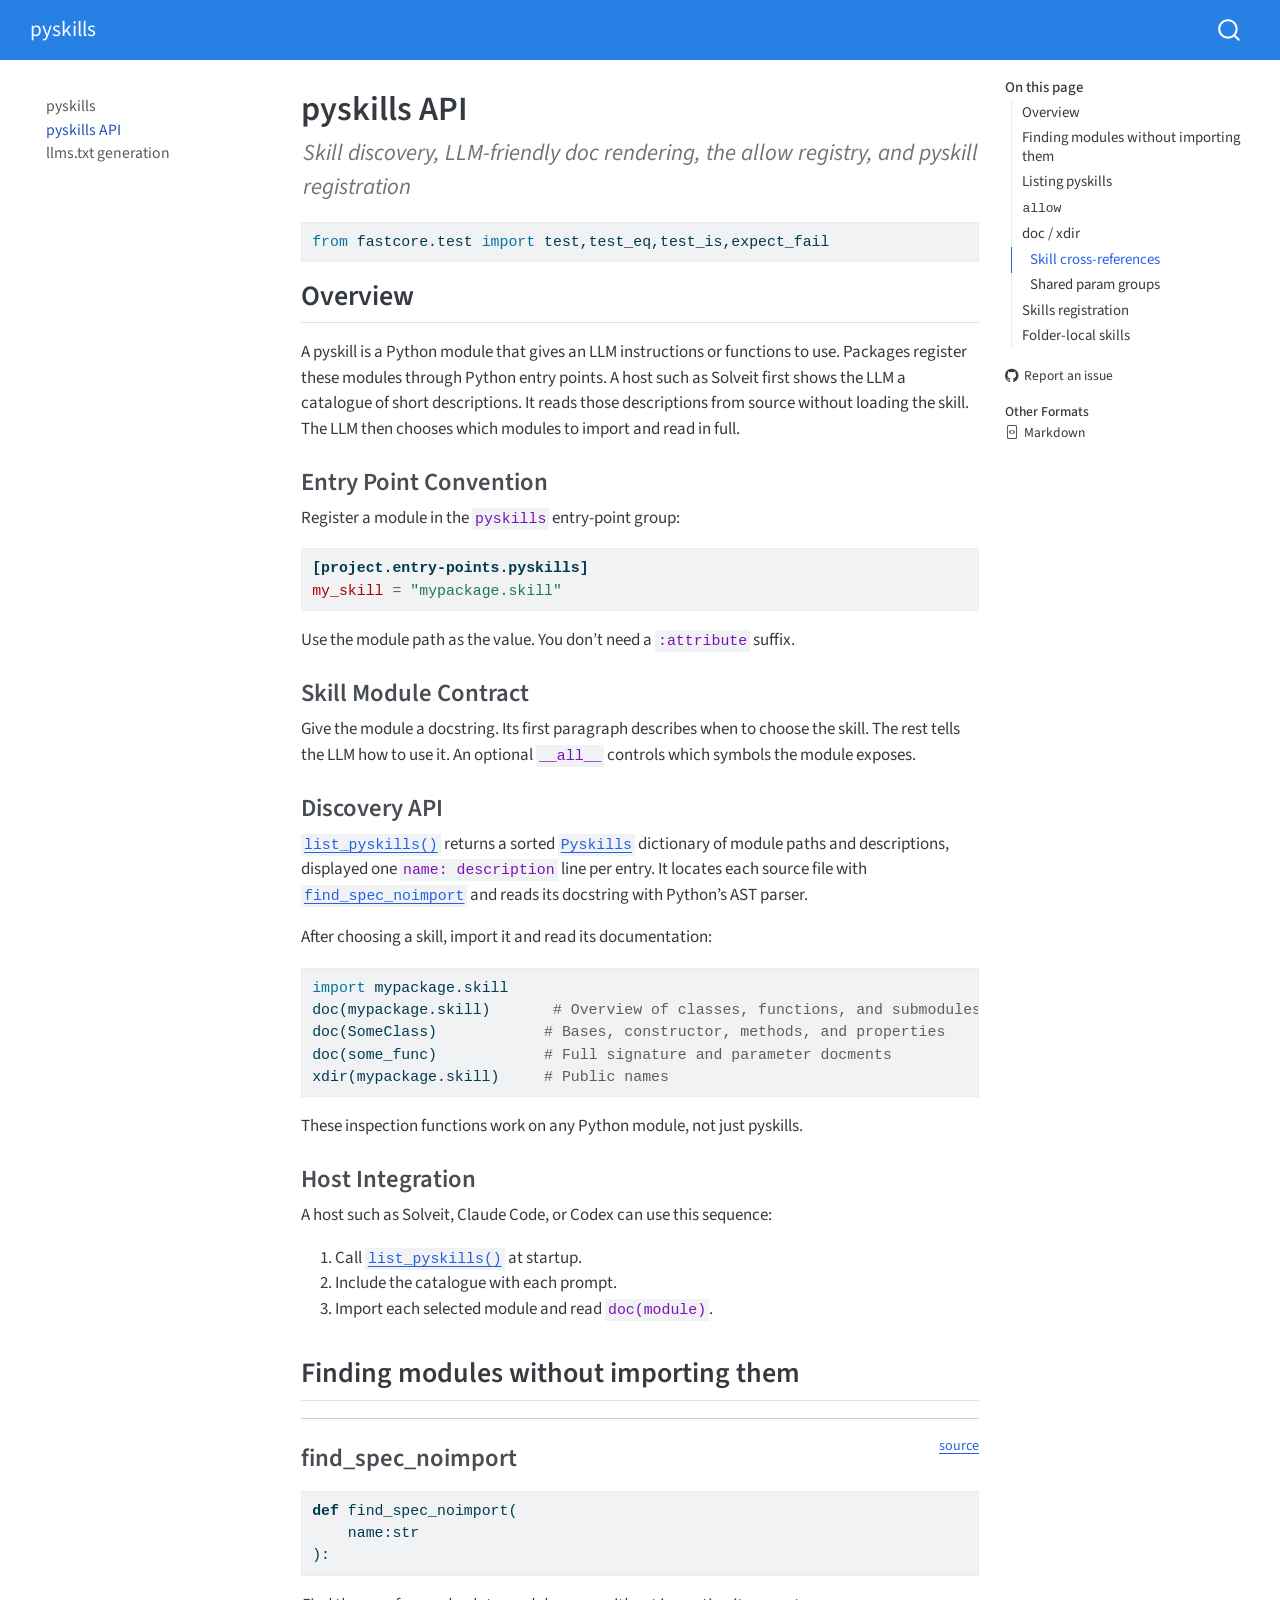
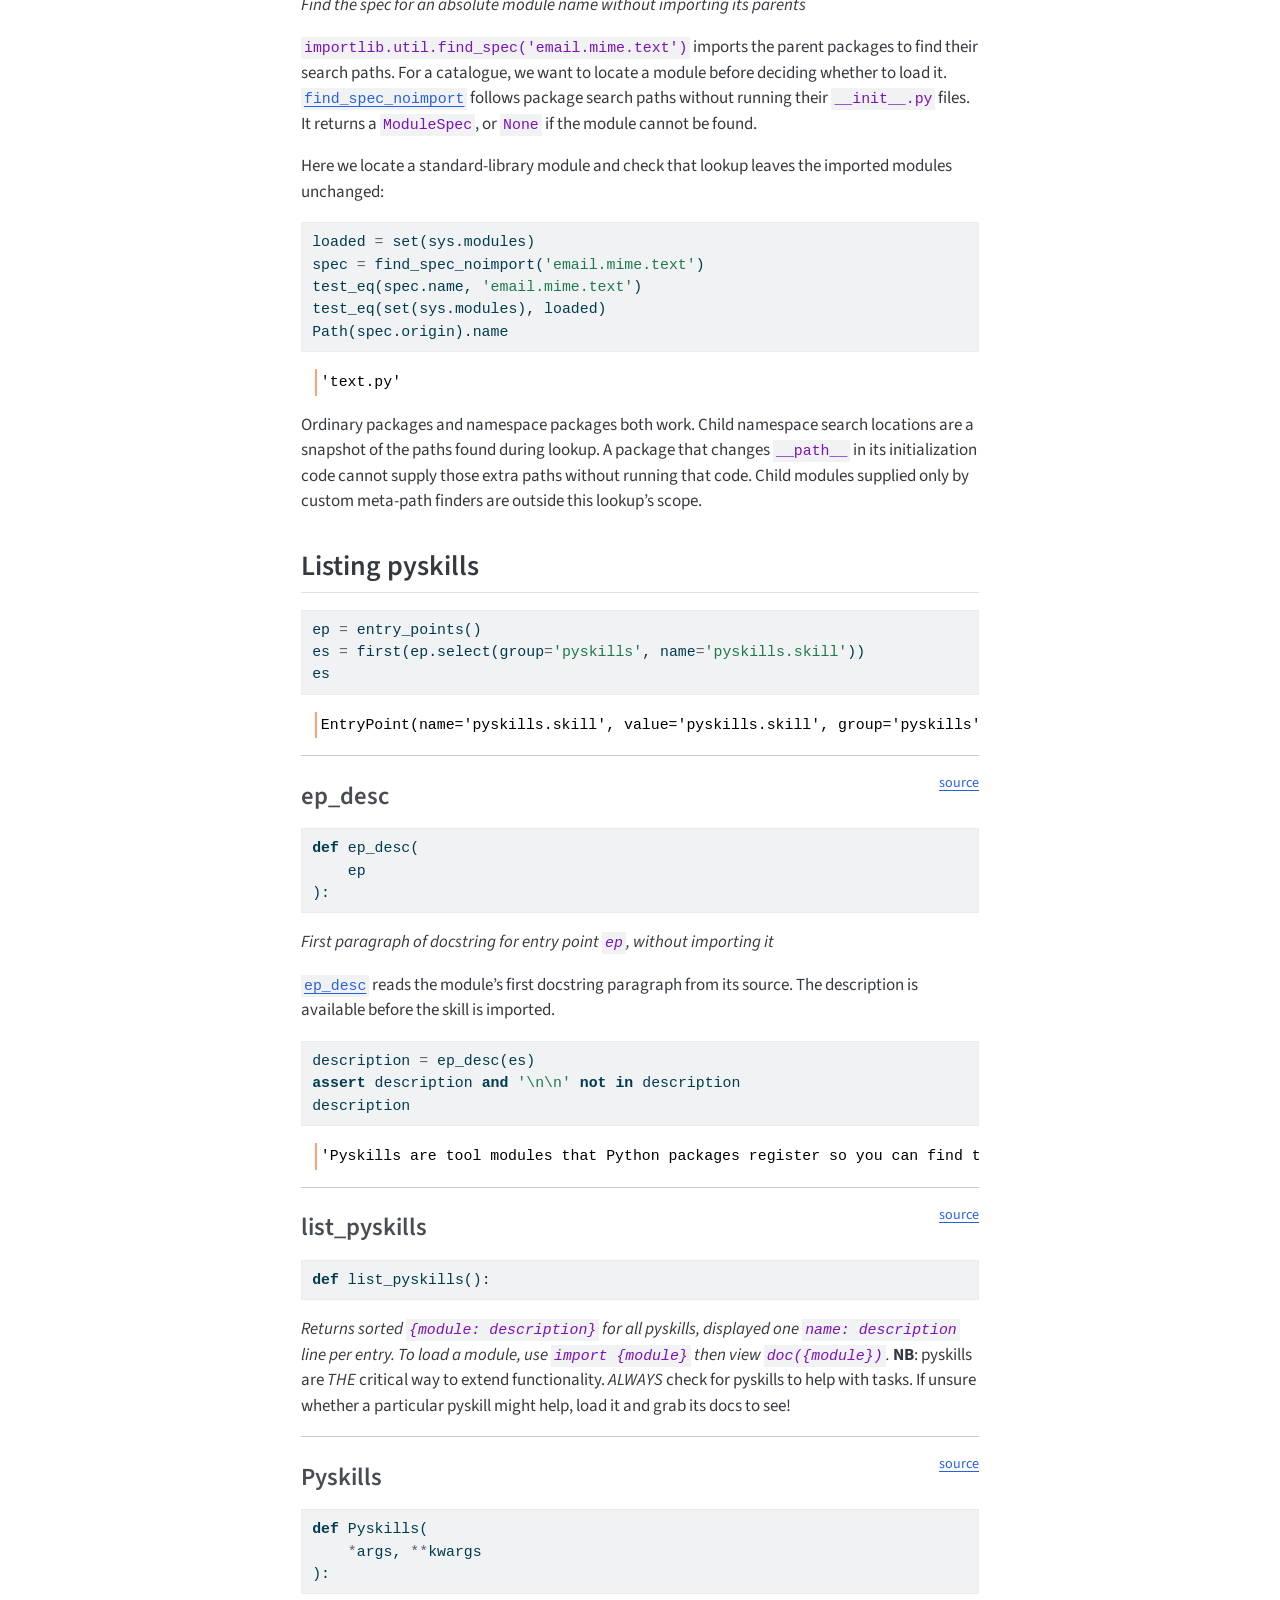
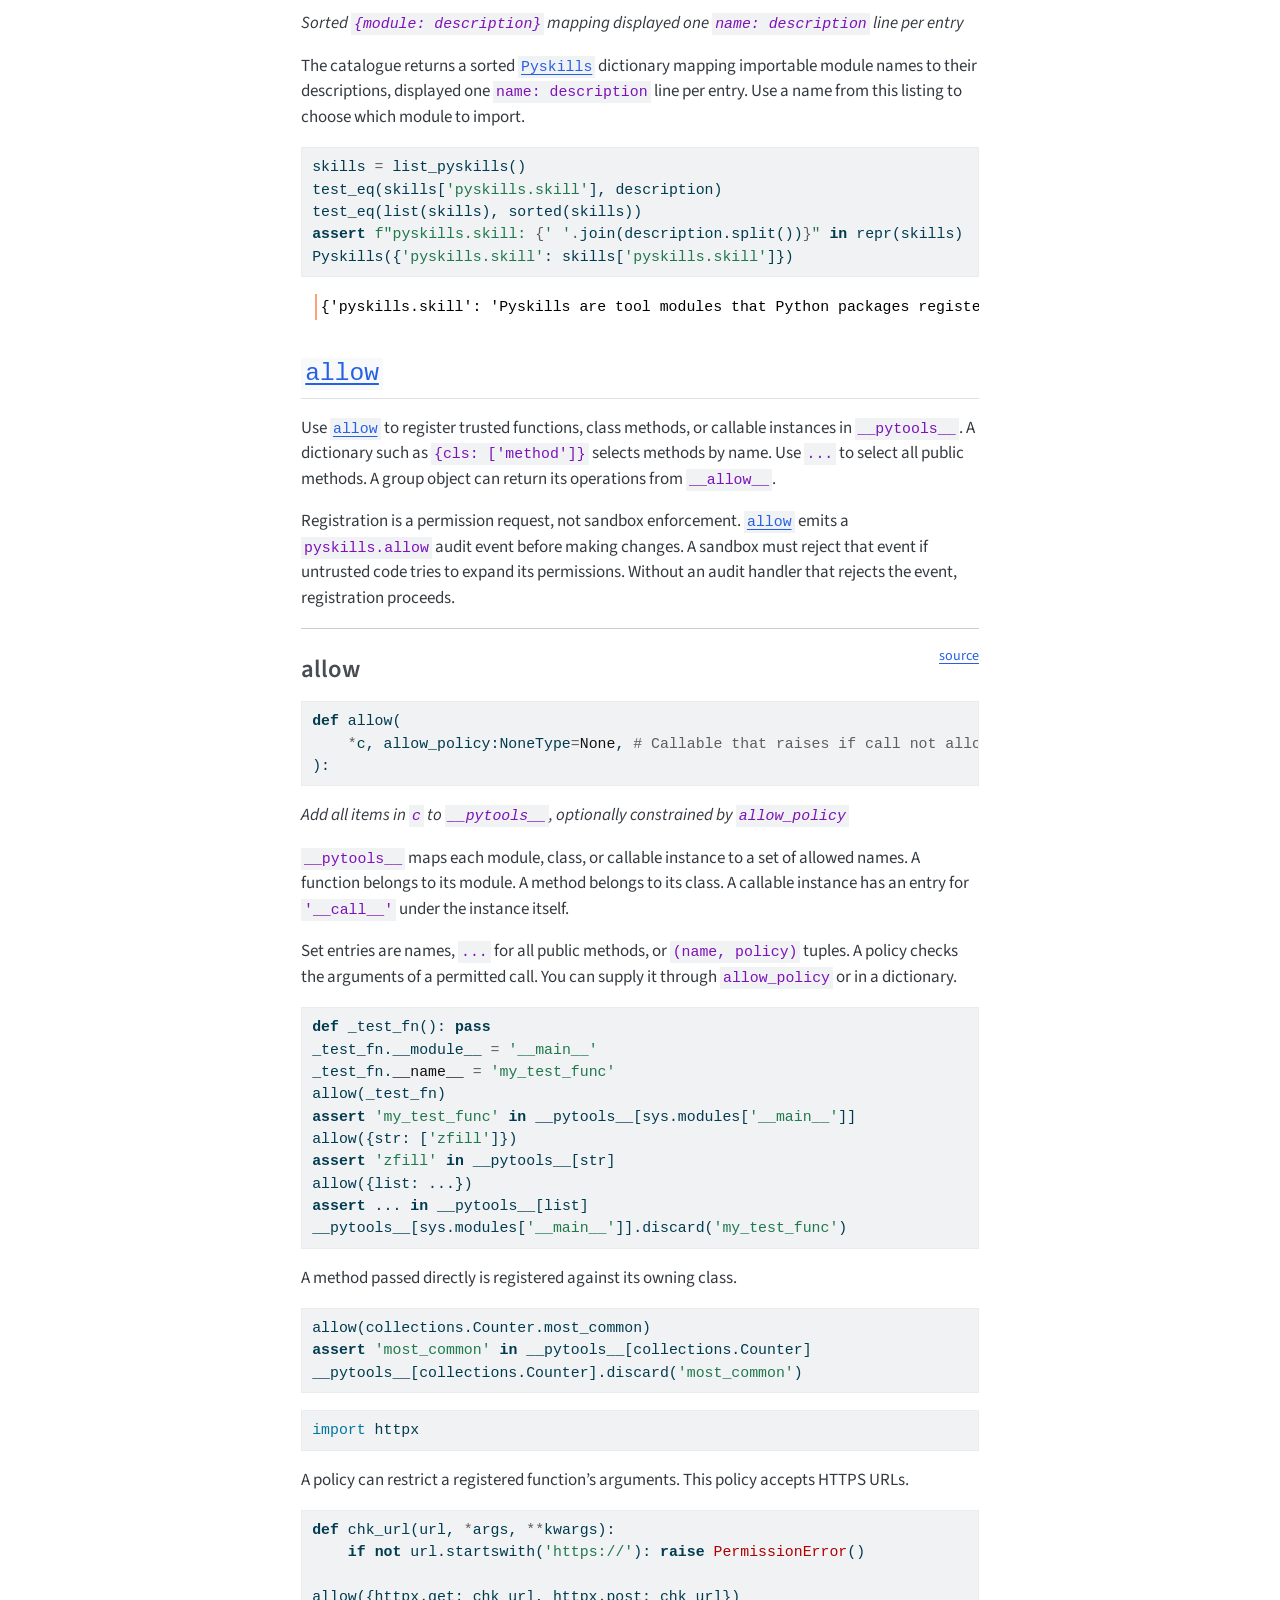
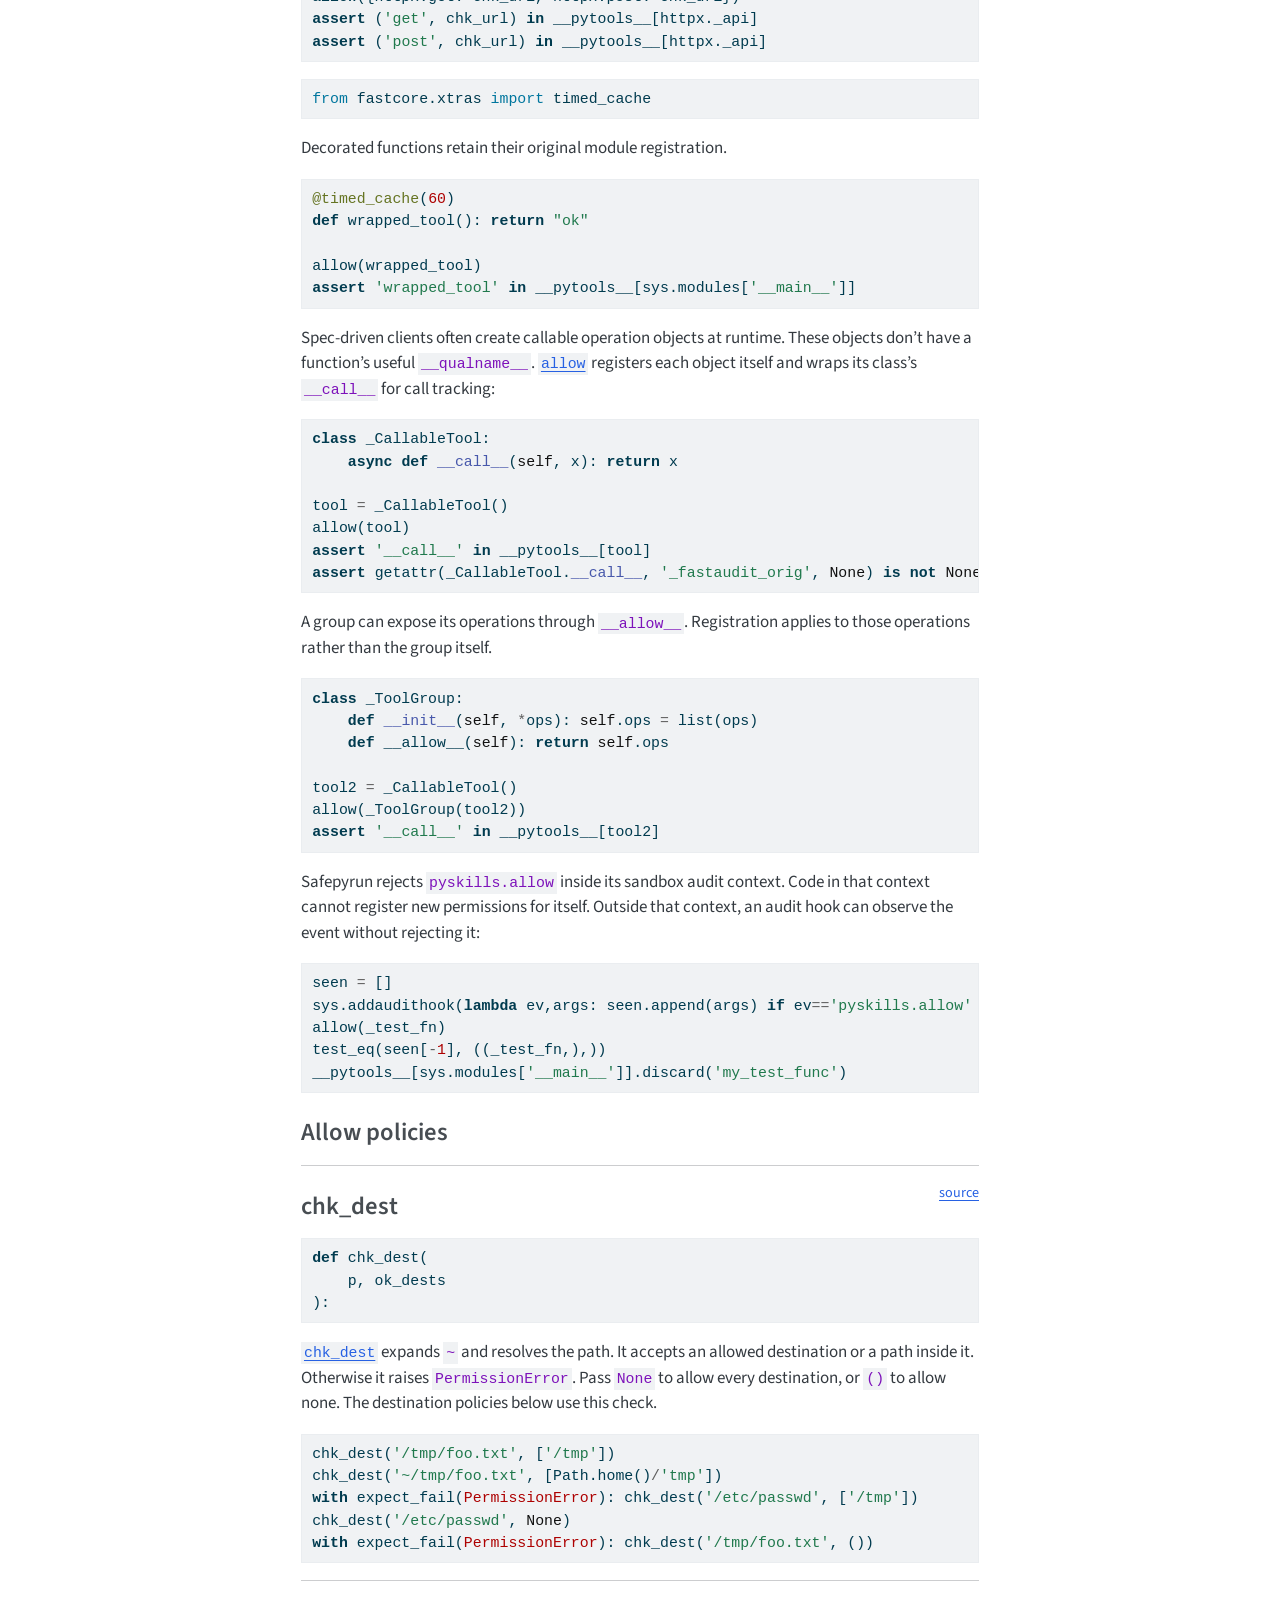
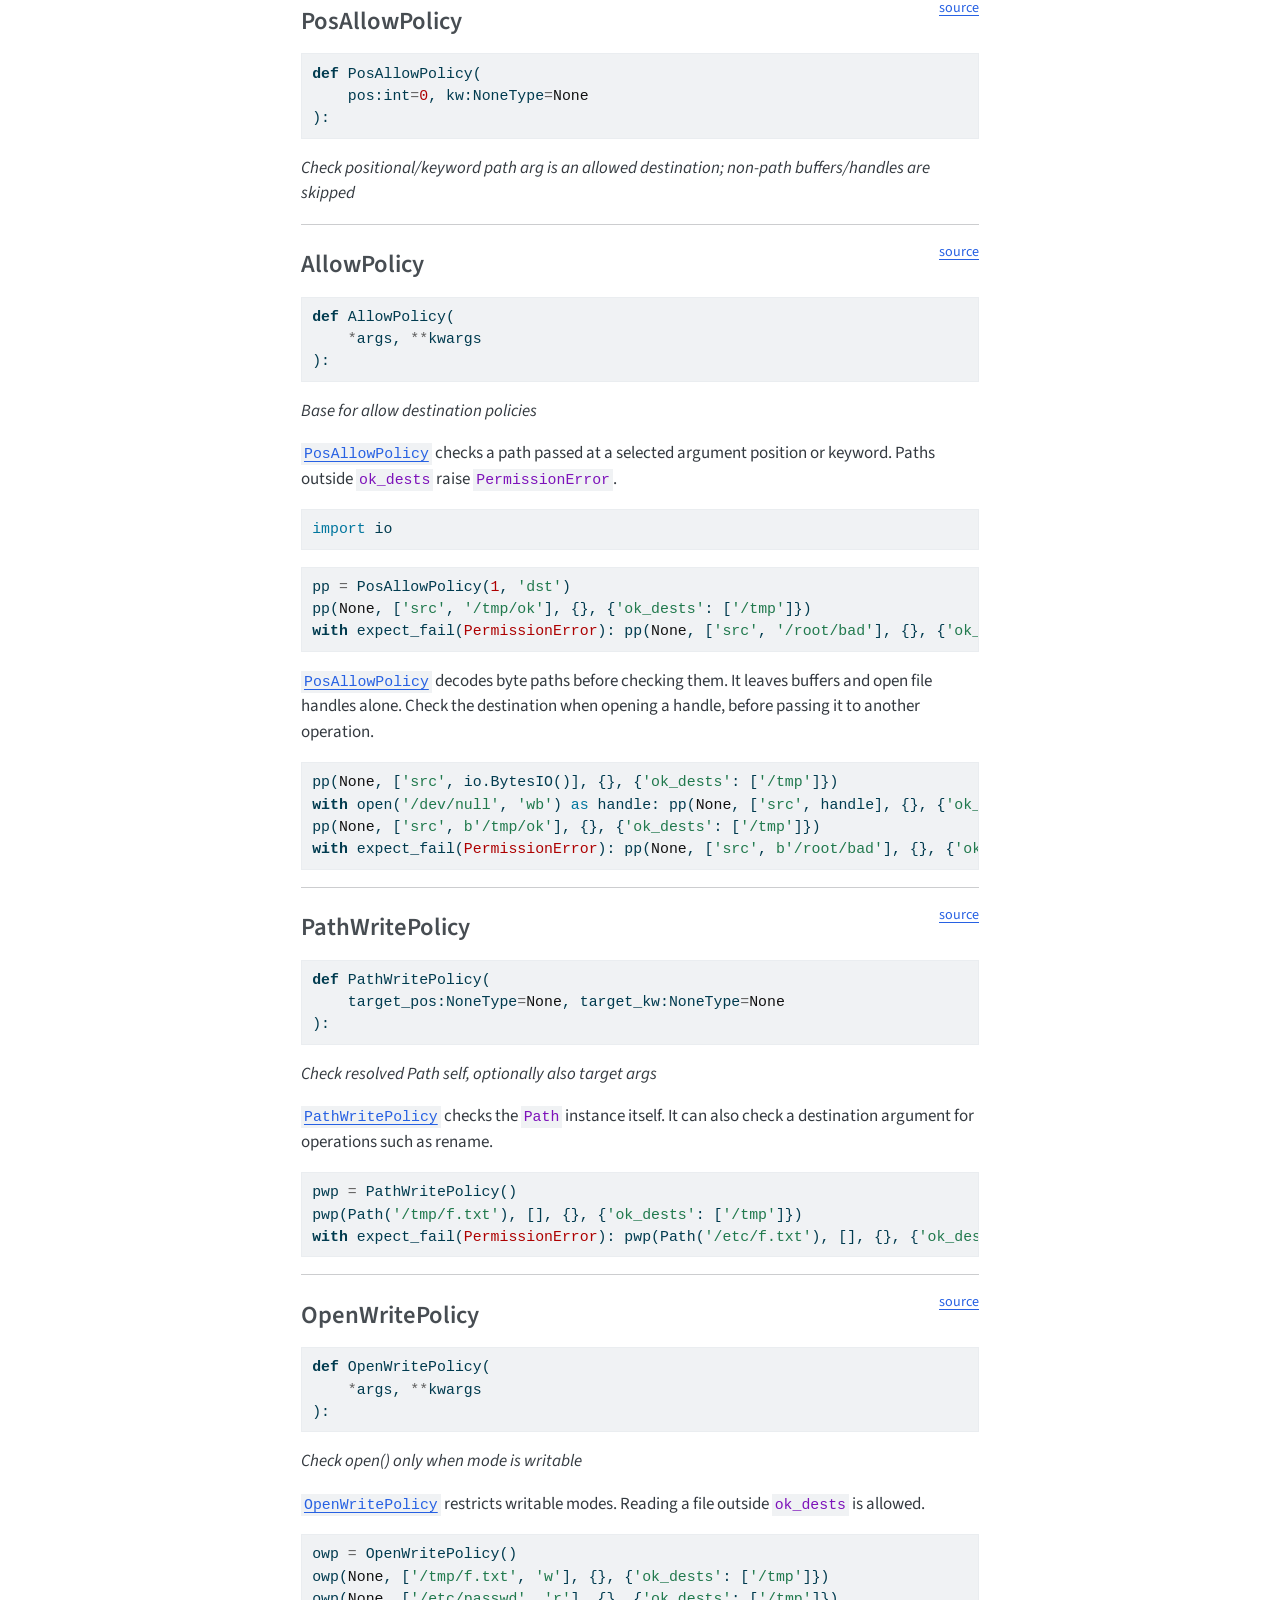
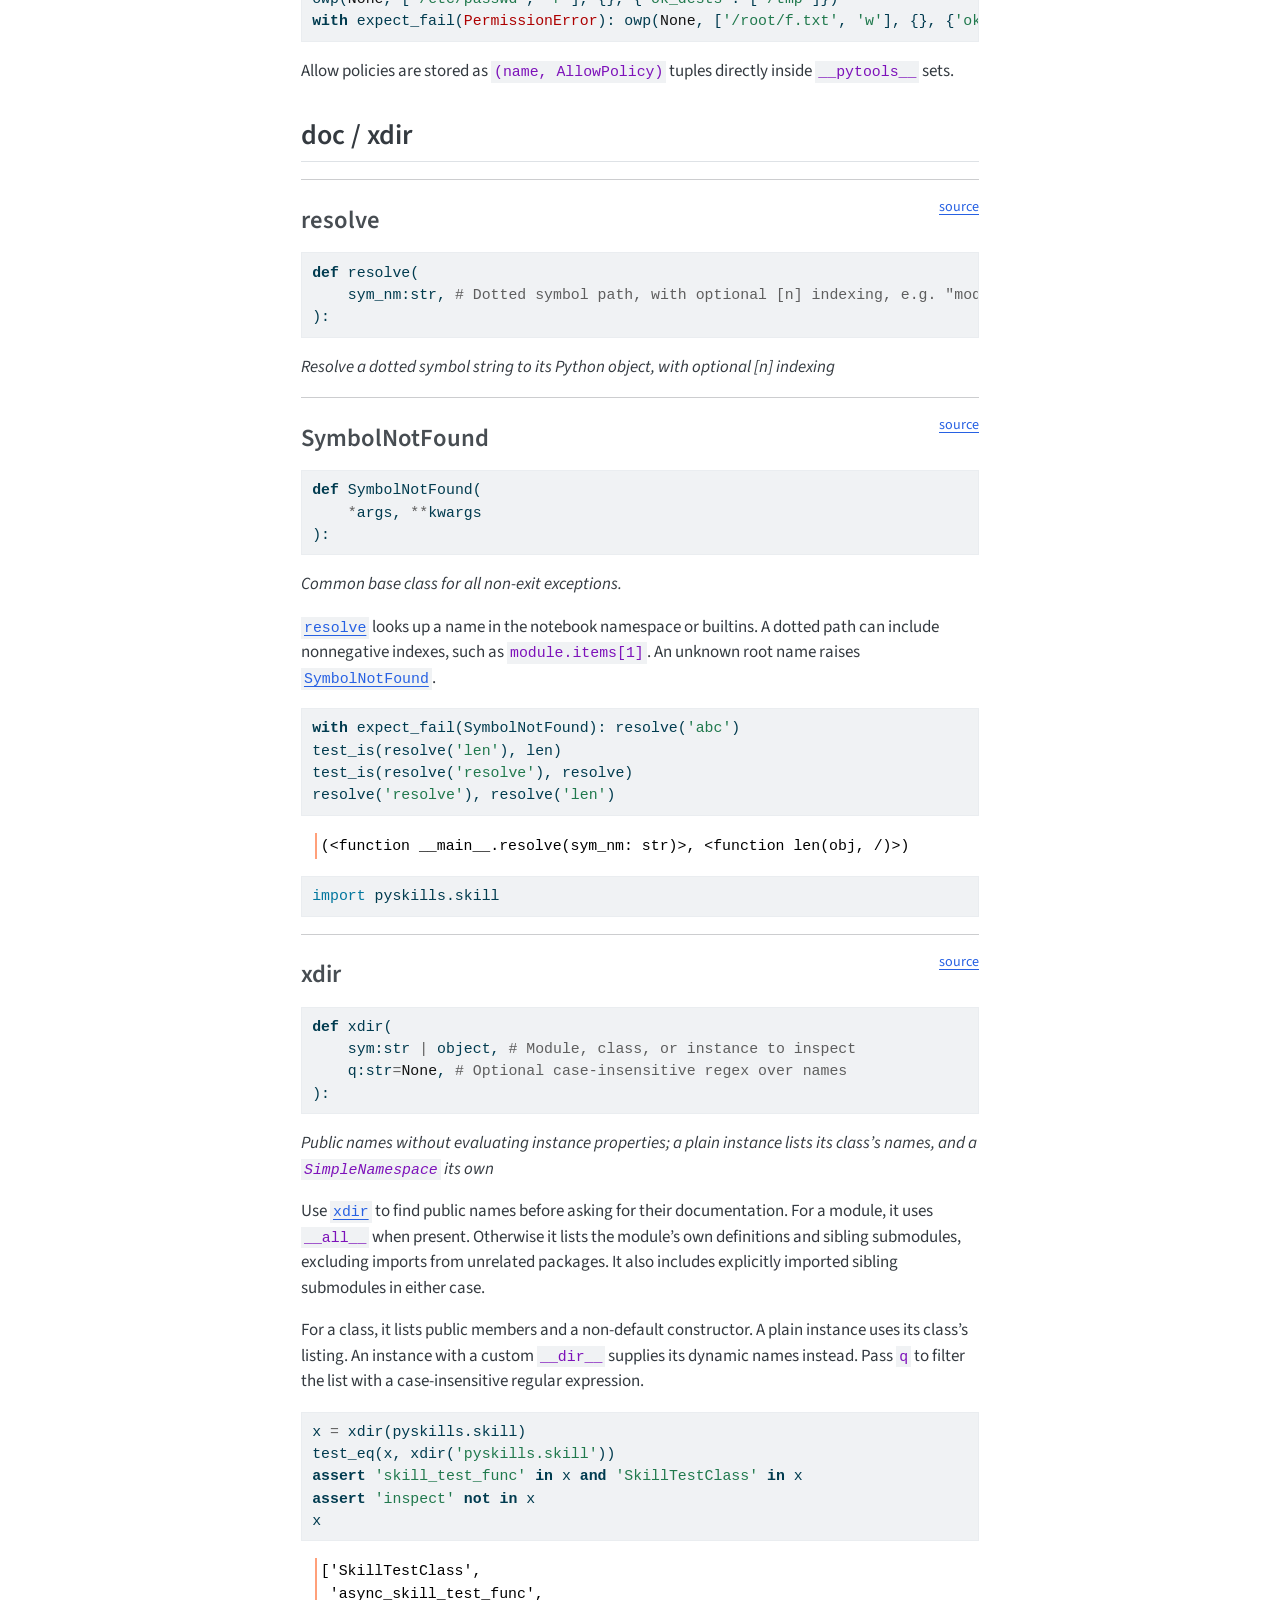
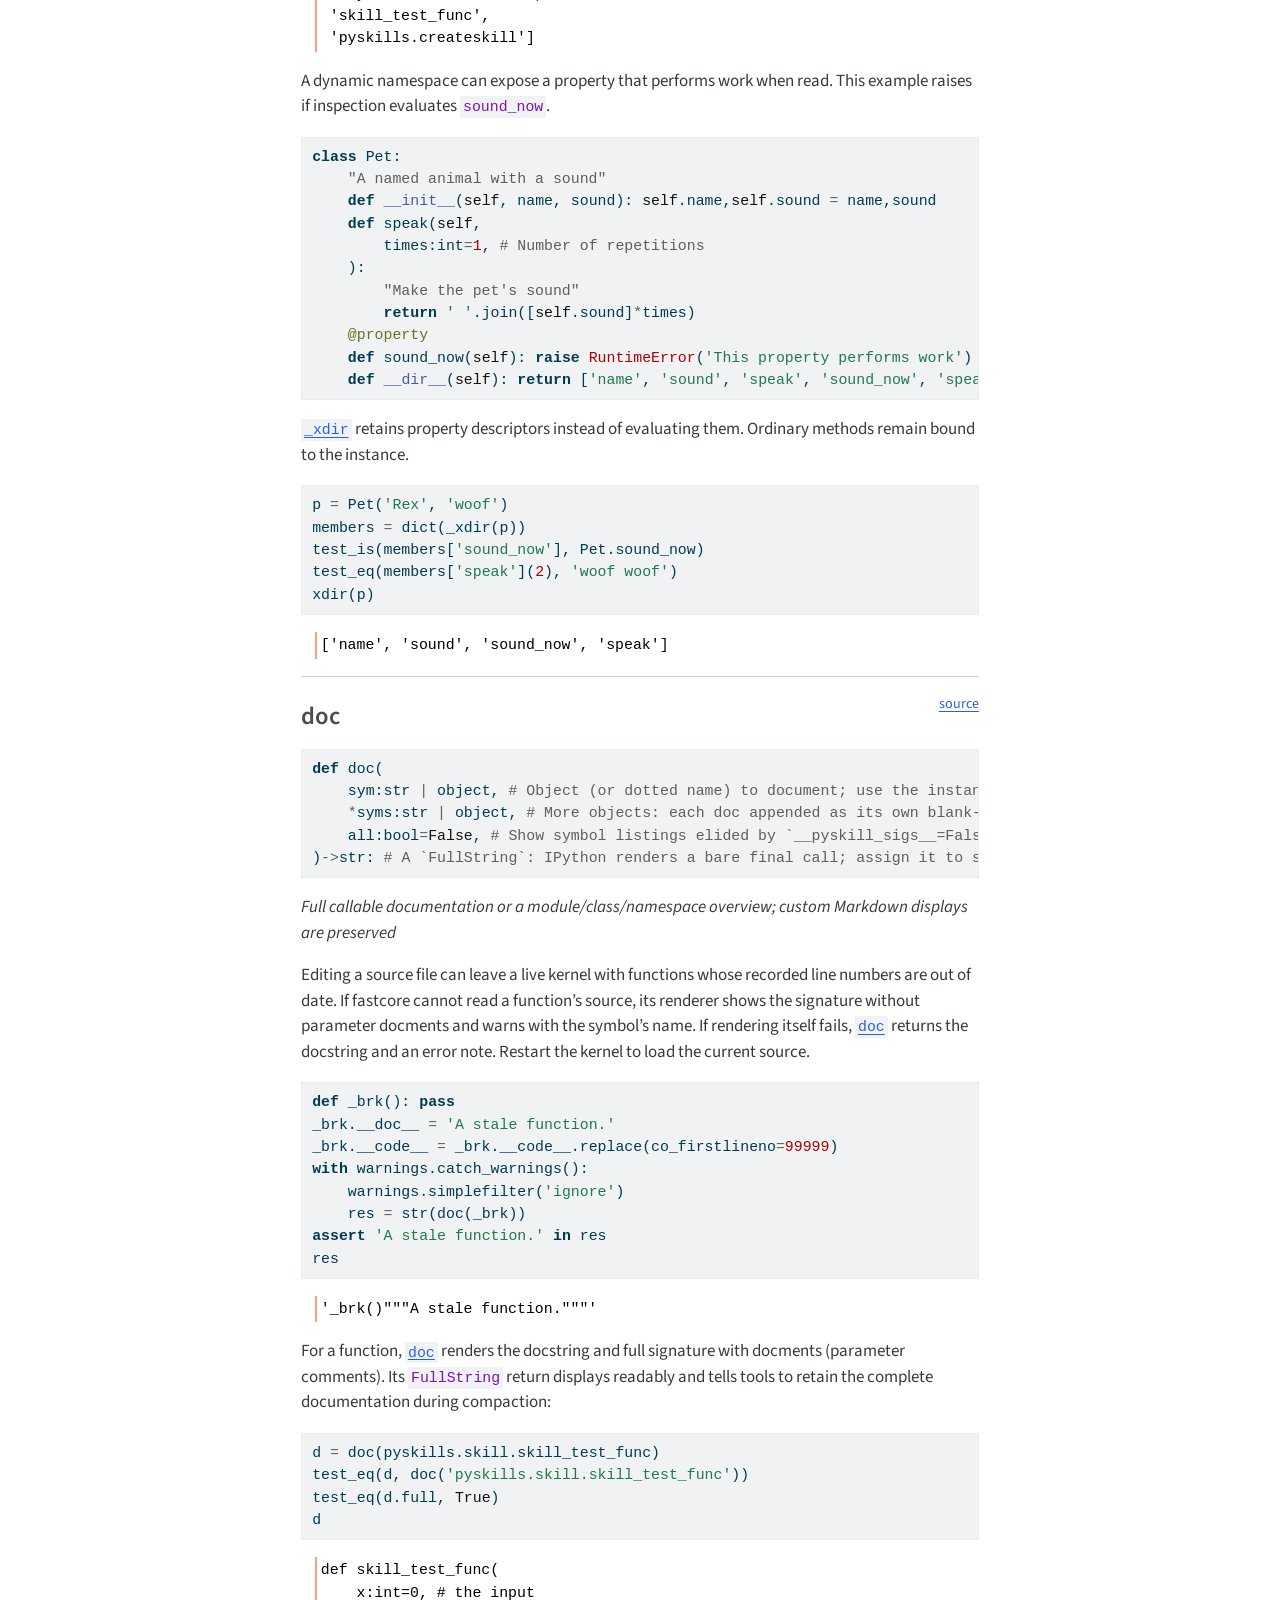
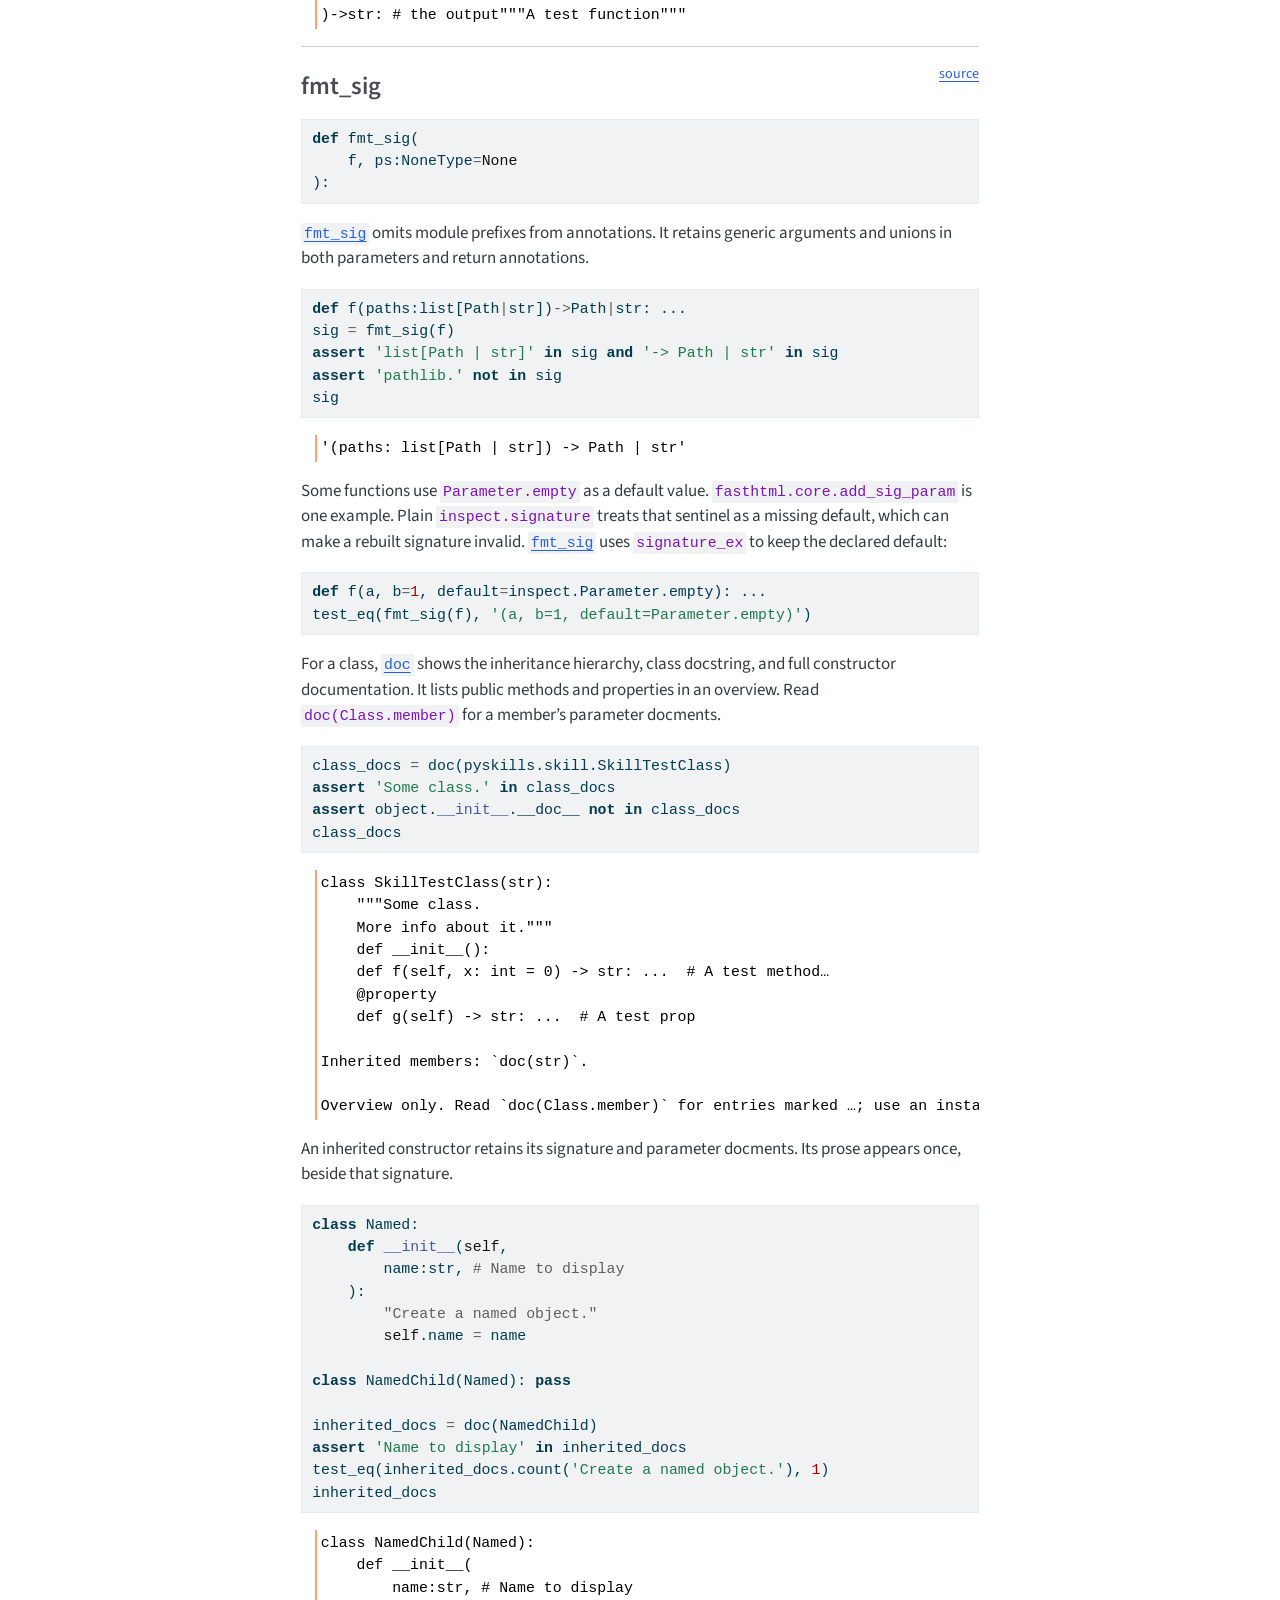
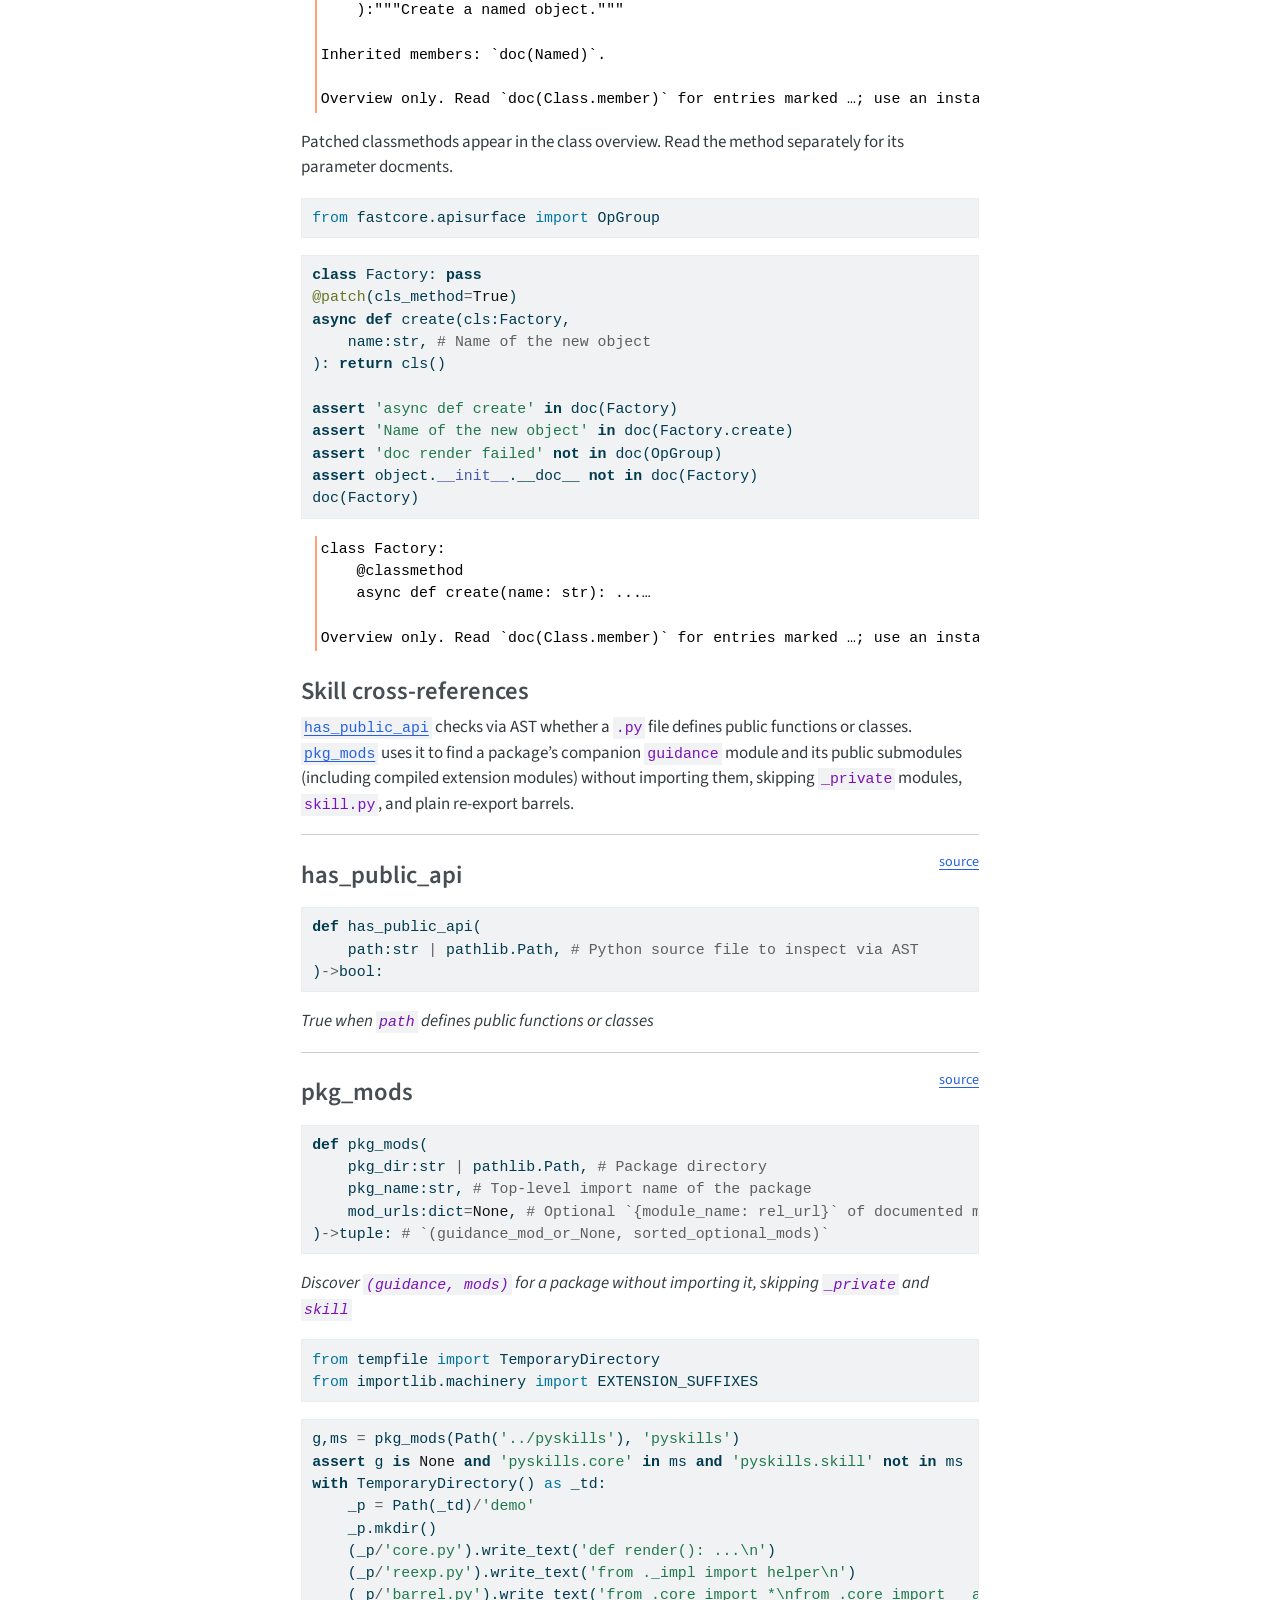
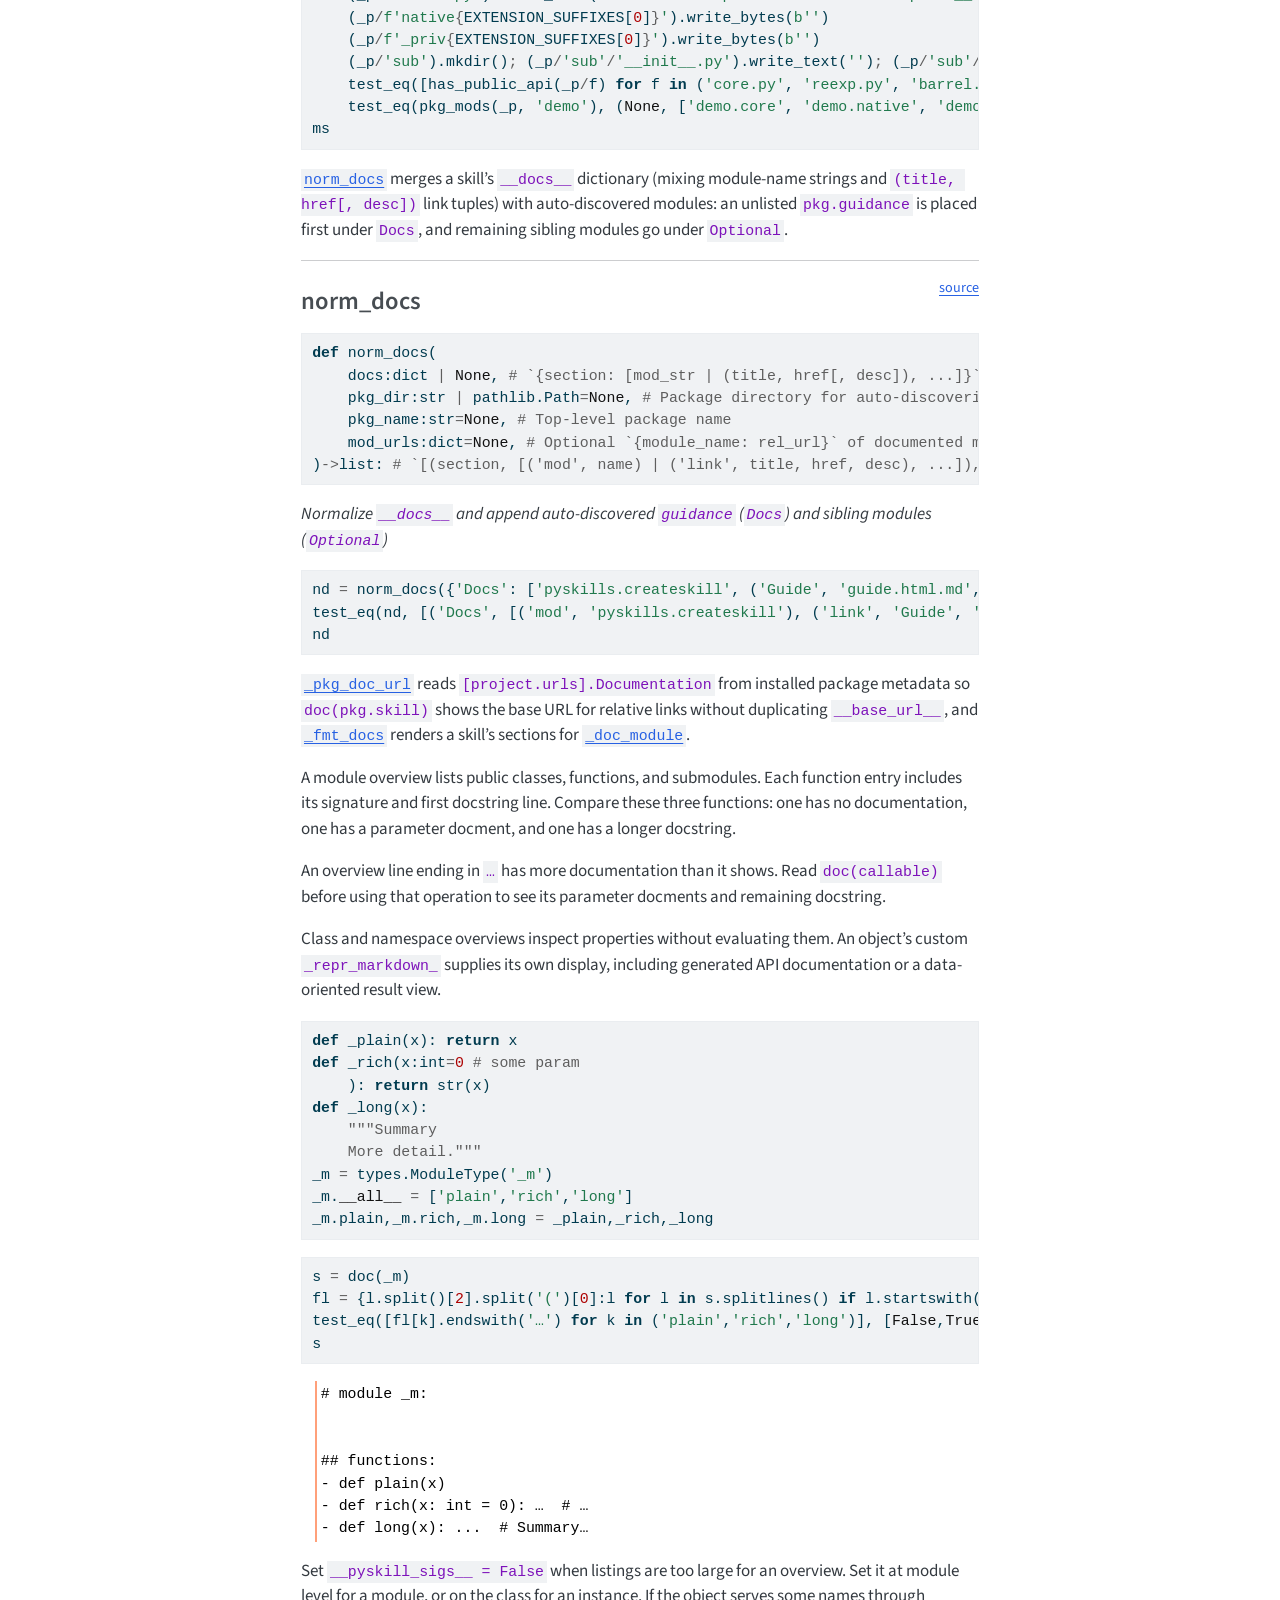
==== commit 6ccfe8b7: "deploy: 254bfa8797c5d3a67c643fd6101bd635af0ed3d7" ====
--- a/core.html
+++ b/core.html
@@ -2,7 +2,7 @@
 <html xmlns="http://www.w3.org/1999/xhtml" lang="en" xml:lang="en"><head>
 
 <meta charset="utf-8">
-<meta name="generator" content="quarto-1.10.20">
+<meta name="generator" content="quarto-1.11.9">
 
 <meta name="viewport" content="width=device-width, initial-scale=1.0, user-scalable=yes">
 
@@ -74,14 +74,15 @@
 <meta name="quarto:offset" content="./">
 <script src="site_libs/quarto-html/quarto.js" type="module"></script>
 <script src="site_libs/quarto-html/tabsets/tabsets.js" type="module"></script>
+<script src="site_libs/quarto-html/scrollable-regions/scrollable-regions.js" type="module"></script>
 <script src="site_libs/quarto-html/popper.min.js"></script>
 <script src="site_libs/quarto-html/tippy.umd.min.js"></script>
 <script src="site_libs/quarto-html/anchor.min.js"></script>
 <link href="site_libs/quarto-html/tippy.css" rel="stylesheet">
-<link href="site_libs/quarto-html/quarto-syntax-highlighting-17888a1159294d3eb470f19f6f52f5a5.css" rel="stylesheet" id="quarto-text-highlighting-styles">
+<link href="site_libs/quarto-html/quarto-syntax-highlighting-63b5708e65d6cd79cd7618c58d0c21e7.css" rel="stylesheet" id="quarto-text-highlighting-styles">
 <script src="site_libs/bootstrap/bootstrap.min.js"></script>
 <link href="site_libs/bootstrap/bootstrap-icons.css" rel="stylesheet">
-<link href="site_libs/bootstrap/bootstrap-39e57db67d82b2c9fe6194abcab60f74.min.css" rel="stylesheet" append-hash="true" id="quarto-bootstrap" data-mode="light">
+<link href="site_libs/bootstrap/bootstrap-51ae4412001d941aa6f661b3d8a95f4f.min.css" rel="stylesheet" append-hash="true" id="quarto-bootstrap" data-mode="light">
 <script id="quarto-search-options" type="application/json">{
   "location": "navbar",
   "copy-button": false,
@@ -120,11 +121,11 @@
 <meta name="twitter:card" content="summary">
 </head>
 
-<body class="nav-sidebar floating nav-fixed quarto-light">
+<body class="nav-sidebar floating nav-fixed quarto-light"><a id="quarto-skip-link" class="visually-hidden-focusable" href="#quarto-document-content">Skip to main content</a>
 
 <div id="quarto-search-results"></div>
   <header id="quarto-header" class="headroom fixed-top">
-    <nav class="navbar navbar-expand-lg " data-bs-theme="dark">
+    <nav class="navbar navbar-expand-lg " data-bs-theme="dark" aria-label="Site">
       <div class="navbar-container container-fluid">
       <div class="navbar-brand-container mx-auto">
     <a class="navbar-brand" href="./index.html">
@@ -136,13 +137,13 @@
           <div id="quarto-search" class="" title="Search"></div>
       </div> <!-- /container-fluid -->
     </nav>
-  <nav class="quarto-secondary-nav">
+  <nav class="quarto-secondary-nav" aria-label="Toolbar">
     <div class="container-fluid d-flex">
       <button type="button" class="quarto-btn-toggle btn" data-bs-toggle="collapse" role="button" data-bs-target=".quarto-sidebar-collapse-item" aria-controls="quarto-sidebar" aria-expanded="false" aria-label="Toggle sidebar navigation" onclick="if (window.quartoToggleHeadroom) { window.quartoToggleHeadroom(); }">
         <i class="bi bi-layout-text-sidebar-reverse"></i>
       </button>
-        <nav class="quarto-page-breadcrumbs" aria-label="breadcrumb"><ol class="breadcrumb"><li class="breadcrumb-item"><a href="./core.html">pyskills API</a></li></ol></nav>
-        <a class="flex-grow-1" role="navigation" data-bs-toggle="collapse" data-bs-target=".quarto-sidebar-collapse-item" aria-controls="quarto-sidebar" aria-expanded="false" aria-label="Toggle sidebar navigation" onclick="if (window.quartoToggleHeadroom) { window.quartoToggleHeadroom(); }">      
+        <nav class="quarto-page-breadcrumbs" aria-label="Breadcrumbs"><ol class="breadcrumb"><li class="breadcrumb-item"><a href="./core.html">pyskills API</a></li></ol></nav>
+        <a class="flex-grow-1" data-bs-toggle="collapse" data-bs-target=".quarto-sidebar-collapse-item" onclick="if (window.quartoToggleHeadroom) { window.quartoToggleHeadroom(); }">      
         </a>
     </div>
   </nav>
@@ -150,7 +151,7 @@
 <!-- content -->
 <div id="quarto-content" class="quarto-container page-columns page-rows-contents page-layout-article page-navbar">
 <!-- sidebar -->
-  <nav id="quarto-sidebar" class="sidebar collapse collapse-horizontal quarto-sidebar-collapse-item sidebar-navigation floating overflow-auto">
+  <nav id="quarto-sidebar" class="sidebar collapse collapse-horizontal quarto-sidebar-collapse-item sidebar-navigation floating overflow-auto" aria-label="Section">
     <div class="sidebar-menu-container"> 
     <ul class="list-unstyled mt-1">
         <li class="sidebar-item">
@@ -165,13 +166,19 @@
  <span class="menu-text">pyskills API</span></a>
   </div>
 </li>
+        <li class="sidebar-item">
+  <div class="sidebar-item-container"> 
+  <a href="./llms.html" class="sidebar-item-text sidebar-link">
+ <span class="menu-text">llms.txt generation</span></a>
+  </div>
+</li>
     </ul>
     </div>
 </nav>
 <div id="quarto-sidebar-glass" class="quarto-sidebar-collapse-item" data-bs-toggle="collapse" data-bs-target=".quarto-sidebar-collapse-item"></div>
 <!-- margin-sidebar -->
     <div id="quarto-margin-sidebar" class="sidebar margin-sidebar">
-        <nav id="TOC" role="doc-toc" class="toc-active">
+        <nav id="TOC" role="doc-toc" aria-labelledby="toc-title" class="toc-active">
     <h2 id="toc-title">On this page</h2>
    
   <ul>
@@ -190,6 +197,7 @@
   </ul></li>
   <li><a href="#doc-xdir" id="toc-doc-xdir" class="nav-link" data-scroll-target="#doc-xdir">doc / xdir</a>
   <ul class="collapse">
+  <li><a href="#skill-cross-references" id="toc-skill-cross-references" class="nav-link" data-scroll-target="#skill-cross-references">Skill cross-references</a></li>
   <li><a href="#shared-param-groups" id="toc-shared-param-groups" class="nav-link" data-scroll-target="#shared-param-groups">Shared param groups</a></li>
   </ul></li>
   <li><a href="#skills-registration" id="toc-skills-registration" class="nav-link" data-scroll-target="#skills-registration">Skills registration</a></li>
@@ -198,7 +206,7 @@
 <div class="toc-actions"><ul><li><a href="https://github.com/AnswerDotAI/pyskills/issues/new" class="toc-action"><i class="bi bi-github"></i>Report an issue</a></li></ul></div><div class="quarto-alternate-formats"><h2>Other Formats</h2><ul><li><a href="core.html.md"><i class="bi bi-file-code"></i>Markdown</a></li></ul></div></nav>
     </div>
 <!-- main -->
-<main class="content" id="quarto-document-content">
+<main class="content" id="quarto-document-content" tabindex="-1">
 
 <header id="title-block-header" class="quarto-title-block default">
 <div class="quarto-title">
@@ -225,7 +233,7 @@
 
 
 <!-- WARNING: THIS FILE WAS AUTOGENERATED! DO NOT EDIT! -->
-<div id="32fdd031" class="cell" data-quarto-private-1="{&quot;key&quot;:&quot;execution&quot;,&quot;value&quot;:{&quot;iopub.execute_input&quot;:&quot;2026-11-02T02:40:39.669401+00:00&quot;,&quot;shell.execute_reply&quot;:&quot;2026-11-02T02:40:39.669935+00:00&quot;,&quot;total&quot;:0.0005356769999877997}}" data-execution_count="3">
+<div id="32fdd031" class="cell" data-quarto-private-1="{&quot;key&quot;:&quot;execution&quot;,&quot;value&quot;:{&quot;iopub.execute_input&quot;:&quot;2026-11-27T23:40:55.318945+00:00&quot;,&quot;shell.execute_reply&quot;:&quot;2026-11-27T23:40:55.319551+00:00&quot;,&quot;total&quot;:0.0006078410000327494}}" data-execution_count="3">
 <div class="code-copy-outer-scaffold"><div class="sourceCode cell-code" id="cb1"><pre class="sourceCode python code-with-copy"><code class="sourceCode python"><span id="cb1-1"><a href="#cb1-1" aria-hidden="true" tabindex="-1"></a><span class="im">from</span> fastcore.test <span class="im">import</span> test,test_eq,test_is,expect_fail</span></code></pre></div><button title="Copy to Clipboard" class="code-copy-button"><i class="bi"></i></button></div>
 </div>
 <section id="overview" class="level2">
@@ -244,7 +252,7 @@
 </section>
 <section id="discovery-api" class="level3">
 <h3 class="anchored" data-anchor-id="discovery-api">Discovery API</h3>
-<p><a href="https://AnswerDotAI.github.io/pyskills/core.html#list_pyskills"><code>list_pyskills()</code></a> returns a dictionary of module paths and descriptions. It locates each source file with <a href="https://AnswerDotAI.github.io/pyskills/core.html#find_spec_noimport"><code>find_spec_noimport</code></a> and reads its docstring with Python’s AST parser.</p>
+<p><a href="https://AnswerDotAI.github.io/pyskills/core.html#list_pyskills"><code>list_pyskills()</code></a> returns a sorted <a href="https://AnswerDotAI.github.io/pyskills/core.html#pyskills"><code>Pyskills</code></a> dictionary of module paths and descriptions, displayed one <code>name: description</code> line per entry. It locates each source file with <a href="https://AnswerDotAI.github.io/pyskills/core.html#find_spec_noimport"><code>find_spec_noimport</code></a> and reads its docstring with Python’s AST parser.</p>
 <p>After choosing a skill, import it and read its documentation:</p>
 <div class="code-copy-outer-scaffold"><div class="sourceCode" id="cb3"><pre class="sourceCode python code-with-copy"><code class="sourceCode python"><span id="cb3-1"><a href="#cb3-1" aria-hidden="true" tabindex="-1"></a><span class="im">import</span> mypackage.skill</span>
 <span id="cb3-2"><a href="#cb3-2" aria-hidden="true" tabindex="-1"></a>doc(mypackage.skill)       <span class="co"># Overview of classes, functions, and submodules</span></span>
@@ -265,9 +273,9 @@
 </section>
 <section id="finding-modules-without-importing-them" class="level2">
 <h2 class="anchored" data-anchor-id="finding-modules-without-importing-them">Finding modules without importing them</h2>
-<div id="9f3deb1d" class="cell" data-quarto-private-1="{&quot;key&quot;:&quot;execution&quot;,&quot;value&quot;:{&quot;iopub.execute_input&quot;:&quot;2026-11-02T02:40:39.671105+00:00&quot;,&quot;shell.execute_reply&quot;:&quot;2026-11-02T02:40:39.728230+00:00&quot;,&quot;total&quot;:0.057128341000009186}}" data-execution_count="5">
-<hr>
-<p><a href="https://github.com/AnswerDotAI/pyskills/blob/main/pyskills/core.py#L79" target="_blank" style="float:right; font-size:smaller">source</a></p>
+<div id="498c92dd" class="cell" data-quarto-private-1="{&quot;key&quot;:&quot;execution&quot;,&quot;value&quot;:{&quot;iopub.execute_input&quot;:&quot;2026-11-27T23:40:55.320848+00:00&quot;,&quot;shell.execute_reply&quot;:&quot;2026-11-27T23:40:55.400343+00:00&quot;,&quot;total&quot;:0.07949927000004209}}" data-execution_count="5">
+<hr>
+<p><a href="https://github.com/AnswerDotAI/pyskills/blob/main/pyskills/core.py#L81" target="_blank" style="float:right; font-size:smaller">source</a></p>
 <section id="find_spec_noimport" class="level3">
 <h3 class="anchored" data-anchor-id="find_spec_noimport">find_spec_noimport</h3>
 <div class="code-copy-outer-scaffold"><div class="sourceCode" id="cb4"><pre class="sourceCode python code-with-copy"><code class="sourceCode python"><span id="cb4-1"><a href="#cb4-1" aria-hidden="true" tabindex="-1"></a><span class="kw">def</span> find_spec_noimport(</span>
@@ -300,9 +308,9 @@
 <pre><code>EntryPoint(name='pyskills.skill', value='pyskills.skill', group='pyskills')</code></pre>
 </div>
 </div>
-<div id="1aac08cb" class="cell" data-quarto-private-1="{&quot;key&quot;:&quot;execution&quot;,&quot;value&quot;:{&quot;iopub.execute_input&quot;:&quot;2026-11-02T02:40:39.729164+00:00&quot;,&quot;shell.execute_reply&quot;:&quot;2026-11-02T02:40:39.730875+00:00&quot;,&quot;total&quot;:0.001712796999981947}}" data-execution_count="7">
-<hr>
-<p><a href="https://github.com/AnswerDotAI/pyskills/blob/main/pyskills/core.py#L91" target="_blank" style="float:right; font-size:smaller">source</a></p>
+<div id="69269762" class="cell" data-quarto-private-1="{&quot;key&quot;:&quot;execution&quot;,&quot;value&quot;:{&quot;iopub.execute_input&quot;:&quot;2026-11-27T23:40:55.402294+00:00&quot;,&quot;shell.execute_reply&quot;:&quot;2026-11-27T23:40:55.404902+00:00&quot;,&quot;total&quot;:0.002610442999980478}}" data-execution_count="7">
+<hr>
+<p><a href="https://github.com/AnswerDotAI/pyskills/blob/main/pyskills/core.py#L105" target="_blank" style="float:right; font-size:smaller">source</a></p>
 <section id="ep_desc" class="level3">
 <h3 class="anchored" data-anchor-id="ep_desc">ep_desc</h3>
 <div class="code-copy-outer-scaffold"><div class="sourceCode" id="cb9"><pre class="sourceCode python code-with-copy"><code class="sourceCode python"><span id="cb9-1"><a href="#cb9-1" aria-hidden="true" tabindex="-1"></a><span class="kw">def</span> ep_desc(</span>
@@ -320,20 +328,33 @@
 <pre><code>'Pyskills are tool modules that Python packages register so you can find them without importing everything. `list_pyskills()` names the ones installed, with a one-line description each, and needs no imports. Load one with a normal import, then read its docs with `doc()`.'</code></pre>
 </div>
 </div>
-<div id="1395120e" class="cell" data-quarto-private-1="{&quot;key&quot;:&quot;execution&quot;,&quot;value&quot;:{&quot;iopub.execute_input&quot;:&quot;2026-11-02T02:40:39.731601+00:00&quot;,&quot;shell.execute_reply&quot;:&quot;2026-11-02T02:40:39.733145+00:00&quot;,&quot;total&quot;:0.0015462860000070577}}" data-execution_count="9">
-<hr>
-<p><a href="https://github.com/AnswerDotAI/pyskills/blob/main/pyskills/core.py#L103" target="_blank" style="float:right; font-size:smaller">source</a></p>
+<div id="89eebadc" class="cell" data-quarto-private-1="{&quot;key&quot;:&quot;execution&quot;,&quot;value&quot;:{&quot;iopub.execute_input&quot;:&quot;2026-11-27T23:40:55.406414+00:00&quot;,&quot;shell.execute_reply&quot;:&quot;2026-11-27T23:40:55.408298+00:00&quot;,&quot;total&quot;:0.001887851999981649}}" data-execution_count="9">
+<hr>
+<p><a href="https://github.com/AnswerDotAI/pyskills/blob/main/pyskills/core.py#L116" target="_blank" style="float:right; font-size:smaller">source</a></p>
 <section id="list_pyskills" class="level3">
 <h3 class="anchored" data-anchor-id="list_pyskills">list_pyskills</h3>
 <div class="code-copy-outer-scaffold"><div class="sourceCode" id="cb12"><pre class="sourceCode python code-with-copy"><code class="sourceCode python"><span id="cb12-1"><a href="#cb12-1" aria-hidden="true" tabindex="-1"></a><span class="kw">def</span> list_pyskills():</span></code></pre></div><button title="Copy to Clipboard" class="code-copy-button"><i class="bi"></i></button></div>
-<p><em>Returns {module: description} for all pyskills. To load a module, use <code>import {module}</code> then view `doc({module}).</em> <strong>NB</strong>: pyskills are <em>THE</em> critical way to extend functionality. <em>ALWAYS</em> check for pyskills to help with tasks. If unsure whether a particular pyskill might help, load it and grabs its docs to see!</p>
-</section>
-</div>
-<p>The catalogue maps importable module names to their descriptions. Use a name from this listing to choose which module to import.</p>
+<p><em>Returns sorted <code>{module: description}</code> for all pyskills, displayed one <code>name: description</code> line per entry. To load a module, use <code>import {module}</code> then view <code>doc({module})</code>.</em> <strong>NB</strong>: pyskills are <em>THE</em> critical way to extend functionality. <em>ALWAYS</em> check for pyskills to help with tasks. If unsure whether a particular pyskill might help, load it and grab its docs to see!</p>
+</section>
+</div>
+<div id="2401bd72" class="cell" data-quarto-private-1="{&quot;key&quot;:&quot;execution&quot;,&quot;value&quot;:{&quot;iopub.execute_input&quot;:&quot;2026-11-27T23:40:55.408384+00:00&quot;,&quot;shell.execute_reply&quot;:&quot;2026-11-27T23:40:55.410759+00:00&quot;,&quot;total&quot;:0.0023769640000637082}}" data-execution_count="10">
+<hr>
+<p><a href="https://github.com/AnswerDotAI/pyskills/blob/main/pyskills/core.py#L111" target="_blank" style="float:right; font-size:smaller">source</a></p>
+<section id="pyskills" class="level3">
+<h3 class="anchored" data-anchor-id="pyskills">Pyskills</h3>
+<div class="code-copy-outer-scaffold"><div class="sourceCode" id="cb13"><pre class="sourceCode python code-with-copy"><code class="sourceCode python"><span id="cb13-1"><a href="#cb13-1" aria-hidden="true" tabindex="-1"></a><span class="kw">def</span> Pyskills(</span>
+<span id="cb13-2"><a href="#cb13-2" aria-hidden="true" tabindex="-1"></a>    <span class="op">*</span>args, <span class="op">**</span>kwargs</span>
+<span id="cb13-3"><a href="#cb13-3" aria-hidden="true" tabindex="-1"></a>):</span></code></pre></div><button title="Copy to Clipboard" class="code-copy-button"><i class="bi"></i></button></div>
+<p><em>Sorted <code>{module: description}</code> mapping displayed one <code>name: description</code> line per entry</em></p>
+</section>
+</div>
+<p>The catalogue returns a sorted <a href="https://AnswerDotAI.github.io/pyskills/core.html#pyskills"><code>Pyskills</code></a> dictionary mapping importable module names to their descriptions, displayed one <code>name: description</code> line per entry. Use a name from this listing to choose which module to import.</p>
 <div id="fd4bd385" class="cell">
-<div class="code-copy-outer-scaffold"><div class="sourceCode cell-code" id="cb13"><pre class="sourceCode python code-with-copy"><code class="sourceCode python"><span id="cb13-1"><a href="#cb13-1" aria-hidden="true" tabindex="-1"></a>skills <span class="op">=</span> list_pyskills()</span>
-<span id="cb13-2"><a href="#cb13-2" aria-hidden="true" tabindex="-1"></a>test_eq(skills[<span class="st">'pyskills.skill'</span>], description)</span>
-<span id="cb13-3"><a href="#cb13-3" aria-hidden="true" tabindex="-1"></a>{<span class="st">'pyskills.skill'</span>: skills[<span class="st">'pyskills.skill'</span>]}</span></code></pre></div><button title="Copy to Clipboard" class="code-copy-button"><i class="bi"></i></button></div>
+<div class="code-copy-outer-scaffold"><div class="sourceCode cell-code" id="cb14"><pre class="sourceCode python code-with-copy"><code class="sourceCode python"><span id="cb14-1"><a href="#cb14-1" aria-hidden="true" tabindex="-1"></a>skills <span class="op">=</span> list_pyskills()</span>
+<span id="cb14-2"><a href="#cb14-2" aria-hidden="true" tabindex="-1"></a>test_eq(skills[<span class="st">'pyskills.skill'</span>], description)</span>
+<span id="cb14-3"><a href="#cb14-3" aria-hidden="true" tabindex="-1"></a>test_eq(<span class="bu">list</span>(skills), <span class="bu">sorted</span>(skills))</span>
+<span id="cb14-4"><a href="#cb14-4" aria-hidden="true" tabindex="-1"></a><span class="cf">assert</span> <span class="ss">f"pyskills.skill: </span><span class="sc">{</span><span class="st">' '</span><span class="sc">.</span>join(description.split())<span class="sc">}</span><span class="ss">"</span> <span class="kw">in</span> <span class="bu">repr</span>(skills)</span>
+<span id="cb14-5"><a href="#cb14-5" aria-hidden="true" tabindex="-1"></a>Pyskills({<span class="st">'pyskills.skill'</span>: skills[<span class="st">'pyskills.skill'</span>]})</span></code></pre></div><button title="Copy to Clipboard" class="code-copy-button"><i class="bi"></i></button></div>
 <div class="cell-output cell-output-display">
 <pre><code>{'pyskills.skill': 'Pyskills are tool modules that Python packages register so you can find them without importing everything. `list_pyskills()` names the ones installed, with a one-line description each, and needs no imports. Load one with a normal import, then read its docs with `doc()`.'}</code></pre>
 </div>
@@ -343,241 +364,241 @@
 <h2 class="anchored" data-anchor-id="allow"><a href="https://AnswerDotAI.github.io/pyskills/core.html#allow"><code>allow</code></a></h2>
 <p>Use <a href="https://AnswerDotAI.github.io/pyskills/core.html#allow"><code>allow</code></a> to register trusted functions, class methods, or callable instances in <code>__pytools__</code>. A dictionary such as <code>{cls: ['method']}</code> selects methods by name. Use <code>...</code> to select all public methods. A group object can return its operations from <code>__allow__</code>.</p>
 <p>Registration is a permission request, not sandbox enforcement. <a href="https://AnswerDotAI.github.io/pyskills/core.html#allow"><code>allow</code></a> emits a <code>pyskills.allow</code> audit event before making changes. A sandbox must reject that event if untrusted code tries to expand its permissions. Without an audit handler that rejects the event, registration proceeds.</p>
-<div id="f8bbbd62" class="cell" data-quarto-private-1="{&quot;key&quot;:&quot;execution&quot;,&quot;value&quot;:{&quot;iopub.execute_input&quot;:&quot;2026-11-02T02:40:39.736074+00:00&quot;,&quot;shell.execute_reply&quot;:&quot;2026-11-02T02:40:39.738931+00:00&quot;,&quot;total&quot;:0.0028588010000021313}}" data-execution_count="12">
-<hr>
-<p><a href="https://github.com/AnswerDotAI/pyskills/blob/main/pyskills/core.py#L121" target="_blank" style="float:right; font-size:smaller">source</a></p>
+<div id="11b9fabf" class="cell" data-quarto-private-1="{&quot;key&quot;:&quot;execution&quot;,&quot;value&quot;:{&quot;iopub.execute_input&quot;:&quot;2026-11-27T23:40:55.414245+00:00&quot;,&quot;shell.execute_reply&quot;:&quot;2026-11-27T23:40:55.417387+00:00&quot;,&quot;total&quot;:0.0031447059999436533}}" data-execution_count="13">
+<hr>
+<p><a href="https://github.com/AnswerDotAI/pyskills/blob/main/pyskills/core.py#L135" target="_blank" style="float:right; font-size:smaller">source</a></p>
 <section id="allow-1" class="level3">
 <h3 class="anchored" data-anchor-id="allow-1">allow</h3>
-<div class="code-copy-outer-scaffold"><div class="sourceCode" id="cb15"><pre class="sourceCode python code-with-copy"><code class="sourceCode python"><span id="cb15-1"><a href="#cb15-1" aria-hidden="true" tabindex="-1"></a><span class="kw">def</span> allow(</span>
-<span id="cb15-2"><a href="#cb15-2" aria-hidden="true" tabindex="-1"></a>    <span class="op">*</span>c, allow_policy:NoneType<span class="op">=</span><span class="va">None</span>, <span class="co"># Callable that raises if call not allowed</span></span>
-<span id="cb15-3"><a href="#cb15-3" aria-hidden="true" tabindex="-1"></a>):</span></code></pre></div><button title="Copy to Clipboard" class="code-copy-button"><i class="bi"></i></button></div>
+<div class="code-copy-outer-scaffold"><div class="sourceCode" id="cb16"><pre class="sourceCode python code-with-copy"><code class="sourceCode python"><span id="cb16-1"><a href="#cb16-1" aria-hidden="true" tabindex="-1"></a><span class="kw">def</span> allow(</span>
+<span id="cb16-2"><a href="#cb16-2" aria-hidden="true" tabindex="-1"></a>    <span class="op">*</span>c, allow_policy:NoneType<span class="op">=</span><span class="va">None</span>, <span class="co"># Callable that raises if call not allowed</span></span>
+<span id="cb16-3"><a href="#cb16-3" aria-hidden="true" tabindex="-1"></a>):</span></code></pre></div><button title="Copy to Clipboard" class="code-copy-button"><i class="bi"></i></button></div>
 <p><em>Add all items in <code>c</code> to <code>__pytools__</code>, optionally constrained by <code>allow_policy</code></em></p>
 </section>
 </div>
 <p><code>__pytools__</code> maps each module, class, or callable instance to a set of allowed names. A function belongs to its module. A method belongs to its class. A callable instance has an entry for <code>'__call__'</code> under the instance itself.</p>
 <p>Set entries are names, <code>...</code> for all public methods, or <code>(name, policy)</code> tuples. A policy checks the arguments of a permitted call. You can supply it through <code>allow_policy</code> or in a dictionary.</p>
 <div id="196dfb11" class="cell">
-<div class="code-copy-outer-scaffold"><div class="sourceCode cell-code" id="cb16"><pre class="sourceCode python code-with-copy"><code class="sourceCode python"><span id="cb16-1"><a href="#cb16-1" aria-hidden="true" tabindex="-1"></a><span class="kw">def</span> _test_fn(): <span class="cf">pass</span></span>
-<span id="cb16-2"><a href="#cb16-2" aria-hidden="true" tabindex="-1"></a>_test_fn.__module__ <span class="op">=</span> <span class="st">'__main__'</span></span>
-<span id="cb16-3"><a href="#cb16-3" aria-hidden="true" tabindex="-1"></a>_test_fn.<span class="va">__name__</span> <span class="op">=</span> <span class="st">'my_test_func'</span></span>
-<span id="cb16-4"><a href="#cb16-4" aria-hidden="true" tabindex="-1"></a>allow(_test_fn)</span>
-<span id="cb16-5"><a href="#cb16-5" aria-hidden="true" tabindex="-1"></a><span class="cf">assert</span> <span class="st">'my_test_func'</span> <span class="kw">in</span> __pytools__[sys.modules[<span class="st">'__main__'</span>]]</span>
-<span id="cb16-6"><a href="#cb16-6" aria-hidden="true" tabindex="-1"></a>allow({<span class="bu">str</span>: [<span class="st">'zfill'</span>]})</span>
-<span id="cb16-7"><a href="#cb16-7" aria-hidden="true" tabindex="-1"></a><span class="cf">assert</span> <span class="st">'zfill'</span> <span class="kw">in</span> __pytools__[<span class="bu">str</span>]</span>
-<span id="cb16-8"><a href="#cb16-8" aria-hidden="true" tabindex="-1"></a>allow({<span class="bu">list</span>: ...})</span>
-<span id="cb16-9"><a href="#cb16-9" aria-hidden="true" tabindex="-1"></a><span class="cf">assert</span> ... <span class="kw">in</span> __pytools__[<span class="bu">list</span>]</span>
-<span id="cb16-10"><a href="#cb16-10" aria-hidden="true" tabindex="-1"></a>__pytools__[sys.modules[<span class="st">'__main__'</span>]].discard(<span class="st">'my_test_func'</span>)</span></code></pre></div><button title="Copy to Clipboard" class="code-copy-button"><i class="bi"></i></button></div>
+<div class="code-copy-outer-scaffold"><div class="sourceCode cell-code" id="cb17"><pre class="sourceCode python code-with-copy"><code class="sourceCode python"><span id="cb17-1"><a href="#cb17-1" aria-hidden="true" tabindex="-1"></a><span class="kw">def</span> _test_fn(): <span class="cf">pass</span></span>
+<span id="cb17-2"><a href="#cb17-2" aria-hidden="true" tabindex="-1"></a>_test_fn.__module__ <span class="op">=</span> <span class="st">'__main__'</span></span>
+<span id="cb17-3"><a href="#cb17-3" aria-hidden="true" tabindex="-1"></a>_test_fn.<span class="va">__name__</span> <span class="op">=</span> <span class="st">'my_test_func'</span></span>
+<span id="cb17-4"><a href="#cb17-4" aria-hidden="true" tabindex="-1"></a>allow(_test_fn)</span>
+<span id="cb17-5"><a href="#cb17-5" aria-hidden="true" tabindex="-1"></a><span class="cf">assert</span> <span class="st">'my_test_func'</span> <span class="kw">in</span> __pytools__[sys.modules[<span class="st">'__main__'</span>]]</span>
+<span id="cb17-6"><a href="#cb17-6" aria-hidden="true" tabindex="-1"></a>allow({<span class="bu">str</span>: [<span class="st">'zfill'</span>]})</span>
+<span id="cb17-7"><a href="#cb17-7" aria-hidden="true" tabindex="-1"></a><span class="cf">assert</span> <span class="st">'zfill'</span> <span class="kw">in</span> __pytools__[<span class="bu">str</span>]</span>
+<span id="cb17-8"><a href="#cb17-8" aria-hidden="true" tabindex="-1"></a>allow({<span class="bu">list</span>: ...})</span>
+<span id="cb17-9"><a href="#cb17-9" aria-hidden="true" tabindex="-1"></a><span class="cf">assert</span> ... <span class="kw">in</span> __pytools__[<span class="bu">list</span>]</span>
+<span id="cb17-10"><a href="#cb17-10" aria-hidden="true" tabindex="-1"></a>__pytools__[sys.modules[<span class="st">'__main__'</span>]].discard(<span class="st">'my_test_func'</span>)</span></code></pre></div><button title="Copy to Clipboard" class="code-copy-button"><i class="bi"></i></button></div>
 </div>
 <p>A method passed directly is registered against its owning class.</p>
 <div id="f28433a0" class="cell">
-<div class="code-copy-outer-scaffold"><div class="sourceCode cell-code" id="cb17"><pre class="sourceCode python code-with-copy"><code class="sourceCode python"><span id="cb17-1"><a href="#cb17-1" aria-hidden="true" tabindex="-1"></a>allow(collections.Counter.most_common)</span>
-<span id="cb17-2"><a href="#cb17-2" aria-hidden="true" tabindex="-1"></a><span class="cf">assert</span> <span class="st">'most_common'</span> <span class="kw">in</span> __pytools__[collections.Counter]</span>
-<span id="cb17-3"><a href="#cb17-3" aria-hidden="true" tabindex="-1"></a>__pytools__[collections.Counter].discard(<span class="st">'most_common'</span>)</span></code></pre></div><button title="Copy to Clipboard" class="code-copy-button"><i class="bi"></i></button></div>
-</div>
-<div id="eb1f53ce" class="cell" data-quarto-private-1="{&quot;key&quot;:&quot;execution&quot;,&quot;value&quot;:{&quot;iopub.execute_input&quot;:&quot;2026-11-02T02:40:39.739192+00:00&quot;,&quot;shell.execute_reply&quot;:&quot;2026-11-02T02:40:39.749781+00:00&quot;,&quot;total&quot;:0.01059117500000184}}" data-execution_count="13">
-<div class="code-copy-outer-scaffold"><div class="sourceCode cell-code" id="cb18"><pre class="sourceCode python code-with-copy"><code class="sourceCode python"><span id="cb18-1"><a href="#cb18-1" aria-hidden="true" tabindex="-1"></a><span class="im">import</span> httpx</span></code></pre></div><button title="Copy to Clipboard" class="code-copy-button"><i class="bi"></i></button></div>
+<div class="code-copy-outer-scaffold"><div class="sourceCode cell-code" id="cb18"><pre class="sourceCode python code-with-copy"><code class="sourceCode python"><span id="cb18-1"><a href="#cb18-1" aria-hidden="true" tabindex="-1"></a>allow(collections.Counter.most_common)</span>
+<span id="cb18-2"><a href="#cb18-2" aria-hidden="true" tabindex="-1"></a><span class="cf">assert</span> <span class="st">'most_common'</span> <span class="kw">in</span> __pytools__[collections.Counter]</span>
+<span id="cb18-3"><a href="#cb18-3" aria-hidden="true" tabindex="-1"></a>__pytools__[collections.Counter].discard(<span class="st">'most_common'</span>)</span></code></pre></div><button title="Copy to Clipboard" class="code-copy-button"><i class="bi"></i></button></div>
+</div>
+<div id="eb1f53ce" class="cell" data-quarto-private-1="{&quot;key&quot;:&quot;execution&quot;,&quot;value&quot;:{&quot;iopub.execute_input&quot;:&quot;2026-11-27T23:40:55.417683+00:00&quot;,&quot;shell.execute_reply&quot;:&quot;2026-11-27T23:40:55.429580+00:00&quot;,&quot;total&quot;:0.011899514999981875}}" data-execution_count="14">
+<div class="code-copy-outer-scaffold"><div class="sourceCode cell-code" id="cb19"><pre class="sourceCode python code-with-copy"><code class="sourceCode python"><span id="cb19-1"><a href="#cb19-1" aria-hidden="true" tabindex="-1"></a><span class="im">import</span> httpx</span></code></pre></div><button title="Copy to Clipboard" class="code-copy-button"><i class="bi"></i></button></div>
 </div>
 <p>A policy can restrict a registered function’s arguments. This policy accepts HTTPS URLs.</p>
 <div id="b8f223e3" class="cell">
-<div class="code-copy-outer-scaffold"><div class="sourceCode cell-code" id="cb19"><pre class="sourceCode python code-with-copy"><code class="sourceCode python"><span id="cb19-1"><a href="#cb19-1" aria-hidden="true" tabindex="-1"></a><span class="kw">def</span> chk_url(url, <span class="op">*</span>args, <span class="op">**</span>kwargs):</span>
-<span id="cb19-2"><a href="#cb19-2" aria-hidden="true" tabindex="-1"></a>    <span class="cf">if</span> <span class="kw">not</span> url.startswith(<span class="st">'https://'</span>): <span class="cf">raise</span> <span class="pp">PermissionError</span>()</span>
-<span id="cb19-3"><a href="#cb19-3" aria-hidden="true" tabindex="-1"></a></span>
-<span id="cb19-4"><a href="#cb19-4" aria-hidden="true" tabindex="-1"></a>allow({httpx.get: chk_url, httpx.post: chk_url})</span>
-<span id="cb19-5"><a href="#cb19-5" aria-hidden="true" tabindex="-1"></a><span class="cf">assert</span> (<span class="st">'get'</span>, chk_url) <span class="kw">in</span> __pytools__[httpx._api]</span>
-<span id="cb19-6"><a href="#cb19-6" aria-hidden="true" tabindex="-1"></a><span class="cf">assert</span> (<span class="st">'post'</span>, chk_url) <span class="kw">in</span> __pytools__[httpx._api]</span></code></pre></div><button title="Copy to Clipboard" class="code-copy-button"><i class="bi"></i></button></div>
-</div>
-<div id="e2230921" class="cell" data-quarto-private-1="{&quot;key&quot;:&quot;execution&quot;,&quot;value&quot;:{&quot;iopub.execute_input&quot;:&quot;2026-11-02T02:40:39.749970+00:00&quot;,&quot;shell.execute_reply&quot;:&quot;2026-11-02T02:40:39.750371+00:00&quot;,&quot;total&quot;:0.0004029170000023896}}" data-execution_count="14">
-<div class="code-copy-outer-scaffold"><div class="sourceCode cell-code" id="cb20"><pre class="sourceCode python code-with-copy"><code class="sourceCode python"><span id="cb20-1"><a href="#cb20-1" aria-hidden="true" tabindex="-1"></a><span class="im">from</span> fastcore.xtras <span class="im">import</span> timed_cache</span></code></pre></div><button title="Copy to Clipboard" class="code-copy-button"><i class="bi"></i></button></div>
+<div class="code-copy-outer-scaffold"><div class="sourceCode cell-code" id="cb20"><pre class="sourceCode python code-with-copy"><code class="sourceCode python"><span id="cb20-1"><a href="#cb20-1" aria-hidden="true" tabindex="-1"></a><span class="kw">def</span> chk_url(url, <span class="op">*</span>args, <span class="op">**</span>kwargs):</span>
+<span id="cb20-2"><a href="#cb20-2" aria-hidden="true" tabindex="-1"></a>    <span class="cf">if</span> <span class="kw">not</span> url.startswith(<span class="st">'https://'</span>): <span class="cf">raise</span> <span class="pp">PermissionError</span>()</span>
+<span id="cb20-3"><a href="#cb20-3" aria-hidden="true" tabindex="-1"></a></span>
+<span id="cb20-4"><a href="#cb20-4" aria-hidden="true" tabindex="-1"></a>allow({httpx.get: chk_url, httpx.post: chk_url})</span>
+<span id="cb20-5"><a href="#cb20-5" aria-hidden="true" tabindex="-1"></a><span class="cf">assert</span> (<span class="st">'get'</span>, chk_url) <span class="kw">in</span> __pytools__[httpx._api]</span>
+<span id="cb20-6"><a href="#cb20-6" aria-hidden="true" tabindex="-1"></a><span class="cf">assert</span> (<span class="st">'post'</span>, chk_url) <span class="kw">in</span> __pytools__[httpx._api]</span></code></pre></div><button title="Copy to Clipboard" class="code-copy-button"><i class="bi"></i></button></div>
+</div>
+<div id="e2230921" class="cell" data-quarto-private-1="{&quot;key&quot;:&quot;execution&quot;,&quot;value&quot;:{&quot;iopub.execute_input&quot;:&quot;2026-11-27T23:40:55.429825+00:00&quot;,&quot;shell.execute_reply&quot;:&quot;2026-11-27T23:40:55.430308+00:00&quot;,&quot;total&quot;:0.00048473799995463196}}" data-execution_count="15">
+<div class="code-copy-outer-scaffold"><div class="sourceCode cell-code" id="cb21"><pre class="sourceCode python code-with-copy"><code class="sourceCode python"><span id="cb21-1"><a href="#cb21-1" aria-hidden="true" tabindex="-1"></a><span class="im">from</span> fastcore.xtras <span class="im">import</span> timed_cache</span></code></pre></div><button title="Copy to Clipboard" class="code-copy-button"><i class="bi"></i></button></div>
 </div>
 <p>Decorated functions retain their original module registration.</p>
 <div id="c91d8145" class="cell">
-<div class="code-copy-outer-scaffold"><div class="sourceCode cell-code" id="cb21"><pre class="sourceCode python code-with-copy"><code class="sourceCode python"><span id="cb21-1"><a href="#cb21-1" aria-hidden="true" tabindex="-1"></a><span class="at">@timed_cache</span>(<span class="dv">60</span>)</span>
-<span id="cb21-2"><a href="#cb21-2" aria-hidden="true" tabindex="-1"></a><span class="kw">def</span> wrapped_tool(): <span class="cf">return</span> <span class="st">"ok"</span></span>
-<span id="cb21-3"><a href="#cb21-3" aria-hidden="true" tabindex="-1"></a></span>
-<span id="cb21-4"><a href="#cb21-4" aria-hidden="true" tabindex="-1"></a>allow(wrapped_tool)</span>
-<span id="cb21-5"><a href="#cb21-5" aria-hidden="true" tabindex="-1"></a><span class="cf">assert</span> <span class="st">'wrapped_tool'</span> <span class="kw">in</span> __pytools__[sys.modules[<span class="st">'__main__'</span>]]</span></code></pre></div><button title="Copy to Clipboard" class="code-copy-button"><i class="bi"></i></button></div>
+<div class="code-copy-outer-scaffold"><div class="sourceCode cell-code" id="cb22"><pre class="sourceCode python code-with-copy"><code class="sourceCode python"><span id="cb22-1"><a href="#cb22-1" aria-hidden="true" tabindex="-1"></a><span class="at">@timed_cache</span>(<span class="dv">60</span>)</span>
+<span id="cb22-2"><a href="#cb22-2" aria-hidden="true" tabindex="-1"></a><span class="kw">def</span> wrapped_tool(): <span class="cf">return</span> <span class="st">"ok"</span></span>
+<span id="cb22-3"><a href="#cb22-3" aria-hidden="true" tabindex="-1"></a></span>
+<span id="cb22-4"><a href="#cb22-4" aria-hidden="true" tabindex="-1"></a>allow(wrapped_tool)</span>
+<span id="cb22-5"><a href="#cb22-5" aria-hidden="true" tabindex="-1"></a><span class="cf">assert</span> <span class="st">'wrapped_tool'</span> <span class="kw">in</span> __pytools__[sys.modules[<span class="st">'__main__'</span>]]</span></code></pre></div><button title="Copy to Clipboard" class="code-copy-button"><i class="bi"></i></button></div>
 </div>
 <p>Spec-driven clients often create callable operation objects at runtime. These objects don’t have a function’s useful <code>__qualname__</code>. <a href="https://AnswerDotAI.github.io/pyskills/core.html#allow"><code>allow</code></a> registers each object itself and wraps its class’s <code>__call__</code> for call tracking:</p>
 <div id="8dc14738" class="cell">
-<div class="code-copy-outer-scaffold"><div class="sourceCode cell-code" id="cb22"><pre class="sourceCode python code-with-copy"><code class="sourceCode python"><span id="cb22-1"><a href="#cb22-1" aria-hidden="true" tabindex="-1"></a><span class="kw">class</span> _CallableTool:</span>
-<span id="cb22-2"><a href="#cb22-2" aria-hidden="true" tabindex="-1"></a>    <span class="cf">async</span> <span class="kw">def</span> <span class="fu">__call__</span>(<span class="va">self</span>, x): <span class="cf">return</span> x</span>
-<span id="cb22-3"><a href="#cb22-3" aria-hidden="true" tabindex="-1"></a></span>
-<span id="cb22-4"><a href="#cb22-4" aria-hidden="true" tabindex="-1"></a>tool <span class="op">=</span> _CallableTool()</span>
-<span id="cb22-5"><a href="#cb22-5" aria-hidden="true" tabindex="-1"></a>allow(tool)</span>
-<span id="cb22-6"><a href="#cb22-6" aria-hidden="true" tabindex="-1"></a><span class="cf">assert</span> <span class="st">'__call__'</span> <span class="kw">in</span> __pytools__[tool]</span>
-<span id="cb22-7"><a href="#cb22-7" aria-hidden="true" tabindex="-1"></a><span class="cf">assert</span> <span class="bu">getattr</span>(_CallableTool.<span class="fu">__call__</span>, <span class="st">'_fastaudit_orig'</span>, <span class="va">None</span>) <span class="kw">is</span> <span class="kw">not</span> <span class="va">None</span></span></code></pre></div><button title="Copy to Clipboard" class="code-copy-button"><i class="bi"></i></button></div>
+<div class="code-copy-outer-scaffold"><div class="sourceCode cell-code" id="cb23"><pre class="sourceCode python code-with-copy"><code class="sourceCode python"><span id="cb23-1"><a href="#cb23-1" aria-hidden="true" tabindex="-1"></a><span class="kw">class</span> _CallableTool:</span>
+<span id="cb23-2"><a href="#cb23-2" aria-hidden="true" tabindex="-1"></a>    <span class="cf">async</span> <span class="kw">def</span> <span class="fu">__call__</span>(<span class="va">self</span>, x): <span class="cf">return</span> x</span>
+<span id="cb23-3"><a href="#cb23-3" aria-hidden="true" tabindex="-1"></a></span>
+<span id="cb23-4"><a href="#cb23-4" aria-hidden="true" tabindex="-1"></a>tool <span class="op">=</span> _CallableTool()</span>
+<span id="cb23-5"><a href="#cb23-5" aria-hidden="true" tabindex="-1"></a>allow(tool)</span>
+<span id="cb23-6"><a href="#cb23-6" aria-hidden="true" tabindex="-1"></a><span class="cf">assert</span> <span class="st">'__call__'</span> <span class="kw">in</span> __pytools__[tool]</span>
+<span id="cb23-7"><a href="#cb23-7" aria-hidden="true" tabindex="-1"></a><span class="cf">assert</span> <span class="bu">getattr</span>(_CallableTool.<span class="fu">__call__</span>, <span class="st">'_fastaudit_orig'</span>, <span class="va">None</span>) <span class="kw">is</span> <span class="kw">not</span> <span class="va">None</span></span></code></pre></div><button title="Copy to Clipboard" class="code-copy-button"><i class="bi"></i></button></div>
 </div>
 <p>A group can expose its operations through <code>__allow__</code>. Registration applies to those operations rather than the group itself.</p>
 <div id="275f11f8" class="cell">
-<div class="code-copy-outer-scaffold"><div class="sourceCode cell-code" id="cb23"><pre class="sourceCode python code-with-copy"><code class="sourceCode python"><span id="cb23-1"><a href="#cb23-1" aria-hidden="true" tabindex="-1"></a><span class="kw">class</span> _ToolGroup:</span>
-<span id="cb23-2"><a href="#cb23-2" aria-hidden="true" tabindex="-1"></a>    <span class="kw">def</span> <span class="fu">__init__</span>(<span class="va">self</span>, <span class="op">*</span>ops): <span class="va">self</span>.ops <span class="op">=</span> <span class="bu">list</span>(ops)</span>
-<span id="cb23-3"><a href="#cb23-3" aria-hidden="true" tabindex="-1"></a>    <span class="kw">def</span> __allow__(<span class="va">self</span>): <span class="cf">return</span> <span class="va">self</span>.ops</span>
-<span id="cb23-4"><a href="#cb23-4" aria-hidden="true" tabindex="-1"></a></span>
-<span id="cb23-5"><a href="#cb23-5" aria-hidden="true" tabindex="-1"></a>tool2 <span class="op">=</span> _CallableTool()</span>
-<span id="cb23-6"><a href="#cb23-6" aria-hidden="true" tabindex="-1"></a>allow(_ToolGroup(tool2))</span>
-<span id="cb23-7"><a href="#cb23-7" aria-hidden="true" tabindex="-1"></a><span class="cf">assert</span> <span class="st">'__call__'</span> <span class="kw">in</span> __pytools__[tool2]</span></code></pre></div><button title="Copy to Clipboard" class="code-copy-button"><i class="bi"></i></button></div>
+<div class="code-copy-outer-scaffold"><div class="sourceCode cell-code" id="cb24"><pre class="sourceCode python code-with-copy"><code class="sourceCode python"><span id="cb24-1"><a href="#cb24-1" aria-hidden="true" tabindex="-1"></a><span class="kw">class</span> _ToolGroup:</span>
+<span id="cb24-2"><a href="#cb24-2" aria-hidden="true" tabindex="-1"></a>    <span class="kw">def</span> <span class="fu">__init__</span>(<span class="va">self</span>, <span class="op">*</span>ops): <span class="va">self</span>.ops <span class="op">=</span> <span class="bu">list</span>(ops)</span>
+<span id="cb24-3"><a href="#cb24-3" aria-hidden="true" tabindex="-1"></a>    <span class="kw">def</span> __allow__(<span class="va">self</span>): <span class="cf">return</span> <span class="va">self</span>.ops</span>
+<span id="cb24-4"><a href="#cb24-4" aria-hidden="true" tabindex="-1"></a></span>
+<span id="cb24-5"><a href="#cb24-5" aria-hidden="true" tabindex="-1"></a>tool2 <span class="op">=</span> _CallableTool()</span>
+<span id="cb24-6"><a href="#cb24-6" aria-hidden="true" tabindex="-1"></a>allow(_ToolGroup(tool2))</span>
+<span id="cb24-7"><a href="#cb24-7" aria-hidden="true" tabindex="-1"></a><span class="cf">assert</span> <span class="st">'__call__'</span> <span class="kw">in</span> __pytools__[tool2]</span></code></pre></div><button title="Copy to Clipboard" class="code-copy-button"><i class="bi"></i></button></div>
 </div>
 <p>Safepyrun rejects <code>pyskills.allow</code> inside its sandbox audit context. Code in that context cannot register new permissions for itself. Outside that context, an audit hook can observe the event without rejecting it:</p>
 <div id="f106a8f7" class="cell">
-<div class="code-copy-outer-scaffold"><div class="sourceCode cell-code" id="cb24"><pre class="sourceCode python code-with-copy"><code class="sourceCode python"><span id="cb24-1"><a href="#cb24-1" aria-hidden="true" tabindex="-1"></a>seen <span class="op">=</span> []</span>
-<span id="cb24-2"><a href="#cb24-2" aria-hidden="true" tabindex="-1"></a>sys.addaudithook(<span class="kw">lambda</span> ev,args: seen.append(args) <span class="cf">if</span> ev<span class="op">==</span><span class="st">'pyskills.allow'</span> <span class="cf">else</span> <span class="va">None</span>)</span>
-<span id="cb24-3"><a href="#cb24-3" aria-hidden="true" tabindex="-1"></a>allow(_test_fn)</span>
-<span id="cb24-4"><a href="#cb24-4" aria-hidden="true" tabindex="-1"></a>test_eq(seen[<span class="op">-</span><span class="dv">1</span>], ((_test_fn,),))</span>
-<span id="cb24-5"><a href="#cb24-5" aria-hidden="true" tabindex="-1"></a>__pytools__[sys.modules[<span class="st">'__main__'</span>]].discard(<span class="st">'my_test_func'</span>)</span></code></pre></div><button title="Copy to Clipboard" class="code-copy-button"><i class="bi"></i></button></div>
+<div class="code-copy-outer-scaffold"><div class="sourceCode cell-code" id="cb25"><pre class="sourceCode python code-with-copy"><code class="sourceCode python"><span id="cb25-1"><a href="#cb25-1" aria-hidden="true" tabindex="-1"></a>seen <span class="op">=</span> []</span>
+<span id="cb25-2"><a href="#cb25-2" aria-hidden="true" tabindex="-1"></a>sys.addaudithook(<span class="kw">lambda</span> ev,args: seen.append(args) <span class="cf">if</span> ev<span class="op">==</span><span class="st">'pyskills.allow'</span> <span class="cf">else</span> <span class="va">None</span>)</span>
+<span id="cb25-3"><a href="#cb25-3" aria-hidden="true" tabindex="-1"></a>allow(_test_fn)</span>
+<span id="cb25-4"><a href="#cb25-4" aria-hidden="true" tabindex="-1"></a>test_eq(seen[<span class="op">-</span><span class="dv">1</span>], ((_test_fn,),))</span>
+<span id="cb25-5"><a href="#cb25-5" aria-hidden="true" tabindex="-1"></a>__pytools__[sys.modules[<span class="st">'__main__'</span>]].discard(<span class="st">'my_test_func'</span>)</span></code></pre></div><button title="Copy to Clipboard" class="code-copy-button"><i class="bi"></i></button></div>
 </div>
 <section id="allow-policies" class="level3">
 <h3 class="anchored" data-anchor-id="allow-policies">Allow policies</h3>
-<div id="2482bf08" class="cell" data-quarto-private-1="{&quot;key&quot;:&quot;execution&quot;,&quot;value&quot;:{&quot;iopub.execute_input&quot;:&quot;2026-11-02T02:40:39.751627+00:00&quot;,&quot;shell.execute_reply&quot;:&quot;2026-11-02T02:40:39.753317+00:00&quot;,&quot;total&quot;:0.0016943100000048616}}" data-execution_count="16">
-<hr>
-<p><a href="https://github.com/AnswerDotAI/pyskills/blob/main/pyskills/core.py#L168" target="_blank" style="float:right; font-size:smaller">source</a></p>
+<div id="5ec792f0" class="cell" data-quarto-private-1="{&quot;key&quot;:&quot;execution&quot;,&quot;value&quot;:{&quot;iopub.execute_input&quot;:&quot;2026-11-27T23:40:55.431713+00:00&quot;,&quot;shell.execute_reply&quot;:&quot;2026-11-27T23:40:55.433665+00:00&quot;,&quot;total&quot;:0.001954178000005413}}" data-execution_count="17">
+<hr>
+<p><a href="https://github.com/AnswerDotAI/pyskills/blob/main/pyskills/core.py#L182" target="_blank" style="float:right; font-size:smaller">source</a></p>
 <section id="chk_dest" class="level3">
 <h3 class="anchored" data-anchor-id="chk_dest">chk_dest</h3>
-<div class="code-copy-outer-scaffold"><div class="sourceCode" id="cb25"><pre class="sourceCode python code-with-copy"><code class="sourceCode python"><span id="cb25-1"><a href="#cb25-1" aria-hidden="true" tabindex="-1"></a><span class="kw">def</span> chk_dest(</span>
-<span id="cb25-2"><a href="#cb25-2" aria-hidden="true" tabindex="-1"></a>    p, ok_dests</span>
-<span id="cb25-3"><a href="#cb25-3" aria-hidden="true" tabindex="-1"></a>):</span></code></pre></div><button title="Copy to Clipboard" class="code-copy-button"><i class="bi"></i></button></div>
+<div class="code-copy-outer-scaffold"><div class="sourceCode" id="cb26"><pre class="sourceCode python code-with-copy"><code class="sourceCode python"><span id="cb26-1"><a href="#cb26-1" aria-hidden="true" tabindex="-1"></a><span class="kw">def</span> chk_dest(</span>
+<span id="cb26-2"><a href="#cb26-2" aria-hidden="true" tabindex="-1"></a>    p, ok_dests</span>
+<span id="cb26-3"><a href="#cb26-3" aria-hidden="true" tabindex="-1"></a>):</span></code></pre></div><button title="Copy to Clipboard" class="code-copy-button"><i class="bi"></i></button></div>
 </section>
 </div>
 <p><a href="https://AnswerDotAI.github.io/pyskills/core.html#chk_dest"><code>chk_dest</code></a> expands <code>~</code> and resolves the path. It accepts an allowed destination or a path inside it. Otherwise it raises <code>PermissionError</code>. Pass <code>None</code> to allow every destination, or <code>()</code> to allow none. The destination policies below use this check.</p>
 <div id="36ea31c7" class="cell">
-<div class="code-copy-outer-scaffold"><div class="sourceCode cell-code" id="cb26"><pre class="sourceCode python code-with-copy"><code class="sourceCode python"><span id="cb26-1"><a href="#cb26-1" aria-hidden="true" tabindex="-1"></a>chk_dest(<span class="st">'/tmp/foo.txt'</span>, [<span class="st">'/tmp'</span>])</span>
-<span id="cb26-2"><a href="#cb26-2" aria-hidden="true" tabindex="-1"></a>chk_dest(<span class="st">'~/tmp/foo.txt'</span>, [Path.home()<span class="op">/</span><span class="st">'tmp'</span>])</span>
-<span id="cb26-3"><a href="#cb26-3" aria-hidden="true" tabindex="-1"></a><span class="cf">with</span> expect_fail(<span class="pp">PermissionError</span>): chk_dest(<span class="st">'/etc/passwd'</span>, [<span class="st">'/tmp'</span>])</span>
-<span id="cb26-4"><a href="#cb26-4" aria-hidden="true" tabindex="-1"></a>chk_dest(<span class="st">'/etc/passwd'</span>, <span class="va">None</span>)</span>
-<span id="cb26-5"><a href="#cb26-5" aria-hidden="true" tabindex="-1"></a><span class="cf">with</span> expect_fail(<span class="pp">PermissionError</span>): chk_dest(<span class="st">'/tmp/foo.txt'</span>, ())</span></code></pre></div><button title="Copy to Clipboard" class="code-copy-button"><i class="bi"></i></button></div>
-</div>
-<div id="b0060fcd" class="cell" data-quarto-private-1="{&quot;key&quot;:&quot;execution&quot;,&quot;value&quot;:{&quot;iopub.execute_input&quot;:&quot;2026-11-02T02:40:39.754393+00:00&quot;,&quot;shell.execute_reply&quot;:&quot;2026-11-02T02:40:39.755914+00:00&quot;,&quot;total&quot;:0.0015225599999837414}}" data-execution_count="18">
-<hr>
-<p><a href="https://github.com/AnswerDotAI/pyskills/blob/main/pyskills/core.py#L179" target="_blank" style="float:right; font-size:smaller">source</a></p>
+<div class="code-copy-outer-scaffold"><div class="sourceCode cell-code" id="cb27"><pre class="sourceCode python code-with-copy"><code class="sourceCode python"><span id="cb27-1"><a href="#cb27-1" aria-hidden="true" tabindex="-1"></a>chk_dest(<span class="st">'/tmp/foo.txt'</span>, [<span class="st">'/tmp'</span>])</span>
+<span id="cb27-2"><a href="#cb27-2" aria-hidden="true" tabindex="-1"></a>chk_dest(<span class="st">'~/tmp/foo.txt'</span>, [Path.home()<span class="op">/</span><span class="st">'tmp'</span>])</span>
+<span id="cb27-3"><a href="#cb27-3" aria-hidden="true" tabindex="-1"></a><span class="cf">with</span> expect_fail(<span class="pp">PermissionError</span>): chk_dest(<span class="st">'/etc/passwd'</span>, [<span class="st">'/tmp'</span>])</span>
+<span id="cb27-4"><a href="#cb27-4" aria-hidden="true" tabindex="-1"></a>chk_dest(<span class="st">'/etc/passwd'</span>, <span class="va">None</span>)</span>
+<span id="cb27-5"><a href="#cb27-5" aria-hidden="true" tabindex="-1"></a><span class="cf">with</span> expect_fail(<span class="pp">PermissionError</span>): chk_dest(<span class="st">'/tmp/foo.txt'</span>, ())</span></code></pre></div><button title="Copy to Clipboard" class="code-copy-button"><i class="bi"></i></button></div>
+</div>
+<div id="2ce08ade" class="cell" data-quarto-private-1="{&quot;key&quot;:&quot;execution&quot;,&quot;value&quot;:{&quot;iopub.execute_input&quot;:&quot;2026-11-27T23:40:55.434854+00:00&quot;,&quot;shell.execute_reply&quot;:&quot;2026-11-27T23:40:55.436566+00:00&quot;,&quot;total&quot;:0.0017141690000244125}}" data-execution_count="19">
+<hr>
+<p><a href="https://github.com/AnswerDotAI/pyskills/blob/main/pyskills/core.py#L193" target="_blank" style="float:right; font-size:smaller">source</a></p>
 <section id="posallowpolicy" class="level3">
 <h3 class="anchored" data-anchor-id="posallowpolicy">PosAllowPolicy</h3>
-<div class="code-copy-outer-scaffold"><div class="sourceCode" id="cb27"><pre class="sourceCode python code-with-copy"><code class="sourceCode python"><span id="cb27-1"><a href="#cb27-1" aria-hidden="true" tabindex="-1"></a><span class="kw">def</span> PosAllowPolicy(</span>
-<span id="cb27-2"><a href="#cb27-2" aria-hidden="true" tabindex="-1"></a>    pos:<span class="bu">int</span><span class="op">=</span><span class="dv">0</span>, kw:NoneType<span class="op">=</span><span class="va">None</span></span>
-<span id="cb27-3"><a href="#cb27-3" aria-hidden="true" tabindex="-1"></a>):</span></code></pre></div><button title="Copy to Clipboard" class="code-copy-button"><i class="bi"></i></button></div>
+<div class="code-copy-outer-scaffold"><div class="sourceCode" id="cb28"><pre class="sourceCode python code-with-copy"><code class="sourceCode python"><span id="cb28-1"><a href="#cb28-1" aria-hidden="true" tabindex="-1"></a><span class="kw">def</span> PosAllowPolicy(</span>
+<span id="cb28-2"><a href="#cb28-2" aria-hidden="true" tabindex="-1"></a>    pos:<span class="bu">int</span><span class="op">=</span><span class="dv">0</span>, kw:NoneType<span class="op">=</span><span class="va">None</span></span>
+<span id="cb28-3"><a href="#cb28-3" aria-hidden="true" tabindex="-1"></a>):</span></code></pre></div><button title="Copy to Clipboard" class="code-copy-button"><i class="bi"></i></button></div>
 <p><em>Check positional/keyword path arg is an allowed destination; non-path buffers/handles are skipped</em></p>
 </section>
 </div>
-<div id="a5954864" class="cell" data-quarto-private-1="{&quot;key&quot;:&quot;execution&quot;,&quot;value&quot;:{&quot;iopub.execute_input&quot;:&quot;2026-11-02T02:40:39.755974+00:00&quot;,&quot;shell.execute_reply&quot;:&quot;2026-11-02T02:40:39.757483+00:00&quot;,&quot;total&quot;:0.0015116680000062388}}" data-execution_count="19">
-<hr>
-<p><a href="https://github.com/AnswerDotAI/pyskills/blob/main/pyskills/core.py#L175" target="_blank" style="float:right; font-size:smaller">source</a></p>
+<div id="9e03364c" class="cell" data-quarto-private-1="{&quot;key&quot;:&quot;execution&quot;,&quot;value&quot;:{&quot;iopub.execute_input&quot;:&quot;2026-11-27T23:40:55.436634+00:00&quot;,&quot;shell.execute_reply&quot;:&quot;2026-11-27T23:40:55.438272+00:00&quot;,&quot;total&quot;:0.0016395730000340336}}" data-execution_count="20">
+<hr>
+<p><a href="https://github.com/AnswerDotAI/pyskills/blob/main/pyskills/core.py#L189" target="_blank" style="float:right; font-size:smaller">source</a></p>
 <section id="allowpolicy" class="level3">
 <h3 class="anchored" data-anchor-id="allowpolicy">AllowPolicy</h3>
-<div class="code-copy-outer-scaffold"><div class="sourceCode" id="cb28"><pre class="sourceCode python code-with-copy"><code class="sourceCode python"><span id="cb28-1"><a href="#cb28-1" aria-hidden="true" tabindex="-1"></a><span class="kw">def</span> AllowPolicy(</span>
-<span id="cb28-2"><a href="#cb28-2" aria-hidden="true" tabindex="-1"></a>    <span class="op">*</span>args, <span class="op">**</span>kwargs</span>
-<span id="cb28-3"><a href="#cb28-3" aria-hidden="true" tabindex="-1"></a>):</span></code></pre></div><button title="Copy to Clipboard" class="code-copy-button"><i class="bi"></i></button></div>
+<div class="code-copy-outer-scaffold"><div class="sourceCode" id="cb29"><pre class="sourceCode python code-with-copy"><code class="sourceCode python"><span id="cb29-1"><a href="#cb29-1" aria-hidden="true" tabindex="-1"></a><span class="kw">def</span> AllowPolicy(</span>
+<span id="cb29-2"><a href="#cb29-2" aria-hidden="true" tabindex="-1"></a>    <span class="op">*</span>args, <span class="op">**</span>kwargs</span>
+<span id="cb29-3"><a href="#cb29-3" aria-hidden="true" tabindex="-1"></a>):</span></code></pre></div><button title="Copy to Clipboard" class="code-copy-button"><i class="bi"></i></button></div>
 <p><em>Base for allow destination policies</em></p>
 </section>
 </div>
 <p><a href="https://AnswerDotAI.github.io/pyskills/core.html#posallowpolicy"><code>PosAllowPolicy</code></a> checks a path passed at a selected argument position or keyword. Paths outside <code>ok_dests</code> raise <code>PermissionError</code>.</p>
-<div id="bd2f1fea" class="cell" data-quarto-private-1="{&quot;key&quot;:&quot;execution&quot;,&quot;value&quot;:{&quot;iopub.execute_input&quot;:&quot;2026-11-02T02:40:39.757547+00:00&quot;,&quot;shell.execute_reply&quot;:&quot;2026-11-02T02:40:39.757883+00:00&quot;,&quot;total&quot;:0.00033793999998010804}}" data-execution_count="20">
-<div class="code-copy-outer-scaffold"><div class="sourceCode cell-code" id="cb29"><pre class="sourceCode python code-with-copy"><code class="sourceCode python"><span id="cb29-1"><a href="#cb29-1" aria-hidden="true" tabindex="-1"></a><span class="im">import</span> io</span></code></pre></div><button title="Copy to Clipboard" class="code-copy-button"><i class="bi"></i></button></div>
+<div id="bd2f1fea" class="cell" data-quarto-private-1="{&quot;key&quot;:&quot;execution&quot;,&quot;value&quot;:{&quot;iopub.execute_input&quot;:&quot;2026-11-27T23:40:55.438341+00:00&quot;,&quot;shell.execute_reply&quot;:&quot;2026-11-27T23:40:55.438760+00:00&quot;,&quot;total&quot;:0.00042206399996302935}}" data-execution_count="21">
+<div class="code-copy-outer-scaffold"><div class="sourceCode cell-code" id="cb30"><pre class="sourceCode python code-with-copy"><code class="sourceCode python"><span id="cb30-1"><a href="#cb30-1" aria-hidden="true" tabindex="-1"></a><span class="im">import</span> io</span></code></pre></div><button title="Copy to Clipboard" class="code-copy-button"><i class="bi"></i></button></div>
 </div>
 <div id="56ceabcb" class="cell">
-<div class="code-copy-outer-scaffold"><div class="sourceCode cell-code" id="cb30"><pre class="sourceCode python code-with-copy"><code class="sourceCode python"><span id="cb30-1"><a href="#cb30-1" aria-hidden="true" tabindex="-1"></a>pp <span class="op">=</span> PosAllowPolicy(<span class="dv">1</span>, <span class="st">'dst'</span>)</span>
-<span id="cb30-2"><a href="#cb30-2" aria-hidden="true" tabindex="-1"></a>pp(<span class="va">None</span>, [<span class="st">'src'</span>, <span class="st">'/tmp/ok'</span>], {}, {<span class="st">'ok_dests'</span>: [<span class="st">'/tmp'</span>]})</span>
-<span id="cb30-3"><a href="#cb30-3" aria-hidden="true" tabindex="-1"></a><span class="cf">with</span> expect_fail(<span class="pp">PermissionError</span>): pp(<span class="va">None</span>, [<span class="st">'src'</span>, <span class="st">'/root/bad'</span>], {}, {<span class="st">'ok_dests'</span>: [<span class="st">'/tmp'</span>]})</span></code></pre></div><button title="Copy to Clipboard" class="code-copy-button"><i class="bi"></i></button></div>
+<div class="code-copy-outer-scaffold"><div class="sourceCode cell-code" id="cb31"><pre class="sourceCode python code-with-copy"><code class="sourceCode python"><span id="cb31-1"><a href="#cb31-1" aria-hidden="true" tabindex="-1"></a>pp <span class="op">=</span> PosAllowPolicy(<span class="dv">1</span>, <span class="st">'dst'</span>)</span>
+<span id="cb31-2"><a href="#cb31-2" aria-hidden="true" tabindex="-1"></a>pp(<span class="va">None</span>, [<span class="st">'src'</span>, <span class="st">'/tmp/ok'</span>], {}, {<span class="st">'ok_dests'</span>: [<span class="st">'/tmp'</span>]})</span>
+<span id="cb31-3"><a href="#cb31-3" aria-hidden="true" tabindex="-1"></a><span class="cf">with</span> expect_fail(<span class="pp">PermissionError</span>): pp(<span class="va">None</span>, [<span class="st">'src'</span>, <span class="st">'/root/bad'</span>], {}, {<span class="st">'ok_dests'</span>: [<span class="st">'/tmp'</span>]})</span></code></pre></div><button title="Copy to Clipboard" class="code-copy-button"><i class="bi"></i></button></div>
 </div>
 <p><a href="https://AnswerDotAI.github.io/pyskills/core.html#posallowpolicy"><code>PosAllowPolicy</code></a> decodes byte paths before checking them. It leaves buffers and open file handles alone. Check the destination when opening a handle, before passing it to another operation.</p>
 <div id="e57200f4" class="cell">
-<div class="code-copy-outer-scaffold"><div class="sourceCode cell-code" id="cb31"><pre class="sourceCode python code-with-copy"><code class="sourceCode python"><span id="cb31-1"><a href="#cb31-1" aria-hidden="true" tabindex="-1"></a>pp(<span class="va">None</span>, [<span class="st">'src'</span>, io.BytesIO()], {}, {<span class="st">'ok_dests'</span>: [<span class="st">'/tmp'</span>]})</span>
-<span id="cb31-2"><a href="#cb31-2" aria-hidden="true" tabindex="-1"></a><span class="cf">with</span> <span class="bu">open</span>(<span class="st">'/dev/null'</span>, <span class="st">'wb'</span>) <span class="im">as</span> handle: pp(<span class="va">None</span>, [<span class="st">'src'</span>, handle], {}, {<span class="st">'ok_dests'</span>: [<span class="st">'/tmp'</span>]})</span>
-<span id="cb31-3"><a href="#cb31-3" aria-hidden="true" tabindex="-1"></a>pp(<span class="va">None</span>, [<span class="st">'src'</span>, <span class="st">b'/tmp/ok'</span>], {}, {<span class="st">'ok_dests'</span>: [<span class="st">'/tmp'</span>]})</span>
-<span id="cb31-4"><a href="#cb31-4" aria-hidden="true" tabindex="-1"></a><span class="cf">with</span> expect_fail(<span class="pp">PermissionError</span>): pp(<span class="va">None</span>, [<span class="st">'src'</span>, <span class="st">b'/root/bad'</span>], {}, {<span class="st">'ok_dests'</span>: [<span class="st">'/tmp'</span>]})</span></code></pre></div><button title="Copy to Clipboard" class="code-copy-button"><i class="bi"></i></button></div>
-</div>
-<div id="39409110" class="cell" data-quarto-private-1="{&quot;key&quot;:&quot;execution&quot;,&quot;value&quot;:{&quot;iopub.execute_input&quot;:&quot;2026-11-02T02:40:39.758899+00:00&quot;,&quot;shell.execute_reply&quot;:&quot;2026-11-02T02:40:39.760411+00:00&quot;,&quot;total&quot;:0.00151339300001041}}" data-execution_count="22">
-<hr>
-<p><a href="https://github.com/AnswerDotAI/pyskills/blob/main/pyskills/core.py#L188" target="_blank" style="float:right; font-size:smaller">source</a></p>
+<div class="code-copy-outer-scaffold"><div class="sourceCode cell-code" id="cb32"><pre class="sourceCode python code-with-copy"><code class="sourceCode python"><span id="cb32-1"><a href="#cb32-1" aria-hidden="true" tabindex="-1"></a>pp(<span class="va">None</span>, [<span class="st">'src'</span>, io.BytesIO()], {}, {<span class="st">'ok_dests'</span>: [<span class="st">'/tmp'</span>]})</span>
+<span id="cb32-2"><a href="#cb32-2" aria-hidden="true" tabindex="-1"></a><span class="cf">with</span> <span class="bu">open</span>(<span class="st">'/dev/null'</span>, <span class="st">'wb'</span>) <span class="im">as</span> handle: pp(<span class="va">None</span>, [<span class="st">'src'</span>, handle], {}, {<span class="st">'ok_dests'</span>: [<span class="st">'/tmp'</span>]})</span>
+<span id="cb32-3"><a href="#cb32-3" aria-hidden="true" tabindex="-1"></a>pp(<span class="va">None</span>, [<span class="st">'src'</span>, <span class="st">b'/tmp/ok'</span>], {}, {<span class="st">'ok_dests'</span>: [<span class="st">'/tmp'</span>]})</span>
+<span id="cb32-4"><a href="#cb32-4" aria-hidden="true" tabindex="-1"></a><span class="cf">with</span> expect_fail(<span class="pp">PermissionError</span>): pp(<span class="va">None</span>, [<span class="st">'src'</span>, <span class="st">b'/root/bad'</span>], {}, {<span class="st">'ok_dests'</span>: [<span class="st">'/tmp'</span>]})</span></code></pre></div><button title="Copy to Clipboard" class="code-copy-button"><i class="bi"></i></button></div>
+</div>
+<div id="3bab5844" class="cell" data-quarto-private-1="{&quot;key&quot;:&quot;execution&quot;,&quot;value&quot;:{&quot;iopub.execute_input&quot;:&quot;2026-11-27T23:40:55.440329+00:00&quot;,&quot;shell.execute_reply&quot;:&quot;2026-11-27T23:40:55.442351+00:00&quot;,&quot;total&quot;:0.002025181000021803}}" data-execution_count="23">
+<hr>
+<p><a href="https://github.com/AnswerDotAI/pyskills/blob/main/pyskills/core.py#L202" target="_blank" style="float:right; font-size:smaller">source</a></p>
 <section id="pathwritepolicy" class="level3">
 <h3 class="anchored" data-anchor-id="pathwritepolicy">PathWritePolicy</h3>
-<div class="code-copy-outer-scaffold"><div class="sourceCode" id="cb32"><pre class="sourceCode python code-with-copy"><code class="sourceCode python"><span id="cb32-1"><a href="#cb32-1" aria-hidden="true" tabindex="-1"></a><span class="kw">def</span> PathWritePolicy(</span>
-<span id="cb32-2"><a href="#cb32-2" aria-hidden="true" tabindex="-1"></a>    target_pos:NoneType<span class="op">=</span><span class="va">None</span>, target_kw:NoneType<span class="op">=</span><span class="va">None</span></span>
-<span id="cb32-3"><a href="#cb32-3" aria-hidden="true" tabindex="-1"></a>):</span></code></pre></div><button title="Copy to Clipboard" class="code-copy-button"><i class="bi"></i></button></div>
+<div class="code-copy-outer-scaffold"><div class="sourceCode" id="cb33"><pre class="sourceCode python code-with-copy"><code class="sourceCode python"><span id="cb33-1"><a href="#cb33-1" aria-hidden="true" tabindex="-1"></a><span class="kw">def</span> PathWritePolicy(</span>
+<span id="cb33-2"><a href="#cb33-2" aria-hidden="true" tabindex="-1"></a>    target_pos:NoneType<span class="op">=</span><span class="va">None</span>, target_kw:NoneType<span class="op">=</span><span class="va">None</span></span>
+<span id="cb33-3"><a href="#cb33-3" aria-hidden="true" tabindex="-1"></a>):</span></code></pre></div><button title="Copy to Clipboard" class="code-copy-button"><i class="bi"></i></button></div>
 <p><em>Check resolved Path self, optionally also target args</em></p>
 </section>
 </div>
 <p><a href="https://AnswerDotAI.github.io/pyskills/core.html#pathwritepolicy"><code>PathWritePolicy</code></a> checks the <code>Path</code> instance itself. It can also check a destination argument for operations such as rename.</p>
 <div id="0a091931" class="cell">
-<div class="code-copy-outer-scaffold"><div class="sourceCode cell-code" id="cb33"><pre class="sourceCode python code-with-copy"><code class="sourceCode python"><span id="cb33-1"><a href="#cb33-1" aria-hidden="true" tabindex="-1"></a>pwp <span class="op">=</span> PathWritePolicy()</span>
-<span id="cb33-2"><a href="#cb33-2" aria-hidden="true" tabindex="-1"></a>pwp(Path(<span class="st">'/tmp/f.txt'</span>), [], {}, {<span class="st">'ok_dests'</span>: [<span class="st">'/tmp'</span>]})</span>
-<span id="cb33-3"><a href="#cb33-3" aria-hidden="true" tabindex="-1"></a><span class="cf">with</span> expect_fail(<span class="pp">PermissionError</span>): pwp(Path(<span class="st">'/etc/f.txt'</span>), [], {}, {<span class="st">'ok_dests'</span>: [<span class="st">'/tmp'</span>]})</span></code></pre></div><button title="Copy to Clipboard" class="code-copy-button"><i class="bi"></i></button></div>
-</div>
-<div id="65e35ff3" class="cell" data-quarto-private-1="{&quot;key&quot;:&quot;execution&quot;,&quot;value&quot;:{&quot;iopub.execute_input&quot;:&quot;2026-11-02T02:40:39.761256+00:00&quot;,&quot;shell.execute_reply&quot;:&quot;2026-11-02T02:40:39.762724+00:00&quot;,&quot;total&quot;:0.0014699539999867284}}" data-execution_count="24">
-<hr>
-<p><a href="https://github.com/AnswerDotAI/pyskills/blob/main/pyskills/core.py#L198" target="_blank" style="float:right; font-size:smaller">source</a></p>
+<div class="code-copy-outer-scaffold"><div class="sourceCode cell-code" id="cb34"><pre class="sourceCode python code-with-copy"><code class="sourceCode python"><span id="cb34-1"><a href="#cb34-1" aria-hidden="true" tabindex="-1"></a>pwp <span class="op">=</span> PathWritePolicy()</span>
+<span id="cb34-2"><a href="#cb34-2" aria-hidden="true" tabindex="-1"></a>pwp(Path(<span class="st">'/tmp/f.txt'</span>), [], {}, {<span class="st">'ok_dests'</span>: [<span class="st">'/tmp'</span>]})</span>
+<span id="cb34-3"><a href="#cb34-3" aria-hidden="true" tabindex="-1"></a><span class="cf">with</span> expect_fail(<span class="pp">PermissionError</span>): pwp(Path(<span class="st">'/etc/f.txt'</span>), [], {}, {<span class="st">'ok_dests'</span>: [<span class="st">'/tmp'</span>]})</span></code></pre></div><button title="Copy to Clipboard" class="code-copy-button"><i class="bi"></i></button></div>
+</div>
+<div id="c3bab148" class="cell" data-quarto-private-1="{&quot;key&quot;:&quot;execution&quot;,&quot;value&quot;:{&quot;iopub.execute_input&quot;:&quot;2026-11-27T23:40:55.443703+00:00&quot;,&quot;shell.execute_reply&quot;:&quot;2026-11-27T23:40:55.446136+00:00&quot;,&quot;total&quot;:0.0024364619999914794}}" data-execution_count="25">
+<hr>
+<p><a href="https://github.com/AnswerDotAI/pyskills/blob/main/pyskills/core.py#L212" target="_blank" style="float:right; font-size:smaller">source</a></p>
 <section id="openwritepolicy" class="level3">
 <h3 class="anchored" data-anchor-id="openwritepolicy">OpenWritePolicy</h3>
-<div class="code-copy-outer-scaffold"><div class="sourceCode" id="cb34"><pre class="sourceCode python code-with-copy"><code class="sourceCode python"><span id="cb34-1"><a href="#cb34-1" aria-hidden="true" tabindex="-1"></a><span class="kw">def</span> OpenWritePolicy(</span>
-<span id="cb34-2"><a href="#cb34-2" aria-hidden="true" tabindex="-1"></a>    <span class="op">*</span>args, <span class="op">**</span>kwargs</span>
-<span id="cb34-3"><a href="#cb34-3" aria-hidden="true" tabindex="-1"></a>):</span></code></pre></div><button title="Copy to Clipboard" class="code-copy-button"><i class="bi"></i></button></div>
+<div class="code-copy-outer-scaffold"><div class="sourceCode" id="cb35"><pre class="sourceCode python code-with-copy"><code class="sourceCode python"><span id="cb35-1"><a href="#cb35-1" aria-hidden="true" tabindex="-1"></a><span class="kw">def</span> OpenWritePolicy(</span>
+<span id="cb35-2"><a href="#cb35-2" aria-hidden="true" tabindex="-1"></a>    <span class="op">*</span>args, <span class="op">**</span>kwargs</span>
+<span id="cb35-3"><a href="#cb35-3" aria-hidden="true" tabindex="-1"></a>):</span></code></pre></div><button title="Copy to Clipboard" class="code-copy-button"><i class="bi"></i></button></div>
 <p><em>Check open() only when mode is writable</em></p>
 </section>
 </div>
 <p><a href="https://AnswerDotAI.github.io/pyskills/core.html#openwritepolicy"><code>OpenWritePolicy</code></a> restricts writable modes. Reading a file outside <code>ok_dests</code> is allowed.</p>
 <div id="931716ba" class="cell">
-<div class="code-copy-outer-scaffold"><div class="sourceCode cell-code" id="cb35"><pre class="sourceCode python code-with-copy"><code class="sourceCode python"><span id="cb35-1"><a href="#cb35-1" aria-hidden="true" tabindex="-1"></a>owp <span class="op">=</span> OpenWritePolicy()</span>
-<span id="cb35-2"><a href="#cb35-2" aria-hidden="true" tabindex="-1"></a>owp(<span class="va">None</span>, [<span class="st">'/tmp/f.txt'</span>, <span class="st">'w'</span>], {}, {<span class="st">'ok_dests'</span>: [<span class="st">'/tmp'</span>]})</span>
-<span id="cb35-3"><a href="#cb35-3" aria-hidden="true" tabindex="-1"></a>owp(<span class="va">None</span>, [<span class="st">'/etc/passwd'</span>, <span class="st">'r'</span>], {}, {<span class="st">'ok_dests'</span>: [<span class="st">'/tmp'</span>]})</span>
-<span id="cb35-4"><a href="#cb35-4" aria-hidden="true" tabindex="-1"></a><span class="cf">with</span> expect_fail(<span class="pp">PermissionError</span>): owp(<span class="va">None</span>, [<span class="st">'/root/f.txt'</span>, <span class="st">'w'</span>], {}, {<span class="st">'ok_dests'</span>: [<span class="st">'/tmp'</span>]})</span></code></pre></div><button title="Copy to Clipboard" class="code-copy-button"><i class="bi"></i></button></div>
+<div class="code-copy-outer-scaffold"><div class="sourceCode cell-code" id="cb36"><pre class="sourceCode python code-with-copy"><code class="sourceCode python"><span id="cb36-1"><a href="#cb36-1" aria-hidden="true" tabindex="-1"></a>owp <span class="op">=</span> OpenWritePolicy()</span>
+<span id="cb36-2"><a href="#cb36-2" aria-hidden="true" tabindex="-1"></a>owp(<span class="va">None</span>, [<span class="st">'/tmp/f.txt'</span>, <span class="st">'w'</span>], {}, {<span class="st">'ok_dests'</span>: [<span class="st">'/tmp'</span>]})</span>
+<span id="cb36-3"><a href="#cb36-3" aria-hidden="true" tabindex="-1"></a>owp(<span class="va">None</span>, [<span class="st">'/etc/passwd'</span>, <span class="st">'r'</span>], {}, {<span class="st">'ok_dests'</span>: [<span class="st">'/tmp'</span>]})</span>
+<span id="cb36-4"><a href="#cb36-4" aria-hidden="true" tabindex="-1"></a><span class="cf">with</span> expect_fail(<span class="pp">PermissionError</span>): owp(<span class="va">None</span>, [<span class="st">'/root/f.txt'</span>, <span class="st">'w'</span>], {}, {<span class="st">'ok_dests'</span>: [<span class="st">'/tmp'</span>]})</span></code></pre></div><button title="Copy to Clipboard" class="code-copy-button"><i class="bi"></i></button></div>
 </div>
 <p>Allow policies are stored as <code>(name, AllowPolicy)</code> tuples directly inside <code>__pytools__</code> sets.</p>
 </section>
 </section>
 <section id="doc-xdir" class="level2">
 <h2 class="anchored" data-anchor-id="doc-xdir">doc / xdir</h2>
-<div id="841cd8be" class="cell" data-quarto-private-1="{&quot;key&quot;:&quot;execution&quot;,&quot;value&quot;:{&quot;iopub.execute_input&quot;:&quot;2026-11-02T02:40:39.763970+00:00&quot;,&quot;shell.execute_reply&quot;:&quot;2026-11-02T02:40:39.765875+00:00&quot;,&quot;total&quot;:0.001907189999997172}}" data-execution_count="26">
-<hr>
-<p><a href="https://github.com/AnswerDotAI/pyskills/blob/main/pyskills/core.py#L209" target="_blank" style="float:right; font-size:smaller">source</a></p>
+<div id="0f159356" class="cell" data-quarto-private-1="{&quot;key&quot;:&quot;execution&quot;,&quot;value&quot;:{&quot;iopub.execute_input&quot;:&quot;2026-11-27T23:40:55.448128+00:00&quot;,&quot;shell.execute_reply&quot;:&quot;2026-11-27T23:40:55.451126+00:00&quot;,&quot;total&quot;:0.0030010770000217235}}" data-execution_count="27">
+<hr>
+<p><a href="https://github.com/AnswerDotAI/pyskills/blob/main/pyskills/core.py#L223" target="_blank" style="float:right; font-size:smaller">source</a></p>
 <section id="resolve" class="level3">
 <h3 class="anchored" data-anchor-id="resolve">resolve</h3>
-<div class="code-copy-outer-scaffold"><div class="sourceCode" id="cb36"><pre class="sourceCode python code-with-copy"><code class="sourceCode python"><span id="cb36-1"><a href="#cb36-1" aria-hidden="true" tabindex="-1"></a><span class="kw">def</span> resolve(</span>
-<span id="cb36-2"><a href="#cb36-2" aria-hidden="true" tabindex="-1"></a>    sym_nm:<span class="bu">str</span>, <span class="co"># Dotted symbol path, with optional [n] indexing, e.g. "module.attr.subattr[1]"</span></span>
-<span id="cb36-3"><a href="#cb36-3" aria-hidden="true" tabindex="-1"></a>):</span></code></pre></div><button title="Copy to Clipboard" class="code-copy-button"><i class="bi"></i></button></div>
+<div class="code-copy-outer-scaffold"><div class="sourceCode" id="cb37"><pre class="sourceCode python code-with-copy"><code class="sourceCode python"><span id="cb37-1"><a href="#cb37-1" aria-hidden="true" tabindex="-1"></a><span class="kw">def</span> resolve(</span>
+<span id="cb37-2"><a href="#cb37-2" aria-hidden="true" tabindex="-1"></a>    sym_nm:<span class="bu">str</span>, <span class="co"># Dotted symbol path, with optional [n] indexing, e.g. "module.attr.subattr[1]"</span></span>
+<span id="cb37-3"><a href="#cb37-3" aria-hidden="true" tabindex="-1"></a>):</span></code></pre></div><button title="Copy to Clipboard" class="code-copy-button"><i class="bi"></i></button></div>
 <p><em>Resolve a dotted symbol string to its Python object, with optional [n] indexing</em></p>
 </section>
 </div>
-<div id="2aa3f54c" class="cell" data-quarto-private-1="{&quot;key&quot;:&quot;execution&quot;,&quot;value&quot;:{&quot;iopub.execute_input&quot;:&quot;2026-11-02T02:40:39.765936+00:00&quot;,&quot;shell.execute_reply&quot;:&quot;2026-11-02T02:40:39.767385+00:00&quot;,&quot;total&quot;:0.0014510400000062873}}" data-execution_count="27">
-<hr>
-<p><a href="https://github.com/AnswerDotAI/pyskills/blob/main/pyskills/core.py#L205" target="_blank" style="float:right; font-size:smaller">source</a></p>
+<div id="2bfa7c88" class="cell" data-quarto-private-1="{&quot;key&quot;:&quot;execution&quot;,&quot;value&quot;:{&quot;iopub.execute_input&quot;:&quot;2026-11-27T23:40:55.451230+00:00&quot;,&quot;shell.execute_reply&quot;:&quot;2026-11-27T23:40:55.453524+00:00&quot;,&quot;total&quot;:0.0022978090000833618}}" data-execution_count="28">
+<hr>
+<p><a href="https://github.com/AnswerDotAI/pyskills/blob/main/pyskills/core.py#L219" target="_blank" style="float:right; font-size:smaller">source</a></p>
 <section id="symbolnotfound" class="level3">
 <h3 class="anchored" data-anchor-id="symbolnotfound">SymbolNotFound</h3>
-<div class="code-copy-outer-scaffold"><div class="sourceCode" id="cb37"><pre class="sourceCode python code-with-copy"><code class="sourceCode python"><span id="cb37-1"><a href="#cb37-1" aria-hidden="true" tabindex="-1"></a><span class="kw">def</span> SymbolNotFound(</span>
-<span id="cb37-2"><a href="#cb37-2" aria-hidden="true" tabindex="-1"></a>    <span class="op">*</span>args, <span class="op">**</span>kwargs</span>
-<span id="cb37-3"><a href="#cb37-3" aria-hidden="true" tabindex="-1"></a>):</span></code></pre></div><button title="Copy to Clipboard" class="code-copy-button"><i class="bi"></i></button></div>
+<div class="code-copy-outer-scaffold"><div class="sourceCode" id="cb38"><pre class="sourceCode python code-with-copy"><code class="sourceCode python"><span id="cb38-1"><a href="#cb38-1" aria-hidden="true" tabindex="-1"></a><span class="kw">def</span> SymbolNotFound(</span>
+<span id="cb38-2"><a href="#cb38-2" aria-hidden="true" tabindex="-1"></a>    <span class="op">*</span>args, <span class="op">**</span>kwargs</span>
+<span id="cb38-3"><a href="#cb38-3" aria-hidden="true" tabindex="-1"></a>):</span></code></pre></div><button title="Copy to Clipboard" class="code-copy-button"><i class="bi"></i></button></div>
 <p><em>Common base class for all non-exit exceptions.</em></p>
 </section>
 </div>
 <p><a href="https://AnswerDotAI.github.io/pyskills/core.html#resolve"><code>resolve</code></a> looks up a name in the notebook namespace or builtins. A dotted path can include nonnegative indexes, such as <code>module.items[1]</code>. An unknown root name raises <a href="https://AnswerDotAI.github.io/pyskills/core.html#symbolnotfound"><code>SymbolNotFound</code></a>.</p>
 <div id="3e13f201" class="cell">
-<div class="code-copy-outer-scaffold"><div class="sourceCode cell-code" id="cb38"><pre class="sourceCode python code-with-copy"><code class="sourceCode python"><span id="cb38-1"><a href="#cb38-1" aria-hidden="true" tabindex="-1"></a><span class="cf">with</span> expect_fail(SymbolNotFound): resolve(<span class="st">'abc'</span>)</span>
-<span id="cb38-2"><a href="#cb38-2" aria-hidden="true" tabindex="-1"></a>test_is(resolve(<span class="st">'len'</span>), <span class="bu">len</span>)</span>
-<span id="cb38-3"><a href="#cb38-3" aria-hidden="true" tabindex="-1"></a>test_is(resolve(<span class="st">'resolve'</span>), resolve)</span>
-<span id="cb38-4"><a href="#cb38-4" aria-hidden="true" tabindex="-1"></a>resolve(<span class="st">'resolve'</span>), resolve(<span class="st">'len'</span>)</span></code></pre></div><button title="Copy to Clipboard" class="code-copy-button"><i class="bi"></i></button></div>
+<div class="code-copy-outer-scaffold"><div class="sourceCode cell-code" id="cb39"><pre class="sourceCode python code-with-copy"><code class="sourceCode python"><span id="cb39-1"><a href="#cb39-1" aria-hidden="true" tabindex="-1"></a><span class="cf">with</span> expect_fail(SymbolNotFound): resolve(<span class="st">'abc'</span>)</span>
+<span id="cb39-2"><a href="#cb39-2" aria-hidden="true" tabindex="-1"></a>test_is(resolve(<span class="st">'len'</span>), <span class="bu">len</span>)</span>
+<span id="cb39-3"><a href="#cb39-3" aria-hidden="true" tabindex="-1"></a>test_is(resolve(<span class="st">'resolve'</span>), resolve)</span>
+<span id="cb39-4"><a href="#cb39-4" aria-hidden="true" tabindex="-1"></a>resolve(<span class="st">'resolve'</span>), resolve(<span class="st">'len'</span>)</span></code></pre></div><button title="Copy to Clipboard" class="code-copy-button"><i class="bi"></i></button></div>
 <div class="cell-output cell-output-display">
 <pre><code>(&lt;function __main__.resolve(sym_nm: str)&gt;, &lt;function len(obj, /)&gt;)</code></pre>
 </div>
 </div>
-<div id="e35a54f2" class="cell" data-quarto-private-1="{&quot;key&quot;:&quot;execution&quot;,&quot;value&quot;:{&quot;iopub.execute_input&quot;:&quot;2026-11-02T02:40:39.767531+00:00&quot;,&quot;shell.execute_reply&quot;:&quot;2026-11-02T02:40:39.768384+00:00&quot;,&quot;total&quot;:0.0008546180000053027}}" data-execution_count="28">
-<div class="code-copy-outer-scaffold"><div class="sourceCode cell-code" id="cb40"><pre class="sourceCode python code-with-copy"><code class="sourceCode python"><span id="cb40-1"><a href="#cb40-1" aria-hidden="true" tabindex="-1"></a><span class="im">import</span> pyskills.skill</span></code></pre></div><button title="Copy to Clipboard" class="code-copy-button"><i class="bi"></i></button></div>
-</div>
-<div id="a094c02e" class="cell" data-quarto-private-1="{&quot;key&quot;:&quot;execution&quot;,&quot;value&quot;:{&quot;iopub.execute_input&quot;:&quot;2026-11-02T02:40:39.771296+00:00&quot;,&quot;shell.execute_reply&quot;:&quot;2026-11-02T02:40:39.772980+00:00&quot;,&quot;total&quot;:0.0016867789999821525}}" data-execution_count="31">
-<hr>
-<p><a href="https://github.com/AnswerDotAI/pyskills/blob/main/pyskills/core.py#L272" target="_blank" style="float:right; font-size:smaller">source</a></p>
+<div id="e35a54f2" class="cell" data-quarto-private-1="{&quot;key&quot;:&quot;execution&quot;,&quot;value&quot;:{&quot;iopub.execute_input&quot;:&quot;2026-11-27T23:40:55.453788+00:00&quot;,&quot;shell.execute_reply&quot;:&quot;2026-11-27T23:40:55.455082+00:00&quot;,&quot;total&quot;:0.0012968980000778174}}" data-execution_count="29">
+<div class="code-copy-outer-scaffold"><div class="sourceCode cell-code" id="cb41"><pre class="sourceCode python code-with-copy"><code class="sourceCode python"><span id="cb41-1"><a href="#cb41-1" aria-hidden="true" tabindex="-1"></a><span class="im">import</span> pyskills.skill</span></code></pre></div><button title="Copy to Clipboard" class="code-copy-button"><i class="bi"></i></button></div>
+</div>
+<div id="4e64a3d3" class="cell" data-quarto-private-1="{&quot;key&quot;:&quot;execution&quot;,&quot;value&quot;:{&quot;iopub.execute_input&quot;:&quot;2026-11-27T23:40:55.459593+00:00&quot;,&quot;shell.execute_reply&quot;:&quot;2026-11-27T23:40:55.462110+00:00&quot;,&quot;total&quot;:0.0025201859999697263}}" data-execution_count="32">
+<hr>
+<p><a href="https://github.com/AnswerDotAI/pyskills/blob/main/pyskills/core.py#L286" target="_blank" style="float:right; font-size:smaller">source</a></p>
 <section id="xdir" class="level3">
 <h3 class="anchored" data-anchor-id="xdir">xdir</h3>
-<div class="code-copy-outer-scaffold"><div class="sourceCode" id="cb41"><pre class="sourceCode python code-with-copy"><code class="sourceCode python"><span id="cb41-1"><a href="#cb41-1" aria-hidden="true" tabindex="-1"></a><span class="kw">def</span> xdir(</span>
-<span id="cb41-2"><a href="#cb41-2" aria-hidden="true" tabindex="-1"></a>    sym:<span class="bu">str</span> <span class="op">|</span> <span class="bu">object</span>, <span class="co"># Module, class, or instance to inspect</span></span>
-<span id="cb41-3"><a href="#cb41-3" aria-hidden="true" tabindex="-1"></a>    q:<span class="bu">str</span><span class="op">=</span><span class="va">None</span>, <span class="co"># Optional case-insensitive regex over names</span></span>
-<span id="cb41-4"><a href="#cb41-4" aria-hidden="true" tabindex="-1"></a>):</span></code></pre></div><button title="Copy to Clipboard" class="code-copy-button"><i class="bi"></i></button></div>
+<div class="code-copy-outer-scaffold"><div class="sourceCode" id="cb42"><pre class="sourceCode python code-with-copy"><code class="sourceCode python"><span id="cb42-1"><a href="#cb42-1" aria-hidden="true" tabindex="-1"></a><span class="kw">def</span> xdir(</span>
+<span id="cb42-2"><a href="#cb42-2" aria-hidden="true" tabindex="-1"></a>    sym:<span class="bu">str</span> <span class="op">|</span> <span class="bu">object</span>, <span class="co"># Module, class, or instance to inspect</span></span>
+<span id="cb42-3"><a href="#cb42-3" aria-hidden="true" tabindex="-1"></a>    q:<span class="bu">str</span><span class="op">=</span><span class="va">None</span>, <span class="co"># Optional case-insensitive regex over names</span></span>
+<span id="cb42-4"><a href="#cb42-4" aria-hidden="true" tabindex="-1"></a>):</span></code></pre></div><button title="Copy to Clipboard" class="code-copy-button"><i class="bi"></i></button></div>
 <p><em>Public names without evaluating instance properties; a plain instance lists its class’s names, and a <code>SimpleNamespace</code> its own</em></p>
 </section>
 </div>
 <p>Use <a href="https://AnswerDotAI.github.io/pyskills/core.html#xdir"><code>xdir</code></a> to find public names before asking for their documentation. For a module, it uses <code>__all__</code> when present. Otherwise it lists the module’s own definitions and sibling submodules, excluding imports from unrelated packages. It also includes explicitly imported sibling submodules in either case.</p>
 <p>For a class, it lists public members and a non-default constructor. A plain instance uses its class’s listing. An instance with a custom <code>__dir__</code> supplies its dynamic names instead. Pass <code>q</code> to filter the list with a case-insensitive regular expression.</p>
 <div id="5c5cec60" class="cell">
-<div class="code-copy-outer-scaffold"><div class="sourceCode cell-code" id="cb42"><pre class="sourceCode python code-with-copy"><code class="sourceCode python"><span id="cb42-1"><a href="#cb42-1" aria-hidden="true" tabindex="-1"></a>x <span class="op">=</span> xdir(pyskills.skill)</span>
-<span id="cb42-2"><a href="#cb42-2" aria-hidden="true" tabindex="-1"></a>test_eq(x, xdir(<span class="st">'pyskills.skill'</span>))</span>
-<span id="cb42-3"><a href="#cb42-3" aria-hidden="true" tabindex="-1"></a><span class="cf">assert</span> <span class="st">'skill_test_func'</span> <span class="kw">in</span> x <span class="kw">and</span> <span class="st">'SkillTestClass'</span> <span class="kw">in</span> x</span>
-<span id="cb42-4"><a href="#cb42-4" aria-hidden="true" tabindex="-1"></a><span class="cf">assert</span> <span class="st">'inspect'</span> <span class="kw">not</span> <span class="kw">in</span> x</span>
-<span id="cb42-5"><a href="#cb42-5" aria-hidden="true" tabindex="-1"></a>x</span></code></pre></div><button title="Copy to Clipboard" class="code-copy-button"><i class="bi"></i></button></div>
+<div class="code-copy-outer-scaffold"><div class="sourceCode cell-code" id="cb43"><pre class="sourceCode python code-with-copy"><code class="sourceCode python"><span id="cb43-1"><a href="#cb43-1" aria-hidden="true" tabindex="-1"></a>x <span class="op">=</span> xdir(pyskills.skill)</span>
+<span id="cb43-2"><a href="#cb43-2" aria-hidden="true" tabindex="-1"></a>test_eq(x, xdir(<span class="st">'pyskills.skill'</span>))</span>
+<span id="cb43-3"><a href="#cb43-3" aria-hidden="true" tabindex="-1"></a><span class="cf">assert</span> <span class="st">'skill_test_func'</span> <span class="kw">in</span> x <span class="kw">and</span> <span class="st">'SkillTestClass'</span> <span class="kw">in</span> x</span>
+<span id="cb43-4"><a href="#cb43-4" aria-hidden="true" tabindex="-1"></a><span class="cf">assert</span> <span class="st">'inspect'</span> <span class="kw">not</span> <span class="kw">in</span> x</span>
+<span id="cb43-5"><a href="#cb43-5" aria-hidden="true" tabindex="-1"></a>x</span></code></pre></div><button title="Copy to Clipboard" class="code-copy-button"><i class="bi"></i></button></div>
 <div class="cell-output cell-output-display">
 <pre><code>['SkillTestClass',
  'async_skill_test_func',
@@ -587,100 +608,100 @@
 </div>
 <p>A dynamic namespace can expose a property that performs work when read. This example raises if inspection evaluates <code>sound_now</code>.</p>
 <div id="82b3a4ed" class="cell">
-<div class="code-copy-outer-scaffold"><div class="sourceCode cell-code" id="cb44"><pre class="sourceCode python code-with-copy"><code class="sourceCode python"><span id="cb44-1"><a href="#cb44-1" aria-hidden="true" tabindex="-1"></a><span class="kw">class</span> Pet:</span>
-<span id="cb44-2"><a href="#cb44-2" aria-hidden="true" tabindex="-1"></a>    <span class="co">"A named animal with a sound"</span></span>
-<span id="cb44-3"><a href="#cb44-3" aria-hidden="true" tabindex="-1"></a>    <span class="kw">def</span> <span class="fu">__init__</span>(<span class="va">self</span>, name, sound): <span class="va">self</span>.name,<span class="va">self</span>.sound <span class="op">=</span> name,sound</span>
-<span id="cb44-4"><a href="#cb44-4" aria-hidden="true" tabindex="-1"></a>    <span class="kw">def</span> speak(<span class="va">self</span>,</span>
-<span id="cb44-5"><a href="#cb44-5" aria-hidden="true" tabindex="-1"></a>        times:<span class="bu">int</span><span class="op">=</span><span class="dv">1</span>, <span class="co"># Number of repetitions</span></span>
-<span id="cb44-6"><a href="#cb44-6" aria-hidden="true" tabindex="-1"></a>    ):</span>
-<span id="cb44-7"><a href="#cb44-7" aria-hidden="true" tabindex="-1"></a>        <span class="co">"Make the pet's sound"</span></span>
-<span id="cb44-8"><a href="#cb44-8" aria-hidden="true" tabindex="-1"></a>        <span class="cf">return</span> <span class="st">' '</span>.join([<span class="va">self</span>.sound]<span class="op">*</span>times)</span>
-<span id="cb44-9"><a href="#cb44-9" aria-hidden="true" tabindex="-1"></a>    <span class="at">@property</span></span>
-<span id="cb44-10"><a href="#cb44-10" aria-hidden="true" tabindex="-1"></a>    <span class="kw">def</span> sound_now(<span class="va">self</span>): <span class="cf">raise</span> <span class="pp">RuntimeError</span>(<span class="st">'This property performs work'</span>)</span>
-<span id="cb44-11"><a href="#cb44-11" aria-hidden="true" tabindex="-1"></a>    <span class="kw">def</span> <span class="fu">__dir__</span>(<span class="va">self</span>): <span class="cf">return</span> [<span class="st">'name'</span>, <span class="st">'sound'</span>, <span class="st">'speak'</span>, <span class="st">'sound_now'</span>, <span class="st">'speak'</span>]</span></code></pre></div><button title="Copy to Clipboard" class="code-copy-button"><i class="bi"></i></button></div>
+<div class="code-copy-outer-scaffold"><div class="sourceCode cell-code" id="cb45"><pre class="sourceCode python code-with-copy"><code class="sourceCode python"><span id="cb45-1"><a href="#cb45-1" aria-hidden="true" tabindex="-1"></a><span class="kw">class</span> Pet:</span>
+<span id="cb45-2"><a href="#cb45-2" aria-hidden="true" tabindex="-1"></a>    <span class="co">"A named animal with a sound"</span></span>
+<span id="cb45-3"><a href="#cb45-3" aria-hidden="true" tabindex="-1"></a>    <span class="kw">def</span> <span class="fu">__init__</span>(<span class="va">self</span>, name, sound): <span class="va">self</span>.name,<span class="va">self</span>.sound <span class="op">=</span> name,sound</span>
+<span id="cb45-4"><a href="#cb45-4" aria-hidden="true" tabindex="-1"></a>    <span class="kw">def</span> speak(<span class="va">self</span>,</span>
+<span id="cb45-5"><a href="#cb45-5" aria-hidden="true" tabindex="-1"></a>        times:<span class="bu">int</span><span class="op">=</span><span class="dv">1</span>, <span class="co"># Number of repetitions</span></span>
+<span id="cb45-6"><a href="#cb45-6" aria-hidden="true" tabindex="-1"></a>    ):</span>
+<span id="cb45-7"><a href="#cb45-7" aria-hidden="true" tabindex="-1"></a>        <span class="co">"Make the pet's sound"</span></span>
+<span id="cb45-8"><a href="#cb45-8" aria-hidden="true" tabindex="-1"></a>        <span class="cf">return</span> <span class="st">' '</span>.join([<span class="va">self</span>.sound]<span class="op">*</span>times)</span>
+<span id="cb45-9"><a href="#cb45-9" aria-hidden="true" tabindex="-1"></a>    <span class="at">@property</span></span>
+<span id="cb45-10"><a href="#cb45-10" aria-hidden="true" tabindex="-1"></a>    <span class="kw">def</span> sound_now(<span class="va">self</span>): <span class="cf">raise</span> <span class="pp">RuntimeError</span>(<span class="st">'This property performs work'</span>)</span>
+<span id="cb45-11"><a href="#cb45-11" aria-hidden="true" tabindex="-1"></a>    <span class="kw">def</span> <span class="fu">__dir__</span>(<span class="va">self</span>): <span class="cf">return</span> [<span class="st">'name'</span>, <span class="st">'sound'</span>, <span class="st">'speak'</span>, <span class="st">'sound_now'</span>, <span class="st">'speak'</span>]</span></code></pre></div><button title="Copy to Clipboard" class="code-copy-button"><i class="bi"></i></button></div>
 </div>
 <p><a href="https://AnswerDotAI.github.io/pyskills/core.html#_xdir"><code>_xdir</code></a> retains property descriptors instead of evaluating them. Ordinary methods remain bound to the instance.</p>
 <div id="748cc4d0" class="cell">
-<div class="code-copy-outer-scaffold"><div class="sourceCode cell-code" id="cb45"><pre class="sourceCode python code-with-copy"><code class="sourceCode python"><span id="cb45-1"><a href="#cb45-1" aria-hidden="true" tabindex="-1"></a>p <span class="op">=</span> Pet(<span class="st">'Rex'</span>, <span class="st">'woof'</span>)</span>
-<span id="cb45-2"><a href="#cb45-2" aria-hidden="true" tabindex="-1"></a>members <span class="op">=</span> <span class="bu">dict</span>(_xdir(p))</span>
-<span id="cb45-3"><a href="#cb45-3" aria-hidden="true" tabindex="-1"></a>test_is(members[<span class="st">'sound_now'</span>], Pet.sound_now)</span>
-<span id="cb45-4"><a href="#cb45-4" aria-hidden="true" tabindex="-1"></a>test_eq(members[<span class="st">'speak'</span>](<span class="dv">2</span>), <span class="st">'woof woof'</span>)</span>
-<span id="cb45-5"><a href="#cb45-5" aria-hidden="true" tabindex="-1"></a>xdir(p)</span></code></pre></div><button title="Copy to Clipboard" class="code-copy-button"><i class="bi"></i></button></div>
+<div class="code-copy-outer-scaffold"><div class="sourceCode cell-code" id="cb46"><pre class="sourceCode python code-with-copy"><code class="sourceCode python"><span id="cb46-1"><a href="#cb46-1" aria-hidden="true" tabindex="-1"></a>p <span class="op">=</span> Pet(<span class="st">'Rex'</span>, <span class="st">'woof'</span>)</span>
+<span id="cb46-2"><a href="#cb46-2" aria-hidden="true" tabindex="-1"></a>members <span class="op">=</span> <span class="bu">dict</span>(_xdir(p))</span>
+<span id="cb46-3"><a href="#cb46-3" aria-hidden="true" tabindex="-1"></a>test_is(members[<span class="st">'sound_now'</span>], Pet.sound_now)</span>
+<span id="cb46-4"><a href="#cb46-4" aria-hidden="true" tabindex="-1"></a>test_eq(members[<span class="st">'speak'</span>](<span class="dv">2</span>), <span class="st">'woof woof'</span>)</span>
+<span id="cb46-5"><a href="#cb46-5" aria-hidden="true" tabindex="-1"></a>xdir(p)</span></code></pre></div><button title="Copy to Clipboard" class="code-copy-button"><i class="bi"></i></button></div>
 <div class="cell-output cell-output-display">
 <pre><code>['name', 'sound', 'sound_now', 'speak']</code></pre>
 </div>
 </div>
-<div id="262524b6" class="cell" data-quarto-private-1="{&quot;key&quot;:&quot;execution&quot;,&quot;value&quot;:{&quot;iopub.execute_input&quot;:&quot;2026-11-02T02:40:39.776265+00:00&quot;,&quot;shell.execute_reply&quot;:&quot;2026-11-02T02:40:39.777931+00:00&quot;,&quot;total&quot;:0.0016680829999984326}}" data-execution_count="34">
-<hr>
-<p><a href="https://github.com/AnswerDotAI/pyskills/blob/main/pyskills/core.py#L324" target="_blank" style="float:right; font-size:smaller">source</a></p>
+<div id="dcbfa99a" class="cell" data-quarto-private-1="{&quot;key&quot;:&quot;execution&quot;,&quot;value&quot;:{&quot;iopub.execute_input&quot;:&quot;2026-11-27T23:40:55.467504+00:00&quot;,&quot;shell.execute_reply&quot;:&quot;2026-11-27T23:40:55.470133+00:00&quot;,&quot;total&quot;:0.0026325239999778205}}" data-execution_count="35">
+<hr>
+<p><a href="https://github.com/AnswerDotAI/pyskills/blob/main/pyskills/core.py#L338" target="_blank" style="float:right; font-size:smaller">source</a></p>
 <section id="doc" class="level3">
 <h3 class="anchored" data-anchor-id="doc">doc</h3>
-<div class="code-copy-outer-scaffold"><div class="sourceCode" id="cb47"><pre class="sourceCode python code-with-copy"><code class="sourceCode python"><span id="cb47-1"><a href="#cb47-1" aria-hidden="true" tabindex="-1"></a><span class="kw">def</span> doc(</span>
-<span id="cb47-2"><a href="#cb47-2" aria-hidden="true" tabindex="-1"></a>    sym:<span class="bu">str</span> <span class="op">|</span> <span class="bu">object</span>, <span class="co"># Object (or dotted name) to document; use the instance for a generated or bound API</span></span>
-<span id="cb47-3"><a href="#cb47-3" aria-hidden="true" tabindex="-1"></a>    <span class="op">*</span>syms:<span class="bu">str</span> <span class="op">|</span> <span class="bu">object</span>, <span class="co"># More objects: each doc appended as its own blank-line-separated section</span></span>
-<span id="cb47-4"><a href="#cb47-4" aria-hidden="true" tabindex="-1"></a>    <span class="bu">all</span>:<span class="bu">bool</span><span class="op">=</span><span class="va">False</span>, <span class="co"># Show symbol listings elided by `__pyskill_sigs__=False`?</span></span>
-<span id="cb47-5"><a href="#cb47-5" aria-hidden="true" tabindex="-1"></a>)<span class="op">-&gt;</span><span class="bu">str</span>: <span class="co"># A `FullString`: IPython renders a bare final call; assign it to skip rendering</span></span></code></pre></div><button title="Copy to Clipboard" class="code-copy-button"><i class="bi"></i></button></div>
+<div class="code-copy-outer-scaffold"><div class="sourceCode" id="cb48"><pre class="sourceCode python code-with-copy"><code class="sourceCode python"><span id="cb48-1"><a href="#cb48-1" aria-hidden="true" tabindex="-1"></a><span class="kw">def</span> doc(</span>
+<span id="cb48-2"><a href="#cb48-2" aria-hidden="true" tabindex="-1"></a>    sym:<span class="bu">str</span> <span class="op">|</span> <span class="bu">object</span>, <span class="co"># Object (or dotted name) to document; use the instance for a generated or bound API</span></span>
+<span id="cb48-3"><a href="#cb48-3" aria-hidden="true" tabindex="-1"></a>    <span class="op">*</span>syms:<span class="bu">str</span> <span class="op">|</span> <span class="bu">object</span>, <span class="co"># More objects: each doc appended as its own blank-line-separated section</span></span>
+<span id="cb48-4"><a href="#cb48-4" aria-hidden="true" tabindex="-1"></a>    <span class="bu">all</span>:<span class="bu">bool</span><span class="op">=</span><span class="va">False</span>, <span class="co"># Show symbol listings elided by `__pyskill_sigs__=False`?</span></span>
+<span id="cb48-5"><a href="#cb48-5" aria-hidden="true" tabindex="-1"></a>)<span class="op">-&gt;</span><span class="bu">str</span>: <span class="co"># A `FullString`: IPython renders a bare final call; assign it to skip rendering</span></span></code></pre></div><button title="Copy to Clipboard" class="code-copy-button"><i class="bi"></i></button></div>
 <p><em>Full callable documentation or a module/class/namespace overview; custom Markdown displays are preserved</em></p>
 </section>
 </div>
 <p>Editing a source file can leave a live kernel with functions whose recorded line numbers are out of date. If fastcore cannot read a function’s source, its renderer shows the signature without parameter docments and warns with the symbol’s name. If rendering itself fails, <a href="https://AnswerDotAI.github.io/pyskills/core.html#doc"><code>doc</code></a> returns the docstring and an error note. Restart the kernel to load the current source.</p>
 <div id="322f5cc9" class="cell">
-<div class="code-copy-outer-scaffold"><div class="sourceCode cell-code" id="cb48"><pre class="sourceCode python code-with-copy"><code class="sourceCode python"><span id="cb48-1"><a href="#cb48-1" aria-hidden="true" tabindex="-1"></a><span class="kw">def</span> _brk(): <span class="cf">pass</span></span>
-<span id="cb48-2"><a href="#cb48-2" aria-hidden="true" tabindex="-1"></a>_brk.__doc__ <span class="op">=</span> <span class="st">'A stale function.'</span></span>
-<span id="cb48-3"><a href="#cb48-3" aria-hidden="true" tabindex="-1"></a>_brk.__code__ <span class="op">=</span> _brk.__code__.replace(co_firstlineno<span class="op">=</span><span class="dv">99999</span>)</span>
-<span id="cb48-4"><a href="#cb48-4" aria-hidden="true" tabindex="-1"></a><span class="cf">with</span> warnings.catch_warnings():</span>
-<span id="cb48-5"><a href="#cb48-5" aria-hidden="true" tabindex="-1"></a>    warnings.simplefilter(<span class="st">'ignore'</span>)</span>
-<span id="cb48-6"><a href="#cb48-6" aria-hidden="true" tabindex="-1"></a>    res <span class="op">=</span> <span class="bu">str</span>(doc(_brk))</span>
-<span id="cb48-7"><a href="#cb48-7" aria-hidden="true" tabindex="-1"></a><span class="cf">assert</span> <span class="st">'A stale function.'</span> <span class="kw">in</span> res</span>
-<span id="cb48-8"><a href="#cb48-8" aria-hidden="true" tabindex="-1"></a>res</span></code></pre></div><button title="Copy to Clipboard" class="code-copy-button"><i class="bi"></i></button></div>
+<div class="code-copy-outer-scaffold"><div class="sourceCode cell-code" id="cb49"><pre class="sourceCode python code-with-copy"><code class="sourceCode python"><span id="cb49-1"><a href="#cb49-1" aria-hidden="true" tabindex="-1"></a><span class="kw">def</span> _brk(): <span class="cf">pass</span></span>
+<span id="cb49-2"><a href="#cb49-2" aria-hidden="true" tabindex="-1"></a>_brk.__doc__ <span class="op">=</span> <span class="st">'A stale function.'</span></span>
+<span id="cb49-3"><a href="#cb49-3" aria-hidden="true" tabindex="-1"></a>_brk.__code__ <span class="op">=</span> _brk.__code__.replace(co_firstlineno<span class="op">=</span><span class="dv">99999</span>)</span>
+<span id="cb49-4"><a href="#cb49-4" aria-hidden="true" tabindex="-1"></a><span class="cf">with</span> warnings.catch_warnings():</span>
+<span id="cb49-5"><a href="#cb49-5" aria-hidden="true" tabindex="-1"></a>    warnings.simplefilter(<span class="st">'ignore'</span>)</span>
+<span id="cb49-6"><a href="#cb49-6" aria-hidden="true" tabindex="-1"></a>    res <span class="op">=</span> <span class="bu">str</span>(doc(_brk))</span>
+<span id="cb49-7"><a href="#cb49-7" aria-hidden="true" tabindex="-1"></a><span class="cf">assert</span> <span class="st">'A stale function.'</span> <span class="kw">in</span> res</span>
+<span id="cb49-8"><a href="#cb49-8" aria-hidden="true" tabindex="-1"></a>res</span></code></pre></div><button title="Copy to Clipboard" class="code-copy-button"><i class="bi"></i></button></div>
 <div class="cell-output cell-output-display">
 <pre><code>'_brk()"""A stale function."""'</code></pre>
 </div>
 </div>
 <p>For a function, <a href="https://AnswerDotAI.github.io/pyskills/core.html#doc"><code>doc</code></a> renders the docstring and full signature with docments (parameter comments). Its <code>FullString</code> return displays readably and tells tools to retain the complete documentation during compaction:</p>
 <div id="f87d651d" class="cell">
-<div class="code-copy-outer-scaffold"><div class="sourceCode cell-code" id="cb50"><pre class="sourceCode python code-with-copy"><code class="sourceCode python"><span id="cb50-1"><a href="#cb50-1" aria-hidden="true" tabindex="-1"></a>d <span class="op">=</span> doc(pyskills.skill.skill_test_func)</span>
-<span id="cb50-2"><a href="#cb50-2" aria-hidden="true" tabindex="-1"></a>test_eq(d, doc(<span class="st">'pyskills.skill.skill_test_func'</span>))</span>
-<span id="cb50-3"><a href="#cb50-3" aria-hidden="true" tabindex="-1"></a>test_eq(d.full, <span class="va">True</span>)</span>
-<span id="cb50-4"><a href="#cb50-4" aria-hidden="true" tabindex="-1"></a>d</span></code></pre></div><button title="Copy to Clipboard" class="code-copy-button"><i class="bi"></i></button></div>
+<div class="code-copy-outer-scaffold"><div class="sourceCode cell-code" id="cb51"><pre class="sourceCode python code-with-copy"><code class="sourceCode python"><span id="cb51-1"><a href="#cb51-1" aria-hidden="true" tabindex="-1"></a>d <span class="op">=</span> doc(pyskills.skill.skill_test_func)</span>
+<span id="cb51-2"><a href="#cb51-2" aria-hidden="true" tabindex="-1"></a>test_eq(d, doc(<span class="st">'pyskills.skill.skill_test_func'</span>))</span>
+<span id="cb51-3"><a href="#cb51-3" aria-hidden="true" tabindex="-1"></a>test_eq(d.full, <span class="va">True</span>)</span>
+<span id="cb51-4"><a href="#cb51-4" aria-hidden="true" tabindex="-1"></a>d</span></code></pre></div><button title="Copy to Clipboard" class="code-copy-button"><i class="bi"></i></button></div>
 <div class="cell-output cell-output-display">
 <pre><code>def skill_test_func(
     x:int=0, # the input
 )-&gt;str: # the output"""A test function"""</code></pre>
 </div>
 </div>
-<div id="8bd8f43c" class="cell" data-quarto-private-1="{&quot;key&quot;:&quot;execution&quot;,&quot;value&quot;:{&quot;iopub.execute_input&quot;:&quot;2026-11-02T02:40:39.779875+00:00&quot;,&quot;shell.execute_reply&quot;:&quot;2026-11-02T02:40:39.781517+00:00&quot;,&quot;total&quot;:0.00164438200002337}}" data-execution_count="37">
-<hr>
-<p><a href="https://github.com/AnswerDotAI/pyskills/blob/main/pyskills/core.py#L350" target="_blank" style="float:right; font-size:smaller">source</a></p>
+<div id="e9f2e8dd" class="cell" data-quarto-private-1="{&quot;key&quot;:&quot;execution&quot;,&quot;value&quot;:{&quot;iopub.execute_input&quot;:&quot;2026-11-27T23:40:55.473322+00:00&quot;,&quot;shell.execute_reply&quot;:&quot;2026-11-27T23:40:55.475743+00:00&quot;,&quot;total&quot;:0.0024235749999661493}}" data-execution_count="38">
+<hr>
+<p><a href="https://github.com/AnswerDotAI/pyskills/blob/main/pyskills/core.py#L364" target="_blank" style="float:right; font-size:smaller">source</a></p>
 <section id="fmt_sig" class="level3">
 <h3 class="anchored" data-anchor-id="fmt_sig">fmt_sig</h3>
-<div class="code-copy-outer-scaffold"><div class="sourceCode" id="cb52"><pre class="sourceCode python code-with-copy"><code class="sourceCode python"><span id="cb52-1"><a href="#cb52-1" aria-hidden="true" tabindex="-1"></a><span class="kw">def</span> fmt_sig(</span>
-<span id="cb52-2"><a href="#cb52-2" aria-hidden="true" tabindex="-1"></a>    f, ps:NoneType<span class="op">=</span><span class="va">None</span></span>
-<span id="cb52-3"><a href="#cb52-3" aria-hidden="true" tabindex="-1"></a>):</span></code></pre></div><button title="Copy to Clipboard" class="code-copy-button"><i class="bi"></i></button></div>
+<div class="code-copy-outer-scaffold"><div class="sourceCode" id="cb53"><pre class="sourceCode python code-with-copy"><code class="sourceCode python"><span id="cb53-1"><a href="#cb53-1" aria-hidden="true" tabindex="-1"></a><span class="kw">def</span> fmt_sig(</span>
+<span id="cb53-2"><a href="#cb53-2" aria-hidden="true" tabindex="-1"></a>    f, ps:NoneType<span class="op">=</span><span class="va">None</span></span>
+<span id="cb53-3"><a href="#cb53-3" aria-hidden="true" tabindex="-1"></a>):</span></code></pre></div><button title="Copy to Clipboard" class="code-copy-button"><i class="bi"></i></button></div>
 </section>
 </div>
 <p><a href="https://AnswerDotAI.github.io/pyskills/core.html#fmt_sig"><code>fmt_sig</code></a> omits module prefixes from annotations. It retains generic arguments and unions in both parameters and return annotations.</p>
 <div id="1a7ce1d1" class="cell">
-<div class="code-copy-outer-scaffold"><div class="sourceCode cell-code" id="cb53"><pre class="sourceCode python code-with-copy"><code class="sourceCode python"><span id="cb53-1"><a href="#cb53-1" aria-hidden="true" tabindex="-1"></a><span class="kw">def</span> f(paths:<span class="bu">list</span>[Path<span class="op">|</span><span class="bu">str</span>])<span class="op">-&gt;</span>Path<span class="op">|</span><span class="bu">str</span>: ...</span>
-<span id="cb53-2"><a href="#cb53-2" aria-hidden="true" tabindex="-1"></a>sig <span class="op">=</span> fmt_sig(f)</span>
-<span id="cb53-3"><a href="#cb53-3" aria-hidden="true" tabindex="-1"></a><span class="cf">assert</span> <span class="st">'list[Path | str]'</span> <span class="kw">in</span> sig <span class="kw">and</span> <span class="st">'-&gt; Path | str'</span> <span class="kw">in</span> sig</span>
-<span id="cb53-4"><a href="#cb53-4" aria-hidden="true" tabindex="-1"></a><span class="cf">assert</span> <span class="st">'pathlib.'</span> <span class="kw">not</span> <span class="kw">in</span> sig</span>
-<span id="cb53-5"><a href="#cb53-5" aria-hidden="true" tabindex="-1"></a>sig</span></code></pre></div><button title="Copy to Clipboard" class="code-copy-button"><i class="bi"></i></button></div>
+<div class="code-copy-outer-scaffold"><div class="sourceCode cell-code" id="cb54"><pre class="sourceCode python code-with-copy"><code class="sourceCode python"><span id="cb54-1"><a href="#cb54-1" aria-hidden="true" tabindex="-1"></a><span class="kw">def</span> f(paths:<span class="bu">list</span>[Path<span class="op">|</span><span class="bu">str</span>])<span class="op">-&gt;</span>Path<span class="op">|</span><span class="bu">str</span>: ...</span>
+<span id="cb54-2"><a href="#cb54-2" aria-hidden="true" tabindex="-1"></a>sig <span class="op">=</span> fmt_sig(f)</span>
+<span id="cb54-3"><a href="#cb54-3" aria-hidden="true" tabindex="-1"></a><span class="cf">assert</span> <span class="st">'list[Path | str]'</span> <span class="kw">in</span> sig <span class="kw">and</span> <span class="st">'-&gt; Path | str'</span> <span class="kw">in</span> sig</span>
+<span id="cb54-4"><a href="#cb54-4" aria-hidden="true" tabindex="-1"></a><span class="cf">assert</span> <span class="st">'pathlib.'</span> <span class="kw">not</span> <span class="kw">in</span> sig</span>
+<span id="cb54-5"><a href="#cb54-5" aria-hidden="true" tabindex="-1"></a>sig</span></code></pre></div><button title="Copy to Clipboard" class="code-copy-button"><i class="bi"></i></button></div>
 <div class="cell-output cell-output-display">
 <pre><code>'(paths: list[Path | str]) -&gt; Path | str'</code></pre>
 </div>
 </div>
 <p>Some functions use <code>Parameter.empty</code> as a default value. <code>fasthtml.core.add_sig_param</code> is one example. Plain <code>inspect.signature</code> treats that sentinel as a missing default, which can make a rebuilt signature invalid. <a href="https://AnswerDotAI.github.io/pyskills/core.html#fmt_sig"><code>fmt_sig</code></a> uses <code>signature_ex</code> to keep the declared default:</p>
 <div id="75a8b245" class="cell">
-<div class="code-copy-outer-scaffold"><div class="sourceCode cell-code" id="cb55"><pre class="sourceCode python code-with-copy"><code class="sourceCode python"><span id="cb55-1"><a href="#cb55-1" aria-hidden="true" tabindex="-1"></a><span class="kw">def</span> f(a, b<span class="op">=</span><span class="dv">1</span>, default<span class="op">=</span>inspect.Parameter.empty): ...</span>
-<span id="cb55-2"><a href="#cb55-2" aria-hidden="true" tabindex="-1"></a>test_eq(fmt_sig(f), <span class="st">'(a, b=1, default=Parameter.empty)'</span>)</span></code></pre></div><button title="Copy to Clipboard" class="code-copy-button"><i class="bi"></i></button></div>
+<div class="code-copy-outer-scaffold"><div class="sourceCode cell-code" id="cb56"><pre class="sourceCode python code-with-copy"><code class="sourceCode python"><span id="cb56-1"><a href="#cb56-1" aria-hidden="true" tabindex="-1"></a><span class="kw">def</span> f(a, b<span class="op">=</span><span class="dv">1</span>, default<span class="op">=</span>inspect.Parameter.empty): ...</span>
+<span id="cb56-2"><a href="#cb56-2" aria-hidden="true" tabindex="-1"></a>test_eq(fmt_sig(f), <span class="st">'(a, b=1, default=Parameter.empty)'</span>)</span></code></pre></div><button title="Copy to Clipboard" class="code-copy-button"><i class="bi"></i></button></div>
 </div>
 <p>For a class, <a href="https://AnswerDotAI.github.io/pyskills/core.html#doc"><code>doc</code></a> shows the inheritance hierarchy, class docstring, and full constructor documentation. It lists public methods and properties in an overview. Read <code>doc(Class.member)</code> for a member’s parameter docments.</p>
 <div id="7f2839fb" class="cell">
-<div class="code-copy-outer-scaffold"><div class="sourceCode cell-code" id="cb56"><pre class="sourceCode python code-with-copy"><code class="sourceCode python"><span id="cb56-1"><a href="#cb56-1" aria-hidden="true" tabindex="-1"></a>class_docs <span class="op">=</span> doc(pyskills.skill.SkillTestClass)</span>
-<span id="cb56-2"><a href="#cb56-2" aria-hidden="true" tabindex="-1"></a><span class="cf">assert</span> <span class="st">'Some class.'</span> <span class="kw">in</span> class_docs</span>
-<span id="cb56-3"><a href="#cb56-3" aria-hidden="true" tabindex="-1"></a><span class="cf">assert</span> <span class="bu">object</span>.<span class="fu">__init__</span>.__doc__ <span class="kw">not</span> <span class="kw">in</span> class_docs</span>
-<span id="cb56-4"><a href="#cb56-4" aria-hidden="true" tabindex="-1"></a>class_docs</span></code></pre></div><button title="Copy to Clipboard" class="code-copy-button"><i class="bi"></i></button></div>
+<div class="code-copy-outer-scaffold"><div class="sourceCode cell-code" id="cb57"><pre class="sourceCode python code-with-copy"><code class="sourceCode python"><span id="cb57-1"><a href="#cb57-1" aria-hidden="true" tabindex="-1"></a>class_docs <span class="op">=</span> doc(pyskills.skill.SkillTestClass)</span>
+<span id="cb57-2"><a href="#cb57-2" aria-hidden="true" tabindex="-1"></a><span class="cf">assert</span> <span class="st">'Some class.'</span> <span class="kw">in</span> class_docs</span>
+<span id="cb57-3"><a href="#cb57-3" aria-hidden="true" tabindex="-1"></a><span class="cf">assert</span> <span class="bu">object</span>.<span class="fu">__init__</span>.__doc__ <span class="kw">not</span> <span class="kw">in</span> class_docs</span>
+<span id="cb57-4"><a href="#cb57-4" aria-hidden="true" tabindex="-1"></a>class_docs</span></code></pre></div><button title="Copy to Clipboard" class="code-copy-button"><i class="bi"></i></button></div>
 <div class="cell-output cell-output-display">
 <pre><code>class SkillTestClass(str):
     """Some class.
@@ -697,19 +718,19 @@
 </div>
 <p>An inherited constructor retains its signature and parameter docments. Its prose appears once, beside that signature.</p>
 <div id="b3c5c5f4" class="cell">
-<div class="code-copy-outer-scaffold"><div class="sourceCode cell-code" id="cb58"><pre class="sourceCode python code-with-copy"><code class="sourceCode python"><span id="cb58-1"><a href="#cb58-1" aria-hidden="true" tabindex="-1"></a><span class="kw">class</span> Named:</span>
-<span id="cb58-2"><a href="#cb58-2" aria-hidden="true" tabindex="-1"></a>    <span class="kw">def</span> <span class="fu">__init__</span>(<span class="va">self</span>,</span>
-<span id="cb58-3"><a href="#cb58-3" aria-hidden="true" tabindex="-1"></a>        name:<span class="bu">str</span>, <span class="co"># Name to display</span></span>
-<span id="cb58-4"><a href="#cb58-4" aria-hidden="true" tabindex="-1"></a>    ):</span>
-<span id="cb58-5"><a href="#cb58-5" aria-hidden="true" tabindex="-1"></a>        <span class="co">"Create a named object."</span></span>
-<span id="cb58-6"><a href="#cb58-6" aria-hidden="true" tabindex="-1"></a>        <span class="va">self</span>.name <span class="op">=</span> name</span>
-<span id="cb58-7"><a href="#cb58-7" aria-hidden="true" tabindex="-1"></a></span>
-<span id="cb58-8"><a href="#cb58-8" aria-hidden="true" tabindex="-1"></a><span class="kw">class</span> NamedChild(Named): <span class="cf">pass</span></span>
-<span id="cb58-9"><a href="#cb58-9" aria-hidden="true" tabindex="-1"></a></span>
-<span id="cb58-10"><a href="#cb58-10" aria-hidden="true" tabindex="-1"></a>inherited_docs <span class="op">=</span> doc(NamedChild)</span>
-<span id="cb58-11"><a href="#cb58-11" aria-hidden="true" tabindex="-1"></a><span class="cf">assert</span> <span class="st">'Name to display'</span> <span class="kw">in</span> inherited_docs</span>
-<span id="cb58-12"><a href="#cb58-12" aria-hidden="true" tabindex="-1"></a>test_eq(inherited_docs.count(<span class="st">'Create a named object.'</span>), <span class="dv">1</span>)</span>
-<span id="cb58-13"><a href="#cb58-13" aria-hidden="true" tabindex="-1"></a>inherited_docs</span></code></pre></div><button title="Copy to Clipboard" class="code-copy-button"><i class="bi"></i></button></div>
+<div class="code-copy-outer-scaffold"><div class="sourceCode cell-code" id="cb59"><pre class="sourceCode python code-with-copy"><code class="sourceCode python"><span id="cb59-1"><a href="#cb59-1" aria-hidden="true" tabindex="-1"></a><span class="kw">class</span> Named:</span>
+<span id="cb59-2"><a href="#cb59-2" aria-hidden="true" tabindex="-1"></a>    <span class="kw">def</span> <span class="fu">__init__</span>(<span class="va">self</span>,</span>
+<span id="cb59-3"><a href="#cb59-3" aria-hidden="true" tabindex="-1"></a>        name:<span class="bu">str</span>, <span class="co"># Name to display</span></span>
+<span id="cb59-4"><a href="#cb59-4" aria-hidden="true" tabindex="-1"></a>    ):</span>
+<span id="cb59-5"><a href="#cb59-5" aria-hidden="true" tabindex="-1"></a>        <span class="co">"Create a named object."</span></span>
+<span id="cb59-6"><a href="#cb59-6" aria-hidden="true" tabindex="-1"></a>        <span class="va">self</span>.name <span class="op">=</span> name</span>
+<span id="cb59-7"><a href="#cb59-7" aria-hidden="true" tabindex="-1"></a></span>
+<span id="cb59-8"><a href="#cb59-8" aria-hidden="true" tabindex="-1"></a><span class="kw">class</span> NamedChild(Named): <span class="cf">pass</span></span>
+<span id="cb59-9"><a href="#cb59-9" aria-hidden="true" tabindex="-1"></a></span>
+<span id="cb59-10"><a href="#cb59-10" aria-hidden="true" tabindex="-1"></a>inherited_docs <span class="op">=</span> doc(NamedChild)</span>
+<span id="cb59-11"><a href="#cb59-11" aria-hidden="true" tabindex="-1"></a><span class="cf">assert</span> <span class="st">'Name to display'</span> <span class="kw">in</span> inherited_docs</span>
+<span id="cb59-12"><a href="#cb59-12" aria-hidden="true" tabindex="-1"></a>test_eq(inherited_docs.count(<span class="st">'Create a named object.'</span>), <span class="dv">1</span>)</span>
+<span id="cb59-13"><a href="#cb59-13" aria-hidden="true" tabindex="-1"></a>inherited_docs</span></code></pre></div><button title="Copy to Clipboard" class="code-copy-button"><i class="bi"></i></button></div>
 <div class="cell-output cell-output-display">
 <pre><code>class NamedChild(Named):
     def __init__(
@@ -722,21 +743,21 @@
 </div>
 </div>
 <p>Patched classmethods appear in the class overview. Read the method separately for its parameter docments.</p>
-<div id="b99f73fe" class="cell" data-quarto-private-1="{&quot;key&quot;:&quot;execution&quot;,&quot;value&quot;:{&quot;iopub.execute_input&quot;:&quot;2026-11-02T02:40:39.784019+00:00&quot;,&quot;shell.execute_reply&quot;:&quot;2026-11-02T02:40:39.784686+00:00&quot;,&quot;total&quot;:0.0006687639999825024}}" data-execution_count="39">
-<div class="code-copy-outer-scaffold"><div class="sourceCode cell-code" id="cb60"><pre class="sourceCode python code-with-copy"><code class="sourceCode python"><span id="cb60-1"><a href="#cb60-1" aria-hidden="true" tabindex="-1"></a><span class="im">from</span> fastcore.apisurface <span class="im">import</span> OpGroup</span></code></pre></div><button title="Copy to Clipboard" class="code-copy-button"><i class="bi"></i></button></div>
+<div id="b99f73fe" class="cell" data-quarto-private-1="{&quot;key&quot;:&quot;execution&quot;,&quot;value&quot;:{&quot;iopub.execute_input&quot;:&quot;2026-11-27T23:40:55.481815+00:00&quot;,&quot;shell.execute_reply&quot;:&quot;2026-11-27T23:40:55.482882+00:00&quot;,&quot;total&quot;:0.0010685749999765903}}" data-execution_count="40">
+<div class="code-copy-outer-scaffold"><div class="sourceCode cell-code" id="cb61"><pre class="sourceCode python code-with-copy"><code class="sourceCode python"><span id="cb61-1"><a href="#cb61-1" aria-hidden="true" tabindex="-1"></a><span class="im">from</span> fastcore.apisurface <span class="im">import</span> OpGroup</span></code></pre></div><button title="Copy to Clipboard" class="code-copy-button"><i class="bi"></i></button></div>
 </div>
 <div id="71411390" class="cell">
-<div class="code-copy-outer-scaffold"><div class="sourceCode cell-code" id="cb61"><pre class="sourceCode python code-with-copy"><code class="sourceCode python"><span id="cb61-1"><a href="#cb61-1" aria-hidden="true" tabindex="-1"></a><span class="kw">class</span> Factory: <span class="cf">pass</span></span>
-<span id="cb61-2"><a href="#cb61-2" aria-hidden="true" tabindex="-1"></a><span class="at">@patch</span>(cls_method<span class="op">=</span><span class="va">True</span>)</span>
-<span id="cb61-3"><a href="#cb61-3" aria-hidden="true" tabindex="-1"></a><span class="cf">async</span> <span class="kw">def</span> create(cls:Factory,</span>
-<span id="cb61-4"><a href="#cb61-4" aria-hidden="true" tabindex="-1"></a>    name:<span class="bu">str</span>, <span class="co"># Name of the new object</span></span>
-<span id="cb61-5"><a href="#cb61-5" aria-hidden="true" tabindex="-1"></a>): <span class="cf">return</span> cls()</span>
-<span id="cb61-6"><a href="#cb61-6" aria-hidden="true" tabindex="-1"></a></span>
-<span id="cb61-7"><a href="#cb61-7" aria-hidden="true" tabindex="-1"></a><span class="cf">assert</span> <span class="st">'async def create'</span> <span class="kw">in</span> doc(Factory)</span>
-<span id="cb61-8"><a href="#cb61-8" aria-hidden="true" tabindex="-1"></a><span class="cf">assert</span> <span class="st">'Name of the new object'</span> <span class="kw">in</span> doc(Factory.create)</span>
-<span id="cb61-9"><a href="#cb61-9" aria-hidden="true" tabindex="-1"></a><span class="cf">assert</span> <span class="st">'doc render failed'</span> <span class="kw">not</span> <span class="kw">in</span> doc(OpGroup)</span>
-<span id="cb61-10"><a href="#cb61-10" aria-hidden="true" tabindex="-1"></a><span class="cf">assert</span> <span class="bu">object</span>.<span class="fu">__init__</span>.__doc__ <span class="kw">not</span> <span class="kw">in</span> doc(Factory)</span>
-<span id="cb61-11"><a href="#cb61-11" aria-hidden="true" tabindex="-1"></a>doc(Factory)</span></code></pre></div><button title="Copy to Clipboard" class="code-copy-button"><i class="bi"></i></button></div>
+<div class="code-copy-outer-scaffold"><div class="sourceCode cell-code" id="cb62"><pre class="sourceCode python code-with-copy"><code class="sourceCode python"><span id="cb62-1"><a href="#cb62-1" aria-hidden="true" tabindex="-1"></a><span class="kw">class</span> Factory: <span class="cf">pass</span></span>
+<span id="cb62-2"><a href="#cb62-2" aria-hidden="true" tabindex="-1"></a><span class="at">@patch</span>(cls_method<span class="op">=</span><span class="va">True</span>)</span>
+<span id="cb62-3"><a href="#cb62-3" aria-hidden="true" tabindex="-1"></a><span class="cf">async</span> <span class="kw">def</span> create(cls:Factory,</span>
+<span id="cb62-4"><a href="#cb62-4" aria-hidden="true" tabindex="-1"></a>    name:<span class="bu">str</span>, <span class="co"># Name of the new object</span></span>
+<span id="cb62-5"><a href="#cb62-5" aria-hidden="true" tabindex="-1"></a>): <span class="cf">return</span> cls()</span>
+<span id="cb62-6"><a href="#cb62-6" aria-hidden="true" tabindex="-1"></a></span>
+<span id="cb62-7"><a href="#cb62-7" aria-hidden="true" tabindex="-1"></a><span class="cf">assert</span> <span class="st">'async def create'</span> <span class="kw">in</span> doc(Factory)</span>
+<span id="cb62-8"><a href="#cb62-8" aria-hidden="true" tabindex="-1"></a><span class="cf">assert</span> <span class="st">'Name of the new object'</span> <span class="kw">in</span> doc(Factory.create)</span>
+<span id="cb62-9"><a href="#cb62-9" aria-hidden="true" tabindex="-1"></a><span class="cf">assert</span> <span class="st">'doc render failed'</span> <span class="kw">not</span> <span class="kw">in</span> doc(OpGroup)</span>
+<span id="cb62-10"><a href="#cb62-10" aria-hidden="true" tabindex="-1"></a><span class="cf">assert</span> <span class="bu">object</span>.<span class="fu">__init__</span>.__doc__ <span class="kw">not</span> <span class="kw">in</span> doc(Factory)</span>
+<span id="cb62-11"><a href="#cb62-11" aria-hidden="true" tabindex="-1"></a>doc(Factory)</span></code></pre></div><button title="Copy to Clipboard" class="code-copy-button"><i class="bi"></i></button></div>
 <div class="cell-output cell-output-display">
 <pre><code>class Factory:
     @classmethod
@@ -745,25 +766,93 @@
 Overview only. Read `doc(Class.member)` for entries marked …; use an instance for dynamically bound members.</code></pre>
 </div>
 </div>
+<section id="skill-cross-references" class="level3">
+<h3 class="anchored" data-anchor-id="skill-cross-references">Skill cross-references</h3>
+<p><a href="https://AnswerDotAI.github.io/pyskills/core.html#has_public_api"><code>has_public_api</code></a> checks via AST whether a <code>.py</code> file defines public functions or classes. <a href="https://AnswerDotAI.github.io/pyskills/core.html#pkg_mods"><code>pkg_mods</code></a> uses it to find a package’s companion <code>guidance</code> module and its public submodules (including compiled extension modules) without importing them, skipping <code>_private</code> modules, <code>skill.py</code>, and plain re-export barrels.</p>
+<div id="8df33b99" class="cell" data-quarto-private-1="{&quot;key&quot;:&quot;execution&quot;,&quot;value&quot;:{&quot;iopub.execute_input&quot;:&quot;2026-11-27T23:40:55.484079+00:00&quot;,&quot;shell.execute_reply&quot;:&quot;2026-11-27T23:40:55.486530+00:00&quot;,&quot;total&quot;:0.00245326800006751}}" data-execution_count="42">
+<hr>
+<p><a href="https://github.com/AnswerDotAI/pyskills/blob/main/pyskills/core.py#L402" target="_blank" style="float:right; font-size:smaller">source</a></p>
+<section id="has_public_api" class="level3">
+<h3 class="anchored" data-anchor-id="has_public_api">has_public_api</h3>
+<div class="code-copy-outer-scaffold"><div class="sourceCode" id="cb64"><pre class="sourceCode python code-with-copy"><code class="sourceCode python"><span id="cb64-1"><a href="#cb64-1" aria-hidden="true" tabindex="-1"></a><span class="kw">def</span> has_public_api(</span>
+<span id="cb64-2"><a href="#cb64-2" aria-hidden="true" tabindex="-1"></a>    path:<span class="bu">str</span> <span class="op">|</span> pathlib.Path, <span class="co"># Python source file to inspect via AST</span></span>
+<span id="cb64-3"><a href="#cb64-3" aria-hidden="true" tabindex="-1"></a>)<span class="op">-&gt;</span><span class="bu">bool</span>:</span></code></pre></div><button title="Copy to Clipboard" class="code-copy-button"><i class="bi"></i></button></div>
+<p><em>True when <code>path</code> defines public functions or classes</em></p>
+</section>
+</div>
+<div id="96904f49" class="cell" data-quarto-private-1="{&quot;key&quot;:&quot;execution&quot;,&quot;value&quot;:{&quot;iopub.execute_input&quot;:&quot;2026-11-27T23:40:55.488235+00:00&quot;,&quot;shell.execute_reply&quot;:&quot;2026-11-27T23:40:55.490830+00:00&quot;,&quot;total&quot;:0.002598110999997516}}" data-execution_count="44">
+<hr>
+<p><a href="https://github.com/AnswerDotAI/pyskills/blob/main/pyskills/core.py#L409" target="_blank" style="float:right; font-size:smaller">source</a></p>
+<section id="pkg_mods" class="level3">
+<h3 class="anchored" data-anchor-id="pkg_mods">pkg_mods</h3>
+<div class="code-copy-outer-scaffold"><div class="sourceCode" id="cb65"><pre class="sourceCode python code-with-copy"><code class="sourceCode python"><span id="cb65-1"><a href="#cb65-1" aria-hidden="true" tabindex="-1"></a><span class="kw">def</span> pkg_mods(</span>
+<span id="cb65-2"><a href="#cb65-2" aria-hidden="true" tabindex="-1"></a>    pkg_dir:<span class="bu">str</span> <span class="op">|</span> pathlib.Path, <span class="co"># Package directory</span></span>
+<span id="cb65-3"><a href="#cb65-3" aria-hidden="true" tabindex="-1"></a>    pkg_name:<span class="bu">str</span>, <span class="co"># Top-level import name of the package</span></span>
+<span id="cb65-4"><a href="#cb65-4" aria-hidden="true" tabindex="-1"></a>    mod_urls:<span class="bu">dict</span><span class="op">=</span><span class="va">None</span>, <span class="co"># Optional `{module_name: rel_url}` of documented modules</span></span>
+<span id="cb65-5"><a href="#cb65-5" aria-hidden="true" tabindex="-1"></a>)<span class="op">-&gt;</span><span class="bu">tuple</span>: <span class="co"># `(guidance_mod_or_None, sorted_optional_mods)`</span></span></code></pre></div><button title="Copy to Clipboard" class="code-copy-button"><i class="bi"></i></button></div>
+<p><em>Discover <code>(guidance, mods)</code> for a package without importing it, skipping <code>_private</code> and <code>skill</code></em></p>
+</section>
+</div>
+<div id="d95e0b89" class="cell" data-quarto-private-1="{&quot;key&quot;:&quot;execution&quot;,&quot;value&quot;:{&quot;iopub.execute_input&quot;:&quot;2026-11-27T23:40:55.490941+00:00&quot;,&quot;shell.execute_reply&quot;:&quot;2026-11-27T23:40:55.491359+00:00&quot;,&quot;total&quot;:0.0004195740000341175}}" data-execution_count="45">
+<div class="code-copy-outer-scaffold"><div class="sourceCode cell-code" id="cb66"><pre class="sourceCode python code-with-copy"><code class="sourceCode python"><span id="cb66-1"><a href="#cb66-1" aria-hidden="true" tabindex="-1"></a><span class="im">from</span> tempfile <span class="im">import</span> TemporaryDirectory</span>
+<span id="cb66-2"><a href="#cb66-2" aria-hidden="true" tabindex="-1"></a><span class="im">from</span> importlib.machinery <span class="im">import</span> EXTENSION_SUFFIXES</span></code></pre></div><button title="Copy to Clipboard" class="code-copy-button"><i class="bi"></i></button></div>
+</div>
+<div id="5fca0b74" class="cell">
+<div class="code-copy-outer-scaffold"><div class="sourceCode cell-code" id="cb67"><pre class="sourceCode python code-with-copy"><code class="sourceCode python"><span id="cb67-1"><a href="#cb67-1" aria-hidden="true" tabindex="-1"></a>g,ms <span class="op">=</span> pkg_mods(Path(<span class="st">'../pyskills'</span>), <span class="st">'pyskills'</span>)</span>
+<span id="cb67-2"><a href="#cb67-2" aria-hidden="true" tabindex="-1"></a><span class="cf">assert</span> g <span class="kw">is</span> <span class="va">None</span> <span class="kw">and</span> <span class="st">'pyskills.core'</span> <span class="kw">in</span> ms <span class="kw">and</span> <span class="st">'pyskills.skill'</span> <span class="kw">not</span> <span class="kw">in</span> ms</span>
+<span id="cb67-3"><a href="#cb67-3" aria-hidden="true" tabindex="-1"></a><span class="cf">with</span> TemporaryDirectory() <span class="im">as</span> _td:</span>
+<span id="cb67-4"><a href="#cb67-4" aria-hidden="true" tabindex="-1"></a>    _p <span class="op">=</span> Path(_td)<span class="op">/</span><span class="st">'demo'</span></span>
+<span id="cb67-5"><a href="#cb67-5" aria-hidden="true" tabindex="-1"></a>    _p.mkdir()</span>
+<span id="cb67-6"><a href="#cb67-6" aria-hidden="true" tabindex="-1"></a>    (_p<span class="op">/</span><span class="st">'core.py'</span>).write_text(<span class="st">'def render(): ...</span><span class="ch">\n</span><span class="st">'</span>)</span>
+<span id="cb67-7"><a href="#cb67-7" aria-hidden="true" tabindex="-1"></a>    (_p<span class="op">/</span><span class="st">'reexp.py'</span>).write_text(<span class="st">'from ._impl import helper</span><span class="ch">\n</span><span class="st">'</span>)</span>
+<span id="cb67-8"><a href="#cb67-8" aria-hidden="true" tabindex="-1"></a>    (_p<span class="op">/</span><span class="st">'barrel.py'</span>).write_text(<span class="st">'from .core import *</span><span class="ch">\n</span><span class="st">from .core import __all__</span><span class="ch">\n</span><span class="st">'</span>)</span>
+<span id="cb67-9"><a href="#cb67-9" aria-hidden="true" tabindex="-1"></a>    (_p<span class="op">/</span><span class="ss">f'native</span><span class="sc">{</span>EXTENSION_SUFFIXES[<span class="dv">0</span>]<span class="sc">}</span><span class="ss">'</span>).write_bytes(<span class="st">b''</span>)</span>
+<span id="cb67-10"><a href="#cb67-10" aria-hidden="true" tabindex="-1"></a>    (_p<span class="op">/</span><span class="ss">f'_priv</span><span class="sc">{</span>EXTENSION_SUFFIXES[<span class="dv">0</span>]<span class="sc">}</span><span class="ss">'</span>).write_bytes(<span class="st">b''</span>)</span>
+<span id="cb67-11"><a href="#cb67-11" aria-hidden="true" tabindex="-1"></a>    (_p<span class="op">/</span><span class="st">'sub'</span>).mkdir()<span class="op">;</span> (_p<span class="op">/</span><span class="st">'sub'</span><span class="op">/</span><span class="st">'__init__.py'</span>).write_text(<span class="st">''</span>)<span class="op">;</span> (_p<span class="op">/</span><span class="st">'sub'</span><span class="op">/</span><span class="st">'api.py'</span>).write_text(<span class="st">'def go(): ...</span><span class="ch">\n</span><span class="st">'</span>)</span>
+<span id="cb67-12"><a href="#cb67-12" aria-hidden="true" tabindex="-1"></a>    test_eq([has_public_api(_p<span class="op">/</span>f) <span class="cf">for</span> f <span class="kw">in</span> (<span class="st">'core.py'</span>, <span class="st">'reexp.py'</span>, <span class="st">'barrel.py'</span>)], [<span class="va">True</span>, <span class="va">False</span>, <span class="va">False</span>])</span>
+<span id="cb67-13"><a href="#cb67-13" aria-hidden="true" tabindex="-1"></a>    test_eq(pkg_mods(_p, <span class="st">'demo'</span>), (<span class="va">None</span>, [<span class="st">'demo.core'</span>, <span class="st">'demo.native'</span>, <span class="st">'demo.sub.api'</span>]))</span>
+<span id="cb67-14"><a href="#cb67-14" aria-hidden="true" tabindex="-1"></a>ms</span></code></pre></div><button title="Copy to Clipboard" class="code-copy-button"><i class="bi"></i></button></div>
+</div>
+<p><a href="https://AnswerDotAI.github.io/pyskills/core.html#norm_docs"><code>norm_docs</code></a> merges a skill’s <code>__docs__</code> dictionary (mixing module-name strings and <code>(title, href[, desc])</code> link tuples) with auto-discovered modules: an unlisted <code>pkg.guidance</code> is placed first under <code>Docs</code>, and remaining sibling modules go under <code>Optional</code>.</p>
+<div id="3e58c78c" class="cell" data-quarto-private-1="{&quot;key&quot;:&quot;execution&quot;,&quot;value&quot;:{&quot;iopub.execute_input&quot;:&quot;2026-11-27T23:40:55.493540+00:00&quot;,&quot;shell.execute_reply&quot;:&quot;2026-11-27T23:40:55.496127+00:00&quot;,&quot;total&quot;:0.0025901600000679537}}" data-execution_count="47">
+<hr>
+<p><a href="https://github.com/AnswerDotAI/pyskills/blob/main/pyskills/core.py#L432" target="_blank" style="float:right; font-size:smaller">source</a></p>
+<section id="norm_docs" class="level3">
+<h3 class="anchored" data-anchor-id="norm_docs">norm_docs</h3>
+<div class="code-copy-outer-scaffold"><div class="sourceCode" id="cb68"><pre class="sourceCode python code-with-copy"><code class="sourceCode python"><span id="cb68-1"><a href="#cb68-1" aria-hidden="true" tabindex="-1"></a><span class="kw">def</span> norm_docs(</span>
+<span id="cb68-2"><a href="#cb68-2" aria-hidden="true" tabindex="-1"></a>    docs:<span class="bu">dict</span> <span class="op">|</span> <span class="va">None</span>, <span class="co"># `{section: [mod_str | (title, href[, desc]), ...]}` from `skill.py`</span></span>
+<span id="cb68-3"><a href="#cb68-3" aria-hidden="true" tabindex="-1"></a>    pkg_dir:<span class="bu">str</span> <span class="op">|</span> pathlib.Path<span class="op">=</span><span class="va">None</span>, <span class="co"># Package directory for auto-discovering `guidance` and `Optional` modules</span></span>
+<span id="cb68-4"><a href="#cb68-4" aria-hidden="true" tabindex="-1"></a>    pkg_name:<span class="bu">str</span><span class="op">=</span><span class="va">None</span>, <span class="co"># Top-level package name</span></span>
+<span id="cb68-5"><a href="#cb68-5" aria-hidden="true" tabindex="-1"></a>    mod_urls:<span class="bu">dict</span><span class="op">=</span><span class="va">None</span>, <span class="co"># Optional `{module_name: rel_url}` of documented modules</span></span>
+<span id="cb68-6"><a href="#cb68-6" aria-hidden="true" tabindex="-1"></a>)<span class="op">-&gt;</span><span class="bu">list</span>: <span class="co"># `[(section, [('mod', name) | ('link', title, href, desc), ...]), ...]`</span></span></code></pre></div><button title="Copy to Clipboard" class="code-copy-button"><i class="bi"></i></button></div>
+<p><em>Normalize <code>__docs__</code> and append auto-discovered <code>guidance</code> (<code>Docs</code>) and sibling modules (<code>Optional</code>)</em></p>
+</section>
+</div>
+<div id="561c4bb0" class="cell">
+<div class="code-copy-outer-scaffold"><div class="sourceCode cell-code" id="cb69"><pre class="sourceCode python code-with-copy"><code class="sourceCode python"><span id="cb69-1"><a href="#cb69-1" aria-hidden="true" tabindex="-1"></a>nd <span class="op">=</span> norm_docs({<span class="st">'Docs'</span>: [<span class="st">'pyskills.createskill'</span>, (<span class="st">'Guide'</span>, <span class="st">'guide.html.md'</span>, <span class="st">'Intro'</span>)]})</span>
+<span id="cb69-2"><a href="#cb69-2" aria-hidden="true" tabindex="-1"></a>test_eq(nd, [(<span class="st">'Docs'</span>, [(<span class="st">'mod'</span>, <span class="st">'pyskills.createskill'</span>), (<span class="st">'link'</span>, <span class="st">'Guide'</span>, <span class="st">'guide.html.md'</span>, <span class="st">'Intro'</span>)])])</span>
+<span id="cb69-3"><a href="#cb69-3" aria-hidden="true" tabindex="-1"></a>nd</span></code></pre></div><button title="Copy to Clipboard" class="code-copy-button"><i class="bi"></i></button></div>
+</div>
+<p><a href="https://AnswerDotAI.github.io/pyskills/core.html#_pkg_doc_url"><code>_pkg_doc_url</code></a> reads <code>[project.urls].Documentation</code> from installed package metadata so <code>doc(pkg.skill)</code> shows the base URL for relative links without duplicating <code>__base_url__</code>, and <a href="https://AnswerDotAI.github.io/pyskills/core.html#_fmt_docs"><code>_fmt_docs</code></a> renders a skill’s sections for <a href="https://AnswerDotAI.github.io/pyskills/core.html#_doc_module"><code>_doc_module</code></a>.</p>
 <p>A module overview lists public classes, functions, and submodules. Each function entry includes its signature and first docstring line. Compare these three functions: one has no documentation, one has a parameter docment, and one has a longer docstring.</p>
 <p>An overview line ending in <code>…</code> has more documentation than it shows. Read <code>doc(callable)</code> before using that operation to see its parameter docments and remaining docstring.</p>
 <p>Class and namespace overviews inspect properties without evaluating them. An object’s custom <code>_repr_markdown_</code> supplies its own display, including generated API documentation or a data-oriented result view.</p>
 <div id="997d1625" class="cell">
-<div class="code-copy-outer-scaffold"><div class="sourceCode cell-code" id="cb63"><pre class="sourceCode python code-with-copy"><code class="sourceCode python"><span id="cb63-1"><a href="#cb63-1" aria-hidden="true" tabindex="-1"></a><span class="kw">def</span> _plain(x): <span class="cf">return</span> x</span>
-<span id="cb63-2"><a href="#cb63-2" aria-hidden="true" tabindex="-1"></a><span class="kw">def</span> _rich(x:<span class="bu">int</span><span class="op">=</span><span class="dv">0</span> <span class="co"># some param</span></span>
-<span id="cb63-3"><a href="#cb63-3" aria-hidden="true" tabindex="-1"></a>    ): <span class="cf">return</span> <span class="bu">str</span>(x)</span>
-<span id="cb63-4"><a href="#cb63-4" aria-hidden="true" tabindex="-1"></a><span class="kw">def</span> _long(x):</span>
-<span id="cb63-5"><a href="#cb63-5" aria-hidden="true" tabindex="-1"></a>    <span class="co">"""Summary</span></span>
-<span id="cb63-6"><a href="#cb63-6" aria-hidden="true" tabindex="-1"></a><span class="co">    More detail."""</span></span>
-<span id="cb63-7"><a href="#cb63-7" aria-hidden="true" tabindex="-1"></a>_m <span class="op">=</span> types.ModuleType(<span class="st">'_m'</span>)</span>
-<span id="cb63-8"><a href="#cb63-8" aria-hidden="true" tabindex="-1"></a>_m.<span class="va">__all__</span> <span class="op">=</span> [<span class="st">'plain'</span>,<span class="st">'rich'</span>,<span class="st">'long'</span>]</span>
-<span id="cb63-9"><a href="#cb63-9" aria-hidden="true" tabindex="-1"></a>_m.plain,_m.rich,_m.<span class="bu">long</span> <span class="op">=</span> _plain,_rich,_long</span></code></pre></div><button title="Copy to Clipboard" class="code-copy-button"><i class="bi"></i></button></div>
+<div class="code-copy-outer-scaffold"><div class="sourceCode cell-code" id="cb70"><pre class="sourceCode python code-with-copy"><code class="sourceCode python"><span id="cb70-1"><a href="#cb70-1" aria-hidden="true" tabindex="-1"></a><span class="kw">def</span> _plain(x): <span class="cf">return</span> x</span>
+<span id="cb70-2"><a href="#cb70-2" aria-hidden="true" tabindex="-1"></a><span class="kw">def</span> _rich(x:<span class="bu">int</span><span class="op">=</span><span class="dv">0</span> <span class="co"># some param</span></span>
+<span id="cb70-3"><a href="#cb70-3" aria-hidden="true" tabindex="-1"></a>    ): <span class="cf">return</span> <span class="bu">str</span>(x)</span>
+<span id="cb70-4"><a href="#cb70-4" aria-hidden="true" tabindex="-1"></a><span class="kw">def</span> _long(x):</span>
+<span id="cb70-5"><a href="#cb70-5" aria-hidden="true" tabindex="-1"></a>    <span class="co">"""Summary</span></span>
+<span id="cb70-6"><a href="#cb70-6" aria-hidden="true" tabindex="-1"></a><span class="co">    More detail."""</span></span>
+<span id="cb70-7"><a href="#cb70-7" aria-hidden="true" tabindex="-1"></a>_m <span class="op">=</span> types.ModuleType(<span class="st">'_m'</span>)</span>
+<span id="cb70-8"><a href="#cb70-8" aria-hidden="true" tabindex="-1"></a>_m.<span class="va">__all__</span> <span class="op">=</span> [<span class="st">'plain'</span>,<span class="st">'rich'</span>,<span class="st">'long'</span>]</span>
+<span id="cb70-9"><a href="#cb70-9" aria-hidden="true" tabindex="-1"></a>_m.plain,_m.rich,_m.<span class="bu">long</span> <span class="op">=</span> _plain,_rich,_long</span></code></pre></div><button title="Copy to Clipboard" class="code-copy-button"><i class="bi"></i></button></div>
 </div>
 <div id="fe50aaa8" class="cell">
-<div class="code-copy-outer-scaffold"><div class="sourceCode cell-code" id="cb64"><pre class="sourceCode python code-with-copy"><code class="sourceCode python"><span id="cb64-1"><a href="#cb64-1" aria-hidden="true" tabindex="-1"></a>s <span class="op">=</span> doc(_m)</span>
-<span id="cb64-2"><a href="#cb64-2" aria-hidden="true" tabindex="-1"></a>fl <span class="op">=</span> {l.split()[<span class="dv">2</span>].split(<span class="st">'('</span>)[<span class="dv">0</span>]:l <span class="cf">for</span> l <span class="kw">in</span> s.splitlines() <span class="cf">if</span> l.startswith(<span class="st">'- def '</span>)}</span>
-<span id="cb64-3"><a href="#cb64-3" aria-hidden="true" tabindex="-1"></a>test_eq([fl[k].endswith(<span class="st">'…'</span>) <span class="cf">for</span> k <span class="kw">in</span> (<span class="st">'plain'</span>,<span class="st">'rich'</span>,<span class="st">'long'</span>)], [<span class="va">False</span>,<span class="va">True</span>,<span class="va">True</span>])</span>
-<span id="cb64-4"><a href="#cb64-4" aria-hidden="true" tabindex="-1"></a>s</span></code></pre></div><button title="Copy to Clipboard" class="code-copy-button"><i class="bi"></i></button></div>
+<div class="code-copy-outer-scaffold"><div class="sourceCode cell-code" id="cb71"><pre class="sourceCode python code-with-copy"><code class="sourceCode python"><span id="cb71-1"><a href="#cb71-1" aria-hidden="true" tabindex="-1"></a>s <span class="op">=</span> doc(_m)</span>
+<span id="cb71-2"><a href="#cb71-2" aria-hidden="true" tabindex="-1"></a>fl <span class="op">=</span> {l.split()[<span class="dv">2</span>].split(<span class="st">'('</span>)[<span class="dv">0</span>]:l <span class="cf">for</span> l <span class="kw">in</span> s.splitlines() <span class="cf">if</span> l.startswith(<span class="st">'- def '</span>)}</span>
+<span id="cb71-3"><a href="#cb71-3" aria-hidden="true" tabindex="-1"></a>test_eq([fl[k].endswith(<span class="st">'…'</span>) <span class="cf">for</span> k <span class="kw">in</span> (<span class="st">'plain'</span>,<span class="st">'rich'</span>,<span class="st">'long'</span>)], [<span class="va">False</span>,<span class="va">True</span>,<span class="va">True</span>])</span>
+<span id="cb71-4"><a href="#cb71-4" aria-hidden="true" tabindex="-1"></a>s</span></code></pre></div><button title="Copy to Clipboard" class="code-copy-button"><i class="bi"></i></button></div>
 <div class="cell-output cell-output-display">
 <pre><code># module _m:
 
@@ -776,14 +865,15 @@
 </div>
 <p>Set <code>__pyskill_sigs__ = False</code> when listings are too large for an overview. Set it at module level for a module, or on the class for an instance. If the object serves some names through <code>__getattr__</code>, <a href="https://AnswerDotAI.github.io/pyskills/core.html#doc"><code>doc()</code></a> hides only those and lists the rest. Otherwise it hides every entry except submodules. The overview keeps the docstring, reports how many entries it hid, and points to <a href="https://AnswerDotAI.github.io/pyskills/core.html#xdir"><code>xdir</code></a>, <a href="https://AnswerDotAI.github.io/pyskills/core.html#docfind"><code>docfind</code></a> and <code>all=True</code>.</p>
 <p>A package docstring can explain which submodules a reader needs, as nbdev’s generated package documentation does. When the cleaned docstring has more than three lines, <a href="https://AnswerDotAI.github.io/pyskills/core.html#doc"><code>doc()</code></a> hides the automatic submodule list. A default summary and documentation link do not meet that threshold. Pass <code>all=True</code> to show the list.</p>
-<div id="26b13f76" class="cell" data-quarto-private-1="{&quot;key&quot;:&quot;execution&quot;,&quot;value&quot;:{&quot;iopub.execute_input&quot;:&quot;2026-11-02T02:40:39.787456+00:00&quot;,&quot;shell.execute_reply&quot;:&quot;2026-11-02T02:40:39.787813+00:00&quot;,&quot;total&quot;:0.00035817099998780577}}" data-execution_count="41">
-<div class="code-copy-outer-scaffold"><div class="sourceCode cell-code" id="cb66"><pre class="sourceCode python code-with-copy"><code class="sourceCode python"><span id="cb66-1"><a href="#cb66-1" aria-hidden="true" tabindex="-1"></a><span class="im">import</span> pyskills</span></code></pre></div><button title="Copy to Clipboard" class="code-copy-button"><i class="bi"></i></button></div>
+<div id="26b13f76" class="cell" data-quarto-private-1="{&quot;key&quot;:&quot;execution&quot;,&quot;value&quot;:{&quot;iopub.execute_input&quot;:&quot;2026-11-27T23:40:55.503312+00:00&quot;,&quot;shell.execute_reply&quot;:&quot;2026-11-27T23:40:55.503739+00:00&quot;,&quot;total&quot;:0.00042834900000343623}}" data-execution_count="50">
+<div class="code-copy-outer-scaffold"><div class="sourceCode cell-code" id="cb73"><pre class="sourceCode python code-with-copy"><code class="sourceCode python"><span id="cb73-1"><a href="#cb73-1" aria-hidden="true" tabindex="-1"></a><span class="im">import</span> pyskills</span></code></pre></div><button title="Copy to Clipboard" class="code-copy-button"><i class="bi"></i></button></div>
 </div>
 <div id="a8d4c83e" class="cell">
-<div class="code-copy-outer-scaffold"><div class="sourceCode cell-code" id="cb67"><pre class="sourceCode python code-with-copy"><code class="sourceCode python"><span id="cb67-1"><a href="#cb67-1" aria-hidden="true" tabindex="-1"></a>s <span class="op">=</span> doc(pyskills)</span>
-<span id="cb67-2"><a href="#cb67-2" aria-hidden="true" tabindex="-1"></a><span class="cf">assert</span> <span class="st">'## submodules:'</span> <span class="kw">not</span> <span class="kw">in</span> s</span>
-<span id="cb67-3"><a href="#cb67-3" aria-hidden="true" tabindex="-1"></a><span class="cf">assert</span> <span class="st">'## submodules:'</span> <span class="kw">in</span> doc(pyskills, <span class="bu">all</span><span class="op">=</span><span class="va">True</span>)</span>
-<span id="cb67-4"><a href="#cb67-4" aria-hidden="true" tabindex="-1"></a>s</span></code></pre></div><button title="Copy to Clipboard" class="code-copy-button"><i class="bi"></i></button></div>
+<div class="code-copy-outer-scaffold"><div class="sourceCode cell-code" id="cb74"><pre class="sourceCode python code-with-copy"><code class="sourceCode python"><span id="cb74-1"><a href="#cb74-1" aria-hidden="true" tabindex="-1"></a>s <span class="op">=</span> doc(pyskills)</span>
+<span id="cb74-2"><a href="#cb74-2" aria-hidden="true" tabindex="-1"></a><span class="cf">assert</span> <span class="st">'## submodules:'</span> <span class="kw">not</span> <span class="kw">in</span> s</span>
+<span id="cb74-3"><a href="#cb74-3" aria-hidden="true" tabindex="-1"></a><span class="cf">assert</span> <span class="st">'## submodules:'</span> <span class="kw">in</span> doc(pyskills, <span class="bu">all</span><span class="op">=</span><span class="va">True</span>)</span>
+<span id="cb74-4"><a href="#cb74-4" aria-hidden="true" tabindex="-1"></a><span class="cf">assert</span> <span class="st">"LLM docs: `doc('pyskills.skill')`"</span> <span class="kw">in</span> s</span>
+<span id="cb74-5"><a href="#cb74-5" aria-hidden="true" tabindex="-1"></a>s</span></code></pre></div><button title="Copy to Clipboard" class="code-copy-button"><i class="bi"></i></button></div>
 <div class="cell-output cell-output-display">
 <pre><code># module pyskills:
 
@@ -803,27 +893,45 @@
 ## elided: 3 submodules. `doc('pyskills', all=True)` lists them.</code></pre>
 </div>
 </div>
+<p>A skill module can declare <code>__docs__</code> (mixing Python module-name strings resolved via AST and <code>(title, href[, desc])</code> doc links) and optional <code>__base_url__</code>. On <code>pkg.skill</code> modules, <code>pkg.guidance</code> is auto-promoted under <code>Docs</code> and other documented sibling modules are appended under <code>Optional</code>. Non-skill packages with a <code>.skill</code> submodule show a one-line <code>LLM docs</code> pointer without importing <code>.skill</code>.</p>
+<div id="262dab99" class="cell">
+<div class="code-copy-outer-scaffold"><div class="sourceCode cell-code" id="cb76"><pre class="sourceCode python code-with-copy"><code class="sourceCode python"><span id="cb76-1"><a href="#cb76-1" aria-hidden="true" tabindex="-1"></a>_sk <span class="op">=</span> types.ModuleType(<span class="st">'demo_pkg.skill'</span>, <span class="st">'Compact guide.'</span>)</span>
+<span id="cb76-2"><a href="#cb76-2" aria-hidden="true" tabindex="-1"></a>_sk.__base_url__ <span class="op">=</span> <span class="st">'https://example.com/docs'</span></span>
+<span id="cb76-3"><a href="#cb76-3" aria-hidden="true" tabindex="-1"></a>_sk.__docs__ <span class="op">=</span> {<span class="st">'Docs'</span>: [<span class="st">'pyskills.createskill'</span>, (<span class="st">'Quickstart'</span>, <span class="st">'start.html.md'</span>, <span class="st">'First steps'</span>), (<span class="st">'Raw'</span>, <span class="st">'raw.md'</span>)]}</span>
+<span id="cb76-4"><a href="#cb76-4" aria-hidden="true" tabindex="-1"></a>s <span class="op">=</span> doc(_sk)</span>
+<span id="cb76-5"><a href="#cb76-5" aria-hidden="true" tabindex="-1"></a><span class="cf">assert</span> <span class="st">'- `doc(pyskills.createskill)`: How to create pyskill modules'</span> <span class="kw">in</span> s</span>
+<span id="cb76-6"><a href="#cb76-6" aria-hidden="true" tabindex="-1"></a><span class="cf">assert</span> <span class="st">'## docs (base: https://example.com/docs/):'</span> <span class="kw">in</span> s</span>
+<span id="cb76-7"><a href="#cb76-7" aria-hidden="true" tabindex="-1"></a><span class="cf">assert</span> <span class="st">'- [Quickstart](start.html.md): First steps'</span> <span class="kw">in</span> s <span class="kw">and</span> <span class="st">'- [Raw](raw.md)'</span> <span class="kw">in</span> s</span>
+<span id="cb76-8"><a href="#cb76-8" aria-hidden="true" tabindex="-1"></a>s</span></code></pre></div><button title="Copy to Clipboard" class="code-copy-button"><i class="bi"></i></button></div>
+</div>
+<p>When <code>__base_url__</code> is omitted on a skill module with relative links, <a href="https://AnswerDotAI.github.io/pyskills/core.html#doc"><code>doc()</code></a> falls back to the package’s <code>[project.urls].Documentation</code> metadata.</p>
+<div id="6619e6cf" class="cell">
+<div class="code-copy-outer-scaffold"><div class="sourceCode cell-code" id="cb77"><pre class="sourceCode python code-with-copy"><code class="sourceCode python"><span id="cb77-1"><a href="#cb77-1" aria-hidden="true" tabindex="-1"></a>_sk2 <span class="op">=</span> types.ModuleType(<span class="st">'pyskills._meta_skill'</span>, <span class="st">'Fallback base URL.'</span>)</span>
+<span id="cb77-2"><a href="#cb77-2" aria-hidden="true" tabindex="-1"></a>_sk2.__docs__ <span class="op">=</span> {<span class="st">'Guides'</span>: [(<span class="st">'Start'</span>, <span class="st">'start.html.md'</span>)]}</span>
+<span id="cb77-3"><a href="#cb77-3" aria-hidden="true" tabindex="-1"></a><span class="cf">assert</span> <span class="st">'## docs (base: https://AnswerDotAI.github.io/pyskills/):'</span> <span class="kw">in</span> doc(_sk2)</span></code></pre></div><button title="Copy to Clipboard" class="code-copy-button"><i class="bi"></i></button></div>
+</div>
+</section>
 <section id="shared-param-groups" class="level3">
 <h3 class="anchored" data-anchor-id="shared-param-groups">Shared param groups</h3>
 <p>Some APIs repeat a set of parameters across many functions. For example, rgapi shares walk filters across <code>fd</code>, <code>ls</code>, <code>rg</code>, and <code>nbrg</code>. Fastcore’s editing functions repeat parameters across variants for different source objects. Showing the same documentation on every overview line wastes space.</p>
 <p>Declare <code>__pyskill_params__</code> on the module as a dictionary from group names to parameter names. An overview can then show <code>**group</code> instead of those parameters. The <code>## shared params:</code> section documents each group once, using docments from the first matching function.</p>
 <div id="f1b52ad5" class="cell">
-<div class="code-copy-outer-scaffold"><div class="sourceCode cell-code" id="cb69"><pre class="sourceCode python code-with-copy"><code class="sourceCode python"><span id="cb69-1"><a href="#cb69-1" aria-hidden="true" tabindex="-1"></a><span class="kw">def</span> _fd(root:<span class="bu">str</span><span class="op">=</span><span class="st">'.'</span>, hidden:<span class="bu">bool</span><span class="op">=</span><span class="va">False</span> <span class="co"># Include hidden files?</span></span>
-<span id="cb69-2"><a href="#cb69-2" aria-hidden="true" tabindex="-1"></a>    ): ...</span>
-<span id="cb69-3"><a href="#cb69-3" aria-hidden="true" tabindex="-1"></a><span class="kw">def</span> _rg(pat, root:<span class="bu">str</span><span class="op">=</span><span class="st">'.'</span>, hidden:<span class="bu">bool</span><span class="op">=</span><span class="va">False</span>): ...</span>
-<span id="cb69-4"><a href="#cb69-4" aria-hidden="true" tabindex="-1"></a>_w <span class="op">=</span> types.ModuleType(<span class="st">'_w'</span>)</span>
-<span id="cb69-5"><a href="#cb69-5" aria-hidden="true" tabindex="-1"></a>_w.<span class="va">__all__</span> <span class="op">=</span> [<span class="st">'fd'</span>,<span class="st">'rg'</span>]</span>
-<span id="cb69-6"><a href="#cb69-6" aria-hidden="true" tabindex="-1"></a>_w.__pyskill_params__ <span class="op">=</span> {<span class="st">'walk_params'</span>: (<span class="st">'root'</span>,<span class="st">'hidden'</span>)}</span>
-<span id="cb69-7"><a href="#cb69-7" aria-hidden="true" tabindex="-1"></a>_w.fd,_w.rg <span class="op">=</span> _fd,_rg</span></code></pre></div><button title="Copy to Clipboard" class="code-copy-button"><i class="bi"></i></button></div>
+<div class="code-copy-outer-scaffold"><div class="sourceCode cell-code" id="cb78"><pre class="sourceCode python code-with-copy"><code class="sourceCode python"><span id="cb78-1"><a href="#cb78-1" aria-hidden="true" tabindex="-1"></a><span class="kw">def</span> _fd(root:<span class="bu">str</span><span class="op">=</span><span class="st">'.'</span>, hidden:<span class="bu">bool</span><span class="op">=</span><span class="va">False</span> <span class="co"># Include hidden files?</span></span>
+<span id="cb78-2"><a href="#cb78-2" aria-hidden="true" tabindex="-1"></a>    ): ...</span>
+<span id="cb78-3"><a href="#cb78-3" aria-hidden="true" tabindex="-1"></a><span class="kw">def</span> _rg(pat, root:<span class="bu">str</span><span class="op">=</span><span class="st">'.'</span>, hidden:<span class="bu">bool</span><span class="op">=</span><span class="va">False</span>): ...</span>
+<span id="cb78-4"><a href="#cb78-4" aria-hidden="true" tabindex="-1"></a>_w <span class="op">=</span> types.ModuleType(<span class="st">'_w'</span>)</span>
+<span id="cb78-5"><a href="#cb78-5" aria-hidden="true" tabindex="-1"></a>_w.<span class="va">__all__</span> <span class="op">=</span> [<span class="st">'fd'</span>,<span class="st">'rg'</span>]</span>
+<span id="cb78-6"><a href="#cb78-6" aria-hidden="true" tabindex="-1"></a>_w.__pyskill_params__ <span class="op">=</span> {<span class="st">'walk_params'</span>: (<span class="st">'root'</span>,<span class="st">'hidden'</span>)}</span>
+<span id="cb78-7"><a href="#cb78-7" aria-hidden="true" tabindex="-1"></a>_w.fd,_w.rg <span class="op">=</span> _fd,_rg</span></code></pre></div><button title="Copy to Clipboard" class="code-copy-button"><i class="bi"></i></button></div>
 </div>
 <p>Both functions expose the same <code>root</code> and <code>hidden</code> parameters. Their overview signatures reference one shared group with the original parameter docments.</p>
 <div id="736cdc98" class="cell">
-<div class="code-copy-outer-scaffold"><div class="sourceCode cell-code" id="cb70"><pre class="sourceCode python code-with-copy"><code class="sourceCode python"><span id="cb70-1"><a href="#cb70-1" aria-hidden="true" tabindex="-1"></a>s <span class="op">=</span> doc(_w)</span>
-<span id="cb70-2"><a href="#cb70-2" aria-hidden="true" tabindex="-1"></a>fl <span class="op">=</span> {l.split()[<span class="dv">2</span>].split(<span class="st">'('</span>)[<span class="dv">0</span>]:l <span class="cf">for</span> l <span class="kw">in</span> s.splitlines() <span class="cf">if</span> l.startswith(<span class="st">'- def '</span>)}</span>
-<span id="cb70-3"><a href="#cb70-3" aria-hidden="true" tabindex="-1"></a><span class="cf">assert</span> <span class="st">'**walk_params'</span> <span class="kw">in</span> fl[<span class="st">'fd'</span>] <span class="kw">and</span> <span class="st">'**walk_params'</span> <span class="kw">in</span> fl[<span class="st">'rg'</span>]</span>
-<span id="cb70-4"><a href="#cb70-4" aria-hidden="true" tabindex="-1"></a><span class="cf">assert</span> <span class="st">'root'</span> <span class="kw">not</span> <span class="kw">in</span> fl[<span class="st">'rg'</span>] <span class="kw">and</span> <span class="st">'pat'</span> <span class="kw">in</span> fl[<span class="st">'rg'</span>]</span>
-<span id="cb70-5"><a href="#cb70-5" aria-hidden="true" tabindex="-1"></a><span class="cf">assert</span> <span class="st">'## shared params:'</span> <span class="kw">in</span> s <span class="kw">and</span> <span class="st">'Include hidden files?'</span> <span class="kw">in</span> s</span>
-<span id="cb70-6"><a href="#cb70-6" aria-hidden="true" tabindex="-1"></a>s</span></code></pre></div><button title="Copy to Clipboard" class="code-copy-button"><i class="bi"></i></button></div>
+<div class="code-copy-outer-scaffold"><div class="sourceCode cell-code" id="cb79"><pre class="sourceCode python code-with-copy"><code class="sourceCode python"><span id="cb79-1"><a href="#cb79-1" aria-hidden="true" tabindex="-1"></a>s <span class="op">=</span> doc(_w)</span>
+<span id="cb79-2"><a href="#cb79-2" aria-hidden="true" tabindex="-1"></a>fl <span class="op">=</span> {l.split()[<span class="dv">2</span>].split(<span class="st">'('</span>)[<span class="dv">0</span>]:l <span class="cf">for</span> l <span class="kw">in</span> s.splitlines() <span class="cf">if</span> l.startswith(<span class="st">'- def '</span>)}</span>
+<span id="cb79-3"><a href="#cb79-3" aria-hidden="true" tabindex="-1"></a><span class="cf">assert</span> <span class="st">'**walk_params'</span> <span class="kw">in</span> fl[<span class="st">'fd'</span>] <span class="kw">and</span> <span class="st">'**walk_params'</span> <span class="kw">in</span> fl[<span class="st">'rg'</span>]</span>
+<span id="cb79-4"><a href="#cb79-4" aria-hidden="true" tabindex="-1"></a><span class="cf">assert</span> <span class="st">'root'</span> <span class="kw">not</span> <span class="kw">in</span> fl[<span class="st">'rg'</span>] <span class="kw">and</span> <span class="st">'pat'</span> <span class="kw">in</span> fl[<span class="st">'rg'</span>]</span>
+<span id="cb79-5"><a href="#cb79-5" aria-hidden="true" tabindex="-1"></a><span class="cf">assert</span> <span class="st">'## shared params:'</span> <span class="kw">in</span> s <span class="kw">and</span> <span class="st">'Include hidden files?'</span> <span class="kw">in</span> s</span>
+<span id="cb79-6"><a href="#cb79-6" aria-hidden="true" tabindex="-1"></a>s</span></code></pre></div><button title="Copy to Clipboard" class="code-copy-button"><i class="bi"></i></button></div>
 <div class="cell-output cell-output-display">
 <pre><code># module _w:
 
@@ -840,16 +948,16 @@
 </div>
 <p>A function must contain every parameter in a group to use its abbreviation. The types and defaults must match those of the first matching function. If a default differs, the overview keeps the parameters inline and emits a warning. That difference can matter: <code>ls</code> uses listing defaults where <code>fd</code> uses finding defaults.</p>
 <div id="a6df7033" class="cell">
-<div class="code-copy-outer-scaffold"><div class="sourceCode cell-code" id="cb72"><pre class="sourceCode python code-with-copy"><code class="sourceCode python"><span id="cb72-1"><a href="#cb72-1" aria-hidden="true" tabindex="-1"></a><span class="kw">def</span> _ls(root:<span class="bu">str</span><span class="op">=</span><span class="st">'.'</span>, hidden:<span class="bu">bool</span><span class="op">=</span><span class="va">True</span>): ...</span>
-<span id="cb72-2"><a href="#cb72-2" aria-hidden="true" tabindex="-1"></a>_w.ls,_w.<span class="va">__all__</span> <span class="op">=</span> _ls,[<span class="st">'fd'</span>,<span class="st">'rg'</span>,<span class="st">'ls'</span>]</span>
-<span id="cb72-3"><a href="#cb72-3" aria-hidden="true" tabindex="-1"></a><span class="cf">with</span> warnings.catch_warnings(record<span class="op">=</span><span class="va">True</span>) <span class="im">as</span> w:</span>
-<span id="cb72-4"><a href="#cb72-4" aria-hidden="true" tabindex="-1"></a>    warnings.simplefilter(<span class="st">'always'</span>)</span>
-<span id="cb72-5"><a href="#cb72-5" aria-hidden="true" tabindex="-1"></a>    s2 <span class="op">=</span> doc(_w)</span>
-<span id="cb72-6"><a href="#cb72-6" aria-hidden="true" tabindex="-1"></a>fl2 <span class="op">=</span> {l.split()[<span class="dv">2</span>].split(<span class="st">'('</span>)[<span class="dv">0</span>]:l <span class="cf">for</span> l <span class="kw">in</span> s2.splitlines() <span class="cf">if</span> l.startswith(<span class="st">'- def '</span>)}</span>
-<span id="cb72-7"><a href="#cb72-7" aria-hidden="true" tabindex="-1"></a><span class="cf">assert</span> <span class="st">'**walk_params'</span> <span class="kw">not</span> <span class="kw">in</span> fl2[<span class="st">'ls'</span>] <span class="kw">and</span> <span class="st">'hidden'</span> <span class="kw">in</span> fl2[<span class="st">'ls'</span>]</span>
-<span id="cb72-8"><a href="#cb72-8" aria-hidden="true" tabindex="-1"></a><span class="cf">assert</span> <span class="st">'**walk_params'</span> <span class="kw">in</span> fl2[<span class="st">'fd'</span>]</span>
-<span id="cb72-9"><a href="#cb72-9" aria-hidden="true" tabindex="-1"></a><span class="cf">assert</span> w <span class="kw">and</span> <span class="st">'walk_params'</span> <span class="kw">in</span> <span class="bu">str</span>(w[<span class="dv">0</span>].message)</span>
-<span id="cb72-10"><a href="#cb72-10" aria-hidden="true" tabindex="-1"></a>s2</span></code></pre></div><button title="Copy to Clipboard" class="code-copy-button"><i class="bi"></i></button></div>
+<div class="code-copy-outer-scaffold"><div class="sourceCode cell-code" id="cb81"><pre class="sourceCode python code-with-copy"><code class="sourceCode python"><span id="cb81-1"><a href="#cb81-1" aria-hidden="true" tabindex="-1"></a><span class="kw">def</span> _ls(root:<span class="bu">str</span><span class="op">=</span><span class="st">'.'</span>, hidden:<span class="bu">bool</span><span class="op">=</span><span class="va">True</span>): ...</span>
+<span id="cb81-2"><a href="#cb81-2" aria-hidden="true" tabindex="-1"></a>_w.ls,_w.<span class="va">__all__</span> <span class="op">=</span> _ls,[<span class="st">'fd'</span>,<span class="st">'rg'</span>,<span class="st">'ls'</span>]</span>
+<span id="cb81-3"><a href="#cb81-3" aria-hidden="true" tabindex="-1"></a><span class="cf">with</span> warnings.catch_warnings(record<span class="op">=</span><span class="va">True</span>) <span class="im">as</span> w:</span>
+<span id="cb81-4"><a href="#cb81-4" aria-hidden="true" tabindex="-1"></a>    warnings.simplefilter(<span class="st">'always'</span>)</span>
+<span id="cb81-5"><a href="#cb81-5" aria-hidden="true" tabindex="-1"></a>    s2 <span class="op">=</span> doc(_w)</span>
+<span id="cb81-6"><a href="#cb81-6" aria-hidden="true" tabindex="-1"></a>fl2 <span class="op">=</span> {l.split()[<span class="dv">2</span>].split(<span class="st">'('</span>)[<span class="dv">0</span>]:l <span class="cf">for</span> l <span class="kw">in</span> s2.splitlines() <span class="cf">if</span> l.startswith(<span class="st">'- def '</span>)}</span>
+<span id="cb81-7"><a href="#cb81-7" aria-hidden="true" tabindex="-1"></a><span class="cf">assert</span> <span class="st">'**walk_params'</span> <span class="kw">not</span> <span class="kw">in</span> fl2[<span class="st">'ls'</span>] <span class="kw">and</span> <span class="st">'hidden'</span> <span class="kw">in</span> fl2[<span class="st">'ls'</span>]</span>
+<span id="cb81-8"><a href="#cb81-8" aria-hidden="true" tabindex="-1"></a><span class="cf">assert</span> <span class="st">'**walk_params'</span> <span class="kw">in</span> fl2[<span class="st">'fd'</span>]</span>
+<span id="cb81-9"><a href="#cb81-9" aria-hidden="true" tabindex="-1"></a><span class="cf">assert</span> w <span class="kw">and</span> <span class="st">'walk_params'</span> <span class="kw">in</span> <span class="bu">str</span>(w[<span class="dv">0</span>].message)</span>
+<span id="cb81-10"><a href="#cb81-10" aria-hidden="true" tabindex="-1"></a>s2</span></code></pre></div><button title="Copy to Clipboard" class="code-copy-button"><i class="bi"></i></button></div>
 <div class="cell-output cell-output-display">
 <pre><code># module _w:
 
@@ -867,14 +975,14 @@
 </div>
 <p>A dynamic instance’s overview shows its members and class documentation. Read a method separately for any docments that its overview marks with <code>…</code>.</p>
 <div id="b002a1de" class="cell">
-<div class="code-copy-outer-scaffold"><div class="sourceCode cell-code" id="cb74"><pre class="sourceCode python code-with-copy"><code class="sourceCode python"><span id="cb74-1"><a href="#cb74-1" aria-hidden="true" tabindex="-1"></a><span class="kw">class</span> Puppy(Pet): <span class="cf">pass</span></span>
-<span id="cb74-2"><a href="#cb74-2" aria-hidden="true" tabindex="-1"></a></span>
-<span id="cb74-3"><a href="#cb74-3" aria-hidden="true" tabindex="-1"></a>test_eq(xdir(p, <span class="st">'sp'</span>), [<span class="st">'speak'</span>])</span>
-<span id="cb74-4"><a href="#cb74-4" aria-hidden="true" tabindex="-1"></a>test_eq(xdir(Puppy(<span class="st">'Fido'</span>, <span class="st">'yip'</span>), <span class="st">'sp'</span>), [<span class="st">'speak'</span>])</span>
-<span id="cb74-5"><a href="#cb74-5" aria-hidden="true" tabindex="-1"></a>rendered <span class="op">=</span> doc(p)</span>
-<span id="cb74-6"><a href="#cb74-6" aria-hidden="true" tabindex="-1"></a><span class="cf">assert</span> <span class="bu">all</span>(s <span class="kw">in</span> rendered <span class="cf">for</span> s <span class="kw">in</span> (<span class="st">'A named animal'</span>, <span class="st">'sound_now'</span>, <span class="st">'speak'</span>, <span class="st">'…'</span>))</span>
-<span id="cb74-7"><a href="#cb74-7" aria-hidden="true" tabindex="-1"></a><span class="cf">assert</span> <span class="st">'Number of repetitions'</span> <span class="kw">in</span> doc(p.speak)</span>
-<span id="cb74-8"><a href="#cb74-8" aria-hidden="true" tabindex="-1"></a>doc(p)</span></code></pre></div><button title="Copy to Clipboard" class="code-copy-button"><i class="bi"></i></button></div>
+<div class="code-copy-outer-scaffold"><div class="sourceCode cell-code" id="cb83"><pre class="sourceCode python code-with-copy"><code class="sourceCode python"><span id="cb83-1"><a href="#cb83-1" aria-hidden="true" tabindex="-1"></a><span class="kw">class</span> Puppy(Pet): <span class="cf">pass</span></span>
+<span id="cb83-2"><a href="#cb83-2" aria-hidden="true" tabindex="-1"></a></span>
+<span id="cb83-3"><a href="#cb83-3" aria-hidden="true" tabindex="-1"></a>test_eq(xdir(p, <span class="st">'sp'</span>), [<span class="st">'speak'</span>])</span>
+<span id="cb83-4"><a href="#cb83-4" aria-hidden="true" tabindex="-1"></a>test_eq(xdir(Puppy(<span class="st">'Fido'</span>, <span class="st">'yip'</span>), <span class="st">'sp'</span>), [<span class="st">'speak'</span>])</span>
+<span id="cb83-5"><a href="#cb83-5" aria-hidden="true" tabindex="-1"></a>rendered <span class="op">=</span> doc(p)</span>
+<span id="cb83-6"><a href="#cb83-6" aria-hidden="true" tabindex="-1"></a><span class="cf">assert</span> <span class="bu">all</span>(s <span class="kw">in</span> rendered <span class="cf">for</span> s <span class="kw">in</span> (<span class="st">'A named animal'</span>, <span class="st">'sound_now'</span>, <span class="st">'speak'</span>, <span class="st">'…'</span>))</span>
+<span id="cb83-7"><a href="#cb83-7" aria-hidden="true" tabindex="-1"></a><span class="cf">assert</span> <span class="st">'Number of repetitions'</span> <span class="kw">in</span> doc(p.speak)</span>
+<span id="cb83-8"><a href="#cb83-8" aria-hidden="true" tabindex="-1"></a>doc(p)</span></code></pre></div><button title="Copy to Clipboard" class="code-copy-button"><i class="bi"></i></button></div>
 <div class="cell-output cell-output-display">
 <pre><code>Instance of type Pet:
 A named animal with a sound
@@ -889,12 +997,12 @@
 </div>
 <p>A dynamic namespace can also be callable. Its overview includes both the call signature and the other members:</p>
 <div id="95a6006b" class="cell">
-<div class="code-copy-outer-scaffold"><div class="sourceCode cell-code" id="cb76"><pre class="sourceCode python code-with-copy"><code class="sourceCode python"><span id="cb76-1"><a href="#cb76-1" aria-hidden="true" tabindex="-1"></a><span class="kw">class</span> PetCall(Pet):</span>
-<span id="cb76-2"><a href="#cb76-2" aria-hidden="true" tabindex="-1"></a>    <span class="kw">def</span> <span class="fu">__call__</span>(<span class="va">self</span>, times<span class="op">=</span><span class="dv">1</span>): <span class="cf">return</span> <span class="va">self</span>.speak(times)</span>
-<span id="cb76-3"><a href="#cb76-3" aria-hidden="true" tabindex="-1"></a></span>
-<span id="cb76-4"><a href="#cb76-4" aria-hidden="true" tabindex="-1"></a><span class="cf">assert</span> <span class="st">'sound_now'</span> <span class="kw">in</span> doc(PetCall(<span class="st">'Rex'</span>, <span class="st">'woof'</span>))</span>
-<span id="cb76-5"><a href="#cb76-5" aria-hidden="true" tabindex="-1"></a><span class="cf">assert</span> <span class="st">'__call__'</span> <span class="kw">in</span> doc(PetCall(<span class="st">'Rex'</span>, <span class="st">'woof'</span>))</span>
-<span id="cb76-6"><a href="#cb76-6" aria-hidden="true" tabindex="-1"></a>doc(PetCall(<span class="st">'Rex'</span>, <span class="st">'woof'</span>))</span></code></pre></div><button title="Copy to Clipboard" class="code-copy-button"><i class="bi"></i></button></div>
+<div class="code-copy-outer-scaffold"><div class="sourceCode cell-code" id="cb85"><pre class="sourceCode python code-with-copy"><code class="sourceCode python"><span id="cb85-1"><a href="#cb85-1" aria-hidden="true" tabindex="-1"></a><span class="kw">class</span> PetCall(Pet):</span>
+<span id="cb85-2"><a href="#cb85-2" aria-hidden="true" tabindex="-1"></a>    <span class="kw">def</span> <span class="fu">__call__</span>(<span class="va">self</span>, times<span class="op">=</span><span class="dv">1</span>): <span class="cf">return</span> <span class="va">self</span>.speak(times)</span>
+<span id="cb85-3"><a href="#cb85-3" aria-hidden="true" tabindex="-1"></a></span>
+<span id="cb85-4"><a href="#cb85-4" aria-hidden="true" tabindex="-1"></a><span class="cf">assert</span> <span class="st">'sound_now'</span> <span class="kw">in</span> doc(PetCall(<span class="st">'Rex'</span>, <span class="st">'woof'</span>))</span>
+<span id="cb85-5"><a href="#cb85-5" aria-hidden="true" tabindex="-1"></a><span class="cf">assert</span> <span class="st">'__call__'</span> <span class="kw">in</span> doc(PetCall(<span class="st">'Rex'</span>, <span class="st">'woof'</span>))</span>
+<span id="cb85-6"><a href="#cb85-6" aria-hidden="true" tabindex="-1"></a>doc(PetCall(<span class="st">'Rex'</span>, <span class="st">'woof'</span>))</span></code></pre></div><button title="Copy to Clipboard" class="code-copy-button"><i class="bi"></i></button></div>
 <div class="cell-output cell-output-display">
 <pre><code>Instance of type PetCall:
 A named animal with a sound
@@ -910,35 +1018,35 @@
 </div>
 <p>A plain instance without a custom <code>__dir__</code> uses its class’s names in <a href="https://AnswerDotAI.github.io/pyskills/core.html#xdir"><code>xdir</code></a>. You can inspect a client such as Kaggle’s <code>KaggleApi</code> this way without listing its internal state. This rule changes name discovery, not how <a href="https://AnswerDotAI.github.io/pyskills/core.html#doc"><code>doc</code></a> displays an ordinary instance’s repr.</p>
 <div id="ef4d56d6" class="cell">
-<div class="code-copy-outer-scaffold"><div class="sourceCode cell-code" id="cb78"><pre class="sourceCode python code-with-copy"><code class="sourceCode python"><span id="cb78-1"><a href="#cb78-1" aria-hidden="true" tabindex="-1"></a><span class="kw">class</span> Client:</span>
-<span id="cb78-2"><a href="#cb78-2" aria-hidden="true" tabindex="-1"></a>    <span class="kw">def</span> <span class="fu">__init__</span>(<span class="va">self</span>, key): <span class="va">self</span>.key <span class="op">=</span> key</span>
-<span id="cb78-3"><a href="#cb78-3" aria-hidden="true" tabindex="-1"></a>    <span class="kw">def</span> fetch(<span class="va">self</span>):</span>
-<span id="cb78-4"><a href="#cb78-4" aria-hidden="true" tabindex="-1"></a>        <span class="co">"Fetch a record"</span></span>
-<span id="cb78-5"><a href="#cb78-5" aria-hidden="true" tabindex="-1"></a>        <span class="cf">return</span> <span class="va">self</span>.key</span>
-<span id="cb78-6"><a href="#cb78-6" aria-hidden="true" tabindex="-1"></a></span>
-<span id="cb78-7"><a href="#cb78-7" aria-hidden="true" tabindex="-1"></a>test_eq(xdir(Client(<span class="st">'x'</span>), <span class="st">'fetch'</span>), [<span class="st">'fetch'</span>])</span>
-<span id="cb78-8"><a href="#cb78-8" aria-hidden="true" tabindex="-1"></a>test_eq(xdir(types.SimpleNamespace(fetch<span class="op">=</span><span class="dv">1</span>, _hidden<span class="op">=</span><span class="dv">2</span>)), [<span class="st">'fetch'</span>])</span>
-<span id="cb78-9"><a href="#cb78-9" aria-hidden="true" tabindex="-1"></a>xdir(Client(<span class="st">'x'</span>))</span></code></pre></div><button title="Copy to Clipboard" class="code-copy-button"><i class="bi"></i></button></div>
+<div class="code-copy-outer-scaffold"><div class="sourceCode cell-code" id="cb87"><pre class="sourceCode python code-with-copy"><code class="sourceCode python"><span id="cb87-1"><a href="#cb87-1" aria-hidden="true" tabindex="-1"></a><span class="kw">class</span> Client:</span>
+<span id="cb87-2"><a href="#cb87-2" aria-hidden="true" tabindex="-1"></a>    <span class="kw">def</span> <span class="fu">__init__</span>(<span class="va">self</span>, key): <span class="va">self</span>.key <span class="op">=</span> key</span>
+<span id="cb87-3"><a href="#cb87-3" aria-hidden="true" tabindex="-1"></a>    <span class="kw">def</span> fetch(<span class="va">self</span>):</span>
+<span id="cb87-4"><a href="#cb87-4" aria-hidden="true" tabindex="-1"></a>        <span class="co">"Fetch a record"</span></span>
+<span id="cb87-5"><a href="#cb87-5" aria-hidden="true" tabindex="-1"></a>        <span class="cf">return</span> <span class="va">self</span>.key</span>
+<span id="cb87-6"><a href="#cb87-6" aria-hidden="true" tabindex="-1"></a></span>
+<span id="cb87-7"><a href="#cb87-7" aria-hidden="true" tabindex="-1"></a>test_eq(xdir(Client(<span class="st">'x'</span>), <span class="st">'fetch'</span>), [<span class="st">'fetch'</span>])</span>
+<span id="cb87-8"><a href="#cb87-8" aria-hidden="true" tabindex="-1"></a>test_eq(xdir(types.SimpleNamespace(fetch<span class="op">=</span><span class="dv">1</span>, _hidden<span class="op">=</span><span class="dv">2</span>)), [<span class="st">'fetch'</span>])</span>
+<span id="cb87-9"><a href="#cb87-9" aria-hidden="true" tabindex="-1"></a>xdir(Client(<span class="st">'x'</span>))</span></code></pre></div><button title="Copy to Clipboard" class="code-copy-button"><i class="bi"></i></button></div>
 <div class="cell-output cell-output-display">
 <pre><code>['__init__', 'fetch']</code></pre>
 </div>
 </div>
-<div id="0c0bf9b9" class="cell" data-quarto-private-1="{&quot;key&quot;:&quot;execution&quot;,&quot;value&quot;:{&quot;iopub.execute_input&quot;:&quot;2026-11-02T02:40:39.792429+00:00&quot;,&quot;shell.execute_reply&quot;:&quot;2026-11-02T02:40:39.794353+00:00&quot;,&quot;total&quot;:0.0019262429999855613}}" data-execution_count="45">
-<hr>
-<p><a href="https://github.com/AnswerDotAI/pyskills/blob/main/pyskills/core.py#L470" target="_blank" style="float:right; font-size:smaller">source</a></p>
+<div id="a74ab810" class="cell" data-quarto-private-1="{&quot;key&quot;:&quot;execution&quot;,&quot;value&quot;:{&quot;iopub.execute_input&quot;:&quot;2026-11-27T23:40:55.510365+00:00&quot;,&quot;shell.execute_reply&quot;:&quot;2026-11-27T23:40:55.512714+00:00&quot;,&quot;total&quot;:0.0023512750000236338}}" data-execution_count="54">
+<hr>
+<p><a href="https://github.com/AnswerDotAI/pyskills/blob/main/pyskills/core.py#L572" target="_blank" style="float:right; font-size:smaller">source</a></p>
 <section id="docfind" class="level3">
 <h3 class="anchored" data-anchor-id="docfind">docfind</h3>
-<div class="code-copy-outer-scaffold"><div class="sourceCode" id="cb80"><pre class="sourceCode python code-with-copy"><code class="sourceCode python"><span id="cb80-1"><a href="#cb80-1" aria-hidden="true" tabindex="-1"></a><span class="kw">def</span> docfind(</span>
-<span id="cb80-2"><a href="#cb80-2" aria-hidden="true" tabindex="-1"></a>    o:<span class="bu">str</span> <span class="op">|</span> <span class="bu">object</span>, q:<span class="bu">str</span>, n:<span class="bu">int</span><span class="op">=</span><span class="dv">2</span>, _pre:<span class="bu">str</span><span class="op">=</span><span class="st">''</span></span>
-<span id="cb80-3"><a href="#cb80-3" aria-hidden="true" tabindex="-1"></a>):</span></code></pre></div><button title="Copy to Clipboard" class="code-copy-button"><i class="bi"></i></button></div>
+<div class="code-copy-outer-scaffold"><div class="sourceCode" id="cb89"><pre class="sourceCode python code-with-copy"><code class="sourceCode python"><span id="cb89-1"><a href="#cb89-1" aria-hidden="true" tabindex="-1"></a><span class="kw">def</span> docfind(</span>
+<span id="cb89-2"><a href="#cb89-2" aria-hidden="true" tabindex="-1"></a>    o:<span class="bu">str</span> <span class="op">|</span> <span class="bu">object</span>, q:<span class="bu">str</span>, n:<span class="bu">int</span><span class="op">=</span><span class="dv">2</span>, _pre:<span class="bu">str</span><span class="op">=</span><span class="st">''</span></span>
+<span id="cb89-3"><a href="#cb89-3" aria-hidden="true" tabindex="-1"></a>):</span></code></pre></div><button title="Copy to Clipboard" class="code-copy-button"><i class="bi"></i></button></div>
 <p><em>Search <a href="https://AnswerDotAI.github.io/pyskills/core.html#doc"><code>doc()</code></a> recursively through <code>xdir(o)</code>, looking at submodules, classes, and functions, to depth <code>n</code></em></p>
 </section>
 </div>
 <p><a href="https://AnswerDotAI.github.io/pyskills/core.html#docfind"><code>docfind</code></a> searches rendered documentation with a case-insensitive regular expression. It follows names from <a href="https://AnswerDotAI.github.io/pyskills/core.html#xdir"><code>xdir</code></a> recursively and returns matching paths with a summary line. Set <code>n</code> to limit the depth when exploring a large module.</p>
 <div id="09bb95c6" class="cell">
-<div class="code-copy-outer-scaffold"><div class="sourceCode cell-code" id="cb81"><pre class="sourceCode python code-with-copy"><code class="sourceCode python"><span id="cb81-1"><a href="#cb81-1" aria-hidden="true" tabindex="-1"></a>matches <span class="op">=</span> docfind(pyskills.skill, <span class="st">'test'</span>)</span>
-<span id="cb81-2"><a href="#cb81-2" aria-hidden="true" tabindex="-1"></a><span class="cf">assert</span> <span class="bu">any</span>(<span class="st">'skill_test_func'</span> <span class="kw">in</span> match <span class="cf">for</span> match <span class="kw">in</span> matches)</span>
-<span id="cb81-3"><a href="#cb81-3" aria-hidden="true" tabindex="-1"></a>matches</span></code></pre></div><button title="Copy to Clipboard" class="code-copy-button"><i class="bi"></i></button></div>
+<div class="code-copy-outer-scaffold"><div class="sourceCode cell-code" id="cb90"><pre class="sourceCode python code-with-copy"><code class="sourceCode python"><span id="cb90-1"><a href="#cb90-1" aria-hidden="true" tabindex="-1"></a>matches <span class="op">=</span> docfind(pyskills.skill, <span class="st">'test'</span>)</span>
+<span id="cb90-2"><a href="#cb90-2" aria-hidden="true" tabindex="-1"></a><span class="cf">assert</span> <span class="bu">any</span>(<span class="st">'skill_test_func'</span> <span class="kw">in</span> match <span class="cf">for</span> match <span class="kw">in</span> matches)</span>
+<span id="cb90-3"><a href="#cb90-3" aria-hidden="true" tabindex="-1"></a>matches</span></code></pre></div><button title="Copy to Clipboard" class="code-copy-button"><i class="bi"></i></button></div>
 <div class="cell-output cell-output-display">
 <pre><code>[' // # module pyskills.skill:',
  'SkillTestClass // class SkillTestClass(str):',
@@ -948,11 +1056,11 @@
  'skill_test_func // def skill_test_func(']</code></pre>
 </div>
 </div>
-<div id="050b01f6" class="cell" data-quarto-private-1="{&quot;key&quot;:&quot;execution&quot;,&quot;value&quot;:{&quot;iopub.execute_input&quot;:&quot;2026-11-02T02:40:39.794480+00:00&quot;,&quot;shell.execute_reply&quot;:&quot;2026-11-02T02:40:39.794827+00:00&quot;,&quot;total&quot;:0.0003479149999918718}}" data-execution_count="46">
-<div class="code-copy-outer-scaffold"><div class="sourceCode cell-code" id="cb83"><pre class="sourceCode python code-with-copy"><code class="sourceCode python"><span id="cb83-1"><a href="#cb83-1" aria-hidden="true" tabindex="-1"></a><span class="im">import</span> fastcore.tools</span></code></pre></div><button title="Copy to Clipboard" class="code-copy-button"><i class="bi"></i></button></div>
+<div id="050b01f6" class="cell" data-quarto-private-1="{&quot;key&quot;:&quot;execution&quot;,&quot;value&quot;:{&quot;iopub.execute_input&quot;:&quot;2026-11-27T23:40:55.512909+00:00&quot;,&quot;shell.execute_reply&quot;:&quot;2026-11-27T23:40:55.513308+00:00&quot;,&quot;total&quot;:0.0004007720000345216}}" data-execution_count="55">
+<div class="code-copy-outer-scaffold"><div class="sourceCode cell-code" id="cb92"><pre class="sourceCode python code-with-copy"><code class="sourceCode python"><span id="cb92-1"><a href="#cb92-1" aria-hidden="true" tabindex="-1"></a><span class="im">import</span> fastcore.tools</span></code></pre></div><button title="Copy to Clipboard" class="code-copy-button"><i class="bi"></i></button></div>
 </div>
 <div id="7156337e" class="cell">
-<div class="code-copy-outer-scaffold"><div class="sourceCode cell-code" id="cb84"><pre class="sourceCode python code-with-copy"><code class="sourceCode python"><span id="cb84-1"><a href="#cb84-1" aria-hidden="true" tabindex="-1"></a>doc(fastcore.tools)</span></code></pre></div><button title="Copy to Clipboard" class="code-copy-button"><i class="bi"></i></button></div>
+<div class="code-copy-outer-scaffold"><div class="sourceCode cell-code" id="cb93"><pre class="sourceCode python code-with-copy"><code class="sourceCode python"><span id="cb93-1"><a href="#cb93-1" aria-hidden="true" tabindex="-1"></a>doc(fastcore.tools)</span></code></pre></div><button title="Copy to Clipboard" class="code-copy-button"><i class="bi"></i></button></div>
 <div class="cell-output cell-output-display">
 <pre><code># module fastcore.tools:
 
@@ -1006,7 +1114,7 @@
 </div>
 </div>
 <div id="650b1ca5" class="cell">
-<div class="code-copy-outer-scaffold"><div class="sourceCode cell-code" id="cb86"><pre class="sourceCode python code-with-copy"><code class="sourceCode python"><span id="cb86-1"><a href="#cb86-1" aria-hidden="true" tabindex="-1"></a>doc(fastcore.tools.create_file)</span></code></pre></div><button title="Copy to Clipboard" class="code-copy-button"><i class="bi"></i></button></div>
+<div class="code-copy-outer-scaffold"><div class="sourceCode cell-code" id="cb95"><pre class="sourceCode python code-with-copy"><code class="sourceCode python"><span id="cb95-1"><a href="#cb95-1" aria-hidden="true" tabindex="-1"></a>doc(fastcore.tools.create_file)</span></code></pre></div><button title="Copy to Clipboard" class="code-copy-button"><i class="bi"></i></button></div>
 <div class="cell-output cell-output-display">
 <pre><code>def create_file(
     path:str, # Path to create (expands `~` if needed)
@@ -1017,117 +1125,161 @@
 </div>
 <p>Pass multiple objects to <a href="https://AnswerDotAI.github.io/pyskills/core.html#doc"><code>doc</code></a> to read their documentation in one call. Each object has its own section, separated by a blank line. For example, read a module overview alongside a function you plan to call:</p>
 <div id="4a686362" class="cell">
-<div class="code-copy-outer-scaffold"><div class="sourceCode cell-code" id="cb88"><pre class="sourceCode python code-with-copy"><code class="sourceCode python"><span id="cb88-1"><a href="#cb88-1" aria-hidden="true" tabindex="-1"></a>d2 <span class="op">=</span> doc(fastcore.tools, <span class="st">'fastcore.tools.create_file'</span>)</span>
-<span id="cb88-2"><a href="#cb88-2" aria-hidden="true" tabindex="-1"></a>test_eq(d2, doc(fastcore.tools) <span class="op">+</span> <span class="st">'</span><span class="ch">\n\n</span><span class="st">'</span> <span class="op">+</span> doc(fastcore.tools.create_file))</span></code></pre></div><button title="Copy to Clipboard" class="code-copy-button"><i class="bi"></i></button></div>
-</div>
-<div id="effab1ea" class="cell" data-quarto-private-1="{&quot;key&quot;:&quot;execution&quot;,&quot;value&quot;:{&quot;iopub.execute_input&quot;:&quot;2026-11-02T02:40:39.796784+00:00&quot;,&quot;shell.execute_reply&quot;:&quot;2026-11-02T02:40:39.798755+00:00&quot;,&quot;total&quot;:0.0019727240000122492}}" data-execution_count="48">
-<hr>
-<p><a href="https://github.com/AnswerDotAI/pyskills/blob/main/pyskills/core.py#L503" target="_blank" style="float:right; font-size:smaller">source</a></p>
+<div class="code-copy-outer-scaffold"><div class="sourceCode cell-code" id="cb97"><pre class="sourceCode python code-with-copy"><code class="sourceCode python"><span id="cb97-1"><a href="#cb97-1" aria-hidden="true" tabindex="-1"></a>d2 <span class="op">=</span> doc(fastcore.tools, <span class="st">'fastcore.tools.create_file'</span>)</span>
+<span id="cb97-2"><a href="#cb97-2" aria-hidden="true" tabindex="-1"></a>test_eq(d2, doc(fastcore.tools) <span class="op">+</span> <span class="st">'</span><span class="ch">\n\n</span><span class="st">'</span> <span class="op">+</span> doc(fastcore.tools.create_file))</span></code></pre></div><button title="Copy to Clipboard" class="code-copy-button"><i class="bi"></i></button></div>
+</div>
+<div id="8b3e6052" class="cell" data-quarto-private-1="{&quot;key&quot;:&quot;execution&quot;,&quot;value&quot;:{&quot;iopub.execute_input&quot;:&quot;2026-11-27T23:40:55.515675+00:00&quot;,&quot;shell.execute_reply&quot;:&quot;2026-11-27T23:40:55.517927+00:00&quot;,&quot;total&quot;:0.00225360299998556}}" data-execution_count="57">
+<hr>
+<p><a href="https://github.com/AnswerDotAI/pyskills/blob/main/pyskills/core.py#L605" target="_blank" style="float:right; font-size:smaller">source</a></p>
 <section id="info_md" class="level3">
 <h3 class="anchored" data-anchor-id="info_md">info_md</h3>
-<div class="code-copy-outer-scaffold"><div class="sourceCode" id="cb89"><pre class="sourceCode python code-with-copy"><code class="sourceCode python"><span id="cb89-1"><a href="#cb89-1" aria-hidden="true" tabindex="-1"></a><span class="kw">def</span> info_md(</span>
-<span id="cb89-2"><a href="#cb89-2" aria-hidden="true" tabindex="-1"></a>    obj:<span class="bu">str</span> <span class="op">|</span> <span class="bu">object</span>, <span class="co"># Object to get info for, or its name</span></span>
-<span id="cb89-3"><a href="#cb89-3" aria-hidden="true" tabindex="-1"></a>    source:<span class="bu">bool</span><span class="op">=</span><span class="va">False</span>, <span class="co"># Show the source, like `??`, instead of the signature and docstring</span></span>
-<span id="cb89-4"><a href="#cb89-4" aria-hidden="true" tabindex="-1"></a>):</span></code></pre></div><button title="Copy to Clipboard" class="code-copy-button"><i class="bi"></i></button></div>
+<div class="code-copy-outer-scaffold"><div class="sourceCode" id="cb98"><pre class="sourceCode python code-with-copy"><code class="sourceCode python"><span id="cb98-1"><a href="#cb98-1" aria-hidden="true" tabindex="-1"></a><span class="kw">def</span> info_md(</span>
+<span id="cb98-2"><a href="#cb98-2" aria-hidden="true" tabindex="-1"></a>    obj:<span class="bu">str</span> <span class="op">|</span> <span class="bu">object</span>, <span class="co"># Object to get info for, or its name</span></span>
+<span id="cb98-3"><a href="#cb98-3" aria-hidden="true" tabindex="-1"></a>    source:<span class="bu">bool</span><span class="op">=</span><span class="va">False</span>, <span class="co"># Show the source, like `??`, instead of the signature and docstring</span></span>
+<span id="cb98-4"><a href="#cb98-4" aria-hidden="true" tabindex="-1"></a>):</span></code></pre></div><button title="Copy to Clipboard" class="code-copy-button"><i class="bi"></i></button></div>
 <p><em>IPython’s <code>?</code> (or <code>??</code> with <code>source=True</code>) for <code>obj</code>, as Markdown</em></p>
 </section>
 </div>
 <p><a href="https://AnswerDotAI.github.io/pyskills/core.html#info_md"><code>info_md</code></a> renders what IPython’s <code>?</code> shows, as Markdown: the signature with its docments and docstring, the file and line, and the type. With <code>source=True</code> it shows the source instead, like <code>??</code>. Unlike <code>?</code>, it returns a string, so an agent can read it as a tool result:</p>
 <div id="03e55997" class="cell">
-<div class="code-copy-outer-scaffold"><div class="sourceCode cell-code" id="cb90"><pre class="sourceCode python code-with-copy"><code class="sourceCode python"><span id="cb90-1"><a href="#cb90-1" aria-hidden="true" tabindex="-1"></a>r <span class="op">=</span> info_md(pyskills.skill.skill_test_func)</span>
-<span id="cb90-2"><a href="#cb90-2" aria-hidden="true" tabindex="-1"></a><span class="cf">assert</span> <span class="st">'def skill_test_func'</span> <span class="kw">in</span> r <span class="kw">and</span> <span class="st">'**File:**'</span> <span class="kw">in</span> r</span>
-<span id="cb90-3"><a href="#cb90-3" aria-hidden="true" tabindex="-1"></a>r</span></code></pre></div><button title="Copy to Clipboard" class="code-copy-button"><i class="bi"></i></button></div>
+<div class="code-copy-outer-scaffold"><div class="sourceCode cell-code" id="cb99"><pre class="sourceCode python code-with-copy"><code class="sourceCode python"><span id="cb99-1"><a href="#cb99-1" aria-hidden="true" tabindex="-1"></a>r <span class="op">=</span> info_md(pyskills.skill.skill_test_func)</span>
+<span id="cb99-2"><a href="#cb99-2" aria-hidden="true" tabindex="-1"></a><span class="cf">assert</span> <span class="st">'def skill_test_func'</span> <span class="kw">in</span> r <span class="kw">and</span> <span class="st">'**File:**'</span> <span class="kw">in</span> r</span>
+<span id="cb99-3"><a href="#cb99-3" aria-hidden="true" tabindex="-1"></a>r</span></code></pre></div><button title="Copy to Clipboard" class="code-copy-button"><i class="bi"></i></button></div>
 </div>
 <p>An instance reports its type’s documentation and file, plus its own string form. A builtin has no file:</p>
 <div id="d88ba197" class="cell">
-<div class="code-copy-outer-scaffold"><div class="sourceCode cell-code" id="cb91"><pre class="sourceCode python code-with-copy"><code class="sourceCode python"><span id="cb91-1"><a href="#cb91-1" aria-hidden="true" tabindex="-1"></a>r <span class="op">=</span> info_md(Path(<span class="st">'.'</span>))</span>
-<span id="cb91-2"><a href="#cb91-2" aria-hidden="true" tabindex="-1"></a><span class="cf">assert</span> <span class="st">'PosixPath'</span> <span class="kw">in</span> r <span class="kw">and</span> <span class="st">'pathlib'</span> <span class="kw">in</span> r</span>
-<span id="cb91-3"><a href="#cb91-3" aria-hidden="true" tabindex="-1"></a><span class="cf">assert</span> <span class="st">'class PosixPath'</span> <span class="kw">in</span> info_md(Path(<span class="st">'.'</span>), source<span class="op">=</span><span class="va">True</span>)</span>
-<span id="cb91-4"><a href="#cb91-4" aria-hidden="true" tabindex="-1"></a>r</span></code></pre></div><button title="Copy to Clipboard" class="code-copy-button"><i class="bi"></i></button></div>
+<div class="code-copy-outer-scaffold"><div class="sourceCode cell-code" id="cb100"><pre class="sourceCode python code-with-copy"><code class="sourceCode python"><span id="cb100-1"><a href="#cb100-1" aria-hidden="true" tabindex="-1"></a>r <span class="op">=</span> info_md(Path(<span class="st">'.'</span>))</span>
+<span id="cb100-2"><a href="#cb100-2" aria-hidden="true" tabindex="-1"></a><span class="cf">assert</span> <span class="st">'PosixPath'</span> <span class="kw">in</span> r <span class="kw">and</span> <span class="st">'pathlib'</span> <span class="kw">in</span> r</span>
+<span id="cb100-3"><a href="#cb100-3" aria-hidden="true" tabindex="-1"></a><span class="cf">assert</span> <span class="st">'class PosixPath'</span> <span class="kw">in</span> info_md(Path(<span class="st">'.'</span>), source<span class="op">=</span><span class="va">True</span>)</span>
+<span id="cb100-4"><a href="#cb100-4" aria-hidden="true" tabindex="-1"></a>r</span></code></pre></div><button title="Copy to Clipboard" class="code-copy-button"><i class="bi"></i></button></div>
 </div>
 <div id="86263b4c" class="cell">
-<div class="code-copy-outer-scaffold"><div class="sourceCode cell-code" id="cb92"><pre class="sourceCode python code-with-copy"><code class="sourceCode python"><span id="cb92-1"><a href="#cb92-1" aria-hidden="true" tabindex="-1"></a>info_md(<span class="st">'len'</span>)</span></code></pre></div><button title="Copy to Clipboard" class="code-copy-button"><i class="bi"></i></button></div>
+<div class="code-copy-outer-scaffold"><div class="sourceCode cell-code" id="cb101"><pre class="sourceCode python code-with-copy"><code class="sourceCode python"><span id="cb101-1"><a href="#cb101-1" aria-hidden="true" tabindex="-1"></a>info_md(<span class="st">'len'</span>)</span></code></pre></div><button title="Copy to Clipboard" class="code-copy-button"><i class="bi"></i></button></div>
+</div>
+<div id="e3ca06df" class="cell" data-quarto-private-1="{&quot;key&quot;:&quot;execution&quot;,&quot;value&quot;:{&quot;iopub.execute_input&quot;:&quot;2026-11-27T23:40:55.521574+00:00&quot;,&quot;shell.execute_reply&quot;:&quot;2026-11-27T23:40:55.524359+00:00&quot;,&quot;total&quot;:0.0027885750000677945}}" data-execution_count="60">
+<hr>
+<p><a href="https://github.com/AnswerDotAI/pyskills/blob/main/pyskills/core.py#L641" target="_blank" style="float:right; font-size:smaller">source</a></p>
+<section id="mod_md" class="level3">
+<h3 class="anchored" data-anchor-id="mod_md">mod_md</h3>
+<div class="code-copy-outer-scaffold"><div class="sourceCode" id="cb102"><pre class="sourceCode python code-with-copy"><code class="sourceCode python"><span id="cb102-1"><a href="#cb102-1" aria-hidden="true" tabindex="-1"></a><span class="kw">def</span> mod_md(</span>
+<span id="cb102-2"><a href="#cb102-2" aria-hidden="true" tabindex="-1"></a>    mod:<span class="bu">str</span> <span class="op">|</span> module, <span class="co"># Module or dotted import name to document</span></span>
+<span id="cb102-3"><a href="#cb102-3" aria-hidden="true" tabindex="-1"></a>    <span class="op">*</span>, exclude_submods:<span class="bu">set</span>[<span class="bu">str</span>]<span class="op">=</span><span class="bu">frozenset</span>(), <span class="co"># Submodule names whose symbols live on their own pages</span></span>
+<span id="cb102-4"><a href="#cb102-4" aria-hidden="true" tabindex="-1"></a>    title:<span class="bu">str</span><span class="op">=</span><span class="va">None</span>, <span class="co"># Optional page title (defaults to module name)</span></span>
+<span id="cb102-5"><a href="#cb102-5" aria-hidden="true" tabindex="-1"></a>)<span class="op">-&gt;</span>fastcore.basics.PrettyString:</span></code></pre></div><button title="Copy to Clipboard" class="code-copy-button"><i class="bi"></i></button></div>
+<p><em>Render a Markdown API reference page for <code>mod</code> using <a href="https://AnswerDotAI.github.io/pyskills/core.html#xdir"><code>xdir</code></a> and <code>MarkdownRenderer</code></em></p>
+</section>
+</div>
+<p><a href="https://AnswerDotAI.github.io/pyskills/core.html#mod_md"><code>mod_md</code></a> renders a standalone Markdown API reference page for a module using <a href="https://AnswerDotAI.github.io/pyskills/core.html#xdir"><code>xdir</code></a> and <a href="https://fastcore.fast.ai/docments.html#markdownrenderer"><code>fastcore.docments.MarkdownRenderer</code></a>. When no public classes or callables remain to document, it returns an empty string.</p>
+<div id="1f5a05a9" class="cell">
+<div class="code-copy-outer-scaffold"><div class="sourceCode cell-code" id="cb103"><pre class="sourceCode python code-with-copy"><code class="sourceCode python"><span id="cb103-1"><a href="#cb103-1" aria-hidden="true" tabindex="-1"></a>_demo <span class="op">=</span> types.ModuleType(<span class="st">'demo_api'</span>, <span class="st">'Demo API summary.</span><span class="ch">\n\n</span><span class="st">### Notes</span><span class="ch">\n\n</span><span class="st">Body text.</span><span class="ch">\n\n</span><span class="st">Docs: https://example.com/demo'</span>)</span>
+<span id="cb103-2"><a href="#cb103-2" aria-hidden="true" tabindex="-1"></a><span class="kw">class</span> _Widget:</span>
+<span id="cb103-3"><a href="#cb103-3" aria-hidden="true" tabindex="-1"></a>    <span class="co">"A widget."</span></span>
+<span id="cb103-4"><a href="#cb103-4" aria-hidden="true" tabindex="-1"></a>    <span class="kw">def</span> <span class="fu">__init__</span>(<span class="va">self</span>, x:<span class="bu">int</span><span class="op">=</span><span class="dv">1</span> <span class="co"># Width</span></span>
+<span id="cb103-5"><a href="#cb103-5" aria-hidden="true" tabindex="-1"></a>        ): <span class="va">self</span>.x <span class="op">=</span> x</span>
+<span id="cb103-6"><a href="#cb103-6" aria-hidden="true" tabindex="-1"></a>    <span class="at">@property</span></span>
+<span id="cb103-7"><a href="#cb103-7" aria-hidden="true" tabindex="-1"></a>    <span class="kw">def</span> width(<span class="va">self</span>):</span>
+<span id="cb103-8"><a href="#cb103-8" aria-hidden="true" tabindex="-1"></a>        <span class="co">"Current width."</span></span>
+<span id="cb103-9"><a href="#cb103-9" aria-hidden="true" tabindex="-1"></a>        <span class="cf">return</span> <span class="va">self</span>.x</span>
+<span id="cb103-10"><a href="#cb103-10" aria-hidden="true" tabindex="-1"></a>    <span class="at">@staticmethod</span></span>
+<span id="cb103-11"><a href="#cb103-11" aria-hidden="true" tabindex="-1"></a>    <span class="kw">def</span> zero(): <span class="cf">return</span> <span class="dv">0</span></span>
+<span id="cb103-12"><a href="#cb103-12" aria-hidden="true" tabindex="-1"></a><span class="at">@patch</span>(cls_method<span class="op">=</span><span class="va">True</span>)</span>
+<span id="cb103-13"><a href="#cb103-13" aria-hidden="true" tabindex="-1"></a><span class="kw">def</span> make(cls:_Widget, x:<span class="bu">int</span><span class="op">=</span><span class="dv">2</span>): <span class="cf">return</span> cls(x)</span>
+<span id="cb103-14"><a href="#cb103-14" aria-hidden="true" tabindex="-1"></a><span class="kw">def</span> _build(a:<span class="bu">int</span> <span class="co"># Count</span></span>
+<span id="cb103-15"><a href="#cb103-15" aria-hidden="true" tabindex="-1"></a>    ):</span>
+<span id="cb103-16"><a href="#cb103-16" aria-hidden="true" tabindex="-1"></a>    <span class="co">"Build widgets."</span></span>
+<span id="cb103-17"><a href="#cb103-17" aria-hidden="true" tabindex="-1"></a>    <span class="cf">return</span> a</span>
+<span id="cb103-18"><a href="#cb103-18" aria-hidden="true" tabindex="-1"></a>_Widget.__module__ <span class="op">=</span> _build.__module__ <span class="op">=</span> <span class="st">'demo_api'</span></span>
+<span id="cb103-19"><a href="#cb103-19" aria-hidden="true" tabindex="-1"></a>_demo.Widget, _demo.build <span class="op">=</span> _Widget, _build</span></code></pre></div><button title="Copy to Clipboard" class="code-copy-button"><i class="bi"></i></button></div>
+</div>
+<div id="bac14de0" class="cell">
+<div class="code-copy-outer-scaffold"><div class="sourceCode cell-code" id="cb104"><pre class="sourceCode python code-with-copy"><code class="sourceCode python"><span id="cb104-1"><a href="#cb104-1" aria-hidden="true" tabindex="-1"></a>md <span class="op">=</span> mod_md(_demo, title<span class="op">=</span><span class="st">'demo_api API'</span>)</span>
+<span id="cb104-2"><a href="#cb104-2" aria-hidden="true" tabindex="-1"></a><span class="cf">assert</span> <span class="st">'# demo_api API'</span> <span class="kw">in</span> md <span class="kw">and</span> <span class="st">'&gt; Demo API summary.'</span> <span class="kw">in</span> md <span class="kw">and</span> <span class="st">'Docs: https'</span> <span class="kw">not</span> <span class="kw">in</span> md</span>
+<span id="cb104-3"><a href="#cb104-3" aria-hidden="true" tabindex="-1"></a><span class="cf">assert</span> <span class="st">'### Notes'</span> <span class="kw">in</span> md <span class="kw">and</span> <span class="st">'## class Widget'</span> <span class="kw">in</span> md <span class="kw">and</span> <span class="st">'### Widget.width *(property)*'</span> <span class="kw">in</span> md</span>
+<span id="cb104-4"><a href="#cb104-4" aria-hidden="true" tabindex="-1"></a><span class="cf">assert</span> <span class="st">'### Widget.zero *(staticmethod)*'</span> <span class="kw">in</span> md <span class="kw">and</span> <span class="st">'### Widget.make *(classmethod)*'</span> <span class="kw">in</span> md <span class="kw">and</span> <span class="st">'## build'</span> <span class="kw">in</span> md</span>
+<span id="cb104-5"><a href="#cb104-5" aria-hidden="true" tabindex="-1"></a>test_eq(mod_md(_demo, exclude_submods<span class="op">=</span>{<span class="st">'demo_api'</span>}), <span class="st">''</span>)</span>
+<span id="cb104-6"><a href="#cb104-6" aria-hidden="true" tabindex="-1"></a>test_eq(mod_md(types.ModuleType(<span class="st">'empty_mod'</span>, <span class="st">'Just prose.'</span>)), <span class="st">''</span>)</span>
+<span id="cb104-7"><a href="#cb104-7" aria-hidden="true" tabindex="-1"></a>md</span></code></pre></div><button title="Copy to Clipboard" class="code-copy-button"><i class="bi"></i></button></div>
 </div>
 </section>
 </section>
 <section id="skills-registration" class="level2">
 <h2 class="anchored" data-anchor-id="skills-registration">Skills registration</h2>
 <p>You don’t need to build a package to add a personal pyskill. Put its module in the user pyskills directory under XDG data home. Pyskills adds that directory to <code>sys.path</code>. Package entry points remain an option for skills you distribute with a library.</p>
-<div id="cbcf5a3a" class="cell" data-quarto-private-1="{&quot;key&quot;:&quot;execution&quot;,&quot;value&quot;:{&quot;iopub.execute_input&quot;:&quot;2026-11-02T02:40:39.799925+00:00&quot;,&quot;shell.execute_reply&quot;:&quot;2026-11-02T02:40:39.801688+00:00&quot;,&quot;total&quot;:0.0017644579999966936}}" data-execution_count="50">
-<hr>
-<p><a href="https://github.com/AnswerDotAI/pyskills/blob/main/pyskills/core.py#L527" target="_blank" style="float:right; font-size:smaller">source</a></p>
+<div id="948a5ece" class="cell" data-quarto-private-1="{&quot;key&quot;:&quot;execution&quot;,&quot;value&quot;:{&quot;iopub.execute_input&quot;:&quot;2026-11-27T23:40:55.526223+00:00&quot;,&quot;shell.execute_reply&quot;:&quot;2026-11-27T23:40:55.528275+00:00&quot;,&quot;total&quot;:0.00205383399998027}}" data-execution_count="62">
+<hr>
+<p><a href="https://github.com/AnswerDotAI/pyskills/blob/main/pyskills/core.py#L672" target="_blank" style="float:right; font-size:smaller">source</a></p>
 <section id="ensure_pyskills_dir" class="level3">
 <h3 class="anchored" data-anchor-id="ensure_pyskills_dir">ensure_pyskills_dir</h3>
-<div class="code-copy-outer-scaffold"><div class="sourceCode" id="cb93"><pre class="sourceCode python code-with-copy"><code class="sourceCode python"><span id="cb93-1"><a href="#cb93-1" aria-hidden="true" tabindex="-1"></a><span class="kw">def</span> ensure_pyskills_dir():</span></code></pre></div><button title="Copy to Clipboard" class="code-copy-button"><i class="bi"></i></button></div>
+<div class="code-copy-outer-scaffold"><div class="sourceCode" id="cb105"><pre class="sourceCode python code-with-copy"><code class="sourceCode python"><span id="cb105-1"><a href="#cb105-1" aria-hidden="true" tabindex="-1"></a><span class="kw">def</span> ensure_pyskills_dir():</span></code></pre></div><button title="Copy to Clipboard" class="code-copy-button"><i class="bi"></i></button></div>
 <p><em>Create xdg pyskills dir and .pth file if needed</em></p>
 </section>
 </div>
-<div id="c3a0b041" class="cell" data-quarto-private-1="{&quot;key&quot;:&quot;execution&quot;,&quot;value&quot;:{&quot;iopub.execute_input&quot;:&quot;2026-11-02T02:40:39.801747+00:00&quot;,&quot;shell.execute_reply&quot;:&quot;2026-11-02T02:40:39.803146+00:00&quot;,&quot;total&quot;:0.001401129000015544}}" data-execution_count="51">
-<hr>
-<p><a href="https://github.com/AnswerDotAI/pyskills/blob/main/pyskills/core.py#L523" target="_blank" style="float:right; font-size:smaller">source</a></p>
+<div id="b5d2eecb" class="cell" data-quarto-private-1="{&quot;key&quot;:&quot;execution&quot;,&quot;value&quot;:{&quot;iopub.execute_input&quot;:&quot;2026-11-27T23:40:55.528357+00:00&quot;,&quot;shell.execute_reply&quot;:&quot;2026-11-27T23:40:55.529907+00:00&quot;,&quot;total&quot;:0.0015519580000500355}}" data-execution_count="63">
+<hr>
+<p><a href="https://github.com/AnswerDotAI/pyskills/blob/main/pyskills/core.py#L668" target="_blank" style="float:right; font-size:smaller">source</a></p>
 <section id="pyskills_dir" class="level3">
 <h3 class="anchored" data-anchor-id="pyskills_dir">pyskills_dir</h3>
-<div class="code-copy-outer-scaffold"><div class="sourceCode" id="cb94"><pre class="sourceCode python code-with-copy"><code class="sourceCode python"><span id="cb94-1"><a href="#cb94-1" aria-hidden="true" tabindex="-1"></a><span class="kw">def</span> pyskills_dir():</span></code></pre></div><button title="Copy to Clipboard" class="code-copy-button"><i class="bi"></i></button></div>
+<div class="code-copy-outer-scaffold"><div class="sourceCode" id="cb106"><pre class="sourceCode python code-with-copy"><code class="sourceCode python"><span id="cb106-1"><a href="#cb106-1" aria-hidden="true" tabindex="-1"></a><span class="kw">def</span> pyskills_dir():</span></code></pre></div><button title="Copy to Clipboard" class="code-copy-button"><i class="bi"></i></button></div>
 <p><em>Directory for user pyskills</em></p>
 </section>
 </div>
 <p><a href="https://AnswerDotAI.github.io/pyskills/core.html#pyskills_dir"><code>pyskills_dir()</code></a> gives you the user skill directory. <a href="https://AnswerDotAI.github.io/pyskills/core.html#ensure_pyskills_dir"><code>ensure_pyskills_dir()</code></a> creates it and adds it to the current <code>sys.path</code>. It also writes <code>pyskills.pth</code> in a writable site-packages directory for later Python sessions.</p>
 <p>Virtual environments can share the same XDG skill directory. Each environment needs the path setup to import those skills.</p>
-<div id="a69af5fa" class="cell" data-quarto-private-1="{&quot;key&quot;:&quot;execution&quot;,&quot;value&quot;:{&quot;iopub.execute_input&quot;:&quot;2026-11-02T02:40:39.804119+00:00&quot;,&quot;shell.execute_reply&quot;:&quot;2026-11-02T02:40:39.805598+00:00&quot;,&quot;total&quot;:0.0014819680000073276}}" data-execution_count="54">
-<hr>
-<p><a href="https://github.com/AnswerDotAI/pyskills/blob/main/pyskills/core.py#L549" target="_blank" style="float:right; font-size:smaller">source</a></p>
+<div id="f6fed97d" class="cell" data-quarto-private-1="{&quot;key&quot;:&quot;execution&quot;,&quot;value&quot;:{&quot;iopub.execute_input&quot;:&quot;2026-11-27T23:40:55.531628+00:00&quot;,&quot;shell.execute_reply&quot;:&quot;2026-11-27T23:40:55.533391+00:00&quot;,&quot;total&quot;:0.0017657820000067659}}" data-execution_count="66">
+<hr>
+<p><a href="https://github.com/AnswerDotAI/pyskills/blob/main/pyskills/core.py#L694" target="_blank" style="float:right; font-size:smaller">source</a></p>
 <section id="clear_mod" class="level3">
 <h3 class="anchored" data-anchor-id="clear_mod">clear_mod</h3>
-<div class="code-copy-outer-scaffold"><div class="sourceCode" id="cb95"><pre class="sourceCode python code-with-copy"><code class="sourceCode python"><span id="cb95-1"><a href="#cb95-1" aria-hidden="true" tabindex="-1"></a><span class="kw">def</span> clear_mod(</span>
-<span id="cb95-2"><a href="#cb95-2" aria-hidden="true" tabindex="-1"></a>    prefix</span>
-<span id="cb95-3"><a href="#cb95-3" aria-hidden="true" tabindex="-1"></a>):</span></code></pre></div><button title="Copy to Clipboard" class="code-copy-button"><i class="bi"></i></button></div>
+<div class="code-copy-outer-scaffold"><div class="sourceCode" id="cb107"><pre class="sourceCode python code-with-copy"><code class="sourceCode python"><span id="cb107-1"><a href="#cb107-1" aria-hidden="true" tabindex="-1"></a><span class="kw">def</span> clear_mod(</span>
+<span id="cb107-2"><a href="#cb107-2" aria-hidden="true" tabindex="-1"></a>    prefix</span>
+<span id="cb107-3"><a href="#cb107-3" aria-hidden="true" tabindex="-1"></a>):</span></code></pre></div><button title="Copy to Clipboard" class="code-copy-button"><i class="bi"></i></button></div>
 <p><em>Clear modules starting with <code>prefix</code> from python caches</em></p>
 </section>
 </div>
 <p><a href="https://AnswerDotAI.github.io/pyskills/core.html#clear_mod"><code>clear_mod</code></a> removes entries whose names start with the given prefix from <code>sys.modules</code>. It also invalidates import caches. Enabling or disabling a skill uses this to make the next import look it up again. Existing references to imported objects remain valid.</p>
-<div id="8d6997fd" class="cell" data-quarto-private-1="{&quot;key&quot;:&quot;execution&quot;,&quot;value&quot;:{&quot;iopub.execute_input&quot;:&quot;2026-11-02T02:40:39.806856+00:00&quot;,&quot;shell.execute_reply&quot;:&quot;2026-11-02T02:40:39.808677+00:00&quot;,&quot;total&quot;:0.001823486000006369}}" data-execution_count="56">
-<hr>
-<p><a href="https://github.com/AnswerDotAI/pyskills/blob/main/pyskills/core.py#L566" target="_blank" style="float:right; font-size:smaller">source</a></p>
+<div id="8e032c89" class="cell" data-quarto-private-1="{&quot;key&quot;:&quot;execution&quot;,&quot;value&quot;:{&quot;iopub.execute_input&quot;:&quot;2026-11-27T23:40:55.534941+00:00&quot;,&quot;shell.execute_reply&quot;:&quot;2026-11-27T23:40:55.537063+00:00&quot;,&quot;total&quot;:0.0021249750000151835}}" data-execution_count="68">
+<hr>
+<p><a href="https://github.com/AnswerDotAI/pyskills/blob/main/pyskills/core.py#L711" target="_blank" style="float:right; font-size:smaller">source</a></p>
 <section id="register_pyskill" class="level3">
 <h3 class="anchored" data-anchor-id="register_pyskill">register_pyskill</h3>
-<div class="code-copy-outer-scaffold"><div class="sourceCode" id="cb96"><pre class="sourceCode python code-with-copy"><code class="sourceCode python"><span id="cb96-1"><a href="#cb96-1" aria-hidden="true" tabindex="-1"></a><span class="kw">def</span> register_pyskill(</span>
-<span id="cb96-2"><a href="#cb96-2" aria-hidden="true" tabindex="-1"></a>    name, docstr, code:<span class="bu">str</span><span class="op">=</span><span class="st">''</span></span>
-<span id="cb96-3"><a href="#cb96-3" aria-hidden="true" tabindex="-1"></a>):</span></code></pre></div><button title="Copy to Clipboard" class="code-copy-button"><i class="bi"></i></button></div>
+<div class="code-copy-outer-scaffold"><div class="sourceCode" id="cb108"><pre class="sourceCode python code-with-copy"><code class="sourceCode python"><span id="cb108-1"><a href="#cb108-1" aria-hidden="true" tabindex="-1"></a><span class="kw">def</span> register_pyskill(</span>
+<span id="cb108-2"><a href="#cb108-2" aria-hidden="true" tabindex="-1"></a>    name, docstr, code:<span class="bu">str</span><span class="op">=</span><span class="st">''</span></span>
+<span id="cb108-3"><a href="#cb108-3" aria-hidden="true" tabindex="-1"></a>):</span></code></pre></div><button title="Copy to Clipboard" class="code-copy-button"><i class="bi"></i></button></div>
 <p><em>Write pyskill module <code>name</code> (docstring <code>docstr</code>, body <code>code</code>) to the xdg pyskills dir, and create its dist-info entry point so <a href="https://AnswerDotAI.github.io/pyskills/core.html#list_pyskills"><code>list_pyskills()</code></a> shows it at once</em></p>
 </section>
 </div>
-<div id="67884e34" class="cell" data-quarto-private-1="{&quot;key&quot;:&quot;execution&quot;,&quot;value&quot;:{&quot;iopub.execute_input&quot;:&quot;2026-11-02T02:40:39.808737+00:00&quot;,&quot;shell.execute_reply&quot;:&quot;2026-11-02T02:40:39.810404+00:00&quot;,&quot;total&quot;:0.0016687800000170228}}" data-execution_count="57">
-<hr>
-<p><a href="https://github.com/AnswerDotAI/pyskills/blob/main/pyskills/core.py#L558" target="_blank" style="float:right; font-size:smaller">source</a></p>
+<div id="f7d68a4c" class="cell" data-quarto-private-1="{&quot;key&quot;:&quot;execution&quot;,&quot;value&quot;:{&quot;iopub.execute_input&quot;:&quot;2026-11-27T23:40:55.537161+00:00&quot;,&quot;shell.execute_reply&quot;:&quot;2026-11-27T23:40:55.539062+00:00&quot;,&quot;total&quot;:0.0019037700000126279}}" data-execution_count="69">
+<hr>
+<p><a href="https://github.com/AnswerDotAI/pyskills/blob/main/pyskills/core.py#L703" target="_blank" style="float:right; font-size:smaller">source</a></p>
 <section id="enable_pyskill" class="level3">
 <h3 class="anchored" data-anchor-id="enable_pyskill">enable_pyskill</h3>
-<div class="code-copy-outer-scaffold"><div class="sourceCode" id="cb97"><pre class="sourceCode python code-with-copy"><code class="sourceCode python"><span id="cb97-1"><a href="#cb97-1" aria-hidden="true" tabindex="-1"></a><span class="kw">def</span> enable_pyskill(</span>
-<span id="cb97-2"><a href="#cb97-2" aria-hidden="true" tabindex="-1"></a>    name</span>
-<span id="cb97-3"><a href="#cb97-3" aria-hidden="true" tabindex="-1"></a>):</span></code></pre></div><button title="Copy to Clipboard" class="code-copy-button"><i class="bi"></i></button></div>
+<div class="code-copy-outer-scaffold"><div class="sourceCode" id="cb109"><pre class="sourceCode python code-with-copy"><code class="sourceCode python"><span id="cb109-1"><a href="#cb109-1" aria-hidden="true" tabindex="-1"></a><span class="kw">def</span> enable_pyskill(</span>
+<span id="cb109-2"><a href="#cb109-2" aria-hidden="true" tabindex="-1"></a>    name</span>
+<span id="cb109-3"><a href="#cb109-3" aria-hidden="true" tabindex="-1"></a>):</span></code></pre></div><button title="Copy to Clipboard" class="code-copy-button"><i class="bi"></i></button></div>
 <p><em>Enable pyskill <code>name</code> by creating its dist-info entry point</em></p>
 </section>
 </div>
 <p>For an existing module, <a href="https://AnswerDotAI.github.io/pyskills/core.html#enable_pyskill"><code>enable_pyskill</code></a> writes a minimal <code>dist-info</code> directory with its entry point. To create the module too, call <a href="https://AnswerDotAI.github.io/pyskills/core.html#register_pyskill"><code>register_pyskill</code></a> with its docstring and code. It writes the module in the user skill directory and creates <code>__init__.py</code> files for any nested packages.</p>
-<div id="e6132850" class="cell" data-quarto-private-1="{&quot;key&quot;:&quot;execution&quot;,&quot;value&quot;:{&quot;iopub.execute_input&quot;:&quot;2026-11-02T02:40:39.811009+00:00&quot;,&quot;shell.execute_reply&quot;:&quot;2026-11-02T02:40:39.812529+00:00&quot;,&quot;total&quot;:0.001522023999996236}}" data-execution_count="59">
-<hr>
-<p><a href="https://github.com/AnswerDotAI/pyskills/blob/main/pyskills/core.py#L577" target="_blank" style="float:right; font-size:smaller">source</a></p>
+<div id="4a0616c8" class="cell" data-quarto-private-1="{&quot;key&quot;:&quot;execution&quot;,&quot;value&quot;:{&quot;iopub.execute_input&quot;:&quot;2026-11-27T23:40:55.539754+00:00&quot;,&quot;shell.execute_reply&quot;:&quot;2026-11-27T23:40:55.541431+00:00&quot;,&quot;total&quot;:0.0016792190000387563}}" data-execution_count="71">
+<hr>
+<p><a href="https://github.com/AnswerDotAI/pyskills/blob/main/pyskills/core.py#L722" target="_blank" style="float:right; font-size:smaller">source</a></p>
 <section id="disable_pyskill" class="level3">
 <h3 class="anchored" data-anchor-id="disable_pyskill">disable_pyskill</h3>
-<div class="code-copy-outer-scaffold"><div class="sourceCode" id="cb98"><pre class="sourceCode python code-with-copy"><code class="sourceCode python"><span id="cb98-1"><a href="#cb98-1" aria-hidden="true" tabindex="-1"></a><span class="kw">def</span> disable_pyskill(</span>
-<span id="cb98-2"><a href="#cb98-2" aria-hidden="true" tabindex="-1"></a>    name</span>
-<span id="cb98-3"><a href="#cb98-3" aria-hidden="true" tabindex="-1"></a>):</span></code></pre></div><button title="Copy to Clipboard" class="code-copy-button"><i class="bi"></i></button></div>
+<div class="code-copy-outer-scaffold"><div class="sourceCode" id="cb110"><pre class="sourceCode python code-with-copy"><code class="sourceCode python"><span id="cb110-1"><a href="#cb110-1" aria-hidden="true" tabindex="-1"></a><span class="kw">def</span> disable_pyskill(</span>
+<span id="cb110-2"><a href="#cb110-2" aria-hidden="true" tabindex="-1"></a>    name</span>
+<span id="cb110-3"><a href="#cb110-3" aria-hidden="true" tabindex="-1"></a>):</span></code></pre></div><button title="Copy to Clipboard" class="code-copy-button"><i class="bi"></i></button></div>
 <p><em>Disable pyskill <code>name</code> by removing its dist-info entry point</em></p>
 </section>
 </div>
 <p><a href="https://AnswerDotAI.github.io/pyskills/core.html#disable_pyskill"><code>disable_pyskill</code></a> removes the skill’s <code>dist-info</code> directory from the user skill directory and clears its import-cache entries. The module file remains. <a href="https://AnswerDotAI.github.io/pyskills/core.html#delete_pyskill"><code>delete_pyskill</code></a> removes that file as well.</p>
-<div id="0192d7cb" class="cell" data-quarto-private-1="{&quot;key&quot;:&quot;execution&quot;,&quot;value&quot;:{&quot;iopub.execute_input&quot;:&quot;2026-11-02T02:40:39.813251+00:00&quot;,&quot;shell.execute_reply&quot;:&quot;2026-11-02T02:40:39.814873+00:00&quot;,&quot;total&quot;:0.0016243400000064412}}" data-execution_count="61">
-<hr>
-<p><a href="https://github.com/AnswerDotAI/pyskills/blob/main/pyskills/core.py#L584" target="_blank" style="float:right; font-size:smaller">source</a></p>
+<div id="16f2416d" class="cell" data-quarto-private-1="{&quot;key&quot;:&quot;execution&quot;,&quot;value&quot;:{&quot;iopub.execute_input&quot;:&quot;2026-11-27T23:40:55.542244+00:00&quot;,&quot;shell.execute_reply&quot;:&quot;2026-11-27T23:40:55.544471+00:00&quot;,&quot;total&quot;:0.0022285459999693558}}" data-execution_count="73">
+<hr>
+<p><a href="https://github.com/AnswerDotAI/pyskills/blob/main/pyskills/core.py#L729" target="_blank" style="float:right; font-size:smaller">source</a></p>
 <section id="delete_pyskill" class="level3">
 <h3 class="anchored" data-anchor-id="delete_pyskill">delete_pyskill</h3>
-<div class="code-copy-outer-scaffold"><div class="sourceCode" id="cb99"><pre class="sourceCode python code-with-copy"><code class="sourceCode python"><span id="cb99-1"><a href="#cb99-1" aria-hidden="true" tabindex="-1"></a><span class="kw">def</span> delete_pyskill(</span>
-<span id="cb99-2"><a href="#cb99-2" aria-hidden="true" tabindex="-1"></a>    name</span>
-<span id="cb99-3"><a href="#cb99-3" aria-hidden="true" tabindex="-1"></a>):</span></code></pre></div><button title="Copy to Clipboard" class="code-copy-button"><i class="bi"></i></button></div>
+<div class="code-copy-outer-scaffold"><div class="sourceCode" id="cb111"><pre class="sourceCode python code-with-copy"><code class="sourceCode python"><span id="cb111-1"><a href="#cb111-1" aria-hidden="true" tabindex="-1"></a><span class="kw">def</span> delete_pyskill(</span>
+<span id="cb111-2"><a href="#cb111-2" aria-hidden="true" tabindex="-1"></a>    name</span>
+<span id="cb111-3"><a href="#cb111-3" aria-hidden="true" tabindex="-1"></a>):</span></code></pre></div><button title="Copy to Clipboard" class="code-copy-button"><i class="bi"></i></button></div>
 <p><em>Delete pyskill <code>name</code> module files and dist-info</em></p>
 </section>
 </div>
@@ -1137,48 +1289,48 @@
 <p>Call <code>enable_local_skills(folder)</code> when opening a dialog to find skills near that folder. It searches <code>_pyskills/</code> in the opening folder and each ancestor. Public top-level <code>.py</code> files and packages supply skill entry points. A package uses its <code>__init__.py</code> as the skill module. Its other modules remain ordinary implementation modules. Names starting with an underscore are private.</p>
 <p>The nearest folder wins when local folders contain the same name. A name that conflicts with an import outside those folders raises an error instead of replacing that import.</p>
 <p>The opening folder stays fixed after <code>chdir</code>. Discovery rescans those locations for new files without executing skill code or writing metadata files. Imports still use Python’s module cache. Repeating activation for the same folder returns the existing finder. Use a fresh kernel to activate a different folder.</p>
-<div id="7e4da7ee" class="cell" data-quarto-private-1="{&quot;key&quot;:&quot;execution&quot;,&quot;value&quot;:{&quot;iopub.execute_input&quot;:&quot;2026-11-02T02:40:39.815371+00:00&quot;,&quot;shell.execute_reply&quot;:&quot;2026-11-02T02:40:39.815685+00:00&quot;,&quot;total&quot;:0.00031448900000441427}}" data-execution_count="63">
-<div class="code-copy-outer-scaffold"><div class="sourceCode cell-code" id="cb100"><pre class="sourceCode python code-with-copy"><code class="sourceCode python"><span id="cb100-1"><a href="#cb100-1" aria-hidden="true" tabindex="-1"></a><span class="im">from</span> tempfile <span class="im">import</span> TemporaryDirectory</span></code></pre></div><button title="Copy to Clipboard" class="code-copy-button"><i class="bi"></i></button></div>
+<div id="7e4da7ee" class="cell" data-quarto-private-1="{&quot;key&quot;:&quot;execution&quot;,&quot;value&quot;:{&quot;iopub.execute_input&quot;:&quot;2026-11-27T23:40:55.544986+00:00&quot;,&quot;shell.execute_reply&quot;:&quot;2026-11-27T23:40:55.545328+00:00&quot;,&quot;total&quot;:0.00034372900006474083}}" data-execution_count="75">
+<div class="code-copy-outer-scaffold"><div class="sourceCode cell-code" id="cb112"><pre class="sourceCode python code-with-copy"><code class="sourceCode python"><span id="cb112-1"><a href="#cb112-1" aria-hidden="true" tabindex="-1"></a><span class="im">from</span> tempfile <span class="im">import</span> TemporaryDirectory</span></code></pre></div><button title="Copy to Clipboard" class="code-copy-button"><i class="bi"></i></button></div>
 </div>
 <p>The finder supplies entry-point metadata in memory. It lists source files without running them and uses <code>PathFinder</code> to load a selected module. Its search roots come from the opening folder, not the current working directory.</p>
 <div id="06b831a1" class="cell">
-<div class="code-copy-outer-scaffold"><div class="sourceCode cell-code" id="cb101"><pre class="sourceCode python code-with-copy"><code class="sourceCode python"><span id="cb101-1"><a href="#cb101-1" aria-hidden="true" tabindex="-1"></a><span class="cf">with</span> TemporaryDirectory() <span class="im">as</span> tmp:</span>
-<span id="cb101-2"><a href="#cb101-2" aria-hidden="true" tabindex="-1"></a>    folder <span class="op">=</span> Path(tmp)</span>
-<span id="cb101-3"><a href="#cb101-3" aria-hidden="true" tabindex="-1"></a>    (folder<span class="op">/</span><span class="st">'_pyskills'</span>).mkdir()</span>
-<span id="cb101-4"><a href="#cb101-4" aria-hidden="true" tabindex="-1"></a>    source <span class="op">=</span> folder<span class="op">/</span><span class="st">'_pyskills'</span><span class="op">/</span><span class="st">'orchard_tools.py'</span></span>
-<span id="cb101-5"><a href="#cb101-5" aria-hidden="true" tabindex="-1"></a>    source.write_text(<span class="st">'raise RuntimeError("Discovery must not execute this module")'</span>)</span>
-<span id="cb101-6"><a href="#cb101-6" aria-hidden="true" tabindex="-1"></a>    local_finder <span class="op">=</span> _LocalSkills(folder)</span>
-<span id="cb101-7"><a href="#cb101-7" aria-hidden="true" tabindex="-1"></a>    test_eq(local_finder.sources()[<span class="st">'orchard_tools'</span>], source)</span>
-<span id="cb101-8"><a href="#cb101-8" aria-hidden="true" tabindex="-1"></a>    display(<span class="bu">list</span>(local_finder.sources()))</span></code></pre></div><button title="Copy to Clipboard" class="code-copy-button"><i class="bi"></i></button></div>
+<div class="code-copy-outer-scaffold"><div class="sourceCode cell-code" id="cb113"><pre class="sourceCode python code-with-copy"><code class="sourceCode python"><span id="cb113-1"><a href="#cb113-1" aria-hidden="true" tabindex="-1"></a><span class="cf">with</span> TemporaryDirectory() <span class="im">as</span> tmp:</span>
+<span id="cb113-2"><a href="#cb113-2" aria-hidden="true" tabindex="-1"></a>    folder <span class="op">=</span> Path(tmp)</span>
+<span id="cb113-3"><a href="#cb113-3" aria-hidden="true" tabindex="-1"></a>    (folder<span class="op">/</span><span class="st">'_pyskills'</span>).mkdir()</span>
+<span id="cb113-4"><a href="#cb113-4" aria-hidden="true" tabindex="-1"></a>    source <span class="op">=</span> folder<span class="op">/</span><span class="st">'_pyskills'</span><span class="op">/</span><span class="st">'orchard_tools.py'</span></span>
+<span id="cb113-5"><a href="#cb113-5" aria-hidden="true" tabindex="-1"></a>    source.write_text(<span class="st">'raise RuntimeError("Discovery must not execute this module")'</span>)</span>
+<span id="cb113-6"><a href="#cb113-6" aria-hidden="true" tabindex="-1"></a>    local_finder <span class="op">=</span> _LocalSkills(folder)</span>
+<span id="cb113-7"><a href="#cb113-7" aria-hidden="true" tabindex="-1"></a>    test_eq(local_finder.sources()[<span class="st">'orchard_tools'</span>], source)</span>
+<span id="cb113-8"><a href="#cb113-8" aria-hidden="true" tabindex="-1"></a>    display(<span class="bu">list</span>(local_finder.sources()))</span></code></pre></div><button title="Copy to Clipboard" class="code-copy-button"><i class="bi"></i></button></div>
 <div class="cell-output cell-output-display">
 <pre><code>['orchard_tools']</code></pre>
 </div>
 </div>
-<div id="e83c846f" class="cell" data-quarto-private-1="{&quot;key&quot;:&quot;execution&quot;,&quot;value&quot;:{&quot;iopub.execute_input&quot;:&quot;2026-11-02T02:40:39.819860+00:00&quot;,&quot;shell.execute_reply&quot;:&quot;2026-11-02T02:40:39.821686+00:00&quot;,&quot;total&quot;:0.0018285789999765711}}" data-execution_count="66">
-<hr>
-<p><a href="https://github.com/AnswerDotAI/pyskills/blob/main/pyskills/core.py#L636" target="_blank" style="float:right; font-size:smaller">source</a></p>
+<div id="a88ce831" class="cell" data-quarto-private-1="{&quot;key&quot;:&quot;execution&quot;,&quot;value&quot;:{&quot;iopub.execute_input&quot;:&quot;2026-11-27T23:40:55.549003+00:00&quot;,&quot;shell.execute_reply&quot;:&quot;2026-11-27T23:40:55.551026+00:00&quot;,&quot;total&quot;:0.002024583999968854}}" data-execution_count="78">
+<hr>
+<p><a href="https://github.com/AnswerDotAI/pyskills/blob/main/pyskills/core.py#L781" target="_blank" style="float:right; font-size:smaller">source</a></p>
 <section id="enable_local_skills" class="level3">
 <h3 class="anchored" data-anchor-id="enable_local_skills">enable_local_skills</h3>
-<div class="code-copy-outer-scaffold"><div class="sourceCode" id="cb103"><pre class="sourceCode python code-with-copy"><code class="sourceCode python"><span id="cb103-1"><a href="#cb103-1" aria-hidden="true" tabindex="-1"></a><span class="kw">def</span> enable_local_skills(</span>
-<span id="cb103-2"><a href="#cb103-2" aria-hidden="true" tabindex="-1"></a>    folder:<span class="bu">str</span> <span class="op">|</span> pathlib.Path, <span class="co"># Opening directory whose ancestor _pyskills folders supply skills; expands ~ and resolves relative paths</span></span>
-<span id="cb103-3"><a href="#cb103-3" aria-hidden="true" tabindex="-1"></a>)<span class="op">-&gt;</span>importlib.metadata.DistributionFinder: <span class="co"># The installed finder; repeated activation for the same directory returns it</span></span></code></pre></div><button title="Copy to Clipboard" class="code-copy-button"><i class="bi"></i></button></div>
+<div class="code-copy-outer-scaffold"><div class="sourceCode" id="cb115"><pre class="sourceCode python code-with-copy"><code class="sourceCode python"><span id="cb115-1"><a href="#cb115-1" aria-hidden="true" tabindex="-1"></a><span class="kw">def</span> enable_local_skills(</span>
+<span id="cb115-2"><a href="#cb115-2" aria-hidden="true" tabindex="-1"></a>    folder:<span class="bu">str</span> <span class="op">|</span> pathlib.Path, <span class="co"># Opening directory whose ancestor _pyskills folders supply skills; expands ~ and resolves relative paths</span></span>
+<span id="cb115-3"><a href="#cb115-3" aria-hidden="true" tabindex="-1"></a>)<span class="op">-&gt;</span>importlib.metadata.DistributionFinder: <span class="co"># The installed finder; repeated activation for the same directory returns it</span></span></code></pre></div><button title="Copy to Clipboard" class="code-copy-button"><i class="bi"></i></button></div>
 <p><em>Enable folder-local skill imports and entry points for this interpreter.</em></p>
 <p>Call once at host startup. Later cwd changes do not alter the scope. A different folder after activation raises ValueError; use a new kernel. Local skill names conflicting with other importable modules also raise ValueError. No skill code is executed during activation or discovery, and no metadata files are written.</p>
 </section>
 </div>
 <p>Local skills appear in the same catalogue as installed skills. This example checks that discovery reads the description without importing the module. It removes the temporary finder afterwards.</p>
 <div id="cb48bacc" class="cell">
-<div class="code-copy-outer-scaffold"><div class="sourceCode cell-code" id="cb104"><pre class="sourceCode python code-with-copy"><code class="sourceCode python"><span id="cb104-1"><a href="#cb104-1" aria-hidden="true" tabindex="-1"></a><span class="cf">with</span> TemporaryDirectory() <span class="im">as</span> tmp:</span>
-<span id="cb104-2"><a href="#cb104-2" aria-hidden="true" tabindex="-1"></a>    folder <span class="op">=</span> Path(tmp)</span>
-<span id="cb104-3"><a href="#cb104-3" aria-hidden="true" tabindex="-1"></a>    (folder<span class="op">/</span><span class="st">'_pyskills'</span>).mkdir()</span>
-<span id="cb104-4"><a href="#cb104-4" aria-hidden="true" tabindex="-1"></a>    (folder<span class="op">/</span><span class="st">'_pyskills'</span><span class="op">/</span><span class="st">'orchard_tools.py'</span>).write_text(<span class="st">'"""Project orchard tools."""'</span>)</span>
-<span id="cb104-5"><a href="#cb104-5" aria-hidden="true" tabindex="-1"></a>    finder <span class="op">=</span> enable_local_skills(folder)</span>
-<span id="cb104-6"><a href="#cb104-6" aria-hidden="true" tabindex="-1"></a>    <span class="cf">try</span>:</span>
-<span id="cb104-7"><a href="#cb104-7" aria-hidden="true" tabindex="-1"></a>        description <span class="op">=</span> list_pyskills()[<span class="st">'orchard_tools'</span>]</span>
-<span id="cb104-8"><a href="#cb104-8" aria-hidden="true" tabindex="-1"></a>        test_eq(description, <span class="st">'Project orchard tools.'</span>)</span>
-<span id="cb104-9"><a href="#cb104-9" aria-hidden="true" tabindex="-1"></a>        <span class="cf">assert</span> <span class="st">'orchard_tools'</span> <span class="kw">not</span> <span class="kw">in</span> sys.modules</span>
-<span id="cb104-10"><a href="#cb104-10" aria-hidden="true" tabindex="-1"></a>        display(description)</span>
-<span id="cb104-11"><a href="#cb104-11" aria-hidden="true" tabindex="-1"></a>    <span class="cf">finally</span>: sys.meta_path.remove(finder)</span></code></pre></div><button title="Copy to Clipboard" class="code-copy-button"><i class="bi"></i></button></div>
+<div class="code-copy-outer-scaffold"><div class="sourceCode cell-code" id="cb116"><pre class="sourceCode python code-with-copy"><code class="sourceCode python"><span id="cb116-1"><a href="#cb116-1" aria-hidden="true" tabindex="-1"></a><span class="cf">with</span> TemporaryDirectory() <span class="im">as</span> tmp:</span>
+<span id="cb116-2"><a href="#cb116-2" aria-hidden="true" tabindex="-1"></a>    folder <span class="op">=</span> Path(tmp)</span>
+<span id="cb116-3"><a href="#cb116-3" aria-hidden="true" tabindex="-1"></a>    (folder<span class="op">/</span><span class="st">'_pyskills'</span>).mkdir()</span>
+<span id="cb116-4"><a href="#cb116-4" aria-hidden="true" tabindex="-1"></a>    (folder<span class="op">/</span><span class="st">'_pyskills'</span><span class="op">/</span><span class="st">'orchard_tools.py'</span>).write_text(<span class="st">'"""Project orchard tools."""'</span>)</span>
+<span id="cb116-5"><a href="#cb116-5" aria-hidden="true" tabindex="-1"></a>    finder <span class="op">=</span> enable_local_skills(folder)</span>
+<span id="cb116-6"><a href="#cb116-6" aria-hidden="true" tabindex="-1"></a>    <span class="cf">try</span>:</span>
+<span id="cb116-7"><a href="#cb116-7" aria-hidden="true" tabindex="-1"></a>        description <span class="op">=</span> list_pyskills()[<span class="st">'orchard_tools'</span>]</span>
+<span id="cb116-8"><a href="#cb116-8" aria-hidden="true" tabindex="-1"></a>        test_eq(description, <span class="st">'Project orchard tools.'</span>)</span>
+<span id="cb116-9"><a href="#cb116-9" aria-hidden="true" tabindex="-1"></a>        <span class="cf">assert</span> <span class="st">'orchard_tools'</span> <span class="kw">not</span> <span class="kw">in</span> sys.modules</span>
+<span id="cb116-10"><a href="#cb116-10" aria-hidden="true" tabindex="-1"></a>        display(description)</span>
+<span id="cb116-11"><a href="#cb116-11" aria-hidden="true" tabindex="-1"></a>    <span class="cf">finally</span>: sys.meta_path.remove(finder)</span></code></pre></div><button title="Copy to Clipboard" class="code-copy-button"><i class="bi"></i></button></div>
 <div class="cell-output cell-output-display">
 <pre><code>'Project orchard tools.'</code></pre>
 </div>
@@ -1266,7 +1418,8 @@
           return filterRegex.test(href) || localhostRegex.test(href) || mailtoRegex.test(href);
       }
       // Inspect non-navigation links and adorn them if external
-     var links = window.document.querySelectorAll('a[href]:not(.nav-link):not(.navbar-brand):not(.toc-action):not(.sidebar-link):not(.sidebar-item-toggle):not(.pagination-link):not(.no-external):not([aria-hidden]):not(.dropdown-item):not(.quarto-navigation-tool):not(.about-link)');
+      window.quartoDecorateExternalLinks = function (root) {
+     var links = (root || window.document).querySelectorAll('a[href]:not(.nav-link):not(.navbar-brand):not(.toc-action):not(.sidebar-link):not(.sidebar-item-toggle):not(.pagination-link):not(.no-external):not([aria-hidden]):not(.dropdown-item):not(.quarto-navigation-tool):not(.about-link)');
       for (var i=0; i<links.length; i++) {
         const link = links[i];
         if (!isInternal(link.href)) {
@@ -1275,8 +1428,69 @@
           if (link.dataset.originalHref !== undefined) {
             link.href = link.dataset.originalHref;
           }
+          if (!link.classList.contains('no-external-icon')) {
+          }
         }
       }
+      };
+      window.quartoDecorateExternalLinks(window.document);
+    // Esc closes the popup (WCAG 1.4.13) and focus leaving both trigger and
+    // popup closes it (WCAG 2.4.11); tippy handles neither for interactive popups.
+    const hideOnEscAndFocusOut = {
+      name: 'hideOnEscAndFocusOut',
+      defaultValue: true,
+      fn(instance) {
+        const dismiss = () => {
+          // A show scheduled by the trigger delay would otherwise reopen it
+          instance.clearDelayTimeouts();
+          instance.hide();
+        };
+        const onKeyDown = (event) => {
+          if (event.key !== 'Escape') {
+            return;
+          }
+          // Keep Esc from also reaching page handlers (e.g. reveal.js overview),
+          // except an open reveal.js slide menu, which Esc should close too.
+          // The menu handles keys only when its keyboard option is on.
+          const menuHandlesEsc = window.Reveal?.getPlugin?.('menu')?.isOpen() &&
+            window.Reveal.getConfig().menu?.keyboard !== false;
+          if (!menuHandlesEsc) {
+            event.stopPropagation();
+          }
+          if (instance.popper.contains(window.document.activeElement)) {
+            // Disabled while refocusing so the focus trigger does not reopen it
+            instance.disable();
+            instance.reference.focus();
+            instance.enable();
+          }
+          dismiss();
+        };
+        const onFocusOut = (event) => {
+          const target = event.relatedTarget;
+          if (target && !instance.reference.contains(target) &&
+              !instance.popper.contains(target)) {
+            dismiss();
+          }
+        };
+        // On the trigger too: a click trigger (code-annotations: select) has no
+        // blur handling. Attached for the instance's lifetime so leaving the
+        // trigger also cancels a show still pending on the trigger delay.
+        instance.reference.addEventListener('focusout', onFocusOut);
+        return {
+          onShow() {
+            window.document.addEventListener('keydown', onKeyDown, true);
+            instance.popper.addEventListener('focusout', onFocusOut);
+          },
+          onHide() {
+            window.document.removeEventListener('keydown', onKeyDown, true);
+            instance.popper.removeEventListener('focusout', onFocusOut);
+          },
+          onDestroy() {
+            instance.reference.removeEventListener('focusout', onFocusOut);
+          },
+        };
+      },
+    };
     function tippyHover(el, contentFn, onTriggerFn, onUntriggerFn) {
       const config = {
         allowHTML: true,
@@ -1290,6 +1504,7 @@
         interactiveBorder: 10,
         theme: 'quarto',
         placement: 'bottom-start',
+        plugins: [hideOnEscAndFocusOut],
       };
       if (contentFn) {
         config.content = contentFn;
@@ -1452,44 +1667,54 @@
           const lineIds = lines.map((line) => {
             return targetCell + "-" + line;
           })
-          let top = null;
-          let height = null;
-          let parent = null;
+          // Each band is positioned against its own containing block, which is
+          // not the offsetParent of the lines, so place it from client rects.
+          const placeBand = (band, firstEl, lastEl, codeBlock) => {
+            const container = band.offsetParent;
+            if (container === null) {
+              return;
+            }
+            const containerRect = container.getBoundingClientRect();
+            // Reveal.js scales slides with a transform, so convert client
+            // pixels back to the CSS pixels of the container.
+            const scale = containerRect.height / container.offsetHeight || 1;
+            const firstRect = firstEl.getBoundingClientRect();
+            const lastRect = lastEl.getBoundingClientRect();
+            const top = (firstRect.top - containerRect.top) / scale - container.clientTop + container.scrollTop;
+            const height = (lastRect.bottom - firstRect.top) / scale;
+            band.style.top = top - 2 + "px";
+            band.style.height = height + 4 + "px";
+            if (codeBlock) {
+              // Without the copy button wrapper, the containing block is wider
+              // than the code block, so span the code block explicitly.
+              const blockRect = codeBlock.getBoundingClientRect();
+              band.style.left = (blockRect.left - containerRect.left) / scale - container.clientLeft + container.scrollLeft + "px";
+              band.style.width = blockRect.width / scale + "px";
+            }
+          };
           if (lineIds.length > 0) {
-              //compute the position of the single el (top and bottom and make a div)
-              const el = window.document.getElementById(lineIds[0]);
-              top = el.offsetTop;
-              height = el.offsetHeight;
-              parent = el.parentElement.parentElement;
-            if (lineIds.length > 1) {
-              const lastEl = window.document.getElementById(lineIds[lineIds.length - 1]);
-              const bottom = lastEl.offsetTop + lastEl.offsetHeight;
-              height = bottom - top;
+            const el = window.document.getElementById(lineIds[0]);
+            const lastEl = window.document.getElementById(lineIds[lineIds.length - 1]);
+            const parent = el.parentElement.parentElement;
+            // cook up a div (if necessary) and position it
+            let div = window.document.getElementById("code-annotation-line-highlight");
+            if (div === null) {
+              div = window.document.createElement("div");
+              div.setAttribute("id", "code-annotation-line-highlight");
+              div.style.position = 'absolute';
+              parent.appendChild(div);
             }
-            if (top !== null && height !== null && parent !== null) {
-              // cook up a div (if necessary) and position it 
-              let div = window.document.getElementById("code-annotation-line-highlight");
-              if (div === null) {
-                div = window.document.createElement("div");
-                div.setAttribute("id", "code-annotation-line-highlight");
-                div.style.position = 'absolute';
-                parent.appendChild(div);
-              }
-              div.style.top = top - 2 + "px";
-              div.style.height = height + 4 + "px";
-              div.style.left = 0;
-              let gutterDiv = window.document.getElementById("code-annotation-line-highlight-gutter");
-              if (gutterDiv === null) {
-                gutterDiv = window.document.createElement("div");
-                gutterDiv.setAttribute("id", "code-annotation-line-highlight-gutter");
-                gutterDiv.style.position = 'absolute';
-                const codeCell = window.document.getElementById(targetCell);
-                const gutter = codeCell.querySelector('.code-annotation-gutter');
-                gutter.appendChild(gutterDiv);
-              }
-              gutterDiv.style.top = top - 2 + "px";
-              gutterDiv.style.height = height + 4 + "px";
+            placeBand(div, el, lastEl, parent.closest("div.sourceCode") || parent);
+            let gutterDiv = window.document.getElementById("code-annotation-line-highlight-gutter");
+            if (gutterDiv === null) {
+              gutterDiv = window.document.createElement("div");
+              gutterDiv.setAttribute("id", "code-annotation-line-highlight-gutter");
+              gutterDiv.style.position = 'absolute';
+              const codeCell = window.document.getElementById(targetCell);
+              const gutter = codeCell.querySelector('.code-annotation-gutter');
+              gutter.appendChild(gutterDiv);
             }
+            placeBand(gutterDiv, el, lastEl);
             selectedAnnoteEl = annoteEl;
           }
         };
@@ -1588,6 +1813,9 @@
     }
   });
   </script>
+  <script type="application/javascript">
+  window.quartoScrollableRegionsLabels = {"code":"Scrollable code","output":"Scrollable output"};
+  </script>
 </div> <!-- /content -->
 
 
--- a/site_libs/quarto-html/quarto-syntax-highlighting-63b5708e65d6cd79cd7618c58d0c21e7.css
+++ b/site_libs/quarto-html/quarto-syntax-highlighting-63b5708e65d6cd79cd7618c58d0c21e7.css
@@ -0,0 +1,236 @@
+/* quarto syntax highlight colors */
+:root {
+  --quarto-hl-ot-color: #003B4F;
+  --quarto-hl-at-color: #657422;
+  --quarto-hl-ss-color: #20794D;
+  --quarto-hl-an-color: #5E5E5E;
+  --quarto-hl-fu-color: #4758AB;
+  --quarto-hl-st-color: #20794D;
+  --quarto-hl-cf-color: #003B4F;
+  --quarto-hl-op-color: #5E5E5E;
+  --quarto-hl-er-color: #AD0000;
+  --quarto-hl-bn-color: #AD0000;
+  --quarto-hl-al-color: #AD0000;
+  --quarto-hl-va-color: #111111;
+  --quarto-hl-bu-color: inherit;
+  --quarto-hl-ex-color: inherit;
+  --quarto-hl-pp-color: #AD0000;
+  --quarto-hl-in-color: #5E5E5E;
+  --quarto-hl-vs-color: #20794D;
+  --quarto-hl-wa-color: #5E5E5E;
+  --quarto-hl-do-color: #5E5E5E;
+  --quarto-hl-im-color: #00769E;
+  --quarto-hl-ch-color: #20794D;
+  --quarto-hl-dt-color: #AD0000;
+  --quarto-hl-fl-color: #AD0000;
+  --quarto-hl-co-color: #5E5E5E;
+  --quarto-hl-cv-color: #5E5E5E;
+  --quarto-hl-cn-color: #8f5902;
+  --quarto-hl-sc-color: #5E5E5E;
+  --quarto-hl-dv-color: #AD0000;
+  --quarto-hl-kw-color: #003B4F;
+}
+
+/* other quarto variables */
+:root {
+  --quarto-font-monospace: SFMono-Regular, Menlo, Monaco, Consolas, "Liberation Mono", "Courier New", monospace;
+}
+
+/* syntax highlight based on Pandoc's rules */
+pre > code.sourceCode > span {
+  color: #003B4F;
+}
+
+code.sourceCode > span {
+  color: #003B4F;
+}
+
+div.sourceCode,
+div.sourceCode pre.sourceCode {
+  color: #003B4F;
+}
+
+/* Normal */
+code span {
+  color: #003B4F;
+}
+
+/* Alert */
+code span.al {
+  color: #AD0000;
+  font-style: inherit;
+}
+
+/* Annotation */
+code span.an {
+  color: #5E5E5E;
+  font-style: inherit;
+}
+
+/* Attribute */
+code span.at {
+  color: #657422;
+  font-style: inherit;
+}
+
+/* BaseN */
+code span.bn {
+  color: #AD0000;
+  font-style: inherit;
+}
+
+/* BuiltIn */
+code span.bu {
+  font-style: inherit;
+}
+
+/* ControlFlow */
+code span.cf {
+  color: #003B4F;
+  font-weight: bold;
+  font-style: inherit;
+}
+
+/* Char */
+code span.ch {
+  color: #20794D;
+  font-style: inherit;
+}
+
+/* Constant */
+code span.cn {
+  color: #8f5902;
+  font-style: inherit;
+}
+
+/* Comment */
+code span.co {
+  color: #5E5E5E;
+  font-style: inherit;
+}
+
+/* CommentVar */
+code span.cv {
+  color: #5E5E5E;
+  font-style: italic;
+}
+
+/* Documentation */
+code span.do {
+  color: #5E5E5E;
+  font-style: italic;
+}
+
+/* DataType */
+code span.dt {
+  color: #AD0000;
+  font-style: inherit;
+}
+
+/* DecVal */
+code span.dv {
+  color: #AD0000;
+  font-style: inherit;
+}
+
+/* Error */
+code span.er {
+  color: #AD0000;
+  font-style: inherit;
+}
+
+/* Extension */
+code span.ex {
+  font-style: inherit;
+}
+
+/* Float */
+code span.fl {
+  color: #AD0000;
+  font-style: inherit;
+}
+
+/* Function */
+code span.fu {
+  color: #4758AB;
+  font-style: inherit;
+}
+
+/* Import */
+code span.im {
+  color: #00769E;
+  font-style: inherit;
+}
+
+/* Information */
+code span.in {
+  color: #5E5E5E;
+  font-style: inherit;
+}
+
+/* Keyword */
+code span.kw {
+  color: #003B4F;
+  font-weight: bold;
+  font-style: inherit;
+}
+
+/* Operator */
+code span.op {
+  color: #5E5E5E;
+  font-style: inherit;
+}
+
+/* Other */
+code span.ot {
+  color: #003B4F;
+  font-style: inherit;
+}
+
+/* Preprocessor */
+code span.pp {
+  color: #AD0000;
+  font-style: inherit;
+}
+
+/* SpecialChar */
+code span.sc {
+  color: #5E5E5E;
+  font-style: inherit;
+}
+
+/* SpecialString */
+code span.ss {
+  color: #20794D;
+  font-style: inherit;
+}
+
+/* String */
+code span.st {
+  color: #20794D;
+  font-style: inherit;
+}
+
+/* Variable */
+code span.va {
+  color: #111111;
+  font-style: inherit;
+}
+
+/* VerbatimString */
+code span.vs {
+  color: #20794D;
+  font-style: inherit;
+}
+
+/* Warning */
+code span.wa {
+  color: #5E5E5E;
+  font-style: italic;
+}
+
+.prevent-inlining {
+  content: "</";
+}
+
+/*# sourceMappingURL=054cc16b9e9817627be6994582d2ffb5.css.map */
